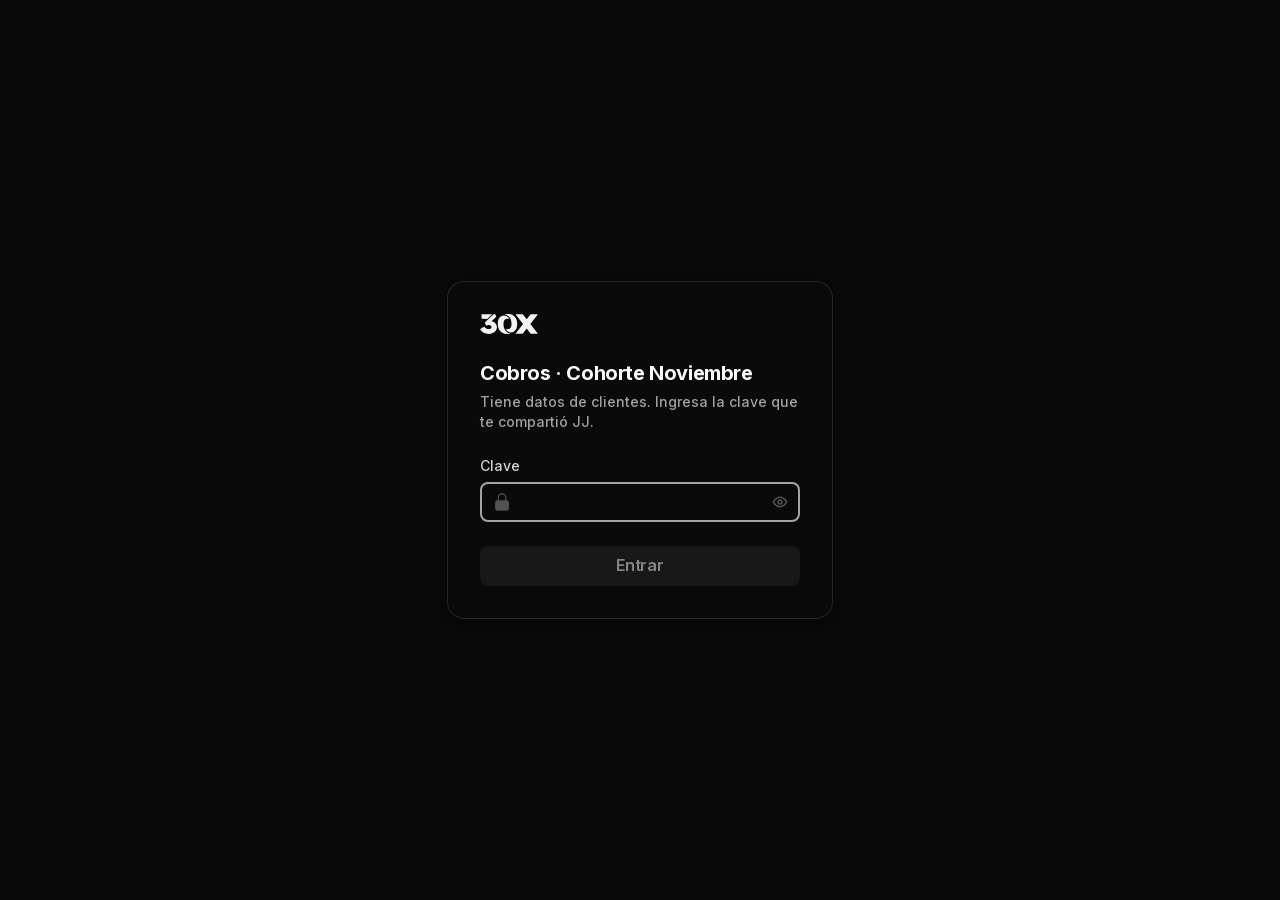
==== index.html @ 17e95dd7 "Dashboard de cobros y onboarding · 2026-11-14 08:45 Co-Authored-By: Claude Opus 5.5 (1M context) <no" ====
<!DOCTYPE html><html lang="es"><head><meta charSet="utf-8"/><meta name="viewport" content="width=device-width, initial-scale=1"/><link rel="preload" href="./_next/static/media/83afe278b6a6bb3c-s.p.0q-301v4kxxnr.woff2" as="font" crossorigin="" type="font/woff2"/><link rel="stylesheet" href="./_next/static/chunks/0poxf.~7xzpi~.css" data-precedence="next"/><link rel="stylesheet" href="./_next/static/chunks/140hnk7wgpl74.css" data-precedence="next"/><link rel="preload" as="script" fetchPriority="low" href="./_next/static/chunks/11kjahy2ntf0n.js"/><script src="./_next/static/chunks/05ynd69aob1p7.js" async=""></script><script src="./_next/static/chunks/00ilazh50sdzh.js" async=""></script><script src="./_next/static/chunks/turbopack-08drzhvyaivx6.js" async=""></script><script src="./_next/static/chunks/09guvu1o7a3d_.js" async=""></script><script src="./_next/static/chunks/0dbhjjzl8qfwv.js" async=""></script><script src="./_next/static/chunks/17mxsuegroo2j.js" async=""></script><meta name="next-size-adjust" content=""/><meta name="theme-color" content="#0A0A0A"/><meta name="color-scheme" content="light dark"/><title>Cobros · 30X</title><meta name="description" content="Cohorte Noviembre: qué cobrar hoy y esta semana en Sales Machine, AI Sales y Ventas con LinkedIn"/><link rel="icon" href="/icon.svg?icon.13203-q12dzmq.svg" sizes="any" type="image/svg+xml"/><script src="./_next/static/chunks/03~yq9q893hmn.js" noModule=""></script></head><body class="inter_2fe1ab3d-module__-T-KAq__variable bg-primary antialiased"><div hidden=""><!--$--><!--/$--></div><script>((a,b,c,d,e,f,g,h)=>{let i=document.documentElement,j=["light","dark"];function k(b){var c;(Array.isArray(a)?a:[a]).forEach(a=>{let c="class"===a,d=c&&f?e.map(a=>f[a]||a):e;c?(i.classList.remove(...d),i.classList.add(f&&f[b]?f[b]:b)):i.setAttribute(a,b)}),c=b,h&&j.includes(c)&&(i.style.colorScheme=c)}if(d)k(d);else try{let a=localStorage.getItem(b)||c,d=g&&"system"===a?window.matchMedia("(prefers-color-scheme: dark)").matches?"dark":"light":a;k(d)}catch(a){}})("class","theme","dark",null,["light","dark"],{"light":"light-mode","dark":"dark-mode"},false,true)</script><div class="flex min-h-dvh items-center justify-center bg-primary px-4"><form class="flex w-full max-w-sm flex-col gap-6 rounded-2xl bg-primary p-8 shadow-xl ring-1 ring-secondary"><svg viewBox="0 0 261 90" fill="none" xmlns="http://www.w3.org/2000/svg" class="w-auto h-5 self-start dark:hidden"><path d="M32.1022 22.5415L7.08472 21.7814V1.23779H54.6559L32.1022 22.5415Z" fill="#010101"></path><path d="M76.1558 58.8727C76.1558 64.928 74.4767 70.26 71.1181 74.8566C67.7595 79.4654 63.2364 83.0692 57.549 85.6923C51.8737 88.3032 45.4997 89.6147 38.4517 89.6147C29.9082 89.6147 22.4802 87.9598 16.1799 84.6381C9.87949 81.3285 4.48625 76.0945 0 68.9606L18.7906 56.1393C20.2002 58.5418 21.9042 60.6011 23.8899 62.2926C25.8878 63.9964 28.0818 65.3448 30.4843 66.3377C32.8867 67.3305 35.5466 67.8331 38.4517 67.8331C41.0257 67.8331 43.3057 67.502 45.3037 66.8401C47.2894 66.1782 48.8951 65.1609 50.0963 63.788C51.2975 62.4152 51.8981 60.7358 51.8981 58.75C51.8981 56.5927 51.2363 54.8767 49.9003 53.5897C48.5765 52.3026 46.8971 51.371 44.8623 50.7949C42.8276 50.2188 40.609 49.9247 38.2066 49.9247C37.0421 49.9247 35.804 50.0228 34.468 50.2311C33.1442 50.4395 31.8938 50.7337 30.7294 51.1014C29.5649 51.4814 28.4864 51.9596 27.4935 52.5357L21.7694 38.5988L38.2556 22.7499H38.2434L61.0057 1.26245H68.8503L73.3 11.8408L51.984 32.078C53.6142 32.4212 55.2322 32.8869 56.8134 33.4998C60.5029 34.9094 63.8002 36.8338 66.7053 39.2853C69.6103 41.7368 71.9149 44.6419 73.6187 48.0005C75.3102 51.359 76.168 54.9871 76.168 58.885L76.1558 58.8727Z" fill="#010101"></path><path d="M260.68 1.25024H227.916L210.155 23.9021L192.406 1.25024H159.642L193.779 44.8012L159.642 88.3644H192.406L210.155 65.7126L227.916 88.3644H260.68L226.543 44.8012L260.68 1.25024Z" fill="#010101"></path><path d="M136.475 88.3401C132.638 89.1858 128.446 89.6026 123.911 89.6026C119.376 89.6026 115.012 89.1736 111.09 88.3155C107.339 87.5065 103.919 86.3054 100.818 84.6996C100.524 84.5525 100.242 84.4053 99.9478 84.2459C93.439 80.679 88.5115 75.5311 85.202 68.8139C81.8802 62.0968 80.2253 54.0926 80.2253 44.8014C80.2253 35.5102 81.7086 27.4201 85.202 20.7888C85.6555 19.9308 86.1334 19.1095 86.6237 18.3128C93.5982 7.17069 108.074 3.18708 119.609 9.51195C119.658 9.53647 119.707 9.56107 119.756 9.59784C121.178 10.3823 122.489 11.2402 123.727 12.2085C127.368 15.0033 130.224 18.5579 132.393 22.9461C132.393 22.9461 132.393 22.9584 132.393 22.9707C129.991 21.5978 127.159 20.9238 123.911 20.9238C120.491 20.9238 117.513 21.6347 115 23.0688C115.012 23.0443 115.024 23.0074 115.049 22.9707C113.271 23.9758 111.727 25.3365 110.403 27.0893C107.204 31.1956 105.611 37.1037 105.611 44.8259C105.611 46.7258 105.721 48.503 105.929 50.17C106.456 57.2181 108.05 63.4452 110.71 68.8385C114.031 75.5556 118.898 80.7036 125.333 84.2705C128.618 86.0969 132.295 87.4575 136.34 88.3401C136.377 88.3401 136.426 88.3523 136.463 88.3646L136.475 88.3401Z" fill="#010101"></path><path d="M110.968 1.26256C114.804 0.416791 118.996 0 123.531 0C128.067 0 132.43 0.429073 136.353 1.2871C140.104 2.09609 143.523 3.29727 146.624 4.903C146.919 5.05009 147.2 5.19733 147.495 5.35668C154.003 8.92361 158.931 14.0716 162.24 20.7887C165.562 27.5058 167.217 35.5101 167.217 44.8013C167.217 54.0924 165.734 62.1825 162.24 68.8138C161.787 69.6719 161.309 70.4931 160.819 71.2899C153.844 82.4319 139.368 86.4156 127.834 80.0907C127.785 80.0662 127.736 80.0416 127.687 80.0048C126.265 79.2203 124.953 78.3624 123.715 77.3941C120.075 74.5994 117.219 71.0447 115.049 66.6565C115.049 66.6565 115.049 66.6442 115.049 66.632C117.452 68.0048 120.283 68.6789 123.531 68.6789C126.951 68.6789 129.93 67.9679 132.443 66.5338C132.43 66.5583 132.418 66.5952 132.394 66.632C134.171 65.6268 135.715 64.2661 137.039 62.5133C140.238 58.407 141.832 52.4989 141.832 44.7767C141.832 42.8768 141.722 41.0996 141.513 39.4326C140.986 32.3845 139.393 26.1575 136.733 20.7641C133.411 14.047 128.545 8.89907 122.109 5.33214C118.824 3.50577 115.147 2.1451 111.102 1.26256C111.065 1.26256 111.017 1.25028 110.98 1.23802L110.968 1.26256Z" fill="#010101"></path></svg><svg viewBox="0 0 261 90" fill="none" xmlns="http://www.w3.org/2000/svg" class="w-auto hidden h-5 self-start dark:block"><path d="M32.1022 22.5415L7.08472 21.7814V1.23779H54.6559L32.1022 22.5415Z" fill="#F2F2F2"></path><path d="M76.1558 58.8727C76.1558 64.928 74.4767 70.26 71.1181 74.8566C67.7595 79.4654 63.2364 83.0692 57.549 85.6923C51.8737 88.3032 45.4997 89.6147 38.4517 89.6147C29.9082 89.6147 22.4802 87.9598 16.1799 84.6381C9.87949 81.3285 4.48625 76.0945 0 68.9606L18.7906 56.1393C20.2002 58.5418 21.9042 60.6011 23.8899 62.2926C25.8878 63.9964 28.0818 65.3448 30.4843 66.3377C32.8867 67.3305 35.5466 67.8331 38.4517 67.8331C41.0257 67.8331 43.3057 67.502 45.3037 66.8401C47.2894 66.1782 48.8951 65.1609 50.0963 63.788C51.2975 62.4152 51.8981 60.7358 51.8981 58.75C51.8981 56.5927 51.2363 54.8767 49.9003 53.5897C48.5765 52.3026 46.8971 51.371 44.8623 50.7949C42.8276 50.2188 40.609 49.9247 38.2066 49.9247C37.0421 49.9247 35.804 50.0228 34.468 50.2311C33.1442 50.4395 31.8938 50.7337 30.7294 51.1014C29.5649 51.4814 28.4864 51.9596 27.4935 52.5357L21.7694 38.5988L38.2556 22.7499H38.2434L61.0057 1.26245H68.8503L73.3 11.8408L51.984 32.078C53.6142 32.4212 55.2322 32.8869 56.8134 33.4998C60.5029 34.9094 63.8002 36.8338 66.7053 39.2853C69.6103 41.7368 71.9149 44.6419 73.6187 48.0005C75.3102 51.359 76.168 54.9871 76.168 58.885L76.1558 58.8727Z" fill="#F2F2F2"></path><path d="M260.68 1.25024H227.916L210.155 23.9021L192.406 1.25024H159.642L193.779 44.8012L159.642 88.3644H192.406L210.155 65.7126L227.916 88.3644H260.68L226.543 44.8012L260.68 1.25024Z" fill="#F2F2F2"></path><path d="M136.475 88.3401C132.638 89.1858 128.446 89.6026 123.911 89.6026C119.376 89.6026 115.012 89.1736 111.09 88.3155C107.339 87.5065 103.919 86.3054 100.818 84.6996C100.524 84.5525 100.242 84.4053 99.9478 84.2459C93.439 80.679 88.5115 75.5311 85.202 68.8139C81.8802 62.0968 80.2253 54.0926 80.2253 44.8014C80.2253 35.5102 81.7086 27.4201 85.202 20.7888C85.6555 19.9308 86.1334 19.1095 86.6237 18.3128C93.5982 7.17069 108.074 3.18708 119.609 9.51195C119.658 9.53647 119.707 9.56107 119.756 9.59784C121.178 10.3823 122.489 11.2402 123.727 12.2085C127.368 15.0033 130.224 18.5579 132.393 22.9461C132.393 22.9461 132.393 22.9584 132.393 22.9707C129.991 21.5978 127.159 20.9238 123.911 20.9238C120.491 20.9238 117.513 21.6347 115 23.0688C115.012 23.0443 115.024 23.0074 115.049 22.9707C113.271 23.9758 111.727 25.3365 110.403 27.0893C107.204 31.1956 105.611 37.1037 105.611 44.8259C105.611 46.7258 105.721 48.503 105.929 50.17C106.456 57.2181 108.05 63.4452 110.71 68.8385C114.031 75.5556 118.898 80.7036 125.333 84.2705C128.618 86.0969 132.295 87.4575 136.34 88.3401C136.377 88.3401 136.426 88.3523 136.463 88.3646L136.475 88.3401Z" fill="#F2F2F2"></path><path d="M110.968 1.26256C114.804 0.416791 118.996 0 123.531 0C128.067 0 132.43 0.429073 136.353 1.2871C140.104 2.09609 143.523 3.29727 146.624 4.903C146.919 5.05009 147.2 5.19733 147.495 5.35668C154.003 8.92361 158.931 14.0716 162.24 20.7887C165.562 27.5058 167.217 35.5101 167.217 44.8013C167.217 54.0924 165.734 62.1825 162.24 68.8138C161.787 69.6719 161.309 70.4931 160.819 71.2899C153.844 82.4319 139.368 86.4156 127.834 80.0907C127.785 80.0662 127.736 80.0416 127.687 80.0048C126.265 79.2203 124.953 78.3624 123.715 77.3941C120.075 74.5994 117.219 71.0447 115.049 66.6565C115.049 66.6565 115.049 66.6442 115.049 66.632C117.452 68.0048 120.283 68.6789 123.531 68.6789C126.951 68.6789 129.93 67.9679 132.443 66.5338C132.43 66.5583 132.418 66.5952 132.394 66.632C134.171 65.6268 135.715 64.2661 137.039 62.5133C140.238 58.407 141.832 52.4989 141.832 44.7767C141.832 42.8768 141.722 41.0996 141.513 39.4326C140.986 32.3845 139.393 26.1575 136.733 20.7641C133.411 14.047 128.545 8.89907 122.109 5.33214C118.824 3.50577 115.147 2.1451 111.102 1.26256C111.065 1.26256 111.017 1.25028 110.98 1.23802L110.968 1.26256Z" fill="#F2F2F2"></path></svg><div class="flex flex-col gap-1"><h1 class="text-xl font-bold tracking-[-0.02em] text-primary">Cobros · Cohorte Noviembre</h1><p class="text-sm font-medium text-tertiary">Tiene datos de clientes. Ingresa la clave que te compartió JJ.</p></div><div data-input-wrapper="true" data-input-size="md" class="group flex h-max w-full flex-col items-start justify-start gap-1.5" data-rac=""><label class="flex cursor-default items-center gap-0.5 text-sm font-medium text-secondary" id="react-aria-_R_hbtbH1_" for="react-aria-_R_hbtb_" data-label="true">Clave<span class="hidden text-brand-tertiary">*</span></label><div role="presentation" class="group/input relative flex w-full flex-row place-content-center place-items-center rounded-lg bg-primary shadow-xs ring-1 ring-primary transition-shadow duration-100 ease-linear ring-inset group-disabled:cursor-not-allowed group-disabled:opacity-50 group-invalid:ring-error_subtle" data-rac=""><svg xmlns="http://www.w3.org/2000/svg" viewBox="0 0 24 24" fill="currentColor" aria-hidden="true" data-slot="icon" class="pointer-events-none absolute text-fg-quaternary left-3 size-5"><path fill-rule="evenodd" d="M12 1.5a5.25 5.25 0 0 0-5.25 5.25v3a3 3 0 0 0-3 3v6.75a3 3 0 0 0 3 3h10.5a3 3 0 0 0 3-3v-6.75a3 3 0 0 0-3-3v-3c0-2.9-2.35-5.25-5.25-5.25Zm3.75 8.25v-3a3.75 3.75 0 1 0-7.5 0v3h7.5Z" clip-rule="evenodd"></path></svg><input type="password" tabindex="0" id="react-aria-_R_hbtb_" aria-labelledby="react-aria-_R_hbtbH1_" aria-describedby="react-aria-_R_hbtbH3_ react-aria-_R_hbtbH4_" class="m-0 w-full bg-transparent text-primary ring-0 outline-hidden placeholder:text-placeholder autofill:rounded-lg autofill:text-primary disabled:cursor-not-allowed px-3 py-2 text-md pl-10" data-rac="" value=""/><button class="absolute flex cursor-pointer items-center justify-center text-fg-quaternary transition duration-100 ease-linear hover:text-fg-quaternary_hover focus:text-fg-quaternary_hover focus:outline-hidden right-3" data-rac="" type="button" tabindex="0" data-react-aria-pressable="true" aria-label="Toggle password visibility" id="react-aria-_R_1dhbtb_"><svg viewBox="0 0 24 24" width="24" height="24" stroke="currentColor" stroke-width="2" fill="none" stroke-linecap="round" stroke-linejoin="round" aria-hidden="true" class="size-4 stroke-[2.25px]"><path d="M2.42 12.713c-.136-.215-.204-.323-.242-.49a1.173 1.173 0 0 1 0-.446c.038-.167.106-.274.242-.49C3.546 9.505 6.895 5 12 5s8.455 4.505 9.58 6.287c.137.215.205.323.243.49.029.125.029.322 0 .446-.038.167-.106.274-.242.49C20.455 14.495 17.105 19 12 19c-5.106 0-8.455-4.505-9.58-6.287Z"></path><path d="M12 15a3 3 0 1 0 0-6 3 3 0 0 0 0 6Z"></path></svg></button></div></div><button type="submit" disabled="" class="inline-flex items-center justify-center font-semibold text-base tracking-[-0.3px] leading-[1.6] transition-all duration-200 ease-out rounded-lg disabled:cursor-not-allowed disabled:opacity-50 focus:outline-none focus-visible:ring-2 focus-visible:ring-offset-2 focus-visible:ring-[#E9FF7B] bg-[#262626] text-white hover:brightness-150 active:brightness-125 ring-1 ring-black/10 h-10 px-5 gap-2"><span>Entrar</span></button></form></div><!--$--><!--/$--><script src="./_next/static/chunks/11kjahy2ntf0n.js" id="_R_" async=""></script><script>(self.__next_f=self.__next_f||[]).push([0])</script><script>self.__next_f.push([1,"1:\"$Sreact.fragment\"\n2:I[7808,[\"./_next/static/chunks/09guvu1o7a3d_.js\",\"./_next/static/chunks/0dbhjjzl8qfwv.js\"],\"Theme\"]\n3:I[39756,[\"./_next/static/chunks/09guvu1o7a3d_.js\",\"./_next/static/chunks/0dbhjjzl8qfwv.js\"],\"default\"]\n4:I[37457,[\"./_next/static/chunks/09guvu1o7a3d_.js\",\"./_next/static/chunks/0dbhjjzl8qfwv.js\"],\"default\"]\n5:I[2268,[\"./_next/static/chunks/09guvu1o7a3d_.js\",\"./_next/static/chunks/0dbhjjzl8qfwv.js\",\"./_next/static/chunks/17mxsuegroo2j.js\"],\"Candado\"]\n6:I[97367,[\"./_next/static/chunks/09guvu1o7a3d_.js\",\"./_next/static/chunks/0dbhjjzl8qfwv.js\"],\"OutletBoundary\"]\n7:\"$Sreact.suspense\"\n9:I[97367,[\"./_next/static/chunks/09guvu1o7a3d_.js\",\"./_next/static/chunks/0dbhjjzl8qfwv.js\"],\"ViewportBoundary\"]\nb:I[97367,[\"./_next/static/chunks/09guvu1o7a3d_.js\",\"./_next/static/chunks/0dbhjjzl8qfwv.js\"],\"MetadataBoundary\"]\nd:I[68027,[\"./_next/static/chunks/09guvu1o7a3d_.js\",\"./_next/static/chunks/0dbhjjzl8qfwv.js\"],\"default\",1]\n:HL[\"./_next/static/chunks/0poxf.~7xzpi~.css\",\"style\"]\n:HL[\"./_next/static/chunks/140hnk7wgpl74.css\",\"style\"]\n:HL[\"./_next/static/media/83afe278b6a6bb3c-s.p.0q-301v4kxxnr.woff2\",\"font\",{\"crossOrigin\":\"\",\"type\":\"font/woff2\"}]\n"])</script><script>self.__next_f.push([1,"0:{\"P\":null,\"c\":[\"\",\"\"],\"q\":\"\",\"i\":false,\"f\":[[[\"\",{\"children\":[\"__PAGE__\",{}]},\"$undefined\",\"$undefined\",16],[[\"$\",\"$1\",\"c\",{\"children\":[[[\"$\",\"link\",\"0\",{\"rel\":\"stylesheet\",\"href\":\"./_next/static/chunks/0poxf.~7xzpi~.css\",\"precedence\":\"next\",\"crossOrigin\":\"$undefined\",\"nonce\":\"$undefined\"}],[\"$\",\"link\",\"1\",{\"rel\":\"stylesheet\",\"href\":\"./_next/static/chunks/140hnk7wgpl74.css\",\"precedence\":\"next\",\"crossOrigin\":\"$undefined\",\"nonce\":\"$undefined\"}],[\"$\",\"script\",\"script-0\",{\"src\":\"./_next/static/chunks/09guvu1o7a3d_.js\",\"async\":true,\"nonce\":\"$undefined\"}],[\"$\",\"script\",\"script-1\",{\"src\":\"./_next/static/chunks/0dbhjjzl8qfwv.js\",\"async\":true,\"nonce\":\"$undefined\"}]],[\"$\",\"html\",null,{\"lang\":\"es\",\"suppressHydrationWarning\":true,\"children\":[\"$\",\"body\",null,{\"className\":\"inter_2fe1ab3d-module__-T-KAq__variable bg-primary antialiased\",\"children\":[\"$\",\"$L2\",null,{\"children\":[\"$\",\"$L3\",null,{\"parallelRouterKey\":\"children\",\"error\":\"$undefined\",\"errorStyles\":\"$undefined\",\"errorScripts\":\"$undefined\",\"template\":[\"$\",\"$L4\",null,{}],\"templateStyles\":\"$undefined\",\"templateScripts\":\"$undefined\",\"notFound\":[[[\"$\",\"title\",null,{\"children\":\"404: This page could not be found.\"}],[\"$\",\"div\",null,{\"style\":{\"fontFamily\":\"system-ui,\\\"Segoe UI\\\",Roboto,Helvetica,Arial,sans-serif,\\\"Apple Color Emoji\\\",\\\"Segoe UI Emoji\\\"\",\"height\":\"100vh\",\"textAlign\":\"center\",\"display\":\"flex\",\"flexDirection\":\"column\",\"alignItems\":\"center\",\"justifyContent\":\"center\"},\"children\":[\"$\",\"div\",null,{\"children\":[[\"$\",\"style\",null,{\"dangerouslySetInnerHTML\":{\"__html\":\"body{color:#000;background:#fff;margin:0}.next-error-h1{border-right:1px solid rgba(0,0,0,.3)}@media (prefers-color-scheme:dark){body{color:#fff;background:#000}.next-error-h1{border-right:1px solid rgba(255,255,255,.3)}}\"}}],[\"$\",\"h1\",null,{\"className\":\"next-error-h1\",\"style\":{\"display\":\"inline-block\",\"margin\":\"0 20px 0 0\",\"padding\":\"0 23px 0 0\",\"fontSize\":24,\"fontWeight\":500,\"verticalAlign\":\"top\",\"lineHeight\":\"49px\"},\"children\":404}],[\"$\",\"div\",null,{\"style\":{\"display\":\"inline-block\"},\"children\":[\"$\",\"h2\",null,{\"style\":{\"fontSize\":14,\"fontWeight\":400,\"lineHeight\":\"49px\",\"margin\":0},\"children\":\"This page could not be found.\"}]}]]}]}]],[]],\"forbidden\":\"$undefined\",\"unauthorized\":\"$undefined\"}]}]}]}]]}],{\"children\":[[\"$\",\"$1\",\"c\",{\"children\":[[\"$\",\"$L5\",null,{}],[[\"$\",\"script\",\"script-0\",{\"src\":\"./_next/static/chunks/17mxsuegroo2j.js\",\"async\":true,\"nonce\":\"$undefined\"}]],[\"$\",\"$L6\",null,{\"children\":[\"$\",\"$7\",null,{\"name\":\"Next.MetadataOutlet\",\"children\":\"$@8\"}]}]]}],{},null,false,null]},null,false,null],[\"$\",\"$1\",\"h\",{\"children\":[null,[\"$\",\"$L9\",null,{\"children\":\"$La\"}],[\"$\",\"div\",null,{\"hidden\":true,\"children\":[\"$\",\"$Lb\",null,{\"children\":[\"$\",\"$7\",null,{\"name\":\"Next.Metadata\",\"children\":\"$Lc\"}]}]}],[\"$\",\"meta\",null,{\"name\":\"next-size-adjust\",\"content\":\"\"}]]}],false]],\"m\":\"$undefined\",\"G\":[\"$d\",[[\"$\",\"link\",\"0\",{\"rel\":\"stylesheet\",\"href\":\"./_next/static/chunks/0poxf.~7xzpi~.css\",\"precedence\":\"next\",\"crossOrigin\":\"$undefined\",\"nonce\":\"$undefined\"}],[\"$\",\"link\",\"1\",{\"rel\":\"stylesheet\",\"href\":\"./_next/static/chunks/140hnk7wgpl74.css\",\"precedence\":\"next\",\"crossOrigin\":\"$undefined\",\"nonce\":\"$undefined\"}]]],\"S\":true,\"h\":null,\"s\":\"$undefined\",\"l\":\"$undefined\",\"p\":\"$undefined\",\"d\":\"$undefined\",\"b\":\"-3QRf1Bd3lkb25sFpv7uR\"}\n"])</script><script>self.__next_f.push([1,"a:[[\"$\",\"meta\",\"0\",{\"charSet\":\"utf-8\"}],[\"$\",\"meta\",\"1\",{\"name\":\"viewport\",\"content\":\"width=device-width, initial-scale=1\"}],[\"$\",\"meta\",\"2\",{\"name\":\"theme-color\",\"content\":\"#0A0A0A\"}],[\"$\",\"meta\",\"3\",{\"name\":\"color-scheme\",\"content\":\"light dark\"}]]\n"])</script><script>self.__next_f.push([1,"e:I[27201,[\"./_next/static/chunks/09guvu1o7a3d_.js\",\"./_next/static/chunks/0dbhjjzl8qfwv.js\"],\"IconMark\"]\n8:null\nc:[[\"$\",\"title\",\"0\",{\"children\":\"Cobros · 30X\"}],[\"$\",\"meta\",\"1\",{\"name\":\"description\",\"content\":\"Cohorte Noviembre: qué cobrar hoy y esta semana en Sales Machine, AI Sales y Ventas con LinkedIn\"}],[\"$\",\"link\",\"2\",{\"rel\":\"icon\",\"href\":\"/icon.svg?icon.13203-q12dzmq.svg\",\"sizes\":\"any\",\"type\":\"image/svg+xml\"}],[\"$\",\"$Le\",\"3\",{}]]\n"])</script></body></html>
---- _next/static/chunks/0poxf.~7xzpi~.css ----
@font-face{font-family:Inter;font-style:normal;font-weight:100 900;font-display:swap;src:url(../media/2c55a0e60120577a-s.0bjc5tiuqdqro.woff2)format("woff2");unicode-range:U+460-52F,U+1C80-1C8A,U+20B4,U+2DE0-2DFF,U+A640-A69F,U+FE2E-FE2F}@font-face{font-family:Inter;font-style:normal;font-weight:100 900;font-display:swap;src:url(../media/9c72aa0f40e4eef8-s.0m6w47a4e5dy9.woff2)format("woff2");unicode-range:U+301,U+400-45F,U+490-491,U+4B0-4B1,U+2116}@font-face{font-family:Inter;font-style:normal;font-weight:100 900;font-display:swap;src:url(../media/ad66f9afd8947f86-s.11u06r12fd6v_.woff2)format("woff2");unicode-range:U+1F??}@font-face{font-family:Inter;font-style:normal;font-weight:100 900;font-display:swap;src:url(../media/5476f68d60460930-s.0wxq9webf.ew4.woff2)format("woff2");unicode-range:U+370-377,U+37A-37F,U+384-38A,U+38C,U+38E-3A1,U+3A3-3FF}@font-face{font-family:Inter;font-style:normal;font-weight:100 900;font-display:swap;src:url(../media/2bbe8d2671613f1f-s.067x_6k0k23tk.woff2)format("woff2");unicode-range:U+102-103,U+110-111,U+128-129,U+168-169,U+1A0-1A1,U+1AF-1B0,U+300-301,U+303-304,U+308-309,U+323,U+329,U+1EA0-1EF9,U+20AB}@font-face{font-family:Inter;font-style:normal;font-weight:100 900;font-display:swap;src:url(../media/1bffadaabf893a1e-s.16ipb6fqu393i.woff2)format("woff2");unicode-range:U+100-2BA,U+2BD-2C5,U+2C7-2CC,U+2CE-2D7,U+2DD-2FF,U+304,U+308,U+329,U+1D00-1DBF,U+1E00-1E9F,U+1EF2-1EFF,U+2020,U+20A0-20AB,U+20AD-20C4,U+2113,U+2C60-2C7F,U+A720-A7FF}@font-face{font-family:Inter;font-style:normal;font-weight:100 900;font-display:swap;src:url(../media/83afe278b6a6bb3c-s.p.0q-301v4kxxnr.woff2)format("woff2");unicode-range:U+??,U+131,U+152-153,U+2BB-2BC,U+2C6,U+2DA,U+2DC,U+304,U+308,U+329,U+2000-206F,U+20AC,U+2122,U+2191,U+2193,U+2212,U+2215,U+FEFF,U+FFFD}@font-face{font-family:Inter Fallback;src:local(Arial);ascent-override:90.44%;descent-override:22.52%;line-gap-override:0.0%;size-adjust:107.12%}.inter_2fe1ab3d-module__-T-KAq__className{font-family:Inter,Inter Fallback;font-style:normal}.inter_2fe1ab3d-module__-T-KAq__variable{--font-inter:"Inter", "Inter Fallback"}
---- _next/static/chunks/140hnk7wgpl74.css ----
@layer properties{@supports (((-webkit-hyphens:none)) and (not (margin-trim:inline))) or ((-moz-orient:inline) and (not (color:rgb(from red r g b)))){*,:before,:after,::backdrop{--tw-translate-x:0;--tw-translate-y:0;--tw-translate-z:0;--tw-scale-x:1;--tw-scale-y:1;--tw-scale-z:1;--tw-rotate-x:initial;--tw-rotate-y:initial;--tw-rotate-z:initial;--tw-skew-x:initial;--tw-skew-y:initial;--tw-scroll-snap-strictness:proximity;--tw-space-x-reverse:0;--tw-divide-y-reverse:0;--tw-border-style:solid;--tw-gradient-position:initial;--tw-gradient-from:#0000;--tw-gradient-via:#0000;--tw-gradient-to:#0000;--tw-gradient-stops:initial;--tw-gradient-via-stops:initial;--tw-gradient-from-position:0%;--tw-gradient-via-position:50%;--tw-gradient-to-position:100%;--tw-leading:initial;--tw-font-weight:initial;--tw-tracking:initial;--tw-ordinal:initial;--tw-slashed-zero:initial;--tw-numeric-figure:initial;--tw-numeric-spacing:initial;--tw-numeric-fraction:initial;--tw-shadow:0 0 #0000;--tw-shadow-color:initial;--tw-shadow-alpha:100%;--tw-inset-shadow:0 0 #0000;--tw-inset-shadow-color:initial;--tw-inset-shadow-alpha:100%;--tw-ring-color:initial;--tw-ring-shadow:0 0 #0000;--tw-inset-ring-color:initial;--tw-inset-ring-shadow:0 0 #0000;--tw-ring-inset:initial;--tw-ring-offset-width:0px;--tw-ring-offset-color:#fff;--tw-ring-offset-shadow:0 0 #0000;--tw-outline-style:solid;--tw-blur:initial;--tw-brightness:initial;--tw-contrast:initial;--tw-grayscale:initial;--tw-hue-rotate:initial;--tw-invert:initial;--tw-opacity:initial;--tw-saturate:initial;--tw-sepia:initial;--tw-drop-shadow:initial;--tw-drop-shadow-color:initial;--tw-drop-shadow-alpha:100%;--tw-drop-shadow-size:initial;--tw-backdrop-blur:initial;--tw-backdrop-brightness:initial;--tw-backdrop-contrast:initial;--tw-backdrop-grayscale:initial;--tw-backdrop-hue-rotate:initial;--tw-backdrop-invert:initial;--tw-backdrop-opacity:initial;--tw-backdrop-saturate:initial;--tw-backdrop-sepia:initial;--tw-duration:initial;--tw-ease:initial;--tw-content:"";--tw-mask-linear:linear-gradient(#fff, #fff);--tw-mask-radial:linear-gradient(#fff, #fff);--tw-mask-conic:linear-gradient(#fff, #fff);--tw-mask-left:linear-gradient(#fff, #fff);--tw-mask-right:linear-gradient(#fff, #fff);--tw-mask-bottom:linear-gradient(#fff, #fff);--tw-mask-top:linear-gradient(#fff, #fff);--tw-mask-bottom-from-position:0%;--tw-mask-bottom-to-position:100%;--tw-mask-bottom-from-color:black;--tw-mask-bottom-to-color:transparent;--tw-mask-linear-position:0deg;--tw-mask-linear-from-position:0%;--tw-mask-linear-to-position:100%;--tw-mask-linear-from-color:black;--tw-mask-linear-to-color:transparent}}}@layer theme{:root,:host{--font-sans:-apple-system, BlinkMacSystemFont, "Segoe UI", Roboto, "Helvetica Neue", "Noto Sans", Arial, sans-serif, "Apple Color Emoji", "Segoe UI Emoji", "Segoe UI Symbol", "Noto Color Emoji";--font-mono:ui-monospace, "Roboto Mono", SFMono-Regular, Menlo, Monaco, Consolas, "Liberation Mono", "Courier New", monospace;--color-red-50:#fef2f2;--color-red-100:#ffe2e2;--color-red-200:#ffcaca;--color-red-300:#ffa3a3;--color-red-400:#ff6568;--color-red-500:#fb2c36;--color-red-600:#e40014;--color-red-700:#bf000f;--color-red-800:#9f0712;--color-red-900:#82181a;--color-red-950:#460809;--color-orange-50:#fff7ed;--color-orange-100:#ffedd5;--color-orange-200:#ffd7a8;--color-orange-300:#ffb96d;--color-orange-400:#ff8b1a;--color-orange-500:#fe6e00;--color-orange-600:#f05100;--color-orange-700:#c53c00;--color-orange-800:#9f2d00;--color-orange-900:#7e2a0c;--color-orange-950:#441306;--color-amber-50:#fffbeb;--color-amber-100:#fef3c6;--color-amber-200:#fee685;--color-amber-300:#ffd236;--color-amber-400:#fcbb00;--color-amber-500:#f99c00;--color-amber-600:#dd7400;--color-amber-700:#b75000;--color-amber-800:#953d00;--color-amber-900:#7b3306;--color-amber-950:#461901;--color-yellow-50:#fefce8;--color-yellow-100:#fef9c2;--color-yellow-200:#fff085;--color-yellow-300:#ffe02a;--color-yellow-400:#fac800;--color-yellow-500:#edb200;--color-yellow-600:#cd8900;--color-yellow-700:#a36100;--color-yellow-800:#874b00;--color-yellow-900:#733e0a;--color-yellow-950:#432004;--color-green-50:#f0fdf4;--color-green-100:#dcfce7;--color-green-200:#b9f8cf;--color-green-300:#7bf1a8;--color-green-400:#05df72;--color-green-500:#00c758;--color-green-600:#00a544;--color-green-700:#008138;--color-green-800:#016630;--color-green-900:#0d542b;--color-green-950:#032e15;--color-emerald-50:#ecfdf5;--color-emerald-100:#d0fae5;--color-emerald-200:#a4f4cf;--color-emerald-300:#5ee9b5;--color-emerald-400:#00d294;--color-emerald-500:#00bb7f;--color-emerald-600:#009767;--color-emerald-700:#007956;--color-emerald-800:#005f46;--color-emerald-900:#004e3b;--color-emerald-950:#002c22;--color-sky-50:#f0f9ff;--color-sky-100:#dff2fe;--color-sky-200:#b8e6fe;--color-sky-300:#77d4ff;--color-sky-400:#00bcfe;--color-sky-500:#00a5ef;--color-sky-600:#0084cc;--color-sky-700:#0069a4;--color-sky-800:#005986;--color-sky-900:#024a70;--color-sky-950:#052f4a;--color-blue-50:#eff6ff;--color-blue-100:#dbeafe;--color-blue-200:#bedbff;--color-blue-300:#90c5ff;--color-blue-400:#54a2ff;--color-blue-500:#3080ff;--color-blue-600:#155dfc;--color-blue-700:#1447e6;--color-blue-800:#193cb8;--color-blue-900:#1c398e;--color-blue-950:#162456;--color-indigo-50:#eef2ff;--color-indigo-100:#e0e7ff;--color-indigo-200:#c7d2ff;--color-indigo-300:#a4b3ff;--color-indigo-400:#7d87ff;--color-indigo-500:#625fff;--color-indigo-600:#4f39f6;--color-indigo-700:#432dd7;--color-indigo-800:#372aac;--color-indigo-900:#312c85;--color-indigo-950:#1e1a4d;--color-purple-50:#faf5ff;--color-purple-100:#f3e8ff;--color-purple-200:#e9d5ff;--color-purple-300:#d9b3ff;--color-purple-400:#c07eff;--color-purple-500:#ac4bff;--color-purple-600:#9810fa;--color-purple-700:#8200da;--color-purple-800:#6e11b0;--color-purple-900:#59168b;--color-purple-950:#3c0366;--color-fuchsia-50:#fdf4ff;--color-fuchsia-100:#fae8ff;--color-fuchsia-200:#f6cfff;--color-fuchsia-300:#f2a9ff;--color-fuchsia-400:#ec6cff;--color-fuchsia-500:#e12afb;--color-fuchsia-600:#c600db;--color-fuchsia-700:#a600b5;--color-fuchsia-800:#8a0194;--color-fuchsia-900:#721378;--color-fuchsia-950:#4b004f;--color-pink-50:#fdf2f8;--color-pink-100:#fce7f3;--color-pink-200:#fccee8;--color-pink-300:#fda5d5;--color-pink-400:#fb64b6;--color-pink-500:#f6339a;--color-pink-600:#e30076;--color-pink-700:#c4005c;--color-pink-800:#a2004c;--color-pink-900:#861043;--color-pink-950:#510424;--color-slate-50:#f8fafc;--color-slate-100:#f1f5f9;--color-slate-200:#e2e8f0;--color-slate-300:#cad5e2;--color-slate-400:#90a1b9;--color-slate-500:#62748e;--color-slate-600:#45556c;--color-slate-700:#314158;--color-slate-800:#1d293d;--color-slate-900:#0f172b;--color-slate-950:#020618;--color-neutral-50:#fafafa;--color-neutral-100:#f5f5f5;--color-neutral-200:#e5e5e5;--color-neutral-300:#d4d4d4;--color-neutral-400:#a1a1a1;--color-neutral-500:#737373;--color-neutral-600:#525252;--color-neutral-700:#404040;--color-neutral-800:#262626;--color-neutral-900:#171717;--color-neutral-950:#0a0a0a;--color-black:#000;--color-white:#fff;--spacing:.25rem;--container-xs:20rem;--container-sm:24rem;--container-2xl:42rem;--text-xs:calc(var(--spacing) * 3);--text-xs--line-height:calc(var(--spacing) * 4.5);--text-sm:calc(var(--spacing) * 3.5);--text-sm--line-height:calc(var(--spacing) * 5);--text-base:1rem;--text-base--line-height:calc(1.5 / 1);--text-lg:calc(var(--spacing) * 4.5);--text-lg--line-height:calc(var(--spacing) * 7);--text-xl:calc(var(--spacing) * 5);--text-xl--line-height:calc(var(--spacing) * 7.5);--font-weight-normal:400;--font-weight-medium:500;--font-weight-semibold:600;--font-weight-bold:700;--leading-snug:1.375;--radius-sm:.25rem;--radius-md:.375rem;--radius-lg:.5rem;--radius-xl:.75rem;--radius-2xl:1rem;--shadow-xs:0px 1px 2px #00000008;--ease-in:cubic-bezier(.4, 0, 1, 1);--ease-out:cubic-bezier(0, 0, .2, 1);--animate-spin:spin 1s linear infinite;--blur-xs:4px;--blur-3xl:64px;--default-transition-duration:.15s;--default-transition-timing-function:cubic-bezier(.4, 0, .2, 1);--default-font-family:var(--font-sans);--default-mono-font-family:var(--font-mono);--font-body:var(--font-inter,"Inter"), -apple-system, "Segoe UI", Roboto, Arial, sans-serif;--text-md:calc(var(--spacing) * 4);--text-md--line-height:calc(var(--spacing) * 6);--text-display-xs:calc(var(--spacing) * 6);--text-display-xs--line-height:calc(var(--spacing) * 8);--text-display-sm:calc(var(--spacing) * 7.5);--text-display-sm--line-height:calc(var(--spacing) * 9.5);--text-display-md:calc(var(--spacing) * 9);--text-display-md--line-height:calc(var(--spacing) * 10);--text-display-md--letter-spacing:-.025em;--text-display-lg:calc(var(--spacing) * 12);--text-display-lg--line-height:calc(var(--spacing) * 13.2);--text-display-lg--letter-spacing:-.03em;--text-display-xl:calc(var(--spacing) * 15);--text-display-xl--line-height:calc(var(--spacing) * 16.5);--text-display-xl--letter-spacing:-.04em;--max-width-container:1280px;--radius-none:0px;--radius-full:9999px;--shadow-skeuomorphic:0px 0px 0px 1px #0000002e inset, 0px -2px 0px 0px #0000000d inset;--color-transparent:#0000;--color-alpha-white:#fff;--color-alpha-black:#000;--color-brand-50:#fafafa;--color-brand-100:#f5f5f7;--color-brand-200:#e5e5e5;--color-brand-300:#d4d4d4;--color-brand-400:#a3a3a3;--color-brand-500:#737373;--color-brand-600:#525252;--color-brand-700:#404040;--color-brand-800:#262626;--color-brand-900:#1a1a1a;--color-brand-950:#0a0a0a;--color-utility-blue-50:var(--color-blue-50);--color-utility-blue-100:var(--color-blue-100);--color-utility-blue-200:var(--color-blue-200);--color-utility-blue-400:var(--color-blue-400);--color-utility-blue-500:var(--color-blue-500);--color-utility-blue-600:var(--color-blue-600);--color-utility-blue-700:var(--color-blue-700);--color-utility-brand-50:var(--color-brand-50);--color-utility-brand-100:var(--color-brand-100);--color-utility-brand-200:var(--color-brand-200);--color-utility-brand-400:var(--color-brand-400);--color-utility-brand-500:var(--color-brand-500);--color-utility-brand-600:var(--color-brand-600);--color-utility-brand-700:var(--color-brand-700);--color-utility-neutral-50:var(--color-neutral-50);--color-utility-neutral-100:var(--color-neutral-100);--color-utility-neutral-200:var(--color-neutral-200);--color-utility-neutral-300:var(--color-neutral-300);--color-utility-neutral-400:var(--color-neutral-400);--color-utility-neutral-500:var(--color-neutral-500);--color-utility-neutral-600:var(--color-neutral-600);--color-utility-neutral-700:var(--color-neutral-700);--color-utility-neutral-800:var(--color-neutral-800);--color-utility-neutral-900:var(--color-neutral-900);--color-utility-red-50:var(--color-red-50);--color-utility-red-100:var(--color-red-100);--color-utility-red-200:var(--color-red-200);--color-utility-red-400:var(--color-red-400);--color-utility-red-500:var(--color-red-500);--color-utility-red-600:var(--color-red-600);--color-utility-red-700:var(--color-red-700);--color-utility-yellow-50:var(--color-yellow-50);--color-utility-yellow-100:var(--color-yellow-100);--color-utility-yellow-200:var(--color-yellow-200);--color-utility-yellow-400:var(--color-yellow-400);--color-utility-yellow-500:var(--color-yellow-500);--color-utility-yellow-700:var(--color-yellow-700);--color-utility-green-50:var(--color-green-50);--color-utility-green-100:var(--color-green-100);--color-utility-green-200:var(--color-green-200);--color-utility-green-400:var(--color-green-400);--color-utility-green-500:var(--color-green-500);--color-utility-green-600:var(--color-green-600);--color-utility-green-700:var(--color-green-700);--color-utility-orange-50:var(--color-orange-50);--color-utility-orange-100:var(--color-orange-100);--color-utility-orange-200:var(--color-orange-200);--color-utility-orange-400:var(--color-orange-400);--color-utility-orange-500:var(--color-orange-500);--color-utility-orange-600:var(--color-orange-600);--color-utility-orange-700:var(--color-orange-700);--color-utility-indigo-50:var(--color-indigo-50);--color-utility-indigo-100:var(--color-indigo-100);--color-utility-indigo-200:var(--color-indigo-200);--color-utility-indigo-400:var(--color-indigo-400);--color-utility-indigo-500:var(--color-indigo-500);--color-utility-indigo-700:var(--color-indigo-700);--color-utility-pink-50:var(--color-pink-50);--color-utility-pink-100:var(--color-pink-100);--color-utility-pink-200:var(--color-pink-200);--color-utility-pink-400:var(--color-pink-400);--color-utility-pink-500:var(--color-pink-500);--color-utility-pink-700:var(--color-pink-700);--color-utility-purple-50:var(--color-purple-50);--color-utility-purple-100:var(--color-purple-100);--color-utility-purple-200:var(--color-purple-200);--color-utility-purple-400:var(--color-purple-400);--color-utility-purple-500:var(--color-purple-500);--color-utility-purple-700:var(--color-purple-700);--color-utility-sky-50:var(--color-sky-50);--color-utility-sky-100:var(--color-sky-100);--color-utility-sky-200:var(--color-sky-200);--color-utility-sky-400:var(--color-sky-400);--color-utility-sky-500:var(--color-sky-500);--color-utility-sky-700:var(--color-sky-700);--color-utility-slate-50:var(--color-slate-50);--color-utility-slate-100:var(--color-slate-100);--color-utility-slate-200:var(--color-slate-200);--color-utility-slate-400:var(--color-slate-400);--color-utility-slate-500:var(--color-slate-500);--color-utility-slate-700:var(--color-slate-700);--color-text-primary:var(--color-neutral-900);--color-text-tertiary:var(--color-neutral-600);--color-text-error-primary:var(--color-red-600);--color-text-warning-primary:var(--color-yellow-600);--color-text-success-primary:var(--color-green-600);--color-text-white:var(--color-white);--color-text-secondary:var(--color-neutral-700);--color-text-secondary_hover:var(--color-neutral-800);--color-text-tertiary_hover:var(--color-neutral-700);--color-text-brand-secondary:var(--color-brand-700);--color-text-placeholder:var(--color-neutral-500);--color-text-brand-tertiary:var(--color-brand-600);--color-text-editor-icon-fg:var(--color-neutral-400);--color-text-editor-icon-fg_active:var(--color-neutral-500);--color-text-quaternary:var(--color-neutral-500);--color-text-brand-primary:var(--color-brand-900);--color-text-primary_on-brand:var(--color-white);--color-text-secondary_on-brand:var(--color-brand-200);--color-text-tertiary_on-brand:var(--color-brand-200);--color-text-quaternary_on-brand:var(--color-brand-300);--color-text-brand-tertiary_alt:var(--color-brand-600);--color-text-error-primary_hover:var(--color-red-700);--color-text-brand-secondary_hover:var(--color-brand-800);--color-border-primary:var(--color-neutral-300);--color-border-secondary:var(--color-neutral-200);--color-border-secondary_alt:#0000001a;--color-border-tertiary:var(--color-neutral-100);--color-border-error:var(--color-red-500);--color-border-error_subtle:var(--color-red-300);--color-border-brand:var(--color-brand-500);--color-border-brand_alt:var(--color-brand-600);--color-fg-secondary:var(--color-neutral-700);--color-fg-warning-primary:var(--color-yellow-600);--color-fg-success-primary:var(--color-green-600);--color-fg-white:var(--color-white);--color-fg-success-secondary:var(--color-green-500);--color-fg-secondary_hover:var(--color-neutral-800);--color-fg-primary:var(--color-neutral-900);--color-fg-brand-secondary:var(--color-brand-500);--color-fg-brand-primary:var(--color-brand-600);--color-fg-quaternary:var(--color-neutral-400);--color-fg-quaternary_hover:var(--color-neutral-500);--color-fg-error-primary:var(--color-red-600);--color-fg-error-secondary:var(--color-red-500);--color-fg-tertiary:var(--color-neutral-600);--color-fg-brand-primary_alt:var(--color-fg-brand-primary);--color-fg-brand-secondary_alt:var(--color-fg-brand-secondary);--color-fg-brand-secondary_hover:var(--color-brand-600);--color-bg-primary:var(--color-white);--color-bg-tertiary:var(--color-neutral-100);--color-bg-brand-primary:var(--color-brand-50);--color-bg-error-secondary:var(--color-red-100);--color-bg-warning-primary:var(--color-yellow-50);--color-bg-warning-secondary:var(--color-yellow-100);--color-bg-success-primary:var(--color-green-50);--color-bg-success-secondary:var(--color-green-100);--color-bg-brand-solid:var(--color-brand-600);--color-bg-secondary-solid:var(--color-neutral-600);--color-bg-error-solid:var(--color-red-600);--color-bg-warning-solid:var(--color-yellow-600);--color-bg-success-solid:var(--color-green-600);--color-bg-secondary_hover:var(--color-neutral-100);--color-bg-primary_hover:var(--color-neutral-50);--color-bg-active:var(--color-neutral-50);--color-bg-brand-solid_hover:var(--color-brand-700);--color-bg-error-primary:var(--color-red-50);--color-bg-brand-secondary:var(--color-brand-100);--color-bg-secondary:#f5f5f7;--color-bg-quaternary:var(--color-neutral-200);--color-bg-primary_alt:var(--color-white);--color-bg-brand-primary_alt:var(--color-brand-50);--color-bg-secondary_alt:var(--color-neutral-50);--color-bg-overlay:var(--color-neutral-950);--color-bg-brand-section:var(--color-brand-800);--color-bg-brand-section_subtle:var(--color-brand-700);--color-bg-primary-solid:var(--color-neutral-950);--color-bg-error-solid_hover:var(--color-red-700);--color-app-store-badge-border:166 166 166 1;--color-featured-icon-light-fg-brand:var(--color-brand-600);--color-featured-icon-light-fg-error:var(--color-red-600);--color-featured-icon-light-fg-gray:var(--color-neutral-500);--color-featured-icon-light-fg-success:var(--color-green-600);--color-featured-icon-light-fg-warning:var(--color-yellow-600);--color-focus-ring:var(--color-brand-500);--color-slider-handle-bg:var(--color-white);--color-slider-handle-border:var(--color-brand-600);--color-toggle-border:var(--color-neutral-300);--color-toggle-slim-border_pressed-hover:var(--color-bg-brand-solid_hover);--color-toggle-slim-border_pressed:var(--color-bg-brand-solid);--color-tooltip-supporting-text:var(--color-neutral-300);--background-color-primary:var(--color-bg-primary);--background-color-tertiary:var(--color-bg-tertiary);--background-color-error-secondary:var(--color-bg-error-secondary);--background-color-warning-secondary:var(--color-bg-warning-secondary);--background-color-success-secondary:var(--color-bg-success-secondary);--background-color-brand-solid:var(--color-bg-brand-solid);--background-color-secondary-solid:var(--color-bg-secondary-solid);--background-color-error-solid:var(--color-bg-error-solid);--background-color-warning-solid:var(--color-bg-warning-solid);--background-color-success-solid:var(--color-bg-success-solid);--background-color-primary_hover:var(--color-bg-primary_hover);--background-color-brand-solid_hover:var(--color-bg-brand-solid_hover);--background-color-error-primary:var(--color-bg-error-primary);--background-color-brand-secondary:var(--color-bg-brand-secondary);--background-color-secondary:var(--color-bg-secondary);--background-color-quaternary:var(--color-bg-quaternary);--background-color-primary_alt:var(--color-bg-primary_alt);--background-color-brand-primary_alt:var(--color-bg-brand-primary_alt);--background-color-secondary_alt:var(--color-bg-secondary_alt);--background-color-overlay:var(--color-bg-overlay);--background-color-primary-solid:var(--color-bg-primary-solid);--background-color-error-solid_hover:var(--color-bg-error-solid_hover);--text-color-primary:var(--color-text-primary);--text-color-secondary:var(--color-text-secondary);--text-color-secondary_hover:var(--color-text-secondary_hover);--text-color-tertiary:var(--color-text-tertiary);--text-color-tertiary_hover:var(--color-text-tertiary_hover);--text-color-error-primary:var(--color-text-error-primary);--text-color-brand-secondary:var(--color-text-brand-secondary);--text-color-placeholder:var(--color-text-placeholder);--text-color-brand-tertiary:var(--color-text-brand-tertiary);--text-color-quaternary:var(--color-text-quaternary);--text-color-primary_on-brand:var(--color-text-primary_on-brand);--text-color-secondary_on-brand:var(--color-text-secondary_on-brand);--text-color-error-primary_hover:var(--color-text-error-primary_hover);--text-color-brand-secondary_hover:var(--color-text-brand-secondary_hover);--text-color-tooltip-supporting-text:var(--color-tooltip-supporting-text);--border-color-primary:var(--color-border-primary);--border-color-secondary:var(--color-border-secondary);--ring-color-primary:var(--color-border-primary);--ring-color-secondary:var(--color-border-secondary);--ring-color-secondary_alt:var(--color-border-secondary_alt);--ring-color-error:var(--color-border-error);--ring-color-error_subtle:var(--color-border-error_subtle);--ring-color-brand:var(--color-border-brand);--ring-color-brand-solid:var(--color-bg-brand-solid);--outline-color-primary:var(--color-border-primary);--outline-color-error:var(--color-border-error);--outline-color-error_subtle:var(--color-border-error_subtle);--outline-color-brand:var(--color-border-brand)}@supports (color:lab(0% 0 0)){:root,:host{--color-red-50:lab(96.5005% 4.18508 1.52328);--color-red-100:lab(92.243% 10.2865 3.83865);--color-red-200:lab(86.017% 19.8815 7.75869);--color-red-300:lab(76.5514% 36.422 15.5335);--color-red-400:lab(63.7053% 60.745 31.3109);--color-red-500:lab(55.4814% 75.0732 48.8528);--color-red-600:lab(48.4493% 77.4328 61.5452);--color-red-700:lab(40.4273% 67.2623 53.7441);--color-red-800:lab(33.7174% 55.8993 41.0293);--color-red-900:lab(28.5139% 44.5539 29.0463);--color-red-950:lab(13.003% 29.04 16.7519);--color-orange-50:lab(97.7008% 1.53735 5.90649);--color-orange-100:lab(94.7127% 3.58394 14.3151);--color-orange-200:lab(88.4871% 9.94918 28.8378);--color-orange-300:lab(80.8059% 21.7313 50.4455);--color-orange-400:lab(70.0429% 42.5156 75.8207);--color-orange-500:lab(64.272% 57.1788 90.3583);--color-orange-600:lab(57.1026% 64.2584 89.8886);--color-orange-700:lab(46.4615% 57.7275 70.8507);--color-orange-800:lab(37.1566% 46.6433 50.5562);--color-orange-900:lab(30.2951% 36.0434 37.671);--color-orange-950:lab(14.1747% 23.4515 19.4461);--color-amber-50:lab(98.6252% -.635922 8.42309);--color-amber-100:lab(95.916% -1.21653 23.111);--color-amber-200:lab(91.7203% -.505269 49.9084);--color-amber-300:lab(86.4156% 6.13147 78.3961);--color-amber-400:lab(80.1641% 16.6016 99.2089);--color-amber-500:lab(72.7183% 31.8672 97.9407);--color-amber-600:lab(60.3514% 40.5624 87.1228);--color-amber-700:lab(47.2709% 42.9082 69.2966);--color-amber-800:lab(37.8822% 37.1699 52.2718);--color-amber-900:lab(31.2288% 30.2627 40.0378);--color-amber-950:lab(15.8111% 20.9107 23.3752);--color-yellow-50:lab(98.6846% -1.79055 9.7766);--color-yellow-100:lab(97.3564% -4.51407 27.344);--color-yellow-200:lab(94.3433% -5.00429 52.9663);--color-yellow-300:lab(89.7033% -.480294 84.4917);--color-yellow-400:lab(83.2664% 8.65132 106.895);--color-yellow-500:lab(76.3898% 14.5258 98.4589);--color-yellow-600:lab(62.7799% 22.4197 86.1544);--color-yellow-700:lab(47.8202% 25.2426 66.5015);--color-yellow-800:lab(38.7484% 23.5833 51.4916);--color-yellow-900:lab(32.3865% 21.1273 38.5959);--color-yellow-950:lab(16.8146% 15.7422 23.1133);--color-green-50:lab(98.1563% -5.60117 2.75915);--color-green-100:lab(96.1861% -13.8464 6.52365);--color-green-200:lab(92.4222% -26.4702 12.9427);--color-green-300:lab(86.9953% -47.2691 25.0054);--color-green-400:lab(78.503% -64.9265 39.7492);--color-green-500:lab(70.5521% -66.5147 45.8073);--color-green-600:lab(59.0978% -58.6621 41.2579);--color-green-700:lab(47.0329% -47.0239 31.4788);--color-green-800:lab(37.4616% -36.7971 22.9692);--color-green-900:lab(30.797% -29.6927 17.382);--color-green-950:lab(15.6845% -20.4225 11.7249);--color-emerald-50:lab(97.8462% -6.94966 1.85487);--color-emerald-100:lab(94.9004% -17.0769 5.63836);--color-emerald-200:lab(90.2247% -31.039 9.47084);--color-emerald-300:lab(83.9203% -48.7124 13.8849);--color-emerald-400:lab(75.0771% -60.7313 19.4147);--color-emerald-500:lab(66.9756% -58.27 19.5419);--color-emerald-600:lab(55.0481% -49.9246 15.93);--color-emerald-700:lab(44.4871% -41.0396 11.0361);--color-emerald-800:lab(35.3675% -33.1188 8.04002);--color-emerald-900:lab(28.8637% -26.9249 5.45986);--color-emerald-950:lab(15.0582% -17.9507 2.38369);--color-sky-50:lab(97.3623% -2.33802 -4.13098);--color-sky-100:lab(94.3709% -4.56053 -8.23453);--color-sky-200:lab(88.6983% -11.3978 -16.8488);--color-sky-300:lab(80.3307% -20.2945 -31.385);--color-sky-400:lab(70.687% -23.6078 -45.9483);--color-sky-500:lab(63.3038% -18.433 -51.0407);--color-sky-600:lab(51.7754% -11.4712 -49.8349);--color-sky-700:lab(41.6013% -9.10804 -42.5647);--color-sky-800:lab(35.164% -9.57692 -34.4068);--color-sky-900:lab(29.1959% -8.34689 -28.2453);--color-sky-950:lab(17.8299% -5.31271 -21.1584);--color-blue-50:lab(96.492% -1.14644 -5.11479);--color-blue-100:lab(92.0301% -2.24757 -11.6453);--color-blue-200:lab(86.15% -4.04379 -21.0797);--color-blue-300:lab(77.5052% -6.4629 -36.42);--color-blue-400:lab(65.0361% -1.42065 -56.9802);--color-blue-500:lab(54.1736% 13.3369 -74.6839);--color-blue-600:lab(44.0605% 29.0279 -86.0352);--color-blue-700:lab(36.9089% 35.0961 -85.6872);--color-blue-800:lab(30.2514% 27.7853 -70.2699);--color-blue-900:lab(26.1542% 15.7545 -51.5504);--color-blue-950:lab(15.6723% 8.86232 -32.2945);--color-indigo-50:lab(95.4818% .411302 -6.78529);--color-indigo-100:lab(91.6577% 1.04591 -12.7199);--color-indigo-200:lab(84.4329% 3.18977 -23.9688);--color-indigo-300:lab(74.0235% 8.54138 -41.6075);--color-indigo-400:lab(59.866% 22.4834 -64.4485);--color-indigo-500:lab(48.295% 38.3129 -81.9673);--color-indigo-600:lab(38.4009% 52.6132 -92.3857);--color-indigo-700:lab(32.4486% 49.2217 -84.6695);--color-indigo-800:lab(26.6645% 37.9804 -68.6402);--color-indigo-900:lab(23.3911% 24.6978 -50.4718);--color-indigo-950:lab(12.4853% 14.9672 -31.3418);--color-purple-50:lab(97.1627% 2.99937 -4.13398);--color-purple-100:lab(93.3333% 6.97437 -9.83434);--color-purple-200:lab(87.8405% 13.4282 -18.7159);--color-purple-300:lab(78.3298% 26.2195 -34.9499);--color-purple-400:lab(63.6946% 47.6127 -59.2066);--color-purple-500:lab(52.0183% 66.11 -78.2316);--color-purple-600:lab(43.0295% 75.21 -86.5669);--color-purple-700:lab(36.1758% 69.8525 -80.0381);--color-purple-800:lab(30.6017% 56.7637 -64.4751);--color-purple-900:lab(24.9401% 45.2703 -51.2728);--color-purple-950:lab(14.8253% 38.9005 -44.5861);--color-fuchsia-50:lab(97.1083% 4.46233 -4.09334);--color-fuchsia-100:lab(93.9419% 9.57647 -9.08735);--color-fuchsia-200:lab(87.7108% 19.9958 -18.2054);--color-fuchsia-300:lab(78.5378% 39.3533 -32.9615);--color-fuchsia-400:lab(66.1178% 66.0652 -52.4733);--color-fuchsia-500:lab(56.4256% 83.132 -64.639);--color-fuchsia-600:lab(47.5131% 83.4271 -63.0363);--color-fuchsia-700:lab(39.787% 72.2653 -53.1244);--color-fuchsia-800:lab(32.904% 60.2883 -43.6569);--color-fuchsia-900:lab(27.755% 48.6174 -34.3553);--color-fuchsia-950:lab(15.7348% 39.0235 -27.4073);--color-pink-50:lab(96.4459% 4.53997 -1.49434);--color-pink-100:lab(93.5864% 9.01193 -3.15079);--color-pink-200:lab(87.4504% 19.6 -6.46662);--color-pink-300:lab(77.8308% 38.525 -10.5394);--color-pink-400:lab(64.5597% 64.3615 -12.7988);--color-pink-500:lab(56.9303% 76.8162 -8.07021);--color-pink-600:lab(49.5493% 79.8381 2.31768);--color-pink-700:lab(42.1737% 71.8009 7.42233);--color-pink-800:lab(34.9559% 60.2885 5.99639);--color-pink-900:lab(29.4367% 49.3962 3.35757);--color-pink-950:lab(15.6116% 35.2166 3.53979);--color-slate-50:lab(98.1434% -.369519 -1.05966);--color-slate-100:lab(96.286% -.852436 -2.46847);--color-slate-200:lab(91.7353% -.998765 -4.76968);--color-slate-300:lab(84.7652% -1.94535 -7.93337);--color-slate-400:lab(65.5349% -2.25151 -14.5072);--color-slate-500:lab(48.0876% -2.03595 -16.5814);--color-slate-600:lab(35.5623% -1.74978 -15.4316);--color-slate-700:lab(26.9569% -1.47016 -15.6993);--color-slate-800:lab(16.132% -.318035 -14.6672);--color-slate-900:lab(7.78673% 1.82345 -15.0537);--color-slate-950:lab(1.76974% 1.32743 -9.28855);--color-neutral-50:lab(98.26% 0 0);--color-neutral-100:lab(96.52% -.0000298023 .0000119209);--color-neutral-200:lab(90.952% 0 -.0000119209);--color-neutral-300:lab(84.92% 0 -.0000119209);--color-neutral-400:lab(66.128% -.0000298023 .0000119209);--color-neutral-500:lab(48.496% 0 0);--color-neutral-600:lab(34.924% 0 0);--color-neutral-700:lab(27.036% 0 0);--color-neutral-800:lab(15.204% 0 -.00000596046);--color-neutral-900:lab(7.78201% -.0000149012 0);--color-neutral-950:lab(2.75381% 0 0)}}}@layer base{*,:after,:before,::backdrop{box-sizing:border-box;border:0 solid;margin:0;padding:0}::file-selector-button{box-sizing:border-box;border:0 solid;margin:0;padding:0}html,:host{-webkit-text-size-adjust:100%;tab-size:4;line-height:1.5;font-family:var(--default-font-family,-apple-system, BlinkMacSystemFont, "Segoe UI", Roboto, "Helvetica Neue", "Noto Sans", Arial, sans-serif, "Apple Color Emoji", "Segoe UI Emoji", "Segoe UI Symbol", "Noto Color Emoji");font-feature-settings:var(--default-font-feature-settings,normal);font-variation-settings:var(--default-font-variation-settings,normal);-webkit-tap-highlight-color:transparent}hr{height:0;color:inherit;border-top-width:1px}abbr:where([title]){-webkit-text-decoration:underline dotted;text-decoration:underline dotted}h1,h2,h3,h4,h5,h6{font-size:inherit;font-weight:inherit}a{color:inherit;-webkit-text-decoration:inherit;-webkit-text-decoration:inherit;-webkit-text-decoration:inherit;-webkit-text-decoration:inherit;text-decoration:inherit}b,strong{font-weight:bolder}code,kbd,samp,pre{font-family:var(--default-mono-font-family,ui-monospace, SFMono-Regular, Menlo, Monaco, Consolas, "Liberation Mono", "Courier New", monospace);font-feature-settings:var(--default-mono-font-feature-settings,normal);font-variation-settings:var(--default-mono-font-variation-settings,normal);font-size:1em}small{font-size:80%}sub,sup{vertical-align:baseline;font-size:75%;line-height:0;position:relative}sub{bottom:-.25em}sup{top:-.5em}table{text-indent:0;border-color:inherit;border-collapse:collapse}:-moz-focusring:where(:not(iframe)){outline:auto}progress{vertical-align:baseline}summary{display:list-item}ol,ul,menu{list-style:none}img,svg,video,canvas,audio,iframe,embed,object{vertical-align:middle;display:block}img,video{max-width:100%;height:auto}button,input,select,optgroup,textarea{font:inherit;font-feature-settings:inherit;font-variation-settings:inherit;letter-spacing:inherit;color:inherit;opacity:1;background-color:#0000;border-radius:0}::file-selector-button{font:inherit;font-feature-settings:inherit;font-variation-settings:inherit;letter-spacing:inherit;color:inherit;opacity:1;background-color:#0000;border-radius:0}:where(select:is([multiple],[size])) optgroup{font-weight:bolder}:where(select:is([multiple],[size])) optgroup option{padding-inline-start:20px}::file-selector-button{margin-inline-end:4px}::placeholder{opacity:1}@supports (not ((-webkit-appearance:-apple-pay-button))) or (contain-intrinsic-size:1px){::placeholder{color:currentColor}@supports (color:color-mix(in lab, red, red)){::placeholder{color:color-mix(in oklab, currentcolor 50%, transparent)}}}textarea{resize:vertical}::-webkit-search-decoration{-webkit-appearance:none}::-webkit-date-and-time-value{min-height:1lh;text-align:inherit}::-webkit-datetime-edit{display:inline-flex}::-webkit-datetime-edit-fields-wrapper{padding:0}::-webkit-datetime-edit{padding-block:0}::-webkit-datetime-edit-year-field{padding-block:0}::-webkit-datetime-edit-month-field{padding-block:0}::-webkit-datetime-edit-day-field{padding-block:0}::-webkit-datetime-edit-hour-field{padding-block:0}::-webkit-datetime-edit-minute-field{padding-block:0}::-webkit-datetime-edit-second-field{padding-block:0}::-webkit-datetime-edit-millisecond-field{padding-block:0}::-webkit-datetime-edit-meridiem-field{padding-block:0}::-webkit-calendar-picker-indicator{line-height:1}:-moz-ui-invalid{box-shadow:none}button,input:where([type=button],[type=reset],[type=submit]){appearance:button}::file-selector-button{appearance:button}::-webkit-inner-spin-button{height:auto}::-webkit-outer-spin-button{height:auto}[hidden]:where(:not([hidden=until-found])){display:none!important}.dark-mode{--color-alpha-white:#0c0e12;--color-alpha-black:#fff;--color-utility-blue-50:var(--color-blue-950);--color-utility-blue-100:var(--color-blue-900);--color-utility-blue-200:var(--color-blue-800);--color-utility-blue-300:var(--color-blue-700);--color-utility-blue-400:var(--color-blue-600);--color-utility-blue-500:var(--color-blue-500);--color-utility-blue-600:var(--color-blue-400);--color-utility-blue-700:var(--color-blue-300);--color-utility-brand-50:var(--color-brand-950);--color-utility-brand-50_alt:var(--color-utility-neutral-50);--color-utility-brand-100:var(--color-brand-900);--color-utility-brand-100_alt:var(--color-utility-neutral-100);--color-utility-brand-200:var(--color-brand-800);--color-utility-brand-200_alt:var(--color-utility-neutral-200);--color-utility-brand-300:var(--color-brand-700);--color-utility-brand-300_alt:var(--color-utility-neutral-300);--color-utility-brand-400:var(--color-brand-600);--color-utility-brand-400_alt:var(--color-utility-neutral-400);--color-utility-brand-500:var(--color-brand-500);--color-utility-brand-500_alt:var(--color-utility-neutral-500);--color-utility-brand-600:var(--color-brand-400);--color-utility-brand-600_alt:var(--color-utility-neutral-600);--color-utility-brand-700:var(--color-brand-300);--color-utility-brand-700_alt:var(--color-utility-neutral-700);--color-utility-brand-800:var(--color-brand-200);--color-utility-brand-800_alt:var(--color-utility-neutral-800);--color-utility-brand-900:var(--color-brand-100);--color-utility-brand-900_alt:var(--color-utility-neutral-900);--color-utility-neutral-50:var(--color-neutral-900);--color-utility-neutral-100:var(--color-neutral-800);--color-utility-neutral-200:var(--color-neutral-700);--color-utility-neutral-300:var(--color-neutral-700);--color-utility-neutral-400:var(--color-neutral-600);--color-utility-neutral-500:var(--color-neutral-500);--color-utility-neutral-600:var(--color-neutral-400);--color-utility-neutral-700:var(--color-neutral-300);--color-utility-neutral-800:var(--color-neutral-200);--color-utility-neutral-900:var(--color-neutral-100);--color-utility-red-50:var(--color-red-950);--color-utility-red-100:var(--color-red-900);--color-utility-red-200:var(--color-red-800);--color-utility-red-300:var(--color-red-700);--color-utility-red-400:var(--color-red-600);--color-utility-red-500:var(--color-red-500);--color-utility-red-600:var(--color-red-400);--color-utility-red-700:var(--color-red-300);--color-utility-yellow-50:var(--color-yellow-950);--color-utility-yellow-100:var(--color-yellow-900);--color-utility-yellow-200:var(--color-yellow-800);--color-utility-yellow-300:var(--color-yellow-700);--color-utility-yellow-400:var(--color-yellow-600);--color-utility-yellow-500:var(--color-yellow-500);--color-utility-yellow-600:var(--color-yellow-400);--color-utility-yellow-700:var(--color-yellow-300);--color-utility-green-50:var(--color-green-950);--color-utility-green-100:var(--color-green-900);--color-utility-green-200:var(--color-green-800);--color-utility-green-300:var(--color-green-700);--color-utility-green-400:var(--color-green-600);--color-utility-green-500:var(--color-green-500);--color-utility-green-600:var(--color-green-400);--color-utility-green-700:var(--color-green-300);--color-utility-orange-50:var(--color-orange-950);--color-utility-orange-100:var(--color-orange-900);--color-utility-orange-200:var(--color-orange-800);--color-utility-orange-300:var(--color-orange-700);--color-utility-orange-400:var(--color-orange-600);--color-utility-orange-500:var(--color-orange-500);--color-utility-orange-600:var(--color-orange-400);--color-utility-orange-700:var(--color-orange-300);--color-utility-indigo-50:var(--color-indigo-950);--color-utility-indigo-100:var(--color-indigo-900);--color-utility-indigo-200:var(--color-indigo-800);--color-utility-indigo-300:var(--color-indigo-700);--color-utility-indigo-400:var(--color-indigo-600);--color-utility-indigo-500:var(--color-indigo-500);--color-utility-indigo-600:var(--color-indigo-400);--color-utility-indigo-700:var(--color-indigo-300);--color-utility-fuchsia-50:var(--color-fuchsia-950);--color-utility-fuchsia-100:var(--color-fuchsia-900);--color-utility-fuchsia-200:var(--color-fuchsia-800);--color-utility-fuchsia-300:var(--color-fuchsia-700);--color-utility-fuchsia-400:var(--color-fuchsia-600);--color-utility-fuchsia-500:var(--color-fuchsia-500);--color-utility-fuchsia-600:var(--color-fuchsia-400);--color-utility-fuchsia-700:var(--color-fuchsia-300);--color-utility-pink-50:var(--color-pink-950);--color-utility-pink-100:var(--color-pink-900);--color-utility-pink-200:var(--color-pink-800);--color-utility-pink-300:var(--color-pink-700);--color-utility-pink-400:var(--color-pink-600);--color-utility-pink-500:var(--color-pink-500);--color-utility-pink-600:var(--color-pink-400);--color-utility-pink-700:var(--color-pink-300);--color-utility-purple-50:var(--color-purple-950);--color-utility-purple-100:var(--color-purple-900);--color-utility-purple-200:var(--color-purple-800);--color-utility-purple-300:var(--color-purple-700);--color-utility-purple-400:var(--color-purple-600);--color-utility-purple-500:var(--color-purple-500);--color-utility-purple-600:var(--color-purple-400);--color-utility-purple-700:var(--color-purple-300);--color-utility-sky-50:var(--color-sky-950);--color-utility-sky-100:var(--color-sky-900);--color-utility-sky-200:var(--color-sky-800);--color-utility-sky-300:var(--color-sky-700);--color-utility-sky-400:var(--color-sky-600);--color-utility-sky-500:var(--color-sky-500);--color-utility-sky-600:var(--color-sky-400);--color-utility-sky-700:var(--color-sky-300);--color-utility-slate-50:var(--color-slate-950);--color-utility-slate-100:var(--color-slate-900);--color-utility-slate-200:var(--color-slate-800);--color-utility-slate-300:var(--color-slate-700);--color-utility-slate-400:var(--color-slate-600);--color-utility-slate-500:var(--color-slate-500);--color-utility-slate-600:var(--color-slate-400);--color-utility-slate-700:var(--color-slate-300);--color-utility-emerald-50:var(--color-emerald-950);--color-utility-emerald-100:var(--color-emerald-900);--color-utility-emerald-200:var(--color-emerald-800);--color-utility-emerald-300:var(--color-emerald-700);--color-utility-emerald-400:var(--color-emerald-600);--color-utility-emerald-500:var(--color-emerald-500);--color-utility-emerald-600:var(--color-emerald-400);--color-utility-emerald-700:var(--color-emerald-300);--color-utility-amber-50:var(--color-amber-950);--color-utility-amber-100:var(--color-amber-900);--color-utility-amber-200:var(--color-amber-800);--color-utility-amber-300:var(--color-amber-700);--color-utility-amber-400:var(--color-amber-600);--color-utility-amber-500:var(--color-amber-500);--color-utility-amber-600:var(--color-amber-400);--color-utility-amber-700:var(--color-amber-300);--color-text-primary:var(--color-neutral-50);--color-text-tertiary:var(--color-neutral-400);--color-text-error-primary:var(--color-red-400);--color-text-warning-primary:var(--color-yellow-400);--color-text-success-primary:var(--color-green-400);--color-text-white:var(--color-white);--color-text-secondary:var(--color-neutral-300);--color-text-secondary_hover:var(--color-neutral-200);--color-text-tertiary_hover:var(--color-neutral-300);--color-text-brand-secondary:var(--color-neutral-300);--color-text-placeholder:var(--color-neutral-500);--color-text-brand-tertiary:var(--color-neutral-400);--color-text-editor-icon-fg:var(--color-neutral-400);--color-text-editor-icon-fg_active:var(--color-white);--color-text-quaternary:var(--color-neutral-400);--color-text-brand-primary:var(--color-neutral-50);--color-text-primary_on-brand:var(--color-neutral-50);--color-text-secondary_on-brand:var(--color-neutral-300);--color-text-tertiary_on-brand:var(--color-neutral-400);--color-text-quaternary_on-brand:var(--color-neutral-400);--color-text-brand-tertiary_alt:var(--color-neutral-50);--color-text-error-primary_hover:var(--color-red-300);--color-text-brand-secondary_hover:var(--color-neutral-200);--color-border-secondary:var(--color-neutral-800);--color-border-error_subtle:var(--color-red-500);--color-border-primary:var(--color-neutral-700);--color-border-brand:var(--color-brand-400);--color-border-error:var(--color-red-400);--color-border-tertiary:var(--color-neutral-800);--color-border-brand_alt:var(--color-neutral-700);--color-border-secondary_alt:var(--color-neutral-800);--color-fg-secondary:var(--color-neutral-300);--color-fg-warning-primary:var(--color-yellow-500);--color-fg-success-primary:var(--color-green-500);--color-fg-white:var(--color-white);--color-fg-success-secondary:var(--color-green-400);--color-fg-secondary_hover:var(--color-neutral-200);--color-fg-primary:var(--color-white);--color-fg-brand-secondary:var(--color-brand-500);--color-fg-brand-primary:var(--color-brand-500);--color-fg-quaternary:var(--color-neutral-600);--color-fg-quaternary_hover:var(--color-neutral-500);--color-fg-error-primary:var(--color-red-500);--color-fg-warning-secondary:var(--color-yellow-400);--color-fg-error-secondary:var(--color-red-400);--color-fg-tertiary:var(--color-neutral-400);--color-fg-tertiary_hover:var(--color-neutral-300);--color-fg-brand-primary_alt:var(--color-neutral-300);--color-fg-brand-secondary_alt:var(--color-neutral-600);--color-fg-brand-secondary_hover:var(--color-neutral-500);--color-bg-primary:var(--color-neutral-950);--color-bg-tertiary:var(--color-neutral-800);--color-bg-brand-primary:var(--color-brand-500);--color-bg-error-secondary:var(--color-red-600);--color-bg-warning-primary:var(--color-yellow-950);--color-bg-warning-secondary:var(--color-yellow-600);--color-bg-success-primary:var(--color-green-950);--color-bg-success-secondary:var(--color-green-600);--color-bg-brand-solid:var(--color-brand-600);--color-bg-secondary-solid:var(--color-neutral-600);--color-bg-error-solid:var(--color-red-600);--color-bg-warning-solid:var(--color-yellow-600);--color-bg-success-solid:var(--color-green-600);--color-bg-secondary_hover:var(--color-neutral-800);--color-bg-primary_hover:var(--color-neutral-900);--color-bg-active:var(--color-neutral-800);--color-bg-brand-solid_hover:var(--color-brand-500);--color-bg-error-primary:var(--color-red-950);--color-bg-brand-secondary:var(--color-brand-600);--color-bg-secondary:var(--color-neutral-900);--color-bg-quaternary:var(--color-neutral-700);--color-bg-primary_alt:var(--color-bg-secondary);--color-bg-brand-primary_alt:var(--color-bg-secondary);--color-bg-secondary_alt:var(--color-bg-primary);--color-bg-overlay:var(--color-neutral-800);--color-bg-brand-section:var(--color-bg-secondary);--color-bg-brand-section_subtle:var(--color-bg-primary);--color-bg-primary-solid:var(--color-bg-secondary);--color-bg-error-solid_hover:var(--color-red-500);--color-app-store-badg-border:var(--color-white);--color-avatar-styles-bg-neutral:224 224 224 1;--color-featured-icon-light-fg-brand:var(--color-brand-200);--color-featured-icon-light-fg-error:var(--color-red-200);--color-featured-icon-light-fg-gray:var(--color-neutral-200);--color-featured-icon-light-fg-success:var(--color-green-200);--color-featured-icon-light-fg-warning:var(--color-yellow-200);--color-focus-ring-error:var(--color-red-500);--color-focus-ring:var(--color-brand-500);--color-footer-button-fg:var(--color-neutral-300);--color-footer-button-fg_hover:var(--color-neutral-100);--color-icon-fg-brand:var(--color-neutral-400);--color-icon-fg-brand_on-brand:var(--color-neutral-400);--color-screen-mockup-border:var(--color-neutral-700);--color-slider-handle-bg:var(--color-fg-brand-primary);--color-slider-handle-border:var(--color-bg-primary);--color-toggle-border:var(--color-transparent);--color-toggle-slim-border_pressed-hover:var(--color-transparent);--color-toggle-slim-border_pressed:var(--color-transparent);--color-tooltip-supporting-text:var(--color-neutral-300);--background-color-primary:var(--color-bg-primary);--background-color-tertiary:var(--color-bg-tertiary);--background-color-brand-primary:var(--color-bg-brand-primary);--background-color-error-secondary:var(--color-bg-error-secondary);--background-color-warning-primary:var(--color-bg-warning-primary);--background-color-warning-secondary:var(--color-bg-warning-secondary);--background-color-success-primary:var(--color-bg-success-primary);--background-color-success-secondary:var(--color-bg-success-secondary);--background-color-brand-solid:var(--color-bg-brand-solid);--background-color-secondary-solid:var(--color-bg-secondary-solid);--background-color-error-solid:var(--color-bg-error-solid);--background-color-warning-solid:var(--color-bg-warning-solid);--background-color-success-solid:var(--color-bg-success-solid);--background-color-secondary_hover:var(--color-bg-secondary_hover);--background-color-primary_hover:var(--color-bg-primary_hover);--background-color-active:var(--color-bg-active);--background-color-brand-solid_hover:var(--color-bg-brand-solid_hover);--background-color-error-primary:var(--color-bg-error-primary);--background-color-brand-secondary:var(--color-bg-brand-secondary);--background-color-secondary:var(--color-bg-secondary);--background-color-quaternary:var(--color-bg-quaternary);--background-color-primary_alt:var(--color-bg-primary_alt);--background-color-brand-primary_alt:var(--color-bg-brand-primary_alt);--background-color-secondary_alt:var(--color-bg-secondary_alt);--background-color-overlay:var(--color-bg-overlay);--background-color-brand-section:var(--color-bg-brand-section);--background-color-brand-section_subtle:var(--color-bg-brand-section_subtle);--background-color-primary-solid:var(--color-bg-primary-solid);--background-color-error-solid_hover:var(--color-bg-error-solid_hover);--background-color-border-brand:var(--color-border-brand);--background-color-border-tertiary:var(--color-border-tertiary);--background-color-border-brand_alt:var(--color-border-brand_alt);--text-color-primary:var(--color-text-primary);--text-color-tertiary:var(--color-text-tertiary);--text-color-error-primary:var(--color-text-error-primary);--text-color-warning-primary:var(--color-text-warning-primary);--text-color-success-primary:var(--color-text-success-primary);--text-color-white:var(--color-text-white);--text-color-secondary:var(--color-text-secondary);--text-color-secondary_hover:var(--color-text-secondary_hover);--text-color-tertiary_hover:var(--color-text-tertiary_hover);--text-color-brand-secondary:var(--color-text-brand-secondary);--text-color-placeholder:var(--color-text-placeholder);--text-color-brand-tertiary:var(--color-text-brand-tertiary);--text-color-editor-icon-fg:var(--color-text-editor-icon-fg);--text-color-editor-icon-fg_active:var(--color-text-editor-icon-fg_active);--text-color-quaternary:var(--color-text-quaternary);--text-color-brand-primary:var(--color-text-brand-primary);--text-color-primary_on-brand:var(--color-text-primary_on-brand);--text-color-secondary_on-brand:var(--color-text-secondary_on-brand);--text-color-tertiary_on-brand:var(--color-text-tertiary_on-brand);--text-color-quaternary_on-brand:var(--color-text-quaternary_on-brand);--text-color-brand-tertiary_alt:var(--color-text-brand-tertiary_alt);--text-color-error-primary_hover:var(--color-text-error-primary_hover);--text-color-brand-secondary_hover:var(--color-text-brand-secondary_hover);--text-color-tooltip-supporting-text:var(--color-tooltip-supporting-text);--border-color-primary:var(--color-border-primary);--border-color-secondary:var(--color-border-secondary);--border-color-secondary_alt:var(--color-border-secondary_alt);--border-color-tertiary:var(--color-border-tertiary);--border-color-error:var(--color-border-error);--border-color-error_subtle:var(--color-border-error_subtle);--border-color-brand:var(--color-border-brand);--border-color-brand_alt:var(--color-border-brand_alt);--border-color-brand-solid:var(--color-bg-brand-solid);--border-color-brand-solid_hover:var(--color-bg-brand-solid_hover);--ring-color-primary:var(--color-border-primary);--ring-color-secondary:var(--color-border-secondary);--ring-color-secondary_alt:var(--color-border-secondary_alt);--ring-color-tertiary:var(--color-border-tertiary);--ring-color-error:var(--color-border-error);--ring-color-error_subtle:var(--color-border-error_subtle);--ring-color-brand:var(--color-border-brand);--ring-color-brand-solid:var(--color-bg-brand-solid);--ring-color-brand-solid_hover:var(--color-bg-brand-solid_hover);--ring-color-brand_alt:var(--color-border-brand_alt);--outline-color-primary:var(--color-border-primary);--outline-color-secondary:var(--color-border-secondary);--outline-color-secondary_alt:var(--color-border-secondary_alt);--outline-color-tertiary:var(--color-border-tertiary);--outline-color-error:var(--color-border-error);--outline-color-error_subtle:var(--color-border-error_subtle);--outline-color-brand:var(--color-border-brand);--outline-color-brand-solid:var(--color-bg-brand-solid);--outline-color-brand-solid_hover:var(--color-bg-brand-solid_hover);--outline-color-brand_alt:var(--color-border-brand_alt)}}@layer components;@layer utilities{.pointer-events-none{pointer-events:none}.collapse{visibility:collapse}.invisible{visibility:hidden}.visible{visibility:visible}.absolute{position:absolute}.fixed{position:fixed}.relative{position:relative}.static{position:static}.sticky{position:sticky}.inset-0{inset:0}.inset-x-0{inset-inline:0}.inset-x-13{inset-inline:calc(var(--spacing) * 13)}.inset-y-0{inset-block:0}.inset-y-0\.5{inset-block:calc(var(--spacing) * .5)}.inset-y-2{inset-block:calc(var(--spacing) * 2)}.inset-y-3{inset-block:calc(var(--spacing) * 3)}.-top-2{top:calc(var(--spacing) * -2)}.-top-4{top:calc(var(--spacing) * -4)}.top-0{top:0}.top-1{top:var(--spacing)}.top-1\.5{top:calc(var(--spacing) * 1.5)}.top-1\/2{top:50%}.top-2{top:calc(var(--spacing) * 2)}.top-3{top:calc(var(--spacing) * 3)}.top-16{top:calc(var(--spacing) * 16)}.-right-0\.5{right:calc(var(--spacing) * -.5)}.-right-3{right:calc(var(--spacing) * -3)}.-right-px{right:-1px}.right-0{right:0}.right-0\.5{right:calc(var(--spacing) * .5)}.right-1{right:var(--spacing)}.right-2{right:calc(var(--spacing) * 2)}.right-2\.5{right:calc(var(--spacing) * 2.5)}.right-3{right:calc(var(--spacing) * 3)}.right-3\.5{right:calc(var(--spacing) * 3.5)}.right-22{right:calc(var(--spacing) * 22)}.-bottom-0\.5{bottom:calc(var(--spacing) * -.5)}.-bottom-2{bottom:calc(var(--spacing) * -2)}.-bottom-px{bottom:-1px}.bottom-0{bottom:0}.bottom-0\.5{bottom:calc(var(--spacing) * .5)}.bottom-1{bottom:var(--spacing)}.bottom-2{bottom:calc(var(--spacing) * 2)}.bottom-3{bottom:calc(var(--spacing) * 3)}.bottom-5{bottom:calc(var(--spacing) * 5)}.-left-4{left:calc(var(--spacing) * -4)}.-left-\[21px\]{left:-21px}.left-0{left:0}.left-1{left:var(--spacing)}.left-1\.5{left:calc(var(--spacing) * 1.5)}.left-1\/2{left:50%}.left-3{left:calc(var(--spacing) * 3)}.left-3\.5{left:calc(var(--spacing) * 3.5)}.z-0{z-index:0}.z-1{z-index:1}.z-10{z-index:10}.z-20{z-index:20}.z-40{z-index:40}.z-50{z-index:50}.order-3{order:3}.order-first{order:-9999}.order-last{order:9999}.col-span-2{grid-column:span 2/span 2}.container{width:100%}@media (min-width:320px){.container{max-width:320px}}@media (min-width:600px){.container{max-width:600px}}@media (min-width:40rem){.container{max-width:40rem}}@media (min-width:48rem){.container{max-width:48rem}}@media (min-width:64rem){.container{max-width:64rem}}@media (min-width:80rem){.container{max-width:80rem}}@media (min-width:96rem){.container{max-width:96rem}}.m-0{margin:0}.-mx-4{margin-inline:calc(var(--spacing) * -4)}.mx-1{margin-inline:var(--spacing)}.mx-auto{margin-inline:auto}.-my-px{margin-block:-1px}.my-1{margin-block:var(--spacing)}.my-auto{margin-block:auto}.mt-0\.5{margin-top:calc(var(--spacing) * .5)}.mt-1{margin-top:var(--spacing)}.mt-1\.5{margin-top:calc(var(--spacing) * 1.5)}.mt-2{margin-top:calc(var(--spacing) * 2)}.mt-3{margin-top:calc(var(--spacing) * 3)}.mt-4{margin-top:calc(var(--spacing) * 4)}.mt-\[10\%\]{margin-top:10%}.mt-px{margin-top:1px}.mr-1\.5{margin-right:calc(var(--spacing) * 1.5)}.mr-2{margin-right:calc(var(--spacing) * 2)}.mr-auto{margin-right:auto}.mb-1\.5{margin-bottom:calc(var(--spacing) * 1.5)}.-ml-0\.75{margin-left:calc(var(--spacing) * -.75)}.ml-0\.5{margin-left:calc(var(--spacing) * .5)}.ml-0\.75{margin-left:calc(var(--spacing) * .75)}.ml-1{margin-left:var(--spacing)}.ml-1\.5{margin-left:calc(var(--spacing) * 1.5)}.ml-1\.25{margin-left:calc(var(--spacing) * 1.25)}.ml-2{margin-left:calc(var(--spacing) * 2)}.ml-auto{margin-left:auto}.box-border{box-sizing:border-box}.scrollbar-hide::-webkit-scrollbar{-webkit-appearance:none;display:none}.scrollbar-hide{-ms-overflow-style:none;scrollbar-width:none}.line-clamp-2{-webkit-line-clamp:2;-webkit-box-orient:vertical;display:-webkit-box;overflow:hidden}.block{display:block}.contents{display:contents}.flex{display:flex}.grid{display:grid}.hidden{display:none}.inline-block{display:inline-block}.inline-flex{display:inline-flex}.table{display:table}.field-sizing-content{field-sizing:content}.aspect-\[0\.3\]{aspect-ratio:.3}.aspect-\[3\]{aspect-ratio:3}.aspect-square{aspect-ratio:1}.size-1\.5{width:calc(var(--spacing) * 1.5);height:calc(var(--spacing) * 1.5)}.size-2{width:calc(var(--spacing) * 2);height:calc(var(--spacing) * 2)}.size-2\.5{width:calc(var(--spacing) * 2.5);height:calc(var(--spacing) * 2.5)}.size-3{width:calc(var(--spacing) * 3);height:calc(var(--spacing) * 3)}.size-3\.5{width:calc(var(--spacing) * 3.5);height:calc(var(--spacing) * 3.5)}.size-4{width:calc(var(--spacing) * 4);height:calc(var(--spacing) * 4)}.size-4\!{width:calc(var(--spacing) * 4)!important;height:calc(var(--spacing) * 4)!important}.size-4\.5{width:calc(var(--spacing) * 4.5);height:calc(var(--spacing) * 4.5)}.size-5{width:calc(var(--spacing) * 5);height:calc(var(--spacing) * 5)}.size-6{width:calc(var(--spacing) * 6);height:calc(var(--spacing) * 6)}.size-7{width:calc(var(--spacing) * 7);height:calc(var(--spacing) * 7)}.size-8{width:calc(var(--spacing) * 8);height:calc(var(--spacing) * 8)}.size-9{width:calc(var(--spacing) * 9);height:calc(var(--spacing) * 9)}.size-10{width:calc(var(--spacing) * 10);height:calc(var(--spacing) * 10)}.size-11{width:calc(var(--spacing) * 11);height:calc(var(--spacing) * 11)}.size-12{width:calc(var(--spacing) * 12);height:calc(var(--spacing) * 12)}.size-14{width:calc(var(--spacing) * 14);height:calc(var(--spacing) * 14)}.size-16{width:calc(var(--spacing) * 16);height:calc(var(--spacing) * 16)}.size-18{width:calc(var(--spacing) * 18);height:calc(var(--spacing) * 18)}.size-20{width:calc(var(--spacing) * 20);height:calc(var(--spacing) * 20)}.size-24{width:calc(var(--spacing) * 24);height:calc(var(--spacing) * 24)}.size-40{width:calc(var(--spacing) * 40);height:calc(var(--spacing) * 40)}.size-\[14px\]{width:14px;height:14px}.size-\[18px\]{width:18px;height:18px}.size-full{width:100%;height:100%}.size-max{width:max-content;height:max-content}.h-1\.5{height:calc(var(--spacing) * 1.5)}.h-1\/2{height:50%}.h-2{height:calc(var(--spacing) * 2)}.h-2\.5{height:calc(var(--spacing) * 2.5)}.h-3{height:calc(var(--spacing) * 3)}.h-4{height:calc(var(--spacing) * 4)}.h-5{height:calc(var(--spacing) * 5)}.h-6{height:calc(var(--spacing) * 6)}.h-8{height:calc(var(--spacing) * 8)}.h-9{height:calc(var(--spacing) * 9)}.h-10{height:calc(var(--spacing) * 10)}.h-11{height:calc(var(--spacing) * 11)}.h-12{height:calc(var(--spacing) * 12)}.h-14{height:calc(var(--spacing) * 14)}.h-18{height:calc(var(--spacing) * 18)}.h-24{height:calc(var(--spacing) * 24)}.h-29\.5{height:calc(var(--spacing) * 29.5)}.h-30{height:calc(var(--spacing) * 30)}.h-31\.5{height:calc(var(--spacing) * 31.5)}.h-32{height:calc(var(--spacing) * 32)}.h-34\.25{height:calc(var(--spacing) * 34.25)}.h-35\.75{height:calc(var(--spacing) * 35.75)}.h-37{height:calc(var(--spacing) * 37)}.h-40{height:calc(var(--spacing) * 40)}.h-41\.5{height:calc(var(--spacing) * 41.5)}.h-41\.75{height:calc(var(--spacing) * 41.75)}.h-45\.25{height:calc(var(--spacing) * 45.25)}.h-\[20\%\]{height:20%}.h-\[34px\]{height:34px}.h-full{height:100%}.h-max{height:max-content}.h-min{height:min-content}.h-px{height:1px}.max-h-56\!{max-height:calc(var(--spacing) * 56)!important}.max-h-64\!{max-height:calc(var(--spacing) * 64)!important}.max-h-68{max-height:calc(var(--spacing) * 68)}.max-h-76{max-height:calc(var(--spacing) * 76)}.max-h-80\!{max-height:calc(var(--spacing) * 80)!important}.max-h-92{max-height:calc(var(--spacing) * 92)}.max-h-\[85dvh\]{max-height:85dvh}.max-h-\[420px\]{max-height:420px}.max-h-\[640px\]{max-height:640px}.max-h-full{max-height:100%}.min-h-0{min-height:0}.min-h-dvh{min-height:100dvh}.w-\(--trigger-width\){width:var(--trigger-width)}.w-0{width:0}.w-1{width:var(--spacing)}.w-2{width:calc(var(--spacing) * 2)}.w-2\.5{width:calc(var(--spacing) * 2.5)}.w-7{width:calc(var(--spacing) * 7)}.w-7\.5{width:calc(var(--spacing) * 7.5)}.w-8{width:calc(var(--spacing) * 8)}.w-9{width:calc(var(--spacing) * 9)}.w-10{width:calc(var(--spacing) * 10)}.w-11{width:calc(var(--spacing) * 11)}.w-11\.5{width:calc(var(--spacing) * 11.5)}.w-28{width:calc(var(--spacing) * 28)}.w-38{width:calc(var(--spacing) * 38)}.w-40{width:calc(var(--spacing) * 40)}.w-40\.25{width:calc(var(--spacing) * 40.25)}.w-42{width:calc(var(--spacing) * 42)}.w-43{width:calc(var(--spacing) * 43)}.w-44{width:calc(var(--spacing) * 44)}.w-45{width:calc(var(--spacing) * 45)}.w-46\.25{width:calc(var(--spacing) * 46.25)}.w-50{width:calc(var(--spacing) * 50)}.w-54{width:calc(var(--spacing) * 54)}.w-55{width:calc(var(--spacing) * 55)}.w-56{width:calc(var(--spacing) * 56)}.w-57\.5{width:calc(var(--spacing) * 57.5)}.w-60{width:calc(var(--spacing) * 60)}.w-62{width:calc(var(--spacing) * 62)}.w-64{width:calc(var(--spacing) * 64)}.w-\[60\%\]{width:60%}.w-\[72\%\]{width:72%}.w-auto{width:auto}.w-full{width:100%}.w-max{width:max-content}.w-min{width:min-content}.w-px{width:1px}.max-w-0{max-width:0}.max-w-2xl{max-width:var(--container-2xl)}.max-w-32{max-width:calc(var(--spacing) * 32)}.max-w-100{max-width:calc(var(--spacing) * 100)}.max-w-\[1320px\]{max-width:1320px}.max-w-container{max-width:var(--max-width-container)}.max-w-none{max-width:none}.max-w-sm{max-width:var(--container-sm)}.max-w-xs{max-width:var(--container-xs)}.min-w-0{min-width:0}.min-w-9{min-width:calc(var(--spacing) * 9)}.min-w-12{min-width:calc(var(--spacing) * 12)}.min-w-\[20\%\]{min-width:20%}.min-w-\[30\%\]{min-width:30%}.flex-1{flex:1}.flex-\[1_0_0\]{flex:1 0 0}.shrink-0{flex-shrink:0}.grow{flex-grow:1}.origin-\(--trigger-anchor-point\){transform-origin:var(--trigger-anchor-point)}.origin-center{transform-origin:50%}.origin-top-left{transform-origin:0 0}.-translate-x-1\/2{--tw-translate-x:calc(calc(1 / 2 * 100%) * -1);translate:var(--tw-translate-x) var(--tw-translate-y)}.translate-x-4{--tw-translate-x:calc(var(--spacing) * 4);translate:var(--tw-translate-x) var(--tw-translate-y)}.translate-x-5{--tw-translate-x:calc(var(--spacing) * 5);translate:var(--tw-translate-x) var(--tw-translate-y)}.-translate-y-1\/2{--tw-translate-y:calc(calc(1 / 2 * 100%) * -1);translate:var(--tw-translate-x) var(--tw-translate-y)}.-translate-y-full{--tw-translate-y:-100%;translate:var(--tw-translate-x) var(--tw-translate-y)}.translate-y-full{--tw-translate-y:100%;translate:var(--tw-translate-x) var(--tw-translate-y)}.-scale-x-100{--tw-scale-x:calc(100% * -1);scale:var(--tw-scale-x) var(--tw-scale-y)}.scale-\[1\.2\]{scale:1.2}.-rotate-90{rotate:-90deg}.rotate-180{rotate:180deg}.transform{transform:var(--tw-rotate-x,) var(--tw-rotate-y,) var(--tw-rotate-z,) var(--tw-skew-x,) var(--tw-skew-y,)}.animate-spin{animation:var(--animate-spin)}.cursor-default{cursor:default}.cursor-grab{cursor:grab}.cursor-grabbing{cursor:grabbing}.cursor-not-allowed{cursor:not-allowed}.cursor-pointer{cursor:pointer}.resize{resize:both}.snap-x{scroll-snap-type:x var(--tw-scroll-snap-strictness)}.snap-mandatory{--tw-scroll-snap-strictness:mandatory}.snap-start{scroll-snap-align:start}.scroll-mt-20{scroll-margin-top:calc(var(--spacing) * 20)}.scroll-py-3{scroll-padding-block:calc(var(--spacing) * 3)}.appearance-none{appearance:none}.grid-cols-1{grid-template-columns:repeat(1,minmax(0,1fr))}.grid-cols-2{grid-template-columns:repeat(2,minmax(0,1fr))}.grid-cols-3{grid-template-columns:repeat(3,minmax(0,1fr))}.grid-cols-\[1fr_auto\]{grid-template-columns:1fr auto}.grid-cols-\[48px_1fr\]{grid-template-columns:48px 1fr}.grid-cols-\[92px_1fr_44px\]{grid-template-columns:92px 1fr 44px}.grid-cols-\[auto_1fr\]{grid-template-columns:auto 1fr}.grid-cols-\[minmax\(0\,1\.6fr\)_110px_minmax\(0\,1fr\)_minmax\(0\,1\.05fr\)_minmax\(0\,1fr\)_minmax\(0\,0\.95fr\)_123px\]{grid-template-columns:minmax(0,1.6fr) 110px minmax(0,1fr) minmax(0,1.05fr) minmax(0,1fr) minmax(0,.95fr) 123px}.grid-cols-\[minmax\(0\,1\.6fr\)_repeat\(6\,minmax\(0\,0\.8fr\)\)_minmax\(0\,0\.9fr\)\]{grid-template-columns:minmax(0,1.6fr) repeat(6,minmax(0,.8fr)) minmax(0,.9fr)}.grid-cols-\[minmax\(0\,1fr\)_auto\]{grid-template-columns:minmax(0,1fr) auto}.flex-col{flex-direction:column}.flex-row{flex-direction:row}.flex-row-reverse{flex-direction:row-reverse}.flex-wrap{flex-wrap:wrap}.place-content-center{place-content:center}.place-items-center{place-items:center}.items-baseline{align-items:baseline}.items-center{align-items:center}.items-end{align-items:flex-end}.items-start{align-items:flex-start}.items-stretch{align-items:stretch}.justify-between{justify-content:space-between}.justify-center{justify-content:center}.justify-end{justify-content:flex-end}.justify-normal{justify-content:normal}.justify-start{justify-content:flex-start}.gap-0\.5{gap:calc(var(--spacing) * .5)}.gap-0\.75{gap:calc(var(--spacing) * .75)}.gap-1{gap:var(--spacing)}.gap-1\.5{gap:calc(var(--spacing) * 1.5)}.gap-1\.25{gap:calc(var(--spacing) * 1.25)}.gap-2{gap:calc(var(--spacing) * 2)}.gap-2\.5{gap:calc(var(--spacing) * 2.5)}.gap-3{gap:calc(var(--spacing) * 3)}.gap-4{gap:calc(var(--spacing) * 4)}.gap-5{gap:calc(var(--spacing) * 5)}.gap-6{gap:calc(var(--spacing) * 6)}.gap-x-1\.5{column-gap:calc(var(--spacing) * 1.5)}.gap-x-2{column-gap:calc(var(--spacing) * 2)}.gap-x-3{column-gap:calc(var(--spacing) * 3)}.gap-x-4{column-gap:calc(var(--spacing) * 4)}:where(.-space-x-0\.5>:not(:last-child)){--tw-space-x-reverse:0;margin-inline-start:calc(calc(var(--spacing) * -.5) * var(--tw-space-x-reverse));margin-inline-end:calc(calc(var(--spacing) * -.5) * calc(1 - var(--tw-space-x-reverse)))}:where(.-space-x-px>:not(:last-child)){--tw-space-x-reverse:0;margin-inline-start:calc(-1px * var(--tw-space-x-reverse));margin-inline-end:calc(-1px * calc(1 - var(--tw-space-x-reverse)))}.gap-y-0\.5{row-gap:calc(var(--spacing) * .5)}.gap-y-1{row-gap:var(--spacing)}.gap-y-2\.5{row-gap:calc(var(--spacing) * 2.5)}.gap-y-3{row-gap:calc(var(--spacing) * 3)}:where(.divide-y>:not(:last-child)){--tw-divide-y-reverse:0;border-bottom-style:var(--tw-border-style);border-top-style:var(--tw-border-style);border-top-width:calc(1px * var(--tw-divide-y-reverse));border-bottom-width:calc(1px * calc(1 - var(--tw-divide-y-reverse)))}:where(.divide-secondary>:not(:last-child)){border-color:var(--border-color-secondary)}:where(.divide-white\/8>:not(:last-child)){border-color:#ffffff14}@supports (color:color-mix(in lab, red, red)){:where(.divide-white\/8>:not(:last-child)){border-color:color-mix(in oklab, var(--color-white) 8%, transparent)}}.self-start{align-self:flex-start}.truncate{text-overflow:ellipsis;white-space:nowrap;overflow:hidden}.overflow-auto{overflow:auto}.overflow-hidden{overflow:hidden}.overflow-visible{overflow:visible}.overflow-x-auto{overflow-x:auto}.overflow-x-clip{overflow-x:clip}.overflow-x-hidden{overflow-x:hidden}.overflow-y-auto{overflow-y:auto}.overscroll-auto{overscroll-behavior:auto}.rounded{border-radius:.25rem}.rounded-2xl{border-radius:var(--radius-2xl)}.rounded-\[3px\]{border-radius:3px}.rounded-\[7px\]{border-radius:7px}.rounded-\[8px\]{border-radius:8px}.rounded-\[10px\]{border-radius:10px}.rounded-\[12px\]{border-radius:12px}.rounded-\[14px\]{border-radius:14px}.rounded-full{border-radius:var(--radius-full)}.rounded-lg{border-radius:var(--radius-lg)}.rounded-md{border-radius:var(--radius-md)}.rounded-none{border-radius:var(--radius-none)}.rounded-none\!{border-radius:var(--radius-none)!important}.rounded-xl{border-radius:var(--radius-xl)}.rounded-t-\[3px\]{border-top-left-radius:3px;border-top-right-radius:3px}.rounded-t-xl{border-top-left-radius:var(--radius-xl);border-top-right-radius:var(--radius-xl)}.rounded-l-none{border-top-left-radius:var(--radius-none);border-bottom-left-radius:var(--radius-none)}.rounded-tl-full{border-top-left-radius:var(--radius-full)}.rounded-r-\[inherit\]{border-top-right-radius:inherit;border-bottom-right-radius:inherit}.rounded-r-none{border-top-right-radius:var(--radius-none);border-bottom-right-radius:var(--radius-none)}.rounded-tr-full{border-top-right-radius:var(--radius-full)}.rounded-b-xl{border-bottom-right-radius:var(--radius-xl);border-bottom-left-radius:var(--radius-xl)}.rounded-br-full{border-bottom-right-radius:var(--radius-full)}.rounded-bl-full{border-bottom-left-radius:var(--radius-full)}.border{border-style:var(--tw-border-style);border-width:1px}.border-y{border-block-style:var(--tw-border-style);border-block-width:1px}.border-t{border-top-style:var(--tw-border-style);border-top-width:1px}.border-b{border-bottom-style:var(--tw-border-style);border-bottom-width:1px}.border-b-2{border-bottom-style:var(--tw-border-style);border-bottom-width:2px}.border-l{border-left-style:var(--tw-border-style);border-left-width:1px}.border-l-2{border-left-style:var(--tw-border-style);border-left-width:2px}.border-dashed{--tw-border-style:dashed;border-style:dashed}.border-none{--tw-border-style:none;border-style:none}.border-fg-brand-primary_alt{border-color:var(--color-fg-brand-primary_alt)}.border-primary{border-color:var(--border-color-primary)}.border-secondary{border-color:var(--border-color-secondary)}.border-toggle-border{border-color:var(--color-toggle-border)}.border-toggle-slim-border_pressed{border-color:var(--color-toggle-slim-border_pressed)}.border-toggle-slim-border_pressed-hover{border-color:var(--color-toggle-slim-border_pressed-hover)}.border-transparent{border-color:#0000}.border-white\/10{border-color:#ffffff1a}@supports (color:color-mix(in lab, red, red)){.border-white\/10{border-color:color-mix(in oklab, var(--color-white) 10%, transparent)}}.bg-\[\#0A0A0A\]{background-color:#0a0a0a}.bg-\[\#1877F2\]{background-color:#1877f2}.bg-\[\#262626\]{background-color:#262626}.bg-\[\#B0C259\]{background-color:#b0c259}.bg-\[\#D4F542\]{background-color:#d4f542}.bg-\[\#DEFF5C\]{background-color:#deff5c}.bg-\[\#E9FF7B\]{background-color:#e9ff7b}.bg-\[\#E9FF7B\]\/50{background-color:#e9ff7b80;background-color:lab(96.418% -20.927 59.5175/.5)}.bg-\[\#EA4C89\]{background-color:#ea4c89}.bg-\[\#F4D9D0\]{background-color:#f4d9d0}.bg-alpha-black\/20{background-color:#0003}@supports (color:color-mix(in lab, red, red)){.bg-alpha-black\/20{background-color:color-mix(in oklab, var(--color-alpha-black) 20%, transparent)}}.bg-alpha-white\/30{background-color:#ffffff4d}@supports (color:color-mix(in lab, red, red)){.bg-alpha-white\/30{background-color:color-mix(in oklab, var(--color-alpha-white) 30%, transparent)}}.bg-alpha-white\/90{background-color:#ffffffe6}@supports (color:color-mix(in lab, red, red)){.bg-alpha-white\/90{background-color:color-mix(in oklab, var(--color-alpha-white) 90%, transparent)}}.bg-black{background-color:var(--color-black)}.bg-black\/10{background-color:#0000001a}@supports (color:color-mix(in lab, red, red)){.bg-black\/10{background-color:color-mix(in oklab, var(--color-black) 10%, transparent)}}.bg-blue-500{background-color:var(--color-blue-500)}.bg-border-secondary{background-color:var(--color-border-secondary)}.bg-brand-50{background-color:var(--color-brand-50)}.bg-brand-100{background-color:var(--color-brand-100)}.bg-brand-primary_alt{background-color:var(--background-color-brand-primary_alt)}.bg-brand-secondary{background-color:var(--background-color-brand-secondary)}.bg-brand-solid{background-color:var(--background-color-brand-solid)}.bg-brand-solid_hover{background-color:var(--background-color-brand-solid_hover)}.bg-current{background-color:currentColor}.bg-error-secondary{background-color:var(--background-color-error-secondary)}.bg-error-solid{background-color:var(--background-color-error-solid)}.bg-fg-brand-primary{background-color:var(--color-fg-brand-primary)}.bg-fg-brand-primary_alt{background-color:var(--color-fg-brand-primary_alt)}.bg-fg-brand-secondary{background-color:var(--color-fg-brand-secondary)}.bg-fg-error-primary{background-color:var(--color-fg-error-primary)}.bg-fg-primary{background-color:var(--color-fg-primary)}.bg-fg-primary\/60{background-color:#17171799}@supports (color:color-mix(in lab, red, red)){.bg-fg-primary\/60{background-color:color-mix(in oklab, var(--color-fg-primary) 60%, transparent)}}.bg-fg-success-secondary{background-color:var(--color-fg-success-secondary)}.bg-fg-white{background-color:var(--color-fg-white)}.bg-green-500{background-color:var(--color-green-500)}.bg-neutral-100{background-color:var(--color-neutral-100)}.bg-neutral-800{background-color:var(--color-neutral-800)}.bg-orange-500{background-color:var(--color-orange-500)}.bg-overlay\/70{background-color:#0a0a0ab3}@supports (color:color-mix(in lab, red, red)){.bg-overlay\/70{background-color:color-mix(in oklab, var(--background-color-overlay) 70%, transparent)}}.bg-pink-500{background-color:var(--color-pink-500)}.bg-primary{background-color:var(--background-color-primary)}.bg-primary-solid{background-color:var(--background-color-primary-solid)}.bg-primary\/90{background-color:#ffffffe6}@supports (color:color-mix(in lab, red, red)){.bg-primary\/90{background-color:color-mix(in oklab, var(--background-color-primary) 90%, transparent)}}.bg-primary\/95{background-color:#fffffff2}@supports (color:color-mix(in lab, red, red)){.bg-primary\/95{background-color:color-mix(in oklab, var(--background-color-primary) 95%, transparent)}}.bg-primary_alt{background-color:var(--background-color-primary_alt)}.bg-primary_hover{background-color:var(--background-color-primary_hover)}.bg-quaternary{background-color:var(--background-color-quaternary)}.bg-secondary{background-color:var(--background-color-secondary)}.bg-secondary-solid{background-color:var(--background-color-secondary-solid)}.bg-secondary_alt{background-color:var(--background-color-secondary_alt)}.bg-slider-handle-bg{background-color:var(--color-slider-handle-bg)}.bg-success-secondary{background-color:var(--background-color-success-secondary)}.bg-success-solid{background-color:var(--background-color-success-solid)}.bg-tertiary{background-color:var(--background-color-tertiary)}.bg-transparent{background-color:#0000}.bg-utility-blue-50{background-color:var(--color-utility-blue-50)}.bg-utility-blue-400{background-color:var(--color-utility-blue-400)}.bg-utility-blue-500{background-color:var(--color-utility-blue-500)}.bg-utility-brand-50{background-color:var(--color-utility-brand-50)}.bg-utility-brand-500{background-color:var(--color-utility-brand-500)}.bg-utility-green-50{background-color:var(--color-utility-green-50)}.bg-utility-green-500{background-color:var(--color-utility-green-500)}.bg-utility-indigo-50{background-color:var(--color-utility-indigo-50)}.bg-utility-indigo-400{background-color:var(--color-utility-indigo-400)}.bg-utility-indigo-500{background-color:var(--color-utility-indigo-500)}.bg-utility-neutral-50{background-color:var(--color-utility-neutral-50)}.bg-utility-neutral-300{background-color:var(--color-utility-neutral-300)}.bg-utility-neutral-500{background-color:var(--color-utility-neutral-500)}.bg-utility-orange-50{background-color:var(--color-utility-orange-50)}.bg-utility-orange-400{background-color:var(--color-utility-orange-400)}.bg-utility-orange-500{background-color:var(--color-utility-orange-500)}.bg-utility-pink-50{background-color:var(--color-utility-pink-50)}.bg-utility-purple-50{background-color:var(--color-utility-purple-50)}.bg-utility-red-50{background-color:var(--color-utility-red-50)}.bg-utility-red-500{background-color:var(--color-utility-red-500)}.bg-utility-red-600{background-color:var(--color-utility-red-600)}.bg-utility-sky-50{background-color:var(--color-utility-sky-50)}.bg-utility-slate-50{background-color:var(--color-utility-slate-50)}.bg-utility-yellow-50{background-color:var(--color-utility-yellow-50)}.bg-utility-yellow-400{background-color:var(--color-utility-yellow-400)}.bg-utility-yellow-500{background-color:var(--color-utility-yellow-500)}.bg-warning-secondary{background-color:var(--background-color-warning-secondary)}.bg-warning-solid{background-color:var(--background-color-warning-solid)}.bg-white{background-color:var(--color-white)}.bg-white\/6{background-color:#ffffff0f}@supports (color:color-mix(in lab, red, red)){.bg-white\/6{background-color:color-mix(in oklab, var(--color-white) 6%, transparent)}}.bg-white\/8{background-color:#ffffff14}@supports (color:color-mix(in lab, red, red)){.bg-white\/8{background-color:color-mix(in oklab, var(--color-white) 8%, transparent)}}.bg-white\/10{background-color:#ffffff1a}@supports (color:color-mix(in lab, red, red)){.bg-white\/10{background-color:color-mix(in oklab, var(--color-white) 10%, transparent)}}.bg-white\/15{background-color:#ffffff26}@supports (color:color-mix(in lab, red, red)){.bg-white\/15{background-color:color-mix(in oklab, var(--color-white) 15%, transparent)}}.bg-yellow-400{background-color:var(--color-yellow-400)}.bg-linear-to-b{--tw-gradient-position:to bottom}@supports (background-image:linear-gradient(in lab, red, red)){.bg-linear-to-b{--tw-gradient-position:to bottom in oklab}}.bg-linear-to-b{background-image:linear-gradient(var(--tw-gradient-stops))}.bg-linear-to-br{--tw-gradient-position:to bottom right}@supports (background-image:linear-gradient(in lab, red, red)){.bg-linear-to-br{--tw-gradient-position:to bottom right in oklab}}.bg-linear-to-br{background-image:linear-gradient(var(--tw-gradient-stops))}.bg-linear-to-r{--tw-gradient-position:to right}@supports (background-image:linear-gradient(in lab, red, red)){.bg-linear-to-r{--tw-gradient-position:to right in oklab}}.bg-linear-to-r{background-image:linear-gradient(var(--tw-gradient-stops))}.bg-linear-to-tr{--tw-gradient-position:to top right}@supports (background-image:linear-gradient(in lab, red, red)){.bg-linear-to-tr{--tw-gradient-position:to top right in oklab}}.bg-linear-to-tr{background-image:linear-gradient(var(--tw-gradient-stops))}.from-\[\#A5C0EE\]{--tw-gradient-from:#a5c0ee;--tw-gradient-stops:var(--tw-gradient-via-stops,var(--tw-gradient-position), var(--tw-gradient-from) var(--tw-gradient-from-position), var(--tw-gradient-to) var(--tw-gradient-to-position))}.from-\[\#FBC2EB\]{--tw-gradient-from:#fbc2eb;--tw-gradient-stops:var(--tw-gradient-via-stops,var(--tw-gradient-position), var(--tw-gradient-from) var(--tw-gradient-from-position), var(--tw-gradient-to) var(--tw-gradient-to-position))}.from-brand-900{--tw-gradient-from:var(--color-brand-900);--tw-gradient-stops:var(--tw-gradient-via-stops,var(--tw-gradient-position), var(--tw-gradient-from) var(--tw-gradient-from-position), var(--tw-gradient-to) var(--tw-gradient-to-position))}.from-neutral-900{--tw-gradient-from:var(--color-neutral-900);--tw-gradient-stops:var(--tw-gradient-via-stops,var(--tw-gradient-position), var(--tw-gradient-from) var(--tw-gradient-from-position), var(--tw-gradient-to) var(--tw-gradient-to-position))}.from-transparent{--tw-gradient-from:transparent;--tw-gradient-stops:var(--tw-gradient-via-stops,var(--tw-gradient-position), var(--tw-gradient-from) var(--tw-gradient-from-position), var(--tw-gradient-to) var(--tw-gradient-to-position))}.from-white\/30{--tw-gradient-from:#ffffff4d}@supports (color:color-mix(in lab, red, red)){.from-white\/30{--tw-gradient-from:color-mix(in oklab, var(--color-white) 30%, transparent)}}.from-white\/30{--tw-gradient-stops:var(--tw-gradient-via-stops,var(--tw-gradient-position), var(--tw-gradient-from) var(--tw-gradient-from-position), var(--tw-gradient-to) var(--tw-gradient-to-position))}.to-\[\#A18CD1\]{--tw-gradient-to:#a18cd1;--tw-gradient-stops:var(--tw-gradient-via-stops,var(--tw-gradient-position), var(--tw-gradient-from) var(--tw-gradient-from-position), var(--tw-gradient-to) var(--tw-gradient-to-position))}.to-\[\#FBC5EC\]{--tw-gradient-to:#fbc5ec;--tw-gradient-stops:var(--tw-gradient-via-stops,var(--tw-gradient-position), var(--tw-gradient-from) var(--tw-gradient-from-position), var(--tw-gradient-to) var(--tw-gradient-to-position))}.to-bg-primary{--tw-gradient-to:var(--color-bg-primary);--tw-gradient-stops:var(--tw-gradient-via-stops,var(--tw-gradient-position), var(--tw-gradient-from) var(--tw-gradient-from-position), var(--tw-gradient-to) var(--tw-gradient-to-position))}.to-brand-700{--tw-gradient-to:var(--color-brand-700);--tw-gradient-stops:var(--tw-gradient-via-stops,var(--tw-gradient-position), var(--tw-gradient-from) var(--tw-gradient-from-position), var(--tw-gradient-to) var(--tw-gradient-to-position))}.to-neutral-700{--tw-gradient-to:var(--color-neutral-700);--tw-gradient-stops:var(--tw-gradient-via-stops,var(--tw-gradient-position), var(--tw-gradient-from) var(--tw-gradient-from-position), var(--tw-gradient-to) var(--tw-gradient-to-position))}.to-transparent{--tw-gradient-to:transparent;--tw-gradient-stops:var(--tw-gradient-via-stops,var(--tw-gradient-position), var(--tw-gradient-from) var(--tw-gradient-from-position), var(--tw-gradient-to) var(--tw-gradient-to-position))}.to-40\%{--tw-gradient-to-position:40%}.fill-\[\#00BCFF\]{fill:#00bcff}.fill-\[\#000\]{fill:#000}.fill-\[\#23B2E7\]{fill:#23b2e7}.fill-\[\#D97757\]{fill:#d97757}.fill-\[\#FD5402\]{fill:#fd5402}.fill-bg-primary{fill:var(--color-bg-primary)}.fill-bg-primary-solid{fill:var(--color-bg-primary-solid)}.fill-bg-secondary{fill:var(--color-bg-secondary)}.fill-bg-tertiary{fill:var(--color-bg-tertiary)}.fill-border-secondary_alt{fill:var(--color-border-secondary_alt)}.fill-current{fill:currentColor}.fill-fg-primary{fill:var(--color-fg-primary)}.fill-fg-quaternary{fill:var(--color-fg-quaternary)}.fill-utility-neutral-50{fill:var(--color-utility-neutral-50)}.fill-utility-neutral-100{fill:var(--color-utility-neutral-100)}.fill-utility-neutral-200{fill:var(--color-utility-neutral-200)}.fill-utility-neutral-300{fill:var(--color-utility-neutral-300)}.stroke-bg-quaternary{stroke:var(--color-bg-quaternary)}.stroke-border-secondary_alt{stroke:var(--color-border-secondary_alt)}.stroke-current{stroke:currentColor}.stroke-fg-brand-primary{stroke:var(--color-fg-brand-primary)}.stroke-inherit{stroke:inherit}.stroke-utility-brand-600{stroke:var(--color-utility-brand-600)}.stroke-3{stroke-width:3px}.stroke-\[2\.25px\]{stroke-width:2.25px}.stroke-\[2\.25px\]\!{stroke-width:2.25px!important}.stroke-\[2\.57px\]{stroke-width:2.57px}.stroke-\[2\.86px\]{stroke-width:2.86px}.stroke-\[3\.6px\]{stroke-width:3.6px}.stroke-\[3px\]{stroke-width:3px}.object-cover{object-fit:cover}.p-0{padding:0}.p-0\!{padding:0!important}.p-0\.5{padding:calc(var(--spacing) * .5)}.p-0\.75{padding:calc(var(--spacing) * .75)}.p-1{padding:var(--spacing)}.p-1\.5{padding:calc(var(--spacing) * 1.5)}.p-1\.25{padding:calc(var(--spacing) * 1.25)}.p-1\.75{padding:calc(var(--spacing) * 1.75)}.p-2{padding:calc(var(--spacing) * 2)}.p-2\.5{padding:calc(var(--spacing) * 2.5)}.p-3{padding:calc(var(--spacing) * 3)}.p-4{padding:calc(var(--spacing) * 4)}.p-5{padding:calc(var(--spacing) * 5)}.p-8{padding:calc(var(--spacing) * 8)}.p-\[1\.5px\]{padding:1.5px}.p-\[5px\]{padding:5px}.p-px{padding:1px}.px-0\.5{padding-inline:calc(var(--spacing) * .5)}.px-1{padding-inline:var(--spacing)}.px-1\.5{padding-inline:calc(var(--spacing) * 1.5)}.px-1\.25{padding-inline:calc(var(--spacing) * 1.25)}.px-2{padding-inline:calc(var(--spacing) * 2)}.px-2\.5{padding-inline:calc(var(--spacing) * 2.5)}.px-2\.25{padding-inline:calc(var(--spacing) * 2.25)}.px-3{padding-inline:calc(var(--spacing) * 3)}.px-3\.5{padding-inline:calc(var(--spacing) * 3.5)}.px-4{padding-inline:calc(var(--spacing) * 4)}.px-4\.5{padding-inline:calc(var(--spacing) * 4.5)}.px-5{padding-inline:calc(var(--spacing) * 5)}.px-6{padding-inline:calc(var(--spacing) * 6)}.py-0\.5{padding-block:calc(var(--spacing) * .5)}.py-0\.75{padding-block:calc(var(--spacing) * .75)}.py-1{padding-block:var(--spacing)}.py-1\.5{padding-block:calc(var(--spacing) * 1.5)}.py-2{padding-block:calc(var(--spacing) * 2)}.py-2\.5{padding-block:calc(var(--spacing) * 2.5)}.py-3{padding-block:calc(var(--spacing) * 3)}.py-3\.5{padding-block:calc(var(--spacing) * 3.5)}.py-4{padding-block:calc(var(--spacing) * 4)}.py-5{padding-block:calc(var(--spacing) * 5)}.py-10{padding-block:calc(var(--spacing) * 10)}.py-16{padding-block:calc(var(--spacing) * 16)}.py-px{padding-block:1px}.pt-0{padding-top:0}.pt-0\.5{padding-top:calc(var(--spacing) * .5)}.pt-1{padding-top:var(--spacing)}.pt-1\.5{padding-top:calc(var(--spacing) * 1.5)}.pt-2{padding-top:calc(var(--spacing) * 2)}.pt-3{padding-top:calc(var(--spacing) * 3)}.pt-4{padding-top:calc(var(--spacing) * 4)}.pt-5{padding-top:calc(var(--spacing) * 5)}.pt-6{padding-top:calc(var(--spacing) * 6)}.pr-0{padding-right:0}.pr-0\.75{padding-right:calc(var(--spacing) * .75)}.pr-1{padding-right:var(--spacing)}.pr-1\.5{padding-right:calc(var(--spacing) * 1.5)}.pr-2{padding-right:calc(var(--spacing) * 2)}.pr-2\.5{padding-right:calc(var(--spacing) * 2.5)}.pr-3{padding-right:calc(var(--spacing) * 3)}.pr-3\.5{padding-right:calc(var(--spacing) * 3.5)}.pr-4{padding-right:calc(var(--spacing) * 4)}.pr-8{padding-right:calc(var(--spacing) * 8)}.pr-9{padding-right:calc(var(--spacing) * 9)}.pr-9\.5{padding-right:calc(var(--spacing) * 9.5)}.pb-0\.5{padding-bottom:calc(var(--spacing) * .5)}.pb-1{padding-bottom:var(--spacing)}.pb-1\.5{padding-bottom:calc(var(--spacing) * 1.5)}.pb-2\.5{padding-bottom:calc(var(--spacing) * 2.5)}.pb-5{padding-bottom:calc(var(--spacing) * 5)}.pb-6{padding-bottom:calc(var(--spacing) * 6)}.pb-\[clamp\(16px\,8vh\,64px\)\]{padding-bottom:clamp(16px,8vh,64px)}.pl-0\.75{padding-left:calc(var(--spacing) * .75)}.pl-1{padding-left:var(--spacing)}.pl-1\.5{padding-left:calc(var(--spacing) * 1.5)}.pl-1\.25{padding-left:calc(var(--spacing) * 1.25)}.pl-1\.75{padding-left:calc(var(--spacing) * 1.75)}.pl-2{padding-left:calc(var(--spacing) * 2)}.pl-2\.5{padding-left:calc(var(--spacing) * 2.5)}.pl-2\.25{padding-left:calc(var(--spacing) * 2.25)}.pl-3{padding-left:calc(var(--spacing) * 3)}.pl-3\.5{padding-left:calc(var(--spacing) * 3.5)}.pl-4{padding-left:calc(var(--spacing) * 4)}.pl-5{padding-left:calc(var(--spacing) * 5)}.pl-6{padding-left:calc(var(--spacing) * 6)}.pl-8{padding-left:calc(var(--spacing) * 8)}.pl-8\.5{padding-left:calc(var(--spacing) * 8.5)}.pl-9{padding-left:calc(var(--spacing) * 9)}.pl-10{padding-left:calc(var(--spacing) * 10)}.pl-10\.5{padding-left:calc(var(--spacing) * 10.5)}.text-center{text-align:center}.text-left{text-align:left}.text-right{text-align:right}.align-middle{vertical-align:middle}.text-display-lg{font-size:var(--text-display-lg);line-height:var(--tw-leading,var(--text-display-lg--line-height));letter-spacing:var(--tw-tracking,var(--text-display-lg--letter-spacing))}.text-display-md{font-size:var(--text-display-md);line-height:var(--tw-leading,var(--text-display-md--line-height));letter-spacing:var(--tw-tracking,var(--text-display-md--letter-spacing))}.text-display-xl{font-size:var(--text-display-xl);line-height:var(--tw-leading,var(--text-display-xl--line-height));letter-spacing:var(--tw-tracking,var(--text-display-xl--letter-spacing))}.text-base{font-size:var(--text-base);line-height:var(--tw-leading,var(--text-base--line-height))}.text-display-sm{font-size:var(--text-display-sm);line-height:var(--tw-leading,var(--text-display-sm--line-height))}.text-display-xs{font-size:var(--text-display-xs);line-height:var(--tw-leading,var(--text-display-xs--line-height))}.text-lg{font-size:var(--text-lg);line-height:var(--tw-leading,var(--text-lg--line-height))}.text-md{font-size:var(--text-md);line-height:var(--tw-leading,var(--text-md--line-height))}.text-sm{font-size:var(--text-sm);line-height:var(--tw-leading,var(--text-sm--line-height))}.text-xl{font-size:var(--text-xl);line-height:var(--tw-leading,var(--text-xl--line-height))}.text-xs{font-size:var(--text-xs);line-height:var(--tw-leading,var(--text-xs--line-height))}.text-\[10px\]{font-size:10px}.text-\[11px\]{font-size:11px}.leading-\[1\.6\]{--tw-leading:1.6;line-height:1.6}.leading-\[13px\]{--tw-leading:13px;line-height:13px}.leading-\[normal\]{--tw-leading:normal;line-height:normal}.leading-snug{--tw-leading:var(--leading-snug);line-height:var(--leading-snug)}.font-bold{--tw-font-weight:var(--font-weight-bold);font-weight:var(--font-weight-bold)}.font-medium{--tw-font-weight:var(--font-weight-medium);font-weight:var(--font-weight-medium)}.font-semibold{--tw-font-weight:var(--font-weight-semibold);font-weight:var(--font-weight-semibold)}.tracking-\[-0\.01em\]{--tw-tracking:-.01em;letter-spacing:-.01em}.tracking-\[-0\.02em\]{--tw-tracking:-.02em;letter-spacing:-.02em}.tracking-\[-0\.03em\]{--tw-tracking:-.03em;letter-spacing:-.03em}.tracking-\[-0\.3px\]{--tw-tracking:-.3px;letter-spacing:-.3px}.tracking-\[-0\.025em\]{--tw-tracking:-.025em;letter-spacing:-.025em}.tracking-\[0\.6px\]{--tw-tracking:.6px;letter-spacing:.6px}.tracking-\[1px\]{--tw-tracking:1px;letter-spacing:1px}.text-balance{text-wrap:balance}.text-ellipsis{text-overflow:ellipsis}.whitespace-nowrap{white-space:nowrap}.whitespace-pre{white-space:pre}.text-\[\#0A0A0A\]{color:#0a0a0a}.text-\[\#999\]{color:#999}.text-\[\#A3A3A3\]{color:#a3a3a3}.text-\[\#D4D4D4\]{color:#d4d4d4}.text-\[\#E9FF7B\]{color:#e9ff7b}.text-\[\#FAFAFA\]{color:#fafafa}.text-alpha-black{color:var(--color-alpha-black)}.text-bg-primary{color:var(--color-bg-primary)}.text-bg-tertiary{color:var(--color-bg-tertiary)}.text-border-secondary{color:var(--color-border-secondary)}.text-brand-secondary{color:var(--text-color-brand-secondary)}.text-brand-tertiary{color:var(--text-color-brand-tertiary)}.text-current{color:currentColor}.text-error-primary{color:var(--text-color-error-primary)}.text-featured-icon-light-fg-brand{color:var(--color-featured-icon-light-fg-brand)}.text-featured-icon-light-fg-error{color:var(--color-featured-icon-light-fg-error)}.text-featured-icon-light-fg-gray{color:var(--color-featured-icon-light-fg-gray)}.text-featured-icon-light-fg-success{color:var(--color-featured-icon-light-fg-success)}.text-featured-icon-light-fg-warning{color:var(--color-featured-icon-light-fg-warning)}.text-fg-brand-primary{color:var(--color-fg-brand-primary)}.text-fg-error-primary{color:var(--color-fg-error-primary)}.text-fg-error-secondary{color:var(--color-fg-error-secondary)}.text-fg-primary{color:var(--color-fg-primary)}.text-fg-quaternary{color:var(--color-fg-quaternary)}.text-fg-quaternary_hover{color:var(--color-fg-quaternary_hover)}.text-fg-secondary{color:var(--color-fg-secondary)}.text-fg-success-primary{color:var(--color-fg-success-primary)}.text-fg-success-secondary{color:var(--color-fg-success-secondary)}.text-fg-tertiary{color:var(--color-fg-tertiary)}.text-fg-warning-primary{color:var(--color-fg-warning-primary)}.text-fg-white{color:var(--color-fg-white)}.text-fg-white\/70{color:#ffffffb3}@supports (color:color-mix(in lab, red, red)){.text-fg-white\/70{color:color-mix(in oklab, var(--color-fg-white) 70%, transparent)}}.text-inherit{color:inherit}.text-neutral-400{color:var(--color-neutral-400)}.text-neutral-500{color:var(--color-neutral-500)}.text-neutral-700{color:var(--color-neutral-700)}.text-placeholder{color:var(--text-color-placeholder)}.text-primary{color:var(--text-color-primary)}.text-primary_on-brand{color:var(--text-color-primary_on-brand)}.text-quaternary{color:var(--text-color-quaternary)}.text-secondary{color:var(--text-color-secondary)}.text-secondary_hover{color:var(--text-color-secondary_hover)}.text-secondary_on-brand{color:var(--text-color-secondary_on-brand)}.text-tertiary{color:var(--text-color-tertiary)}.text-tooltip-supporting-text{color:var(--text-color-tooltip-supporting-text)}.text-transparent{color:#0000}.text-utility-blue-400{color:var(--color-utility-blue-400)}.text-utility-blue-500{color:var(--color-utility-blue-500)}.text-utility-blue-600{color:var(--color-utility-blue-600)}.text-utility-blue-700{color:var(--color-utility-blue-700)}.text-utility-brand-400{color:var(--color-utility-brand-400)}.text-utility-brand-500{color:var(--color-utility-brand-500)}.text-utility-brand-700{color:var(--color-utility-brand-700)}.text-utility-green-400{color:var(--color-utility-green-400)}.text-utility-green-500{color:var(--color-utility-green-500)}.text-utility-green-600{color:var(--color-utility-green-600)}.text-utility-green-700{color:var(--color-utility-green-700)}.text-utility-indigo-400{color:var(--color-utility-indigo-400)}.text-utility-indigo-500{color:var(--color-utility-indigo-500)}.text-utility-indigo-700{color:var(--color-utility-indigo-700)}.text-utility-neutral-50{color:var(--color-utility-neutral-50)}.text-utility-neutral-100{color:var(--color-utility-neutral-100)}.text-utility-neutral-200{color:var(--color-utility-neutral-200)}.text-utility-neutral-400{color:var(--color-utility-neutral-400)}.text-utility-neutral-500{color:var(--color-utility-neutral-500)}.text-utility-neutral-700{color:var(--color-utility-neutral-700)}.text-utility-orange-400{color:var(--color-utility-orange-400)}.text-utility-orange-500{color:var(--color-utility-orange-500)}.text-utility-orange-600{color:var(--color-utility-orange-600)}.text-utility-orange-700{color:var(--color-utility-orange-700)}.text-utility-pink-400{color:var(--color-utility-pink-400)}.text-utility-pink-500{color:var(--color-utility-pink-500)}.text-utility-pink-700{color:var(--color-utility-pink-700)}.text-utility-purple-400{color:var(--color-utility-purple-400)}.text-utility-purple-500{color:var(--color-utility-purple-500)}.text-utility-purple-700{color:var(--color-utility-purple-700)}.text-utility-red-400{color:var(--color-utility-red-400)}.text-utility-red-500{color:var(--color-utility-red-500)}.text-utility-red-600{color:var(--color-utility-red-600)}.text-utility-red-700{color:var(--color-utility-red-700)}.text-utility-sky-400{color:var(--color-utility-sky-400)}.text-utility-sky-500{color:var(--color-utility-sky-500)}.text-utility-sky-700{color:var(--color-utility-sky-700)}.text-utility-slate-400{color:var(--color-utility-slate-400)}.text-utility-slate-500{color:var(--color-utility-slate-500)}.text-utility-slate-700{color:var(--color-utility-slate-700)}.text-utility-yellow-400{color:var(--color-utility-yellow-400)}.text-utility-yellow-500{color:var(--color-utility-yellow-500)}.text-utility-yellow-700{color:var(--color-utility-yellow-700)}.text-white{color:var(--color-white)}.text-yellow-400{color:var(--color-yellow-400)}.uppercase{text-transform:uppercase}.tabular-nums{--tw-numeric-spacing:tabular-nums;font-variant-numeric:var(--tw-ordinal,) var(--tw-slashed-zero,) var(--tw-numeric-figure,) var(--tw-numeric-spacing,) var(--tw-numeric-fraction,)}.line-through{text-decoration-line:line-through}.underline{text-decoration-line:underline}.antialiased{-webkit-font-smoothing:antialiased;-moz-osx-font-smoothing:grayscale}.caret-alpha-black\/90{caret-color:#000000e6}@supports (color:color-mix(in lab, red, red)){.caret-alpha-black\/90{caret-color:color-mix(in oklab, var(--color-alpha-black) 90%, transparent)}}.caret-transparent{caret-color:#0000}.opacity-0{opacity:0}.opacity-30{opacity:.3}.opacity-50{opacity:.5}.opacity-60{opacity:.6}.opacity-70{opacity:.7}.opacity-100{opacity:1}.mix-blend-normal{mix-blend-mode:normal}.shadow-2xl{--tw-shadow:0px 4px 16px var(--tw-shadow-color,#0000000a), 0px 8px 32px var(--tw-shadow-color,#00000014);box-shadow:var(--tw-inset-shadow), var(--tw-inset-ring-shadow), var(--tw-ring-offset-shadow), var(--tw-ring-shadow), var(--tw-shadow)}.shadow-\[inset_0px_1px_0px_0px\]{--tw-shadow:inset 0px 1px 0px 0px var(--tw-shadow-color,currentcolor);box-shadow:var(--tw-inset-shadow), var(--tw-inset-ring-shadow), var(--tw-ring-offset-shadow), var(--tw-ring-shadow), var(--tw-shadow)}.shadow-lg{--tw-shadow:0px 1px 2px var(--tw-shadow-color,#00000003), 0px 2px 6px var(--tw-shadow-color,#00000005), 0px 4px 16px var(--tw-shadow-color,#0000000a);box-shadow:var(--tw-inset-shadow), var(--tw-inset-ring-shadow), var(--tw-ring-offset-shadow), var(--tw-ring-shadow), var(--tw-shadow)}.shadow-md{--tw-shadow:0px 2px 6px var(--tw-shadow-color,#00000005), 0px 4px 16px var(--tw-shadow-color,#0000000a);box-shadow:var(--tw-inset-shadow), var(--tw-inset-ring-shadow), var(--tw-ring-offset-shadow), var(--tw-ring-shadow), var(--tw-shadow)}.shadow-skeuomorphic{--tw-shadow:0px 0px 0px 1px var(--tw-shadow-color,#0000002e) inset, 0px -2px 0px 0px var(--tw-shadow-color,#0000000d) inset;box-shadow:var(--tw-inset-shadow), var(--tw-inset-ring-shadow), var(--tw-ring-offset-shadow), var(--tw-ring-shadow), var(--tw-shadow)}.shadow-sm{--tw-shadow:0px 1px 2px var(--tw-shadow-color,#00000005), 0px 2px 4px var(--tw-shadow-color,#00000005);box-shadow:var(--tw-inset-shadow), var(--tw-inset-ring-shadow), var(--tw-ring-offset-shadow), var(--tw-ring-shadow), var(--tw-shadow)}.shadow-xl{--tw-shadow:0px 2px 8px var(--tw-shadow-color,#00000005), 0px 4px 16px var(--tw-shadow-color,#0000000a), 0px 8px 32px var(--tw-shadow-color,#00000014);box-shadow:var(--tw-inset-shadow), var(--tw-inset-ring-shadow), var(--tw-ring-offset-shadow), var(--tw-ring-shadow), var(--tw-shadow)}.shadow-xs{--tw-shadow:0px 1px 2px var(--tw-shadow-color,#00000008);box-shadow:var(--tw-inset-shadow), var(--tw-inset-ring-shadow), var(--tw-ring-offset-shadow), var(--tw-ring-shadow), var(--tw-shadow)}.shadow-xs-skeuomorphic{--tw-shadow:var(--shadow-skeuomorphic), var(--shadow-xs);box-shadow:var(--tw-inset-shadow), var(--tw-inset-ring-shadow), var(--tw-ring-offset-shadow), var(--tw-ring-shadow), var(--tw-shadow)}.ring{--tw-ring-shadow:var(--tw-ring-inset,) 0 0 0 calc(1px + var(--tw-ring-offset-width)) var(--tw-ring-color,currentcolor);box-shadow:var(--tw-inset-shadow), var(--tw-inset-ring-shadow), var(--tw-ring-offset-shadow), var(--tw-ring-shadow), var(--tw-shadow)}.ring-0{--tw-ring-shadow:var(--tw-ring-inset,) 0 0 0 calc(0px + var(--tw-ring-offset-width)) var(--tw-ring-color,currentcolor);box-shadow:var(--tw-inset-shadow), var(--tw-inset-ring-shadow), var(--tw-ring-offset-shadow), var(--tw-ring-shadow), var(--tw-shadow)}.ring-1{--tw-ring-shadow:var(--tw-ring-inset,) 0 0 0 calc(1px + var(--tw-ring-offset-width)) var(--tw-ring-color,currentcolor);box-shadow:var(--tw-inset-shadow), var(--tw-inset-ring-shadow), var(--tw-ring-offset-shadow), var(--tw-ring-shadow), var(--tw-shadow)}.ring-2{--tw-ring-shadow:var(--tw-ring-inset,) 0 0 0 calc(2px + var(--tw-ring-offset-width)) var(--tw-ring-color,currentcolor);box-shadow:var(--tw-inset-shadow), var(--tw-inset-ring-shadow), var(--tw-ring-offset-shadow), var(--tw-ring-shadow), var(--tw-shadow)}.ring-\[0\.5px\]{--tw-ring-shadow:var(--tw-ring-inset,) 0 0 0 calc(.5px + var(--tw-ring-offset-width)) var(--tw-ring-color,currentcolor);box-shadow:var(--tw-inset-shadow), var(--tw-inset-ring-shadow), var(--tw-ring-offset-shadow), var(--tw-ring-shadow), var(--tw-shadow)}.ring-\[1\.5px\]{--tw-ring-shadow:var(--tw-ring-inset,) 0 0 0 calc(1.5px + var(--tw-ring-offset-width)) var(--tw-ring-color,currentcolor);box-shadow:var(--tw-inset-shadow), var(--tw-inset-ring-shadow), var(--tw-ring-offset-shadow), var(--tw-ring-shadow), var(--tw-shadow)}.ring-\[1\.67px\]{--tw-ring-shadow:var(--tw-ring-inset,) 0 0 0 calc(1.67px + var(--tw-ring-offset-width)) var(--tw-ring-color,currentcolor);box-shadow:var(--tw-inset-shadow), var(--tw-inset-ring-shadow), var(--tw-ring-offset-shadow), var(--tw-ring-shadow), var(--tw-shadow)}.inset-ring-1{--tw-inset-ring-shadow:inset 0 0 0 1px var(--tw-inset-ring-color,currentcolor);box-shadow:var(--tw-inset-shadow), var(--tw-inset-ring-shadow), var(--tw-ring-offset-shadow), var(--tw-ring-shadow), var(--tw-shadow)}.shadow-border-secondary{--tw-shadow-color:#e5e5e5}@supports (color:lab(0% 0 0)){.shadow-border-secondary{--tw-shadow-color:lab(90.952% 0 -.0000119209)}}@supports (color:color-mix(in lab, red, red)){.shadow-border-secondary{--tw-shadow-color:color-mix(in oklab, var(--color-border-secondary) var(--tw-shadow-alpha), transparent)}}.ring-\[\#E9FF7B\]\/30{--tw-ring-color:#e9ff7b4d}@supports (color:lab(0% 0 0)){.ring-\[\#E9FF7B\]\/30{--tw-ring-color:lab(96.418% -20.927 59.5175/.3)}}.ring-app-store-badge-border{--tw-ring-color:var(--color-app-store-badge-border)}.ring-bg-primary{--tw-ring-color:var(--color-bg-primary)}.ring-black\/10{--tw-ring-color:#0000001a}@supports (color:color-mix(in lab, red, red)){.ring-black\/10{--tw-ring-color:color-mix(in oklab, var(--color-black) 10%, transparent)}}.ring-border-primary{--tw-ring-color:var(--color-border-primary)}.ring-brand{--tw-ring-color:var(--ring-color-brand)}.ring-brand-solid{--tw-ring-color:var(--ring-color-brand-solid)}.ring-error{--tw-ring-color:var(--ring-color-error)}.ring-error_subtle{--tw-ring-color:var(--ring-color-error_subtle)}.ring-fg-primary{--tw-ring-color:var(--color-fg-primary)}.ring-focus-ring{--tw-ring-color:var(--color-focus-ring)}.ring-primary{--tw-ring-color:var(--ring-color-primary)}.ring-secondary{--tw-ring-color:var(--ring-color-secondary)}.ring-secondary_alt{--tw-ring-color:var(--ring-color-secondary_alt)}.ring-slider-handle-border{--tw-ring-color:var(--color-slider-handle-border)}.ring-transparent{--tw-ring-color:transparent}.ring-utility-blue-200{--tw-ring-color:var(--color-utility-blue-200)}.ring-utility-brand-200{--tw-ring-color:var(--color-utility-brand-200)}.ring-utility-green-200{--tw-ring-color:var(--color-utility-green-200)}.ring-utility-indigo-200{--tw-ring-color:var(--color-utility-indigo-200)}.ring-utility-neutral-200{--tw-ring-color:var(--color-utility-neutral-200)}.ring-utility-orange-200{--tw-ring-color:var(--color-utility-orange-200)}.ring-utility-pink-200{--tw-ring-color:var(--color-utility-pink-200)}.ring-utility-purple-200{--tw-ring-color:var(--color-utility-purple-200)}.ring-utility-red-200{--tw-ring-color:var(--color-utility-red-200)}.ring-utility-sky-200{--tw-ring-color:var(--color-utility-sky-200)}.ring-utility-slate-200{--tw-ring-color:var(--color-utility-slate-200)}.ring-utility-yellow-200{--tw-ring-color:var(--color-utility-yellow-200)}.ring-white\/8{--tw-ring-color:#ffffff14}@supports (color:color-mix(in lab, red, red)){.ring-white\/8{--tw-ring-color:color-mix(in oklab, var(--color-white) 8%, transparent)}}.ring-white\/10{--tw-ring-color:#ffffff1a}@supports (color:color-mix(in lab, red, red)){.ring-white\/10{--tw-ring-color:color-mix(in oklab, var(--color-white) 10%, transparent)}}.inset-ring-border-secondary{--tw-inset-ring-color:var(--color-border-secondary)}.outline-hidden{--tw-outline-style:none;outline-style:none}@media (forced-colors:active){.outline-hidden{outline-offset:2px;outline:2px solid #0000}}.outline{outline-style:var(--tw-outline-style);outline-width:1px}.outline-0{outline-style:var(--tw-outline-style);outline-width:0}.outline-1{outline-style:var(--tw-outline-style);outline-width:1px}.outline-2{outline-style:var(--tw-outline-style);outline-width:2px}.outline-3{outline-style:var(--tw-outline-style);outline-width:3px}.outline-\[0\.5px\]{outline-style:var(--tw-outline-style);outline-width:.5px}.outline-\[0\.75px\]{outline-style:var(--tw-outline-style);outline-width:.75px}.-outline-offset-1{outline-offset:calc(1px * -1)}.-outline-offset-2{outline-offset:calc(2px * -1)}.-outline-offset-\[0\.5px\]{outline-offset:calc(.5px * -1)}.-outline-offset-\[0\.75px\]{outline-offset:calc(.75px * -1)}.outline-offset-2{outline-offset:2px}.outline-black\/16{outline-color:#00000029}@supports (color:color-mix(in lab, red, red)){.outline-black\/16{outline-color:color-mix(in oklab, var(--color-black) 16%, transparent)}}.outline-brand{outline-color:var(--outline-color-brand)}.outline-error{outline-color:var(--outline-color-error)}.outline-error_subtle{outline-color:var(--outline-color-error_subtle)}.outline-focus-ring{outline-color:var(--color-focus-ring)}.outline-primary{outline-color:var(--outline-color-primary)}.outline-transparent{outline-color:#0000}.outline-utility-brand-100{outline-color:var(--color-utility-brand-100)}.outline-utility-green-100{outline-color:var(--color-utility-green-100)}.outline-utility-neutral-100{outline-color:var(--color-utility-neutral-100)}.outline-utility-red-100{outline-color:var(--color-utility-red-100)}.outline-utility-yellow-100{outline-color:var(--color-utility-yellow-100)}.blur-3xl{--tw-blur:blur(var(--blur-3xl));filter:var(--tw-blur,) var(--tw-brightness,) var(--tw-contrast,) var(--tw-grayscale,) var(--tw-hue-rotate,) var(--tw-invert,) var(--tw-saturate,) var(--tw-sepia,) var(--tw-drop-shadow,)}.grayscale{--tw-grayscale:grayscale(100%);filter:var(--tw-blur,) var(--tw-brightness,) var(--tw-contrast,) var(--tw-grayscale,) var(--tw-hue-rotate,) var(--tw-invert,) var(--tw-saturate,) var(--tw-sepia,) var(--tw-drop-shadow,)}.filter{filter:var(--tw-blur,) var(--tw-brightness,) var(--tw-contrast,) var(--tw-grayscale,) var(--tw-hue-rotate,) var(--tw-invert,) var(--tw-saturate,) var(--tw-sepia,) var(--tw-drop-shadow,)}.backdrop-blur{--tw-backdrop-blur:blur(8px);-webkit-backdrop-filter:var(--tw-backdrop-blur,) var(--tw-backdrop-brightness,) var(--tw-backdrop-contrast,) var(--tw-backdrop-grayscale,) var(--tw-backdrop-hue-rotate,) var(--tw-backdrop-invert,) var(--tw-backdrop-opacity,) var(--tw-backdrop-saturate,) var(--tw-backdrop-sepia,);backdrop-filter:var(--tw-backdrop-blur,) var(--tw-backdrop-brightness,) var(--tw-backdrop-contrast,) var(--tw-backdrop-grayscale,) var(--tw-backdrop-hue-rotate,) var(--tw-backdrop-invert,) var(--tw-backdrop-opacity,) var(--tw-backdrop-saturate,) var(--tw-backdrop-sepia,)}.backdrop-blur-\[6px\]{--tw-backdrop-blur:blur(6px);-webkit-backdrop-filter:var(--tw-backdrop-blur,) var(--tw-backdrop-brightness,) var(--tw-backdrop-contrast,) var(--tw-backdrop-grayscale,) var(--tw-backdrop-hue-rotate,) var(--tw-backdrop-invert,) var(--tw-backdrop-opacity,) var(--tw-backdrop-saturate,) var(--tw-backdrop-sepia,);backdrop-filter:var(--tw-backdrop-blur,) var(--tw-backdrop-brightness,) var(--tw-backdrop-contrast,) var(--tw-backdrop-grayscale,) var(--tw-backdrop-hue-rotate,) var(--tw-backdrop-invert,) var(--tw-backdrop-opacity,) var(--tw-backdrop-saturate,) var(--tw-backdrop-sepia,)}.backdrop-blur-xs{--tw-backdrop-blur:blur(var(--blur-xs));-webkit-backdrop-filter:var(--tw-backdrop-blur,) var(--tw-backdrop-brightness,) var(--tw-backdrop-contrast,) var(--tw-backdrop-grayscale,) var(--tw-backdrop-hue-rotate,) var(--tw-backdrop-invert,) var(--tw-backdrop-opacity,) var(--tw-backdrop-saturate,) var(--tw-backdrop-sepia,);backdrop-filter:var(--tw-backdrop-blur,) var(--tw-backdrop-brightness,) var(--tw-backdrop-contrast,) var(--tw-backdrop-grayscale,) var(--tw-backdrop-hue-rotate,) var(--tw-backdrop-invert,) var(--tw-backdrop-opacity,) var(--tw-backdrop-saturate,) var(--tw-backdrop-sepia,)}.transition{transition-property:color,background-color,border-color,outline-color,text-decoration-color,fill,stroke,--tw-gradient-from,--tw-gradient-via,--tw-gradient-to,opacity,box-shadow,transform,translate,scale,rotate,filter,-webkit-backdrop-filter,backdrop-filter,display,content-visibility,overlay,pointer-events;transition-timing-function:var(--tw-ease,var(--default-transition-timing-function));transition-duration:var(--tw-duration,var(--default-transition-duration))}.transition-\[inherit\]{transition-property:inherit;transition-timing-function:var(--tw-ease,var(--default-transition-timing-function));transition-duration:var(--tw-duration,var(--default-transition-duration))}.transition-all{transition-property:all;transition-timing-function:var(--tw-ease,var(--default-transition-timing-function));transition-duration:var(--tw-duration,var(--default-transition-duration))}.transition-colors{transition-property:color,background-color,border-color,outline-color,text-decoration-color,fill,stroke,--tw-gradient-from,--tw-gradient-via,--tw-gradient-to;transition-timing-function:var(--tw-ease,var(--default-transition-timing-function));transition-duration:var(--tw-duration,var(--default-transition-duration))}.transition-inherit-all{transition-property:inherit;transition-duration:inherit;transition-timing-function:inherit}.transition-shadow{transition-property:box-shadow;transition-timing-function:var(--tw-ease,var(--default-transition-timing-function));transition-duration:var(--tw-duration,var(--default-transition-duration))}.duration-50{--tw-duration:50ms;transition-duration:50ms}.duration-75{--tw-duration:75ms;transition-duration:75ms}.duration-100{--tw-duration:.1s;transition-duration:.1s}.duration-150{--tw-duration:.15s;transition-duration:.15s}.duration-200{--tw-duration:.2s;transition-duration:.2s}.duration-300{--tw-duration:.3s;transition-duration:.3s}.duration-500{--tw-duration:.5s;transition-duration:.5s}.ease-in{--tw-ease:var(--ease-in);transition-timing-function:var(--ease-in)}.ease-linear{--tw-ease:linear;transition-timing-function:linear}.ease-out{--tw-ease:var(--ease-out);transition-timing-function:var(--ease-out)}.will-change-transform{will-change:transform}.animate-in{--tw-enter-opacity:initial;--tw-enter-scale:initial;--tw-enter-rotate:initial;--tw-enter-translate-x:initial;--tw-enter-translate-y:initial;animation-name:enter;animation-duration:.15s}.animate-out{--tw-exit-opacity:initial;--tw-exit-scale:initial;--tw-exit-rotate:initial;--tw-exit-translate-x:initial;--tw-exit-translate-y:initial;animation-name:exit;animation-duration:.15s}.outline-none{--tw-outline-style:none;outline-style:none}.select-none{-webkit-user-select:none;user-select:none}.\[stop-color\:var\(--color-fg-quaternary\)\]{stop-color:var(--color-fg-quaternary)}.duration-50{animation-duration:50ms}.duration-75{animation-duration:75ms}.duration-100{animation-duration:.1s}.duration-150{animation-duration:.15s}.duration-200{animation-duration:.2s}.duration-300{animation-duration:.3s}.duration-500{animation-duration:.5s}.ease-in{animation-timing-function:cubic-bezier(.4,0,1,1)}.ease-linear{animation-timing-function:linear}.ease-out{animation-timing-function:cubic-bezier(0,0,.2,1)}.fade-in{--tw-enter-opacity:0}.fade-out{--tw-exit-opacity:0}.ring-inset{--tw-ring-inset:inset}.slide-in-from-right{--tw-enter-translate-x:100%}.slide-out-to-right{--tw-exit-translate-x:100%}.zoom-in-95{--tw-enter-scale:.95}.zoom-out-95{--tw-exit-scale:.95}.not-last\:pr-\[calc\(calc\(var\(--spacing\)\*3\.5\)\+1px\)\]:not(:last-child){padding-right:calc(calc(var(--spacing) * 3.5) + 1px)}.not-last\:pr-\[calc\(calc\(var\(--spacing\)\*4\)\+1px\)\]:not(:last-child){padding-right:calc(calc(var(--spacing) * 4) + 1px)}.not-last\:pr-\[calc\(calc\(var\(--spacing\)\*4\.5\)\+1px\)\]:not(:last-child){padding-right:calc(calc(var(--spacing) * 4.5) + 1px)}.group-required\:block:is(:where(.group):is(:where([data-rac])[data-required],:where(:not([data-rac])):required) *){display:block}.group-invalid\:text-error-primary:is(:where(.group):is(:where([data-rac])[data-invalid],:where(:not([data-rac])):invalid) *){color:var(--text-color-error-primary)}.group-invalid\:ring-2:is(:where(.group):is(:where([data-rac])[data-invalid],:where(:not([data-rac])):invalid) *){--tw-ring-shadow:var(--tw-ring-inset,) 0 0 0 calc(2px + var(--tw-ring-offset-width)) var(--tw-ring-color,currentcolor);box-shadow:var(--tw-inset-shadow), var(--tw-inset-ring-shadow), var(--tw-ring-offset-shadow), var(--tw-ring-shadow), var(--tw-shadow)}.group-invalid\:ring-error:is(:where(.group):is(:where([data-rac])[data-invalid],:where(:not([data-rac])):invalid) *){--tw-ring-color:var(--ring-color-error)}.group-invalid\:ring-error_subtle:is(:where(.group):is(:where([data-rac])[data-invalid],:where(:not([data-rac])):invalid) *){--tw-ring-color:var(--ring-color-error_subtle)}.group-invalid\:outline-2:is(:where(.group):is(:where([data-rac])[data-invalid],:where(:not([data-rac])):invalid) *){outline-style:var(--tw-outline-style);outline-width:2px}.group-invalid\:-outline-offset-2:is(:where(.group):is(:where([data-rac])[data-invalid],:where(:not([data-rac])):invalid) *){outline-offset:calc(2px * -1)}.group-invalid\:outline-error:is(:where(.group):is(:where([data-rac])[data-invalid],:where(:not([data-rac])):invalid) *){outline-color:var(--outline-color-error)}.group-invalid\:outline-error_subtle:is(:where(.group):is(:where([data-rac])[data-invalid],:where(:not([data-rac])):invalid) *){outline-color:var(--outline-color-error_subtle)}.group-invalid\/input\:block:is(:where(.group\/input):is(:where([data-rac])[data-invalid],:where(:not([data-rac])):invalid) *){display:block}.group-invalid\/input\:hidden:is(:where(.group\/input):is(:where([data-rac])[data-invalid],:where(:not([data-rac])):invalid) *){display:none}@media (hover:hover){.group-hover\:bg-alpha-white\/50:is(:where(.group):is(:where([data-rac])[data-hovered],:where(:not([data-rac])):hover) *){background-color:#ffffff80}@supports (color:color-mix(in lab, red, red)){.group-hover\:bg-alpha-white\/50:is(:where(.group):is(:where([data-rac])[data-hovered],:where(:not([data-rac])):hover) *){background-color:color-mix(in oklab, var(--color-alpha-white) 50%, transparent)}}.group-hover\:bg-primary_hover:is(:where(.group):is(:where([data-rac])[data-hovered],:where(:not([data-rac])):hover) *){background-color:var(--background-color-primary_hover)}.group-hover\:text-fg-quaternary_hover:is(:where(.group):is(:where([data-rac])[data-hovered],:where(:not([data-rac])):hover) *),.group-hover\/button-group\:text-fg-quaternary_hover:is(:where(.group\/button-group):is(:where([data-rac])[data-hovered],:where(:not([data-rac])):hover) *){color:var(--color-fg-quaternary_hover)}}.group-focus-visible\:outline-2:is(:where(.group):is(:where([data-rac])[data-focus-visible],:where(:not([data-rac])):focus-visible) *){outline-style:var(--tw-outline-style);outline-width:2px}.group-focus-visible\:outline-offset-2:is(:where(.group):is(:where([data-rac])[data-focus-visible],:where(:not([data-rac])):focus-visible) *){outline-offset:2px}.group-focus-visible\:outline-focus-ring:is(:where(.group):is(:where([data-rac])[data-focus-visible],:where(:not([data-rac])):focus-visible) *){outline-color:var(--color-focus-ring)}.group-disabled\:cursor-not-allowed:is(:where(.group):is(:where([data-rac])[data-disabled],:where(:not([data-rac])):disabled) *){cursor:not-allowed}.group-disabled\:opacity-50:is(:where(.group):is(:where([data-rac])[data-disabled],:where(:not([data-rac])):disabled) *){opacity:.5}.group-has-\[\&\>select\]\:right-0:is(:where(.group):has(*>select) *){right:0}.group-has-\[\&\>select\]\:bg-transparent:is(:where(.group):has(*>select) *){background-color:#0000}.group-has-\[\&\>select\]\:pr-6:is(:where(.group):has(*>select) *){padding-right:calc(var(--spacing) * 6)}.group-has-\[\&\>select\]\:pr-9:is(:where(.group):has(*>select) *){padding-right:calc(var(--spacing) * 9)}.group-has-\[\&\>select\]\:pr-9\.5:is(:where(.group):has(*>select) *){padding-right:calc(var(--spacing) * 9.5)}.group-has-\[\&\>select\]\:pl-0:is(:where(.group):has(*>select) *){padding-left:0}.group-has-\[\&\>select\]\:pl-2:is(:where(.group):has(*>select) *){padding-left:calc(var(--spacing) * 2)}.group-has-\[\&\>select\]\:pl-2\.5:is(:where(.group):has(*>select) *){padding-left:calc(var(--spacing) * 2.5)}.group-has-\[\&\>select\]\:pl-3:is(:where(.group):has(*>select) *){padding-left:calc(var(--spacing) * 3)}.group-has-\[\&\>select\]\:shadow-none:is(:where(.group):has(*>select) *){--tw-shadow:0 0 #0000;box-shadow:var(--tw-inset-shadow), var(--tw-inset-ring-shadow), var(--tw-ring-offset-shadow), var(--tw-ring-shadow), var(--tw-shadow)}.group-has-\[\&\>select\]\:ring-0:is(:where(.group):has(*>select) *){--tw-ring-shadow:var(--tw-ring-inset,) 0 0 0 calc(0px + var(--tw-ring-offset-width)) var(--tw-ring-color,currentcolor);box-shadow:var(--tw-inset-shadow), var(--tw-inset-ring-shadow), var(--tw-ring-offset-shadow), var(--tw-ring-shadow), var(--tw-shadow)}.group-orientation-vertical\:justify-start:is(:where(.group)[data-orientation=vertical] *){justify-content:flex-start}.group-selected\/button-group\:text-fg-quaternary_hover:is(:where(.group\/button-group)[data-selected] *){color:var(--color-fg-quaternary_hover)}.first-letter\:uppercase:first-letter{text-transform:uppercase}.placeholder\:text-fg-quaternary::placeholder{color:var(--color-fg-quaternary)}.placeholder\:text-placeholder::placeholder{color:var(--text-color-placeholder)}.before\:pointer-events-none:before{content:var(--tw-content);pointer-events:none}.before\:absolute:before{content:var(--tw-content);position:absolute}.before\:inset-0:before{content:var(--tw-content);inset:0}.before\:inset-1:before{content:var(--tw-content);inset:var(--spacing)}.before\:inset-\[0\.5px\]:before{content:var(--tw-content);inset:.5px}.before\:inset-px:before{content:var(--tw-content);inset:1px}.before\:inset-x-0:before{content:var(--tw-content);inset-inline:0}.before\:bottom-0:before{content:var(--tw-content);bottom:0}.before\:z-1:before{content:var(--tw-content);z-index:1}.before\:hidden:before{content:var(--tw-content);display:none}.before\:size-6:before{content:var(--tw-content);width:calc(var(--spacing) * 6);height:calc(var(--spacing) * 6)}.before\:size-7:before{content:var(--tw-content);width:calc(var(--spacing) * 7);height:calc(var(--spacing) * 7)}.before\:size-8:before{content:var(--tw-content);width:calc(var(--spacing) * 8);height:calc(var(--spacing) * 8)}.before\:size-9:before{content:var(--tw-content);width:calc(var(--spacing) * 9);height:calc(var(--spacing) * 9)}.before\:size-full:before{content:var(--tw-content);width:100%;height:100%}.before\:h-px:before{content:var(--tw-content);height:1px}.before\:rounded-\[4px\]:before{content:var(--tw-content);border-radius:4px}.before\:rounded-\[5px\]:before{content:var(--tw-content);border-radius:5px}.before\:rounded-\[6px\]:before{content:var(--tw-content);border-radius:6px}.before\:rounded-\[7px\]:before{content:var(--tw-content);border-radius:7px}.before\:rounded-\[8px\]:before{content:var(--tw-content);border-radius:8px}.before\:rounded-\[9px\]:before{content:var(--tw-content);border-radius:9px}.before\:rounded-\[10px\]:before{content:var(--tw-content);border-radius:10px}.before\:rounded-\[11px\]:before{content:var(--tw-content);border-radius:11px}.before\:rounded-\[inherit\]:before{content:var(--tw-content);border-radius:inherit}.before\:rounded-full:before{content:var(--tw-content);border-radius:var(--radius-full)}.before\:border:before{content:var(--tw-content);border-style:var(--tw-border-style);border-width:1px}.before\:border-2:before{content:var(--tw-content);border-style:var(--tw-border-style);border-width:2px}.before\:border-\[1\.5px\]:before{content:var(--tw-content);border-style:var(--tw-border-style);border-width:1.5px}.before\:border-fg-brand-primary\/30:before{content:var(--tw-content);border-color:#5252524d}@supports (color:color-mix(in lab, red, red)){.before\:border-fg-brand-primary\/30:before{border-color:color-mix(in oklab, var(--color-fg-brand-primary) 30%, transparent)}}.before\:border-fg-error-primary\/30:before{content:var(--tw-content);border-color:#e400144d}@supports (color:color-mix(in lab, red, red)){.before\:border-fg-error-primary\/30:before{border-color:color-mix(in oklab, var(--color-fg-error-primary) 30%, transparent)}}.before\:border-fg-success-primary\/30:before{content:var(--tw-content);border-color:#00a5444d}@supports (color:color-mix(in lab, red, red)){.before\:border-fg-success-primary\/30:before{border-color:color-mix(in oklab, var(--color-fg-success-primary) 30%, transparent)}}.before\:border-fg-tertiary\/30:before{content:var(--tw-content);border-color:#5252524d}@supports (color:color-mix(in lab, red, red)){.before\:border-fg-tertiary\/30:before{border-color:color-mix(in oklab, var(--color-fg-tertiary) 30%, transparent)}}.before\:border-fg-warning-primary\/30:before{content:var(--tw-content);border-color:#cd89004d}@supports (color:color-mix(in lab, red, red)){.before\:border-fg-warning-primary\/30:before{border-color:color-mix(in oklab, var(--color-fg-warning-primary) 30%, transparent)}}.before\:border-utility-brand-200:before{content:var(--tw-content);border-color:var(--color-utility-brand-200)}.before\:border-utility-brand-200\/12:before{content:var(--tw-content);border-color:#e5e5e51f}@supports (color:color-mix(in lab, red, red)){.before\:border-utility-brand-200\/12:before{border-color:color-mix(in oklab, var(--color-utility-brand-200) 12%, transparent)}}.before\:border-utility-green-200:before{content:var(--tw-content);border-color:var(--color-utility-green-200)}.before\:border-utility-green-200\/12:before{content:var(--tw-content);border-color:#b9f8cf1f}@supports (color:color-mix(in lab, red, red)){.before\:border-utility-green-200\/12:before{border-color:color-mix(in oklab, var(--color-utility-green-200) 12%, transparent)}}.before\:border-utility-neutral-200:before{content:var(--tw-content);border-color:var(--color-utility-neutral-200)}.before\:border-utility-neutral-200\/12:before{content:var(--tw-content);border-color:#e5e5e51f}@supports (color:color-mix(in lab, red, red)){.before\:border-utility-neutral-200\/12:before{border-color:color-mix(in oklab, var(--color-utility-neutral-200) 12%, transparent)}}.before\:border-utility-red-200:before{content:var(--tw-content);border-color:var(--color-utility-red-200)}.before\:border-utility-red-200\/12:before{content:var(--tw-content);border-color:#ffcaca1f}@supports (color:color-mix(in lab, red, red)){.before\:border-utility-red-200\/12:before{border-color:color-mix(in oklab, var(--color-utility-red-200) 12%, transparent)}}.before\:border-utility-yellow-200:before{content:var(--tw-content);border-color:var(--color-utility-yellow-200)}.before\:border-utility-yellow-200\/12:before{content:var(--tw-content);border-color:#fff0851f}@supports (color:color-mix(in lab, red, red)){.before\:border-utility-yellow-200\/12:before{border-color:color-mix(in oklab, var(--color-utility-yellow-200) 12%, transparent)}}.before\:border-white\/12:before{content:var(--tw-content);border-color:#ffffff1f}@supports (color:color-mix(in lab, red, red)){.before\:border-white\/12:before{border-color:color-mix(in oklab, var(--color-white) 12%, transparent)}}.before\:border-white\/32:before{content:var(--tw-content);border-color:#ffffff52}@supports (color:color-mix(in lab, red, red)){.before\:border-white\/32:before{border-color:color-mix(in oklab, var(--color-white) 32%, transparent)}}.before\:bg-border-secondary:before{content:var(--tw-content);background-color:var(--color-border-secondary)}.before\:bg-utility-brand-50:before{content:var(--tw-content);background-color:var(--color-utility-brand-50)}.before\:bg-utility-green-50:before{content:var(--tw-content);background-color:var(--color-utility-green-50)}.before\:bg-utility-neutral-50:before{content:var(--tw-content);background-color:var(--color-utility-neutral-50)}.before\:bg-utility-red-50:before{content:var(--tw-content);background-color:var(--color-utility-red-50)}.before\:bg-utility-yellow-50:before{content:var(--tw-content);background-color:var(--color-utility-yellow-50)}.before\:mask-b-from-0\%:before{content:var(--tw-content);-webkit-mask-image:var(--tw-mask-linear), var(--tw-mask-radial), var(--tw-mask-conic);-webkit-mask-image:var(--tw-mask-linear), var(--tw-mask-radial), var(--tw-mask-conic);-webkit-mask-image:var(--tw-mask-linear), var(--tw-mask-radial), var(--tw-mask-conic);mask-image:var(--tw-mask-linear), var(--tw-mask-radial), var(--tw-mask-conic);--tw-mask-linear:var(--tw-mask-left), var(--tw-mask-right), var(--tw-mask-bottom), var(--tw-mask-top);--tw-mask-bottom:linear-gradient(to bottom, var(--tw-mask-bottom-from-color) var(--tw-mask-bottom-from-position), var(--tw-mask-bottom-to-color) var(--tw-mask-bottom-to-position));--tw-mask-bottom-from-position:0%;-webkit-mask-composite:source-in;-webkit-mask-composite:source-in;-webkit-mask-composite:source-in;mask-composite:intersect}.before\:mask-linear-135:before{content:var(--tw-content);-webkit-mask-image:var(--tw-mask-linear), var(--tw-mask-radial), var(--tw-mask-conic);-webkit-mask-image:var(--tw-mask-linear), var(--tw-mask-radial), var(--tw-mask-conic);-webkit-mask-image:var(--tw-mask-linear), var(--tw-mask-radial), var(--tw-mask-conic);mask-image:var(--tw-mask-linear), var(--tw-mask-radial), var(--tw-mask-conic);--tw-mask-linear:linear-gradient(var(--tw-mask-linear-stops,var(--tw-mask-linear-position)));--tw-mask-linear-position:calc(1deg * 135);-webkit-mask-composite:source-in;-webkit-mask-composite:source-in;-webkit-mask-composite:source-in;mask-composite:intersect}.before\:mask-linear-to-white\/20:before{content:var(--tw-content);-webkit-mask-image:var(--tw-mask-linear), var(--tw-mask-radial), var(--tw-mask-conic);-webkit-mask-image:var(--tw-mask-linear), var(--tw-mask-radial), var(--tw-mask-conic);-webkit-mask-image:var(--tw-mask-linear), var(--tw-mask-radial), var(--tw-mask-conic);mask-image:var(--tw-mask-linear), var(--tw-mask-radial), var(--tw-mask-conic);--tw-mask-linear-stops:var(--tw-mask-linear-position), var(--tw-mask-linear-from-color) var(--tw-mask-linear-from-position), var(--tw-mask-linear-to-color) var(--tw-mask-linear-to-position);--tw-mask-linear:linear-gradient(var(--tw-mask-linear-stops));--tw-mask-linear-to-color:#fff3;-webkit-mask-composite:source-in;-webkit-mask-composite:source-in;-webkit-mask-composite:source-in;mask-composite:intersect}@supports (color:color-mix(in lab, red, red)){.before\:mask-linear-to-white\/20:before{--tw-mask-linear-to-color:color-mix(in oklab, var(--color-white) 20%, transparent)}}.before\:mask-\[linear-gradient\(to_bottom\,black_0\%\,transparent_25\%\,transparent_75\%\,black_100\%\)\]:before{content:var(--tw-content);-webkit-mask-image:linear-gradient(#000 0%,#0000 25% 75%,#000 100%);mask-image:linear-gradient(#000 0%,#0000 25% 75%,#000 100%)}.before\:shadow-\[0px_1px_2px_0px_rgba\(0\,0\,0\,0\.1\)\,0px_3px_3px_0px_rgba\(0\,0\,0\,0\.09\)\,1px_8px_5px_0px_rgba\(0\,0\,0\,0\.05\)\,2px_21px_6px_0px_rgba\(0\,0\,0\,0\)\,0px_0px_0px_1px_rgba\(0\,0\,0\,0\.08\)\,1px_13px_5px_0px_rgba\(0\,0\,0\,0\.01\)\,0px_-2px_2px_0px_rgba\(0\,0\,0\,0\.13\)_inset\]:before{content:var(--tw-content);--tw-shadow:0px 1px 2px 0px var(--tw-shadow-color,#0000001a), 0px 3px 3px 0px var(--tw-shadow-color,#00000017), 1px 8px 5px 0px var(--tw-shadow-color,#0000000d), 2px 21px 6px 0px var(--tw-shadow-color,#0000), 0px 0px 0px 1px var(--tw-shadow-color,#00000014), 1px 13px 5px 0px var(--tw-shadow-color,#00000003), 0px -2px 2px 0px var(--tw-shadow-color,#00000021) inset;box-shadow:var(--tw-inset-shadow), var(--tw-inset-ring-shadow), var(--tw-ring-offset-shadow), var(--tw-ring-shadow), var(--tw-shadow)}.before\:ring-1:before{content:var(--tw-content);--tw-ring-shadow:var(--tw-ring-inset,) 0 0 0 calc(1px + var(--tw-ring-offset-width)) var(--tw-ring-color,currentcolor);box-shadow:var(--tw-inset-shadow), var(--tw-inset-ring-shadow), var(--tw-ring-offset-shadow), var(--tw-ring-shadow), var(--tw-shadow)}.before\:ring-black\/10:before{content:var(--tw-content);--tw-ring-color:#0000001a}@supports (color:color-mix(in lab, red, red)){.before\:ring-black\/10:before{--tw-ring-color:color-mix(in oklab, var(--color-black) 10%, transparent)}}.before\:ring-secondary_alt:before{content:var(--tw-content);--tw-ring-color:var(--ring-color-secondary_alt)}.before\:ring-white\/30:before{content:var(--tw-content);--tw-ring-color:#ffffff4d}@supports (color:color-mix(in lab, red, red)){.before\:ring-white\/30:before{--tw-ring-color:color-mix(in oklab, var(--color-white) 30%, transparent)}}.before\:ring-inset:before{content:var(--tw-content);--tw-ring-inset:inset}.after\:pointer-events-none:after{content:var(--tw-content);pointer-events:none}.after\:absolute:after{content:var(--tw-content);position:absolute}.after\:-inset-x-1\.5:after{content:var(--tw-content);inset-inline:calc(var(--spacing) * -1.5)}.after\:-inset-x-2:after{content:var(--tw-content);inset-inline:calc(var(--spacing) * -2)}.after\:-inset-y-2:after{content:var(--tw-content);inset-block:calc(var(--spacing) * -2)}.after\:-inset-y-3:after{content:var(--tw-content);inset-block:calc(var(--spacing) * -3)}.after\:block:after{content:var(--tw-content);display:block}.after\:size-6:after{content:var(--tw-content);width:calc(var(--spacing) * 6);height:calc(var(--spacing) * 6)}.after\:size-7:after{content:var(--tw-content);width:calc(var(--spacing) * 7);height:calc(var(--spacing) * 7)}.after\:size-8:after{content:var(--tw-content);width:calc(var(--spacing) * 8);height:calc(var(--spacing) * 8)}.after\:size-8\.5:after{content:var(--tw-content);width:calc(var(--spacing) * 8.5);height:calc(var(--spacing) * 8.5)}.after\:size-9\.5:after{content:var(--tw-content);width:calc(var(--spacing) * 9.5);height:calc(var(--spacing) * 9.5)}.after\:size-10:after{content:var(--tw-content);width:calc(var(--spacing) * 10);height:calc(var(--spacing) * 10)}.after\:size-10\.5:after{content:var(--tw-content);width:calc(var(--spacing) * 10.5);height:calc(var(--spacing) * 10.5)}.after\:size-11\.5:after{content:var(--tw-content);width:calc(var(--spacing) * 11.5);height:calc(var(--spacing) * 11.5)}.after\:rounded-full:after{content:var(--tw-content);border-radius:var(--radius-full)}.after\:border-2:after{content:var(--tw-content);border-style:var(--tw-border-style);border-width:2px}.after\:border-fg-brand-primary\/10:after{content:var(--tw-content);border-color:#5252521a}@supports (color:color-mix(in lab, red, red)){.after\:border-fg-brand-primary\/10:after{border-color:color-mix(in oklab, var(--color-fg-brand-primary) 10%, transparent)}}.after\:border-fg-error-primary\/10:after{content:var(--tw-content);border-color:#e400141a}@supports (color:color-mix(in lab, red, red)){.after\:border-fg-error-primary\/10:after{border-color:color-mix(in oklab, var(--color-fg-error-primary) 10%, transparent)}}.after\:border-fg-success-primary\/10:after{content:var(--tw-content);border-color:#00a5441a}@supports (color:color-mix(in lab, red, red)){.after\:border-fg-success-primary\/10:after{border-color:color-mix(in oklab, var(--color-fg-success-primary) 10%, transparent)}}.after\:border-fg-tertiary\/10:after{content:var(--tw-content);border-color:#5252521a}@supports (color:color-mix(in lab, red, red)){.after\:border-fg-tertiary\/10:after{border-color:color-mix(in oklab, var(--color-fg-tertiary) 10%, transparent)}}.after\:border-fg-warning-primary\/10:after{content:var(--tw-content);border-color:#cd89001a}@supports (color:color-mix(in lab, red, red)){.after\:border-fg-warning-primary\/10:after{border-color:color-mix(in oklab, var(--color-fg-warning-primary) 10%, transparent)}}.after\:bg-brand-solid:after{content:var(--tw-content);background-color:var(--background-color-brand-solid)}.after\:bg-error-solid:after{content:var(--tw-content);background-color:var(--background-color-error-solid)}.after\:bg-secondary-solid:after{content:var(--tw-content);background-color:var(--background-color-secondary-solid)}.after\:bg-success-solid:after{content:var(--tw-content);background-color:var(--background-color-success-solid)}.after\:bg-warning-solid:after{content:var(--tw-content);background-color:var(--background-color-warning-solid)}.first\:rounded-l-lg:first-child{border-top-left-radius:var(--radius-lg);border-bottom-left-radius:var(--radius-lg)}.first\:pt-0:first-child{padding-top:0}.last\:rounded-r-lg:last-child{border-top-right-radius:var(--radius-lg);border-bottom-right-radius:var(--radius-lg)}.last\:pb-0:last-child{padding-bottom:0}.autofill\:rounded-lg:autofill{border-radius:var(--radius-lg)}.autofill\:text-primary:autofill{color:var(--text-color-primary)}.group-has-\[\&\>select\]\:focus-within\:ring-0:is(:where(.group):has(*>select) *):is(:where([data-rac])[data-focus-within],:where(:not([data-rac])):focus-within){--tw-ring-shadow:var(--tw-ring-inset,) 0 0 0 calc(0px + var(--tw-ring-offset-width)) var(--tw-ring-color,currentcolor);box-shadow:var(--tw-inset-shadow), var(--tw-inset-ring-shadow), var(--tw-ring-offset-shadow), var(--tw-ring-shadow), var(--tw-shadow)}@media (hover:hover){.hover\:bg-\[\#0C63D4\]:is(:where([data-rac])[data-hovered],:where(:not([data-rac])):hover){background-color:#0c63d4}.hover\:bg-\[\#262626\]:is(:where([data-rac])[data-hovered],:where(:not([data-rac])):hover){background-color:#262626}.hover\:bg-\[\#E62872\]:is(:where([data-rac])[data-hovered],:where(:not([data-rac])):hover){background-color:#e62872}.hover\:bg-alpha-white\/50:is(:where([data-rac])[data-hovered],:where(:not([data-rac])):hover){background-color:#ffffff80}@supports (color:color-mix(in lab, red, red)){.hover\:bg-alpha-white\/50:is(:where([data-rac])[data-hovered],:where(:not([data-rac])):hover){background-color:color-mix(in oklab, var(--color-alpha-white) 50%, transparent)}}.hover\:bg-brand-solid_hover:is(:where([data-rac])[data-hovered],:where(:not([data-rac])):hover){background-color:var(--background-color-brand-solid_hover)}.hover\:bg-error-primary:is(:where([data-rac])[data-hovered],:where(:not([data-rac])):hover){background-color:var(--background-color-error-primary)}.hover\:bg-error-solid_hover:is(:where([data-rac])[data-hovered],:where(:not([data-rac])):hover){background-color:var(--background-color-error-solid_hover)}.hover\:bg-primary_hover:is(:where([data-rac])[data-hovered],:where(:not([data-rac])):hover){background-color:var(--background-color-primary_hover)}.hover\:bg-secondary:is(:where([data-rac])[data-hovered],:where(:not([data-rac])):hover){background-color:var(--background-color-secondary)}.hover\:bg-utility-blue-100:is(:where([data-rac])[data-hovered],:where(:not([data-rac])):hover){background-color:var(--color-utility-blue-100)}.hover\:bg-utility-brand-100:is(:where([data-rac])[data-hovered],:where(:not([data-rac])):hover){background-color:var(--color-utility-brand-100)}.hover\:bg-utility-green-100:is(:where([data-rac])[data-hovered],:where(:not([data-rac])):hover){background-color:var(--color-utility-green-100)}.hover\:bg-utility-indigo-100:is(:where([data-rac])[data-hovered],:where(:not([data-rac])):hover){background-color:var(--color-utility-indigo-100)}.hover\:bg-utility-neutral-100:is(:where([data-rac])[data-hovered],:where(:not([data-rac])):hover){background-color:var(--color-utility-neutral-100)}.hover\:bg-utility-orange-100:is(:where([data-rac])[data-hovered],:where(:not([data-rac])):hover){background-color:var(--color-utility-orange-100)}.hover\:bg-utility-pink-100:is(:where([data-rac])[data-hovered],:where(:not([data-rac])):hover){background-color:var(--color-utility-pink-100)}.hover\:bg-utility-purple-100:is(:where([data-rac])[data-hovered],:where(:not([data-rac])):hover){background-color:var(--color-utility-purple-100)}.hover\:bg-utility-red-100:is(:where([data-rac])[data-hovered],:where(:not([data-rac])):hover){background-color:var(--color-utility-red-100)}.hover\:bg-utility-sky-100:is(:where([data-rac])[data-hovered],:where(:not([data-rac])):hover){background-color:var(--color-utility-sky-100)}.hover\:bg-utility-slate-100:is(:where([data-rac])[data-hovered],:where(:not([data-rac])):hover){background-color:var(--color-utility-slate-100)}.hover\:bg-utility-yellow-100:is(:where([data-rac])[data-hovered],:where(:not([data-rac])):hover){background-color:var(--color-utility-yellow-100)}.hover\:bg-white\/14:is(:where([data-rac])[data-hovered],:where(:not([data-rac])):hover){background-color:#ffffff24}@supports (color:color-mix(in lab, red, red)){.hover\:bg-white\/14:is(:where([data-rac])[data-hovered],:where(:not([data-rac])):hover){background-color:color-mix(in oklab, var(--color-white) 14%, transparent)}}.hover\:bg-white\/20:is(:where([data-rac])[data-hovered],:where(:not([data-rac])):hover){background-color:#fff3}@supports (color:color-mix(in lab, red, red)){.hover\:bg-white\/20:is(:where([data-rac])[data-hovered],:where(:not([data-rac])):hover){background-color:color-mix(in oklab, var(--color-white) 20%, transparent)}}.hover\:text-\[\#FAFAFA\]:is(:where([data-rac])[data-hovered],:where(:not([data-rac])):hover){color:#fafafa}.hover\:text-brand-secondary_hover:is(:where([data-rac])[data-hovered],:where(:not([data-rac])):hover){color:var(--text-color-brand-secondary_hover)}.hover\:text-error-primary_hover:is(:where([data-rac])[data-hovered],:where(:not([data-rac])):hover){color:var(--text-color-error-primary_hover)}.hover\:text-fg-primary:is(:where([data-rac])[data-hovered],:where(:not([data-rac])):hover){color:var(--color-fg-primary)}.hover\:text-fg-quaternary_hover:is(:where([data-rac])[data-hovered],:where(:not([data-rac])):hover){color:var(--color-fg-quaternary_hover)}.hover\:text-fg-white:is(:where([data-rac])[data-hovered],:where(:not([data-rac])):hover){color:var(--color-fg-white)}.hover\:text-secondary:is(:where([data-rac])[data-hovered],:where(:not([data-rac])):hover){color:var(--text-color-secondary)}.hover\:text-secondary_hover:is(:where([data-rac])[data-hovered],:where(:not([data-rac])):hover){color:var(--text-color-secondary_hover)}.hover\:text-tertiary_hover:is(:where([data-rac])[data-hovered],:where(:not([data-rac])):hover){color:var(--text-color-tertiary_hover)}.hover\:text-utility-blue-500:is(:where([data-rac])[data-hovered],:where(:not([data-rac])):hover){color:var(--color-utility-blue-500)}.hover\:text-utility-brand-500:is(:where([data-rac])[data-hovered],:where(:not([data-rac])):hover){color:var(--color-utility-brand-500)}.hover\:text-utility-green-500:is(:where([data-rac])[data-hovered],:where(:not([data-rac])):hover){color:var(--color-utility-green-500)}.hover\:text-utility-indigo-500:is(:where([data-rac])[data-hovered],:where(:not([data-rac])):hover){color:var(--color-utility-indigo-500)}.hover\:text-utility-neutral-500:is(:where([data-rac])[data-hovered],:where(:not([data-rac])):hover){color:var(--color-utility-neutral-500)}.hover\:text-utility-orange-500:is(:where([data-rac])[data-hovered],:where(:not([data-rac])):hover){color:var(--color-utility-orange-500)}.hover\:text-utility-pink-500:is(:where([data-rac])[data-hovered],:where(:not([data-rac])):hover){color:var(--color-utility-pink-500)}.hover\:text-utility-purple-500:is(:where([data-rac])[data-hovered],:where(:not([data-rac])):hover){color:var(--color-utility-purple-500)}.hover\:text-utility-red-500:is(:where([data-rac])[data-hovered],:where(:not([data-rac])):hover){color:var(--color-utility-red-500)}.hover\:text-utility-sky-500:is(:where([data-rac])[data-hovered],:where(:not([data-rac])):hover){color:var(--color-utility-sky-500)}.hover\:text-utility-slate-500:is(:where([data-rac])[data-hovered],:where(:not([data-rac])):hover){color:var(--color-utility-slate-500)}.hover\:text-utility-yellow-500:is(:where([data-rac])[data-hovered],:where(:not([data-rac])):hover){color:var(--color-utility-yellow-500)}.hover\:underline:is(:where([data-rac])[data-hovered],:where(:not([data-rac])):hover){text-decoration-line:underline}.hover\:ring-primary:is(:where([data-rac])[data-hovered],:where(:not([data-rac])):hover){--tw-ring-color:var(--ring-color-primary)}.hover\:brightness-90:is(:where([data-rac])[data-hovered],:where(:not([data-rac])):hover){--tw-brightness:brightness(90%);filter:var(--tw-blur,) var(--tw-brightness,) var(--tw-contrast,) var(--tw-grayscale,) var(--tw-hue-rotate,) var(--tw-invert,) var(--tw-saturate,) var(--tw-sepia,) var(--tw-drop-shadow,)}.hover\:brightness-150:is(:where([data-rac])[data-hovered],:where(:not([data-rac])):hover){--tw-brightness:brightness(150%);filter:var(--tw-blur,) var(--tw-brightness,) var(--tw-contrast,) var(--tw-grayscale,) var(--tw-hue-rotate,) var(--tw-invert,) var(--tw-saturate,) var(--tw-sepia,) var(--tw-drop-shadow,)}}.focus\:z-10:is(:where([data-rac])[data-focused],:where(:not([data-rac])):focus){z-index:10}.focus\:bg-brand-solid:is(:where([data-rac])[data-focused],:where(:not([data-rac])):focus){background-color:var(--background-color-brand-solid)}.focus\:font-medium:is(:where([data-rac])[data-focused],:where(:not([data-rac])):focus){--tw-font-weight:var(--font-weight-medium);font-weight:var(--font-weight-medium)}.focus\:text-fg-quaternary_hover:is(:where([data-rac])[data-focused],:where(:not([data-rac])):focus){color:var(--color-fg-quaternary_hover)}.focus\:text-white:is(:where([data-rac])[data-focused],:where(:not([data-rac])):focus){color:var(--color-white)}.focus\:outline-hidden:is(:where([data-rac])[data-focused],:where(:not([data-rac])):focus){--tw-outline-style:none;outline-style:none}@media (forced-colors:active){.focus\:outline-hidden:is(:where([data-rac])[data-focused],:where(:not([data-rac])):focus){outline-offset:2px;outline:2px solid #0000}}.focus\:outline-none:is(:where([data-rac])[data-focused],:where(:not([data-rac])):focus){--tw-outline-style:none;outline-style:none}.focus-visible\:z-1:is(:where([data-rac])[data-focus-visible],:where(:not([data-rac])):focus-visible){z-index:1}.focus-visible\:z-10:is(:where([data-rac])[data-focus-visible],:where(:not([data-rac])):focus-visible){z-index:10}.focus-visible\:bg-primary_hover:is(:where([data-rac])[data-focus-visible],:where(:not([data-rac])):focus-visible){background-color:var(--background-color-primary_hover)}.focus-visible\:ring-2:is(:where([data-rac])[data-focus-visible],:where(:not([data-rac])):focus-visible){--tw-ring-shadow:var(--tw-ring-inset,) 0 0 0 calc(2px + var(--tw-ring-offset-width)) var(--tw-ring-color,currentcolor);box-shadow:var(--tw-inset-shadow), var(--tw-inset-ring-shadow), var(--tw-ring-offset-shadow), var(--tw-ring-shadow), var(--tw-shadow)}.focus-visible\:ring-\[\#E9FF7B\]:is(:where([data-rac])[data-focus-visible],:where(:not([data-rac])):focus-visible){--tw-ring-color:#e9ff7b}.focus-visible\:ring-brand:is(:where([data-rac])[data-focus-visible],:where(:not([data-rac])):focus-visible){--tw-ring-color:var(--ring-color-brand)}.focus-visible\:ring-focus-ring:is(:where([data-rac])[data-focus-visible],:where(:not([data-rac])):focus-visible){--tw-ring-color:var(--color-focus-ring)}.focus-visible\:ring-offset-2:is(:where([data-rac])[data-focus-visible],:where(:not([data-rac])):focus-visible){--tw-ring-offset-width:2px;--tw-ring-offset-shadow:var(--tw-ring-inset,) 0 0 0 var(--tw-ring-offset-width) var(--tw-ring-offset-color)}.focus-visible\:ring-offset-\[-2px\]:is(:where([data-rac])[data-focus-visible],:where(:not([data-rac])):focus-visible){--tw-ring-offset-width:-2px;--tw-ring-offset-shadow:var(--tw-ring-inset,) 0 0 0 var(--tw-ring-offset-width) var(--tw-ring-offset-color)}.focus-visible\:ring-offset-bg-primary:is(:where([data-rac])[data-focus-visible],:where(:not([data-rac])):focus-visible){--tw-ring-offset-color:var(--color-bg-primary)}.focus-visible\:outline-hidden:is(:where([data-rac])[data-focus-visible],:where(:not([data-rac])):focus-visible){--tw-outline-style:none;outline-style:none}@media (forced-colors:active){.focus-visible\:outline-hidden:is(:where([data-rac])[data-focus-visible],:where(:not([data-rac])):focus-visible){outline-offset:2px;outline:2px solid #0000}}.focus-visible\:outline-2:is(:where([data-rac])[data-focus-visible],:where(:not([data-rac])):focus-visible){outline-style:var(--tw-outline-style);outline-width:2px}.focus-visible\:-outline-offset-2:is(:where([data-rac])[data-focus-visible],:where(:not([data-rac])):focus-visible){outline-offset:calc(2px * -1)}.focus-visible\:outline-offset-2:is(:where([data-rac])[data-focus-visible],:where(:not([data-rac])):focus-visible){outline-offset:2px}.focus-visible\:outline-focus-ring:is(:where([data-rac])[data-focus-visible],:where(:not([data-rac])):focus-visible){outline-color:var(--color-focus-ring)}.focus-visible\:ring-inset:is(:where([data-rac])[data-focus-visible],:where(:not([data-rac])):focus-visible){--tw-ring-inset:inset}.active\:brightness-85:is(:where([data-rac])[data-active],:where(:not([data-rac])):active){--tw-brightness:brightness(85%);filter:var(--tw-blur,) var(--tw-brightness,) var(--tw-contrast,) var(--tw-grayscale,) var(--tw-hue-rotate,) var(--tw-invert,) var(--tw-saturate,) var(--tw-sepia,) var(--tw-drop-shadow,)}.active\:brightness-125:is(:where([data-rac])[data-active],:where(:not([data-rac])):active){--tw-brightness:brightness(125%);filter:var(--tw-blur,) var(--tw-brightness,) var(--tw-contrast,) var(--tw-grayscale,) var(--tw-hue-rotate,) var(--tw-invert,) var(--tw-saturate,) var(--tw-sepia,) var(--tw-drop-shadow,)}@media (hover:hover){.enabled\:hover\:bg-primary_hover:enabled:is(:where([data-rac])[data-hovered],:where(:not([data-rac])):hover){background-color:var(--background-color-primary_hover)}}.disabled\:cursor-default:is(:where([data-rac])[data-disabled],:where(:not([data-rac])):disabled){cursor:default}.disabled\:cursor-not-allowed:is(:where([data-rac])[data-disabled],:where(:not([data-rac])):disabled){cursor:not-allowed}.disabled\:text-secondary\/50:is(:where([data-rac])[data-disabled],:where(:not([data-rac])):disabled){color:#40404080}@supports (color:color-mix(in lab, red, red)){.disabled\:text-secondary\/50:is(:where([data-rac])[data-disabled],:where(:not([data-rac])):disabled){color:color-mix(in oklab, var(--text-color-secondary) 50%, transparent)}}.disabled\:opacity-50:is(:where([data-rac])[data-disabled],:where(:not([data-rac])):disabled){opacity:.5}.disabled\:shadow-xs:is(:where([data-rac])[data-disabled],:where(:not([data-rac])):disabled){--tw-shadow:0px 1px 2px var(--tw-shadow-color,#00000008);box-shadow:var(--tw-inset-shadow), var(--tw-inset-ring-shadow), var(--tw-ring-offset-shadow), var(--tw-ring-shadow), var(--tw-shadow)}:is(.disabled\:\*\:opacity-50:is(:where([data-rac])[data-disabled],:where(:not([data-rac])):disabled)>*){opacity:.5}:where([data-input-wrapper]) .in-data-input-wrapper\:right-0{right:0}:where([data-input-wrapper]) .in-data-input-wrapper\:flex{display:flex}:where([data-input-wrapper]) .in-data-input-wrapper\:size-4{width:calc(var(--spacing) * 4);height:calc(var(--spacing) * 4)}:where([data-input-wrapper]) .in-data-input-wrapper\:h-full{height:100%}:where([data-input-wrapper]) .in-data-input-wrapper\:w-max{width:max-content}:where([data-input-wrapper]) .in-data-input-wrapper\:gap-1{gap:var(--spacing)}:where([data-input-wrapper]) .in-data-input-wrapper\:gap-1\.5{gap:calc(var(--spacing) * 1.5)}:where([data-input-wrapper]) .in-data-input-wrapper\:bg-inherit{background-color:inherit}:where([data-input-wrapper]) .in-data-input-wrapper\:stroke-\[2\.625px\]{stroke-width:2.625px}:where([data-input-wrapper]) .in-data-input-wrapper\:px-3{padding-inline:calc(var(--spacing) * 3)}:where([data-input-wrapper]) .in-data-input-wrapper\:px-3\.5{padding-inline:calc(var(--spacing) * 3.5)}:where([data-input-wrapper]) .in-data-input-wrapper\:px-4{padding-inline:calc(var(--spacing) * 4)}:where([data-input-wrapper]) .in-data-input-wrapper\:py-2{padding-block:calc(var(--spacing) * 2)}:where([data-input-wrapper]) .in-data-input-wrapper\:py-2\.5{padding-block:calc(var(--spacing) * 2.5)}:where([data-input-wrapper]) .in-data-input-wrapper\:text-md{font-size:var(--text-md);line-height:var(--tw-leading,var(--text-md--line-height))}:where([data-input-wrapper]) .in-data-input-wrapper\:font-normal{--tw-font-weight:var(--font-weight-normal);font-weight:var(--font-weight-normal)}:where([data-input-wrapper]) .in-data-input-wrapper\:text-tertiary{color:var(--text-color-tertiary)}:where([data-input-wrapper]) .in-data-input-wrapper\:opacity-100{opacity:1}:where([data-input-wrapper]) .in-data-input-wrapper\:shadow-none{--tw-shadow:0 0 #0000;box-shadow:var(--tw-inset-shadow), var(--tw-inset-ring-shadow), var(--tw-ring-offset-shadow), var(--tw-ring-shadow), var(--tw-shadow)}:where([data-input-wrapper]) .in-data-input-wrapper\:shadow-xs{--tw-shadow:0px 1px 2px var(--tw-shadow-color,#00000008);box-shadow:var(--tw-inset-shadow), var(--tw-inset-ring-shadow), var(--tw-ring-offset-shadow), var(--tw-ring-shadow), var(--tw-shadow)}:where([data-input-wrapper]) .in-data-input-wrapper\:ring-transparent{--tw-ring-color:transparent}:where([data-input-wrapper]) .in-data-input-wrapper\:group-disabled\:pointer-events-none:is(:where(.group):is(:where([data-rac])[data-disabled],:where(:not([data-rac])):disabled) *){pointer-events:none}:where([data-input-wrapper]) .in-data-input-wrapper\:group-disabled\:cursor-not-allowed:is(:where(.group):is(:where([data-rac])[data-disabled],:where(:not([data-rac])):disabled) *){cursor:not-allowed}:where([data-input-wrapper]) .in-data-input-wrapper\:group-disabled\:bg-transparent:is(:where(.group):is(:where([data-rac])[data-disabled],:where(:not([data-rac])):disabled) *){background-color:#0000}:where([data-input-wrapper]) .in-data-input-wrapper\:group-disabled\:opacity-100:is(:where(.group):is(:where([data-rac])[data-disabled],:where(:not([data-rac])):disabled) *){opacity:1}:where([data-input-wrapper]) .in-data-input-wrapper\:focus\:\!z-50:is(:where([data-rac])[data-focused],:where(:not([data-rac])):focus){z-index:50!important}:where([data-input-wrapper]) .in-data-input-wrapper\:disabled\:opacity-100:is(:where([data-rac])[data-disabled],:where(:not([data-rac])):disabled){opacity:1}:where([data-leading]) :is(:where([data-input-wrapper]) .in-data-input-wrapper\:in-data-leading\:-mr-px){margin-right:-1px}:where([data-leading]) :is(:where([data-input-wrapper]) .in-data-input-wrapper\:in-data-leading\:rounded-l-lg){border-top-left-radius:var(--radius-lg);border-bottom-left-radius:var(--radius-lg)}:where([data-leading]) :is(:where([data-input-wrapper]) .in-data-input-wrapper\:in-data-leading\:rounded-r-none){border-top-right-radius:var(--radius-none);border-bottom-right-radius:var(--radius-none)}:where([data-leading]) :is(:where([data-input-wrapper]) .in-data-input-wrapper\:in-data-leading\:pr-4\.5){padding-right:calc(var(--spacing) * 4.5)}:where([data-leading]) :is(:where([data-input-wrapper]) .in-data-input-wrapper\:in-data-leading\:before\:rounded-r-none):before{content:var(--tw-content);border-top-right-radius:var(--radius-none);border-bottom-right-radius:var(--radius-none)}:where([data-trailing]) :is(:where([data-input-wrapper]) .in-data-input-wrapper\:in-data-trailing\:-ml-px){margin-left:-1px}:where([data-trailing]) :is(:where([data-input-wrapper]) .in-data-input-wrapper\:in-data-trailing\:rounded-l-none){border-top-left-radius:var(--radius-none);border-bottom-left-radius:var(--radius-none)}:where([data-trailing]) :is(:where([data-input-wrapper]) .in-data-input-wrapper\:in-data-trailing\:rounded-r-lg){border-top-right-radius:var(--radius-lg);border-bottom-right-radius:var(--radius-lg)}:where([data-trailing]) :is(:where([data-input-wrapper]) .in-data-input-wrapper\:in-data-trailing\:before\:rounded-l-none):before{content:var(--tw-content);border-top-left-radius:var(--radius-none);border-bottom-left-radius:var(--radius-none)}:where([data-input-size=lg]) :is(:where([data-input-wrapper]) .in-data-input-wrapper\:in-data-\[input-size\=lg\]\:py-2\.5){padding-block:calc(var(--spacing) * 2.5)}:where([data-input-size=lg]) :is(:where([data-input-wrapper]) .in-data-input-wrapper\:in-data-\[input-size\=lg\]\:pr-3){padding-right:calc(var(--spacing) * 3)}:where([data-input-size=lg]) :is(:where([data-input-wrapper]) .in-data-input-wrapper\:in-data-\[input-size\=lg\]\:pl-3\.5),:where([data-input-size=lg]) :is(:where([data-leading]) :is(:where([data-input-wrapper]) .in-data-input-wrapper\:in-data-leading\:in-data-\[input-size\=lg\]\:pl-3\.5)){padding-left:calc(var(--spacing) * 3.5)}:where([data-input-size=lg]) :is(:where([data-trailing]) :is(:where([data-input-wrapper]) .in-data-input-wrapper\:in-data-trailing\:in-data-\[input-size\=lg\]\:pr-8)){padding-right:calc(var(--spacing) * 8)}:where([data-input-size=md]) :is(:where([data-input-wrapper]) .in-data-input-wrapper\:in-data-\[input-size\=md\]\:py-2){padding-block:calc(var(--spacing) * 2)}:where([data-input-size=md]) :is(:where([data-input-wrapper]) .in-data-input-wrapper\:in-data-\[input-size\=md\]\:pl-3){padding-left:calc(var(--spacing) * 3)}:where([data-input-size=md]) :is(:where([data-leading]) :is(:where([data-input-wrapper]) .in-data-input-wrapper\:in-data-leading\:in-data-\[input-size\=md\]\:pr-4\.5)){padding-right:calc(var(--spacing) * 4.5)}:where([data-input-size=md]) :is(:where([data-leading]) :is(:where([data-input-wrapper]) .in-data-input-wrapper\:in-data-leading\:in-data-\[input-size\=md\]\:pl-3)){padding-left:calc(var(--spacing) * 3)}:where([data-input-size=md]) :is(:where([data-trailing]) :is(:where([data-input-wrapper]) .in-data-input-wrapper\:in-data-trailing\:in-data-\[input-size\=md\]\:right-3)){right:calc(var(--spacing) * 3)}:where([data-input-size=md]) :is(:where([data-trailing]) :is(:where([data-input-wrapper]) .in-data-input-wrapper\:in-data-trailing\:in-data-\[input-size\=md\]\:pr-7\.5)){padding-right:calc(var(--spacing) * 7.5)}:where([data-input-size=sm]) .in-data-\[input-size\=sm\]\:text-xs{font-size:var(--text-xs);line-height:var(--tw-leading,var(--text-xs--line-height))}:where([data-input-size=sm]) :is(:where([data-input-wrapper]) .in-data-input-wrapper\:in-data-\[input-size\=sm\]\:px-3){padding-inline:calc(var(--spacing) * 3)}:where([data-input-size=sm]) :is(:where([data-input-wrapper]) .in-data-input-wrapper\:in-data-\[input-size\=sm\]\:py-2){padding-block:calc(var(--spacing) * 2)}:where([data-input-size=sm]) :is(:where([data-input-wrapper]) .in-data-input-wrapper\:in-data-\[input-size\=sm\]\:text-sm){font-size:var(--text-sm);line-height:var(--tw-leading,var(--text-sm--line-height))}:where([data-input-size=sm]) :is(:where([data-leading]) :is(:where([data-input-wrapper]) .in-data-input-wrapper\:in-data-leading\:in-data-\[input-size\=sm\]\:pr-3\.5)){padding-right:calc(var(--spacing) * 3.5)}:where([data-input-size=sm]) :is(:where([data-trailing]) :is(:where([data-input-wrapper]) .in-data-input-wrapper\:in-data-trailing\:in-data-\[input-size\=sm\]\:right-3)){right:calc(var(--spacing) * 3)}:where([data-input-size=sm]) :is(:where([data-trailing]) :is(:where([data-input-wrapper]) .in-data-input-wrapper\:in-data-trailing\:in-data-\[input-size\=sm\]\:pr-6\.5)){padding-right:calc(var(--spacing) * 6.5)}:where([data-size=sm]) :is(:where([data-input-wrapper]) .in-data-input-wrapper\:in-data-\[size\=sm\]\:text-sm){font-size:var(--text-sm);line-height:var(--tw-leading,var(--text-sm--line-height))}:where([data-placement=left]) .in-placement-left\:-rotate-90{rotate:-90deg}:where([data-placement=left]) .in-placement-left\:slide-in-from-right-0\.5{--tw-enter-translate-x:.125rem}:where([data-placement=left]) .in-placement-left\:slide-out-to-right-0\.5{--tw-exit-translate-x:.125rem}:where([data-placement=right]) .in-placement-right\:rotate-90{rotate:90deg}:where([data-placement=right]) .in-placement-right\:slide-in-from-left-0\.5{--tw-enter-translate-x:-.125rem}:where([data-placement=right]) .in-placement-right\:slide-out-to-left-0\.5{--tw-exit-translate-x:-.125rem}:where([data-placement=top]) .in-placement-top\:rotate-0{rotate:none}:where([data-placement=top]) .in-placement-top\:slide-in-from-bottom-0\.5{--tw-enter-translate-y:.125rem}:where([data-placement=top]) .in-placement-top\:slide-out-to-bottom-0\.5{--tw-exit-translate-y:.125rem}:where([data-placement=bottom]) .in-placement-bottom\:rotate-180{rotate:180deg}:where([data-placement=bottom]) .in-placement-bottom\:slide-in-from-top-0\.5{--tw-enter-translate-y:-.125rem}:where([data-placement=bottom]) .in-placement-bottom\:slide-out-to-top-0\.5{--tw-exit-translate-y:-.125rem}.has-\[\&\>select\]\:shadow-xs:has(*>select){--tw-shadow:0px 1px 2px var(--tw-shadow-color,#00000008);box-shadow:var(--tw-inset-shadow), var(--tw-inset-ring-shadow), var(--tw-ring-offset-shadow), var(--tw-ring-shadow), var(--tw-shadow)}.has-\[\&\>select\]\:ring-1:has(*>select){--tw-ring-shadow:var(--tw-ring-inset,) 0 0 0 calc(1px + var(--tw-ring-offset-width)) var(--tw-ring-color,currentcolor);box-shadow:var(--tw-inset-shadow), var(--tw-inset-ring-shadow), var(--tw-ring-offset-shadow), var(--tw-ring-shadow), var(--tw-shadow)}.has-\[\&\>select\]\:ring-border-error_subtle:has(*>select){--tw-ring-color:var(--color-border-error_subtle)}.has-\[\&\>select\]\:ring-border-primary:has(*>select){--tw-ring-color:var(--color-border-primary)}.has-\[\&\>select\]\:ring-inset:has(*>select){--tw-ring-inset:inset}.has-\[\&\>select\]\:has-\[input\:focus\]\:ring-2:has(*>select):has(:is(input:focus)){--tw-ring-shadow:var(--tw-ring-inset,) 0 0 0 calc(2px + var(--tw-ring-offset-width)) var(--tw-ring-color,currentcolor);box-shadow:var(--tw-inset-shadow), var(--tw-inset-ring-shadow), var(--tw-ring-offset-shadow), var(--tw-ring-shadow), var(--tw-shadow)}.has-\[\&\>select\]\:has-\[input\:focus\]\:ring-border-brand:has(*>select):has(:is(input:focus)){--tw-ring-color:var(--color-border-brand)}.has-\[\&\>select\]\:has-\[input\:focus\]\:ring-border-error:has(*>select):has(:is(input:focus)){--tw-ring-color:var(--color-border-error)}:is(.\*\:data-icon\:pointer-events-none>*)[data-icon]{pointer-events:none}:is(.\*\:data-icon\:size-4>*)[data-icon]{width:calc(var(--spacing) * 4);height:calc(var(--spacing) * 4)}:is(.\*\:data-icon\:size-5>*)[data-icon]{width:calc(var(--spacing) * 5);height:calc(var(--spacing) * 5)}:is(.\*\:data-icon\:size-6>*)[data-icon]{width:calc(var(--spacing) * 6);height:calc(var(--spacing) * 6)}:is(.\*\:data-icon\:size-7>*)[data-icon]{width:calc(var(--spacing) * 7);height:calc(var(--spacing) * 7)}:is(.\*\:data-icon\:shrink-0>*)[data-icon]{flex-shrink:0}:is(.\*\:data-icon\:stroke-\[2\.25px\]>*)[data-icon]{stroke-width:2.25px}:is(.\*\:data-icon\:stroke-\[2\.25px\]\!>*)[data-icon]{stroke-width:2.25px!important}:is(.\*\:data-icon\:text-current>*)[data-icon]{color:currentColor}:is(.\*\:data-icon\:text-fg-brand-secondary_alt>*)[data-icon]{color:var(--color-fg-brand-secondary_alt)}:is(.\*\:data-icon\:text-fg-brand-secondary_hover>*)[data-icon]{color:var(--color-fg-brand-secondary_hover)}:is(.\*\:data-icon\:text-fg-error-secondary>*)[data-icon]{color:var(--color-fg-error-secondary)}:is(.\*\:data-icon\:text-fg-quaternary>*)[data-icon]{color:var(--color-fg-quaternary)}:is(.\*\:data-icon\:text-fg-secondary_hover>*)[data-icon]{color:var(--color-fg-secondary_hover)}:is(.\*\:data-icon\:text-white\/60>*)[data-icon]{color:#fff9}@supports (color:color-mix(in lab, red, red)){:is(.\*\:data-icon\:text-white\/60>*)[data-icon]{color:color-mix(in oklab, var(--color-white) 60%, transparent)}}:is(.\*\:data-icon\:transition-inherit-all>*)[data-icon]{transition-property:inherit;transition-duration:inherit;transition-timing-function:inherit}@media (hover:hover){:is(.hover\:\*\:data-icon\:text-fg-brand-secondary_hover:is(:where([data-rac])[data-hovered],:where(:not([data-rac])):hover)>*)[data-icon]{color:var(--color-fg-brand-secondary_hover)}:is(.hover\:\*\:data-icon\:text-fg-error-primary:is(:where([data-rac])[data-hovered],:where(:not([data-rac])):hover)>*)[data-icon]{color:var(--color-fg-error-primary)}:is(.hover\:\*\:data-icon\:text-fg-quaternary_hover:is(:where([data-rac])[data-hovered],:where(:not([data-rac])):hover)>*)[data-icon]{color:var(--color-fg-quaternary_hover)}:is(.hover\:\*\:data-icon\:text-white\/70:is(:where([data-rac])[data-hovered],:where(:not([data-rac])):hover)>*)[data-icon]{color:#ffffffb3}@supports (color:color-mix(in lab, red, red)){:is(.hover\:\*\:data-icon\:text-white\/70:is(:where([data-rac])[data-hovered],:where(:not([data-rac])):hover)>*)[data-icon]{color:color-mix(in oklab, var(--color-white) 70%, transparent)}}}.data-icon-leading\:pl-3[data-icon-leading]{padding-left:calc(var(--spacing) * 3)}.data-icon-leading\:pl-3\.5[data-icon-leading]{padding-left:calc(var(--spacing) * 3.5)}.data-icon-leading\:pl-4[data-icon-leading]{padding-left:calc(var(--spacing) * 4)}.data-icon-only\:p-2[data-icon-only]{padding:calc(var(--spacing) * 2)}.data-icon-only\:p-2\.5[data-icon-only]{padding:calc(var(--spacing) * 2.5)}.data-icon-only\:p-3[data-icon-only]{padding:calc(var(--spacing) * 3)}.data-icon-only\:p-3\.5[data-icon-only]{padding:calc(var(--spacing) * 3.5)}.data-icon-only\:px-2\.5[data-icon-only]{padding-inline:calc(var(--spacing) * 2.5)}.data-icon-only\:px-3[data-icon-only]{padding-inline:calc(var(--spacing) * 3)}.data-icon-only\:px-3\.5[data-icon-only]{padding-inline:calc(var(--spacing) * 3.5)}:where([data-input-wrapper]) .in-data-input-wrapper\:data-icon-only\:p-2\.5[data-icon-only]{padding:calc(var(--spacing) * 2.5)}:where([data-input-wrapper]) .in-data-input-wrapper\:data-icon-only\:p-3[data-icon-only]{padding:calc(var(--spacing) * 3)}.data-loading\:bg-brand-solid_hover[data-loading]{background-color:var(--background-color-brand-solid_hover)}.data-loading\:bg-error-primary[data-loading]{background-color:var(--background-color-error-primary)}.data-loading\:bg-error-solid_hover[data-loading]{background-color:var(--background-color-error-solid_hover)}.data-loading\:bg-primary_hover[data-loading]{background-color:var(--background-color-primary_hover)}:is(.\*\:data-text\:underline>*)[data-text]{text-decoration-line:underline}:is(.\*\:data-text\:decoration-transparent>*)[data-text]{text-decoration-color:#0000}:is(.\*\:data-text\:underline-offset-2>*)[data-text]{text-underline-offset:2px}:is(.\*\:data-text\:underline-offset-3>*)[data-text]{text-underline-offset:3px}:is(.\*\:data-text\:underline-offset-4>*)[data-text]{text-underline-offset:4px}@media (hover:hover){:is(.hover\:\*\:data-text\:decoration-current:is(:where([data-rac])[data-hovered],:where(:not([data-rac])):hover)>*)[data-text]{text-decoration-color:currentColor}:is(.hover\:\*\:data-text\:decoration-fg-brand-secondary_alt:is(:where([data-rac])[data-hovered],:where(:not([data-rac])):hover)>*)[data-text]{-webkit-text-decoration-color:var(--color-fg-brand-secondary_alt);-webkit-text-decoration-color:var(--color-fg-brand-secondary_alt);-webkit-text-decoration-color:var(--color-fg-brand-secondary_alt);text-decoration-color:var(--color-fg-brand-secondary_alt)}:is(.hover\:\*\:data-text\:decoration-fg-quaternary:is(:where([data-rac])[data-hovered],:where(:not([data-rac])):hover)>*)[data-text]{-webkit-text-decoration-color:var(--color-fg-quaternary);-webkit-text-decoration-color:var(--color-fg-quaternary);-webkit-text-decoration-color:var(--color-fg-quaternary);text-decoration-color:var(--color-fg-quaternary)}}.nth-2\:pl-3:nth-child(2){padding-left:calc(var(--spacing) * 3)}@media not all and (min-width:48rem){.max-md\:hidden{display:none}}@media not all and (min-width:40rem){.max-sm\:overflow-y-auto{overflow-y:auto}.max-sm\:rounded-xl{border-radius:var(--radius-xl)}}@media (min-width:40rem){.sm\:mx-0{margin-inline:0}.sm\:ml-auto{margin-left:auto}.sm\:block{display:block}.sm\:inline{display:inline}.sm\:w-48{width:calc(var(--spacing) * 48)}.sm\:w-56{width:calc(var(--spacing) * 56)}.sm\:w-\[44\%\]{width:44%}.sm\:grid-cols-2{grid-template-columns:repeat(2,minmax(0,1fr))}.sm\:grid-cols-4{grid-template-columns:repeat(4,minmax(0,1fr))}.sm\:flex-row{flex-direction:row}.sm\:items-center{align-items:center}.sm\:justify-center{justify-content:center}.sm\:p-8{padding:calc(var(--spacing) * 8)}.sm\:px-0{padding-inline:0}}@media (min-width:48rem){.md\:order-none{order:0}.md\:col-span-1{grid-column:span 1/span 1}.md\:mx-0{margin-inline:0}.md\:ml-0{margin-left:0}.md\:ml-auto{margin-left:auto}.md\:block{display:block}.md\:flex{display:flex}.md\:grid{display:grid}.md\:hidden{display:none}.md\:inline{display:inline}.md\:size-9{width:calc(var(--spacing) * 9);height:calc(var(--spacing) * 9)}.md\:h-16{height:calc(var(--spacing) * 16)}.md\:w-auto{width:auto}.md\:max-w-60{max-width:calc(var(--spacing) * 60)}.md\:max-w-xs{max-width:var(--container-xs)}.md\:flex-1{flex:1}.md\:grid-cols-5{grid-template-columns:repeat(5,minmax(0,1fr))}.md\:grid-cols-\[200px_1fr_auto\]{grid-template-columns:200px 1fr auto}.md\:grid-cols-\[minmax\(0\,1\.4fr\)_minmax\(0\,1fr\)\]{grid-template-columns:minmax(0,1.4fr) minmax(0,1fr)}.md\:grid-cols-\[minmax\(0\,1\.6fr\)_repeat\(6\,minmax\(0\,0\.8fr\)\)_minmax\(0\,0\.9fr\)\]{grid-template-columns:minmax(0,1.6fr) repeat(6,minmax(0,.8fr)) minmax(0,.9fr)}.md\:flex-row{flex-direction:row}.md\:flex-nowrap{flex-wrap:nowrap}.md\:items-center{align-items:center}.md\:items-end{align-items:flex-end}.md\:justify-between{justify-content:space-between}.md\:justify-center{justify-content:center}.md\:justify-end{justify-content:flex-end}.md\:gap-3{gap:calc(var(--spacing) * 3)}.md\:gap-4{gap:calc(var(--spacing) * 4)}.md\:gap-8{gap:calc(var(--spacing) * 8)}.md\:overflow-visible{overflow:visible}.md\:border-t-0{border-top-style:var(--tw-border-style);border-top-width:0}.md\:border-l{border-left-style:var(--tw-border-style);border-left-width:1px}.md\:p-6{padding:calc(var(--spacing) * 6)}.md\:px-0{padding-inline:0}.md\:px-5{padding-inline:calc(var(--spacing) * 5)}.md\:px-6{padding-inline:calc(var(--spacing) * 6)}.md\:px-8{padding-inline:calc(var(--spacing) * 8)}.md\:py-0{padding-block:0}.md\:py-6{padding-block:calc(var(--spacing) * 6)}.md\:py-8{padding-block:calc(var(--spacing) * 8)}.md\:pt-3{padding-top:calc(var(--spacing) * 3)}.md\:pt-5{padding-top:calc(var(--spacing) * 5)}.md\:pt-7{padding-top:calc(var(--spacing) * 7)}.md\:pb-4{padding-bottom:calc(var(--spacing) * 4)}.md\:pl-5{padding-left:calc(var(--spacing) * 5)}.md\:pl-6{padding-left:calc(var(--spacing) * 6)}.md\:pl-10{padding-left:calc(var(--spacing) * 10)}.md\:text-display-sm{font-size:var(--text-display-sm);line-height:var(--tw-leading,var(--text-display-sm--line-height))}.md\:text-lg{font-size:var(--text-lg);line-height:var(--tw-leading,var(--text-lg--line-height))}.md\:leading-\[1\.15\]{--tw-leading:1.15;line-height:1.15}}@media (min-width:64rem){.lg\:col-span-1{grid-column:span 1/span 1}.lg\:block{display:block}.lg\:contents{display:contents}.lg\:grid{display:grid}.lg\:hidden{display:none}.lg\:min-h-\[72px\]{min-height:72px}.lg\:grid-cols-4{grid-template-columns:repeat(4,minmax(0,1fr))}.lg\:grid-cols-5{grid-template-columns:repeat(5,minmax(0,1fr))}.lg\:grid-cols-\[minmax\(0\,1\.6fr\)_110px_minmax\(0\,1fr\)_minmax\(0\,1\.05fr\)_minmax\(0\,1fr\)_minmax\(0\,0\.95fr\)_auto\]{grid-template-columns:minmax(0,1.6fr) 110px minmax(0,1fr) minmax(0,1.05fr) minmax(0,1fr) minmax(0,.95fr) auto}.lg\:items-center{align-items:center}.lg\:gap-4{gap:calc(var(--spacing) * 4)}.lg\:bg-transparent{background-color:#0000}.lg\:p-0{padding:0}.lg\:py-3{padding-block:calc(var(--spacing) * 3)}.lg\:text-sm{font-size:var(--text-sm);line-height:var(--tw-leading,var(--text-sm--line-height))}:is(.lg\:\*\*\:data-label\:hidden *)[data-label]{display:none}}@media (min-width:80rem){.xl\:grid-cols-4{grid-template-columns:repeat(4,minmax(0,1fr))}.xl\:grid-cols-\[1\.35fr_1fr\]{grid-template-columns:1.35fr 1fr}.xl\:grid-cols-\[1fr_1\.3fr\]{grid-template-columns:1fr 1.3fr}}.dark\:block:where(.dark-mode,.dark-mode *){display:block}.dark\:hidden:where(.dark-mode,.dark-mode *){display:none}.dark\:bg-\[\#171717\]:where(.dark-mode,.dark-mode *){background-color:#171717}.dark\:bg-\[\#262626\]:where(.dark-mode,.dark-mode *){background-color:#262626}@media (hover:hover){.dark\:hover\:bg-\[\#333\]:where(.dark-mode,.dark-mode *):is(:where([data-rac])[data-hovered],:where(:not([data-rac])):hover){background-color:#333}}.placement-right\:slide-in-from-left-0\.5[data-placement=right]{--tw-enter-translate-x:-.125rem}.placement-right\:slide-out-to-left-0\.5[data-placement=right]{--tw-exit-translate-x:-.125rem}.placement-top\:slide-in-from-bottom-0\.5[data-placement=top]{--tw-enter-translate-y:.125rem}.placement-top\:slide-out-to-bottom-0\.5[data-placement=top]{--tw-exit-translate-y:.125rem}.placement-bottom\:slide-in-from-top-0\.5[data-placement=bottom]{--tw-enter-translate-y:-.125rem}.placement-bottom\:slide-out-to-top-0\.5[data-placement=bottom]{--tw-exit-translate-y:-.125rem}.selected\:bg-primary_hover[data-selected]{background-color:var(--background-color-primary_hover)}.selected\:bg-secondary[data-selected]{background-color:var(--background-color-secondary)}.selected\:text-secondary_hover[data-selected]{color:var(--text-color-secondary_hover)}@media (min-width:64rem){.lg\:label\:hidden [data-label]{display:none}}.\[\&\:\:-webkit-resizer\]\:bg-\(image\:--resize-handle-bg\)::-webkit-resizer{background-image:var(--resize-handle-bg)}.\[\&\:\:-webkit-resizer\]\:bg-contain::-webkit-resizer{background-size:contain}.dark\:\[\&\:\:-webkit-resizer\]\:bg-\(image\:--resize-handle-bg-dark\):where(.dark-mode,.dark-mode *)::-webkit-resizer{background-image:var(--resize-handle-bg-dark)}.\[\&\>\*\:not\(\[data-icon\=loading\]\)\]\:invisible>:not([data-icon=loading]){visibility:hidden}.\[\&\>\*\:not\(\[data-icon\=loading\]\)\:not\(\[data-text\]\)\]\:hidden>:not([data-icon=loading]):not([data-text]){display:none}.\[\&\>div\]\:justify-end>div{justify-content:flex-end}.\[\&\>svg\]\:size-4>svg{width:calc(var(--spacing) * 4);height:calc(var(--spacing) * 4)}.\[\&\>svg\]\:size-5>svg{width:calc(var(--spacing) * 5);height:calc(var(--spacing) * 5)}.\[\&\>svg\]\:size-full>svg{width:100%;height:100%}.\[\&\>svg\]\:text-fg-quaternary>svg{color:var(--color-fg-quaternary)}.\[\&\>td\]\:after\:absolute>td:after{content:var(--tw-content);position:absolute}.\[\&\>td\]\:after\:inset-x-0>td:after{content:var(--tw-content);inset-inline:0}.\[\&\>td\]\:after\:bottom-0>td:after{content:var(--tw-content);bottom:0}.\[\&\>td\]\:after\:h-px>td:after{content:var(--tw-content);height:1px}.\[\&\>td\]\:after\:w-full>td:after{content:var(--tw-content);width:100%}.\[\&\>td\]\:after\:bg-border-secondary>td:after{content:var(--tw-content);background-color:var(--color-border-secondary)}.last\:\[\&\>td\]\:after\:hidden:last-child>td:after{content:var(--tw-content);display:none}.\[\&\>td\]\:focus-visible\:after\:opacity-0>td:is(:where([data-rac])[data-focus-visible],:where(:not([data-rac])):focus-visible):after,.focus-visible\:\[\&\>td\]\:after\:opacity-0:is(:where([data-rac])[data-focus-visible],:where(:not([data-rac])):focus-visible)>td:after{content:var(--tw-content);opacity:0}.\[\&\>tr\>th\]\:after\:pointer-events-none>tr>th:after{content:var(--tw-content);pointer-events:none}.\[\&\>tr\>th\]\:after\:absolute>tr>th:after{content:var(--tw-content);position:absolute}.\[\&\>tr\>th\]\:after\:inset-x-0>tr>th:after{content:var(--tw-content);inset-inline:0}.\[\&\>tr\>th\]\:after\:bottom-0>tr>th:after{content:var(--tw-content);bottom:0}.\[\&\>tr\>th\]\:after\:h-px>tr>th:after{content:var(--tw-content);height:1px}.\[\&\>tr\>th\]\:after\:bg-border-secondary>tr>th:after{content:var(--tw-content);background-color:var(--color-border-secondary)}.\[\&\>tr\>th\]\:focus-visible\:after\:bg-transparent>tr>th:is(:where([data-rac])[data-focus-visible],:where(:not([data-rac])):focus-visible):after{content:var(--tw-content);background-color:#0000}}.prose:not(:where([class~=not-prose],[class~=not-prose] *)){--tw-prose-body:var(--color-text-tertiary);--tw-prose-headings:var(--color-text-primary);--tw-prose-lead:var(--color-text-tertiary);--tw-prose-links:var(--color-text-tertiary);--tw-prose-bold:var(--color-text-primary);--tw-prose-counters:var(--color-text-tertiary);--tw-prose-bullets:var(--color-text-tertiary);--tw-prose-hr:var(--color-border-secondary);--tw-prose-quotes:var(--color-text-primary);--tw-prose-quote-borders:var(--color-fg-brand-primary_alt);--tw-prose-captions:var(--color-text-tertiary);--tw-prose-code:var(--color-text-tertiary);--tw-prose-pre-code:var(--color-text-tertiary);--tw-prose-pre-bg:var(--color-bg-primary);--tw-prose-th-borders:var(--color-border-primary);--tw-prose-td-borders:var(--color-border-secondary);color:var(--tw-prose-body);font-size:var(--text-md);line-height:var(--text-md--line-height)}.prose :not(:where([class~=not-prose],[class~=not-prose] *)):where(p){margin-top:calc(var(--spacing) * 4);margin-bottom:calc(var(--spacing) * 4)}.prose :not(:where([class~=not-prose],[class~=not-prose] *)):where([class~=lead]){font-size:var(--text-md);line-height:var(--text-md--line-height);margin-top:1.2em;margin-bottom:1.2em}.prose :not(:where([class~=not-prose],[class~=not-prose] *)):where(ol){margin-top:calc(var(--spacing) * 4);margin-bottom:calc(var(--spacing) * 4);padding-inline-start:calc(var(--spacing) * 5.75);list-style-type:decimal}.prose :not(:where([class~=not-prose],[class~=not-prose] *)):where(ul){margin-top:calc(var(--spacing) * 4);margin-bottom:calc(var(--spacing) * 4);padding-inline-start:calc(var(--spacing) * 5.75);list-style-type:disc}.prose :not(:where([class~=not-prose],[class~=not-prose] *)):where(li){margin-top:calc(var(--spacing) * 2);margin-bottom:calc(var(--spacing) * 2)}.prose :not(:where([class~=not-prose],[class~=not-prose] *)):where(ol>li),.prose :not(:where([class~=not-prose],[class~=not-prose] *)):where(ul>li){margin-top:0;margin-bottom:0;padding-inline-start:1px}.prose :not(:where([class~=not-prose],[class~=not-prose] *)):where(hr){margin-top:calc(var(--spacing) * 8);margin-bottom:calc(var(--spacing) * 8)}.prose :not(:where([class~=not-prose],[class~=not-prose] *)):where(blockquote){color:var(--tw-prose-quotes);border-left-width:2px;border-left-color:var(--tw-prose-quote-borders);margin-top:calc(var(--spacing) * 10);margin-bottom:calc(var(--spacing) * 10);padding-inline-start:0}.prose :not(:where([class~=not-prose],[class~=not-prose] *)):where(blockquote p){font-style:italic;font-weight:500;font-size:var(--text-xl);line-height:var(--text-xl--line-height);margin:0}.prose :not(:where([class~=not-prose],[class~=not-prose] *)):where(){content:open-quote;content:close-quote}.prose :not(:where([class~=not-prose],[class~=not-prose] *)):where(h1){color:var(--tw-prose-headings);font-weight:600;font-size:var(--text-display-sm);line-height:var(--text-display-sm--line-height);margin-bottom:calc(var(--spacing) * 5);margin-top:calc(var(--spacing) * 10)}.prose :not(:where([class~=not-prose],[class~=not-prose] *)):where(h2){color:var(--tw-prose-headings);font-weight:600;font-size:var(--text-display-xs);line-height:var(--text-display-xs--line-height);margin-bottom:calc(var(--spacing) * 4);margin-top:calc(var(--spacing) * 8)}.prose :not(:where([class~=not-prose],[class~=not-prose] *)):where(h3){color:var(--tw-prose-headings);font-weight:600;font-size:var(--text-xl);line-height:var(--text-xl--line-height);margin-bottom:calc(var(--spacing) * 3);margin-top:calc(var(--spacing) * 8)}.prose :not(:where([class~=not-prose],[class~=not-prose] *)):where(h4){color:var(--tw-prose-headings);font-weight:600;font-size:var(--text-lg);line-height:var(--text-lg--line-height);margin-bottom:calc(var(--spacing) * 2);margin-top:calc(var(--spacing) * 5)}.prose :not(:where([class~=not-prose],[class~=not-prose] *)):where(h2+*),.prose :not(:where([class~=not-prose],[class~=not-prose] *)):where(h3+*),.prose :not(:where([class~=not-prose],[class~=not-prose] *)):where(h4+*){margin-top:0}.prose :not(:where([class~=not-prose],[class~=not-prose] *)):where(h1 strong){color:inherit;font-weight:900}.prose :not(:where([class~=not-prose],[class~=not-prose] *)):where(h2 strong){color:inherit;font-weight:800}.prose :not(:where([class~=not-prose],[class~=not-prose] *)):where(h3 strong),.prose :not(:where([class~=not-prose],[class~=not-prose] *)):where(h4 strong){color:inherit;font-weight:700}.prose :not(:where([class~=not-prose],[class~=not-prose] *)):where(img){border-radius:var(--radius-xl);object-fit:cover;width:100%;margin-top:calc(var(--spacing) * 8);margin-bottom:calc(var(--spacing) * 8)}.prose :not(:where([class~=not-prose],[class~=not-prose] *)):where(video){margin-top:calc(var(--spacing) * 8);margin-bottom:calc(var(--spacing) * 8)}.prose :not(:where([class~=not-prose],[class~=not-prose] *)):where(figure){margin-top:calc(var(--spacing) * 10);margin-bottom:calc(var(--spacing) * 10)}.prose :not(:where([class~=not-prose],[class~=not-prose] *)):where(figure>*){margin-top:0;margin-bottom:0}.prose :not(:where([class~=not-prose],[class~=not-prose] *)):where(figure:has(>blockquote)){border-left-width:2px;border-left-color:var(--tw-prose-quote-borders);padding-top:calc(var(--spacing) * 2);padding-bottom:calc(var(--spacing) * 2);padding-inline-start:calc(var(--spacing) * 4)}.prose :not(:where([class~=not-prose],[class~=not-prose] *)):where(figure:has(>blockquote) blockquote){border:none;padding-inline-start:0}.prose :not(:where([class~=not-prose],[class~=not-prose] *)):where(img+figcaption){align-items:center;gap:calc(var(--spacing) * 1.5);display:flex}.prose :not(:where([class~=not-prose],[class~=not-prose] *)):where(figcaption){color:var(--tw-prose-captions);font-size:var(--text-sm);line-height:var(--text-sm--line-height);margin-top:calc(var(--spacing) * 3)}.prose :not(:where([class~=not-prose],[class~=not-prose] *)):where(cite){font-style:normal}.prose :not(:where([class~=not-prose],[class~=not-prose] *)):where(a:not(h1 a,h2 a,h3 a,h4 a,h5 a,h6 a)){text-underline-offset:3px;font-weight:400;text-decoration:underline}.prose :not(:where([class~=not-prose],[class~=not-prose] *)):where(a:focus-visible){border-radius:var(--radius-sm);outline:2px solid var(--color-focus-ring);outline-offset:2px}.prose :not(:where([class~=not-prose],[class~=not-prose] *)):where(:is(h1,h2,h3) a){color:var(--tw-prose-headings);font-weight:inherit;text-decoration:none}.prose :not(:where([class~=not-prose],[class~=not-prose] *)):where(code:not(pre code)){padding:calc(var(--spacing) * .5) calc(var(--spacing) * 1.5);margin:calc(var(--spacing) * -.5) 0px;background:var(--color-bg-secondary);box-shadow:0 0 0 1px var(--color-border-secondary);border-radius:6px;font-size:.875rem;font-weight:700;line-height:1.25rem}.prose :not(:where([class~=not-prose],[class~=not-prose] *)):where(code:not(pre code)):before,.prose :not(:where([class~=not-prose],[class~=not-prose] *)):where(code:not(pre code)):after{content:""}.prose.prose-centered-quote :not(:where([class~=not-prose],[class~=not-prose] *)):where(blockquote){text-align:center;border-left:none;padding-inline-start:0!important}.prose.prose-centered-quote :not(:where([class~=not-prose],[class~=not-prose] *)):where(figure:has(>blockquote)){text-align:center;border-left:none;padding-inline-start:0!important;padding-top:0!important;padding-bottom:0!important}.prose.prose-minimal-quote :not(:where([class~=not-prose],[class~=not-prose] *)):where(blockquote),.prose.prose-minimal-quote :not(:where([class~=not-prose],[class~=not-prose] *)):where(figure:has(>blockquote)){border-left:none;padding-inline-start:0!important}@media (min-width:48rem){.prose.md\:prose-lg:not(:where([class~=not-prose],[class~=not-prose] *)){font-size:var(--text-lg);line-height:var(--text-lg--line-height)}.prose.md\:prose-lg :not(:where([class~=not-prose],[class~=not-prose] *)):where(p){margin-top:calc(var(--spacing) * 4.5);margin-bottom:calc(var(--spacing) * 4.5)}.prose.md\:prose-lg :not(:where([class~=not-prose],[class~=not-prose] *)):where([class~=lead]){font-size:var(--text-xl);line-height:var(--text-xl--line-height);margin-top:1.09em;margin-bottom:1.09em}.prose.md\:prose-lg :not(:where([class~=not-prose],[class~=not-prose] *)):where(ol),.prose.md\:prose-lg :not(:where([class~=not-prose],[class~=not-prose] *)):where(ul){margin-top:calc(var(--spacing) * 4.5);margin-bottom:calc(var(--spacing) * 4.5);padding-inline-start:calc(var(--spacing) * 6.5)}.prose.md\:prose-lg :not(:where([class~=not-prose],[class~=not-prose] *)):where(ol>li),.prose.md\:prose-lg :not(:where([class~=not-prose],[class~=not-prose] *)):where(ul>li){margin-top:0;margin-bottom:0;padding-inline-start:1px}.prose.md\:prose-lg :not(:where([class~=not-prose],[class~=not-prose] *)):where(hr){margin-top:calc(var(--spacing) * 8);margin-bottom:calc(var(--spacing) * 8)}.prose.md\:prose-lg :not(:where([class~=not-prose],[class~=not-prose] *)):where(blockquote){margin-top:calc(var(--spacing) * 12);margin-bottom:calc(var(--spacing) * 12);padding-inline-start:0}.prose.md\:prose-lg :not(:where([class~=not-prose],[class~=not-prose] *)):where(blockquote p){font-size:var(--text-display-xs);line-height:var(--text-display-xs--line-height);margin:0}.prose.md\:prose-lg :not(:where([class~=not-prose],[class~=not-prose] *)):where(h1){font-size:var(--text-display-md);line-height:var(--text-display-md--line-height);margin-bottom:calc(var(--spacing) * 6);margin-top:calc(var(--spacing) * 12)}.prose.md\:prose-lg :not(:where([class~=not-prose],[class~=not-prose] *)):where(h2){font-size:var(--text-display-sm);line-height:var(--text-display-sm--line-height);margin-bottom:calc(var(--spacing) * 5);margin-top:calc(var(--spacing) * 10)}.prose.md\:prose-lg :not(:where([class~=not-prose],[class~=not-prose] *)):where(h3){font-size:var(--text-display-xs);line-height:var(--text-display-xs--line-height);margin-bottom:calc(var(--spacing) * 4);margin-top:calc(var(--spacing) * 8)}.prose.md\:prose-lg :not(:where([class~=not-prose],[class~=not-prose] *)):where(h4){font-size:var(--text-xl);line-height:var(--text-xl--line-height);margin-bottom:calc(var(--spacing) * 3);margin-top:calc(var(--spacing) * 8)}.prose.md\:prose-lg :not(:where([class~=not-prose],[class~=not-prose] *)):where(h2+*),.prose.md\:prose-lg :not(:where([class~=not-prose],[class~=not-prose] *)):where(h3+*),.prose.md\:prose-lg :not(:where([class~=not-prose],[class~=not-prose] *)):where(h4+*){margin-top:0}.prose.md\:prose-lg :not(:where([class~=not-prose],[class~=not-prose] *)):where(figure){margin-top:calc(var(--spacing) * 12);margin-bottom:calc(var(--spacing) * 12)}.prose.md\:prose-lg :not(:where([class~=not-prose],[class~=not-prose] *)):where(figure>*){margin-top:0;margin-bottom:0}.prose.md\:prose-lg :not(:where([class~=not-prose],[class~=not-prose] *)):where(figure:has(>blockquote)){padding-inline-start:calc(var(--spacing) * 5)}.prose.md\:prose-lg :not(:where([class~=not-prose],[class~=not-prose] *)):where(figure>blockquote+figcaption){font-size:var(--text-md);line-height:var(--text-md--line-height)}.prose.md\:prose-lg :not(:where([class~=not-prose],[class~=not-prose] *)):where(figcaption){margin-top:calc(var(--spacing) * 4)}.prose.md\:prose-lg :not(:where([class~=not-prose],[class~=not-prose] *)):where(a:not(h1 a,h2 a,h3 a,h4 a,h5 a,h6 a)){text-underline-offset:3px;font-weight:400;text-decoration:underline}.prose.md\:prose-lg :not(:where([class~=not-prose],[class~=not-prose] *)):where(:is(h1,h2,h3) a){color:var(--tw-prose-headings);font-weight:inherit;text-decoration:none}.prose.md\:prose-lg :not(:where([class~=not-prose],[class~=not-prose] *)):where(code:not(pre code)){padding:calc(var(--spacing) * .5) calc(var(--spacing) * 1.5);margin:calc(var(--spacing) * -.5) 0px;background:var(--color-bg-secondary);box-shadow:0 0 0 1px var(--color-border-secondary);border-radius:6px;font-size:.875rem;font-weight:700;line-height:1.25rem}}.prose>:first-child:not(:where([class~=not-prose],[class~=not-prose] *)){margin-top:0}.prose>:last-child:not(:where([class~=not-prose],[class~=not-prose] *)){margin-bottom:0}html,body{font-family:var(--font-body);-webkit-font-smoothing:antialiased;-moz-osx-font-smoothing:grayscale;-webkit-font-variant-ligatures:contextual;font-variant-ligatures:contextual;-webkit-font-kerning:normal;font-kerning:normal}details summary::-webkit-details-marker{display:none}input::-webkit-outer-spin-button{-webkit-appearance:none;margin:0}input::-webkit-inner-spin-button{-webkit-appearance:none;margin:0}input[type=number]{-moz-appearance:textfield}input[type=search]::-webkit-search-cancel-button{-webkit-appearance:none}.recharts-surface,.recharts-surface g,.recharts-surface path{outline:none}@keyframes enter{0%{opacity:var(--tw-enter-opacity,1);transform:translate3d(var(--tw-enter-translate-x,0), var(--tw-enter-translate-y,0), 0) scale3d(var(--tw-enter-scale,1), var(--tw-enter-scale,1), var(--tw-enter-scale,1)) rotate(var(--tw-enter-rotate,0))}}@keyframes exit{to{opacity:var(--tw-exit-opacity,1);transform:translate3d(var(--tw-exit-translate-x,0), var(--tw-exit-translate-y,0), 0) scale3d(var(--tw-exit-scale,1), var(--tw-exit-scale,1), var(--tw-exit-scale,1)) rotate(var(--tw-exit-rotate,0))}}@property --tw-translate-x{syntax:"*";inherits:false;initial-value:0}@property --tw-translate-y{syntax:"*";inherits:false;initial-value:0}@property --tw-translate-z{syntax:"*";inherits:false;initial-value:0}@property --tw-scale-x{syntax:"*";inherits:false;initial-value:1}@property --tw-scale-y{syntax:"*";inherits:false;initial-value:1}@property --tw-scale-z{syntax:"*";inherits:false;initial-value:1}@property --tw-rotate-x{syntax:"*";inherits:false}@property --tw-rotate-y{syntax:"*";inherits:false}@property --tw-rotate-z{syntax:"*";inherits:false}@property --tw-skew-x{syntax:"*";inherits:false}@property --tw-skew-y{syntax:"*";inherits:false}@property --tw-scroll-snap-strictness{syntax:"*";inherits:false;initial-value:proximity}@property --tw-space-x-reverse{syntax:"*";inherits:false;initial-value:0}@property --tw-divide-y-reverse{syntax:"*";inherits:false;initial-value:0}@property --tw-border-style{syntax:"*";inherits:false;initial-value:solid}@property --tw-gradient-position{syntax:"*";inherits:false}@property --tw-gradient-from{syntax:"<color>";inherits:false;initial-value:#0000}@property --tw-gradient-via{syntax:"<color>";inherits:false;initial-value:#0000}@property --tw-gradient-to{syntax:"<color>";inherits:false;initial-value:#0000}@property --tw-gradient-stops{syntax:"*";inherits:false}@property --tw-gradient-via-stops{syntax:"*";inherits:false}@property --tw-gradient-from-position{syntax:"<length-percentage>";inherits:false;initial-value:0%}@property --tw-gradient-via-position{syntax:"<length-percentage>";inherits:false;initial-value:50%}@property --tw-gradient-to-position{syntax:"<length-percentage>";inherits:false;initial-value:100%}@property --tw-leading{syntax:"*";inherits:false}@property --tw-font-weight{syntax:"*";inherits:false}@property --tw-tracking{syntax:"*";inherits:false}@property --tw-ordinal{syntax:"*";inherits:false}@property --tw-slashed-zero{syntax:"*";inherits:false}@property --tw-numeric-figure{syntax:"*";inherits:false}@property --tw-numeric-spacing{syntax:"*";inherits:false}@property --tw-numeric-fraction{syntax:"*";inherits:false}@property --tw-shadow{syntax:"*";inherits:false;initial-value:0 0 #0000}@property --tw-shadow-color{syntax:"*";inherits:false}@property --tw-shadow-alpha{syntax:"<percentage>";inherits:false;initial-value:100%}@property --tw-inset-shadow{syntax:"*";inherits:false;initial-value:0 0 #0000}@property --tw-inset-shadow-color{syntax:"*";inherits:false}@property --tw-inset-shadow-alpha{syntax:"<percentage>";inherits:false;initial-value:100%}@property --tw-ring-color{syntax:"*";inherits:false}@property --tw-ring-shadow{syntax:"*";inherits:false;initial-value:0 0 #0000}@property --tw-inset-ring-color{syntax:"*";inherits:false}@property --tw-inset-ring-shadow{syntax:"*";inherits:false;initial-value:0 0 #0000}@property --tw-ring-inset{syntax:"*";inherits:false}@property --tw-ring-offset-width{syntax:"<length>";inherits:false;initial-value:0}@property --tw-ring-offset-color{syntax:"*";inherits:false;initial-value:#fff}@property --tw-ring-offset-shadow{syntax:"*";inherits:false;initial-value:0 0 #0000}@property --tw-outline-style{syntax:"*";inherits:false;initial-value:solid}@property --tw-blur{syntax:"*";inherits:false}@property --tw-brightness{syntax:"*";inherits:false}@property --tw-contrast{syntax:"*";inherits:false}@property --tw-grayscale{syntax:"*";inherits:false}@property --tw-hue-rotate{syntax:"*";inherits:false}@property --tw-invert{syntax:"*";inherits:false}@property --tw-opacity{syntax:"*";inherits:false}@property --tw-saturate{syntax:"*";inherits:false}@property --tw-sepia{syntax:"*";inherits:false}@property --tw-drop-shadow{syntax:"*";inherits:false}@property --tw-drop-shadow-color{syntax:"*";inherits:false}@property --tw-drop-shadow-alpha{syntax:"<percentage>";inherits:false;initial-value:100%}@property --tw-drop-shadow-size{syntax:"*";inherits:false}@property --tw-backdrop-blur{syntax:"*";inherits:false}@property --tw-backdrop-brightness{syntax:"*";inherits:false}@property --tw-backdrop-contrast{syntax:"*";inherits:false}@property --tw-backdrop-grayscale{syntax:"*";inherits:false}@property --tw-backdrop-hue-rotate{syntax:"*";inherits:false}@property --tw-backdrop-invert{syntax:"*";inherits:false}@property --tw-backdrop-opacity{syntax:"*";inherits:false}@property --tw-backdrop-saturate{syntax:"*";inherits:false}@property --tw-backdrop-sepia{syntax:"*";inherits:false}@property --tw-duration{syntax:"*";inherits:false}@property --tw-ease{syntax:"*";inherits:false}@property --tw-content{syntax:"*";inherits:false;initial-value:""}@property --tw-mask-linear{syntax:"*";inherits:false;initial-value:linear-gradient(#fff, #fff)}@property --tw-mask-radial{syntax:"*";inherits:false;initial-value:linear-gradient(#fff, #fff)}@property --tw-mask-conic{syntax:"*";inherits:false;initial-value:linear-gradient(#fff, #fff)}@property --tw-mask-left{syntax:"*";inherits:false;initial-value:linear-gradient(#fff, #fff)}@property --tw-mask-right{syntax:"*";inherits:false;initial-value:linear-gradient(#fff, #fff)}@property --tw-mask-bottom{syntax:"*";inherits:false;initial-value:linear-gradient(#fff, #fff)}@property --tw-mask-top{syntax:"*";inherits:false;initial-value:linear-gradient(#fff, #fff)}@property --tw-mask-bottom-from-position{syntax:"*";inherits:false;initial-value:0%}@property --tw-mask-bottom-to-position{syntax:"*";inherits:false;initial-value:100%}@property --tw-mask-bottom-from-color{syntax:"*";inherits:false;initial-value:black}@property --tw-mask-bottom-to-color{syntax:"*";inherits:false;initial-value:transparent}@property --tw-mask-linear-position{syntax:"*";inherits:false;initial-value:0deg}@property --tw-mask-linear-from-position{syntax:"*";inherits:false;initial-value:0%}@property --tw-mask-linear-to-position{syntax:"*";inherits:false;initial-value:100%}@property --tw-mask-linear-from-color{syntax:"*";inherits:false;initial-value:black}@property --tw-mask-linear-to-color{syntax:"*";inherits:false;initial-value:transparent}@keyframes spin{to{transform:rotate(360deg)}}
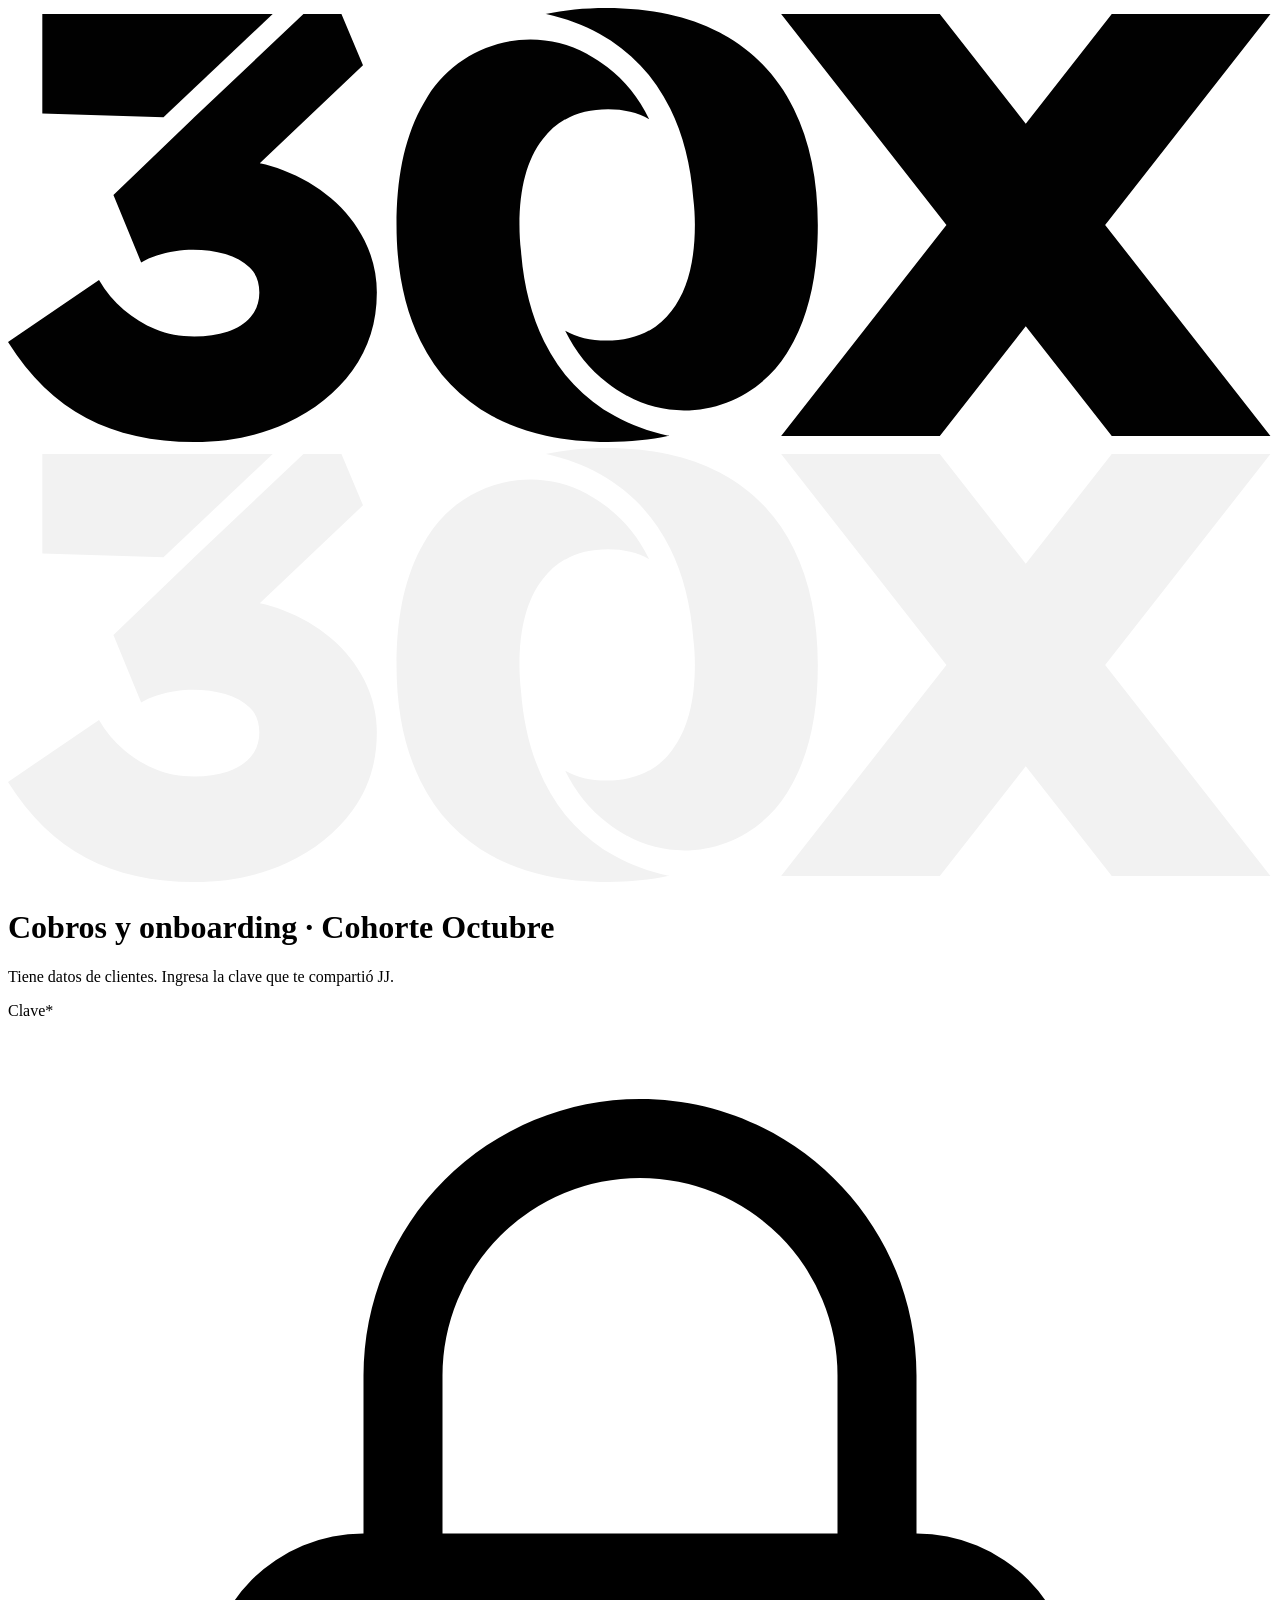
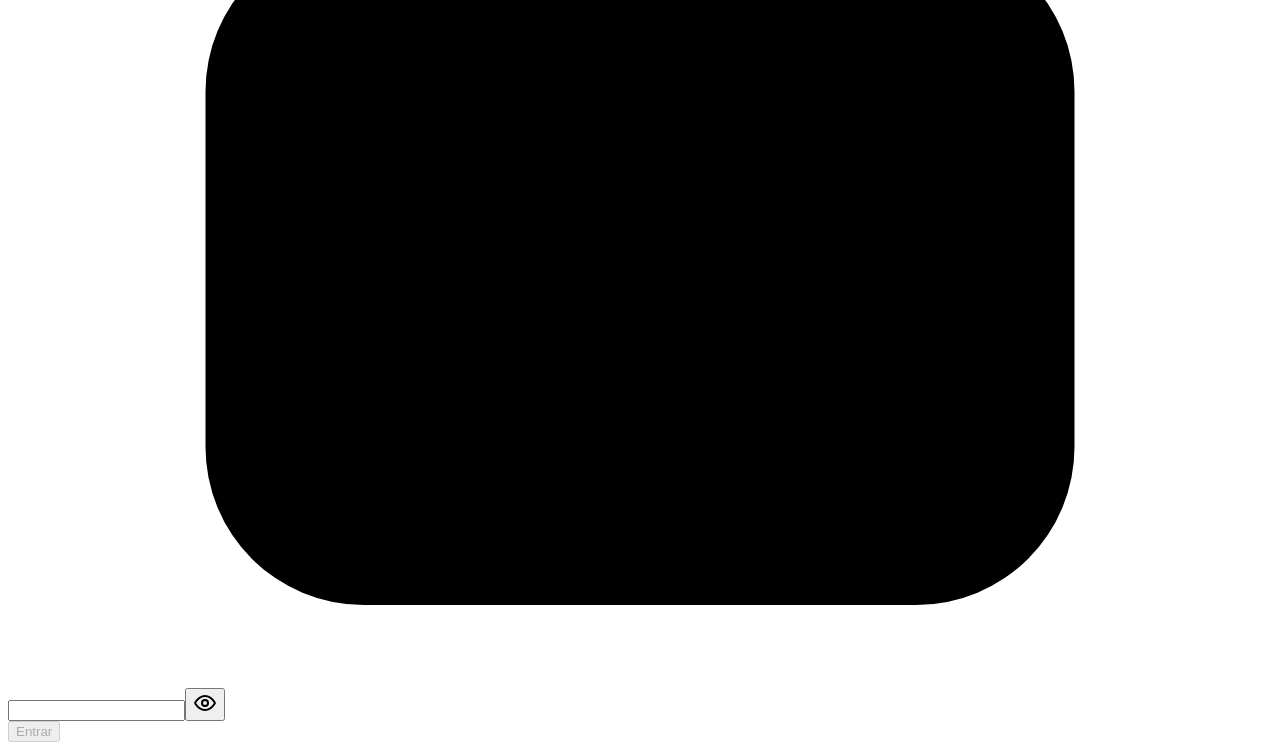
==== commit 4a2f08d2: "Dashboard de cobros y onboarding · 2026-10-17 19:36 Co-Authored-By: Claude Opus 5.5 (1M context) <no" ====
--- a/index.html
+++ b/index.html
@@ -1 +1 @@
-<!DOCTYPE html><html lang="es"><head><meta charSet="utf-8"/><meta name="viewport" content="width=device-width, initial-scale=1"/><link rel="preload" href="./_next/static/media/83afe278b6a6bb3c-s.p.0q-301v4kxxnr.woff2" as="font" crossorigin="" type="font/woff2"/><link rel="stylesheet" href="./_next/static/chunks/0poxf.~7xzpi~.css" data-precedence="next"/><link rel="stylesheet" href="./_next/static/chunks/140hnk7wgpl74.css" data-precedence="next"/><link rel="preload" as="script" fetchPriority="low" href="./_next/static/chunks/11kjahy2ntf0n.js"/><script src="./_next/static/chunks/05ynd69aob1p7.js" async=""></script><script src="./_next/static/chunks/00ilazh50sdzh.js" async=""></script><script src="./_next/static/chunks/turbopack-08drzhvyaivx6.js" async=""></script><script src="./_next/static/chunks/09guvu1o7a3d_.js" async=""></script><script src="./_next/static/chunks/0dbhjjzl8qfwv.js" async=""></script><script src="./_next/static/chunks/17mxsuegroo2j.js" async=""></script><meta name="next-size-adjust" content=""/><meta name="theme-color" content="#0A0A0A"/><meta name="color-scheme" content="light dark"/><title>Cobros · 30X</title><meta name="description" content="Cohorte Noviembre: qué cobrar hoy y esta semana en Sales Machine, AI Sales y Ventas con LinkedIn"/><link rel="icon" href="/icon.svg?icon.13203-q12dzmq.svg" sizes="any" type="image/svg+xml"/><script src="./_next/static/chunks/03~yq9q893hmn.js" noModule=""></script></head><body class="inter_2fe1ab3d-module__-T-KAq__variable bg-primary antialiased"><div hidden=""><!--$--><!--/$--></div><script>((a,b,c,d,e,f,g,h)=>{let i=document.documentElement,j=["light","dark"];function k(b){var c;(Array.isArray(a)?a:[a]).forEach(a=>{let c="class"===a,d=c&&f?e.map(a=>f[a]||a):e;c?(i.classList.remove(...d),i.classList.add(f&&f[b]?f[b]:b)):i.setAttribute(a,b)}),c=b,h&&j.includes(c)&&(i.style.colorScheme=c)}if(d)k(d);else try{let a=localStorage.getItem(b)||c,d=g&&"system"===a?window.matchMedia("(prefers-color-scheme: dark)").matches?"dark":"light":a;k(d)}catch(a){}})("class","theme","dark",null,["light","dark"],{"light":"light-mode","dark":"dark-mode"},false,true)</script><div class="flex min-h-dvh items-center justify-center bg-primary px-4"><form class="flex w-full max-w-sm flex-col gap-6 rounded-2xl bg-primary p-8 shadow-xl ring-1 ring-secondary"><svg viewBox="0 0 261 90" fill="none" xmlns="http://www.w3.org/2000/svg" class="w-auto h-5 self-start dark:hidden"><path d="M32.1022 22.5415L7.08472 21.7814V1.23779H54.6559L32.1022 22.5415Z" fill="#010101"></path><path d="M76.1558 58.8727C76.1558 64.928 74.4767 70.26 71.1181 74.8566C67.7595 79.4654 63.2364 83.0692 57.549 85.6923C51.8737 88.3032 45.4997 89.6147 38.4517 89.6147C29.9082 89.6147 22.4802 87.9598 16.1799 84.6381C9.87949 81.3285 4.48625 76.0945 0 68.9606L18.7906 56.1393C20.2002 58.5418 21.9042 60.6011 23.8899 62.2926C25.8878 63.9964 28.0818 65.3448 30.4843 66.3377C32.8867 67.3305 35.5466 67.8331 38.4517 67.8331C41.0257 67.8331 43.3057 67.502 45.3037 66.8401C47.2894 66.1782 48.8951 65.1609 50.0963 63.788C51.2975 62.4152 51.8981 60.7358 51.8981 58.75C51.8981 56.5927 51.2363 54.8767 49.9003 53.5897C48.5765 52.3026 46.8971 51.371 44.8623 50.7949C42.8276 50.2188 40.609 49.9247 38.2066 49.9247C37.0421 49.9247 35.804 50.0228 34.468 50.2311C33.1442 50.4395 31.8938 50.7337 30.7294 51.1014C29.5649 51.4814 28.4864 51.9596 27.4935 52.5357L21.7694 38.5988L38.2556 22.7499H38.2434L61.0057 1.26245H68.8503L73.3 11.8408L51.984 32.078C53.6142 32.4212 55.2322 32.8869 56.8134 33.4998C60.5029 34.9094 63.8002 36.8338 66.7053 39.2853C69.6103 41.7368 71.9149 44.6419 73.6187 48.0005C75.3102 51.359 76.168 54.9871 76.168 58.885L76.1558 58.8727Z" fill="#010101"></path><path d="M260.68 1.25024H227.916L210.155 23.9021L192.406 1.25024H159.642L193.779 44.8012L159.642 88.3644H192.406L210.155 65.7126L227.916 88.3644H260.68L226.543 44.8012L260.68 1.25024Z" fill="#010101"></path><path d="M136.475 88.3401C132.638 89.1858 128.446 89.6026 123.911 89.6026C119.376 89.6026 115.012 89.1736 111.09 88.3155C107.339 87.5065 103.919 86.3054 100.818 84.6996C100.524 84.5525 100.242 84.4053 99.9478 84.2459C93.439 80.679 88.5115 75.5311 85.202 68.8139C81.8802 62.0968 80.2253 54.0926 80.2253 44.8014C80.2253 35.5102 81.7086 27.4201 85.202 20.7888C85.6555 19.9308 86.1334 19.1095 86.6237 18.3128C93.5982 7.17069 108.074 3.18708 119.609 9.51195C119.658 9.53647 119.707 9.56107 119.756 9.59784C121.178 10.3823 122.489 11.2402 123.727 12.2085C127.368 15.0033 130.224 18.5579 132.393 22.9461C132.393 22.9461 132.393 22.9584 132.393 22.9707C129.991 21.5978 127.159 20.9238 123.911 20.9238C120.491 20.9238 117.513 21.6347 115 23.0688C115.012 23.0443 115.024 23.0074 115.049 22.9707C113.271 23.9758 111.727 25.3365 110.403 27.0893C107.204 31.1956 105.611 37.1037 105.611 44.8259C105.611 46.7258 105.721 48.503 105.929 50.17C106.456 57.2181 108.05 63.4452 110.71 68.8385C114.031 75.5556 118.898 80.7036 125.333 84.2705C128.618 86.0969 132.295 87.4575 136.34 88.3401C136.377 88.3401 136.426 88.3523 136.463 88.3646L136.475 88.3401Z" fill="#010101"></path><path d="M110.968 1.26256C114.804 0.416791 118.996 0 123.531 0C128.067 0 132.43 0.429073 136.353 1.2871C140.104 2.09609 143.523 3.29727 146.624 4.903C146.919 5.05009 147.2 5.19733 147.495 5.35668C154.003 8.92361 158.931 14.0716 162.24 20.7887C165.562 27.5058 167.217 35.5101 167.217 44.8013C167.217 54.0924 165.734 62.1825 162.24 68.8138C161.787 69.6719 161.309 70.4931 160.819 71.2899C153.844 82.4319 139.368 86.4156 127.834 80.0907C127.785 80.0662 127.736 80.0416 127.687 80.0048C126.265 79.2203 124.953 78.3624 123.715 77.3941C120.075 74.5994 117.219 71.0447 115.049 66.6565C115.049 66.6565 115.049 66.6442 115.049 66.632C117.452 68.0048 120.283 68.6789 123.531 68.6789C126.951 68.6789 129.93 67.9679 132.443 66.5338C132.43 66.5583 132.418 66.5952 132.394 66.632C134.171 65.6268 135.715 64.2661 137.039 62.5133C140.238 58.407 141.832 52.4989 141.832 44.7767C141.832 42.8768 141.722 41.0996 141.513 39.4326C140.986 32.3845 139.393 26.1575 136.733 20.7641C133.411 14.047 128.545 8.89907 122.109 5.33214C118.824 3.50577 115.147 2.1451 111.102 1.26256C111.065 1.26256 111.017 1.25028 110.98 1.23802L110.968 1.26256Z" fill="#010101"></path></svg><svg viewBox="0 0 261 90" fill="none" xmlns="http://www.w3.org/2000/svg" class="w-auto hidden h-5 self-start dark:block"><path d="M32.1022 22.5415L7.08472 21.7814V1.23779H54.6559L32.1022 22.5415Z" fill="#F2F2F2"></path><path d="M76.1558 58.8727C76.1558 64.928 74.4767 70.26 71.1181 74.8566C67.7595 79.4654 63.2364 83.0692 57.549 85.6923C51.8737 88.3032 45.4997 89.6147 38.4517 89.6147C29.9082 89.6147 22.4802 87.9598 16.1799 84.6381C9.87949 81.3285 4.48625 76.0945 0 68.9606L18.7906 56.1393C20.2002 58.5418 21.9042 60.6011 23.8899 62.2926C25.8878 63.9964 28.0818 65.3448 30.4843 66.3377C32.8867 67.3305 35.5466 67.8331 38.4517 67.8331C41.0257 67.8331 43.3057 67.502 45.3037 66.8401C47.2894 66.1782 48.8951 65.1609 50.0963 63.788C51.2975 62.4152 51.8981 60.7358 51.8981 58.75C51.8981 56.5927 51.2363 54.8767 49.9003 53.5897C48.5765 52.3026 46.8971 51.371 44.8623 50.7949C42.8276 50.2188 40.609 49.9247 38.2066 49.9247C37.0421 49.9247 35.804 50.0228 34.468 50.2311C33.1442 50.4395 31.8938 50.7337 30.7294 51.1014C29.5649 51.4814 28.4864 51.9596 27.4935 52.5357L21.7694 38.5988L38.2556 22.7499H38.2434L61.0057 1.26245H68.8503L73.3 11.8408L51.984 32.078C53.6142 32.4212 55.2322 32.8869 56.8134 33.4998C60.5029 34.9094 63.8002 36.8338 66.7053 39.2853C69.6103 41.7368 71.9149 44.6419 73.6187 48.0005C75.3102 51.359 76.168 54.9871 76.168 58.885L76.1558 58.8727Z" fill="#F2F2F2"></path><path d="M260.68 1.25024H227.916L210.155 23.9021L192.406 1.25024H159.642L193.779 44.8012L159.642 88.3644H192.406L210.155 65.7126L227.916 88.3644H260.68L226.543 44.8012L260.68 1.25024Z" fill="#F2F2F2"></path><path d="M136.475 88.3401C132.638 89.1858 128.446 89.6026 123.911 89.6026C119.376 89.6026 115.012 89.1736 111.09 88.3155C107.339 87.5065 103.919 86.3054 100.818 84.6996C100.524 84.5525 100.242 84.4053 99.9478 84.2459C93.439 80.679 88.5115 75.5311 85.202 68.8139C81.8802 62.0968 80.2253 54.0926 80.2253 44.8014C80.2253 35.5102 81.7086 27.4201 85.202 20.7888C85.6555 19.9308 86.1334 19.1095 86.6237 18.3128C93.5982 7.17069 108.074 3.18708 119.609 9.51195C119.658 9.53647 119.707 9.56107 119.756 9.59784C121.178 10.3823 122.489 11.2402 123.727 12.2085C127.368 15.0033 130.224 18.5579 132.393 22.9461C132.393 22.9461 132.393 22.9584 132.393 22.9707C129.991 21.5978 127.159 20.9238 123.911 20.9238C120.491 20.9238 117.513 21.6347 115 23.0688C115.012 23.0443 115.024 23.0074 115.049 22.9707C113.271 23.9758 111.727 25.3365 110.403 27.0893C107.204 31.1956 105.611 37.1037 105.611 44.8259C105.611 46.7258 105.721 48.503 105.929 50.17C106.456 57.2181 108.05 63.4452 110.71 68.8385C114.031 75.5556 118.898 80.7036 125.333 84.2705C128.618 86.0969 132.295 87.4575 136.34 88.3401C136.377 88.3401 136.426 88.3523 136.463 88.3646L136.475 88.3401Z" fill="#F2F2F2"></path><path d="M110.968 1.26256C114.804 0.416791 118.996 0 123.531 0C128.067 0 132.43 0.429073 136.353 1.2871C140.104 2.09609 143.523 3.29727 146.624 4.903C146.919 5.05009 147.2 5.19733 147.495 5.35668C154.003 8.92361 158.931 14.0716 162.24 20.7887C165.562 27.5058 167.217 35.5101 167.217 44.8013C167.217 54.0924 165.734 62.1825 162.24 68.8138C161.787 69.6719 161.309 70.4931 160.819 71.2899C153.844 82.4319 139.368 86.4156 127.834 80.0907C127.785 80.0662 127.736 80.0416 127.687 80.0048C126.265 79.2203 124.953 78.3624 123.715 77.3941C120.075 74.5994 117.219 71.0447 115.049 66.6565C115.049 66.6565 115.049 66.6442 115.049 66.632C117.452 68.0048 120.283 68.6789 123.531 68.6789C126.951 68.6789 129.93 67.9679 132.443 66.5338C132.43 66.5583 132.418 66.5952 132.394 66.632C134.171 65.6268 135.715 64.2661 137.039 62.5133C140.238 58.407 141.832 52.4989 141.832 44.7767C141.832 42.8768 141.722 41.0996 141.513 39.4326C140.986 32.3845 139.393 26.1575 136.733 20.7641C133.411 14.047 128.545 8.89907 122.109 5.33214C118.824 3.50577 115.147 2.1451 111.102 1.26256C111.065 1.26256 111.017 1.25028 110.98 1.23802L110.968 1.26256Z" fill="#F2F2F2"></path></svg><div class="flex flex-col gap-1"><h1 class="text-xl font-bold tracking-[-0.02em] text-primary">Cobros · Cohorte Noviembre</h1><p class="text-sm font-medium text-tertiary">Tiene datos de clientes. Ingresa la clave que te compartió JJ.</p></div><div data-input-wrapper="true" data-input-size="md" class="group flex h-max w-full flex-col items-start justify-start gap-1.5" data-rac=""><label class="flex cursor-default items-center gap-0.5 text-sm font-medium text-secondary" id="react-aria-_R_hbtbH1_" for="react-aria-_R_hbtb_" data-label="true">Clave<span class="hidden text-brand-tertiary">*</span></label><div role="presentation" class="group/input relative flex w-full flex-row place-content-center place-items-center rounded-lg bg-primary shadow-xs ring-1 ring-primary transition-shadow duration-100 ease-linear ring-inset group-disabled:cursor-not-allowed group-disabled:opacity-50 group-invalid:ring-error_subtle" data-rac=""><svg xmlns="http://www.w3.org/2000/svg" viewBox="0 0 24 24" fill="currentColor" aria-hidden="true" data-slot="icon" class="pointer-events-none absolute text-fg-quaternary left-3 size-5"><path fill-rule="evenodd" d="M12 1.5a5.25 5.25 0 0 0-5.25 5.25v3a3 3 0 0 0-3 3v6.75a3 3 0 0 0 3 3h10.5a3 3 0 0 0 3-3v-6.75a3 3 0 0 0-3-3v-3c0-2.9-2.35-5.25-5.25-5.25Zm3.75 8.25v-3a3.75 3.75 0 1 0-7.5 0v3h7.5Z" clip-rule="evenodd"></path></svg><input type="password" tabindex="0" id="react-aria-_R_hbtb_" aria-labelledby="react-aria-_R_hbtbH1_" aria-describedby="react-aria-_R_hbtbH3_ react-aria-_R_hbtbH4_" class="m-0 w-full bg-transparent text-primary ring-0 outline-hidden placeholder:text-placeholder autofill:rounded-lg autofill:text-primary disabled:cursor-not-allowed px-3 py-2 text-md pl-10" data-rac="" value=""/><button class="absolute flex cursor-pointer items-center justify-center text-fg-quaternary transition duration-100 ease-linear hover:text-fg-quaternary_hover focus:text-fg-quaternary_hover focus:outline-hidden right-3" data-rac="" type="button" tabindex="0" data-react-aria-pressable="true" aria-label="Toggle password visibility" id="react-aria-_R_1dhbtb_"><svg viewBox="0 0 24 24" width="24" height="24" stroke="currentColor" stroke-width="2" fill="none" stroke-linecap="round" stroke-linejoin="round" aria-hidden="true" class="size-4 stroke-[2.25px]"><path d="M2.42 12.713c-.136-.215-.204-.323-.242-.49a1.173 1.173 0 0 1 0-.446c.038-.167.106-.274.242-.49C3.546 9.505 6.895 5 12 5s8.455 4.505 9.58 6.287c.137.215.205.323.243.49.029.125.029.322 0 .446-.038.167-.106.274-.242.49C20.455 14.495 17.105 19 12 19c-5.106 0-8.455-4.505-9.58-6.287Z"></path><path d="M12 15a3 3 0 1 0 0-6 3 3 0 0 0 0 6Z"></path></svg></button></div></div><button type="submit" disabled="" class="inline-flex items-center justify-center font-semibold text-base tracking-[-0.3px] leading-[1.6] transition-all duration-200 ease-out rounded-lg disabled:cursor-not-allowed disabled:opacity-50 focus:outline-none focus-visible:ring-2 focus-visible:ring-offset-2 focus-visible:ring-[#E9FF7B] bg-[#262626] text-white hover:brightness-150 active:brightness-125 ring-1 ring-black/10 h-10 px-5 gap-2"><span>Entrar</span></button></form></div><!--$--><!--/$--><script src="./_next/static/chunks/11kjahy2ntf0n.js" id="_R_" async=""></script><script>(self.__next_f=self.__next_f||[]).push([0])</script><script>self.__next_f.push([1,"1:\"$Sreact.fragment\"\n2:I[7808,[\"./_next/static/chunks/09guvu1o7a3d_.js\",\"./_next/static/chunks/0dbhjjzl8qfwv.js\"],\"Theme\"]\n3:I[39756,[\"./_next/static/chunks/09guvu1o7a3d_.js\",\"./_next/static/chunks/0dbhjjzl8qfwv.js\"],\"default\"]\n4:I[37457,[\"./_next/static/chunks/09guvu1o7a3d_.js\",\"./_next/static/chunks/0dbhjjzl8qfwv.js\"],\"default\"]\n5:I[2268,[\"./_next/static/chunks/09guvu1o7a3d_.js\",\"./_next/static/chunks/0dbhjjzl8qfwv.js\",\"./_next/static/chunks/17mxsuegroo2j.js\"],\"Candado\"]\n6:I[97367,[\"./_next/static/chunks/09guvu1o7a3d_.js\",\"./_next/static/chunks/0dbhjjzl8qfwv.js\"],\"OutletBoundary\"]\n7:\"$Sreact.suspense\"\n9:I[97367,[\"./_next/static/chunks/09guvu1o7a3d_.js\",\"./_next/static/chunks/0dbhjjzl8qfwv.js\"],\"ViewportBoundary\"]\nb:I[97367,[\"./_next/static/chunks/09guvu1o7a3d_.js\",\"./_next/static/chunks/0dbhjjzl8qfwv.js\"],\"MetadataBoundary\"]\nd:I[68027,[\"./_next/static/chunks/09guvu1o7a3d_.js\",\"./_next/static/chunks/0dbhjjzl8qfwv.js\"],\"default\",1]\n:HL[\"./_next/static/chunks/0poxf.~7xzpi~.css\",\"style\"]\n:HL[\"./_next/static/chunks/140hnk7wgpl74.css\",\"style\"]\n:HL[\"./_next/static/media/83afe278b6a6bb3c-s.p.0q-301v4kxxnr.woff2\",\"font\",{\"crossOrigin\":\"\",\"type\":\"font/woff2\"}]\n"])</script><script>self.__next_f.push([1,"0:{\"P\":null,\"c\":[\"\",\"\"],\"q\":\"\",\"i\":false,\"f\":[[[\"\",{\"children\":[\"__PAGE__\",{}]},\"$undefined\",\"$undefined\",16],[[\"$\",\"$1\",\"c\",{\"children\":[[[\"$\",\"link\",\"0\",{\"rel\":\"stylesheet\",\"href\":\"./_next/static/chunks/0poxf.~7xzpi~.css\",\"precedence\":\"next\",\"crossOrigin\":\"$undefined\",\"nonce\":\"$undefined\"}],[\"$\",\"link\",\"1\",{\"rel\":\"stylesheet\",\"href\":\"./_next/static/chunks/140hnk7wgpl74.css\",\"precedence\":\"next\",\"crossOrigin\":\"$undefined\",\"nonce\":\"$undefined\"}],[\"$\",\"script\",\"script-0\",{\"src\":\"./_next/static/chunks/09guvu1o7a3d_.js\",\"async\":true,\"nonce\":\"$undefined\"}],[\"$\",\"script\",\"script-1\",{\"src\":\"./_next/static/chunks/0dbhjjzl8qfwv.js\",\"async\":true,\"nonce\":\"$undefined\"}]],[\"$\",\"html\",null,{\"lang\":\"es\",\"suppressHydrationWarning\":true,\"children\":[\"$\",\"body\",null,{\"className\":\"inter_2fe1ab3d-module__-T-KAq__variable bg-primary antialiased\",\"children\":[\"$\",\"$L2\",null,{\"children\":[\"$\",\"$L3\",null,{\"parallelRouterKey\":\"children\",\"error\":\"$undefined\",\"errorStyles\":\"$undefined\",\"errorScripts\":\"$undefined\",\"template\":[\"$\",\"$L4\",null,{}],\"templateStyles\":\"$undefined\",\"templateScripts\":\"$undefined\",\"notFound\":[[[\"$\",\"title\",null,{\"children\":\"404: This page could not be found.\"}],[\"$\",\"div\",null,{\"style\":{\"fontFamily\":\"system-ui,\\\"Segoe UI\\\",Roboto,Helvetica,Arial,sans-serif,\\\"Apple Color Emoji\\\",\\\"Segoe UI Emoji\\\"\",\"height\":\"100vh\",\"textAlign\":\"center\",\"display\":\"flex\",\"flexDirection\":\"column\",\"alignItems\":\"center\",\"justifyContent\":\"center\"},\"children\":[\"$\",\"div\",null,{\"children\":[[\"$\",\"style\",null,{\"dangerouslySetInnerHTML\":{\"__html\":\"body{color:#000;background:#fff;margin:0}.next-error-h1{border-right:1px solid rgba(0,0,0,.3)}@media (prefers-color-scheme:dark){body{color:#fff;background:#000}.next-error-h1{border-right:1px solid rgba(255,255,255,.3)}}\"}}],[\"$\",\"h1\",null,{\"className\":\"next-error-h1\",\"style\":{\"display\":\"inline-block\",\"margin\":\"0 20px 0 0\",\"padding\":\"0 23px 0 0\",\"fontSize\":24,\"fontWeight\":500,\"verticalAlign\":\"top\",\"lineHeight\":\"49px\"},\"children\":404}],[\"$\",\"div\",null,{\"style\":{\"display\":\"inline-block\"},\"children\":[\"$\",\"h2\",null,{\"style\":{\"fontSize\":14,\"fontWeight\":400,\"lineHeight\":\"49px\",\"margin\":0},\"children\":\"This page could not be found.\"}]}]]}]}]],[]],\"forbidden\":\"$undefined\",\"unauthorized\":\"$undefined\"}]}]}]}]]}],{\"children\":[[\"$\",\"$1\",\"c\",{\"children\":[[\"$\",\"$L5\",null,{}],[[\"$\",\"script\",\"script-0\",{\"src\":\"./_next/static/chunks/17mxsuegroo2j.js\",\"async\":true,\"nonce\":\"$undefined\"}]],[\"$\",\"$L6\",null,{\"children\":[\"$\",\"$7\",null,{\"name\":\"Next.MetadataOutlet\",\"children\":\"$@8\"}]}]]}],{},null,false,null]},null,false,null],[\"$\",\"$1\",\"h\",{\"children\":[null,[\"$\",\"$L9\",null,{\"children\":\"$La\"}],[\"$\",\"div\",null,{\"hidden\":true,\"children\":[\"$\",\"$Lb\",null,{\"children\":[\"$\",\"$7\",null,{\"name\":\"Next.Metadata\",\"children\":\"$Lc\"}]}]}],[\"$\",\"meta\",null,{\"name\":\"next-size-adjust\",\"content\":\"\"}]]}],false]],\"m\":\"$undefined\",\"G\":[\"$d\",[[\"$\",\"link\",\"0\",{\"rel\":\"stylesheet\",\"href\":\"./_next/static/chunks/0poxf.~7xzpi~.css\",\"precedence\":\"next\",\"crossOrigin\":\"$undefined\",\"nonce\":\"$undefined\"}],[\"$\",\"link\",\"1\",{\"rel\":\"stylesheet\",\"href\":\"./_next/static/chunks/140hnk7wgpl74.css\",\"precedence\":\"next\",\"crossOrigin\":\"$undefined\",\"nonce\":\"$undefined\"}]]],\"S\":true,\"h\":null,\"s\":\"$undefined\",\"l\":\"$undefined\",\"p\":\"$undefined\",\"d\":\"$undefined\",\"b\":\"-3QRf1Bd3lkb25sFpv7uR\"}\n"])</script><script>self.__next_f.push([1,"a:[[\"$\",\"meta\",\"0\",{\"charSet\":\"utf-8\"}],[\"$\",\"meta\",\"1\",{\"name\":\"viewport\",\"content\":\"width=device-width, initial-scale=1\"}],[\"$\",\"meta\",\"2\",{\"name\":\"theme-color\",\"content\":\"#0A0A0A\"}],[\"$\",\"meta\",\"3\",{\"name\":\"color-scheme\",\"content\":\"light dark\"}]]\n"])</script><script>self.__next_f.push([1,"e:I[27201,[\"./_next/static/chunks/09guvu1o7a3d_.js\",\"./_next/static/chunks/0dbhjjzl8qfwv.js\"],\"IconMark\"]\n8:null\nc:[[\"$\",\"title\",\"0\",{\"children\":\"Cobros · 30X\"}],[\"$\",\"meta\",\"1\",{\"name\":\"description\",\"content\":\"Cohorte Noviembre: qué cobrar hoy y esta semana en Sales Machine, AI Sales y Ventas con LinkedIn\"}],[\"$\",\"link\",\"2\",{\"rel\":\"icon\",\"href\":\"/icon.svg?icon.13203-q12dzmq.svg\",\"sizes\":\"any\",\"type\":\"image/svg+xml\"}],[\"$\",\"$Le\",\"3\",{}]]\n"])</script></body></html>+<!DOCTYPE html><html lang="es"><head><meta charSet="utf-8"/><meta name="viewport" content="width=device-width, initial-scale=1"/><link rel="preload" href="./_next/static/media/83afe278b6a6bb3c-s.p.0q-301v4kxxnr.woff2" as="font" crossorigin="" type="font/woff2"/><link rel="stylesheet" href="./_next/static/chunks/0poxf.~7xzpi~.css" data-precedence="next"/><link rel="stylesheet" href="./_next/static/chunks/11-cd7_7hu02h.css" data-precedence="next"/><link rel="preload" as="script" fetchPriority="low" href="./_next/static/chunks/11kjahy2ntf0n.js"/><script src="./_next/static/chunks/05ynd69aob1p7.js" async=""></script><script src="./_next/static/chunks/00ilazh50sdzh.js" async=""></script><script src="./_next/static/chunks/turbopack-08drzhvyaivx6.js" async=""></script><script src="./_next/static/chunks/12jf59la_4g-5.js" async=""></script><script src="./_next/static/chunks/0dbhjjzl8qfwv.js" async=""></script><script src="./_next/static/chunks/0pasyzr3tx472.js" async=""></script><meta name="next-size-adjust" content=""/><meta name="theme-color" content="#1A1A1A"/><meta name="color-scheme" content="light dark"/><title>Cobros y Onboarding · 30X</title><meta name="description" content="Cohorte Octubre: cobros pendientes y onboarding de Sales Machine, AI Sales y Ventas con LinkedIn"/><link rel="icon" href="/icon.svg?icon.13203-q12dzmq.svg" sizes="any" type="image/svg+xml"/><script src="./_next/static/chunks/03~yq9q893hmn.js" noModule=""></script></head><body class="inter_2fe1ab3d-module__-T-KAq__variable bg-primary antialiased"><div hidden=""><!--$--><!--/$--></div><script>((a,b,c,d,e,f,g,h)=>{let i=document.documentElement,j=["light","dark"];function k(b){var c;(Array.isArray(a)?a:[a]).forEach(a=>{let c="class"===a,d=c&&f?e.map(a=>f[a]||a):e;c?(i.classList.remove(...d),i.classList.add(f&&f[b]?f[b]:b)):i.setAttribute(a,b)}),c=b,h&&j.includes(c)&&(i.style.colorScheme=c)}if(d)k(d);else try{let a=localStorage.getItem(b)||c,d=g&&"system"===a?window.matchMedia("(prefers-color-scheme: dark)").matches?"dark":"light":a;k(d)}catch(a){}})("class","theme","system",null,["light","dark"],{"light":"light-mode","dark":"dark-mode"},true,true)</script><div class="flex min-h-dvh items-center justify-center bg-primary px-4"><form class="flex w-full max-w-sm flex-col gap-6 rounded-2xl bg-primary p-8 shadow-xl ring-1 ring-secondary"><svg viewBox="0 0 261 90" fill="none" xmlns="http://www.w3.org/2000/svg" class="w-auto h-5 self-start dark:hidden"><path d="M32.1022 22.5415L7.08472 21.7814V1.23779H54.6559L32.1022 22.5415Z" fill="#010101"></path><path d="M76.1558 58.8727C76.1558 64.928 74.4767 70.26 71.1181 74.8566C67.7595 79.4654 63.2364 83.0692 57.549 85.6923C51.8737 88.3032 45.4997 89.6147 38.4517 89.6147C29.9082 89.6147 22.4802 87.9598 16.1799 84.6381C9.87949 81.3285 4.48625 76.0945 0 68.9606L18.7906 56.1393C20.2002 58.5418 21.9042 60.6011 23.8899 62.2926C25.8878 63.9964 28.0818 65.3448 30.4843 66.3377C32.8867 67.3305 35.5466 67.8331 38.4517 67.8331C41.0257 67.8331 43.3057 67.502 45.3037 66.8401C47.2894 66.1782 48.8951 65.1609 50.0963 63.788C51.2975 62.4152 51.8981 60.7358 51.8981 58.75C51.8981 56.5927 51.2363 54.8767 49.9003 53.5897C48.5765 52.3026 46.8971 51.371 44.8623 50.7949C42.8276 50.2188 40.609 49.9247 38.2066 49.9247C37.0421 49.9247 35.804 50.0228 34.468 50.2311C33.1442 50.4395 31.8938 50.7337 30.7294 51.1014C29.5649 51.4814 28.4864 51.9596 27.4935 52.5357L21.7694 38.5988L38.2556 22.7499H38.2434L61.0057 1.26245H68.8503L73.3 11.8408L51.984 32.078C53.6142 32.4212 55.2322 32.8869 56.8134 33.4998C60.5029 34.9094 63.8002 36.8338 66.7053 39.2853C69.6103 41.7368 71.9149 44.6419 73.6187 48.0005C75.3102 51.359 76.168 54.9871 76.168 58.885L76.1558 58.8727Z" fill="#010101"></path><path d="M260.68 1.25024H227.916L210.155 23.9021L192.406 1.25024H159.642L193.779 44.8012L159.642 88.3644H192.406L210.155 65.7126L227.916 88.3644H260.68L226.543 44.8012L260.68 1.25024Z" fill="#010101"></path><path d="M136.475 88.3401C132.638 89.1858 128.446 89.6026 123.911 89.6026C119.376 89.6026 115.012 89.1736 111.09 88.3155C107.339 87.5065 103.919 86.3054 100.818 84.6996C100.524 84.5525 100.242 84.4053 99.9478 84.2459C93.439 80.679 88.5115 75.5311 85.202 68.8139C81.8802 62.0968 80.2253 54.0926 80.2253 44.8014C80.2253 35.5102 81.7086 27.4201 85.202 20.7888C85.6555 19.9308 86.1334 19.1095 86.6237 18.3128C93.5982 7.17069 108.074 3.18708 119.609 9.51195C119.658 9.53647 119.707 9.56107 119.756 9.59784C121.178 10.3823 122.489 11.2402 123.727 12.2085C127.368 15.0033 130.224 18.5579 132.393 22.9461C132.393 22.9461 132.393 22.9584 132.393 22.9707C129.991 21.5978 127.159 20.9238 123.911 20.9238C120.491 20.9238 117.513 21.6347 115 23.0688C115.012 23.0443 115.024 23.0074 115.049 22.9707C113.271 23.9758 111.727 25.3365 110.403 27.0893C107.204 31.1956 105.611 37.1037 105.611 44.8259C105.611 46.7258 105.721 48.503 105.929 50.17C106.456 57.2181 108.05 63.4452 110.71 68.8385C114.031 75.5556 118.898 80.7036 125.333 84.2705C128.618 86.0969 132.295 87.4575 136.34 88.3401C136.377 88.3401 136.426 88.3523 136.463 88.3646L136.475 88.3401Z" fill="#010101"></path><path d="M110.968 1.26256C114.804 0.416791 118.996 0 123.531 0C128.067 0 132.43 0.429073 136.353 1.2871C140.104 2.09609 143.523 3.29727 146.624 4.903C146.919 5.05009 147.2 5.19733 147.495 5.35668C154.003 8.92361 158.931 14.0716 162.24 20.7887C165.562 27.5058 167.217 35.5101 167.217 44.8013C167.217 54.0924 165.734 62.1825 162.24 68.8138C161.787 69.6719 161.309 70.4931 160.819 71.2899C153.844 82.4319 139.368 86.4156 127.834 80.0907C127.785 80.0662 127.736 80.0416 127.687 80.0048C126.265 79.2203 124.953 78.3624 123.715 77.3941C120.075 74.5994 117.219 71.0447 115.049 66.6565C115.049 66.6565 115.049 66.6442 115.049 66.632C117.452 68.0048 120.283 68.6789 123.531 68.6789C126.951 68.6789 129.93 67.9679 132.443 66.5338C132.43 66.5583 132.418 66.5952 132.394 66.632C134.171 65.6268 135.715 64.2661 137.039 62.5133C140.238 58.407 141.832 52.4989 141.832 44.7767C141.832 42.8768 141.722 41.0996 141.513 39.4326C140.986 32.3845 139.393 26.1575 136.733 20.7641C133.411 14.047 128.545 8.89907 122.109 5.33214C118.824 3.50577 115.147 2.1451 111.102 1.26256C111.065 1.26256 111.017 1.25028 110.98 1.23802L110.968 1.26256Z" fill="#010101"></path></svg><svg viewBox="0 0 261 90" fill="none" xmlns="http://www.w3.org/2000/svg" class="w-auto hidden h-5 self-start dark:block"><path d="M32.1022 22.5415L7.08472 21.7814V1.23779H54.6559L32.1022 22.5415Z" fill="#F2F2F2"></path><path d="M76.1558 58.8727C76.1558 64.928 74.4767 70.26 71.1181 74.8566C67.7595 79.4654 63.2364 83.0692 57.549 85.6923C51.8737 88.3032 45.4997 89.6147 38.4517 89.6147C29.9082 89.6147 22.4802 87.9598 16.1799 84.6381C9.87949 81.3285 4.48625 76.0945 0 68.9606L18.7906 56.1393C20.2002 58.5418 21.9042 60.6011 23.8899 62.2926C25.8878 63.9964 28.0818 65.3448 30.4843 66.3377C32.8867 67.3305 35.5466 67.8331 38.4517 67.8331C41.0257 67.8331 43.3057 67.502 45.3037 66.8401C47.2894 66.1782 48.8951 65.1609 50.0963 63.788C51.2975 62.4152 51.8981 60.7358 51.8981 58.75C51.8981 56.5927 51.2363 54.8767 49.9003 53.5897C48.5765 52.3026 46.8971 51.371 44.8623 50.7949C42.8276 50.2188 40.609 49.9247 38.2066 49.9247C37.0421 49.9247 35.804 50.0228 34.468 50.2311C33.1442 50.4395 31.8938 50.7337 30.7294 51.1014C29.5649 51.4814 28.4864 51.9596 27.4935 52.5357L21.7694 38.5988L38.2556 22.7499H38.2434L61.0057 1.26245H68.8503L73.3 11.8408L51.984 32.078C53.6142 32.4212 55.2322 32.8869 56.8134 33.4998C60.5029 34.9094 63.8002 36.8338 66.7053 39.2853C69.6103 41.7368 71.9149 44.6419 73.6187 48.0005C75.3102 51.359 76.168 54.9871 76.168 58.885L76.1558 58.8727Z" fill="#F2F2F2"></path><path d="M260.68 1.25024H227.916L210.155 23.9021L192.406 1.25024H159.642L193.779 44.8012L159.642 88.3644H192.406L210.155 65.7126L227.916 88.3644H260.68L226.543 44.8012L260.68 1.25024Z" fill="#F2F2F2"></path><path d="M136.475 88.3401C132.638 89.1858 128.446 89.6026 123.911 89.6026C119.376 89.6026 115.012 89.1736 111.09 88.3155C107.339 87.5065 103.919 86.3054 100.818 84.6996C100.524 84.5525 100.242 84.4053 99.9478 84.2459C93.439 80.679 88.5115 75.5311 85.202 68.8139C81.8802 62.0968 80.2253 54.0926 80.2253 44.8014C80.2253 35.5102 81.7086 27.4201 85.202 20.7888C85.6555 19.9308 86.1334 19.1095 86.6237 18.3128C93.5982 7.17069 108.074 3.18708 119.609 9.51195C119.658 9.53647 119.707 9.56107 119.756 9.59784C121.178 10.3823 122.489 11.2402 123.727 12.2085C127.368 15.0033 130.224 18.5579 132.393 22.9461C132.393 22.9461 132.393 22.9584 132.393 22.9707C129.991 21.5978 127.159 20.9238 123.911 20.9238C120.491 20.9238 117.513 21.6347 115 23.0688C115.012 23.0443 115.024 23.0074 115.049 22.9707C113.271 23.9758 111.727 25.3365 110.403 27.0893C107.204 31.1956 105.611 37.1037 105.611 44.8259C105.611 46.7258 105.721 48.503 105.929 50.17C106.456 57.2181 108.05 63.4452 110.71 68.8385C114.031 75.5556 118.898 80.7036 125.333 84.2705C128.618 86.0969 132.295 87.4575 136.34 88.3401C136.377 88.3401 136.426 88.3523 136.463 88.3646L136.475 88.3401Z" fill="#F2F2F2"></path><path d="M110.968 1.26256C114.804 0.416791 118.996 0 123.531 0C128.067 0 132.43 0.429073 136.353 1.2871C140.104 2.09609 143.523 3.29727 146.624 4.903C146.919 5.05009 147.2 5.19733 147.495 5.35668C154.003 8.92361 158.931 14.0716 162.24 20.7887C165.562 27.5058 167.217 35.5101 167.217 44.8013C167.217 54.0924 165.734 62.1825 162.24 68.8138C161.787 69.6719 161.309 70.4931 160.819 71.2899C153.844 82.4319 139.368 86.4156 127.834 80.0907C127.785 80.0662 127.736 80.0416 127.687 80.0048C126.265 79.2203 124.953 78.3624 123.715 77.3941C120.075 74.5994 117.219 71.0447 115.049 66.6565C115.049 66.6565 115.049 66.6442 115.049 66.632C117.452 68.0048 120.283 68.6789 123.531 68.6789C126.951 68.6789 129.93 67.9679 132.443 66.5338C132.43 66.5583 132.418 66.5952 132.394 66.632C134.171 65.6268 135.715 64.2661 137.039 62.5133C140.238 58.407 141.832 52.4989 141.832 44.7767C141.832 42.8768 141.722 41.0996 141.513 39.4326C140.986 32.3845 139.393 26.1575 136.733 20.7641C133.411 14.047 128.545 8.89907 122.109 5.33214C118.824 3.50577 115.147 2.1451 111.102 1.26256C111.065 1.26256 111.017 1.25028 110.98 1.23802L110.968 1.26256Z" fill="#F2F2F2"></path></svg><div class="flex flex-col gap-1"><h1 class="text-xl font-bold tracking-[-0.02em] text-primary">Cobros y onboarding · Cohorte Octubre</h1><p class="text-sm font-medium text-tertiary">Tiene datos de clientes. Ingresa la clave que te compartió JJ.</p></div><div data-input-wrapper="true" data-input-size="md" class="group flex h-max w-full flex-col items-start justify-start gap-1.5" data-rac=""><label class="flex cursor-default items-center gap-0.5 text-sm font-medium text-secondary" id="react-aria-_R_hbtbH1_" for="react-aria-_R_hbtb_" data-label="true">Clave<span class="hidden text-brand-tertiary">*</span></label><div role="presentation" class="group/input relative flex w-full flex-row place-content-center place-items-center rounded-lg bg-primary shadow-xs ring-1 ring-primary transition-shadow duration-100 ease-linear ring-inset group-disabled:cursor-not-allowed group-disabled:opacity-50 group-invalid:ring-error_subtle" data-rac=""><svg xmlns="http://www.w3.org/2000/svg" viewBox="0 0 24 24" fill="currentColor" aria-hidden="true" data-slot="icon" class="pointer-events-none absolute text-fg-quaternary left-3 size-5"><path fill-rule="evenodd" d="M12 1.5a5.25 5.25 0 0 0-5.25 5.25v3a3 3 0 0 0-3 3v6.75a3 3 0 0 0 3 3h10.5a3 3 0 0 0 3-3v-6.75a3 3 0 0 0-3-3v-3c0-2.9-2.35-5.25-5.25-5.25Zm3.75 8.25v-3a3.75 3.75 0 1 0-7.5 0v3h7.5Z" clip-rule="evenodd"></path></svg><input type="password" tabindex="0" id="react-aria-_R_hbtb_" aria-labelledby="react-aria-_R_hbtbH1_" aria-describedby="react-aria-_R_hbtbH3_ react-aria-_R_hbtbH4_" class="m-0 w-full bg-transparent text-primary ring-0 outline-hidden placeholder:text-placeholder autofill:rounded-lg autofill:text-primary disabled:cursor-not-allowed px-3 py-2 text-md pl-10" data-rac="" value=""/><button class="absolute flex cursor-pointer items-center justify-center text-fg-quaternary transition duration-100 ease-linear hover:text-fg-quaternary_hover focus:text-fg-quaternary_hover focus:outline-hidden right-3" data-rac="" type="button" tabindex="0" data-react-aria-pressable="true" aria-label="Toggle password visibility" id="react-aria-_R_1dhbtb_"><svg viewBox="0 0 24 24" width="24" height="24" stroke="currentColor" stroke-width="2" fill="none" stroke-linecap="round" stroke-linejoin="round" aria-hidden="true" class="size-4 stroke-[2.25px]"><path d="M2.42 12.713c-.136-.215-.204-.323-.242-.49a1.173 1.173 0 0 1 0-.446c.038-.167.106-.274.242-.49C3.546 9.505 6.895 5 12 5s8.455 4.505 9.58 6.287c.137.215.205.323.243.49.029.125.029.322 0 .446-.038.167-.106.274-.242.49C20.455 14.495 17.105 19 12 19c-5.106 0-8.455-4.505-9.58-6.287Z"></path><path d="M12 15a3 3 0 1 0 0-6 3 3 0 0 0 0 6Z"></path></svg></button></div></div><button type="submit" disabled="" class="inline-flex items-center justify-center font-semibold text-base tracking-[-0.3px] leading-[1.6] transition-all duration-200 ease-out rounded-lg disabled:cursor-not-allowed disabled:opacity-50 focus:outline-none focus-visible:ring-2 focus-visible:ring-offset-2 focus-visible:ring-[#E9FF7B] bg-[#262626] text-white hover:brightness-150 active:brightness-125 ring-1 ring-black/10 h-10 px-5 gap-2"><span>Entrar</span></button></form></div><!--$--><!--/$--><script src="./_next/static/chunks/11kjahy2ntf0n.js" id="_R_" async=""></script><script>(self.__next_f=self.__next_f||[]).push([0])</script><script>self.__next_f.push([1,"1:\"$Sreact.fragment\"\n2:I[7808,[\"./_next/static/chunks/12jf59la_4g-5.js\",\"./_next/static/chunks/0dbhjjzl8qfwv.js\"],\"Theme\"]\n3:I[39756,[\"./_next/static/chunks/12jf59la_4g-5.js\",\"./_next/static/chunks/0dbhjjzl8qfwv.js\"],\"default\"]\n4:I[37457,[\"./_next/static/chunks/12jf59la_4g-5.js\",\"./_next/static/chunks/0dbhjjzl8qfwv.js\"],\"default\"]\n5:I[2268,[\"./_next/static/chunks/12jf59la_4g-5.js\",\"./_next/static/chunks/0dbhjjzl8qfwv.js\",\"./_next/static/chunks/0pasyzr3tx472.js\"],\"Candado\"]\n6:I[97367,[\"./_next/static/chunks/12jf59la_4g-5.js\",\"./_next/static/chunks/0dbhjjzl8qfwv.js\"],\"OutletBoundary\"]\n7:\"$Sreact.suspense\"\n9:I[97367,[\"./_next/static/chunks/12jf59la_4g-5.js\",\"./_next/static/chunks/0dbhjjzl8qfwv.js\"],\"ViewportBoundary\"]\nb:I[97367,[\"./_next/static/chunks/12jf59la_4g-5.js\",\"./_next/static/chunks/0dbhjjzl8qfwv.js\"],\"MetadataBoundary\"]\nd:I[68027,[\"./_next/static/chunks/12jf59la_4g-5.js\",\"./_next/static/chunks/0dbhjjzl8qfwv.js\"],\"default\",1]\n:HL[\"./_next/static/chunks/0poxf.~7xzpi~.css\",\"style\"]\n:HL[\"./_next/static/chunks/11-cd7_7hu02h.css\",\"style\"]\n:HL[\"./_next/static/media/83afe278b6a6bb3c-s.p.0q-301v4kxxnr.woff2\",\"font\",{\"crossOrigin\":\"\",\"type\":\"font/woff2\"}]\n"])</script><script>self.__next_f.push([1,"0:{\"P\":null,\"c\":[\"\",\"\"],\"q\":\"\",\"i\":false,\"f\":[[[\"\",{\"children\":[\"__PAGE__\",{}]},\"$undefined\",\"$undefined\",16],[[\"$\",\"$1\",\"c\",{\"children\":[[[\"$\",\"link\",\"0\",{\"rel\":\"stylesheet\",\"href\":\"./_next/static/chunks/0poxf.~7xzpi~.css\",\"precedence\":\"next\",\"crossOrigin\":\"$undefined\",\"nonce\":\"$undefined\"}],[\"$\",\"link\",\"1\",{\"rel\":\"stylesheet\",\"href\":\"./_next/static/chunks/11-cd7_7hu02h.css\",\"precedence\":\"next\",\"crossOrigin\":\"$undefined\",\"nonce\":\"$undefined\"}],[\"$\",\"script\",\"script-0\",{\"src\":\"./_next/static/chunks/12jf59la_4g-5.js\",\"async\":true,\"nonce\":\"$undefined\"}],[\"$\",\"script\",\"script-1\",{\"src\":\"./_next/static/chunks/0dbhjjzl8qfwv.js\",\"async\":true,\"nonce\":\"$undefined\"}]],[\"$\",\"html\",null,{\"lang\":\"es\",\"suppressHydrationWarning\":true,\"children\":[\"$\",\"body\",null,{\"className\":\"inter_2fe1ab3d-module__-T-KAq__variable bg-primary antialiased\",\"children\":[\"$\",\"$L2\",null,{\"children\":[\"$\",\"$L3\",null,{\"parallelRouterKey\":\"children\",\"error\":\"$undefined\",\"errorStyles\":\"$undefined\",\"errorScripts\":\"$undefined\",\"template\":[\"$\",\"$L4\",null,{}],\"templateStyles\":\"$undefined\",\"templateScripts\":\"$undefined\",\"notFound\":[[[\"$\",\"title\",null,{\"children\":\"404: This page could not be found.\"}],[\"$\",\"div\",null,{\"style\":{\"fontFamily\":\"system-ui,\\\"Segoe UI\\\",Roboto,Helvetica,Arial,sans-serif,\\\"Apple Color Emoji\\\",\\\"Segoe UI Emoji\\\"\",\"height\":\"100vh\",\"textAlign\":\"center\",\"display\":\"flex\",\"flexDirection\":\"column\",\"alignItems\":\"center\",\"justifyContent\":\"center\"},\"children\":[\"$\",\"div\",null,{\"children\":[[\"$\",\"style\",null,{\"dangerouslySetInnerHTML\":{\"__html\":\"body{color:#000;background:#fff;margin:0}.next-error-h1{border-right:1px solid rgba(0,0,0,.3)}@media (prefers-color-scheme:dark){body{color:#fff;background:#000}.next-error-h1{border-right:1px solid rgba(255,255,255,.3)}}\"}}],[\"$\",\"h1\",null,{\"className\":\"next-error-h1\",\"style\":{\"display\":\"inline-block\",\"margin\":\"0 20px 0 0\",\"padding\":\"0 23px 0 0\",\"fontSize\":24,\"fontWeight\":500,\"verticalAlign\":\"top\",\"lineHeight\":\"49px\"},\"children\":404}],[\"$\",\"div\",null,{\"style\":{\"display\":\"inline-block\"},\"children\":[\"$\",\"h2\",null,{\"style\":{\"fontSize\":14,\"fontWeight\":400,\"lineHeight\":\"49px\",\"margin\":0},\"children\":\"This page could not be found.\"}]}]]}]}]],[]],\"forbidden\":\"$undefined\",\"unauthorized\":\"$undefined\"}]}]}]}]]}],{\"children\":[[\"$\",\"$1\",\"c\",{\"children\":[[\"$\",\"$L5\",null,{}],[[\"$\",\"script\",\"script-0\",{\"src\":\"./_next/static/chunks/0pasyzr3tx472.js\",\"async\":true,\"nonce\":\"$undefined\"}]],[\"$\",\"$L6\",null,{\"children\":[\"$\",\"$7\",null,{\"name\":\"Next.MetadataOutlet\",\"children\":\"$@8\"}]}]]}],{},null,false,null]},null,false,null],[\"$\",\"$1\",\"h\",{\"children\":[null,[\"$\",\"$L9\",null,{\"children\":\"$La\"}],[\"$\",\"div\",null,{\"hidden\":true,\"children\":[\"$\",\"$Lb\",null,{\"children\":[\"$\",\"$7\",null,{\"name\":\"Next.Metadata\",\"children\":\"$Lc\"}]}]}],[\"$\",\"meta\",null,{\"name\":\"next-size-adjust\",\"content\":\"\"}]]}],false]],\"m\":\"$undefined\",\"G\":[\"$d\",[[\"$\",\"link\",\"0\",{\"rel\":\"stylesheet\",\"href\":\"./_next/static/chunks/0poxf.~7xzpi~.css\",\"precedence\":\"next\",\"crossOrigin\":\"$undefined\",\"nonce\":\"$undefined\"}],[\"$\",\"link\",\"1\",{\"rel\":\"stylesheet\",\"href\":\"./_next/static/chunks/11-cd7_7hu02h.css\",\"precedence\":\"next\",\"crossOrigin\":\"$undefined\",\"nonce\":\"$undefined\"}]]],\"S\":true,\"h\":null,\"s\":\"$undefined\",\"l\":\"$undefined\",\"p\":\"$undefined\",\"d\":\"$undefined\",\"b\":\"3AXOLVlCBNH2nscgYTvEy\"}\n"])</script><script>self.__next_f.push([1,"a:[[\"$\",\"meta\",\"0\",{\"charSet\":\"utf-8\"}],[\"$\",\"meta\",\"1\",{\"name\":\"viewport\",\"content\":\"width=device-width, initial-scale=1\"}],[\"$\",\"meta\",\"2\",{\"name\":\"theme-color\",\"content\":\"#1A1A1A\"}],[\"$\",\"meta\",\"3\",{\"name\":\"color-scheme\",\"content\":\"light dark\"}]]\n"])</script><script>self.__next_f.push([1,"e:I[27201,[\"./_next/static/chunks/12jf59la_4g-5.js\",\"./_next/static/chunks/0dbhjjzl8qfwv.js\"],\"IconMark\"]\n8:null\nc:[[\"$\",\"title\",\"0\",{\"children\":\"Cobros y Onboarding · 30X\"}],[\"$\",\"meta\",\"1\",{\"name\":\"description\",\"content\":\"Cohorte Octubre: cobros pendientes y onboarding de Sales Machine, AI Sales y Ventas con LinkedIn\"}],[\"$\",\"link\",\"2\",{\"rel\":\"icon\",\"href\":\"/icon.svg?icon.13203-q12dzmq.svg\",\"sizes\":\"any\",\"type\":\"image/svg+xml\"}],[\"$\",\"$Le\",\"3\",{}]]\n"])</script></body></html>
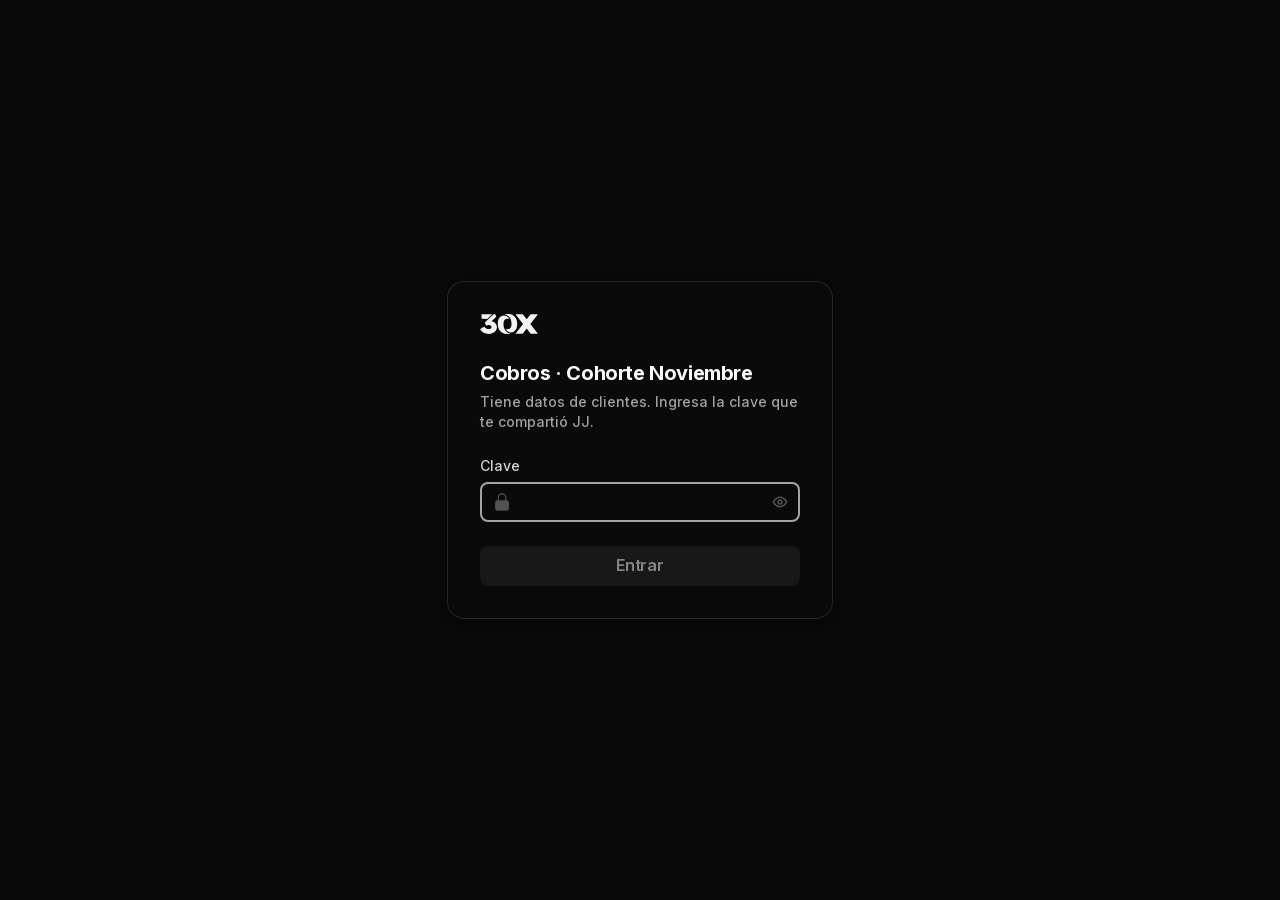
==== commit 4aed02b1: "Dashboard de cobros y onboarding · 2026-10-31 13:34 Co-Authored-By: Claude Opus 5.5 (1M context) <no" ====
--- a/index.html
+++ b/index.html
@@ -1 +1 @@
-<!DOCTYPE html><html lang="es"><head><meta charSet="utf-8"/><meta name="viewport" content="width=device-width, initial-scale=1"/><link rel="preload" href="./_next/static/media/83afe278b6a6bb3c-s.p.0q-301v4kxxnr.woff2" as="font" crossorigin="" type="font/woff2"/><link rel="stylesheet" href="./_next/static/chunks/0poxf.~7xzpi~.css" data-precedence="next"/><link rel="stylesheet" href="./_next/static/chunks/11-cd7_7hu02h.css" data-precedence="next"/><link rel="preload" as="script" fetchPriority="low" href="./_next/static/chunks/11kjahy2ntf0n.js"/><script src="./_next/static/chunks/05ynd69aob1p7.js" async=""></script><script src="./_next/static/chunks/00ilazh50sdzh.js" async=""></script><script src="./_next/static/chunks/turbopack-08drzhvyaivx6.js" async=""></script><script src="./_next/static/chunks/12jf59la_4g-5.js" async=""></script><script src="./_next/static/chunks/0dbhjjzl8qfwv.js" async=""></script><script src="./_next/static/chunks/0pasyzr3tx472.js" async=""></script><meta name="next-size-adjust" content=""/><meta name="theme-color" content="#1A1A1A"/><meta name="color-scheme" content="light dark"/><title>Cobros y Onboarding · 30X</title><meta name="description" content="Cohorte Octubre: cobros pendientes y onboarding de Sales Machine, AI Sales y Ventas con LinkedIn"/><link rel="icon" href="/icon.svg?icon.13203-q12dzmq.svg" sizes="any" type="image/svg+xml"/><script src="./_next/static/chunks/03~yq9q893hmn.js" noModule=""></script></head><body class="inter_2fe1ab3d-module__-T-KAq__variable bg-primary antialiased"><div hidden=""><!--$--><!--/$--></div><script>((a,b,c,d,e,f,g,h)=>{let i=document.documentElement,j=["light","dark"];function k(b){var c;(Array.isArray(a)?a:[a]).forEach(a=>{let c="class"===a,d=c&&f?e.map(a=>f[a]||a):e;c?(i.classList.remove(...d),i.classList.add(f&&f[b]?f[b]:b)):i.setAttribute(a,b)}),c=b,h&&j.includes(c)&&(i.style.colorScheme=c)}if(d)k(d);else try{let a=localStorage.getItem(b)||c,d=g&&"system"===a?window.matchMedia("(prefers-color-scheme: dark)").matches?"dark":"light":a;k(d)}catch(a){}})("class","theme","system",null,["light","dark"],{"light":"light-mode","dark":"dark-mode"},true,true)</script><div class="flex min-h-dvh items-center justify-center bg-primary px-4"><form class="flex w-full max-w-sm flex-col gap-6 rounded-2xl bg-primary p-8 shadow-xl ring-1 ring-secondary"><svg viewBox="0 0 261 90" fill="none" xmlns="http://www.w3.org/2000/svg" class="w-auto h-5 self-start dark:hidden"><path d="M32.1022 22.5415L7.08472 21.7814V1.23779H54.6559L32.1022 22.5415Z" fill="#010101"></path><path d="M76.1558 58.8727C76.1558 64.928 74.4767 70.26 71.1181 74.8566C67.7595 79.4654 63.2364 83.0692 57.549 85.6923C51.8737 88.3032 45.4997 89.6147 38.4517 89.6147C29.9082 89.6147 22.4802 87.9598 16.1799 84.6381C9.87949 81.3285 4.48625 76.0945 0 68.9606L18.7906 56.1393C20.2002 58.5418 21.9042 60.6011 23.8899 62.2926C25.8878 63.9964 28.0818 65.3448 30.4843 66.3377C32.8867 67.3305 35.5466 67.8331 38.4517 67.8331C41.0257 67.8331 43.3057 67.502 45.3037 66.8401C47.2894 66.1782 48.8951 65.1609 50.0963 63.788C51.2975 62.4152 51.8981 60.7358 51.8981 58.75C51.8981 56.5927 51.2363 54.8767 49.9003 53.5897C48.5765 52.3026 46.8971 51.371 44.8623 50.7949C42.8276 50.2188 40.609 49.9247 38.2066 49.9247C37.0421 49.9247 35.804 50.0228 34.468 50.2311C33.1442 50.4395 31.8938 50.7337 30.7294 51.1014C29.5649 51.4814 28.4864 51.9596 27.4935 52.5357L21.7694 38.5988L38.2556 22.7499H38.2434L61.0057 1.26245H68.8503L73.3 11.8408L51.984 32.078C53.6142 32.4212 55.2322 32.8869 56.8134 33.4998C60.5029 34.9094 63.8002 36.8338 66.7053 39.2853C69.6103 41.7368 71.9149 44.6419 73.6187 48.0005C75.3102 51.359 76.168 54.9871 76.168 58.885L76.1558 58.8727Z" fill="#010101"></path><path d="M260.68 1.25024H227.916L210.155 23.9021L192.406 1.25024H159.642L193.779 44.8012L159.642 88.3644H192.406L210.155 65.7126L227.916 88.3644H260.68L226.543 44.8012L260.68 1.25024Z" fill="#010101"></path><path d="M136.475 88.3401C132.638 89.1858 128.446 89.6026 123.911 89.6026C119.376 89.6026 115.012 89.1736 111.09 88.3155C107.339 87.5065 103.919 86.3054 100.818 84.6996C100.524 84.5525 100.242 84.4053 99.9478 84.2459C93.439 80.679 88.5115 75.5311 85.202 68.8139C81.8802 62.0968 80.2253 54.0926 80.2253 44.8014C80.2253 35.5102 81.7086 27.4201 85.202 20.7888C85.6555 19.9308 86.1334 19.1095 86.6237 18.3128C93.5982 7.17069 108.074 3.18708 119.609 9.51195C119.658 9.53647 119.707 9.56107 119.756 9.59784C121.178 10.3823 122.489 11.2402 123.727 12.2085C127.368 15.0033 130.224 18.5579 132.393 22.9461C132.393 22.9461 132.393 22.9584 132.393 22.9707C129.991 21.5978 127.159 20.9238 123.911 20.9238C120.491 20.9238 117.513 21.6347 115 23.0688C115.012 23.0443 115.024 23.0074 115.049 22.9707C113.271 23.9758 111.727 25.3365 110.403 27.0893C107.204 31.1956 105.611 37.1037 105.611 44.8259C105.611 46.7258 105.721 48.503 105.929 50.17C106.456 57.2181 108.05 63.4452 110.71 68.8385C114.031 75.5556 118.898 80.7036 125.333 84.2705C128.618 86.0969 132.295 87.4575 136.34 88.3401C136.377 88.3401 136.426 88.3523 136.463 88.3646L136.475 88.3401Z" fill="#010101"></path><path d="M110.968 1.26256C114.804 0.416791 118.996 0 123.531 0C128.067 0 132.43 0.429073 136.353 1.2871C140.104 2.09609 143.523 3.29727 146.624 4.903C146.919 5.05009 147.2 5.19733 147.495 5.35668C154.003 8.92361 158.931 14.0716 162.24 20.7887C165.562 27.5058 167.217 35.5101 167.217 44.8013C167.217 54.0924 165.734 62.1825 162.24 68.8138C161.787 69.6719 161.309 70.4931 160.819 71.2899C153.844 82.4319 139.368 86.4156 127.834 80.0907C127.785 80.0662 127.736 80.0416 127.687 80.0048C126.265 79.2203 124.953 78.3624 123.715 77.3941C120.075 74.5994 117.219 71.0447 115.049 66.6565C115.049 66.6565 115.049 66.6442 115.049 66.632C117.452 68.0048 120.283 68.6789 123.531 68.6789C126.951 68.6789 129.93 67.9679 132.443 66.5338C132.43 66.5583 132.418 66.5952 132.394 66.632C134.171 65.6268 135.715 64.2661 137.039 62.5133C140.238 58.407 141.832 52.4989 141.832 44.7767C141.832 42.8768 141.722 41.0996 141.513 39.4326C140.986 32.3845 139.393 26.1575 136.733 20.7641C133.411 14.047 128.545 8.89907 122.109 5.33214C118.824 3.50577 115.147 2.1451 111.102 1.26256C111.065 1.26256 111.017 1.25028 110.98 1.23802L110.968 1.26256Z" fill="#010101"></path></svg><svg viewBox="0 0 261 90" fill="none" xmlns="http://www.w3.org/2000/svg" class="w-auto hidden h-5 self-start dark:block"><path d="M32.1022 22.5415L7.08472 21.7814V1.23779H54.6559L32.1022 22.5415Z" fill="#F2F2F2"></path><path d="M76.1558 58.8727C76.1558 64.928 74.4767 70.26 71.1181 74.8566C67.7595 79.4654 63.2364 83.0692 57.549 85.6923C51.8737 88.3032 45.4997 89.6147 38.4517 89.6147C29.9082 89.6147 22.4802 87.9598 16.1799 84.6381C9.87949 81.3285 4.48625 76.0945 0 68.9606L18.7906 56.1393C20.2002 58.5418 21.9042 60.6011 23.8899 62.2926C25.8878 63.9964 28.0818 65.3448 30.4843 66.3377C32.8867 67.3305 35.5466 67.8331 38.4517 67.8331C41.0257 67.8331 43.3057 67.502 45.3037 66.8401C47.2894 66.1782 48.8951 65.1609 50.0963 63.788C51.2975 62.4152 51.8981 60.7358 51.8981 58.75C51.8981 56.5927 51.2363 54.8767 49.9003 53.5897C48.5765 52.3026 46.8971 51.371 44.8623 50.7949C42.8276 50.2188 40.609 49.9247 38.2066 49.9247C37.0421 49.9247 35.804 50.0228 34.468 50.2311C33.1442 50.4395 31.8938 50.7337 30.7294 51.1014C29.5649 51.4814 28.4864 51.9596 27.4935 52.5357L21.7694 38.5988L38.2556 22.7499H38.2434L61.0057 1.26245H68.8503L73.3 11.8408L51.984 32.078C53.6142 32.4212 55.2322 32.8869 56.8134 33.4998C60.5029 34.9094 63.8002 36.8338 66.7053 39.2853C69.6103 41.7368 71.9149 44.6419 73.6187 48.0005C75.3102 51.359 76.168 54.9871 76.168 58.885L76.1558 58.8727Z" fill="#F2F2F2"></path><path d="M260.68 1.25024H227.916L210.155 23.9021L192.406 1.25024H159.642L193.779 44.8012L159.642 88.3644H192.406L210.155 65.7126L227.916 88.3644H260.68L226.543 44.8012L260.68 1.25024Z" fill="#F2F2F2"></path><path d="M136.475 88.3401C132.638 89.1858 128.446 89.6026 123.911 89.6026C119.376 89.6026 115.012 89.1736 111.09 88.3155C107.339 87.5065 103.919 86.3054 100.818 84.6996C100.524 84.5525 100.242 84.4053 99.9478 84.2459C93.439 80.679 88.5115 75.5311 85.202 68.8139C81.8802 62.0968 80.2253 54.0926 80.2253 44.8014C80.2253 35.5102 81.7086 27.4201 85.202 20.7888C85.6555 19.9308 86.1334 19.1095 86.6237 18.3128C93.5982 7.17069 108.074 3.18708 119.609 9.51195C119.658 9.53647 119.707 9.56107 119.756 9.59784C121.178 10.3823 122.489 11.2402 123.727 12.2085C127.368 15.0033 130.224 18.5579 132.393 22.9461C132.393 22.9461 132.393 22.9584 132.393 22.9707C129.991 21.5978 127.159 20.9238 123.911 20.9238C120.491 20.9238 117.513 21.6347 115 23.0688C115.012 23.0443 115.024 23.0074 115.049 22.9707C113.271 23.9758 111.727 25.3365 110.403 27.0893C107.204 31.1956 105.611 37.1037 105.611 44.8259C105.611 46.7258 105.721 48.503 105.929 50.17C106.456 57.2181 108.05 63.4452 110.71 68.8385C114.031 75.5556 118.898 80.7036 125.333 84.2705C128.618 86.0969 132.295 87.4575 136.34 88.3401C136.377 88.3401 136.426 88.3523 136.463 88.3646L136.475 88.3401Z" fill="#F2F2F2"></path><path d="M110.968 1.26256C114.804 0.416791 118.996 0 123.531 0C128.067 0 132.43 0.429073 136.353 1.2871C140.104 2.09609 143.523 3.29727 146.624 4.903C146.919 5.05009 147.2 5.19733 147.495 5.35668C154.003 8.92361 158.931 14.0716 162.24 20.7887C165.562 27.5058 167.217 35.5101 167.217 44.8013C167.217 54.0924 165.734 62.1825 162.24 68.8138C161.787 69.6719 161.309 70.4931 160.819 71.2899C153.844 82.4319 139.368 86.4156 127.834 80.0907C127.785 80.0662 127.736 80.0416 127.687 80.0048C126.265 79.2203 124.953 78.3624 123.715 77.3941C120.075 74.5994 117.219 71.0447 115.049 66.6565C115.049 66.6565 115.049 66.6442 115.049 66.632C117.452 68.0048 120.283 68.6789 123.531 68.6789C126.951 68.6789 129.93 67.9679 132.443 66.5338C132.43 66.5583 132.418 66.5952 132.394 66.632C134.171 65.6268 135.715 64.2661 137.039 62.5133C140.238 58.407 141.832 52.4989 141.832 44.7767C141.832 42.8768 141.722 41.0996 141.513 39.4326C140.986 32.3845 139.393 26.1575 136.733 20.7641C133.411 14.047 128.545 8.89907 122.109 5.33214C118.824 3.50577 115.147 2.1451 111.102 1.26256C111.065 1.26256 111.017 1.25028 110.98 1.23802L110.968 1.26256Z" fill="#F2F2F2"></path></svg><div class="flex flex-col gap-1"><h1 class="text-xl font-bold tracking-[-0.02em] text-primary">Cobros y onboarding · Cohorte Octubre</h1><p class="text-sm font-medium text-tertiary">Tiene datos de clientes. Ingresa la clave que te compartió JJ.</p></div><div data-input-wrapper="true" data-input-size="md" class="group flex h-max w-full flex-col items-start justify-start gap-1.5" data-rac=""><label class="flex cursor-default items-center gap-0.5 text-sm font-medium text-secondary" id="react-aria-_R_hbtbH1_" for="react-aria-_R_hbtb_" data-label="true">Clave<span class="hidden text-brand-tertiary">*</span></label><div role="presentation" class="group/input relative flex w-full flex-row place-content-center place-items-center rounded-lg bg-primary shadow-xs ring-1 ring-primary transition-shadow duration-100 ease-linear ring-inset group-disabled:cursor-not-allowed group-disabled:opacity-50 group-invalid:ring-error_subtle" data-rac=""><svg xmlns="http://www.w3.org/2000/svg" viewBox="0 0 24 24" fill="currentColor" aria-hidden="true" data-slot="icon" class="pointer-events-none absolute text-fg-quaternary left-3 size-5"><path fill-rule="evenodd" d="M12 1.5a5.25 5.25 0 0 0-5.25 5.25v3a3 3 0 0 0-3 3v6.75a3 3 0 0 0 3 3h10.5a3 3 0 0 0 3-3v-6.75a3 3 0 0 0-3-3v-3c0-2.9-2.35-5.25-5.25-5.25Zm3.75 8.25v-3a3.75 3.75 0 1 0-7.5 0v3h7.5Z" clip-rule="evenodd"></path></svg><input type="password" tabindex="0" id="react-aria-_R_hbtb_" aria-labelledby="react-aria-_R_hbtbH1_" aria-describedby="react-aria-_R_hbtbH3_ react-aria-_R_hbtbH4_" class="m-0 w-full bg-transparent text-primary ring-0 outline-hidden placeholder:text-placeholder autofill:rounded-lg autofill:text-primary disabled:cursor-not-allowed px-3 py-2 text-md pl-10" data-rac="" value=""/><button class="absolute flex cursor-pointer items-center justify-center text-fg-quaternary transition duration-100 ease-linear hover:text-fg-quaternary_hover focus:text-fg-quaternary_hover focus:outline-hidden right-3" data-rac="" type="button" tabindex="0" data-react-aria-pressable="true" aria-label="Toggle password visibility" id="react-aria-_R_1dhbtb_"><svg viewBox="0 0 24 24" width="24" height="24" stroke="currentColor" stroke-width="2" fill="none" stroke-linecap="round" stroke-linejoin="round" aria-hidden="true" class="size-4 stroke-[2.25px]"><path d="M2.42 12.713c-.136-.215-.204-.323-.242-.49a1.173 1.173 0 0 1 0-.446c.038-.167.106-.274.242-.49C3.546 9.505 6.895 5 12 5s8.455 4.505 9.58 6.287c.137.215.205.323.243.49.029.125.029.322 0 .446-.038.167-.106.274-.242.49C20.455 14.495 17.105 19 12 19c-5.106 0-8.455-4.505-9.58-6.287Z"></path><path d="M12 15a3 3 0 1 0 0-6 3 3 0 0 0 0 6Z"></path></svg></button></div></div><button type="submit" disabled="" class="inline-flex items-center justify-center font-semibold text-base tracking-[-0.3px] leading-[1.6] transition-all duration-200 ease-out rounded-lg disabled:cursor-not-allowed disabled:opacity-50 focus:outline-none focus-visible:ring-2 focus-visible:ring-offset-2 focus-visible:ring-[#E9FF7B] bg-[#262626] text-white hover:brightness-150 active:brightness-125 ring-1 ring-black/10 h-10 px-5 gap-2"><span>Entrar</span></button></form></div><!--$--><!--/$--><script src="./_next/static/chunks/11kjahy2ntf0n.js" id="_R_" async=""></script><script>(self.__next_f=self.__next_f||[]).push([0])</script><script>self.__next_f.push([1,"1:\"$Sreact.fragment\"\n2:I[7808,[\"./_next/static/chunks/12jf59la_4g-5.js\",\"./_next/static/chunks/0dbhjjzl8qfwv.js\"],\"Theme\"]\n3:I[39756,[\"./_next/static/chunks/12jf59la_4g-5.js\",\"./_next/static/chunks/0dbhjjzl8qfwv.js\"],\"default\"]\n4:I[37457,[\"./_next/static/chunks/12jf59la_4g-5.js\",\"./_next/static/chunks/0dbhjjzl8qfwv.js\"],\"default\"]\n5:I[2268,[\"./_next/static/chunks/12jf59la_4g-5.js\",\"./_next/static/chunks/0dbhjjzl8qfwv.js\",\"./_next/static/chunks/0pasyzr3tx472.js\"],\"Candado\"]\n6:I[97367,[\"./_next/static/chunks/12jf59la_4g-5.js\",\"./_next/static/chunks/0dbhjjzl8qfwv.js\"],\"OutletBoundary\"]\n7:\"$Sreact.suspense\"\n9:I[97367,[\"./_next/static/chunks/12jf59la_4g-5.js\",\"./_next/static/chunks/0dbhjjzl8qfwv.js\"],\"ViewportBoundary\"]\nb:I[97367,[\"./_next/static/chunks/12jf59la_4g-5.js\",\"./_next/static/chunks/0dbhjjzl8qfwv.js\"],\"MetadataBoundary\"]\nd:I[68027,[\"./_next/static/chunks/12jf59la_4g-5.js\",\"./_next/static/chunks/0dbhjjzl8qfwv.js\"],\"default\",1]\n:HL[\"./_next/static/chunks/0poxf.~7xzpi~.css\",\"style\"]\n:HL[\"./_next/static/chunks/11-cd7_7hu02h.css\",\"style\"]\n:HL[\"./_next/static/media/83afe278b6a6bb3c-s.p.0q-301v4kxxnr.woff2\",\"font\",{\"crossOrigin\":\"\",\"type\":\"font/woff2\"}]\n"])</script><script>self.__next_f.push([1,"0:{\"P\":null,\"c\":[\"\",\"\"],\"q\":\"\",\"i\":false,\"f\":[[[\"\",{\"children\":[\"__PAGE__\",{}]},\"$undefined\",\"$undefined\",16],[[\"$\",\"$1\",\"c\",{\"children\":[[[\"$\",\"link\",\"0\",{\"rel\":\"stylesheet\",\"href\":\"./_next/static/chunks/0poxf.~7xzpi~.css\",\"precedence\":\"next\",\"crossOrigin\":\"$undefined\",\"nonce\":\"$undefined\"}],[\"$\",\"link\",\"1\",{\"rel\":\"stylesheet\",\"href\":\"./_next/static/chunks/11-cd7_7hu02h.css\",\"precedence\":\"next\",\"crossOrigin\":\"$undefined\",\"nonce\":\"$undefined\"}],[\"$\",\"script\",\"script-0\",{\"src\":\"./_next/static/chunks/12jf59la_4g-5.js\",\"async\":true,\"nonce\":\"$undefined\"}],[\"$\",\"script\",\"script-1\",{\"src\":\"./_next/static/chunks/0dbhjjzl8qfwv.js\",\"async\":true,\"nonce\":\"$undefined\"}]],[\"$\",\"html\",null,{\"lang\":\"es\",\"suppressHydrationWarning\":true,\"children\":[\"$\",\"body\",null,{\"className\":\"inter_2fe1ab3d-module__-T-KAq__variable bg-primary antialiased\",\"children\":[\"$\",\"$L2\",null,{\"children\":[\"$\",\"$L3\",null,{\"parallelRouterKey\":\"children\",\"error\":\"$undefined\",\"errorStyles\":\"$undefined\",\"errorScripts\":\"$undefined\",\"template\":[\"$\",\"$L4\",null,{}],\"templateStyles\":\"$undefined\",\"templateScripts\":\"$undefined\",\"notFound\":[[[\"$\",\"title\",null,{\"children\":\"404: This page could not be found.\"}],[\"$\",\"div\",null,{\"style\":{\"fontFamily\":\"system-ui,\\\"Segoe UI\\\",Roboto,Helvetica,Arial,sans-serif,\\\"Apple Color Emoji\\\",\\\"Segoe UI Emoji\\\"\",\"height\":\"100vh\",\"textAlign\":\"center\",\"display\":\"flex\",\"flexDirection\":\"column\",\"alignItems\":\"center\",\"justifyContent\":\"center\"},\"children\":[\"$\",\"div\",null,{\"children\":[[\"$\",\"style\",null,{\"dangerouslySetInnerHTML\":{\"__html\":\"body{color:#000;background:#fff;margin:0}.next-error-h1{border-right:1px solid rgba(0,0,0,.3)}@media (prefers-color-scheme:dark){body{color:#fff;background:#000}.next-error-h1{border-right:1px solid rgba(255,255,255,.3)}}\"}}],[\"$\",\"h1\",null,{\"className\":\"next-error-h1\",\"style\":{\"display\":\"inline-block\",\"margin\":\"0 20px 0 0\",\"padding\":\"0 23px 0 0\",\"fontSize\":24,\"fontWeight\":500,\"verticalAlign\":\"top\",\"lineHeight\":\"49px\"},\"children\":404}],[\"$\",\"div\",null,{\"style\":{\"display\":\"inline-block\"},\"children\":[\"$\",\"h2\",null,{\"style\":{\"fontSize\":14,\"fontWeight\":400,\"lineHeight\":\"49px\",\"margin\":0},\"children\":\"This page could not be found.\"}]}]]}]}]],[]],\"forbidden\":\"$undefined\",\"unauthorized\":\"$undefined\"}]}]}]}]]}],{\"children\":[[\"$\",\"$1\",\"c\",{\"children\":[[\"$\",\"$L5\",null,{}],[[\"$\",\"script\",\"script-0\",{\"src\":\"./_next/static/chunks/0pasyzr3tx472.js\",\"async\":true,\"nonce\":\"$undefined\"}]],[\"$\",\"$L6\",null,{\"children\":[\"$\",\"$7\",null,{\"name\":\"Next.MetadataOutlet\",\"children\":\"$@8\"}]}]]}],{},null,false,null]},null,false,null],[\"$\",\"$1\",\"h\",{\"children\":[null,[\"$\",\"$L9\",null,{\"children\":\"$La\"}],[\"$\",\"div\",null,{\"hidden\":true,\"children\":[\"$\",\"$Lb\",null,{\"children\":[\"$\",\"$7\",null,{\"name\":\"Next.Metadata\",\"children\":\"$Lc\"}]}]}],[\"$\",\"meta\",null,{\"name\":\"next-size-adjust\",\"content\":\"\"}]]}],false]],\"m\":\"$undefined\",\"G\":[\"$d\",[[\"$\",\"link\",\"0\",{\"rel\":\"stylesheet\",\"href\":\"./_next/static/chunks/0poxf.~7xzpi~.css\",\"precedence\":\"next\",\"crossOrigin\":\"$undefined\",\"nonce\":\"$undefined\"}],[\"$\",\"link\",\"1\",{\"rel\":\"stylesheet\",\"href\":\"./_next/static/chunks/11-cd7_7hu02h.css\",\"precedence\":\"next\",\"crossOrigin\":\"$undefined\",\"nonce\":\"$undefined\"}]]],\"S\":true,\"h\":null,\"s\":\"$undefined\",\"l\":\"$undefined\",\"p\":\"$undefined\",\"d\":\"$undefined\",\"b\":\"3AXOLVlCBNH2nscgYTvEy\"}\n"])</script><script>self.__next_f.push([1,"a:[[\"$\",\"meta\",\"0\",{\"charSet\":\"utf-8\"}],[\"$\",\"meta\",\"1\",{\"name\":\"viewport\",\"content\":\"width=device-width, initial-scale=1\"}],[\"$\",\"meta\",\"2\",{\"name\":\"theme-color\",\"content\":\"#1A1A1A\"}],[\"$\",\"meta\",\"3\",{\"name\":\"color-scheme\",\"content\":\"light dark\"}]]\n"])</script><script>self.__next_f.push([1,"e:I[27201,[\"./_next/static/chunks/12jf59la_4g-5.js\",\"./_next/static/chunks/0dbhjjzl8qfwv.js\"],\"IconMark\"]\n8:null\nc:[[\"$\",\"title\",\"0\",{\"children\":\"Cobros y Onboarding · 30X\"}],[\"$\",\"meta\",\"1\",{\"name\":\"description\",\"content\":\"Cohorte Octubre: cobros pendientes y onboarding de Sales Machine, AI Sales y Ventas con LinkedIn\"}],[\"$\",\"link\",\"2\",{\"rel\":\"icon\",\"href\":\"/icon.svg?icon.13203-q12dzmq.svg\",\"sizes\":\"any\",\"type\":\"image/svg+xml\"}],[\"$\",\"$Le\",\"3\",{}]]\n"])</script></body></html>+<!DOCTYPE html><html lang="es"><head><meta charSet="utf-8"/><meta name="viewport" content="width=device-width, initial-scale=1"/><link rel="preload" href="./_next/static/media/83afe278b6a6bb3c-s.p.0q-301v4kxxnr.woff2" as="font" crossorigin="" type="font/woff2"/><link rel="stylesheet" href="./_next/static/chunks/0poxf.~7xzpi~.css" data-precedence="next"/><link rel="stylesheet" href="./_next/static/chunks/140hnk7wgpl74.css" data-precedence="next"/><link rel="preload" as="script" fetchPriority="low" href="./_next/static/chunks/11kjahy2ntf0n.js"/><script src="./_next/static/chunks/05ynd69aob1p7.js" async=""></script><script src="./_next/static/chunks/00ilazh50sdzh.js" async=""></script><script src="./_next/static/chunks/turbopack-08drzhvyaivx6.js" async=""></script><script src="./_next/static/chunks/09guvu1o7a3d_.js" async=""></script><script src="./_next/static/chunks/0dbhjjzl8qfwv.js" async=""></script><script src="./_next/static/chunks/17mxsuegroo2j.js" async=""></script><meta name="next-size-adjust" content=""/><meta name="theme-color" content="#0A0A0A"/><meta name="color-scheme" content="light dark"/><title>Cobros · 30X</title><meta name="description" content="Cohorte Noviembre: qué cobrar hoy y esta semana en Sales Machine, AI Sales y Ventas con LinkedIn"/><link rel="icon" href="/icon.svg?icon.13203-q12dzmq.svg" sizes="any" type="image/svg+xml"/><script src="./_next/static/chunks/03~yq9q893hmn.js" noModule=""></script></head><body class="inter_2fe1ab3d-module__-T-KAq__variable bg-primary antialiased"><div hidden=""><!--$--><!--/$--></div><script>((a,b,c,d,e,f,g,h)=>{let i=document.documentElement,j=["light","dark"];function k(b){var c;(Array.isArray(a)?a:[a]).forEach(a=>{let c="class"===a,d=c&&f?e.map(a=>f[a]||a):e;c?(i.classList.remove(...d),i.classList.add(f&&f[b]?f[b]:b)):i.setAttribute(a,b)}),c=b,h&&j.includes(c)&&(i.style.colorScheme=c)}if(d)k(d);else try{let a=localStorage.getItem(b)||c,d=g&&"system"===a?window.matchMedia("(prefers-color-scheme: dark)").matches?"dark":"light":a;k(d)}catch(a){}})("class","theme","dark",null,["light","dark"],{"light":"light-mode","dark":"dark-mode"},false,true)</script><div class="flex min-h-dvh items-center justify-center bg-primary px-4"><form class="flex w-full max-w-sm flex-col gap-6 rounded-2xl bg-primary p-8 shadow-xl ring-1 ring-secondary"><svg viewBox="0 0 261 90" fill="none" xmlns="http://www.w3.org/2000/svg" class="w-auto h-5 self-start dark:hidden"><path d="M32.1022 22.5415L7.08472 21.7814V1.23779H54.6559L32.1022 22.5415Z" fill="#010101"></path><path d="M76.1558 58.8727C76.1558 64.928 74.4767 70.26 71.1181 74.8566C67.7595 79.4654 63.2364 83.0692 57.549 85.6923C51.8737 88.3032 45.4997 89.6147 38.4517 89.6147C29.9082 89.6147 22.4802 87.9598 16.1799 84.6381C9.87949 81.3285 4.48625 76.0945 0 68.9606L18.7906 56.1393C20.2002 58.5418 21.9042 60.6011 23.8899 62.2926C25.8878 63.9964 28.0818 65.3448 30.4843 66.3377C32.8867 67.3305 35.5466 67.8331 38.4517 67.8331C41.0257 67.8331 43.3057 67.502 45.3037 66.8401C47.2894 66.1782 48.8951 65.1609 50.0963 63.788C51.2975 62.4152 51.8981 60.7358 51.8981 58.75C51.8981 56.5927 51.2363 54.8767 49.9003 53.5897C48.5765 52.3026 46.8971 51.371 44.8623 50.7949C42.8276 50.2188 40.609 49.9247 38.2066 49.9247C37.0421 49.9247 35.804 50.0228 34.468 50.2311C33.1442 50.4395 31.8938 50.7337 30.7294 51.1014C29.5649 51.4814 28.4864 51.9596 27.4935 52.5357L21.7694 38.5988L38.2556 22.7499H38.2434L61.0057 1.26245H68.8503L73.3 11.8408L51.984 32.078C53.6142 32.4212 55.2322 32.8869 56.8134 33.4998C60.5029 34.9094 63.8002 36.8338 66.7053 39.2853C69.6103 41.7368 71.9149 44.6419 73.6187 48.0005C75.3102 51.359 76.168 54.9871 76.168 58.885L76.1558 58.8727Z" fill="#010101"></path><path d="M260.68 1.25024H227.916L210.155 23.9021L192.406 1.25024H159.642L193.779 44.8012L159.642 88.3644H192.406L210.155 65.7126L227.916 88.3644H260.68L226.543 44.8012L260.68 1.25024Z" fill="#010101"></path><path d="M136.475 88.3401C132.638 89.1858 128.446 89.6026 123.911 89.6026C119.376 89.6026 115.012 89.1736 111.09 88.3155C107.339 87.5065 103.919 86.3054 100.818 84.6996C100.524 84.5525 100.242 84.4053 99.9478 84.2459C93.439 80.679 88.5115 75.5311 85.202 68.8139C81.8802 62.0968 80.2253 54.0926 80.2253 44.8014C80.2253 35.5102 81.7086 27.4201 85.202 20.7888C85.6555 19.9308 86.1334 19.1095 86.6237 18.3128C93.5982 7.17069 108.074 3.18708 119.609 9.51195C119.658 9.53647 119.707 9.56107 119.756 9.59784C121.178 10.3823 122.489 11.2402 123.727 12.2085C127.368 15.0033 130.224 18.5579 132.393 22.9461C132.393 22.9461 132.393 22.9584 132.393 22.9707C129.991 21.5978 127.159 20.9238 123.911 20.9238C120.491 20.9238 117.513 21.6347 115 23.0688C115.012 23.0443 115.024 23.0074 115.049 22.9707C113.271 23.9758 111.727 25.3365 110.403 27.0893C107.204 31.1956 105.611 37.1037 105.611 44.8259C105.611 46.7258 105.721 48.503 105.929 50.17C106.456 57.2181 108.05 63.4452 110.71 68.8385C114.031 75.5556 118.898 80.7036 125.333 84.2705C128.618 86.0969 132.295 87.4575 136.34 88.3401C136.377 88.3401 136.426 88.3523 136.463 88.3646L136.475 88.3401Z" fill="#010101"></path><path d="M110.968 1.26256C114.804 0.416791 118.996 0 123.531 0C128.067 0 132.43 0.429073 136.353 1.2871C140.104 2.09609 143.523 3.29727 146.624 4.903C146.919 5.05009 147.2 5.19733 147.495 5.35668C154.003 8.92361 158.931 14.0716 162.24 20.7887C165.562 27.5058 167.217 35.5101 167.217 44.8013C167.217 54.0924 165.734 62.1825 162.24 68.8138C161.787 69.6719 161.309 70.4931 160.819 71.2899C153.844 82.4319 139.368 86.4156 127.834 80.0907C127.785 80.0662 127.736 80.0416 127.687 80.0048C126.265 79.2203 124.953 78.3624 123.715 77.3941C120.075 74.5994 117.219 71.0447 115.049 66.6565C115.049 66.6565 115.049 66.6442 115.049 66.632C117.452 68.0048 120.283 68.6789 123.531 68.6789C126.951 68.6789 129.93 67.9679 132.443 66.5338C132.43 66.5583 132.418 66.5952 132.394 66.632C134.171 65.6268 135.715 64.2661 137.039 62.5133C140.238 58.407 141.832 52.4989 141.832 44.7767C141.832 42.8768 141.722 41.0996 141.513 39.4326C140.986 32.3845 139.393 26.1575 136.733 20.7641C133.411 14.047 128.545 8.89907 122.109 5.33214C118.824 3.50577 115.147 2.1451 111.102 1.26256C111.065 1.26256 111.017 1.25028 110.98 1.23802L110.968 1.26256Z" fill="#010101"></path></svg><svg viewBox="0 0 261 90" fill="none" xmlns="http://www.w3.org/2000/svg" class="w-auto hidden h-5 self-start dark:block"><path d="M32.1022 22.5415L7.08472 21.7814V1.23779H54.6559L32.1022 22.5415Z" fill="#F2F2F2"></path><path d="M76.1558 58.8727C76.1558 64.928 74.4767 70.26 71.1181 74.8566C67.7595 79.4654 63.2364 83.0692 57.549 85.6923C51.8737 88.3032 45.4997 89.6147 38.4517 89.6147C29.9082 89.6147 22.4802 87.9598 16.1799 84.6381C9.87949 81.3285 4.48625 76.0945 0 68.9606L18.7906 56.1393C20.2002 58.5418 21.9042 60.6011 23.8899 62.2926C25.8878 63.9964 28.0818 65.3448 30.4843 66.3377C32.8867 67.3305 35.5466 67.8331 38.4517 67.8331C41.0257 67.8331 43.3057 67.502 45.3037 66.8401C47.2894 66.1782 48.8951 65.1609 50.0963 63.788C51.2975 62.4152 51.8981 60.7358 51.8981 58.75C51.8981 56.5927 51.2363 54.8767 49.9003 53.5897C48.5765 52.3026 46.8971 51.371 44.8623 50.7949C42.8276 50.2188 40.609 49.9247 38.2066 49.9247C37.0421 49.9247 35.804 50.0228 34.468 50.2311C33.1442 50.4395 31.8938 50.7337 30.7294 51.1014C29.5649 51.4814 28.4864 51.9596 27.4935 52.5357L21.7694 38.5988L38.2556 22.7499H38.2434L61.0057 1.26245H68.8503L73.3 11.8408L51.984 32.078C53.6142 32.4212 55.2322 32.8869 56.8134 33.4998C60.5029 34.9094 63.8002 36.8338 66.7053 39.2853C69.6103 41.7368 71.9149 44.6419 73.6187 48.0005C75.3102 51.359 76.168 54.9871 76.168 58.885L76.1558 58.8727Z" fill="#F2F2F2"></path><path d="M260.68 1.25024H227.916L210.155 23.9021L192.406 1.25024H159.642L193.779 44.8012L159.642 88.3644H192.406L210.155 65.7126L227.916 88.3644H260.68L226.543 44.8012L260.68 1.25024Z" fill="#F2F2F2"></path><path d="M136.475 88.3401C132.638 89.1858 128.446 89.6026 123.911 89.6026C119.376 89.6026 115.012 89.1736 111.09 88.3155C107.339 87.5065 103.919 86.3054 100.818 84.6996C100.524 84.5525 100.242 84.4053 99.9478 84.2459C93.439 80.679 88.5115 75.5311 85.202 68.8139C81.8802 62.0968 80.2253 54.0926 80.2253 44.8014C80.2253 35.5102 81.7086 27.4201 85.202 20.7888C85.6555 19.9308 86.1334 19.1095 86.6237 18.3128C93.5982 7.17069 108.074 3.18708 119.609 9.51195C119.658 9.53647 119.707 9.56107 119.756 9.59784C121.178 10.3823 122.489 11.2402 123.727 12.2085C127.368 15.0033 130.224 18.5579 132.393 22.9461C132.393 22.9461 132.393 22.9584 132.393 22.9707C129.991 21.5978 127.159 20.9238 123.911 20.9238C120.491 20.9238 117.513 21.6347 115 23.0688C115.012 23.0443 115.024 23.0074 115.049 22.9707C113.271 23.9758 111.727 25.3365 110.403 27.0893C107.204 31.1956 105.611 37.1037 105.611 44.8259C105.611 46.7258 105.721 48.503 105.929 50.17C106.456 57.2181 108.05 63.4452 110.71 68.8385C114.031 75.5556 118.898 80.7036 125.333 84.2705C128.618 86.0969 132.295 87.4575 136.34 88.3401C136.377 88.3401 136.426 88.3523 136.463 88.3646L136.475 88.3401Z" fill="#F2F2F2"></path><path d="M110.968 1.26256C114.804 0.416791 118.996 0 123.531 0C128.067 0 132.43 0.429073 136.353 1.2871C140.104 2.09609 143.523 3.29727 146.624 4.903C146.919 5.05009 147.2 5.19733 147.495 5.35668C154.003 8.92361 158.931 14.0716 162.24 20.7887C165.562 27.5058 167.217 35.5101 167.217 44.8013C167.217 54.0924 165.734 62.1825 162.24 68.8138C161.787 69.6719 161.309 70.4931 160.819 71.2899C153.844 82.4319 139.368 86.4156 127.834 80.0907C127.785 80.0662 127.736 80.0416 127.687 80.0048C126.265 79.2203 124.953 78.3624 123.715 77.3941C120.075 74.5994 117.219 71.0447 115.049 66.6565C115.049 66.6565 115.049 66.6442 115.049 66.632C117.452 68.0048 120.283 68.6789 123.531 68.6789C126.951 68.6789 129.93 67.9679 132.443 66.5338C132.43 66.5583 132.418 66.5952 132.394 66.632C134.171 65.6268 135.715 64.2661 137.039 62.5133C140.238 58.407 141.832 52.4989 141.832 44.7767C141.832 42.8768 141.722 41.0996 141.513 39.4326C140.986 32.3845 139.393 26.1575 136.733 20.7641C133.411 14.047 128.545 8.89907 122.109 5.33214C118.824 3.50577 115.147 2.1451 111.102 1.26256C111.065 1.26256 111.017 1.25028 110.98 1.23802L110.968 1.26256Z" fill="#F2F2F2"></path></svg><div class="flex flex-col gap-1"><h1 class="text-xl font-bold tracking-[-0.02em] text-primary">Cobros · Cohorte Noviembre</h1><p class="text-sm font-medium text-tertiary">Tiene datos de clientes. Ingresa la clave que te compartió JJ.</p></div><div data-input-wrapper="true" data-input-size="md" class="group flex h-max w-full flex-col items-start justify-start gap-1.5" data-rac=""><label class="flex cursor-default items-center gap-0.5 text-sm font-medium text-secondary" id="react-aria-_R_hbtbH1_" for="react-aria-_R_hbtb_" data-label="true">Clave<span class="hidden text-brand-tertiary">*</span></label><div role="presentation" class="group/input relative flex w-full flex-row place-content-center place-items-center rounded-lg bg-primary shadow-xs ring-1 ring-primary transition-shadow duration-100 ease-linear ring-inset group-disabled:cursor-not-allowed group-disabled:opacity-50 group-invalid:ring-error_subtle" data-rac=""><svg xmlns="http://www.w3.org/2000/svg" viewBox="0 0 24 24" fill="currentColor" aria-hidden="true" data-slot="icon" class="pointer-events-none absolute text-fg-quaternary left-3 size-5"><path fill-rule="evenodd" d="M12 1.5a5.25 5.25 0 0 0-5.25 5.25v3a3 3 0 0 0-3 3v6.75a3 3 0 0 0 3 3h10.5a3 3 0 0 0 3-3v-6.75a3 3 0 0 0-3-3v-3c0-2.9-2.35-5.25-5.25-5.25Zm3.75 8.25v-3a3.75 3.75 0 1 0-7.5 0v3h7.5Z" clip-rule="evenodd"></path></svg><input type="password" tabindex="0" id="react-aria-_R_hbtb_" aria-labelledby="react-aria-_R_hbtbH1_" aria-describedby="react-aria-_R_hbtbH3_ react-aria-_R_hbtbH4_" class="m-0 w-full bg-transparent text-primary ring-0 outline-hidden placeholder:text-placeholder autofill:rounded-lg autofill:text-primary disabled:cursor-not-allowed px-3 py-2 text-md pl-10" data-rac="" value=""/><button class="absolute flex cursor-pointer items-center justify-center text-fg-quaternary transition duration-100 ease-linear hover:text-fg-quaternary_hover focus:text-fg-quaternary_hover focus:outline-hidden right-3" data-rac="" type="button" tabindex="0" data-react-aria-pressable="true" aria-label="Toggle password visibility" id="react-aria-_R_1dhbtb_"><svg viewBox="0 0 24 24" width="24" height="24" stroke="currentColor" stroke-width="2" fill="none" stroke-linecap="round" stroke-linejoin="round" aria-hidden="true" class="size-4 stroke-[2.25px]"><path d="M2.42 12.713c-.136-.215-.204-.323-.242-.49a1.173 1.173 0 0 1 0-.446c.038-.167.106-.274.242-.49C3.546 9.505 6.895 5 12 5s8.455 4.505 9.58 6.287c.137.215.205.323.243.49.029.125.029.322 0 .446-.038.167-.106.274-.242.49C20.455 14.495 17.105 19 12 19c-5.106 0-8.455-4.505-9.58-6.287Z"></path><path d="M12 15a3 3 0 1 0 0-6 3 3 0 0 0 0 6Z"></path></svg></button></div></div><button type="submit" disabled="" class="inline-flex items-center justify-center font-semibold text-base tracking-[-0.3px] leading-[1.6] transition-all duration-200 ease-out rounded-lg disabled:cursor-not-allowed disabled:opacity-50 focus:outline-none focus-visible:ring-2 focus-visible:ring-offset-2 focus-visible:ring-[#E9FF7B] bg-[#262626] text-white hover:brightness-150 active:brightness-125 ring-1 ring-black/10 h-10 px-5 gap-2"><span>Entrar</span></button></form></div><!--$--><!--/$--><script src="./_next/static/chunks/11kjahy2ntf0n.js" id="_R_" async=""></script><script>(self.__next_f=self.__next_f||[]).push([0])</script><script>self.__next_f.push([1,"1:\"$Sreact.fragment\"\n2:I[7808,[\"./_next/static/chunks/09guvu1o7a3d_.js\",\"./_next/static/chunks/0dbhjjzl8qfwv.js\"],\"Theme\"]\n3:I[39756,[\"./_next/static/chunks/09guvu1o7a3d_.js\",\"./_next/static/chunks/0dbhjjzl8qfwv.js\"],\"default\"]\n4:I[37457,[\"./_next/static/chunks/09guvu1o7a3d_.js\",\"./_next/static/chunks/0dbhjjzl8qfwv.js\"],\"default\"]\n5:I[2268,[\"./_next/static/chunks/09guvu1o7a3d_.js\",\"./_next/static/chunks/0dbhjjzl8qfwv.js\",\"./_next/static/chunks/17mxsuegroo2j.js\"],\"Candado\"]\n6:I[97367,[\"./_next/static/chunks/09guvu1o7a3d_.js\",\"./_next/static/chunks/0dbhjjzl8qfwv.js\"],\"OutletBoundary\"]\n7:\"$Sreact.suspense\"\n9:I[97367,[\"./_next/static/chunks/09guvu1o7a3d_.js\",\"./_next/static/chunks/0dbhjjzl8qfwv.js\"],\"ViewportBoundary\"]\nb:I[97367,[\"./_next/static/chunks/09guvu1o7a3d_.js\",\"./_next/static/chunks/0dbhjjzl8qfwv.js\"],\"MetadataBoundary\"]\nd:I[68027,[\"./_next/static/chunks/09guvu1o7a3d_.js\",\"./_next/static/chunks/0dbhjjzl8qfwv.js\"],\"default\",1]\n:HL[\"./_next/static/chunks/0poxf.~7xzpi~.css\",\"style\"]\n:HL[\"./_next/static/chunks/140hnk7wgpl74.css\",\"style\"]\n:HL[\"./_next/static/media/83afe278b6a6bb3c-s.p.0q-301v4kxxnr.woff2\",\"font\",{\"crossOrigin\":\"\",\"type\":\"font/woff2\"}]\n"])</script><script>self.__next_f.push([1,"0:{\"P\":null,\"c\":[\"\",\"\"],\"q\":\"\",\"i\":false,\"f\":[[[\"\",{\"children\":[\"__PAGE__\",{}]},\"$undefined\",\"$undefined\",16],[[\"$\",\"$1\",\"c\",{\"children\":[[[\"$\",\"link\",\"0\",{\"rel\":\"stylesheet\",\"href\":\"./_next/static/chunks/0poxf.~7xzpi~.css\",\"precedence\":\"next\",\"crossOrigin\":\"$undefined\",\"nonce\":\"$undefined\"}],[\"$\",\"link\",\"1\",{\"rel\":\"stylesheet\",\"href\":\"./_next/static/chunks/140hnk7wgpl74.css\",\"precedence\":\"next\",\"crossOrigin\":\"$undefined\",\"nonce\":\"$undefined\"}],[\"$\",\"script\",\"script-0\",{\"src\":\"./_next/static/chunks/09guvu1o7a3d_.js\",\"async\":true,\"nonce\":\"$undefined\"}],[\"$\",\"script\",\"script-1\",{\"src\":\"./_next/static/chunks/0dbhjjzl8qfwv.js\",\"async\":true,\"nonce\":\"$undefined\"}]],[\"$\",\"html\",null,{\"lang\":\"es\",\"suppressHydrationWarning\":true,\"children\":[\"$\",\"body\",null,{\"className\":\"inter_2fe1ab3d-module__-T-KAq__variable bg-primary antialiased\",\"children\":[\"$\",\"$L2\",null,{\"children\":[\"$\",\"$L3\",null,{\"parallelRouterKey\":\"children\",\"error\":\"$undefined\",\"errorStyles\":\"$undefined\",\"errorScripts\":\"$undefined\",\"template\":[\"$\",\"$L4\",null,{}],\"templateStyles\":\"$undefined\",\"templateScripts\":\"$undefined\",\"notFound\":[[[\"$\",\"title\",null,{\"children\":\"404: This page could not be found.\"}],[\"$\",\"div\",null,{\"style\":{\"fontFamily\":\"system-ui,\\\"Segoe UI\\\",Roboto,Helvetica,Arial,sans-serif,\\\"Apple Color Emoji\\\",\\\"Segoe UI Emoji\\\"\",\"height\":\"100vh\",\"textAlign\":\"center\",\"display\":\"flex\",\"flexDirection\":\"column\",\"alignItems\":\"center\",\"justifyContent\":\"center\"},\"children\":[\"$\",\"div\",null,{\"children\":[[\"$\",\"style\",null,{\"dangerouslySetInnerHTML\":{\"__html\":\"body{color:#000;background:#fff;margin:0}.next-error-h1{border-right:1px solid rgba(0,0,0,.3)}@media (prefers-color-scheme:dark){body{color:#fff;background:#000}.next-error-h1{border-right:1px solid rgba(255,255,255,.3)}}\"}}],[\"$\",\"h1\",null,{\"className\":\"next-error-h1\",\"style\":{\"display\":\"inline-block\",\"margin\":\"0 20px 0 0\",\"padding\":\"0 23px 0 0\",\"fontSize\":24,\"fontWeight\":500,\"verticalAlign\":\"top\",\"lineHeight\":\"49px\"},\"children\":404}],[\"$\",\"div\",null,{\"style\":{\"display\":\"inline-block\"},\"children\":[\"$\",\"h2\",null,{\"style\":{\"fontSize\":14,\"fontWeight\":400,\"lineHeight\":\"49px\",\"margin\":0},\"children\":\"This page could not be found.\"}]}]]}]}]],[]],\"forbidden\":\"$undefined\",\"unauthorized\":\"$undefined\"}]}]}]}]]}],{\"children\":[[\"$\",\"$1\",\"c\",{\"children\":[[\"$\",\"$L5\",null,{}],[[\"$\",\"script\",\"script-0\",{\"src\":\"./_next/static/chunks/17mxsuegroo2j.js\",\"async\":true,\"nonce\":\"$undefined\"}]],[\"$\",\"$L6\",null,{\"children\":[\"$\",\"$7\",null,{\"name\":\"Next.MetadataOutlet\",\"children\":\"$@8\"}]}]]}],{},null,false,null]},null,false,null],[\"$\",\"$1\",\"h\",{\"children\":[null,[\"$\",\"$L9\",null,{\"children\":\"$La\"}],[\"$\",\"div\",null,{\"hidden\":true,\"children\":[\"$\",\"$Lb\",null,{\"children\":[\"$\",\"$7\",null,{\"name\":\"Next.Metadata\",\"children\":\"$Lc\"}]}]}],[\"$\",\"meta\",null,{\"name\":\"next-size-adjust\",\"content\":\"\"}]]}],false]],\"m\":\"$undefined\",\"G\":[\"$d\",[[\"$\",\"link\",\"0\",{\"rel\":\"stylesheet\",\"href\":\"./_next/static/chunks/0poxf.~7xzpi~.css\",\"precedence\":\"next\",\"crossOrigin\":\"$undefined\",\"nonce\":\"$undefined\"}],[\"$\",\"link\",\"1\",{\"rel\":\"stylesheet\",\"href\":\"./_next/static/chunks/140hnk7wgpl74.css\",\"precedence\":\"next\",\"crossOrigin\":\"$undefined\",\"nonce\":\"$undefined\"}]]],\"S\":true,\"h\":null,\"s\":\"$undefined\",\"l\":\"$undefined\",\"p\":\"$undefined\",\"d\":\"$undefined\",\"b\":\"5yiqsNUM2rOfUZ3ncfvDw\"}\n"])</script><script>self.__next_f.push([1,"a:[[\"$\",\"meta\",\"0\",{\"charSet\":\"utf-8\"}],[\"$\",\"meta\",\"1\",{\"name\":\"viewport\",\"content\":\"width=device-width, initial-scale=1\"}],[\"$\",\"meta\",\"2\",{\"name\":\"theme-color\",\"content\":\"#0A0A0A\"}],[\"$\",\"meta\",\"3\",{\"name\":\"color-scheme\",\"content\":\"light dark\"}]]\n"])</script><script>self.__next_f.push([1,"e:I[27201,[\"./_next/static/chunks/09guvu1o7a3d_.js\",\"./_next/static/chunks/0dbhjjzl8qfwv.js\"],\"IconMark\"]\n8:null\nc:[[\"$\",\"title\",\"0\",{\"children\":\"Cobros · 30X\"}],[\"$\",\"meta\",\"1\",{\"name\":\"description\",\"content\":\"Cohorte Noviembre: qué cobrar hoy y esta semana en Sales Machine, AI Sales y Ventas con LinkedIn\"}],[\"$\",\"link\",\"2\",{\"rel\":\"icon\",\"href\":\"/icon.svg?icon.13203-q12dzmq.svg\",\"sizes\":\"any\",\"type\":\"image/svg+xml\"}],[\"$\",\"$Le\",\"3\",{}]]\n"])</script></body></html>
--- a/_next/static/chunks/140hnk7wgpl74.css
+++ b/_next/static/chunks/140hnk7wgpl74.css
@@ -0,0 +1 @@
+@layer properties{@supports (((-webkit-hyphens:none)) and (not (margin-trim:inline))) or ((-moz-orient:inline) and (not (color:rgb(from red r g b)))){*,:before,:after,::backdrop{--tw-translate-x:0;--tw-translate-y:0;--tw-translate-z:0;--tw-scale-x:1;--tw-scale-y:1;--tw-scale-z:1;--tw-rotate-x:initial;--tw-rotate-y:initial;--tw-rotate-z:initial;--tw-skew-x:initial;--tw-skew-y:initial;--tw-scroll-snap-strictness:proximity;--tw-space-x-reverse:0;--tw-divide-y-reverse:0;--tw-border-style:solid;--tw-gradient-position:initial;--tw-gradient-from:#0000;--tw-gradient-via:#0000;--tw-gradient-to:#0000;--tw-gradient-stops:initial;--tw-gradient-via-stops:initial;--tw-gradient-from-position:0%;--tw-gradient-via-position:50%;--tw-gradient-to-position:100%;--tw-leading:initial;--tw-font-weight:initial;--tw-tracking:initial;--tw-ordinal:initial;--tw-slashed-zero:initial;--tw-numeric-figure:initial;--tw-numeric-spacing:initial;--tw-numeric-fraction:initial;--tw-shadow:0 0 #0000;--tw-shadow-color:initial;--tw-shadow-alpha:100%;--tw-inset-shadow:0 0 #0000;--tw-inset-shadow-color:initial;--tw-inset-shadow-alpha:100%;--tw-ring-color:initial;--tw-ring-shadow:0 0 #0000;--tw-inset-ring-color:initial;--tw-inset-ring-shadow:0 0 #0000;--tw-ring-inset:initial;--tw-ring-offset-width:0px;--tw-ring-offset-color:#fff;--tw-ring-offset-shadow:0 0 #0000;--tw-outline-style:solid;--tw-blur:initial;--tw-brightness:initial;--tw-contrast:initial;--tw-grayscale:initial;--tw-hue-rotate:initial;--tw-invert:initial;--tw-opacity:initial;--tw-saturate:initial;--tw-sepia:initial;--tw-drop-shadow:initial;--tw-drop-shadow-color:initial;--tw-drop-shadow-alpha:100%;--tw-drop-shadow-size:initial;--tw-backdrop-blur:initial;--tw-backdrop-brightness:initial;--tw-backdrop-contrast:initial;--tw-backdrop-grayscale:initial;--tw-backdrop-hue-rotate:initial;--tw-backdrop-invert:initial;--tw-backdrop-opacity:initial;--tw-backdrop-saturate:initial;--tw-backdrop-sepia:initial;--tw-duration:initial;--tw-ease:initial;--tw-content:"";--tw-mask-linear:linear-gradient(#fff, #fff);--tw-mask-radial:linear-gradient(#fff, #fff);--tw-mask-conic:linear-gradient(#fff, #fff);--tw-mask-left:linear-gradient(#fff, #fff);--tw-mask-right:linear-gradient(#fff, #fff);--tw-mask-bottom:linear-gradient(#fff, #fff);--tw-mask-top:linear-gradient(#fff, #fff);--tw-mask-bottom-from-position:0%;--tw-mask-bottom-to-position:100%;--tw-mask-bottom-from-color:black;--tw-mask-bottom-to-color:transparent;--tw-mask-linear-position:0deg;--tw-mask-linear-from-position:0%;--tw-mask-linear-to-position:100%;--tw-mask-linear-from-color:black;--tw-mask-linear-to-color:transparent}}}@layer theme{:root,:host{--font-sans:-apple-system, BlinkMacSystemFont, "Segoe UI", Roboto, "Helvetica Neue", "Noto Sans", Arial, sans-serif, "Apple Color Emoji", "Segoe UI Emoji", "Segoe UI Symbol", "Noto Color Emoji";--font-mono:ui-monospace, "Roboto Mono", SFMono-Regular, Menlo, Monaco, Consolas, "Liberation Mono", "Courier New", monospace;--color-red-50:#fef2f2;--color-red-100:#ffe2e2;--color-red-200:#ffcaca;--color-red-300:#ffa3a3;--color-red-400:#ff6568;--color-red-500:#fb2c36;--color-red-600:#e40014;--color-red-700:#bf000f;--color-red-800:#9f0712;--color-red-900:#82181a;--color-red-950:#460809;--color-orange-50:#fff7ed;--color-orange-100:#ffedd5;--color-orange-200:#ffd7a8;--color-orange-300:#ffb96d;--color-orange-400:#ff8b1a;--color-orange-500:#fe6e00;--color-orange-600:#f05100;--color-orange-700:#c53c00;--color-orange-800:#9f2d00;--color-orange-900:#7e2a0c;--color-orange-950:#441306;--color-amber-50:#fffbeb;--color-amber-100:#fef3c6;--color-amber-200:#fee685;--color-amber-300:#ffd236;--color-amber-400:#fcbb00;--color-amber-500:#f99c00;--color-amber-600:#dd7400;--color-amber-700:#b75000;--color-amber-800:#953d00;--color-amber-900:#7b3306;--color-amber-950:#461901;--color-yellow-50:#fefce8;--color-yellow-100:#fef9c2;--color-yellow-200:#fff085;--color-yellow-300:#ffe02a;--color-yellow-400:#fac800;--color-yellow-500:#edb200;--color-yellow-600:#cd8900;--color-yellow-700:#a36100;--color-yellow-800:#874b00;--color-yellow-900:#733e0a;--color-yellow-950:#432004;--color-green-50:#f0fdf4;--color-green-100:#dcfce7;--color-green-200:#b9f8cf;--color-green-300:#7bf1a8;--color-green-400:#05df72;--color-green-500:#00c758;--color-green-600:#00a544;--color-green-700:#008138;--color-green-800:#016630;--color-green-900:#0d542b;--color-green-950:#032e15;--color-emerald-50:#ecfdf5;--color-emerald-100:#d0fae5;--color-emerald-200:#a4f4cf;--color-emerald-300:#5ee9b5;--color-emerald-400:#00d294;--color-emerald-500:#00bb7f;--color-emerald-600:#009767;--color-emerald-700:#007956;--color-emerald-800:#005f46;--color-emerald-900:#004e3b;--color-emerald-950:#002c22;--color-sky-50:#f0f9ff;--color-sky-100:#dff2fe;--color-sky-200:#b8e6fe;--color-sky-300:#77d4ff;--color-sky-400:#00bcfe;--color-sky-500:#00a5ef;--color-sky-600:#0084cc;--color-sky-700:#0069a4;--color-sky-800:#005986;--color-sky-900:#024a70;--color-sky-950:#052f4a;--color-blue-50:#eff6ff;--color-blue-100:#dbeafe;--color-blue-200:#bedbff;--color-blue-300:#90c5ff;--color-blue-400:#54a2ff;--color-blue-500:#3080ff;--color-blue-600:#155dfc;--color-blue-700:#1447e6;--color-blue-800:#193cb8;--color-blue-900:#1c398e;--color-blue-950:#162456;--color-indigo-50:#eef2ff;--color-indigo-100:#e0e7ff;--color-indigo-200:#c7d2ff;--color-indigo-300:#a4b3ff;--color-indigo-400:#7d87ff;--color-indigo-500:#625fff;--color-indigo-600:#4f39f6;--color-indigo-700:#432dd7;--color-indigo-800:#372aac;--color-indigo-900:#312c85;--color-indigo-950:#1e1a4d;--color-purple-50:#faf5ff;--color-purple-100:#f3e8ff;--color-purple-200:#e9d5ff;--color-purple-300:#d9b3ff;--color-purple-400:#c07eff;--color-purple-500:#ac4bff;--color-purple-600:#9810fa;--color-purple-700:#8200da;--color-purple-800:#6e11b0;--color-purple-900:#59168b;--color-purple-950:#3c0366;--color-fuchsia-50:#fdf4ff;--color-fuchsia-100:#fae8ff;--color-fuchsia-200:#f6cfff;--color-fuchsia-300:#f2a9ff;--color-fuchsia-400:#ec6cff;--color-fuchsia-500:#e12afb;--color-fuchsia-600:#c600db;--color-fuchsia-700:#a600b5;--color-fuchsia-800:#8a0194;--color-fuchsia-900:#721378;--color-fuchsia-950:#4b004f;--color-pink-50:#fdf2f8;--color-pink-100:#fce7f3;--color-pink-200:#fccee8;--color-pink-300:#fda5d5;--color-pink-400:#fb64b6;--color-pink-500:#f6339a;--color-pink-600:#e30076;--color-pink-700:#c4005c;--color-pink-800:#a2004c;--color-pink-900:#861043;--color-pink-950:#510424;--color-slate-50:#f8fafc;--color-slate-100:#f1f5f9;--color-slate-200:#e2e8f0;--color-slate-300:#cad5e2;--color-slate-400:#90a1b9;--color-slate-500:#62748e;--color-slate-600:#45556c;--color-slate-700:#314158;--color-slate-800:#1d293d;--color-slate-900:#0f172b;--color-slate-950:#020618;--color-neutral-50:#fafafa;--color-neutral-100:#f5f5f5;--color-neutral-200:#e5e5e5;--color-neutral-300:#d4d4d4;--color-neutral-400:#a1a1a1;--color-neutral-500:#737373;--color-neutral-600:#525252;--color-neutral-700:#404040;--color-neutral-800:#262626;--color-neutral-900:#171717;--color-neutral-950:#0a0a0a;--color-black:#000;--color-white:#fff;--spacing:.25rem;--container-xs:20rem;--container-sm:24rem;--container-2xl:42rem;--text-xs:calc(var(--spacing) * 3);--text-xs--line-height:calc(var(--spacing) * 4.5);--text-sm:calc(var(--spacing) * 3.5);--text-sm--line-height:calc(var(--spacing) * 5);--text-base:1rem;--text-base--line-height:calc(1.5 / 1);--text-lg:calc(var(--spacing) * 4.5);--text-lg--line-height:calc(var(--spacing) * 7);--text-xl:calc(var(--spacing) * 5);--text-xl--line-height:calc(var(--spacing) * 7.5);--font-weight-normal:400;--font-weight-medium:500;--font-weight-semibold:600;--font-weight-bold:700;--leading-snug:1.375;--radius-sm:.25rem;--radius-md:.375rem;--radius-lg:.5rem;--radius-xl:.75rem;--radius-2xl:1rem;--shadow-xs:0px 1px 2px #00000008;--ease-in:cubic-bezier(.4, 0, 1, 1);--ease-out:cubic-bezier(0, 0, .2, 1);--animate-spin:spin 1s linear infinite;--blur-xs:4px;--blur-3xl:64px;--default-transition-duration:.15s;--default-transition-timing-function:cubic-bezier(.4, 0, .2, 1);--default-font-family:var(--font-sans);--default-mono-font-family:var(--font-mono);--font-body:var(--font-inter,"Inter"), -apple-system, "Segoe UI", Roboto, Arial, sans-serif;--text-md:calc(var(--spacing) * 4);--text-md--line-height:calc(var(--spacing) * 6);--text-display-xs:calc(var(--spacing) * 6);--text-display-xs--line-height:calc(var(--spacing) * 8);--text-display-sm:calc(var(--spacing) * 7.5);--text-display-sm--line-height:calc(var(--spacing) * 9.5);--text-display-md:calc(var(--spacing) * 9);--text-display-md--line-height:calc(var(--spacing) * 10);--text-display-md--letter-spacing:-.025em;--text-display-lg:calc(var(--spacing) * 12);--text-display-lg--line-height:calc(var(--spacing) * 13.2);--text-display-lg--letter-spacing:-.03em;--text-display-xl:calc(var(--spacing) * 15);--text-display-xl--line-height:calc(var(--spacing) * 16.5);--text-display-xl--letter-spacing:-.04em;--max-width-container:1280px;--radius-none:0px;--radius-full:9999px;--shadow-skeuomorphic:0px 0px 0px 1px #0000002e inset, 0px -2px 0px 0px #0000000d inset;--color-transparent:#0000;--color-alpha-white:#fff;--color-alpha-black:#000;--color-brand-50:#fafafa;--color-brand-100:#f5f5f7;--color-brand-200:#e5e5e5;--color-brand-300:#d4d4d4;--color-brand-400:#a3a3a3;--color-brand-500:#737373;--color-brand-600:#525252;--color-brand-700:#404040;--color-brand-800:#262626;--color-brand-900:#1a1a1a;--color-brand-950:#0a0a0a;--color-utility-blue-50:var(--color-blue-50);--color-utility-blue-100:var(--color-blue-100);--color-utility-blue-200:var(--color-blue-200);--color-utility-blue-400:var(--color-blue-400);--color-utility-blue-500:var(--color-blue-500);--color-utility-blue-600:var(--color-blue-600);--color-utility-blue-700:var(--color-blue-700);--color-utility-brand-50:var(--color-brand-50);--color-utility-brand-100:var(--color-brand-100);--color-utility-brand-200:var(--color-brand-200);--color-utility-brand-400:var(--color-brand-400);--color-utility-brand-500:var(--color-brand-500);--color-utility-brand-600:var(--color-brand-600);--color-utility-brand-700:var(--color-brand-700);--color-utility-neutral-50:var(--color-neutral-50);--color-utility-neutral-100:var(--color-neutral-100);--color-utility-neutral-200:var(--color-neutral-200);--color-utility-neutral-300:var(--color-neutral-300);--color-utility-neutral-400:var(--color-neutral-400);--color-utility-neutral-500:var(--color-neutral-500);--color-utility-neutral-600:var(--color-neutral-600);--color-utility-neutral-700:var(--color-neutral-700);--color-utility-neutral-800:var(--color-neutral-800);--color-utility-neutral-900:var(--color-neutral-900);--color-utility-red-50:var(--color-red-50);--color-utility-red-100:var(--color-red-100);--color-utility-red-200:var(--color-red-200);--color-utility-red-400:var(--color-red-400);--color-utility-red-500:var(--color-red-500);--color-utility-red-600:var(--color-red-600);--color-utility-red-700:var(--color-red-700);--color-utility-yellow-50:var(--color-yellow-50);--color-utility-yellow-100:var(--color-yellow-100);--color-utility-yellow-200:var(--color-yellow-200);--color-utility-yellow-400:var(--color-yellow-400);--color-utility-yellow-500:var(--color-yellow-500);--color-utility-yellow-700:var(--color-yellow-700);--color-utility-green-50:var(--color-green-50);--color-utility-green-100:var(--color-green-100);--color-utility-green-200:var(--color-green-200);--color-utility-green-400:var(--color-green-400);--color-utility-green-500:var(--color-green-500);--color-utility-green-600:var(--color-green-600);--color-utility-green-700:var(--color-green-700);--color-utility-orange-50:var(--color-orange-50);--color-utility-orange-100:var(--color-orange-100);--color-utility-orange-200:var(--color-orange-200);--color-utility-orange-400:var(--color-orange-400);--color-utility-orange-500:var(--color-orange-500);--color-utility-orange-600:var(--color-orange-600);--color-utility-orange-700:var(--color-orange-700);--color-utility-indigo-50:var(--color-indigo-50);--color-utility-indigo-100:var(--color-indigo-100);--color-utility-indigo-200:var(--color-indigo-200);--color-utility-indigo-400:var(--color-indigo-400);--color-utility-indigo-500:var(--color-indigo-500);--color-utility-indigo-700:var(--color-indigo-700);--color-utility-pink-50:var(--color-pink-50);--color-utility-pink-100:var(--color-pink-100);--color-utility-pink-200:var(--color-pink-200);--color-utility-pink-400:var(--color-pink-400);--color-utility-pink-500:var(--color-pink-500);--color-utility-pink-700:var(--color-pink-700);--color-utility-purple-50:var(--color-purple-50);--color-utility-purple-100:var(--color-purple-100);--color-utility-purple-200:var(--color-purple-200);--color-utility-purple-400:var(--color-purple-400);--color-utility-purple-500:var(--color-purple-500);--color-utility-purple-700:var(--color-purple-700);--color-utility-sky-50:var(--color-sky-50);--color-utility-sky-100:var(--color-sky-100);--color-utility-sky-200:var(--color-sky-200);--color-utility-sky-400:var(--color-sky-400);--color-utility-sky-500:var(--color-sky-500);--color-utility-sky-700:var(--color-sky-700);--color-utility-slate-50:var(--color-slate-50);--color-utility-slate-100:var(--color-slate-100);--color-utility-slate-200:var(--color-slate-200);--color-utility-slate-400:var(--color-slate-400);--color-utility-slate-500:var(--color-slate-500);--color-utility-slate-700:var(--color-slate-700);--color-text-primary:var(--color-neutral-900);--color-text-tertiary:var(--color-neutral-600);--color-text-error-primary:var(--color-red-600);--color-text-warning-primary:var(--color-yellow-600);--color-text-success-primary:var(--color-green-600);--color-text-white:var(--color-white);--color-text-secondary:var(--color-neutral-700);--color-text-secondary_hover:var(--color-neutral-800);--color-text-tertiary_hover:var(--color-neutral-700);--color-text-brand-secondary:var(--color-brand-700);--color-text-placeholder:var(--color-neutral-500);--color-text-brand-tertiary:var(--color-brand-600);--color-text-editor-icon-fg:var(--color-neutral-400);--color-text-editor-icon-fg_active:var(--color-neutral-500);--color-text-quaternary:var(--color-neutral-500);--color-text-brand-primary:var(--color-brand-900);--color-text-primary_on-brand:var(--color-white);--color-text-secondary_on-brand:var(--color-brand-200);--color-text-tertiary_on-brand:var(--color-brand-200);--color-text-quaternary_on-brand:var(--color-brand-300);--color-text-brand-tertiary_alt:var(--color-brand-600);--color-text-error-primary_hover:var(--color-red-700);--color-text-brand-secondary_hover:var(--color-brand-800);--color-border-primary:var(--color-neutral-300);--color-border-secondary:var(--color-neutral-200);--color-border-secondary_alt:#0000001a;--color-border-tertiary:var(--color-neutral-100);--color-border-error:var(--color-red-500);--color-border-error_subtle:var(--color-red-300);--color-border-brand:var(--color-brand-500);--color-border-brand_alt:var(--color-brand-600);--color-fg-secondary:var(--color-neutral-700);--color-fg-warning-primary:var(--color-yellow-600);--color-fg-success-primary:var(--color-green-600);--color-fg-white:var(--color-white);--color-fg-success-secondary:var(--color-green-500);--color-fg-secondary_hover:var(--color-neutral-800);--color-fg-primary:var(--color-neutral-900);--color-fg-brand-secondary:var(--color-brand-500);--color-fg-brand-primary:var(--color-brand-600);--color-fg-quaternary:var(--color-neutral-400);--color-fg-quaternary_hover:var(--color-neutral-500);--color-fg-error-primary:var(--color-red-600);--color-fg-error-secondary:var(--color-red-500);--color-fg-tertiary:var(--color-neutral-600);--color-fg-brand-primary_alt:var(--color-fg-brand-primary);--color-fg-brand-secondary_alt:var(--color-fg-brand-secondary);--color-fg-brand-secondary_hover:var(--color-brand-600);--color-bg-primary:var(--color-white);--color-bg-tertiary:var(--color-neutral-100);--color-bg-brand-primary:var(--color-brand-50);--color-bg-error-secondary:var(--color-red-100);--color-bg-warning-primary:var(--color-yellow-50);--color-bg-warning-secondary:var(--color-yellow-100);--color-bg-success-primary:var(--color-green-50);--color-bg-success-secondary:var(--color-green-100);--color-bg-brand-solid:var(--color-brand-600);--color-bg-secondary-solid:var(--color-neutral-600);--color-bg-error-solid:var(--color-red-600);--color-bg-warning-solid:var(--color-yellow-600);--color-bg-success-solid:var(--color-green-600);--color-bg-secondary_hover:var(--color-neutral-100);--color-bg-primary_hover:var(--color-neutral-50);--color-bg-active:var(--color-neutral-50);--color-bg-brand-solid_hover:var(--color-brand-700);--color-bg-error-primary:var(--color-red-50);--color-bg-brand-secondary:var(--color-brand-100);--color-bg-secondary:#f5f5f7;--color-bg-quaternary:var(--color-neutral-200);--color-bg-primary_alt:var(--color-white);--color-bg-brand-primary_alt:var(--color-brand-50);--color-bg-secondary_alt:var(--color-neutral-50);--color-bg-overlay:var(--color-neutral-950);--color-bg-brand-section:var(--color-brand-800);--color-bg-brand-section_subtle:var(--color-brand-700);--color-bg-primary-solid:var(--color-neutral-950);--color-bg-error-solid_hover:var(--color-red-700);--color-app-store-badge-border:166 166 166 1;--color-featured-icon-light-fg-brand:var(--color-brand-600);--color-featured-icon-light-fg-error:var(--color-red-600);--color-featured-icon-light-fg-gray:var(--color-neutral-500);--color-featured-icon-light-fg-success:var(--color-green-600);--color-featured-icon-light-fg-warning:var(--color-yellow-600);--color-focus-ring:var(--color-brand-500);--color-slider-handle-bg:var(--color-white);--color-slider-handle-border:var(--color-brand-600);--color-toggle-border:var(--color-neutral-300);--color-toggle-slim-border_pressed-hover:var(--color-bg-brand-solid_hover);--color-toggle-slim-border_pressed:var(--color-bg-brand-solid);--color-tooltip-supporting-text:var(--color-neutral-300);--background-color-primary:var(--color-bg-primary);--background-color-tertiary:var(--color-bg-tertiary);--background-color-error-secondary:var(--color-bg-error-secondary);--background-color-warning-secondary:var(--color-bg-warning-secondary);--background-color-success-secondary:var(--color-bg-success-secondary);--background-color-brand-solid:var(--color-bg-brand-solid);--background-color-secondary-solid:var(--color-bg-secondary-solid);--background-color-error-solid:var(--color-bg-error-solid);--background-color-warning-solid:var(--color-bg-warning-solid);--background-color-success-solid:var(--color-bg-success-solid);--background-color-primary_hover:var(--color-bg-primary_hover);--background-color-brand-solid_hover:var(--color-bg-brand-solid_hover);--background-color-error-primary:var(--color-bg-error-primary);--background-color-brand-secondary:var(--color-bg-brand-secondary);--background-color-secondary:var(--color-bg-secondary);--background-color-quaternary:var(--color-bg-quaternary);--background-color-primary_alt:var(--color-bg-primary_alt);--background-color-brand-primary_alt:var(--color-bg-brand-primary_alt);--background-color-secondary_alt:var(--color-bg-secondary_alt);--background-color-overlay:var(--color-bg-overlay);--background-color-primary-solid:var(--color-bg-primary-solid);--background-color-error-solid_hover:var(--color-bg-error-solid_hover);--text-color-primary:var(--color-text-primary);--text-color-secondary:var(--color-text-secondary);--text-color-secondary_hover:var(--color-text-secondary_hover);--text-color-tertiary:var(--color-text-tertiary);--text-color-tertiary_hover:var(--color-text-tertiary_hover);--text-color-error-primary:var(--color-text-error-primary);--text-color-brand-secondary:var(--color-text-brand-secondary);--text-color-placeholder:var(--color-text-placeholder);--text-color-brand-tertiary:var(--color-text-brand-tertiary);--text-color-quaternary:var(--color-text-quaternary);--text-color-primary_on-brand:var(--color-text-primary_on-brand);--text-color-secondary_on-brand:var(--color-text-secondary_on-brand);--text-color-error-primary_hover:var(--color-text-error-primary_hover);--text-color-brand-secondary_hover:var(--color-text-brand-secondary_hover);--text-color-tooltip-supporting-text:var(--color-tooltip-supporting-text);--border-color-primary:var(--color-border-primary);--border-color-secondary:var(--color-border-secondary);--ring-color-primary:var(--color-border-primary);--ring-color-secondary:var(--color-border-secondary);--ring-color-secondary_alt:var(--color-border-secondary_alt);--ring-color-error:var(--color-border-error);--ring-color-error_subtle:var(--color-border-error_subtle);--ring-color-brand:var(--color-border-brand);--ring-color-brand-solid:var(--color-bg-brand-solid);--outline-color-primary:var(--color-border-primary);--outline-color-error:var(--color-border-error);--outline-color-error_subtle:var(--color-border-error_subtle);--outline-color-brand:var(--color-border-brand)}@supports (color:lab(0% 0 0)){:root,:host{--color-red-50:lab(96.5005% 4.18508 1.52328);--color-red-100:lab(92.243% 10.2865 3.83865);--color-red-200:lab(86.017% 19.8815 7.75869);--color-red-300:lab(76.5514% 36.422 15.5335);--color-red-400:lab(63.7053% 60.745 31.3109);--color-red-500:lab(55.4814% 75.0732 48.8528);--color-red-600:lab(48.4493% 77.4328 61.5452);--color-red-700:lab(40.4273% 67.2623 53.7441);--color-red-800:lab(33.7174% 55.8993 41.0293);--color-red-900:lab(28.5139% 44.5539 29.0463);--color-red-950:lab(13.003% 29.04 16.7519);--color-orange-50:lab(97.7008% 1.53735 5.90649);--color-orange-100:lab(94.7127% 3.58394 14.3151);--color-orange-200:lab(88.4871% 9.94918 28.8378);--color-orange-300:lab(80.8059% 21.7313 50.4455);--color-orange-400:lab(70.0429% 42.5156 75.8207);--color-orange-500:lab(64.272% 57.1788 90.3583);--color-orange-600:lab(57.1026% 64.2584 89.8886);--color-orange-700:lab(46.4615% 57.7275 70.8507);--color-orange-800:lab(37.1566% 46.6433 50.5562);--color-orange-900:lab(30.2951% 36.0434 37.671);--color-orange-950:lab(14.1747% 23.4515 19.4461);--color-amber-50:lab(98.6252% -.635922 8.42309);--color-amber-100:lab(95.916% -1.21653 23.111);--color-amber-200:lab(91.7203% -.505269 49.9084);--color-amber-300:lab(86.4156% 6.13147 78.3961);--color-amber-400:lab(80.1641% 16.6016 99.2089);--color-amber-500:lab(72.7183% 31.8672 97.9407);--color-amber-600:lab(60.3514% 40.5624 87.1228);--color-amber-700:lab(47.2709% 42.9082 69.2966);--color-amber-800:lab(37.8822% 37.1699 52.2718);--color-amber-900:lab(31.2288% 30.2627 40.0378);--color-amber-950:lab(15.8111% 20.9107 23.3752);--color-yellow-50:lab(98.6846% -1.79055 9.7766);--color-yellow-100:lab(97.3564% -4.51407 27.344);--color-yellow-200:lab(94.3433% -5.00429 52.9663);--color-yellow-300:lab(89.7033% -.480294 84.4917);--color-yellow-400:lab(83.2664% 8.65132 106.895);--color-yellow-500:lab(76.3898% 14.5258 98.4589);--color-yellow-600:lab(62.7799% 22.4197 86.1544);--color-yellow-700:lab(47.8202% 25.2426 66.5015);--color-yellow-800:lab(38.7484% 23.5833 51.4916);--color-yellow-900:lab(32.3865% 21.1273 38.5959);--color-yellow-950:lab(16.8146% 15.7422 23.1133);--color-green-50:lab(98.1563% -5.60117 2.75915);--color-green-100:lab(96.1861% -13.8464 6.52365);--color-green-200:lab(92.4222% -26.4702 12.9427);--color-green-300:lab(86.9953% -47.2691 25.0054);--color-green-400:lab(78.503% -64.9265 39.7492);--color-green-500:lab(70.5521% -66.5147 45.8073);--color-green-600:lab(59.0978% -58.6621 41.2579);--color-green-700:lab(47.0329% -47.0239 31.4788);--color-green-800:lab(37.4616% -36.7971 22.9692);--color-green-900:lab(30.797% -29.6927 17.382);--color-green-950:lab(15.6845% -20.4225 11.7249);--color-emerald-50:lab(97.8462% -6.94966 1.85487);--color-emerald-100:lab(94.9004% -17.0769 5.63836);--color-emerald-200:lab(90.2247% -31.039 9.47084);--color-emerald-300:lab(83.9203% -48.7124 13.8849);--color-emerald-400:lab(75.0771% -60.7313 19.4147);--color-emerald-500:lab(66.9756% -58.27 19.5419);--color-emerald-600:lab(55.0481% -49.9246 15.93);--color-emerald-700:lab(44.4871% -41.0396 11.0361);--color-emerald-800:lab(35.3675% -33.1188 8.04002);--color-emerald-900:lab(28.8637% -26.9249 5.45986);--color-emerald-950:lab(15.0582% -17.9507 2.38369);--color-sky-50:lab(97.3623% -2.33802 -4.13098);--color-sky-100:lab(94.3709% -4.56053 -8.23453);--color-sky-200:lab(88.6983% -11.3978 -16.8488);--color-sky-300:lab(80.3307% -20.2945 -31.385);--color-sky-400:lab(70.687% -23.6078 -45.9483);--color-sky-500:lab(63.3038% -18.433 -51.0407);--color-sky-600:lab(51.7754% -11.4712 -49.8349);--color-sky-700:lab(41.6013% -9.10804 -42.5647);--color-sky-800:lab(35.164% -9.57692 -34.4068);--color-sky-900:lab(29.1959% -8.34689 -28.2453);--color-sky-950:lab(17.8299% -5.31271 -21.1584);--color-blue-50:lab(96.492% -1.14644 -5.11479);--color-blue-100:lab(92.0301% -2.24757 -11.6453);--color-blue-200:lab(86.15% -4.04379 -21.0797);--color-blue-300:lab(77.5052% -6.4629 -36.42);--color-blue-400:lab(65.0361% -1.42065 -56.9802);--color-blue-500:lab(54.1736% 13.3369 -74.6839);--color-blue-600:lab(44.0605% 29.0279 -86.0352);--color-blue-700:lab(36.9089% 35.0961 -85.6872);--color-blue-800:lab(30.2514% 27.7853 -70.2699);--color-blue-900:lab(26.1542% 15.7545 -51.5504);--color-blue-950:lab(15.6723% 8.86232 -32.2945);--color-indigo-50:lab(95.4818% .411302 -6.78529);--color-indigo-100:lab(91.6577% 1.04591 -12.7199);--color-indigo-200:lab(84.4329% 3.18977 -23.9688);--color-indigo-300:lab(74.0235% 8.54138 -41.6075);--color-indigo-400:lab(59.866% 22.4834 -64.4485);--color-indigo-500:lab(48.295% 38.3129 -81.9673);--color-indigo-600:lab(38.4009% 52.6132 -92.3857);--color-indigo-700:lab(32.4486% 49.2217 -84.6695);--color-indigo-800:lab(26.6645% 37.9804 -68.6402);--color-indigo-900:lab(23.3911% 24.6978 -50.4718);--color-indigo-950:lab(12.4853% 14.9672 -31.3418);--color-purple-50:lab(97.1627% 2.99937 -4.13398);--color-purple-100:lab(93.3333% 6.97437 -9.83434);--color-purple-200:lab(87.8405% 13.4282 -18.7159);--color-purple-300:lab(78.3298% 26.2195 -34.9499);--color-purple-400:lab(63.6946% 47.6127 -59.2066);--color-purple-500:lab(52.0183% 66.11 -78.2316);--color-purple-600:lab(43.0295% 75.21 -86.5669);--color-purple-700:lab(36.1758% 69.8525 -80.0381);--color-purple-800:lab(30.6017% 56.7637 -64.4751);--color-purple-900:lab(24.9401% 45.2703 -51.2728);--color-purple-950:lab(14.8253% 38.9005 -44.5861);--color-fuchsia-50:lab(97.1083% 4.46233 -4.09334);--color-fuchsia-100:lab(93.9419% 9.57647 -9.08735);--color-fuchsia-200:lab(87.7108% 19.9958 -18.2054);--color-fuchsia-300:lab(78.5378% 39.3533 -32.9615);--color-fuchsia-400:lab(66.1178% 66.0652 -52.4733);--color-fuchsia-500:lab(56.4256% 83.132 -64.639);--color-fuchsia-600:lab(47.5131% 83.4271 -63.0363);--color-fuchsia-700:lab(39.787% 72.2653 -53.1244);--color-fuchsia-800:lab(32.904% 60.2883 -43.6569);--color-fuchsia-900:lab(27.755% 48.6174 -34.3553);--color-fuchsia-950:lab(15.7348% 39.0235 -27.4073);--color-pink-50:lab(96.4459% 4.53997 -1.49434);--color-pink-100:lab(93.5864% 9.01193 -3.15079);--color-pink-200:lab(87.4504% 19.6 -6.46662);--color-pink-300:lab(77.8308% 38.525 -10.5394);--color-pink-400:lab(64.5597% 64.3615 -12.7988);--color-pink-500:lab(56.9303% 76.8162 -8.07021);--color-pink-600:lab(49.5493% 79.8381 2.31768);--color-pink-700:lab(42.1737% 71.8009 7.42233);--color-pink-800:lab(34.9559% 60.2885 5.99639);--color-pink-900:lab(29.4367% 49.3962 3.35757);--color-pink-950:lab(15.6116% 35.2166 3.53979);--color-slate-50:lab(98.1434% -.369519 -1.05966);--color-slate-100:lab(96.286% -.852436 -2.46847);--color-slate-200:lab(91.7353% -.998765 -4.76968);--color-slate-300:lab(84.7652% -1.94535 -7.93337);--color-slate-400:lab(65.5349% -2.25151 -14.5072);--color-slate-500:lab(48.0876% -2.03595 -16.5814);--color-slate-600:lab(35.5623% -1.74978 -15.4316);--color-slate-700:lab(26.9569% -1.47016 -15.6993);--color-slate-800:lab(16.132% -.318035 -14.6672);--color-slate-900:lab(7.78673% 1.82345 -15.0537);--color-slate-950:lab(1.76974% 1.32743 -9.28855);--color-neutral-50:lab(98.26% 0 0);--color-neutral-100:lab(96.52% -.0000298023 .0000119209);--color-neutral-200:lab(90.952% 0 -.0000119209);--color-neutral-300:lab(84.92% 0 -.0000119209);--color-neutral-400:lab(66.128% -.0000298023 .0000119209);--color-neutral-500:lab(48.496% 0 0);--color-neutral-600:lab(34.924% 0 0);--color-neutral-700:lab(27.036% 0 0);--color-neutral-800:lab(15.204% 0 -.00000596046);--color-neutral-900:lab(7.78201% -.0000149012 0);--color-neutral-950:lab(2.75381% 0 0)}}}@layer base{*,:after,:before,::backdrop{box-sizing:border-box;border:0 solid;margin:0;padding:0}::file-selector-button{box-sizing:border-box;border:0 solid;margin:0;padding:0}html,:host{-webkit-text-size-adjust:100%;tab-size:4;line-height:1.5;font-family:var(--default-font-family,-apple-system, BlinkMacSystemFont, "Segoe UI", Roboto, "Helvetica Neue", "Noto Sans", Arial, sans-serif, "Apple Color Emoji", "Segoe UI Emoji", "Segoe UI Symbol", "Noto Color Emoji");font-feature-settings:var(--default-font-feature-settings,normal);font-variation-settings:var(--default-font-variation-settings,normal);-webkit-tap-highlight-color:transparent}hr{height:0;color:inherit;border-top-width:1px}abbr:where([title]){-webkit-text-decoration:underline dotted;text-decoration:underline dotted}h1,h2,h3,h4,h5,h6{font-size:inherit;font-weight:inherit}a{color:inherit;-webkit-text-decoration:inherit;-webkit-text-decoration:inherit;-webkit-text-decoration:inherit;-webkit-text-decoration:inherit;text-decoration:inherit}b,strong{font-weight:bolder}code,kbd,samp,pre{font-family:var(--default-mono-font-family,ui-monospace, SFMono-Regular, Menlo, Monaco, Consolas, "Liberation Mono", "Courier New", monospace);font-feature-settings:var(--default-mono-font-feature-settings,normal);font-variation-settings:var(--default-mono-font-variation-settings,normal);font-size:1em}small{font-size:80%}sub,sup{vertical-align:baseline;font-size:75%;line-height:0;position:relative}sub{bottom:-.25em}sup{top:-.5em}table{text-indent:0;border-color:inherit;border-collapse:collapse}:-moz-focusring:where(:not(iframe)){outline:auto}progress{vertical-align:baseline}summary{display:list-item}ol,ul,menu{list-style:none}img,svg,video,canvas,audio,iframe,embed,object{vertical-align:middle;display:block}img,video{max-width:100%;height:auto}button,input,select,optgroup,textarea{font:inherit;font-feature-settings:inherit;font-variation-settings:inherit;letter-spacing:inherit;color:inherit;opacity:1;background-color:#0000;border-radius:0}::file-selector-button{font:inherit;font-feature-settings:inherit;font-variation-settings:inherit;letter-spacing:inherit;color:inherit;opacity:1;background-color:#0000;border-radius:0}:where(select:is([multiple],[size])) optgroup{font-weight:bolder}:where(select:is([multiple],[size])) optgroup option{padding-inline-start:20px}::file-selector-button{margin-inline-end:4px}::placeholder{opacity:1}@supports (not ((-webkit-appearance:-apple-pay-button))) or (contain-intrinsic-size:1px){::placeholder{color:currentColor}@supports (color:color-mix(in lab, red, red)){::placeholder{color:color-mix(in oklab, currentcolor 50%, transparent)}}}textarea{resize:vertical}::-webkit-search-decoration{-webkit-appearance:none}::-webkit-date-and-time-value{min-height:1lh;text-align:inherit}::-webkit-datetime-edit{display:inline-flex}::-webkit-datetime-edit-fields-wrapper{padding:0}::-webkit-datetime-edit{padding-block:0}::-webkit-datetime-edit-year-field{padding-block:0}::-webkit-datetime-edit-month-field{padding-block:0}::-webkit-datetime-edit-day-field{padding-block:0}::-webkit-datetime-edit-hour-field{padding-block:0}::-webkit-datetime-edit-minute-field{padding-block:0}::-webkit-datetime-edit-second-field{padding-block:0}::-webkit-datetime-edit-millisecond-field{padding-block:0}::-webkit-datetime-edit-meridiem-field{padding-block:0}::-webkit-calendar-picker-indicator{line-height:1}:-moz-ui-invalid{box-shadow:none}button,input:where([type=button],[type=reset],[type=submit]){appearance:button}::file-selector-button{appearance:button}::-webkit-inner-spin-button{height:auto}::-webkit-outer-spin-button{height:auto}[hidden]:where(:not([hidden=until-found])){display:none!important}.dark-mode{--color-alpha-white:#0c0e12;--color-alpha-black:#fff;--color-utility-blue-50:var(--color-blue-950);--color-utility-blue-100:var(--color-blue-900);--color-utility-blue-200:var(--color-blue-800);--color-utility-blue-300:var(--color-blue-700);--color-utility-blue-400:var(--color-blue-600);--color-utility-blue-500:var(--color-blue-500);--color-utility-blue-600:var(--color-blue-400);--color-utility-blue-700:var(--color-blue-300);--color-utility-brand-50:var(--color-brand-950);--color-utility-brand-50_alt:var(--color-utility-neutral-50);--color-utility-brand-100:var(--color-brand-900);--color-utility-brand-100_alt:var(--color-utility-neutral-100);--color-utility-brand-200:var(--color-brand-800);--color-utility-brand-200_alt:var(--color-utility-neutral-200);--color-utility-brand-300:var(--color-brand-700);--color-utility-brand-300_alt:var(--color-utility-neutral-300);--color-utility-brand-400:var(--color-brand-600);--color-utility-brand-400_alt:var(--color-utility-neutral-400);--color-utility-brand-500:var(--color-brand-500);--color-utility-brand-500_alt:var(--color-utility-neutral-500);--color-utility-brand-600:var(--color-brand-400);--color-utility-brand-600_alt:var(--color-utility-neutral-600);--color-utility-brand-700:var(--color-brand-300);--color-utility-brand-700_alt:var(--color-utility-neutral-700);--color-utility-brand-800:var(--color-brand-200);--color-utility-brand-800_alt:var(--color-utility-neutral-800);--color-utility-brand-900:var(--color-brand-100);--color-utility-brand-900_alt:var(--color-utility-neutral-900);--color-utility-neutral-50:var(--color-neutral-900);--color-utility-neutral-100:var(--color-neutral-800);--color-utility-neutral-200:var(--color-neutral-700);--color-utility-neutral-300:var(--color-neutral-700);--color-utility-neutral-400:var(--color-neutral-600);--color-utility-neutral-500:var(--color-neutral-500);--color-utility-neutral-600:var(--color-neutral-400);--color-utility-neutral-700:var(--color-neutral-300);--color-utility-neutral-800:var(--color-neutral-200);--color-utility-neutral-900:var(--color-neutral-100);--color-utility-red-50:var(--color-red-950);--color-utility-red-100:var(--color-red-900);--color-utility-red-200:var(--color-red-800);--color-utility-red-300:var(--color-red-700);--color-utility-red-400:var(--color-red-600);--color-utility-red-500:var(--color-red-500);--color-utility-red-600:var(--color-red-400);--color-utility-red-700:var(--color-red-300);--color-utility-yellow-50:var(--color-yellow-950);--color-utility-yellow-100:var(--color-yellow-900);--color-utility-yellow-200:var(--color-yellow-800);--color-utility-yellow-300:var(--color-yellow-700);--color-utility-yellow-400:var(--color-yellow-600);--color-utility-yellow-500:var(--color-yellow-500);--color-utility-yellow-600:var(--color-yellow-400);--color-utility-yellow-700:var(--color-yellow-300);--color-utility-green-50:var(--color-green-950);--color-utility-green-100:var(--color-green-900);--color-utility-green-200:var(--color-green-800);--color-utility-green-300:var(--color-green-700);--color-utility-green-400:var(--color-green-600);--color-utility-green-500:var(--color-green-500);--color-utility-green-600:var(--color-green-400);--color-utility-green-700:var(--color-green-300);--color-utility-orange-50:var(--color-orange-950);--color-utility-orange-100:var(--color-orange-900);--color-utility-orange-200:var(--color-orange-800);--color-utility-orange-300:var(--color-orange-700);--color-utility-orange-400:var(--color-orange-600);--color-utility-orange-500:var(--color-orange-500);--color-utility-orange-600:var(--color-orange-400);--color-utility-orange-700:var(--color-orange-300);--color-utility-indigo-50:var(--color-indigo-950);--color-utility-indigo-100:var(--color-indigo-900);--color-utility-indigo-200:var(--color-indigo-800);--color-utility-indigo-300:var(--color-indigo-700);--color-utility-indigo-400:var(--color-indigo-600);--color-utility-indigo-500:var(--color-indigo-500);--color-utility-indigo-600:var(--color-indigo-400);--color-utility-indigo-700:var(--color-indigo-300);--color-utility-fuchsia-50:var(--color-fuchsia-950);--color-utility-fuchsia-100:var(--color-fuchsia-900);--color-utility-fuchsia-200:var(--color-fuchsia-800);--color-utility-fuchsia-300:var(--color-fuchsia-700);--color-utility-fuchsia-400:var(--color-fuchsia-600);--color-utility-fuchsia-500:var(--color-fuchsia-500);--color-utility-fuchsia-600:var(--color-fuchsia-400);--color-utility-fuchsia-700:var(--color-fuchsia-300);--color-utility-pink-50:var(--color-pink-950);--color-utility-pink-100:var(--color-pink-900);--color-utility-pink-200:var(--color-pink-800);--color-utility-pink-300:var(--color-pink-700);--color-utility-pink-400:var(--color-pink-600);--color-utility-pink-500:var(--color-pink-500);--color-utility-pink-600:var(--color-pink-400);--color-utility-pink-700:var(--color-pink-300);--color-utility-purple-50:var(--color-purple-950);--color-utility-purple-100:var(--color-purple-900);--color-utility-purple-200:var(--color-purple-800);--color-utility-purple-300:var(--color-purple-700);--color-utility-purple-400:var(--color-purple-600);--color-utility-purple-500:var(--color-purple-500);--color-utility-purple-600:var(--color-purple-400);--color-utility-purple-700:var(--color-purple-300);--color-utility-sky-50:var(--color-sky-950);--color-utility-sky-100:var(--color-sky-900);--color-utility-sky-200:var(--color-sky-800);--color-utility-sky-300:var(--color-sky-700);--color-utility-sky-400:var(--color-sky-600);--color-utility-sky-500:var(--color-sky-500);--color-utility-sky-600:var(--color-sky-400);--color-utility-sky-700:var(--color-sky-300);--color-utility-slate-50:var(--color-slate-950);--color-utility-slate-100:var(--color-slate-900);--color-utility-slate-200:var(--color-slate-800);--color-utility-slate-300:var(--color-slate-700);--color-utility-slate-400:var(--color-slate-600);--color-utility-slate-500:var(--color-slate-500);--color-utility-slate-600:var(--color-slate-400);--color-utility-slate-700:var(--color-slate-300);--color-utility-emerald-50:var(--color-emerald-950);--color-utility-emerald-100:var(--color-emerald-900);--color-utility-emerald-200:var(--color-emerald-800);--color-utility-emerald-300:var(--color-emerald-700);--color-utility-emerald-400:var(--color-emerald-600);--color-utility-emerald-500:var(--color-emerald-500);--color-utility-emerald-600:var(--color-emerald-400);--color-utility-emerald-700:var(--color-emerald-300);--color-utility-amber-50:var(--color-amber-950);--color-utility-amber-100:var(--color-amber-900);--color-utility-amber-200:var(--color-amber-800);--color-utility-amber-300:var(--color-amber-700);--color-utility-amber-400:var(--color-amber-600);--color-utility-amber-500:var(--color-amber-500);--color-utility-amber-600:var(--color-amber-400);--color-utility-amber-700:var(--color-amber-300);--color-text-primary:var(--color-neutral-50);--color-text-tertiary:var(--color-neutral-400);--color-text-error-primary:var(--color-red-400);--color-text-warning-primary:var(--color-yellow-400);--color-text-success-primary:var(--color-green-400);--color-text-white:var(--color-white);--color-text-secondary:var(--color-neutral-300);--color-text-secondary_hover:var(--color-neutral-200);--color-text-tertiary_hover:var(--color-neutral-300);--color-text-brand-secondary:var(--color-neutral-300);--color-text-placeholder:var(--color-neutral-500);--color-text-brand-tertiary:var(--color-neutral-400);--color-text-editor-icon-fg:var(--color-neutral-400);--color-text-editor-icon-fg_active:var(--color-white);--color-text-quaternary:var(--color-neutral-400);--color-text-brand-primary:var(--color-neutral-50);--color-text-primary_on-brand:var(--color-neutral-50);--color-text-secondary_on-brand:var(--color-neutral-300);--color-text-tertiary_on-brand:var(--color-neutral-400);--color-text-quaternary_on-brand:var(--color-neutral-400);--color-text-brand-tertiary_alt:var(--color-neutral-50);--color-text-error-primary_hover:var(--color-red-300);--color-text-brand-secondary_hover:var(--color-neutral-200);--color-border-secondary:var(--color-neutral-800);--color-border-error_subtle:var(--color-red-500);--color-border-primary:var(--color-neutral-700);--color-border-brand:var(--color-brand-400);--color-border-error:var(--color-red-400);--color-border-tertiary:var(--color-neutral-800);--color-border-brand_alt:var(--color-neutral-700);--color-border-secondary_alt:var(--color-neutral-800);--color-fg-secondary:var(--color-neutral-300);--color-fg-warning-primary:var(--color-yellow-500);--color-fg-success-primary:var(--color-green-500);--color-fg-white:var(--color-white);--color-fg-success-secondary:var(--color-green-400);--color-fg-secondary_hover:var(--color-neutral-200);--color-fg-primary:var(--color-white);--color-fg-brand-secondary:var(--color-brand-500);--color-fg-brand-primary:var(--color-brand-500);--color-fg-quaternary:var(--color-neutral-600);--color-fg-quaternary_hover:var(--color-neutral-500);--color-fg-error-primary:var(--color-red-500);--color-fg-warning-secondary:var(--color-yellow-400);--color-fg-error-secondary:var(--color-red-400);--color-fg-tertiary:var(--color-neutral-400);--color-fg-tertiary_hover:var(--color-neutral-300);--color-fg-brand-primary_alt:var(--color-neutral-300);--color-fg-brand-secondary_alt:var(--color-neutral-600);--color-fg-brand-secondary_hover:var(--color-neutral-500);--color-bg-primary:var(--color-neutral-950);--color-bg-tertiary:var(--color-neutral-800);--color-bg-brand-primary:var(--color-brand-500);--color-bg-error-secondary:var(--color-red-600);--color-bg-warning-primary:var(--color-yellow-950);--color-bg-warning-secondary:var(--color-yellow-600);--color-bg-success-primary:var(--color-green-950);--color-bg-success-secondary:var(--color-green-600);--color-bg-brand-solid:var(--color-brand-600);--color-bg-secondary-solid:var(--color-neutral-600);--color-bg-error-solid:var(--color-red-600);--color-bg-warning-solid:var(--color-yellow-600);--color-bg-success-solid:var(--color-green-600);--color-bg-secondary_hover:var(--color-neutral-800);--color-bg-primary_hover:var(--color-neutral-900);--color-bg-active:var(--color-neutral-800);--color-bg-brand-solid_hover:var(--color-brand-500);--color-bg-error-primary:var(--color-red-950);--color-bg-brand-secondary:var(--color-brand-600);--color-bg-secondary:var(--color-neutral-900);--color-bg-quaternary:var(--color-neutral-700);--color-bg-primary_alt:var(--color-bg-secondary);--color-bg-brand-primary_alt:var(--color-bg-secondary);--color-bg-secondary_alt:var(--color-bg-primary);--color-bg-overlay:var(--color-neutral-800);--color-bg-brand-section:var(--color-bg-secondary);--color-bg-brand-section_subtle:var(--color-bg-primary);--color-bg-primary-solid:var(--color-bg-secondary);--color-bg-error-solid_hover:var(--color-red-500);--color-app-store-badg-border:var(--color-white);--color-avatar-styles-bg-neutral:224 224 224 1;--color-featured-icon-light-fg-brand:var(--color-brand-200);--color-featured-icon-light-fg-error:var(--color-red-200);--color-featured-icon-light-fg-gray:var(--color-neutral-200);--color-featured-icon-light-fg-success:var(--color-green-200);--color-featured-icon-light-fg-warning:var(--color-yellow-200);--color-focus-ring-error:var(--color-red-500);--color-focus-ring:var(--color-brand-500);--color-footer-button-fg:var(--color-neutral-300);--color-footer-button-fg_hover:var(--color-neutral-100);--color-icon-fg-brand:var(--color-neutral-400);--color-icon-fg-brand_on-brand:var(--color-neutral-400);--color-screen-mockup-border:var(--color-neutral-700);--color-slider-handle-bg:var(--color-fg-brand-primary);--color-slider-handle-border:var(--color-bg-primary);--color-toggle-border:var(--color-transparent);--color-toggle-slim-border_pressed-hover:var(--color-transparent);--color-toggle-slim-border_pressed:var(--color-transparent);--color-tooltip-supporting-text:var(--color-neutral-300);--background-color-primary:var(--color-bg-primary);--background-color-tertiary:var(--color-bg-tertiary);--background-color-brand-primary:var(--color-bg-brand-primary);--background-color-error-secondary:var(--color-bg-error-secondary);--background-color-warning-primary:var(--color-bg-warning-primary);--background-color-warning-secondary:var(--color-bg-warning-secondary);--background-color-success-primary:var(--color-bg-success-primary);--background-color-success-secondary:var(--color-bg-success-secondary);--background-color-brand-solid:var(--color-bg-brand-solid);--background-color-secondary-solid:var(--color-bg-secondary-solid);--background-color-error-solid:var(--color-bg-error-solid);--background-color-warning-solid:var(--color-bg-warning-solid);--background-color-success-solid:var(--color-bg-success-solid);--background-color-secondary_hover:var(--color-bg-secondary_hover);--background-color-primary_hover:var(--color-bg-primary_hover);--background-color-active:var(--color-bg-active);--background-color-brand-solid_hover:var(--color-bg-brand-solid_hover);--background-color-error-primary:var(--color-bg-error-primary);--background-color-brand-secondary:var(--color-bg-brand-secondary);--background-color-secondary:var(--color-bg-secondary);--background-color-quaternary:var(--color-bg-quaternary);--background-color-primary_alt:var(--color-bg-primary_alt);--background-color-brand-primary_alt:var(--color-bg-brand-primary_alt);--background-color-secondary_alt:var(--color-bg-secondary_alt);--background-color-overlay:var(--color-bg-overlay);--background-color-brand-section:var(--color-bg-brand-section);--background-color-brand-section_subtle:var(--color-bg-brand-section_subtle);--background-color-primary-solid:var(--color-bg-primary-solid);--background-color-error-solid_hover:var(--color-bg-error-solid_hover);--background-color-border-brand:var(--color-border-brand);--background-color-border-tertiary:var(--color-border-tertiary);--background-color-border-brand_alt:var(--color-border-brand_alt);--text-color-primary:var(--color-text-primary);--text-color-tertiary:var(--color-text-tertiary);--text-color-error-primary:var(--color-text-error-primary);--text-color-warning-primary:var(--color-text-warning-primary);--text-color-success-primary:var(--color-text-success-primary);--text-color-white:var(--color-text-white);--text-color-secondary:var(--color-text-secondary);--text-color-secondary_hover:var(--color-text-secondary_hover);--text-color-tertiary_hover:var(--color-text-tertiary_hover);--text-color-brand-secondary:var(--color-text-brand-secondary);--text-color-placeholder:var(--color-text-placeholder);--text-color-brand-tertiary:var(--color-text-brand-tertiary);--text-color-editor-icon-fg:var(--color-text-editor-icon-fg);--text-color-editor-icon-fg_active:var(--color-text-editor-icon-fg_active);--text-color-quaternary:var(--color-text-quaternary);--text-color-brand-primary:var(--color-text-brand-primary);--text-color-primary_on-brand:var(--color-text-primary_on-brand);--text-color-secondary_on-brand:var(--color-text-secondary_on-brand);--text-color-tertiary_on-brand:var(--color-text-tertiary_on-brand);--text-color-quaternary_on-brand:var(--color-text-quaternary_on-brand);--text-color-brand-tertiary_alt:var(--color-text-brand-tertiary_alt);--text-color-error-primary_hover:var(--color-text-error-primary_hover);--text-color-brand-secondary_hover:var(--color-text-brand-secondary_hover);--text-color-tooltip-supporting-text:var(--color-tooltip-supporting-text);--border-color-primary:var(--color-border-primary);--border-color-secondary:var(--color-border-secondary);--border-color-secondary_alt:var(--color-border-secondary_alt);--border-color-tertiary:var(--color-border-tertiary);--border-color-error:var(--color-border-error);--border-color-error_subtle:var(--color-border-error_subtle);--border-color-brand:var(--color-border-brand);--border-color-brand_alt:var(--color-border-brand_alt);--border-color-brand-solid:var(--color-bg-brand-solid);--border-color-brand-solid_hover:var(--color-bg-brand-solid_hover);--ring-color-primary:var(--color-border-primary);--ring-color-secondary:var(--color-border-secondary);--ring-color-secondary_alt:var(--color-border-secondary_alt);--ring-color-tertiary:var(--color-border-tertiary);--ring-color-error:var(--color-border-error);--ring-color-error_subtle:var(--color-border-error_subtle);--ring-color-brand:var(--color-border-brand);--ring-color-brand-solid:var(--color-bg-brand-solid);--ring-color-brand-solid_hover:var(--color-bg-brand-solid_hover);--ring-color-brand_alt:var(--color-border-brand_alt);--outline-color-primary:var(--color-border-primary);--outline-color-secondary:var(--color-border-secondary);--outline-color-secondary_alt:var(--color-border-secondary_alt);--outline-color-tertiary:var(--color-border-tertiary);--outline-color-error:var(--color-border-error);--outline-color-error_subtle:var(--color-border-error_subtle);--outline-color-brand:var(--color-border-brand);--outline-color-brand-solid:var(--color-bg-brand-solid);--outline-color-brand-solid_hover:var(--color-bg-brand-solid_hover);--outline-color-brand_alt:var(--color-border-brand_alt)}}@layer components;@layer utilities{.pointer-events-none{pointer-events:none}.collapse{visibility:collapse}.invisible{visibility:hidden}.visible{visibility:visible}.absolute{position:absolute}.fixed{position:fixed}.relative{position:relative}.static{position:static}.sticky{position:sticky}.inset-0{inset:0}.inset-x-0{inset-inline:0}.inset-x-13{inset-inline:calc(var(--spacing) * 13)}.inset-y-0{inset-block:0}.inset-y-0\.5{inset-block:calc(var(--spacing) * .5)}.inset-y-2{inset-block:calc(var(--spacing) * 2)}.inset-y-3{inset-block:calc(var(--spacing) * 3)}.-top-2{top:calc(var(--spacing) * -2)}.-top-4{top:calc(var(--spacing) * -4)}.top-0{top:0}.top-1{top:var(--spacing)}.top-1\.5{top:calc(var(--spacing) * 1.5)}.top-1\/2{top:50%}.top-2{top:calc(var(--spacing) * 2)}.top-3{top:calc(var(--spacing) * 3)}.top-16{top:calc(var(--spacing) * 16)}.-right-0\.5{right:calc(var(--spacing) * -.5)}.-right-3{right:calc(var(--spacing) * -3)}.-right-px{right:-1px}.right-0{right:0}.right-0\.5{right:calc(var(--spacing) * .5)}.right-1{right:var(--spacing)}.right-2{right:calc(var(--spacing) * 2)}.right-2\.5{right:calc(var(--spacing) * 2.5)}.right-3{right:calc(var(--spacing) * 3)}.right-3\.5{right:calc(var(--spacing) * 3.5)}.right-22{right:calc(var(--spacing) * 22)}.-bottom-0\.5{bottom:calc(var(--spacing) * -.5)}.-bottom-2{bottom:calc(var(--spacing) * -2)}.-bottom-px{bottom:-1px}.bottom-0{bottom:0}.bottom-0\.5{bottom:calc(var(--spacing) * .5)}.bottom-1{bottom:var(--spacing)}.bottom-2{bottom:calc(var(--spacing) * 2)}.bottom-3{bottom:calc(var(--spacing) * 3)}.bottom-5{bottom:calc(var(--spacing) * 5)}.-left-4{left:calc(var(--spacing) * -4)}.-left-\[21px\]{left:-21px}.left-0{left:0}.left-1{left:var(--spacing)}.left-1\.5{left:calc(var(--spacing) * 1.5)}.left-1\/2{left:50%}.left-3{left:calc(var(--spacing) * 3)}.left-3\.5{left:calc(var(--spacing) * 3.5)}.z-0{z-index:0}.z-1{z-index:1}.z-10{z-index:10}.z-20{z-index:20}.z-40{z-index:40}.z-50{z-index:50}.order-3{order:3}.order-first{order:-9999}.order-last{order:9999}.col-span-2{grid-column:span 2/span 2}.container{width:100%}@media (min-width:320px){.container{max-width:320px}}@media (min-width:600px){.container{max-width:600px}}@media (min-width:40rem){.container{max-width:40rem}}@media (min-width:48rem){.container{max-width:48rem}}@media (min-width:64rem){.container{max-width:64rem}}@media (min-width:80rem){.container{max-width:80rem}}@media (min-width:96rem){.container{max-width:96rem}}.m-0{margin:0}.-mx-4{margin-inline:calc(var(--spacing) * -4)}.mx-1{margin-inline:var(--spacing)}.mx-auto{margin-inline:auto}.-my-px{margin-block:-1px}.my-1{margin-block:var(--spacing)}.my-auto{margin-block:auto}.mt-0\.5{margin-top:calc(var(--spacing) * .5)}.mt-1{margin-top:var(--spacing)}.mt-1\.5{margin-top:calc(var(--spacing) * 1.5)}.mt-2{margin-top:calc(var(--spacing) * 2)}.mt-3{margin-top:calc(var(--spacing) * 3)}.mt-4{margin-top:calc(var(--spacing) * 4)}.mt-\[10\%\]{margin-top:10%}.mt-px{margin-top:1px}.mr-1\.5{margin-right:calc(var(--spacing) * 1.5)}.mr-2{margin-right:calc(var(--spacing) * 2)}.mr-auto{margin-right:auto}.mb-1\.5{margin-bottom:calc(var(--spacing) * 1.5)}.-ml-0\.75{margin-left:calc(var(--spacing) * -.75)}.ml-0\.5{margin-left:calc(var(--spacing) * .5)}.ml-0\.75{margin-left:calc(var(--spacing) * .75)}.ml-1{margin-left:var(--spacing)}.ml-1\.5{margin-left:calc(var(--spacing) * 1.5)}.ml-1\.25{margin-left:calc(var(--spacing) * 1.25)}.ml-2{margin-left:calc(var(--spacing) * 2)}.ml-auto{margin-left:auto}.box-border{box-sizing:border-box}.scrollbar-hide::-webkit-scrollbar{-webkit-appearance:none;display:none}.scrollbar-hide{-ms-overflow-style:none;scrollbar-width:none}.line-clamp-2{-webkit-line-clamp:2;-webkit-box-orient:vertical;display:-webkit-box;overflow:hidden}.block{display:block}.contents{display:contents}.flex{display:flex}.grid{display:grid}.hidden{display:none}.inline-block{display:inline-block}.inline-flex{display:inline-flex}.table{display:table}.field-sizing-content{field-sizing:content}.aspect-\[0\.3\]{aspect-ratio:.3}.aspect-\[3\]{aspect-ratio:3}.aspect-square{aspect-ratio:1}.size-1\.5{width:calc(var(--spacing) * 1.5);height:calc(var(--spacing) * 1.5)}.size-2{width:calc(var(--spacing) * 2);height:calc(var(--spacing) * 2)}.size-2\.5{width:calc(var(--spacing) * 2.5);height:calc(var(--spacing) * 2.5)}.size-3{width:calc(var(--spacing) * 3);height:calc(var(--spacing) * 3)}.size-3\.5{width:calc(var(--spacing) * 3.5);height:calc(var(--spacing) * 3.5)}.size-4{width:calc(var(--spacing) * 4);height:calc(var(--spacing) * 4)}.size-4\!{width:calc(var(--spacing) * 4)!important;height:calc(var(--spacing) * 4)!important}.size-4\.5{width:calc(var(--spacing) * 4.5);height:calc(var(--spacing) * 4.5)}.size-5{width:calc(var(--spacing) * 5);height:calc(var(--spacing) * 5)}.size-6{width:calc(var(--spacing) * 6);height:calc(var(--spacing) * 6)}.size-7{width:calc(var(--spacing) * 7);height:calc(var(--spacing) * 7)}.size-8{width:calc(var(--spacing) * 8);height:calc(var(--spacing) * 8)}.size-9{width:calc(var(--spacing) * 9);height:calc(var(--spacing) * 9)}.size-10{width:calc(var(--spacing) * 10);height:calc(var(--spacing) * 10)}.size-11{width:calc(var(--spacing) * 11);height:calc(var(--spacing) * 11)}.size-12{width:calc(var(--spacing) * 12);height:calc(var(--spacing) * 12)}.size-14{width:calc(var(--spacing) * 14);height:calc(var(--spacing) * 14)}.size-16{width:calc(var(--spacing) * 16);height:calc(var(--spacing) * 16)}.size-18{width:calc(var(--spacing) * 18);height:calc(var(--spacing) * 18)}.size-20{width:calc(var(--spacing) * 20);height:calc(var(--spacing) * 20)}.size-24{width:calc(var(--spacing) * 24);height:calc(var(--spacing) * 24)}.size-40{width:calc(var(--spacing) * 40);height:calc(var(--spacing) * 40)}.size-\[14px\]{width:14px;height:14px}.size-\[18px\]{width:18px;height:18px}.size-full{width:100%;height:100%}.size-max{width:max-content;height:max-content}.h-1\.5{height:calc(var(--spacing) * 1.5)}.h-1\/2{height:50%}.h-2{height:calc(var(--spacing) * 2)}.h-2\.5{height:calc(var(--spacing) * 2.5)}.h-3{height:calc(var(--spacing) * 3)}.h-4{height:calc(var(--spacing) * 4)}.h-5{height:calc(var(--spacing) * 5)}.h-6{height:calc(var(--spacing) * 6)}.h-8{height:calc(var(--spacing) * 8)}.h-9{height:calc(var(--spacing) * 9)}.h-10{height:calc(var(--spacing) * 10)}.h-11{height:calc(var(--spacing) * 11)}.h-12{height:calc(var(--spacing) * 12)}.h-14{height:calc(var(--spacing) * 14)}.h-18{height:calc(var(--spacing) * 18)}.h-24{height:calc(var(--spacing) * 24)}.h-29\.5{height:calc(var(--spacing) * 29.5)}.h-30{height:calc(var(--spacing) * 30)}.h-31\.5{height:calc(var(--spacing) * 31.5)}.h-32{height:calc(var(--spacing) * 32)}.h-34\.25{height:calc(var(--spacing) * 34.25)}.h-35\.75{height:calc(var(--spacing) * 35.75)}.h-37{height:calc(var(--spacing) * 37)}.h-40{height:calc(var(--spacing) * 40)}.h-41\.5{height:calc(var(--spacing) * 41.5)}.h-41\.75{height:calc(var(--spacing) * 41.75)}.h-45\.25{height:calc(var(--spacing) * 45.25)}.h-\[20\%\]{height:20%}.h-\[34px\]{height:34px}.h-full{height:100%}.h-max{height:max-content}.h-min{height:min-content}.h-px{height:1px}.max-h-56\!{max-height:calc(var(--spacing) * 56)!important}.max-h-64\!{max-height:calc(var(--spacing) * 64)!important}.max-h-68{max-height:calc(var(--spacing) * 68)}.max-h-76{max-height:calc(var(--spacing) * 76)}.max-h-80\!{max-height:calc(var(--spacing) * 80)!important}.max-h-92{max-height:calc(var(--spacing) * 92)}.max-h-\[85dvh\]{max-height:85dvh}.max-h-\[420px\]{max-height:420px}.max-h-\[640px\]{max-height:640px}.max-h-full{max-height:100%}.min-h-0{min-height:0}.min-h-dvh{min-height:100dvh}.w-\(--trigger-width\){width:var(--trigger-width)}.w-0{width:0}.w-1{width:var(--spacing)}.w-2{width:calc(var(--spacing) * 2)}.w-2\.5{width:calc(var(--spacing) * 2.5)}.w-7{width:calc(var(--spacing) * 7)}.w-7\.5{width:calc(var(--spacing) * 7.5)}.w-8{width:calc(var(--spacing) * 8)}.w-9{width:calc(var(--spacing) * 9)}.w-10{width:calc(var(--spacing) * 10)}.w-11{width:calc(var(--spacing) * 11)}.w-11\.5{width:calc(var(--spacing) * 11.5)}.w-28{width:calc(var(--spacing) * 28)}.w-38{width:calc(var(--spacing) * 38)}.w-40{width:calc(var(--spacing) * 40)}.w-40\.25{width:calc(var(--spacing) * 40.25)}.w-42{width:calc(var(--spacing) * 42)}.w-43{width:calc(var(--spacing) * 43)}.w-44{width:calc(var(--spacing) * 44)}.w-45{width:calc(var(--spacing) * 45)}.w-46\.25{width:calc(var(--spacing) * 46.25)}.w-50{width:calc(var(--spacing) * 50)}.w-54{width:calc(var(--spacing) * 54)}.w-55{width:calc(var(--spacing) * 55)}.w-56{width:calc(var(--spacing) * 56)}.w-57\.5{width:calc(var(--spacing) * 57.5)}.w-60{width:calc(var(--spacing) * 60)}.w-62{width:calc(var(--spacing) * 62)}.w-64{width:calc(var(--spacing) * 64)}.w-\[60\%\]{width:60%}.w-\[72\%\]{width:72%}.w-auto{width:auto}.w-full{width:100%}.w-max{width:max-content}.w-min{width:min-content}.w-px{width:1px}.max-w-0{max-width:0}.max-w-2xl{max-width:var(--container-2xl)}.max-w-32{max-width:calc(var(--spacing) * 32)}.max-w-100{max-width:calc(var(--spacing) * 100)}.max-w-\[1320px\]{max-width:1320px}.max-w-container{max-width:var(--max-width-container)}.max-w-none{max-width:none}.max-w-sm{max-width:var(--container-sm)}.max-w-xs{max-width:var(--container-xs)}.min-w-0{min-width:0}.min-w-9{min-width:calc(var(--spacing) * 9)}.min-w-12{min-width:calc(var(--spacing) * 12)}.min-w-\[20\%\]{min-width:20%}.min-w-\[30\%\]{min-width:30%}.flex-1{flex:1}.flex-\[1_0_0\]{flex:1 0 0}.shrink-0{flex-shrink:0}.grow{flex-grow:1}.origin-\(--trigger-anchor-point\){transform-origin:var(--trigger-anchor-point)}.origin-center{transform-origin:50%}.origin-top-left{transform-origin:0 0}.-translate-x-1\/2{--tw-translate-x:calc(calc(1 / 2 * 100%) * -1);translate:var(--tw-translate-x) var(--tw-translate-y)}.translate-x-4{--tw-translate-x:calc(var(--spacing) * 4);translate:var(--tw-translate-x) var(--tw-translate-y)}.translate-x-5{--tw-translate-x:calc(var(--spacing) * 5);translate:var(--tw-translate-x) var(--tw-translate-y)}.-translate-y-1\/2{--tw-translate-y:calc(calc(1 / 2 * 100%) * -1);translate:var(--tw-translate-x) var(--tw-translate-y)}.-translate-y-full{--tw-translate-y:-100%;translate:var(--tw-translate-x) var(--tw-translate-y)}.translate-y-full{--tw-translate-y:100%;translate:var(--tw-translate-x) var(--tw-translate-y)}.-scale-x-100{--tw-scale-x:calc(100% * -1);scale:var(--tw-scale-x) var(--tw-scale-y)}.scale-\[1\.2\]{scale:1.2}.-rotate-90{rotate:-90deg}.rotate-180{rotate:180deg}.transform{transform:var(--tw-rotate-x,) var(--tw-rotate-y,) var(--tw-rotate-z,) var(--tw-skew-x,) var(--tw-skew-y,)}.animate-spin{animation:var(--animate-spin)}.cursor-default{cursor:default}.cursor-grab{cursor:grab}.cursor-grabbing{cursor:grabbing}.cursor-not-allowed{cursor:not-allowed}.cursor-pointer{cursor:pointer}.resize{resize:both}.snap-x{scroll-snap-type:x var(--tw-scroll-snap-strictness)}.snap-mandatory{--tw-scroll-snap-strictness:mandatory}.snap-start{scroll-snap-align:start}.scroll-mt-20{scroll-margin-top:calc(var(--spacing) * 20)}.scroll-py-3{scroll-padding-block:calc(var(--spacing) * 3)}.appearance-none{appearance:none}.grid-cols-1{grid-template-columns:repeat(1,minmax(0,1fr))}.grid-cols-2{grid-template-columns:repeat(2,minmax(0,1fr))}.grid-cols-3{grid-template-columns:repeat(3,minmax(0,1fr))}.grid-cols-\[1fr_auto\]{grid-template-columns:1fr auto}.grid-cols-\[48px_1fr\]{grid-template-columns:48px 1fr}.grid-cols-\[92px_1fr_44px\]{grid-template-columns:92px 1fr 44px}.grid-cols-\[auto_1fr\]{grid-template-columns:auto 1fr}.grid-cols-\[minmax\(0\,1\.6fr\)_110px_minmax\(0\,1fr\)_minmax\(0\,1\.05fr\)_minmax\(0\,1fr\)_minmax\(0\,0\.95fr\)_123px\]{grid-template-columns:minmax(0,1.6fr) 110px minmax(0,1fr) minmax(0,1.05fr) minmax(0,1fr) minmax(0,.95fr) 123px}.grid-cols-\[minmax\(0\,1\.6fr\)_repeat\(6\,minmax\(0\,0\.8fr\)\)_minmax\(0\,0\.9fr\)\]{grid-template-columns:minmax(0,1.6fr) repeat(6,minmax(0,.8fr)) minmax(0,.9fr)}.grid-cols-\[minmax\(0\,1fr\)_auto\]{grid-template-columns:minmax(0,1fr) auto}.flex-col{flex-direction:column}.flex-row{flex-direction:row}.flex-row-reverse{flex-direction:row-reverse}.flex-wrap{flex-wrap:wrap}.place-content-center{place-content:center}.place-items-center{place-items:center}.items-baseline{align-items:baseline}.items-center{align-items:center}.items-end{align-items:flex-end}.items-start{align-items:flex-start}.items-stretch{align-items:stretch}.justify-between{justify-content:space-between}.justify-center{justify-content:center}.justify-end{justify-content:flex-end}.justify-normal{justify-content:normal}.justify-start{justify-content:flex-start}.gap-0\.5{gap:calc(var(--spacing) * .5)}.gap-0\.75{gap:calc(var(--spacing) * .75)}.gap-1{gap:var(--spacing)}.gap-1\.5{gap:calc(var(--spacing) * 1.5)}.gap-1\.25{gap:calc(var(--spacing) * 1.25)}.gap-2{gap:calc(var(--spacing) * 2)}.gap-2\.5{gap:calc(var(--spacing) * 2.5)}.gap-3{gap:calc(var(--spacing) * 3)}.gap-4{gap:calc(var(--spacing) * 4)}.gap-5{gap:calc(var(--spacing) * 5)}.gap-6{gap:calc(var(--spacing) * 6)}.gap-x-1\.5{column-gap:calc(var(--spacing) * 1.5)}.gap-x-2{column-gap:calc(var(--spacing) * 2)}.gap-x-3{column-gap:calc(var(--spacing) * 3)}.gap-x-4{column-gap:calc(var(--spacing) * 4)}:where(.-space-x-0\.5>:not(:last-child)){--tw-space-x-reverse:0;margin-inline-start:calc(calc(var(--spacing) * -.5) * var(--tw-space-x-reverse));margin-inline-end:calc(calc(var(--spacing) * -.5) * calc(1 - var(--tw-space-x-reverse)))}:where(.-space-x-px>:not(:last-child)){--tw-space-x-reverse:0;margin-inline-start:calc(-1px * var(--tw-space-x-reverse));margin-inline-end:calc(-1px * calc(1 - var(--tw-space-x-reverse)))}.gap-y-0\.5{row-gap:calc(var(--spacing) * .5)}.gap-y-1{row-gap:var(--spacing)}.gap-y-2\.5{row-gap:calc(var(--spacing) * 2.5)}.gap-y-3{row-gap:calc(var(--spacing) * 3)}:where(.divide-y>:not(:last-child)){--tw-divide-y-reverse:0;border-bottom-style:var(--tw-border-style);border-top-style:var(--tw-border-style);border-top-width:calc(1px * var(--tw-divide-y-reverse));border-bottom-width:calc(1px * calc(1 - var(--tw-divide-y-reverse)))}:where(.divide-secondary>:not(:last-child)){border-color:var(--border-color-secondary)}:where(.divide-white\/8>:not(:last-child)){border-color:#ffffff14}@supports (color:color-mix(in lab, red, red)){:where(.divide-white\/8>:not(:last-child)){border-color:color-mix(in oklab, var(--color-white) 8%, transparent)}}.self-start{align-self:flex-start}.truncate{text-overflow:ellipsis;white-space:nowrap;overflow:hidden}.overflow-auto{overflow:auto}.overflow-hidden{overflow:hidden}.overflow-visible{overflow:visible}.overflow-x-auto{overflow-x:auto}.overflow-x-clip{overflow-x:clip}.overflow-x-hidden{overflow-x:hidden}.overflow-y-auto{overflow-y:auto}.overscroll-auto{overscroll-behavior:auto}.rounded{border-radius:.25rem}.rounded-2xl{border-radius:var(--radius-2xl)}.rounded-\[3px\]{border-radius:3px}.rounded-\[7px\]{border-radius:7px}.rounded-\[8px\]{border-radius:8px}.rounded-\[10px\]{border-radius:10px}.rounded-\[12px\]{border-radius:12px}.rounded-\[14px\]{border-radius:14px}.rounded-full{border-radius:var(--radius-full)}.rounded-lg{border-radius:var(--radius-lg)}.rounded-md{border-radius:var(--radius-md)}.rounded-none{border-radius:var(--radius-none)}.rounded-none\!{border-radius:var(--radius-none)!important}.rounded-xl{border-radius:var(--radius-xl)}.rounded-t-\[3px\]{border-top-left-radius:3px;border-top-right-radius:3px}.rounded-t-xl{border-top-left-radius:var(--radius-xl);border-top-right-radius:var(--radius-xl)}.rounded-l-none{border-top-left-radius:var(--radius-none);border-bottom-left-radius:var(--radius-none)}.rounded-tl-full{border-top-left-radius:var(--radius-full)}.rounded-r-\[inherit\]{border-top-right-radius:inherit;border-bottom-right-radius:inherit}.rounded-r-none{border-top-right-radius:var(--radius-none);border-bottom-right-radius:var(--radius-none)}.rounded-tr-full{border-top-right-radius:var(--radius-full)}.rounded-b-xl{border-bottom-right-radius:var(--radius-xl);border-bottom-left-radius:var(--radius-xl)}.rounded-br-full{border-bottom-right-radius:var(--radius-full)}.rounded-bl-full{border-bottom-left-radius:var(--radius-full)}.border{border-style:var(--tw-border-style);border-width:1px}.border-y{border-block-style:var(--tw-border-style);border-block-width:1px}.border-t{border-top-style:var(--tw-border-style);border-top-width:1px}.border-b{border-bottom-style:var(--tw-border-style);border-bottom-width:1px}.border-b-2{border-bottom-style:var(--tw-border-style);border-bottom-width:2px}.border-l{border-left-style:var(--tw-border-style);border-left-width:1px}.border-l-2{border-left-style:var(--tw-border-style);border-left-width:2px}.border-dashed{--tw-border-style:dashed;border-style:dashed}.border-none{--tw-border-style:none;border-style:none}.border-fg-brand-primary_alt{border-color:var(--color-fg-brand-primary_alt)}.border-primary{border-color:var(--border-color-primary)}.border-secondary{border-color:var(--border-color-secondary)}.border-toggle-border{border-color:var(--color-toggle-border)}.border-toggle-slim-border_pressed{border-color:var(--color-toggle-slim-border_pressed)}.border-toggle-slim-border_pressed-hover{border-color:var(--color-toggle-slim-border_pressed-hover)}.border-transparent{border-color:#0000}.border-white\/10{border-color:#ffffff1a}@supports (color:color-mix(in lab, red, red)){.border-white\/10{border-color:color-mix(in oklab, var(--color-white) 10%, transparent)}}.bg-\[\#0A0A0A\]{background-color:#0a0a0a}.bg-\[\#1877F2\]{background-color:#1877f2}.bg-\[\#262626\]{background-color:#262626}.bg-\[\#B0C259\]{background-color:#b0c259}.bg-\[\#D4F542\]{background-color:#d4f542}.bg-\[\#DEFF5C\]{background-color:#deff5c}.bg-\[\#E9FF7B\]{background-color:#e9ff7b}.bg-\[\#E9FF7B\]\/50{background-color:#e9ff7b80;background-color:lab(96.418% -20.927 59.5175/.5)}.bg-\[\#EA4C89\]{background-color:#ea4c89}.bg-\[\#F4D9D0\]{background-color:#f4d9d0}.bg-alpha-black\/20{background-color:#0003}@supports (color:color-mix(in lab, red, red)){.bg-alpha-black\/20{background-color:color-mix(in oklab, var(--color-alpha-black) 20%, transparent)}}.bg-alpha-white\/30{background-color:#ffffff4d}@supports (color:color-mix(in lab, red, red)){.bg-alpha-white\/30{background-color:color-mix(in oklab, var(--color-alpha-white) 30%, transparent)}}.bg-alpha-white\/90{background-color:#ffffffe6}@supports (color:color-mix(in lab, red, red)){.bg-alpha-white\/90{background-color:color-mix(in oklab, var(--color-alpha-white) 90%, transparent)}}.bg-black{background-color:var(--color-black)}.bg-black\/10{background-color:#0000001a}@supports (color:color-mix(in lab, red, red)){.bg-black\/10{background-color:color-mix(in oklab, var(--color-black) 10%, transparent)}}.bg-blue-500{background-color:var(--color-blue-500)}.bg-border-secondary{background-color:var(--color-border-secondary)}.bg-brand-50{background-color:var(--color-brand-50)}.bg-brand-100{background-color:var(--color-brand-100)}.bg-brand-primary_alt{background-color:var(--background-color-brand-primary_alt)}.bg-brand-secondary{background-color:var(--background-color-brand-secondary)}.bg-brand-solid{background-color:var(--background-color-brand-solid)}.bg-brand-solid_hover{background-color:var(--background-color-brand-solid_hover)}.bg-current{background-color:currentColor}.bg-error-secondary{background-color:var(--background-color-error-secondary)}.bg-error-solid{background-color:var(--background-color-error-solid)}.bg-fg-brand-primary{background-color:var(--color-fg-brand-primary)}.bg-fg-brand-primary_alt{background-color:var(--color-fg-brand-primary_alt)}.bg-fg-brand-secondary{background-color:var(--color-fg-brand-secondary)}.bg-fg-error-primary{background-color:var(--color-fg-error-primary)}.bg-fg-primary{background-color:var(--color-fg-primary)}.bg-fg-primary\/60{background-color:#17171799}@supports (color:color-mix(in lab, red, red)){.bg-fg-primary\/60{background-color:color-mix(in oklab, var(--color-fg-primary) 60%, transparent)}}.bg-fg-success-secondary{background-color:var(--color-fg-success-secondary)}.bg-fg-white{background-color:var(--color-fg-white)}.bg-green-500{background-color:var(--color-green-500)}.bg-neutral-100{background-color:var(--color-neutral-100)}.bg-neutral-800{background-color:var(--color-neutral-800)}.bg-orange-500{background-color:var(--color-orange-500)}.bg-overlay\/70{background-color:#0a0a0ab3}@supports (color:color-mix(in lab, red, red)){.bg-overlay\/70{background-color:color-mix(in oklab, var(--background-color-overlay) 70%, transparent)}}.bg-pink-500{background-color:var(--color-pink-500)}.bg-primary{background-color:var(--background-color-primary)}.bg-primary-solid{background-color:var(--background-color-primary-solid)}.bg-primary\/90{background-color:#ffffffe6}@supports (color:color-mix(in lab, red, red)){.bg-primary\/90{background-color:color-mix(in oklab, var(--background-color-primary) 90%, transparent)}}.bg-primary\/95{background-color:#fffffff2}@supports (color:color-mix(in lab, red, red)){.bg-primary\/95{background-color:color-mix(in oklab, var(--background-color-primary) 95%, transparent)}}.bg-primary_alt{background-color:var(--background-color-primary_alt)}.bg-primary_hover{background-color:var(--background-color-primary_hover)}.bg-quaternary{background-color:var(--background-color-quaternary)}.bg-secondary{background-color:var(--background-color-secondary)}.bg-secondary-solid{background-color:var(--background-color-secondary-solid)}.bg-secondary_alt{background-color:var(--background-color-secondary_alt)}.bg-slider-handle-bg{background-color:var(--color-slider-handle-bg)}.bg-success-secondary{background-color:var(--background-color-success-secondary)}.bg-success-solid{background-color:var(--background-color-success-solid)}.bg-tertiary{background-color:var(--background-color-tertiary)}.bg-transparent{background-color:#0000}.bg-utility-blue-50{background-color:var(--color-utility-blue-50)}.bg-utility-blue-400{background-color:var(--color-utility-blue-400)}.bg-utility-blue-500{background-color:var(--color-utility-blue-500)}.bg-utility-brand-50{background-color:var(--color-utility-brand-50)}.bg-utility-brand-500{background-color:var(--color-utility-brand-500)}.bg-utility-green-50{background-color:var(--color-utility-green-50)}.bg-utility-green-500{background-color:var(--color-utility-green-500)}.bg-utility-indigo-50{background-color:var(--color-utility-indigo-50)}.bg-utility-indigo-400{background-color:var(--color-utility-indigo-400)}.bg-utility-indigo-500{background-color:var(--color-utility-indigo-500)}.bg-utility-neutral-50{background-color:var(--color-utility-neutral-50)}.bg-utility-neutral-300{background-color:var(--color-utility-neutral-300)}.bg-utility-neutral-500{background-color:var(--color-utility-neutral-500)}.bg-utility-orange-50{background-color:var(--color-utility-orange-50)}.bg-utility-orange-400{background-color:var(--color-utility-orange-400)}.bg-utility-orange-500{background-color:var(--color-utility-orange-500)}.bg-utility-pink-50{background-color:var(--color-utility-pink-50)}.bg-utility-purple-50{background-color:var(--color-utility-purple-50)}.bg-utility-red-50{background-color:var(--color-utility-red-50)}.bg-utility-red-500{background-color:var(--color-utility-red-500)}.bg-utility-red-600{background-color:var(--color-utility-red-600)}.bg-utility-sky-50{background-color:var(--color-utility-sky-50)}.bg-utility-slate-50{background-color:var(--color-utility-slate-50)}.bg-utility-yellow-50{background-color:var(--color-utility-yellow-50)}.bg-utility-yellow-400{background-color:var(--color-utility-yellow-400)}.bg-utility-yellow-500{background-color:var(--color-utility-yellow-500)}.bg-warning-secondary{background-color:var(--background-color-warning-secondary)}.bg-warning-solid{background-color:var(--background-color-warning-solid)}.bg-white{background-color:var(--color-white)}.bg-white\/6{background-color:#ffffff0f}@supports (color:color-mix(in lab, red, red)){.bg-white\/6{background-color:color-mix(in oklab, var(--color-white) 6%, transparent)}}.bg-white\/8{background-color:#ffffff14}@supports (color:color-mix(in lab, red, red)){.bg-white\/8{background-color:color-mix(in oklab, var(--color-white) 8%, transparent)}}.bg-white\/10{background-color:#ffffff1a}@supports (color:color-mix(in lab, red, red)){.bg-white\/10{background-color:color-mix(in oklab, var(--color-white) 10%, transparent)}}.bg-white\/15{background-color:#ffffff26}@supports (color:color-mix(in lab, red, red)){.bg-white\/15{background-color:color-mix(in oklab, var(--color-white) 15%, transparent)}}.bg-yellow-400{background-color:var(--color-yellow-400)}.bg-linear-to-b{--tw-gradient-position:to bottom}@supports (background-image:linear-gradient(in lab, red, red)){.bg-linear-to-b{--tw-gradient-position:to bottom in oklab}}.bg-linear-to-b{background-image:linear-gradient(var(--tw-gradient-stops))}.bg-linear-to-br{--tw-gradient-position:to bottom right}@supports (background-image:linear-gradient(in lab, red, red)){.bg-linear-to-br{--tw-gradient-position:to bottom right in oklab}}.bg-linear-to-br{background-image:linear-gradient(var(--tw-gradient-stops))}.bg-linear-to-r{--tw-gradient-position:to right}@supports (background-image:linear-gradient(in lab, red, red)){.bg-linear-to-r{--tw-gradient-position:to right in oklab}}.bg-linear-to-r{background-image:linear-gradient(var(--tw-gradient-stops))}.bg-linear-to-tr{--tw-gradient-position:to top right}@supports (background-image:linear-gradient(in lab, red, red)){.bg-linear-to-tr{--tw-gradient-position:to top right in oklab}}.bg-linear-to-tr{background-image:linear-gradient(var(--tw-gradient-stops))}.from-\[\#A5C0EE\]{--tw-gradient-from:#a5c0ee;--tw-gradient-stops:var(--tw-gradient-via-stops,var(--tw-gradient-position), var(--tw-gradient-from) var(--tw-gradient-from-position), var(--tw-gradient-to) var(--tw-gradient-to-position))}.from-\[\#FBC2EB\]{--tw-gradient-from:#fbc2eb;--tw-gradient-stops:var(--tw-gradient-via-stops,var(--tw-gradient-position), var(--tw-gradient-from) var(--tw-gradient-from-position), var(--tw-gradient-to) var(--tw-gradient-to-position))}.from-brand-900{--tw-gradient-from:var(--color-brand-900);--tw-gradient-stops:var(--tw-gradient-via-stops,var(--tw-gradient-position), var(--tw-gradient-from) var(--tw-gradient-from-position), var(--tw-gradient-to) var(--tw-gradient-to-position))}.from-neutral-900{--tw-gradient-from:var(--color-neutral-900);--tw-gradient-stops:var(--tw-gradient-via-stops,var(--tw-gradient-position), var(--tw-gradient-from) var(--tw-gradient-from-position), var(--tw-gradient-to) var(--tw-gradient-to-position))}.from-transparent{--tw-gradient-from:transparent;--tw-gradient-stops:var(--tw-gradient-via-stops,var(--tw-gradient-position), var(--tw-gradient-from) var(--tw-gradient-from-position), var(--tw-gradient-to) var(--tw-gradient-to-position))}.from-white\/30{--tw-gradient-from:#ffffff4d}@supports (color:color-mix(in lab, red, red)){.from-white\/30{--tw-gradient-from:color-mix(in oklab, var(--color-white) 30%, transparent)}}.from-white\/30{--tw-gradient-stops:var(--tw-gradient-via-stops,var(--tw-gradient-position), var(--tw-gradient-from) var(--tw-gradient-from-position), var(--tw-gradient-to) var(--tw-gradient-to-position))}.to-\[\#A18CD1\]{--tw-gradient-to:#a18cd1;--tw-gradient-stops:var(--tw-gradient-via-stops,var(--tw-gradient-position), var(--tw-gradient-from) var(--tw-gradient-from-position), var(--tw-gradient-to) var(--tw-gradient-to-position))}.to-\[\#FBC5EC\]{--tw-gradient-to:#fbc5ec;--tw-gradient-stops:var(--tw-gradient-via-stops,var(--tw-gradient-position), var(--tw-gradient-from) var(--tw-gradient-from-position), var(--tw-gradient-to) var(--tw-gradient-to-position))}.to-bg-primary{--tw-gradient-to:var(--color-bg-primary);--tw-gradient-stops:var(--tw-gradient-via-stops,var(--tw-gradient-position), var(--tw-gradient-from) var(--tw-gradient-from-position), var(--tw-gradient-to) var(--tw-gradient-to-position))}.to-brand-700{--tw-gradient-to:var(--color-brand-700);--tw-gradient-stops:var(--tw-gradient-via-stops,var(--tw-gradient-position), var(--tw-gradient-from) var(--tw-gradient-from-position), var(--tw-gradient-to) var(--tw-gradient-to-position))}.to-neutral-700{--tw-gradient-to:var(--color-neutral-700);--tw-gradient-stops:var(--tw-gradient-via-stops,var(--tw-gradient-position), var(--tw-gradient-from) var(--tw-gradient-from-position), var(--tw-gradient-to) var(--tw-gradient-to-position))}.to-transparent{--tw-gradient-to:transparent;--tw-gradient-stops:var(--tw-gradient-via-stops,var(--tw-gradient-position), var(--tw-gradient-from) var(--tw-gradient-from-position), var(--tw-gradient-to) var(--tw-gradient-to-position))}.to-40\%{--tw-gradient-to-position:40%}.fill-\[\#00BCFF\]{fill:#00bcff}.fill-\[\#000\]{fill:#000}.fill-\[\#23B2E7\]{fill:#23b2e7}.fill-\[\#D97757\]{fill:#d97757}.fill-\[\#FD5402\]{fill:#fd5402}.fill-bg-primary{fill:var(--color-bg-primary)}.fill-bg-primary-solid{fill:var(--color-bg-primary-solid)}.fill-bg-secondary{fill:var(--color-bg-secondary)}.fill-bg-tertiary{fill:var(--color-bg-tertiary)}.fill-border-secondary_alt{fill:var(--color-border-secondary_alt)}.fill-current{fill:currentColor}.fill-fg-primary{fill:var(--color-fg-primary)}.fill-fg-quaternary{fill:var(--color-fg-quaternary)}.fill-utility-neutral-50{fill:var(--color-utility-neutral-50)}.fill-utility-neutral-100{fill:var(--color-utility-neutral-100)}.fill-utility-neutral-200{fill:var(--color-utility-neutral-200)}.fill-utility-neutral-300{fill:var(--color-utility-neutral-300)}.stroke-bg-quaternary{stroke:var(--color-bg-quaternary)}.stroke-border-secondary_alt{stroke:var(--color-border-secondary_alt)}.stroke-current{stroke:currentColor}.stroke-fg-brand-primary{stroke:var(--color-fg-brand-primary)}.stroke-inherit{stroke:inherit}.stroke-utility-brand-600{stroke:var(--color-utility-brand-600)}.stroke-3{stroke-width:3px}.stroke-\[2\.25px\]{stroke-width:2.25px}.stroke-\[2\.25px\]\!{stroke-width:2.25px!important}.stroke-\[2\.57px\]{stroke-width:2.57px}.stroke-\[2\.86px\]{stroke-width:2.86px}.stroke-\[3\.6px\]{stroke-width:3.6px}.stroke-\[3px\]{stroke-width:3px}.object-cover{object-fit:cover}.p-0{padding:0}.p-0\!{padding:0!important}.p-0\.5{padding:calc(var(--spacing) * .5)}.p-0\.75{padding:calc(var(--spacing) * .75)}.p-1{padding:var(--spacing)}.p-1\.5{padding:calc(var(--spacing) * 1.5)}.p-1\.25{padding:calc(var(--spacing) * 1.25)}.p-1\.75{padding:calc(var(--spacing) * 1.75)}.p-2{padding:calc(var(--spacing) * 2)}.p-2\.5{padding:calc(var(--spacing) * 2.5)}.p-3{padding:calc(var(--spacing) * 3)}.p-4{padding:calc(var(--spacing) * 4)}.p-5{padding:calc(var(--spacing) * 5)}.p-8{padding:calc(var(--spacing) * 8)}.p-\[1\.5px\]{padding:1.5px}.p-\[5px\]{padding:5px}.p-px{padding:1px}.px-0\.5{padding-inline:calc(var(--spacing) * .5)}.px-1{padding-inline:var(--spacing)}.px-1\.5{padding-inline:calc(var(--spacing) * 1.5)}.px-1\.25{padding-inline:calc(var(--spacing) * 1.25)}.px-2{padding-inline:calc(var(--spacing) * 2)}.px-2\.5{padding-inline:calc(var(--spacing) * 2.5)}.px-2\.25{padding-inline:calc(var(--spacing) * 2.25)}.px-3{padding-inline:calc(var(--spacing) * 3)}.px-3\.5{padding-inline:calc(var(--spacing) * 3.5)}.px-4{padding-inline:calc(var(--spacing) * 4)}.px-4\.5{padding-inline:calc(var(--spacing) * 4.5)}.px-5{padding-inline:calc(var(--spacing) * 5)}.px-6{padding-inline:calc(var(--spacing) * 6)}.py-0\.5{padding-block:calc(var(--spacing) * .5)}.py-0\.75{padding-block:calc(var(--spacing) * .75)}.py-1{padding-block:var(--spacing)}.py-1\.5{padding-block:calc(var(--spacing) * 1.5)}.py-2{padding-block:calc(var(--spacing) * 2)}.py-2\.5{padding-block:calc(var(--spacing) * 2.5)}.py-3{padding-block:calc(var(--spacing) * 3)}.py-3\.5{padding-block:calc(var(--spacing) * 3.5)}.py-4{padding-block:calc(var(--spacing) * 4)}.py-5{padding-block:calc(var(--spacing) * 5)}.py-10{padding-block:calc(var(--spacing) * 10)}.py-16{padding-block:calc(var(--spacing) * 16)}.py-px{padding-block:1px}.pt-0{padding-top:0}.pt-0\.5{padding-top:calc(var(--spacing) * .5)}.pt-1{padding-top:var(--spacing)}.pt-1\.5{padding-top:calc(var(--spacing) * 1.5)}.pt-2{padding-top:calc(var(--spacing) * 2)}.pt-3{padding-top:calc(var(--spacing) * 3)}.pt-4{padding-top:calc(var(--spacing) * 4)}.pt-5{padding-top:calc(var(--spacing) * 5)}.pt-6{padding-top:calc(var(--spacing) * 6)}.pr-0{padding-right:0}.pr-0\.75{padding-right:calc(var(--spacing) * .75)}.pr-1{padding-right:var(--spacing)}.pr-1\.5{padding-right:calc(var(--spacing) * 1.5)}.pr-2{padding-right:calc(var(--spacing) * 2)}.pr-2\.5{padding-right:calc(var(--spacing) * 2.5)}.pr-3{padding-right:calc(var(--spacing) * 3)}.pr-3\.5{padding-right:calc(var(--spacing) * 3.5)}.pr-4{padding-right:calc(var(--spacing) * 4)}.pr-8{padding-right:calc(var(--spacing) * 8)}.pr-9{padding-right:calc(var(--spacing) * 9)}.pr-9\.5{padding-right:calc(var(--spacing) * 9.5)}.pb-0\.5{padding-bottom:calc(var(--spacing) * .5)}.pb-1{padding-bottom:var(--spacing)}.pb-1\.5{padding-bottom:calc(var(--spacing) * 1.5)}.pb-2\.5{padding-bottom:calc(var(--spacing) * 2.5)}.pb-5{padding-bottom:calc(var(--spacing) * 5)}.pb-6{padding-bottom:calc(var(--spacing) * 6)}.pb-\[clamp\(16px\,8vh\,64px\)\]{padding-bottom:clamp(16px,8vh,64px)}.pl-0\.75{padding-left:calc(var(--spacing) * .75)}.pl-1{padding-left:var(--spacing)}.pl-1\.5{padding-left:calc(var(--spacing) * 1.5)}.pl-1\.25{padding-left:calc(var(--spacing) * 1.25)}.pl-1\.75{padding-left:calc(var(--spacing) * 1.75)}.pl-2{padding-left:calc(var(--spacing) * 2)}.pl-2\.5{padding-left:calc(var(--spacing) * 2.5)}.pl-2\.25{padding-left:calc(var(--spacing) * 2.25)}.pl-3{padding-left:calc(var(--spacing) * 3)}.pl-3\.5{padding-left:calc(var(--spacing) * 3.5)}.pl-4{padding-left:calc(var(--spacing) * 4)}.pl-5{padding-left:calc(var(--spacing) * 5)}.pl-6{padding-left:calc(var(--spacing) * 6)}.pl-8{padding-left:calc(var(--spacing) * 8)}.pl-8\.5{padding-left:calc(var(--spacing) * 8.5)}.pl-9{padding-left:calc(var(--spacing) * 9)}.pl-10{padding-left:calc(var(--spacing) * 10)}.pl-10\.5{padding-left:calc(var(--spacing) * 10.5)}.text-center{text-align:center}.text-left{text-align:left}.text-right{text-align:right}.align-middle{vertical-align:middle}.text-display-lg{font-size:var(--text-display-lg);line-height:var(--tw-leading,var(--text-display-lg--line-height));letter-spacing:var(--tw-tracking,var(--text-display-lg--letter-spacing))}.text-display-md{font-size:var(--text-display-md);line-height:var(--tw-leading,var(--text-display-md--line-height));letter-spacing:var(--tw-tracking,var(--text-display-md--letter-spacing))}.text-display-xl{font-size:var(--text-display-xl);line-height:var(--tw-leading,var(--text-display-xl--line-height));letter-spacing:var(--tw-tracking,var(--text-display-xl--letter-spacing))}.text-base{font-size:var(--text-base);line-height:var(--tw-leading,var(--text-base--line-height))}.text-display-sm{font-size:var(--text-display-sm);line-height:var(--tw-leading,var(--text-display-sm--line-height))}.text-display-xs{font-size:var(--text-display-xs);line-height:var(--tw-leading,var(--text-display-xs--line-height))}.text-lg{font-size:var(--text-lg);line-height:var(--tw-leading,var(--text-lg--line-height))}.text-md{font-size:var(--text-md);line-height:var(--tw-leading,var(--text-md--line-height))}.text-sm{font-size:var(--text-sm);line-height:var(--tw-leading,var(--text-sm--line-height))}.text-xl{font-size:var(--text-xl);line-height:var(--tw-leading,var(--text-xl--line-height))}.text-xs{font-size:var(--text-xs);line-height:var(--tw-leading,var(--text-xs--line-height))}.text-\[10px\]{font-size:10px}.text-\[11px\]{font-size:11px}.leading-\[1\.6\]{--tw-leading:1.6;line-height:1.6}.leading-\[13px\]{--tw-leading:13px;line-height:13px}.leading-\[normal\]{--tw-leading:normal;line-height:normal}.leading-snug{--tw-leading:var(--leading-snug);line-height:var(--leading-snug)}.font-bold{--tw-font-weight:var(--font-weight-bold);font-weight:var(--font-weight-bold)}.font-medium{--tw-font-weight:var(--font-weight-medium);font-weight:var(--font-weight-medium)}.font-semibold{--tw-font-weight:var(--font-weight-semibold);font-weight:var(--font-weight-semibold)}.tracking-\[-0\.01em\]{--tw-tracking:-.01em;letter-spacing:-.01em}.tracking-\[-0\.02em\]{--tw-tracking:-.02em;letter-spacing:-.02em}.tracking-\[-0\.03em\]{--tw-tracking:-.03em;letter-spacing:-.03em}.tracking-\[-0\.3px\]{--tw-tracking:-.3px;letter-spacing:-.3px}.tracking-\[-0\.025em\]{--tw-tracking:-.025em;letter-spacing:-.025em}.tracking-\[0\.6px\]{--tw-tracking:.6px;letter-spacing:.6px}.tracking-\[1px\]{--tw-tracking:1px;letter-spacing:1px}.text-balance{text-wrap:balance}.text-ellipsis{text-overflow:ellipsis}.whitespace-nowrap{white-space:nowrap}.whitespace-pre{white-space:pre}.text-\[\#0A0A0A\]{color:#0a0a0a}.text-\[\#999\]{color:#999}.text-\[\#A3A3A3\]{color:#a3a3a3}.text-\[\#D4D4D4\]{color:#d4d4d4}.text-\[\#E9FF7B\]{color:#e9ff7b}.text-\[\#FAFAFA\]{color:#fafafa}.text-alpha-black{color:var(--color-alpha-black)}.text-bg-primary{color:var(--color-bg-primary)}.text-bg-tertiary{color:var(--color-bg-tertiary)}.text-border-secondary{color:var(--color-border-secondary)}.text-brand-secondary{color:var(--text-color-brand-secondary)}.text-brand-tertiary{color:var(--text-color-brand-tertiary)}.text-current{color:currentColor}.text-error-primary{color:var(--text-color-error-primary)}.text-featured-icon-light-fg-brand{color:var(--color-featured-icon-light-fg-brand)}.text-featured-icon-light-fg-error{color:var(--color-featured-icon-light-fg-error)}.text-featured-icon-light-fg-gray{color:var(--color-featured-icon-light-fg-gray)}.text-featured-icon-light-fg-success{color:var(--color-featured-icon-light-fg-success)}.text-featured-icon-light-fg-warning{color:var(--color-featured-icon-light-fg-warning)}.text-fg-brand-primary{color:var(--color-fg-brand-primary)}.text-fg-error-primary{color:var(--color-fg-error-primary)}.text-fg-error-secondary{color:var(--color-fg-error-secondary)}.text-fg-primary{color:var(--color-fg-primary)}.text-fg-quaternary{color:var(--color-fg-quaternary)}.text-fg-quaternary_hover{color:var(--color-fg-quaternary_hover)}.text-fg-secondary{color:var(--color-fg-secondary)}.text-fg-success-primary{color:var(--color-fg-success-primary)}.text-fg-success-secondary{color:var(--color-fg-success-secondary)}.text-fg-tertiary{color:var(--color-fg-tertiary)}.text-fg-warning-primary{color:var(--color-fg-warning-primary)}.text-fg-white{color:var(--color-fg-white)}.text-fg-white\/70{color:#ffffffb3}@supports (color:color-mix(in lab, red, red)){.text-fg-white\/70{color:color-mix(in oklab, var(--color-fg-white) 70%, transparent)}}.text-inherit{color:inherit}.text-neutral-400{color:var(--color-neutral-400)}.text-neutral-500{color:var(--color-neutral-500)}.text-neutral-700{color:var(--color-neutral-700)}.text-placeholder{color:var(--text-color-placeholder)}.text-primary{color:var(--text-color-primary)}.text-primary_on-brand{color:var(--text-color-primary_on-brand)}.text-quaternary{color:var(--text-color-quaternary)}.text-secondary{color:var(--text-color-secondary)}.text-secondary_hover{color:var(--text-color-secondary_hover)}.text-secondary_on-brand{color:var(--text-color-secondary_on-brand)}.text-tertiary{color:var(--text-color-tertiary)}.text-tooltip-supporting-text{color:var(--text-color-tooltip-supporting-text)}.text-transparent{color:#0000}.text-utility-blue-400{color:var(--color-utility-blue-400)}.text-utility-blue-500{color:var(--color-utility-blue-500)}.text-utility-blue-600{color:var(--color-utility-blue-600)}.text-utility-blue-700{color:var(--color-utility-blue-700)}.text-utility-brand-400{color:var(--color-utility-brand-400)}.text-utility-brand-500{color:var(--color-utility-brand-500)}.text-utility-brand-700{color:var(--color-utility-brand-700)}.text-utility-green-400{color:var(--color-utility-green-400)}.text-utility-green-500{color:var(--color-utility-green-500)}.text-utility-green-600{color:var(--color-utility-green-600)}.text-utility-green-700{color:var(--color-utility-green-700)}.text-utility-indigo-400{color:var(--color-utility-indigo-400)}.text-utility-indigo-500{color:var(--color-utility-indigo-500)}.text-utility-indigo-700{color:var(--color-utility-indigo-700)}.text-utility-neutral-50{color:var(--color-utility-neutral-50)}.text-utility-neutral-100{color:var(--color-utility-neutral-100)}.text-utility-neutral-200{color:var(--color-utility-neutral-200)}.text-utility-neutral-400{color:var(--color-utility-neutral-400)}.text-utility-neutral-500{color:var(--color-utility-neutral-500)}.text-utility-neutral-700{color:var(--color-utility-neutral-700)}.text-utility-orange-400{color:var(--color-utility-orange-400)}.text-utility-orange-500{color:var(--color-utility-orange-500)}.text-utility-orange-600{color:var(--color-utility-orange-600)}.text-utility-orange-700{color:var(--color-utility-orange-700)}.text-utility-pink-400{color:var(--color-utility-pink-400)}.text-utility-pink-500{color:var(--color-utility-pink-500)}.text-utility-pink-700{color:var(--color-utility-pink-700)}.text-utility-purple-400{color:var(--color-utility-purple-400)}.text-utility-purple-500{color:var(--color-utility-purple-500)}.text-utility-purple-700{color:var(--color-utility-purple-700)}.text-utility-red-400{color:var(--color-utility-red-400)}.text-utility-red-500{color:var(--color-utility-red-500)}.text-utility-red-600{color:var(--color-utility-red-600)}.text-utility-red-700{color:var(--color-utility-red-700)}.text-utility-sky-400{color:var(--color-utility-sky-400)}.text-utility-sky-500{color:var(--color-utility-sky-500)}.text-utility-sky-700{color:var(--color-utility-sky-700)}.text-utility-slate-400{color:var(--color-utility-slate-400)}.text-utility-slate-500{color:var(--color-utility-slate-500)}.text-utility-slate-700{color:var(--color-utility-slate-700)}.text-utility-yellow-400{color:var(--color-utility-yellow-400)}.text-utility-yellow-500{color:var(--color-utility-yellow-500)}.text-utility-yellow-700{color:var(--color-utility-yellow-700)}.text-white{color:var(--color-white)}.text-yellow-400{color:var(--color-yellow-400)}.uppercase{text-transform:uppercase}.tabular-nums{--tw-numeric-spacing:tabular-nums;font-variant-numeric:var(--tw-ordinal,) var(--tw-slashed-zero,) var(--tw-numeric-figure,) var(--tw-numeric-spacing,) var(--tw-numeric-fraction,)}.line-through{text-decoration-line:line-through}.underline{text-decoration-line:underline}.antialiased{-webkit-font-smoothing:antialiased;-moz-osx-font-smoothing:grayscale}.caret-alpha-black\/90{caret-color:#000000e6}@supports (color:color-mix(in lab, red, red)){.caret-alpha-black\/90{caret-color:color-mix(in oklab, var(--color-alpha-black) 90%, transparent)}}.caret-transparent{caret-color:#0000}.opacity-0{opacity:0}.opacity-30{opacity:.3}.opacity-50{opacity:.5}.opacity-60{opacity:.6}.opacity-70{opacity:.7}.opacity-100{opacity:1}.mix-blend-normal{mix-blend-mode:normal}.shadow-2xl{--tw-shadow:0px 4px 16px var(--tw-shadow-color,#0000000a), 0px 8px 32px var(--tw-shadow-color,#00000014);box-shadow:var(--tw-inset-shadow), var(--tw-inset-ring-shadow), var(--tw-ring-offset-shadow), var(--tw-ring-shadow), var(--tw-shadow)}.shadow-\[inset_0px_1px_0px_0px\]{--tw-shadow:inset 0px 1px 0px 0px var(--tw-shadow-color,currentcolor);box-shadow:var(--tw-inset-shadow), var(--tw-inset-ring-shadow), var(--tw-ring-offset-shadow), var(--tw-ring-shadow), var(--tw-shadow)}.shadow-lg{--tw-shadow:0px 1px 2px var(--tw-shadow-color,#00000003), 0px 2px 6px var(--tw-shadow-color,#00000005), 0px 4px 16px var(--tw-shadow-color,#0000000a);box-shadow:var(--tw-inset-shadow), var(--tw-inset-ring-shadow), var(--tw-ring-offset-shadow), var(--tw-ring-shadow), var(--tw-shadow)}.shadow-md{--tw-shadow:0px 2px 6px var(--tw-shadow-color,#00000005), 0px 4px 16px var(--tw-shadow-color,#0000000a);box-shadow:var(--tw-inset-shadow), var(--tw-inset-ring-shadow), var(--tw-ring-offset-shadow), var(--tw-ring-shadow), var(--tw-shadow)}.shadow-skeuomorphic{--tw-shadow:0px 0px 0px 1px var(--tw-shadow-color,#0000002e) inset, 0px -2px 0px 0px var(--tw-shadow-color,#0000000d) inset;box-shadow:var(--tw-inset-shadow), var(--tw-inset-ring-shadow), var(--tw-ring-offset-shadow), var(--tw-ring-shadow), var(--tw-shadow)}.shadow-sm{--tw-shadow:0px 1px 2px var(--tw-shadow-color,#00000005), 0px 2px 4px var(--tw-shadow-color,#00000005);box-shadow:var(--tw-inset-shadow), var(--tw-inset-ring-shadow), var(--tw-ring-offset-shadow), var(--tw-ring-shadow), var(--tw-shadow)}.shadow-xl{--tw-shadow:0px 2px 8px var(--tw-shadow-color,#00000005), 0px 4px 16px var(--tw-shadow-color,#0000000a), 0px 8px 32px var(--tw-shadow-color,#00000014);box-shadow:var(--tw-inset-shadow), var(--tw-inset-ring-shadow), var(--tw-ring-offset-shadow), var(--tw-ring-shadow), var(--tw-shadow)}.shadow-xs{--tw-shadow:0px 1px 2px var(--tw-shadow-color,#00000008);box-shadow:var(--tw-inset-shadow), var(--tw-inset-ring-shadow), var(--tw-ring-offset-shadow), var(--tw-ring-shadow), var(--tw-shadow)}.shadow-xs-skeuomorphic{--tw-shadow:var(--shadow-skeuomorphic), var(--shadow-xs);box-shadow:var(--tw-inset-shadow), var(--tw-inset-ring-shadow), var(--tw-ring-offset-shadow), var(--tw-ring-shadow), var(--tw-shadow)}.ring{--tw-ring-shadow:var(--tw-ring-inset,) 0 0 0 calc(1px + var(--tw-ring-offset-width)) var(--tw-ring-color,currentcolor);box-shadow:var(--tw-inset-shadow), var(--tw-inset-ring-shadow), var(--tw-ring-offset-shadow), var(--tw-ring-shadow), var(--tw-shadow)}.ring-0{--tw-ring-shadow:var(--tw-ring-inset,) 0 0 0 calc(0px + var(--tw-ring-offset-width)) var(--tw-ring-color,currentcolor);box-shadow:var(--tw-inset-shadow), var(--tw-inset-ring-shadow), var(--tw-ring-offset-shadow), var(--tw-ring-shadow), var(--tw-shadow)}.ring-1{--tw-ring-shadow:var(--tw-ring-inset,) 0 0 0 calc(1px + var(--tw-ring-offset-width)) var(--tw-ring-color,currentcolor);box-shadow:var(--tw-inset-shadow), var(--tw-inset-ring-shadow), var(--tw-ring-offset-shadow), var(--tw-ring-shadow), var(--tw-shadow)}.ring-2{--tw-ring-shadow:var(--tw-ring-inset,) 0 0 0 calc(2px + var(--tw-ring-offset-width)) var(--tw-ring-color,currentcolor);box-shadow:var(--tw-inset-shadow), var(--tw-inset-ring-shadow), var(--tw-ring-offset-shadow), var(--tw-ring-shadow), var(--tw-shadow)}.ring-\[0\.5px\]{--tw-ring-shadow:var(--tw-ring-inset,) 0 0 0 calc(.5px + var(--tw-ring-offset-width)) var(--tw-ring-color,currentcolor);box-shadow:var(--tw-inset-shadow), var(--tw-inset-ring-shadow), var(--tw-ring-offset-shadow), var(--tw-ring-shadow), var(--tw-shadow)}.ring-\[1\.5px\]{--tw-ring-shadow:var(--tw-ring-inset,) 0 0 0 calc(1.5px + var(--tw-ring-offset-width)) var(--tw-ring-color,currentcolor);box-shadow:var(--tw-inset-shadow), var(--tw-inset-ring-shadow), var(--tw-ring-offset-shadow), var(--tw-ring-shadow), var(--tw-shadow)}.ring-\[1\.67px\]{--tw-ring-shadow:var(--tw-ring-inset,) 0 0 0 calc(1.67px + var(--tw-ring-offset-width)) var(--tw-ring-color,currentcolor);box-shadow:var(--tw-inset-shadow), var(--tw-inset-ring-shadow), var(--tw-ring-offset-shadow), var(--tw-ring-shadow), var(--tw-shadow)}.inset-ring-1{--tw-inset-ring-shadow:inset 0 0 0 1px var(--tw-inset-ring-color,currentcolor);box-shadow:var(--tw-inset-shadow), var(--tw-inset-ring-shadow), var(--tw-ring-offset-shadow), var(--tw-ring-shadow), var(--tw-shadow)}.shadow-border-secondary{--tw-shadow-color:#e5e5e5}@supports (color:lab(0% 0 0)){.shadow-border-secondary{--tw-shadow-color:lab(90.952% 0 -.0000119209)}}@supports (color:color-mix(in lab, red, red)){.shadow-border-secondary{--tw-shadow-color:color-mix(in oklab, var(--color-border-secondary) var(--tw-shadow-alpha), transparent)}}.ring-\[\#E9FF7B\]\/30{--tw-ring-color:#e9ff7b4d}@supports (color:lab(0% 0 0)){.ring-\[\#E9FF7B\]\/30{--tw-ring-color:lab(96.418% -20.927 59.5175/.3)}}.ring-app-store-badge-border{--tw-ring-color:var(--color-app-store-badge-border)}.ring-bg-primary{--tw-ring-color:var(--color-bg-primary)}.ring-black\/10{--tw-ring-color:#0000001a}@supports (color:color-mix(in lab, red, red)){.ring-black\/10{--tw-ring-color:color-mix(in oklab, var(--color-black) 10%, transparent)}}.ring-border-primary{--tw-ring-color:var(--color-border-primary)}.ring-brand{--tw-ring-color:var(--ring-color-brand)}.ring-brand-solid{--tw-ring-color:var(--ring-color-brand-solid)}.ring-error{--tw-ring-color:var(--ring-color-error)}.ring-error_subtle{--tw-ring-color:var(--ring-color-error_subtle)}.ring-fg-primary{--tw-ring-color:var(--color-fg-primary)}.ring-focus-ring{--tw-ring-color:var(--color-focus-ring)}.ring-primary{--tw-ring-color:var(--ring-color-primary)}.ring-secondary{--tw-ring-color:var(--ring-color-secondary)}.ring-secondary_alt{--tw-ring-color:var(--ring-color-secondary_alt)}.ring-slider-handle-border{--tw-ring-color:var(--color-slider-handle-border)}.ring-transparent{--tw-ring-color:transparent}.ring-utility-blue-200{--tw-ring-color:var(--color-utility-blue-200)}.ring-utility-brand-200{--tw-ring-color:var(--color-utility-brand-200)}.ring-utility-green-200{--tw-ring-color:var(--color-utility-green-200)}.ring-utility-indigo-200{--tw-ring-color:var(--color-utility-indigo-200)}.ring-utility-neutral-200{--tw-ring-color:var(--color-utility-neutral-200)}.ring-utility-orange-200{--tw-ring-color:var(--color-utility-orange-200)}.ring-utility-pink-200{--tw-ring-color:var(--color-utility-pink-200)}.ring-utility-purple-200{--tw-ring-color:var(--color-utility-purple-200)}.ring-utility-red-200{--tw-ring-color:var(--color-utility-red-200)}.ring-utility-sky-200{--tw-ring-color:var(--color-utility-sky-200)}.ring-utility-slate-200{--tw-ring-color:var(--color-utility-slate-200)}.ring-utility-yellow-200{--tw-ring-color:var(--color-utility-yellow-200)}.ring-white\/8{--tw-ring-color:#ffffff14}@supports (color:color-mix(in lab, red, red)){.ring-white\/8{--tw-ring-color:color-mix(in oklab, var(--color-white) 8%, transparent)}}.ring-white\/10{--tw-ring-color:#ffffff1a}@supports (color:color-mix(in lab, red, red)){.ring-white\/10{--tw-ring-color:color-mix(in oklab, var(--color-white) 10%, transparent)}}.inset-ring-border-secondary{--tw-inset-ring-color:var(--color-border-secondary)}.outline-hidden{--tw-outline-style:none;outline-style:none}@media (forced-colors:active){.outline-hidden{outline-offset:2px;outline:2px solid #0000}}.outline{outline-style:var(--tw-outline-style);outline-width:1px}.outline-0{outline-style:var(--tw-outline-style);outline-width:0}.outline-1{outline-style:var(--tw-outline-style);outline-width:1px}.outline-2{outline-style:var(--tw-outline-style);outline-width:2px}.outline-3{outline-style:var(--tw-outline-style);outline-width:3px}.outline-\[0\.5px\]{outline-style:var(--tw-outline-style);outline-width:.5px}.outline-\[0\.75px\]{outline-style:var(--tw-outline-style);outline-width:.75px}.-outline-offset-1{outline-offset:calc(1px * -1)}.-outline-offset-2{outline-offset:calc(2px * -1)}.-outline-offset-\[0\.5px\]{outline-offset:calc(.5px * -1)}.-outline-offset-\[0\.75px\]{outline-offset:calc(.75px * -1)}.outline-offset-2{outline-offset:2px}.outline-black\/16{outline-color:#00000029}@supports (color:color-mix(in lab, red, red)){.outline-black\/16{outline-color:color-mix(in oklab, var(--color-black) 16%, transparent)}}.outline-brand{outline-color:var(--outline-color-brand)}.outline-error{outline-color:var(--outline-color-error)}.outline-error_subtle{outline-color:var(--outline-color-error_subtle)}.outline-focus-ring{outline-color:var(--color-focus-ring)}.outline-primary{outline-color:var(--outline-color-primary)}.outline-transparent{outline-color:#0000}.outline-utility-brand-100{outline-color:var(--color-utility-brand-100)}.outline-utility-green-100{outline-color:var(--color-utility-green-100)}.outline-utility-neutral-100{outline-color:var(--color-utility-neutral-100)}.outline-utility-red-100{outline-color:var(--color-utility-red-100)}.outline-utility-yellow-100{outline-color:var(--color-utility-yellow-100)}.blur-3xl{--tw-blur:blur(var(--blur-3xl));filter:var(--tw-blur,) var(--tw-brightness,) var(--tw-contrast,) var(--tw-grayscale,) var(--tw-hue-rotate,) var(--tw-invert,) var(--tw-saturate,) var(--tw-sepia,) var(--tw-drop-shadow,)}.grayscale{--tw-grayscale:grayscale(100%);filter:var(--tw-blur,) var(--tw-brightness,) var(--tw-contrast,) var(--tw-grayscale,) var(--tw-hue-rotate,) var(--tw-invert,) var(--tw-saturate,) var(--tw-sepia,) var(--tw-drop-shadow,)}.filter{filter:var(--tw-blur,) var(--tw-brightness,) var(--tw-contrast,) var(--tw-grayscale,) var(--tw-hue-rotate,) var(--tw-invert,) var(--tw-saturate,) var(--tw-sepia,) var(--tw-drop-shadow,)}.backdrop-blur{--tw-backdrop-blur:blur(8px);-webkit-backdrop-filter:var(--tw-backdrop-blur,) var(--tw-backdrop-brightness,) var(--tw-backdrop-contrast,) var(--tw-backdrop-grayscale,) var(--tw-backdrop-hue-rotate,) var(--tw-backdrop-invert,) var(--tw-backdrop-opacity,) var(--tw-backdrop-saturate,) var(--tw-backdrop-sepia,);backdrop-filter:var(--tw-backdrop-blur,) var(--tw-backdrop-brightness,) var(--tw-backdrop-contrast,) var(--tw-backdrop-grayscale,) var(--tw-backdrop-hue-rotate,) var(--tw-backdrop-invert,) var(--tw-backdrop-opacity,) var(--tw-backdrop-saturate,) var(--tw-backdrop-sepia,)}.backdrop-blur-\[6px\]{--tw-backdrop-blur:blur(6px);-webkit-backdrop-filter:var(--tw-backdrop-blur,) var(--tw-backdrop-brightness,) var(--tw-backdrop-contrast,) var(--tw-backdrop-grayscale,) var(--tw-backdrop-hue-rotate,) var(--tw-backdrop-invert,) var(--tw-backdrop-opacity,) var(--tw-backdrop-saturate,) var(--tw-backdrop-sepia,);backdrop-filter:var(--tw-backdrop-blur,) var(--tw-backdrop-brightness,) var(--tw-backdrop-contrast,) var(--tw-backdrop-grayscale,) var(--tw-backdrop-hue-rotate,) var(--tw-backdrop-invert,) var(--tw-backdrop-opacity,) var(--tw-backdrop-saturate,) var(--tw-backdrop-sepia,)}.backdrop-blur-xs{--tw-backdrop-blur:blur(var(--blur-xs));-webkit-backdrop-filter:var(--tw-backdrop-blur,) var(--tw-backdrop-brightness,) var(--tw-backdrop-contrast,) var(--tw-backdrop-grayscale,) var(--tw-backdrop-hue-rotate,) var(--tw-backdrop-invert,) var(--tw-backdrop-opacity,) var(--tw-backdrop-saturate,) var(--tw-backdrop-sepia,);backdrop-filter:var(--tw-backdrop-blur,) var(--tw-backdrop-brightness,) var(--tw-backdrop-contrast,) var(--tw-backdrop-grayscale,) var(--tw-backdrop-hue-rotate,) var(--tw-backdrop-invert,) var(--tw-backdrop-opacity,) var(--tw-backdrop-saturate,) var(--tw-backdrop-sepia,)}.transition{transition-property:color,background-color,border-color,outline-color,text-decoration-color,fill,stroke,--tw-gradient-from,--tw-gradient-via,--tw-gradient-to,opacity,box-shadow,transform,translate,scale,rotate,filter,-webkit-backdrop-filter,backdrop-filter,display,content-visibility,overlay,pointer-events;transition-timing-function:var(--tw-ease,var(--default-transition-timing-function));transition-duration:var(--tw-duration,var(--default-transition-duration))}.transition-\[inherit\]{transition-property:inherit;transition-timing-function:var(--tw-ease,var(--default-transition-timing-function));transition-duration:var(--tw-duration,var(--default-transition-duration))}.transition-all{transition-property:all;transition-timing-function:var(--tw-ease,var(--default-transition-timing-function));transition-duration:var(--tw-duration,var(--default-transition-duration))}.transition-colors{transition-property:color,background-color,border-color,outline-color,text-decoration-color,fill,stroke,--tw-gradient-from,--tw-gradient-via,--tw-gradient-to;transition-timing-function:var(--tw-ease,var(--default-transition-timing-function));transition-duration:var(--tw-duration,var(--default-transition-duration))}.transition-inherit-all{transition-property:inherit;transition-duration:inherit;transition-timing-function:inherit}.transition-shadow{transition-property:box-shadow;transition-timing-function:var(--tw-ease,var(--default-transition-timing-function));transition-duration:var(--tw-duration,var(--default-transition-duration))}.duration-50{--tw-duration:50ms;transition-duration:50ms}.duration-75{--tw-duration:75ms;transition-duration:75ms}.duration-100{--tw-duration:.1s;transition-duration:.1s}.duration-150{--tw-duration:.15s;transition-duration:.15s}.duration-200{--tw-duration:.2s;transition-duration:.2s}.duration-300{--tw-duration:.3s;transition-duration:.3s}.duration-500{--tw-duration:.5s;transition-duration:.5s}.ease-in{--tw-ease:var(--ease-in);transition-timing-function:var(--ease-in)}.ease-linear{--tw-ease:linear;transition-timing-function:linear}.ease-out{--tw-ease:var(--ease-out);transition-timing-function:var(--ease-out)}.will-change-transform{will-change:transform}.animate-in{--tw-enter-opacity:initial;--tw-enter-scale:initial;--tw-enter-rotate:initial;--tw-enter-translate-x:initial;--tw-enter-translate-y:initial;animation-name:enter;animation-duration:.15s}.animate-out{--tw-exit-opacity:initial;--tw-exit-scale:initial;--tw-exit-rotate:initial;--tw-exit-translate-x:initial;--tw-exit-translate-y:initial;animation-name:exit;animation-duration:.15s}.outline-none{--tw-outline-style:none;outline-style:none}.select-none{-webkit-user-select:none;user-select:none}.\[stop-color\:var\(--color-fg-quaternary\)\]{stop-color:var(--color-fg-quaternary)}.duration-50{animation-duration:50ms}.duration-75{animation-duration:75ms}.duration-100{animation-duration:.1s}.duration-150{animation-duration:.15s}.duration-200{animation-duration:.2s}.duration-300{animation-duration:.3s}.duration-500{animation-duration:.5s}.ease-in{animation-timing-function:cubic-bezier(.4,0,1,1)}.ease-linear{animation-timing-function:linear}.ease-out{animation-timing-function:cubic-bezier(0,0,.2,1)}.fade-in{--tw-enter-opacity:0}.fade-out{--tw-exit-opacity:0}.ring-inset{--tw-ring-inset:inset}.slide-in-from-right{--tw-enter-translate-x:100%}.slide-out-to-right{--tw-exit-translate-x:100%}.zoom-in-95{--tw-enter-scale:.95}.zoom-out-95{--tw-exit-scale:.95}.not-last\:pr-\[calc\(calc\(var\(--spacing\)\*3\.5\)\+1px\)\]:not(:last-child){padding-right:calc(calc(var(--spacing) * 3.5) + 1px)}.not-last\:pr-\[calc\(calc\(var\(--spacing\)\*4\)\+1px\)\]:not(:last-child){padding-right:calc(calc(var(--spacing) * 4) + 1px)}.not-last\:pr-\[calc\(calc\(var\(--spacing\)\*4\.5\)\+1px\)\]:not(:last-child){padding-right:calc(calc(var(--spacing) * 4.5) + 1px)}.group-required\:block:is(:where(.group):is(:where([data-rac])[data-required],:where(:not([data-rac])):required) *){display:block}.group-invalid\:text-error-primary:is(:where(.group):is(:where([data-rac])[data-invalid],:where(:not([data-rac])):invalid) *){color:var(--text-color-error-primary)}.group-invalid\:ring-2:is(:where(.group):is(:where([data-rac])[data-invalid],:where(:not([data-rac])):invalid) *){--tw-ring-shadow:var(--tw-ring-inset,) 0 0 0 calc(2px + var(--tw-ring-offset-width)) var(--tw-ring-color,currentcolor);box-shadow:var(--tw-inset-shadow), var(--tw-inset-ring-shadow), var(--tw-ring-offset-shadow), var(--tw-ring-shadow), var(--tw-shadow)}.group-invalid\:ring-error:is(:where(.group):is(:where([data-rac])[data-invalid],:where(:not([data-rac])):invalid) *){--tw-ring-color:var(--ring-color-error)}.group-invalid\:ring-error_subtle:is(:where(.group):is(:where([data-rac])[data-invalid],:where(:not([data-rac])):invalid) *){--tw-ring-color:var(--ring-color-error_subtle)}.group-invalid\:outline-2:is(:where(.group):is(:where([data-rac])[data-invalid],:where(:not([data-rac])):invalid) *){outline-style:var(--tw-outline-style);outline-width:2px}.group-invalid\:-outline-offset-2:is(:where(.group):is(:where([data-rac])[data-invalid],:where(:not([data-rac])):invalid) *){outline-offset:calc(2px * -1)}.group-invalid\:outline-error:is(:where(.group):is(:where([data-rac])[data-invalid],:where(:not([data-rac])):invalid) *){outline-color:var(--outline-color-error)}.group-invalid\:outline-error_subtle:is(:where(.group):is(:where([data-rac])[data-invalid],:where(:not([data-rac])):invalid) *){outline-color:var(--outline-color-error_subtle)}.group-invalid\/input\:block:is(:where(.group\/input):is(:where([data-rac])[data-invalid],:where(:not([data-rac])):invalid) *){display:block}.group-invalid\/input\:hidden:is(:where(.group\/input):is(:where([data-rac])[data-invalid],:where(:not([data-rac])):invalid) *){display:none}@media (hover:hover){.group-hover\:bg-alpha-white\/50:is(:where(.group):is(:where([data-rac])[data-hovered],:where(:not([data-rac])):hover) *){background-color:#ffffff80}@supports (color:color-mix(in lab, red, red)){.group-hover\:bg-alpha-white\/50:is(:where(.group):is(:where([data-rac])[data-hovered],:where(:not([data-rac])):hover) *){background-color:color-mix(in oklab, var(--color-alpha-white) 50%, transparent)}}.group-hover\:bg-primary_hover:is(:where(.group):is(:where([data-rac])[data-hovered],:where(:not([data-rac])):hover) *){background-color:var(--background-color-primary_hover)}.group-hover\:text-fg-quaternary_hover:is(:where(.group):is(:where([data-rac])[data-hovered],:where(:not([data-rac])):hover) *),.group-hover\/button-group\:text-fg-quaternary_hover:is(:where(.group\/button-group):is(:where([data-rac])[data-hovered],:where(:not([data-rac])):hover) *){color:var(--color-fg-quaternary_hover)}}.group-focus-visible\:outline-2:is(:where(.group):is(:where([data-rac])[data-focus-visible],:where(:not([data-rac])):focus-visible) *){outline-style:var(--tw-outline-style);outline-width:2px}.group-focus-visible\:outline-offset-2:is(:where(.group):is(:where([data-rac])[data-focus-visible],:where(:not([data-rac])):focus-visible) *){outline-offset:2px}.group-focus-visible\:outline-focus-ring:is(:where(.group):is(:where([data-rac])[data-focus-visible],:where(:not([data-rac])):focus-visible) *){outline-color:var(--color-focus-ring)}.group-disabled\:cursor-not-allowed:is(:where(.group):is(:where([data-rac])[data-disabled],:where(:not([data-rac])):disabled) *){cursor:not-allowed}.group-disabled\:opacity-50:is(:where(.group):is(:where([data-rac])[data-disabled],:where(:not([data-rac])):disabled) *){opacity:.5}.group-has-\[\&\>select\]\:right-0:is(:where(.group):has(*>select) *){right:0}.group-has-\[\&\>select\]\:bg-transparent:is(:where(.group):has(*>select) *){background-color:#0000}.group-has-\[\&\>select\]\:pr-6:is(:where(.group):has(*>select) *){padding-right:calc(var(--spacing) * 6)}.group-has-\[\&\>select\]\:pr-9:is(:where(.group):has(*>select) *){padding-right:calc(var(--spacing) * 9)}.group-has-\[\&\>select\]\:pr-9\.5:is(:where(.group):has(*>select) *){padding-right:calc(var(--spacing) * 9.5)}.group-has-\[\&\>select\]\:pl-0:is(:where(.group):has(*>select) *){padding-left:0}.group-has-\[\&\>select\]\:pl-2:is(:where(.group):has(*>select) *){padding-left:calc(var(--spacing) * 2)}.group-has-\[\&\>select\]\:pl-2\.5:is(:where(.group):has(*>select) *){padding-left:calc(var(--spacing) * 2.5)}.group-has-\[\&\>select\]\:pl-3:is(:where(.group):has(*>select) *){padding-left:calc(var(--spacing) * 3)}.group-has-\[\&\>select\]\:shadow-none:is(:where(.group):has(*>select) *){--tw-shadow:0 0 #0000;box-shadow:var(--tw-inset-shadow), var(--tw-inset-ring-shadow), var(--tw-ring-offset-shadow), var(--tw-ring-shadow), var(--tw-shadow)}.group-has-\[\&\>select\]\:ring-0:is(:where(.group):has(*>select) *){--tw-ring-shadow:var(--tw-ring-inset,) 0 0 0 calc(0px + var(--tw-ring-offset-width)) var(--tw-ring-color,currentcolor);box-shadow:var(--tw-inset-shadow), var(--tw-inset-ring-shadow), var(--tw-ring-offset-shadow), var(--tw-ring-shadow), var(--tw-shadow)}.group-orientation-vertical\:justify-start:is(:where(.group)[data-orientation=vertical] *){justify-content:flex-start}.group-selected\/button-group\:text-fg-quaternary_hover:is(:where(.group\/button-group)[data-selected] *){color:var(--color-fg-quaternary_hover)}.first-letter\:uppercase:first-letter{text-transform:uppercase}.placeholder\:text-fg-quaternary::placeholder{color:var(--color-fg-quaternary)}.placeholder\:text-placeholder::placeholder{color:var(--text-color-placeholder)}.before\:pointer-events-none:before{content:var(--tw-content);pointer-events:none}.before\:absolute:before{content:var(--tw-content);position:absolute}.before\:inset-0:before{content:var(--tw-content);inset:0}.before\:inset-1:before{content:var(--tw-content);inset:var(--spacing)}.before\:inset-\[0\.5px\]:before{content:var(--tw-content);inset:.5px}.before\:inset-px:before{content:var(--tw-content);inset:1px}.before\:inset-x-0:before{content:var(--tw-content);inset-inline:0}.before\:bottom-0:before{content:var(--tw-content);bottom:0}.before\:z-1:before{content:var(--tw-content);z-index:1}.before\:hidden:before{content:var(--tw-content);display:none}.before\:size-6:before{content:var(--tw-content);width:calc(var(--spacing) * 6);height:calc(var(--spacing) * 6)}.before\:size-7:before{content:var(--tw-content);width:calc(var(--spacing) * 7);height:calc(var(--spacing) * 7)}.before\:size-8:before{content:var(--tw-content);width:calc(var(--spacing) * 8);height:calc(var(--spacing) * 8)}.before\:size-9:before{content:var(--tw-content);width:calc(var(--spacing) * 9);height:calc(var(--spacing) * 9)}.before\:size-full:before{content:var(--tw-content);width:100%;height:100%}.before\:h-px:before{content:var(--tw-content);height:1px}.before\:rounded-\[4px\]:before{content:var(--tw-content);border-radius:4px}.before\:rounded-\[5px\]:before{content:var(--tw-content);border-radius:5px}.before\:rounded-\[6px\]:before{content:var(--tw-content);border-radius:6px}.before\:rounded-\[7px\]:before{content:var(--tw-content);border-radius:7px}.before\:rounded-\[8px\]:before{content:var(--tw-content);border-radius:8px}.before\:rounded-\[9px\]:before{content:var(--tw-content);border-radius:9px}.before\:rounded-\[10px\]:before{content:var(--tw-content);border-radius:10px}.before\:rounded-\[11px\]:before{content:var(--tw-content);border-radius:11px}.before\:rounded-\[inherit\]:before{content:var(--tw-content);border-radius:inherit}.before\:rounded-full:before{content:var(--tw-content);border-radius:var(--radius-full)}.before\:border:before{content:var(--tw-content);border-style:var(--tw-border-style);border-width:1px}.before\:border-2:before{content:var(--tw-content);border-style:var(--tw-border-style);border-width:2px}.before\:border-\[1\.5px\]:before{content:var(--tw-content);border-style:var(--tw-border-style);border-width:1.5px}.before\:border-fg-brand-primary\/30:before{content:var(--tw-content);border-color:#5252524d}@supports (color:color-mix(in lab, red, red)){.before\:border-fg-brand-primary\/30:before{border-color:color-mix(in oklab, var(--color-fg-brand-primary) 30%, transparent)}}.before\:border-fg-error-primary\/30:before{content:var(--tw-content);border-color:#e400144d}@supports (color:color-mix(in lab, red, red)){.before\:border-fg-error-primary\/30:before{border-color:color-mix(in oklab, var(--color-fg-error-primary) 30%, transparent)}}.before\:border-fg-success-primary\/30:before{content:var(--tw-content);border-color:#00a5444d}@supports (color:color-mix(in lab, red, red)){.before\:border-fg-success-primary\/30:before{border-color:color-mix(in oklab, var(--color-fg-success-primary) 30%, transparent)}}.before\:border-fg-tertiary\/30:before{content:var(--tw-content);border-color:#5252524d}@supports (color:color-mix(in lab, red, red)){.before\:border-fg-tertiary\/30:before{border-color:color-mix(in oklab, var(--color-fg-tertiary) 30%, transparent)}}.before\:border-fg-warning-primary\/30:before{content:var(--tw-content);border-color:#cd89004d}@supports (color:color-mix(in lab, red, red)){.before\:border-fg-warning-primary\/30:before{border-color:color-mix(in oklab, var(--color-fg-warning-primary) 30%, transparent)}}.before\:border-utility-brand-200:before{content:var(--tw-content);border-color:var(--color-utility-brand-200)}.before\:border-utility-brand-200\/12:before{content:var(--tw-content);border-color:#e5e5e51f}@supports (color:color-mix(in lab, red, red)){.before\:border-utility-brand-200\/12:before{border-color:color-mix(in oklab, var(--color-utility-brand-200) 12%, transparent)}}.before\:border-utility-green-200:before{content:var(--tw-content);border-color:var(--color-utility-green-200)}.before\:border-utility-green-200\/12:before{content:var(--tw-content);border-color:#b9f8cf1f}@supports (color:color-mix(in lab, red, red)){.before\:border-utility-green-200\/12:before{border-color:color-mix(in oklab, var(--color-utility-green-200) 12%, transparent)}}.before\:border-utility-neutral-200:before{content:var(--tw-content);border-color:var(--color-utility-neutral-200)}.before\:border-utility-neutral-200\/12:before{content:var(--tw-content);border-color:#e5e5e51f}@supports (color:color-mix(in lab, red, red)){.before\:border-utility-neutral-200\/12:before{border-color:color-mix(in oklab, var(--color-utility-neutral-200) 12%, transparent)}}.before\:border-utility-red-200:before{content:var(--tw-content);border-color:var(--color-utility-red-200)}.before\:border-utility-red-200\/12:before{content:var(--tw-content);border-color:#ffcaca1f}@supports (color:color-mix(in lab, red, red)){.before\:border-utility-red-200\/12:before{border-color:color-mix(in oklab, var(--color-utility-red-200) 12%, transparent)}}.before\:border-utility-yellow-200:before{content:var(--tw-content);border-color:var(--color-utility-yellow-200)}.before\:border-utility-yellow-200\/12:before{content:var(--tw-content);border-color:#fff0851f}@supports (color:color-mix(in lab, red, red)){.before\:border-utility-yellow-200\/12:before{border-color:color-mix(in oklab, var(--color-utility-yellow-200) 12%, transparent)}}.before\:border-white\/12:before{content:var(--tw-content);border-color:#ffffff1f}@supports (color:color-mix(in lab, red, red)){.before\:border-white\/12:before{border-color:color-mix(in oklab, var(--color-white) 12%, transparent)}}.before\:border-white\/32:before{content:var(--tw-content);border-color:#ffffff52}@supports (color:color-mix(in lab, red, red)){.before\:border-white\/32:before{border-color:color-mix(in oklab, var(--color-white) 32%, transparent)}}.before\:bg-border-secondary:before{content:var(--tw-content);background-color:var(--color-border-secondary)}.before\:bg-utility-brand-50:before{content:var(--tw-content);background-color:var(--color-utility-brand-50)}.before\:bg-utility-green-50:before{content:var(--tw-content);background-color:var(--color-utility-green-50)}.before\:bg-utility-neutral-50:before{content:var(--tw-content);background-color:var(--color-utility-neutral-50)}.before\:bg-utility-red-50:before{content:var(--tw-content);background-color:var(--color-utility-red-50)}.before\:bg-utility-yellow-50:before{content:var(--tw-content);background-color:var(--color-utility-yellow-50)}.before\:mask-b-from-0\%:before{content:var(--tw-content);-webkit-mask-image:var(--tw-mask-linear), var(--tw-mask-radial), var(--tw-mask-conic);-webkit-mask-image:var(--tw-mask-linear), var(--tw-mask-radial), var(--tw-mask-conic);-webkit-mask-image:var(--tw-mask-linear), var(--tw-mask-radial), var(--tw-mask-conic);mask-image:var(--tw-mask-linear), var(--tw-mask-radial), var(--tw-mask-conic);--tw-mask-linear:var(--tw-mask-left), var(--tw-mask-right), var(--tw-mask-bottom), var(--tw-mask-top);--tw-mask-bottom:linear-gradient(to bottom, var(--tw-mask-bottom-from-color) var(--tw-mask-bottom-from-position), var(--tw-mask-bottom-to-color) var(--tw-mask-bottom-to-position));--tw-mask-bottom-from-position:0%;-webkit-mask-composite:source-in;-webkit-mask-composite:source-in;-webkit-mask-composite:source-in;mask-composite:intersect}.before\:mask-linear-135:before{content:var(--tw-content);-webkit-mask-image:var(--tw-mask-linear), var(--tw-mask-radial), var(--tw-mask-conic);-webkit-mask-image:var(--tw-mask-linear), var(--tw-mask-radial), var(--tw-mask-conic);-webkit-mask-image:var(--tw-mask-linear), var(--tw-mask-radial), var(--tw-mask-conic);mask-image:var(--tw-mask-linear), var(--tw-mask-radial), var(--tw-mask-conic);--tw-mask-linear:linear-gradient(var(--tw-mask-linear-stops,var(--tw-mask-linear-position)));--tw-mask-linear-position:calc(1deg * 135);-webkit-mask-composite:source-in;-webkit-mask-composite:source-in;-webkit-mask-composite:source-in;mask-composite:intersect}.before\:mask-linear-to-white\/20:before{content:var(--tw-content);-webkit-mask-image:var(--tw-mask-linear), var(--tw-mask-radial), var(--tw-mask-conic);-webkit-mask-image:var(--tw-mask-linear), var(--tw-mask-radial), var(--tw-mask-conic);-webkit-mask-image:var(--tw-mask-linear), var(--tw-mask-radial), var(--tw-mask-conic);mask-image:var(--tw-mask-linear), var(--tw-mask-radial), var(--tw-mask-conic);--tw-mask-linear-stops:var(--tw-mask-linear-position), var(--tw-mask-linear-from-color) var(--tw-mask-linear-from-position), var(--tw-mask-linear-to-color) var(--tw-mask-linear-to-position);--tw-mask-linear:linear-gradient(var(--tw-mask-linear-stops));--tw-mask-linear-to-color:#fff3;-webkit-mask-composite:source-in;-webkit-mask-composite:source-in;-webkit-mask-composite:source-in;mask-composite:intersect}@supports (color:color-mix(in lab, red, red)){.before\:mask-linear-to-white\/20:before{--tw-mask-linear-to-color:color-mix(in oklab, var(--color-white) 20%, transparent)}}.before\:mask-\[linear-gradient\(to_bottom\,black_0\%\,transparent_25\%\,transparent_75\%\,black_100\%\)\]:before{content:var(--tw-content);-webkit-mask-image:linear-gradient(#000 0%,#0000 25% 75%,#000 100%);mask-image:linear-gradient(#000 0%,#0000 25% 75%,#000 100%)}.before\:shadow-\[0px_1px_2px_0px_rgba\(0\,0\,0\,0\.1\)\,0px_3px_3px_0px_rgba\(0\,0\,0\,0\.09\)\,1px_8px_5px_0px_rgba\(0\,0\,0\,0\.05\)\,2px_21px_6px_0px_rgba\(0\,0\,0\,0\)\,0px_0px_0px_1px_rgba\(0\,0\,0\,0\.08\)\,1px_13px_5px_0px_rgba\(0\,0\,0\,0\.01\)\,0px_-2px_2px_0px_rgba\(0\,0\,0\,0\.13\)_inset\]:before{content:var(--tw-content);--tw-shadow:0px 1px 2px 0px var(--tw-shadow-color,#0000001a), 0px 3px 3px 0px var(--tw-shadow-color,#00000017), 1px 8px 5px 0px var(--tw-shadow-color,#0000000d), 2px 21px 6px 0px var(--tw-shadow-color,#0000), 0px 0px 0px 1px var(--tw-shadow-color,#00000014), 1px 13px 5px 0px var(--tw-shadow-color,#00000003), 0px -2px 2px 0px var(--tw-shadow-color,#00000021) inset;box-shadow:var(--tw-inset-shadow), var(--tw-inset-ring-shadow), var(--tw-ring-offset-shadow), var(--tw-ring-shadow), var(--tw-shadow)}.before\:ring-1:before{content:var(--tw-content);--tw-ring-shadow:var(--tw-ring-inset,) 0 0 0 calc(1px + var(--tw-ring-offset-width)) var(--tw-ring-color,currentcolor);box-shadow:var(--tw-inset-shadow), var(--tw-inset-ring-shadow), var(--tw-ring-offset-shadow), var(--tw-ring-shadow), var(--tw-shadow)}.before\:ring-black\/10:before{content:var(--tw-content);--tw-ring-color:#0000001a}@supports (color:color-mix(in lab, red, red)){.before\:ring-black\/10:before{--tw-ring-color:color-mix(in oklab, var(--color-black) 10%, transparent)}}.before\:ring-secondary_alt:before{content:var(--tw-content);--tw-ring-color:var(--ring-color-secondary_alt)}.before\:ring-white\/30:before{content:var(--tw-content);--tw-ring-color:#ffffff4d}@supports (color:color-mix(in lab, red, red)){.before\:ring-white\/30:before{--tw-ring-color:color-mix(in oklab, var(--color-white) 30%, transparent)}}.before\:ring-inset:before{content:var(--tw-content);--tw-ring-inset:inset}.after\:pointer-events-none:after{content:var(--tw-content);pointer-events:none}.after\:absolute:after{content:var(--tw-content);position:absolute}.after\:-inset-x-1\.5:after{content:var(--tw-content);inset-inline:calc(var(--spacing) * -1.5)}.after\:-inset-x-2:after{content:var(--tw-content);inset-inline:calc(var(--spacing) * -2)}.after\:-inset-y-2:after{content:var(--tw-content);inset-block:calc(var(--spacing) * -2)}.after\:-inset-y-3:after{content:var(--tw-content);inset-block:calc(var(--spacing) * -3)}.after\:block:after{content:var(--tw-content);display:block}.after\:size-6:after{content:var(--tw-content);width:calc(var(--spacing) * 6);height:calc(var(--spacing) * 6)}.after\:size-7:after{content:var(--tw-content);width:calc(var(--spacing) * 7);height:calc(var(--spacing) * 7)}.after\:size-8:after{content:var(--tw-content);width:calc(var(--spacing) * 8);height:calc(var(--spacing) * 8)}.after\:size-8\.5:after{content:var(--tw-content);width:calc(var(--spacing) * 8.5);height:calc(var(--spacing) * 8.5)}.after\:size-9\.5:after{content:var(--tw-content);width:calc(var(--spacing) * 9.5);height:calc(var(--spacing) * 9.5)}.after\:size-10:after{content:var(--tw-content);width:calc(var(--spacing) * 10);height:calc(var(--spacing) * 10)}.after\:size-10\.5:after{content:var(--tw-content);width:calc(var(--spacing) * 10.5);height:calc(var(--spacing) * 10.5)}.after\:size-11\.5:after{content:var(--tw-content);width:calc(var(--spacing) * 11.5);height:calc(var(--spacing) * 11.5)}.after\:rounded-full:after{content:var(--tw-content);border-radius:var(--radius-full)}.after\:border-2:after{content:var(--tw-content);border-style:var(--tw-border-style);border-width:2px}.after\:border-fg-brand-primary\/10:after{content:var(--tw-content);border-color:#5252521a}@supports (color:color-mix(in lab, red, red)){.after\:border-fg-brand-primary\/10:after{border-color:color-mix(in oklab, var(--color-fg-brand-primary) 10%, transparent)}}.after\:border-fg-error-primary\/10:after{content:var(--tw-content);border-color:#e400141a}@supports (color:color-mix(in lab, red, red)){.after\:border-fg-error-primary\/10:after{border-color:color-mix(in oklab, var(--color-fg-error-primary) 10%, transparent)}}.after\:border-fg-success-primary\/10:after{content:var(--tw-content);border-color:#00a5441a}@supports (color:color-mix(in lab, red, red)){.after\:border-fg-success-primary\/10:after{border-color:color-mix(in oklab, var(--color-fg-success-primary) 10%, transparent)}}.after\:border-fg-tertiary\/10:after{content:var(--tw-content);border-color:#5252521a}@supports (color:color-mix(in lab, red, red)){.after\:border-fg-tertiary\/10:after{border-color:color-mix(in oklab, var(--color-fg-tertiary) 10%, transparent)}}.after\:border-fg-warning-primary\/10:after{content:var(--tw-content);border-color:#cd89001a}@supports (color:color-mix(in lab, red, red)){.after\:border-fg-warning-primary\/10:after{border-color:color-mix(in oklab, var(--color-fg-warning-primary) 10%, transparent)}}.after\:bg-brand-solid:after{content:var(--tw-content);background-color:var(--background-color-brand-solid)}.after\:bg-error-solid:after{content:var(--tw-content);background-color:var(--background-color-error-solid)}.after\:bg-secondary-solid:after{content:var(--tw-content);background-color:var(--background-color-secondary-solid)}.after\:bg-success-solid:after{content:var(--tw-content);background-color:var(--background-color-success-solid)}.after\:bg-warning-solid:after{content:var(--tw-content);background-color:var(--background-color-warning-solid)}.first\:rounded-l-lg:first-child{border-top-left-radius:var(--radius-lg);border-bottom-left-radius:var(--radius-lg)}.first\:pt-0:first-child{padding-top:0}.last\:rounded-r-lg:last-child{border-top-right-radius:var(--radius-lg);border-bottom-right-radius:var(--radius-lg)}.last\:pb-0:last-child{padding-bottom:0}.autofill\:rounded-lg:autofill{border-radius:var(--radius-lg)}.autofill\:text-primary:autofill{color:var(--text-color-primary)}.group-has-\[\&\>select\]\:focus-within\:ring-0:is(:where(.group):has(*>select) *):is(:where([data-rac])[data-focus-within],:where(:not([data-rac])):focus-within){--tw-ring-shadow:var(--tw-ring-inset,) 0 0 0 calc(0px + var(--tw-ring-offset-width)) var(--tw-ring-color,currentcolor);box-shadow:var(--tw-inset-shadow), var(--tw-inset-ring-shadow), var(--tw-ring-offset-shadow), var(--tw-ring-shadow), var(--tw-shadow)}@media (hover:hover){.hover\:bg-\[\#0C63D4\]:is(:where([data-rac])[data-hovered],:where(:not([data-rac])):hover){background-color:#0c63d4}.hover\:bg-\[\#262626\]:is(:where([data-rac])[data-hovered],:where(:not([data-rac])):hover){background-color:#262626}.hover\:bg-\[\#E62872\]:is(:where([data-rac])[data-hovered],:where(:not([data-rac])):hover){background-color:#e62872}.hover\:bg-alpha-white\/50:is(:where([data-rac])[data-hovered],:where(:not([data-rac])):hover){background-color:#ffffff80}@supports (color:color-mix(in lab, red, red)){.hover\:bg-alpha-white\/50:is(:where([data-rac])[data-hovered],:where(:not([data-rac])):hover){background-color:color-mix(in oklab, var(--color-alpha-white) 50%, transparent)}}.hover\:bg-brand-solid_hover:is(:where([data-rac])[data-hovered],:where(:not([data-rac])):hover){background-color:var(--background-color-brand-solid_hover)}.hover\:bg-error-primary:is(:where([data-rac])[data-hovered],:where(:not([data-rac])):hover){background-color:var(--background-color-error-primary)}.hover\:bg-error-solid_hover:is(:where([data-rac])[data-hovered],:where(:not([data-rac])):hover){background-color:var(--background-color-error-solid_hover)}.hover\:bg-primary_hover:is(:where([data-rac])[data-hovered],:where(:not([data-rac])):hover){background-color:var(--background-color-primary_hover)}.hover\:bg-secondary:is(:where([data-rac])[data-hovered],:where(:not([data-rac])):hover){background-color:var(--background-color-secondary)}.hover\:bg-utility-blue-100:is(:where([data-rac])[data-hovered],:where(:not([data-rac])):hover){background-color:var(--color-utility-blue-100)}.hover\:bg-utility-brand-100:is(:where([data-rac])[data-hovered],:where(:not([data-rac])):hover){background-color:var(--color-utility-brand-100)}.hover\:bg-utility-green-100:is(:where([data-rac])[data-hovered],:where(:not([data-rac])):hover){background-color:var(--color-utility-green-100)}.hover\:bg-utility-indigo-100:is(:where([data-rac])[data-hovered],:where(:not([data-rac])):hover){background-color:var(--color-utility-indigo-100)}.hover\:bg-utility-neutral-100:is(:where([data-rac])[data-hovered],:where(:not([data-rac])):hover){background-color:var(--color-utility-neutral-100)}.hover\:bg-utility-orange-100:is(:where([data-rac])[data-hovered],:where(:not([data-rac])):hover){background-color:var(--color-utility-orange-100)}.hover\:bg-utility-pink-100:is(:where([data-rac])[data-hovered],:where(:not([data-rac])):hover){background-color:var(--color-utility-pink-100)}.hover\:bg-utility-purple-100:is(:where([data-rac])[data-hovered],:where(:not([data-rac])):hover){background-color:var(--color-utility-purple-100)}.hover\:bg-utility-red-100:is(:where([data-rac])[data-hovered],:where(:not([data-rac])):hover){background-color:var(--color-utility-red-100)}.hover\:bg-utility-sky-100:is(:where([data-rac])[data-hovered],:where(:not([data-rac])):hover){background-color:var(--color-utility-sky-100)}.hover\:bg-utility-slate-100:is(:where([data-rac])[data-hovered],:where(:not([data-rac])):hover){background-color:var(--color-utility-slate-100)}.hover\:bg-utility-yellow-100:is(:where([data-rac])[data-hovered],:where(:not([data-rac])):hover){background-color:var(--color-utility-yellow-100)}.hover\:bg-white\/14:is(:where([data-rac])[data-hovered],:where(:not([data-rac])):hover){background-color:#ffffff24}@supports (color:color-mix(in lab, red, red)){.hover\:bg-white\/14:is(:where([data-rac])[data-hovered],:where(:not([data-rac])):hover){background-color:color-mix(in oklab, var(--color-white) 14%, transparent)}}.hover\:bg-white\/20:is(:where([data-rac])[data-hovered],:where(:not([data-rac])):hover){background-color:#fff3}@supports (color:color-mix(in lab, red, red)){.hover\:bg-white\/20:is(:where([data-rac])[data-hovered],:where(:not([data-rac])):hover){background-color:color-mix(in oklab, var(--color-white) 20%, transparent)}}.hover\:text-\[\#FAFAFA\]:is(:where([data-rac])[data-hovered],:where(:not([data-rac])):hover){color:#fafafa}.hover\:text-brand-secondary_hover:is(:where([data-rac])[data-hovered],:where(:not([data-rac])):hover){color:var(--text-color-brand-secondary_hover)}.hover\:text-error-primary_hover:is(:where([data-rac])[data-hovered],:where(:not([data-rac])):hover){color:var(--text-color-error-primary_hover)}.hover\:text-fg-primary:is(:where([data-rac])[data-hovered],:where(:not([data-rac])):hover){color:var(--color-fg-primary)}.hover\:text-fg-quaternary_hover:is(:where([data-rac])[data-hovered],:where(:not([data-rac])):hover){color:var(--color-fg-quaternary_hover)}.hover\:text-fg-white:is(:where([data-rac])[data-hovered],:where(:not([data-rac])):hover){color:var(--color-fg-white)}.hover\:text-secondary:is(:where([data-rac])[data-hovered],:where(:not([data-rac])):hover){color:var(--text-color-secondary)}.hover\:text-secondary_hover:is(:where([data-rac])[data-hovered],:where(:not([data-rac])):hover){color:var(--text-color-secondary_hover)}.hover\:text-tertiary_hover:is(:where([data-rac])[data-hovered],:where(:not([data-rac])):hover){color:var(--text-color-tertiary_hover)}.hover\:text-utility-blue-500:is(:where([data-rac])[data-hovered],:where(:not([data-rac])):hover){color:var(--color-utility-blue-500)}.hover\:text-utility-brand-500:is(:where([data-rac])[data-hovered],:where(:not([data-rac])):hover){color:var(--color-utility-brand-500)}.hover\:text-utility-green-500:is(:where([data-rac])[data-hovered],:where(:not([data-rac])):hover){color:var(--color-utility-green-500)}.hover\:text-utility-indigo-500:is(:where([data-rac])[data-hovered],:where(:not([data-rac])):hover){color:var(--color-utility-indigo-500)}.hover\:text-utility-neutral-500:is(:where([data-rac])[data-hovered],:where(:not([data-rac])):hover){color:var(--color-utility-neutral-500)}.hover\:text-utility-orange-500:is(:where([data-rac])[data-hovered],:where(:not([data-rac])):hover){color:var(--color-utility-orange-500)}.hover\:text-utility-pink-500:is(:where([data-rac])[data-hovered],:where(:not([data-rac])):hover){color:var(--color-utility-pink-500)}.hover\:text-utility-purple-500:is(:where([data-rac])[data-hovered],:where(:not([data-rac])):hover){color:var(--color-utility-purple-500)}.hover\:text-utility-red-500:is(:where([data-rac])[data-hovered],:where(:not([data-rac])):hover){color:var(--color-utility-red-500)}.hover\:text-utility-sky-500:is(:where([data-rac])[data-hovered],:where(:not([data-rac])):hover){color:var(--color-utility-sky-500)}.hover\:text-utility-slate-500:is(:where([data-rac])[data-hovered],:where(:not([data-rac])):hover){color:var(--color-utility-slate-500)}.hover\:text-utility-yellow-500:is(:where([data-rac])[data-hovered],:where(:not([data-rac])):hover){color:var(--color-utility-yellow-500)}.hover\:underline:is(:where([data-rac])[data-hovered],:where(:not([data-rac])):hover){text-decoration-line:underline}.hover\:ring-primary:is(:where([data-rac])[data-hovered],:where(:not([data-rac])):hover){--tw-ring-color:var(--ring-color-primary)}.hover\:brightness-90:is(:where([data-rac])[data-hovered],:where(:not([data-rac])):hover){--tw-brightness:brightness(90%);filter:var(--tw-blur,) var(--tw-brightness,) var(--tw-contrast,) var(--tw-grayscale,) var(--tw-hue-rotate,) var(--tw-invert,) var(--tw-saturate,) var(--tw-sepia,) var(--tw-drop-shadow,)}.hover\:brightness-150:is(:where([data-rac])[data-hovered],:where(:not([data-rac])):hover){--tw-brightness:brightness(150%);filter:var(--tw-blur,) var(--tw-brightness,) var(--tw-contrast,) var(--tw-grayscale,) var(--tw-hue-rotate,) var(--tw-invert,) var(--tw-saturate,) var(--tw-sepia,) var(--tw-drop-shadow,)}}.focus\:z-10:is(:where([data-rac])[data-focused],:where(:not([data-rac])):focus){z-index:10}.focus\:bg-brand-solid:is(:where([data-rac])[data-focused],:where(:not([data-rac])):focus){background-color:var(--background-color-brand-solid)}.focus\:font-medium:is(:where([data-rac])[data-focused],:where(:not([data-rac])):focus){--tw-font-weight:var(--font-weight-medium);font-weight:var(--font-weight-medium)}.focus\:text-fg-quaternary_hover:is(:where([data-rac])[data-focused],:where(:not([data-rac])):focus){color:var(--color-fg-quaternary_hover)}.focus\:text-white:is(:where([data-rac])[data-focused],:where(:not([data-rac])):focus){color:var(--color-white)}.focus\:outline-hidden:is(:where([data-rac])[data-focused],:where(:not([data-rac])):focus){--tw-outline-style:none;outline-style:none}@media (forced-colors:active){.focus\:outline-hidden:is(:where([data-rac])[data-focused],:where(:not([data-rac])):focus){outline-offset:2px;outline:2px solid #0000}}.focus\:outline-none:is(:where([data-rac])[data-focused],:where(:not([data-rac])):focus){--tw-outline-style:none;outline-style:none}.focus-visible\:z-1:is(:where([data-rac])[data-focus-visible],:where(:not([data-rac])):focus-visible){z-index:1}.focus-visible\:z-10:is(:where([data-rac])[data-focus-visible],:where(:not([data-rac])):focus-visible){z-index:10}.focus-visible\:bg-primary_hover:is(:where([data-rac])[data-focus-visible],:where(:not([data-rac])):focus-visible){background-color:var(--background-color-primary_hover)}.focus-visible\:ring-2:is(:where([data-rac])[data-focus-visible],:where(:not([data-rac])):focus-visible){--tw-ring-shadow:var(--tw-ring-inset,) 0 0 0 calc(2px + var(--tw-ring-offset-width)) var(--tw-ring-color,currentcolor);box-shadow:var(--tw-inset-shadow), var(--tw-inset-ring-shadow), var(--tw-ring-offset-shadow), var(--tw-ring-shadow), var(--tw-shadow)}.focus-visible\:ring-\[\#E9FF7B\]:is(:where([data-rac])[data-focus-visible],:where(:not([data-rac])):focus-visible){--tw-ring-color:#e9ff7b}.focus-visible\:ring-brand:is(:where([data-rac])[data-focus-visible],:where(:not([data-rac])):focus-visible){--tw-ring-color:var(--ring-color-brand)}.focus-visible\:ring-focus-ring:is(:where([data-rac])[data-focus-visible],:where(:not([data-rac])):focus-visible){--tw-ring-color:var(--color-focus-ring)}.focus-visible\:ring-offset-2:is(:where([data-rac])[data-focus-visible],:where(:not([data-rac])):focus-visible){--tw-ring-offset-width:2px;--tw-ring-offset-shadow:var(--tw-ring-inset,) 0 0 0 var(--tw-ring-offset-width) var(--tw-ring-offset-color)}.focus-visible\:ring-offset-\[-2px\]:is(:where([data-rac])[data-focus-visible],:where(:not([data-rac])):focus-visible){--tw-ring-offset-width:-2px;--tw-ring-offset-shadow:var(--tw-ring-inset,) 0 0 0 var(--tw-ring-offset-width) var(--tw-ring-offset-color)}.focus-visible\:ring-offset-bg-primary:is(:where([data-rac])[data-focus-visible],:where(:not([data-rac])):focus-visible){--tw-ring-offset-color:var(--color-bg-primary)}.focus-visible\:outline-hidden:is(:where([data-rac])[data-focus-visible],:where(:not([data-rac])):focus-visible){--tw-outline-style:none;outline-style:none}@media (forced-colors:active){.focus-visible\:outline-hidden:is(:where([data-rac])[data-focus-visible],:where(:not([data-rac])):focus-visible){outline-offset:2px;outline:2px solid #0000}}.focus-visible\:outline-2:is(:where([data-rac])[data-focus-visible],:where(:not([data-rac])):focus-visible){outline-style:var(--tw-outline-style);outline-width:2px}.focus-visible\:-outline-offset-2:is(:where([data-rac])[data-focus-visible],:where(:not([data-rac])):focus-visible){outline-offset:calc(2px * -1)}.focus-visible\:outline-offset-2:is(:where([data-rac])[data-focus-visible],:where(:not([data-rac])):focus-visible){outline-offset:2px}.focus-visible\:outline-focus-ring:is(:where([data-rac])[data-focus-visible],:where(:not([data-rac])):focus-visible){outline-color:var(--color-focus-ring)}.focus-visible\:ring-inset:is(:where([data-rac])[data-focus-visible],:where(:not([data-rac])):focus-visible){--tw-ring-inset:inset}.active\:brightness-85:is(:where([data-rac])[data-active],:where(:not([data-rac])):active){--tw-brightness:brightness(85%);filter:var(--tw-blur,) var(--tw-brightness,) var(--tw-contrast,) var(--tw-grayscale,) var(--tw-hue-rotate,) var(--tw-invert,) var(--tw-saturate,) var(--tw-sepia,) var(--tw-drop-shadow,)}.active\:brightness-125:is(:where([data-rac])[data-active],:where(:not([data-rac])):active){--tw-brightness:brightness(125%);filter:var(--tw-blur,) var(--tw-brightness,) var(--tw-contrast,) var(--tw-grayscale,) var(--tw-hue-rotate,) var(--tw-invert,) var(--tw-saturate,) var(--tw-sepia,) var(--tw-drop-shadow,)}@media (hover:hover){.enabled\:hover\:bg-primary_hover:enabled:is(:where([data-rac])[data-hovered],:where(:not([data-rac])):hover){background-color:var(--background-color-primary_hover)}}.disabled\:cursor-default:is(:where([data-rac])[data-disabled],:where(:not([data-rac])):disabled){cursor:default}.disabled\:cursor-not-allowed:is(:where([data-rac])[data-disabled],:where(:not([data-rac])):disabled){cursor:not-allowed}.disabled\:text-secondary\/50:is(:where([data-rac])[data-disabled],:where(:not([data-rac])):disabled){color:#40404080}@supports (color:color-mix(in lab, red, red)){.disabled\:text-secondary\/50:is(:where([data-rac])[data-disabled],:where(:not([data-rac])):disabled){color:color-mix(in oklab, var(--text-color-secondary) 50%, transparent)}}.disabled\:opacity-50:is(:where([data-rac])[data-disabled],:where(:not([data-rac])):disabled){opacity:.5}.disabled\:shadow-xs:is(:where([data-rac])[data-disabled],:where(:not([data-rac])):disabled){--tw-shadow:0px 1px 2px var(--tw-shadow-color,#00000008);box-shadow:var(--tw-inset-shadow), var(--tw-inset-ring-shadow), var(--tw-ring-offset-shadow), var(--tw-ring-shadow), var(--tw-shadow)}:is(.disabled\:\*\:opacity-50:is(:where([data-rac])[data-disabled],:where(:not([data-rac])):disabled)>*){opacity:.5}:where([data-input-wrapper]) .in-data-input-wrapper\:right-0{right:0}:where([data-input-wrapper]) .in-data-input-wrapper\:flex{display:flex}:where([data-input-wrapper]) .in-data-input-wrapper\:size-4{width:calc(var(--spacing) * 4);height:calc(var(--spacing) * 4)}:where([data-input-wrapper]) .in-data-input-wrapper\:h-full{height:100%}:where([data-input-wrapper]) .in-data-input-wrapper\:w-max{width:max-content}:where([data-input-wrapper]) .in-data-input-wrapper\:gap-1{gap:var(--spacing)}:where([data-input-wrapper]) .in-data-input-wrapper\:gap-1\.5{gap:calc(var(--spacing) * 1.5)}:where([data-input-wrapper]) .in-data-input-wrapper\:bg-inherit{background-color:inherit}:where([data-input-wrapper]) .in-data-input-wrapper\:stroke-\[2\.625px\]{stroke-width:2.625px}:where([data-input-wrapper]) .in-data-input-wrapper\:px-3{padding-inline:calc(var(--spacing) * 3)}:where([data-input-wrapper]) .in-data-input-wrapper\:px-3\.5{padding-inline:calc(var(--spacing) * 3.5)}:where([data-input-wrapper]) .in-data-input-wrapper\:px-4{padding-inline:calc(var(--spacing) * 4)}:where([data-input-wrapper]) .in-data-input-wrapper\:py-2{padding-block:calc(var(--spacing) * 2)}:where([data-input-wrapper]) .in-data-input-wrapper\:py-2\.5{padding-block:calc(var(--spacing) * 2.5)}:where([data-input-wrapper]) .in-data-input-wrapper\:text-md{font-size:var(--text-md);line-height:var(--tw-leading,var(--text-md--line-height))}:where([data-input-wrapper]) .in-data-input-wrapper\:font-normal{--tw-font-weight:var(--font-weight-normal);font-weight:var(--font-weight-normal)}:where([data-input-wrapper]) .in-data-input-wrapper\:text-tertiary{color:var(--text-color-tertiary)}:where([data-input-wrapper]) .in-data-input-wrapper\:opacity-100{opacity:1}:where([data-input-wrapper]) .in-data-input-wrapper\:shadow-none{--tw-shadow:0 0 #0000;box-shadow:var(--tw-inset-shadow), var(--tw-inset-ring-shadow), var(--tw-ring-offset-shadow), var(--tw-ring-shadow), var(--tw-shadow)}:where([data-input-wrapper]) .in-data-input-wrapper\:shadow-xs{--tw-shadow:0px 1px 2px var(--tw-shadow-color,#00000008);box-shadow:var(--tw-inset-shadow), var(--tw-inset-ring-shadow), var(--tw-ring-offset-shadow), var(--tw-ring-shadow), var(--tw-shadow)}:where([data-input-wrapper]) .in-data-input-wrapper\:ring-transparent{--tw-ring-color:transparent}:where([data-input-wrapper]) .in-data-input-wrapper\:group-disabled\:pointer-events-none:is(:where(.group):is(:where([data-rac])[data-disabled],:where(:not([data-rac])):disabled) *){pointer-events:none}:where([data-input-wrapper]) .in-data-input-wrapper\:group-disabled\:cursor-not-allowed:is(:where(.group):is(:where([data-rac])[data-disabled],:where(:not([data-rac])):disabled) *){cursor:not-allowed}:where([data-input-wrapper]) .in-data-input-wrapper\:group-disabled\:bg-transparent:is(:where(.group):is(:where([data-rac])[data-disabled],:where(:not([data-rac])):disabled) *){background-color:#0000}:where([data-input-wrapper]) .in-data-input-wrapper\:group-disabled\:opacity-100:is(:where(.group):is(:where([data-rac])[data-disabled],:where(:not([data-rac])):disabled) *){opacity:1}:where([data-input-wrapper]) .in-data-input-wrapper\:focus\:\!z-50:is(:where([data-rac])[data-focused],:where(:not([data-rac])):focus){z-index:50!important}:where([data-input-wrapper]) .in-data-input-wrapper\:disabled\:opacity-100:is(:where([data-rac])[data-disabled],:where(:not([data-rac])):disabled){opacity:1}:where([data-leading]) :is(:where([data-input-wrapper]) .in-data-input-wrapper\:in-data-leading\:-mr-px){margin-right:-1px}:where([data-leading]) :is(:where([data-input-wrapper]) .in-data-input-wrapper\:in-data-leading\:rounded-l-lg){border-top-left-radius:var(--radius-lg);border-bottom-left-radius:var(--radius-lg)}:where([data-leading]) :is(:where([data-input-wrapper]) .in-data-input-wrapper\:in-data-leading\:rounded-r-none){border-top-right-radius:var(--radius-none);border-bottom-right-radius:var(--radius-none)}:where([data-leading]) :is(:where([data-input-wrapper]) .in-data-input-wrapper\:in-data-leading\:pr-4\.5){padding-right:calc(var(--spacing) * 4.5)}:where([data-leading]) :is(:where([data-input-wrapper]) .in-data-input-wrapper\:in-data-leading\:before\:rounded-r-none):before{content:var(--tw-content);border-top-right-radius:var(--radius-none);border-bottom-right-radius:var(--radius-none)}:where([data-trailing]) :is(:where([data-input-wrapper]) .in-data-input-wrapper\:in-data-trailing\:-ml-px){margin-left:-1px}:where([data-trailing]) :is(:where([data-input-wrapper]) .in-data-input-wrapper\:in-data-trailing\:rounded-l-none){border-top-left-radius:var(--radius-none);border-bottom-left-radius:var(--radius-none)}:where([data-trailing]) :is(:where([data-input-wrapper]) .in-data-input-wrapper\:in-data-trailing\:rounded-r-lg){border-top-right-radius:var(--radius-lg);border-bottom-right-radius:var(--radius-lg)}:where([data-trailing]) :is(:where([data-input-wrapper]) .in-data-input-wrapper\:in-data-trailing\:before\:rounded-l-none):before{content:var(--tw-content);border-top-left-radius:var(--radius-none);border-bottom-left-radius:var(--radius-none)}:where([data-input-size=lg]) :is(:where([data-input-wrapper]) .in-data-input-wrapper\:in-data-\[input-size\=lg\]\:py-2\.5){padding-block:calc(var(--spacing) * 2.5)}:where([data-input-size=lg]) :is(:where([data-input-wrapper]) .in-data-input-wrapper\:in-data-\[input-size\=lg\]\:pr-3){padding-right:calc(var(--spacing) * 3)}:where([data-input-size=lg]) :is(:where([data-input-wrapper]) .in-data-input-wrapper\:in-data-\[input-size\=lg\]\:pl-3\.5),:where([data-input-size=lg]) :is(:where([data-leading]) :is(:where([data-input-wrapper]) .in-data-input-wrapper\:in-data-leading\:in-data-\[input-size\=lg\]\:pl-3\.5)){padding-left:calc(var(--spacing) * 3.5)}:where([data-input-size=lg]) :is(:where([data-trailing]) :is(:where([data-input-wrapper]) .in-data-input-wrapper\:in-data-trailing\:in-data-\[input-size\=lg\]\:pr-8)){padding-right:calc(var(--spacing) * 8)}:where([data-input-size=md]) :is(:where([data-input-wrapper]) .in-data-input-wrapper\:in-data-\[input-size\=md\]\:py-2){padding-block:calc(var(--spacing) * 2)}:where([data-input-size=md]) :is(:where([data-input-wrapper]) .in-data-input-wrapper\:in-data-\[input-size\=md\]\:pl-3){padding-left:calc(var(--spacing) * 3)}:where([data-input-size=md]) :is(:where([data-leading]) :is(:where([data-input-wrapper]) .in-data-input-wrapper\:in-data-leading\:in-data-\[input-size\=md\]\:pr-4\.5)){padding-right:calc(var(--spacing) * 4.5)}:where([data-input-size=md]) :is(:where([data-leading]) :is(:where([data-input-wrapper]) .in-data-input-wrapper\:in-data-leading\:in-data-\[input-size\=md\]\:pl-3)){padding-left:calc(var(--spacing) * 3)}:where([data-input-size=md]) :is(:where([data-trailing]) :is(:where([data-input-wrapper]) .in-data-input-wrapper\:in-data-trailing\:in-data-\[input-size\=md\]\:right-3)){right:calc(var(--spacing) * 3)}:where([data-input-size=md]) :is(:where([data-trailing]) :is(:where([data-input-wrapper]) .in-data-input-wrapper\:in-data-trailing\:in-data-\[input-size\=md\]\:pr-7\.5)){padding-right:calc(var(--spacing) * 7.5)}:where([data-input-size=sm]) .in-data-\[input-size\=sm\]\:text-xs{font-size:var(--text-xs);line-height:var(--tw-leading,var(--text-xs--line-height))}:where([data-input-size=sm]) :is(:where([data-input-wrapper]) .in-data-input-wrapper\:in-data-\[input-size\=sm\]\:px-3){padding-inline:calc(var(--spacing) * 3)}:where([data-input-size=sm]) :is(:where([data-input-wrapper]) .in-data-input-wrapper\:in-data-\[input-size\=sm\]\:py-2){padding-block:calc(var(--spacing) * 2)}:where([data-input-size=sm]) :is(:where([data-input-wrapper]) .in-data-input-wrapper\:in-data-\[input-size\=sm\]\:text-sm){font-size:var(--text-sm);line-height:var(--tw-leading,var(--text-sm--line-height))}:where([data-input-size=sm]) :is(:where([data-leading]) :is(:where([data-input-wrapper]) .in-data-input-wrapper\:in-data-leading\:in-data-\[input-size\=sm\]\:pr-3\.5)){padding-right:calc(var(--spacing) * 3.5)}:where([data-input-size=sm]) :is(:where([data-trailing]) :is(:where([data-input-wrapper]) .in-data-input-wrapper\:in-data-trailing\:in-data-\[input-size\=sm\]\:right-3)){right:calc(var(--spacing) * 3)}:where([data-input-size=sm]) :is(:where([data-trailing]) :is(:where([data-input-wrapper]) .in-data-input-wrapper\:in-data-trailing\:in-data-\[input-size\=sm\]\:pr-6\.5)){padding-right:calc(var(--spacing) * 6.5)}:where([data-size=sm]) :is(:where([data-input-wrapper]) .in-data-input-wrapper\:in-data-\[size\=sm\]\:text-sm){font-size:var(--text-sm);line-height:var(--tw-leading,var(--text-sm--line-height))}:where([data-placement=left]) .in-placement-left\:-rotate-90{rotate:-90deg}:where([data-placement=left]) .in-placement-left\:slide-in-from-right-0\.5{--tw-enter-translate-x:.125rem}:where([data-placement=left]) .in-placement-left\:slide-out-to-right-0\.5{--tw-exit-translate-x:.125rem}:where([data-placement=right]) .in-placement-right\:rotate-90{rotate:90deg}:where([data-placement=right]) .in-placement-right\:slide-in-from-left-0\.5{--tw-enter-translate-x:-.125rem}:where([data-placement=right]) .in-placement-right\:slide-out-to-left-0\.5{--tw-exit-translate-x:-.125rem}:where([data-placement=top]) .in-placement-top\:rotate-0{rotate:none}:where([data-placement=top]) .in-placement-top\:slide-in-from-bottom-0\.5{--tw-enter-translate-y:.125rem}:where([data-placement=top]) .in-placement-top\:slide-out-to-bottom-0\.5{--tw-exit-translate-y:.125rem}:where([data-placement=bottom]) .in-placement-bottom\:rotate-180{rotate:180deg}:where([data-placement=bottom]) .in-placement-bottom\:slide-in-from-top-0\.5{--tw-enter-translate-y:-.125rem}:where([data-placement=bottom]) .in-placement-bottom\:slide-out-to-top-0\.5{--tw-exit-translate-y:-.125rem}.has-\[\&\>select\]\:shadow-xs:has(*>select){--tw-shadow:0px 1px 2px var(--tw-shadow-color,#00000008);box-shadow:var(--tw-inset-shadow), var(--tw-inset-ring-shadow), var(--tw-ring-offset-shadow), var(--tw-ring-shadow), var(--tw-shadow)}.has-\[\&\>select\]\:ring-1:has(*>select){--tw-ring-shadow:var(--tw-ring-inset,) 0 0 0 calc(1px + var(--tw-ring-offset-width)) var(--tw-ring-color,currentcolor);box-shadow:var(--tw-inset-shadow), var(--tw-inset-ring-shadow), var(--tw-ring-offset-shadow), var(--tw-ring-shadow), var(--tw-shadow)}.has-\[\&\>select\]\:ring-border-error_subtle:has(*>select){--tw-ring-color:var(--color-border-error_subtle)}.has-\[\&\>select\]\:ring-border-primary:has(*>select){--tw-ring-color:var(--color-border-primary)}.has-\[\&\>select\]\:ring-inset:has(*>select){--tw-ring-inset:inset}.has-\[\&\>select\]\:has-\[input\:focus\]\:ring-2:has(*>select):has(:is(input:focus)){--tw-ring-shadow:var(--tw-ring-inset,) 0 0 0 calc(2px + var(--tw-ring-offset-width)) var(--tw-ring-color,currentcolor);box-shadow:var(--tw-inset-shadow), var(--tw-inset-ring-shadow), var(--tw-ring-offset-shadow), var(--tw-ring-shadow), var(--tw-shadow)}.has-\[\&\>select\]\:has-\[input\:focus\]\:ring-border-brand:has(*>select):has(:is(input:focus)){--tw-ring-color:var(--color-border-brand)}.has-\[\&\>select\]\:has-\[input\:focus\]\:ring-border-error:has(*>select):has(:is(input:focus)){--tw-ring-color:var(--color-border-error)}:is(.\*\:data-icon\:pointer-events-none>*)[data-icon]{pointer-events:none}:is(.\*\:data-icon\:size-4>*)[data-icon]{width:calc(var(--spacing) * 4);height:calc(var(--spacing) * 4)}:is(.\*\:data-icon\:size-5>*)[data-icon]{width:calc(var(--spacing) * 5);height:calc(var(--spacing) * 5)}:is(.\*\:data-icon\:size-6>*)[data-icon]{width:calc(var(--spacing) * 6);height:calc(var(--spacing) * 6)}:is(.\*\:data-icon\:size-7>*)[data-icon]{width:calc(var(--spacing) * 7);height:calc(var(--spacing) * 7)}:is(.\*\:data-icon\:shrink-0>*)[data-icon]{flex-shrink:0}:is(.\*\:data-icon\:stroke-\[2\.25px\]>*)[data-icon]{stroke-width:2.25px}:is(.\*\:data-icon\:stroke-\[2\.25px\]\!>*)[data-icon]{stroke-width:2.25px!important}:is(.\*\:data-icon\:text-current>*)[data-icon]{color:currentColor}:is(.\*\:data-icon\:text-fg-brand-secondary_alt>*)[data-icon]{color:var(--color-fg-brand-secondary_alt)}:is(.\*\:data-icon\:text-fg-brand-secondary_hover>*)[data-icon]{color:var(--color-fg-brand-secondary_hover)}:is(.\*\:data-icon\:text-fg-error-secondary>*)[data-icon]{color:var(--color-fg-error-secondary)}:is(.\*\:data-icon\:text-fg-quaternary>*)[data-icon]{color:var(--color-fg-quaternary)}:is(.\*\:data-icon\:text-fg-secondary_hover>*)[data-icon]{color:var(--color-fg-secondary_hover)}:is(.\*\:data-icon\:text-white\/60>*)[data-icon]{color:#fff9}@supports (color:color-mix(in lab, red, red)){:is(.\*\:data-icon\:text-white\/60>*)[data-icon]{color:color-mix(in oklab, var(--color-white) 60%, transparent)}}:is(.\*\:data-icon\:transition-inherit-all>*)[data-icon]{transition-property:inherit;transition-duration:inherit;transition-timing-function:inherit}@media (hover:hover){:is(.hover\:\*\:data-icon\:text-fg-brand-secondary_hover:is(:where([data-rac])[data-hovered],:where(:not([data-rac])):hover)>*)[data-icon]{color:var(--color-fg-brand-secondary_hover)}:is(.hover\:\*\:data-icon\:text-fg-error-primary:is(:where([data-rac])[data-hovered],:where(:not([data-rac])):hover)>*)[data-icon]{color:var(--color-fg-error-primary)}:is(.hover\:\*\:data-icon\:text-fg-quaternary_hover:is(:where([data-rac])[data-hovered],:where(:not([data-rac])):hover)>*)[data-icon]{color:var(--color-fg-quaternary_hover)}:is(.hover\:\*\:data-icon\:text-white\/70:is(:where([data-rac])[data-hovered],:where(:not([data-rac])):hover)>*)[data-icon]{color:#ffffffb3}@supports (color:color-mix(in lab, red, red)){:is(.hover\:\*\:data-icon\:text-white\/70:is(:where([data-rac])[data-hovered],:where(:not([data-rac])):hover)>*)[data-icon]{color:color-mix(in oklab, var(--color-white) 70%, transparent)}}}.data-icon-leading\:pl-3[data-icon-leading]{padding-left:calc(var(--spacing) * 3)}.data-icon-leading\:pl-3\.5[data-icon-leading]{padding-left:calc(var(--spacing) * 3.5)}.data-icon-leading\:pl-4[data-icon-leading]{padding-left:calc(var(--spacing) * 4)}.data-icon-only\:p-2[data-icon-only]{padding:calc(var(--spacing) * 2)}.data-icon-only\:p-2\.5[data-icon-only]{padding:calc(var(--spacing) * 2.5)}.data-icon-only\:p-3[data-icon-only]{padding:calc(var(--spacing) * 3)}.data-icon-only\:p-3\.5[data-icon-only]{padding:calc(var(--spacing) * 3.5)}.data-icon-only\:px-2\.5[data-icon-only]{padding-inline:calc(var(--spacing) * 2.5)}.data-icon-only\:px-3[data-icon-only]{padding-inline:calc(var(--spacing) * 3)}.data-icon-only\:px-3\.5[data-icon-only]{padding-inline:calc(var(--spacing) * 3.5)}:where([data-input-wrapper]) .in-data-input-wrapper\:data-icon-only\:p-2\.5[data-icon-only]{padding:calc(var(--spacing) * 2.5)}:where([data-input-wrapper]) .in-data-input-wrapper\:data-icon-only\:p-3[data-icon-only]{padding:calc(var(--spacing) * 3)}.data-loading\:bg-brand-solid_hover[data-loading]{background-color:var(--background-color-brand-solid_hover)}.data-loading\:bg-error-primary[data-loading]{background-color:var(--background-color-error-primary)}.data-loading\:bg-error-solid_hover[data-loading]{background-color:var(--background-color-error-solid_hover)}.data-loading\:bg-primary_hover[data-loading]{background-color:var(--background-color-primary_hover)}:is(.\*\:data-text\:underline>*)[data-text]{text-decoration-line:underline}:is(.\*\:data-text\:decoration-transparent>*)[data-text]{text-decoration-color:#0000}:is(.\*\:data-text\:underline-offset-2>*)[data-text]{text-underline-offset:2px}:is(.\*\:data-text\:underline-offset-3>*)[data-text]{text-underline-offset:3px}:is(.\*\:data-text\:underline-offset-4>*)[data-text]{text-underline-offset:4px}@media (hover:hover){:is(.hover\:\*\:data-text\:decoration-current:is(:where([data-rac])[data-hovered],:where(:not([data-rac])):hover)>*)[data-text]{text-decoration-color:currentColor}:is(.hover\:\*\:data-text\:decoration-fg-brand-secondary_alt:is(:where([data-rac])[data-hovered],:where(:not([data-rac])):hover)>*)[data-text]{-webkit-text-decoration-color:var(--color-fg-brand-secondary_alt);-webkit-text-decoration-color:var(--color-fg-brand-secondary_alt);-webkit-text-decoration-color:var(--color-fg-brand-secondary_alt);text-decoration-color:var(--color-fg-brand-secondary_alt)}:is(.hover\:\*\:data-text\:decoration-fg-quaternary:is(:where([data-rac])[data-hovered],:where(:not([data-rac])):hover)>*)[data-text]{-webkit-text-decoration-color:var(--color-fg-quaternary);-webkit-text-decoration-color:var(--color-fg-quaternary);-webkit-text-decoration-color:var(--color-fg-quaternary);text-decoration-color:var(--color-fg-quaternary)}}.nth-2\:pl-3:nth-child(2){padding-left:calc(var(--spacing) * 3)}@media not all and (min-width:48rem){.max-md\:hidden{display:none}}@media not all and (min-width:40rem){.max-sm\:overflow-y-auto{overflow-y:auto}.max-sm\:rounded-xl{border-radius:var(--radius-xl)}}@media (min-width:40rem){.sm\:mx-0{margin-inline:0}.sm\:ml-auto{margin-left:auto}.sm\:block{display:block}.sm\:inline{display:inline}.sm\:w-48{width:calc(var(--spacing) * 48)}.sm\:w-56{width:calc(var(--spacing) * 56)}.sm\:w-\[44\%\]{width:44%}.sm\:grid-cols-2{grid-template-columns:repeat(2,minmax(0,1fr))}.sm\:grid-cols-4{grid-template-columns:repeat(4,minmax(0,1fr))}.sm\:flex-row{flex-direction:row}.sm\:items-center{align-items:center}.sm\:justify-center{justify-content:center}.sm\:p-8{padding:calc(var(--spacing) * 8)}.sm\:px-0{padding-inline:0}}@media (min-width:48rem){.md\:order-none{order:0}.md\:col-span-1{grid-column:span 1/span 1}.md\:mx-0{margin-inline:0}.md\:ml-0{margin-left:0}.md\:ml-auto{margin-left:auto}.md\:block{display:block}.md\:flex{display:flex}.md\:grid{display:grid}.md\:hidden{display:none}.md\:inline{display:inline}.md\:size-9{width:calc(var(--spacing) * 9);height:calc(var(--spacing) * 9)}.md\:h-16{height:calc(var(--spacing) * 16)}.md\:w-auto{width:auto}.md\:max-w-60{max-width:calc(var(--spacing) * 60)}.md\:max-w-xs{max-width:var(--container-xs)}.md\:flex-1{flex:1}.md\:grid-cols-5{grid-template-columns:repeat(5,minmax(0,1fr))}.md\:grid-cols-\[200px_1fr_auto\]{grid-template-columns:200px 1fr auto}.md\:grid-cols-\[minmax\(0\,1\.4fr\)_minmax\(0\,1fr\)\]{grid-template-columns:minmax(0,1.4fr) minmax(0,1fr)}.md\:grid-cols-\[minmax\(0\,1\.6fr\)_repeat\(6\,minmax\(0\,0\.8fr\)\)_minmax\(0\,0\.9fr\)\]{grid-template-columns:minmax(0,1.6fr) repeat(6,minmax(0,.8fr)) minmax(0,.9fr)}.md\:flex-row{flex-direction:row}.md\:flex-nowrap{flex-wrap:nowrap}.md\:items-center{align-items:center}.md\:items-end{align-items:flex-end}.md\:justify-between{justify-content:space-between}.md\:justify-center{justify-content:center}.md\:justify-end{justify-content:flex-end}.md\:gap-3{gap:calc(var(--spacing) * 3)}.md\:gap-4{gap:calc(var(--spacing) * 4)}.md\:gap-8{gap:calc(var(--spacing) * 8)}.md\:overflow-visible{overflow:visible}.md\:border-t-0{border-top-style:var(--tw-border-style);border-top-width:0}.md\:border-l{border-left-style:var(--tw-border-style);border-left-width:1px}.md\:p-6{padding:calc(var(--spacing) * 6)}.md\:px-0{padding-inline:0}.md\:px-5{padding-inline:calc(var(--spacing) * 5)}.md\:px-6{padding-inline:calc(var(--spacing) * 6)}.md\:px-8{padding-inline:calc(var(--spacing) * 8)}.md\:py-0{padding-block:0}.md\:py-6{padding-block:calc(var(--spacing) * 6)}.md\:py-8{padding-block:calc(var(--spacing) * 8)}.md\:pt-3{padding-top:calc(var(--spacing) * 3)}.md\:pt-5{padding-top:calc(var(--spacing) * 5)}.md\:pt-7{padding-top:calc(var(--spacing) * 7)}.md\:pb-4{padding-bottom:calc(var(--spacing) * 4)}.md\:pl-5{padding-left:calc(var(--spacing) * 5)}.md\:pl-6{padding-left:calc(var(--spacing) * 6)}.md\:pl-10{padding-left:calc(var(--spacing) * 10)}.md\:text-display-sm{font-size:var(--text-display-sm);line-height:var(--tw-leading,var(--text-display-sm--line-height))}.md\:text-lg{font-size:var(--text-lg);line-height:var(--tw-leading,var(--text-lg--line-height))}.md\:leading-\[1\.15\]{--tw-leading:1.15;line-height:1.15}}@media (min-width:64rem){.lg\:col-span-1{grid-column:span 1/span 1}.lg\:block{display:block}.lg\:contents{display:contents}.lg\:grid{display:grid}.lg\:hidden{display:none}.lg\:min-h-\[72px\]{min-height:72px}.lg\:grid-cols-4{grid-template-columns:repeat(4,minmax(0,1fr))}.lg\:grid-cols-5{grid-template-columns:repeat(5,minmax(0,1fr))}.lg\:grid-cols-\[minmax\(0\,1\.6fr\)_110px_minmax\(0\,1fr\)_minmax\(0\,1\.05fr\)_minmax\(0\,1fr\)_minmax\(0\,0\.95fr\)_auto\]{grid-template-columns:minmax(0,1.6fr) 110px minmax(0,1fr) minmax(0,1.05fr) minmax(0,1fr) minmax(0,.95fr) auto}.lg\:items-center{align-items:center}.lg\:gap-4{gap:calc(var(--spacing) * 4)}.lg\:bg-transparent{background-color:#0000}.lg\:p-0{padding:0}.lg\:py-3{padding-block:calc(var(--spacing) * 3)}.lg\:text-sm{font-size:var(--text-sm);line-height:var(--tw-leading,var(--text-sm--line-height))}:is(.lg\:\*\*\:data-label\:hidden *)[data-label]{display:none}}@media (min-width:80rem){.xl\:grid-cols-4{grid-template-columns:repeat(4,minmax(0,1fr))}.xl\:grid-cols-\[1\.35fr_1fr\]{grid-template-columns:1.35fr 1fr}.xl\:grid-cols-\[1fr_1\.3fr\]{grid-template-columns:1fr 1.3fr}}.dark\:block:where(.dark-mode,.dark-mode *){display:block}.dark\:hidden:where(.dark-mode,.dark-mode *){display:none}.dark\:bg-\[\#171717\]:where(.dark-mode,.dark-mode *){background-color:#171717}.dark\:bg-\[\#262626\]:where(.dark-mode,.dark-mode *){background-color:#262626}@media (hover:hover){.dark\:hover\:bg-\[\#333\]:where(.dark-mode,.dark-mode *):is(:where([data-rac])[data-hovered],:where(:not([data-rac])):hover){background-color:#333}}.placement-right\:slide-in-from-left-0\.5[data-placement=right]{--tw-enter-translate-x:-.125rem}.placement-right\:slide-out-to-left-0\.5[data-placement=right]{--tw-exit-translate-x:-.125rem}.placement-top\:slide-in-from-bottom-0\.5[data-placement=top]{--tw-enter-translate-y:.125rem}.placement-top\:slide-out-to-bottom-0\.5[data-placement=top]{--tw-exit-translate-y:.125rem}.placement-bottom\:slide-in-from-top-0\.5[data-placement=bottom]{--tw-enter-translate-y:-.125rem}.placement-bottom\:slide-out-to-top-0\.5[data-placement=bottom]{--tw-exit-translate-y:-.125rem}.selected\:bg-primary_hover[data-selected]{background-color:var(--background-color-primary_hover)}.selected\:bg-secondary[data-selected]{background-color:var(--background-color-secondary)}.selected\:text-secondary_hover[data-selected]{color:var(--text-color-secondary_hover)}@media (min-width:64rem){.lg\:label\:hidden [data-label]{display:none}}.\[\&\:\:-webkit-resizer\]\:bg-\(image\:--resize-handle-bg\)::-webkit-resizer{background-image:var(--resize-handle-bg)}.\[\&\:\:-webkit-resizer\]\:bg-contain::-webkit-resizer{background-size:contain}.dark\:\[\&\:\:-webkit-resizer\]\:bg-\(image\:--resize-handle-bg-dark\):where(.dark-mode,.dark-mode *)::-webkit-resizer{background-image:var(--resize-handle-bg-dark)}.\[\&\>\*\:not\(\[data-icon\=loading\]\)\]\:invisible>:not([data-icon=loading]){visibility:hidden}.\[\&\>\*\:not\(\[data-icon\=loading\]\)\:not\(\[data-text\]\)\]\:hidden>:not([data-icon=loading]):not([data-text]){display:none}.\[\&\>div\]\:justify-end>div{justify-content:flex-end}.\[\&\>svg\]\:size-4>svg{width:calc(var(--spacing) * 4);height:calc(var(--spacing) * 4)}.\[\&\>svg\]\:size-5>svg{width:calc(var(--spacing) * 5);height:calc(var(--spacing) * 5)}.\[\&\>svg\]\:size-full>svg{width:100%;height:100%}.\[\&\>svg\]\:text-fg-quaternary>svg{color:var(--color-fg-quaternary)}.\[\&\>td\]\:after\:absolute>td:after{content:var(--tw-content);position:absolute}.\[\&\>td\]\:after\:inset-x-0>td:after{content:var(--tw-content);inset-inline:0}.\[\&\>td\]\:after\:bottom-0>td:after{content:var(--tw-content);bottom:0}.\[\&\>td\]\:after\:h-px>td:after{content:var(--tw-content);height:1px}.\[\&\>td\]\:after\:w-full>td:after{content:var(--tw-content);width:100%}.\[\&\>td\]\:after\:bg-border-secondary>td:after{content:var(--tw-content);background-color:var(--color-border-secondary)}.last\:\[\&\>td\]\:after\:hidden:last-child>td:after{content:var(--tw-content);display:none}.\[\&\>td\]\:focus-visible\:after\:opacity-0>td:is(:where([data-rac])[data-focus-visible],:where(:not([data-rac])):focus-visible):after,.focus-visible\:\[\&\>td\]\:after\:opacity-0:is(:where([data-rac])[data-focus-visible],:where(:not([data-rac])):focus-visible)>td:after{content:var(--tw-content);opacity:0}.\[\&\>tr\>th\]\:after\:pointer-events-none>tr>th:after{content:var(--tw-content);pointer-events:none}.\[\&\>tr\>th\]\:after\:absolute>tr>th:after{content:var(--tw-content);position:absolute}.\[\&\>tr\>th\]\:after\:inset-x-0>tr>th:after{content:var(--tw-content);inset-inline:0}.\[\&\>tr\>th\]\:after\:bottom-0>tr>th:after{content:var(--tw-content);bottom:0}.\[\&\>tr\>th\]\:after\:h-px>tr>th:after{content:var(--tw-content);height:1px}.\[\&\>tr\>th\]\:after\:bg-border-secondary>tr>th:after{content:var(--tw-content);background-color:var(--color-border-secondary)}.\[\&\>tr\>th\]\:focus-visible\:after\:bg-transparent>tr>th:is(:where([data-rac])[data-focus-visible],:where(:not([data-rac])):focus-visible):after{content:var(--tw-content);background-color:#0000}}.prose:not(:where([class~=not-prose],[class~=not-prose] *)){--tw-prose-body:var(--color-text-tertiary);--tw-prose-headings:var(--color-text-primary);--tw-prose-lead:var(--color-text-tertiary);--tw-prose-links:var(--color-text-tertiary);--tw-prose-bold:var(--color-text-primary);--tw-prose-counters:var(--color-text-tertiary);--tw-prose-bullets:var(--color-text-tertiary);--tw-prose-hr:var(--color-border-secondary);--tw-prose-quotes:var(--color-text-primary);--tw-prose-quote-borders:var(--color-fg-brand-primary_alt);--tw-prose-captions:var(--color-text-tertiary);--tw-prose-code:var(--color-text-tertiary);--tw-prose-pre-code:var(--color-text-tertiary);--tw-prose-pre-bg:var(--color-bg-primary);--tw-prose-th-borders:var(--color-border-primary);--tw-prose-td-borders:var(--color-border-secondary);color:var(--tw-prose-body);font-size:var(--text-md);line-height:var(--text-md--line-height)}.prose :not(:where([class~=not-prose],[class~=not-prose] *)):where(p){margin-top:calc(var(--spacing) * 4);margin-bottom:calc(var(--spacing) * 4)}.prose :not(:where([class~=not-prose],[class~=not-prose] *)):where([class~=lead]){font-size:var(--text-md);line-height:var(--text-md--line-height);margin-top:1.2em;margin-bottom:1.2em}.prose :not(:where([class~=not-prose],[class~=not-prose] *)):where(ol){margin-top:calc(var(--spacing) * 4);margin-bottom:calc(var(--spacing) * 4);padding-inline-start:calc(var(--spacing) * 5.75);list-style-type:decimal}.prose :not(:where([class~=not-prose],[class~=not-prose] *)):where(ul){margin-top:calc(var(--spacing) * 4);margin-bottom:calc(var(--spacing) * 4);padding-inline-start:calc(var(--spacing) * 5.75);list-style-type:disc}.prose :not(:where([class~=not-prose],[class~=not-prose] *)):where(li){margin-top:calc(var(--spacing) * 2);margin-bottom:calc(var(--spacing) * 2)}.prose :not(:where([class~=not-prose],[class~=not-prose] *)):where(ol>li),.prose :not(:where([class~=not-prose],[class~=not-prose] *)):where(ul>li){margin-top:0;margin-bottom:0;padding-inline-start:1px}.prose :not(:where([class~=not-prose],[class~=not-prose] *)):where(hr){margin-top:calc(var(--spacing) * 8);margin-bottom:calc(var(--spacing) * 8)}.prose :not(:where([class~=not-prose],[class~=not-prose] *)):where(blockquote){color:var(--tw-prose-quotes);border-left-width:2px;border-left-color:var(--tw-prose-quote-borders);margin-top:calc(var(--spacing) * 10);margin-bottom:calc(var(--spacing) * 10);padding-inline-start:0}.prose :not(:where([class~=not-prose],[class~=not-prose] *)):where(blockquote p){font-style:italic;font-weight:500;font-size:var(--text-xl);line-height:var(--text-xl--line-height);margin:0}.prose :not(:where([class~=not-prose],[class~=not-prose] *)):where(){content:open-quote;content:close-quote}.prose :not(:where([class~=not-prose],[class~=not-prose] *)):where(h1){color:var(--tw-prose-headings);font-weight:600;font-size:var(--text-display-sm);line-height:var(--text-display-sm--line-height);margin-bottom:calc(var(--spacing) * 5);margin-top:calc(var(--spacing) * 10)}.prose :not(:where([class~=not-prose],[class~=not-prose] *)):where(h2){color:var(--tw-prose-headings);font-weight:600;font-size:var(--text-display-xs);line-height:var(--text-display-xs--line-height);margin-bottom:calc(var(--spacing) * 4);margin-top:calc(var(--spacing) * 8)}.prose :not(:where([class~=not-prose],[class~=not-prose] *)):where(h3){color:var(--tw-prose-headings);font-weight:600;font-size:var(--text-xl);line-height:var(--text-xl--line-height);margin-bottom:calc(var(--spacing) * 3);margin-top:calc(var(--spacing) * 8)}.prose :not(:where([class~=not-prose],[class~=not-prose] *)):where(h4){color:var(--tw-prose-headings);font-weight:600;font-size:var(--text-lg);line-height:var(--text-lg--line-height);margin-bottom:calc(var(--spacing) * 2);margin-top:calc(var(--spacing) * 5)}.prose :not(:where([class~=not-prose],[class~=not-prose] *)):where(h2+*),.prose :not(:where([class~=not-prose],[class~=not-prose] *)):where(h3+*),.prose :not(:where([class~=not-prose],[class~=not-prose] *)):where(h4+*){margin-top:0}.prose :not(:where([class~=not-prose],[class~=not-prose] *)):where(h1 strong){color:inherit;font-weight:900}.prose :not(:where([class~=not-prose],[class~=not-prose] *)):where(h2 strong){color:inherit;font-weight:800}.prose :not(:where([class~=not-prose],[class~=not-prose] *)):where(h3 strong),.prose :not(:where([class~=not-prose],[class~=not-prose] *)):where(h4 strong){color:inherit;font-weight:700}.prose :not(:where([class~=not-prose],[class~=not-prose] *)):where(img){border-radius:var(--radius-xl);object-fit:cover;width:100%;margin-top:calc(var(--spacing) * 8);margin-bottom:calc(var(--spacing) * 8)}.prose :not(:where([class~=not-prose],[class~=not-prose] *)):where(video){margin-top:calc(var(--spacing) * 8);margin-bottom:calc(var(--spacing) * 8)}.prose :not(:where([class~=not-prose],[class~=not-prose] *)):where(figure){margin-top:calc(var(--spacing) * 10);margin-bottom:calc(var(--spacing) * 10)}.prose :not(:where([class~=not-prose],[class~=not-prose] *)):where(figure>*){margin-top:0;margin-bottom:0}.prose :not(:where([class~=not-prose],[class~=not-prose] *)):where(figure:has(>blockquote)){border-left-width:2px;border-left-color:var(--tw-prose-quote-borders);padding-top:calc(var(--spacing) * 2);padding-bottom:calc(var(--spacing) * 2);padding-inline-start:calc(var(--spacing) * 4)}.prose :not(:where([class~=not-prose],[class~=not-prose] *)):where(figure:has(>blockquote) blockquote){border:none;padding-inline-start:0}.prose :not(:where([class~=not-prose],[class~=not-prose] *)):where(img+figcaption){align-items:center;gap:calc(var(--spacing) * 1.5);display:flex}.prose :not(:where([class~=not-prose],[class~=not-prose] *)):where(figcaption){color:var(--tw-prose-captions);font-size:var(--text-sm);line-height:var(--text-sm--line-height);margin-top:calc(var(--spacing) * 3)}.prose :not(:where([class~=not-prose],[class~=not-prose] *)):where(cite){font-style:normal}.prose :not(:where([class~=not-prose],[class~=not-prose] *)):where(a:not(h1 a,h2 a,h3 a,h4 a,h5 a,h6 a)){text-underline-offset:3px;font-weight:400;text-decoration:underline}.prose :not(:where([class~=not-prose],[class~=not-prose] *)):where(a:focus-visible){border-radius:var(--radius-sm);outline:2px solid var(--color-focus-ring);outline-offset:2px}.prose :not(:where([class~=not-prose],[class~=not-prose] *)):where(:is(h1,h2,h3) a){color:var(--tw-prose-headings);font-weight:inherit;text-decoration:none}.prose :not(:where([class~=not-prose],[class~=not-prose] *)):where(code:not(pre code)){padding:calc(var(--spacing) * .5) calc(var(--spacing) * 1.5);margin:calc(var(--spacing) * -.5) 0px;background:var(--color-bg-secondary);box-shadow:0 0 0 1px var(--color-border-secondary);border-radius:6px;font-size:.875rem;font-weight:700;line-height:1.25rem}.prose :not(:where([class~=not-prose],[class~=not-prose] *)):where(code:not(pre code)):before,.prose :not(:where([class~=not-prose],[class~=not-prose] *)):where(code:not(pre code)):after{content:""}.prose.prose-centered-quote :not(:where([class~=not-prose],[class~=not-prose] *)):where(blockquote){text-align:center;border-left:none;padding-inline-start:0!important}.prose.prose-centered-quote :not(:where([class~=not-prose],[class~=not-prose] *)):where(figure:has(>blockquote)){text-align:center;border-left:none;padding-inline-start:0!important;padding-top:0!important;padding-bottom:0!important}.prose.prose-minimal-quote :not(:where([class~=not-prose],[class~=not-prose] *)):where(blockquote),.prose.prose-minimal-quote :not(:where([class~=not-prose],[class~=not-prose] *)):where(figure:has(>blockquote)){border-left:none;padding-inline-start:0!important}@media (min-width:48rem){.prose.md\:prose-lg:not(:where([class~=not-prose],[class~=not-prose] *)){font-size:var(--text-lg);line-height:var(--text-lg--line-height)}.prose.md\:prose-lg :not(:where([class~=not-prose],[class~=not-prose] *)):where(p){margin-top:calc(var(--spacing) * 4.5);margin-bottom:calc(var(--spacing) * 4.5)}.prose.md\:prose-lg :not(:where([class~=not-prose],[class~=not-prose] *)):where([class~=lead]){font-size:var(--text-xl);line-height:var(--text-xl--line-height);margin-top:1.09em;margin-bottom:1.09em}.prose.md\:prose-lg :not(:where([class~=not-prose],[class~=not-prose] *)):where(ol),.prose.md\:prose-lg :not(:where([class~=not-prose],[class~=not-prose] *)):where(ul){margin-top:calc(var(--spacing) * 4.5);margin-bottom:calc(var(--spacing) * 4.5);padding-inline-start:calc(var(--spacing) * 6.5)}.prose.md\:prose-lg :not(:where([class~=not-prose],[class~=not-prose] *)):where(ol>li),.prose.md\:prose-lg :not(:where([class~=not-prose],[class~=not-prose] *)):where(ul>li){margin-top:0;margin-bottom:0;padding-inline-start:1px}.prose.md\:prose-lg :not(:where([class~=not-prose],[class~=not-prose] *)):where(hr){margin-top:calc(var(--spacing) * 8);margin-bottom:calc(var(--spacing) * 8)}.prose.md\:prose-lg :not(:where([class~=not-prose],[class~=not-prose] *)):where(blockquote){margin-top:calc(var(--spacing) * 12);margin-bottom:calc(var(--spacing) * 12);padding-inline-start:0}.prose.md\:prose-lg :not(:where([class~=not-prose],[class~=not-prose] *)):where(blockquote p){font-size:var(--text-display-xs);line-height:var(--text-display-xs--line-height);margin:0}.prose.md\:prose-lg :not(:where([class~=not-prose],[class~=not-prose] *)):where(h1){font-size:var(--text-display-md);line-height:var(--text-display-md--line-height);margin-bottom:calc(var(--spacing) * 6);margin-top:calc(var(--spacing) * 12)}.prose.md\:prose-lg :not(:where([class~=not-prose],[class~=not-prose] *)):where(h2){font-size:var(--text-display-sm);line-height:var(--text-display-sm--line-height);margin-bottom:calc(var(--spacing) * 5);margin-top:calc(var(--spacing) * 10)}.prose.md\:prose-lg :not(:where([class~=not-prose],[class~=not-prose] *)):where(h3){font-size:var(--text-display-xs);line-height:var(--text-display-xs--line-height);margin-bottom:calc(var(--spacing) * 4);margin-top:calc(var(--spacing) * 8)}.prose.md\:prose-lg :not(:where([class~=not-prose],[class~=not-prose] *)):where(h4){font-size:var(--text-xl);line-height:var(--text-xl--line-height);margin-bottom:calc(var(--spacing) * 3);margin-top:calc(var(--spacing) * 8)}.prose.md\:prose-lg :not(:where([class~=not-prose],[class~=not-prose] *)):where(h2+*),.prose.md\:prose-lg :not(:where([class~=not-prose],[class~=not-prose] *)):where(h3+*),.prose.md\:prose-lg :not(:where([class~=not-prose],[class~=not-prose] *)):where(h4+*){margin-top:0}.prose.md\:prose-lg :not(:where([class~=not-prose],[class~=not-prose] *)):where(figure){margin-top:calc(var(--spacing) * 12);margin-bottom:calc(var(--spacing) * 12)}.prose.md\:prose-lg :not(:where([class~=not-prose],[class~=not-prose] *)):where(figure>*){margin-top:0;margin-bottom:0}.prose.md\:prose-lg :not(:where([class~=not-prose],[class~=not-prose] *)):where(figure:has(>blockquote)){padding-inline-start:calc(var(--spacing) * 5)}.prose.md\:prose-lg :not(:where([class~=not-prose],[class~=not-prose] *)):where(figure>blockquote+figcaption){font-size:var(--text-md);line-height:var(--text-md--line-height)}.prose.md\:prose-lg :not(:where([class~=not-prose],[class~=not-prose] *)):where(figcaption){margin-top:calc(var(--spacing) * 4)}.prose.md\:prose-lg :not(:where([class~=not-prose],[class~=not-prose] *)):where(a:not(h1 a,h2 a,h3 a,h4 a,h5 a,h6 a)){text-underline-offset:3px;font-weight:400;text-decoration:underline}.prose.md\:prose-lg :not(:where([class~=not-prose],[class~=not-prose] *)):where(:is(h1,h2,h3) a){color:var(--tw-prose-headings);font-weight:inherit;text-decoration:none}.prose.md\:prose-lg :not(:where([class~=not-prose],[class~=not-prose] *)):where(code:not(pre code)){padding:calc(var(--spacing) * .5) calc(var(--spacing) * 1.5);margin:calc(var(--spacing) * -.5) 0px;background:var(--color-bg-secondary);box-shadow:0 0 0 1px var(--color-border-secondary);border-radius:6px;font-size:.875rem;font-weight:700;line-height:1.25rem}}.prose>:first-child:not(:where([class~=not-prose],[class~=not-prose] *)){margin-top:0}.prose>:last-child:not(:where([class~=not-prose],[class~=not-prose] *)){margin-bottom:0}html,body{font-family:var(--font-body);-webkit-font-smoothing:antialiased;-moz-osx-font-smoothing:grayscale;-webkit-font-variant-ligatures:contextual;font-variant-ligatures:contextual;-webkit-font-kerning:normal;font-kerning:normal}details summary::-webkit-details-marker{display:none}input::-webkit-outer-spin-button{-webkit-appearance:none;margin:0}input::-webkit-inner-spin-button{-webkit-appearance:none;margin:0}input[type=number]{-moz-appearance:textfield}input[type=search]::-webkit-search-cancel-button{-webkit-appearance:none}.recharts-surface,.recharts-surface g,.recharts-surface path{outline:none}@keyframes enter{0%{opacity:var(--tw-enter-opacity,1);transform:translate3d(var(--tw-enter-translate-x,0), var(--tw-enter-translate-y,0), 0) scale3d(var(--tw-enter-scale,1), var(--tw-enter-scale,1), var(--tw-enter-scale,1)) rotate(var(--tw-enter-rotate,0))}}@keyframes exit{to{opacity:var(--tw-exit-opacity,1);transform:translate3d(var(--tw-exit-translate-x,0), var(--tw-exit-translate-y,0), 0) scale3d(var(--tw-exit-scale,1), var(--tw-exit-scale,1), var(--tw-exit-scale,1)) rotate(var(--tw-exit-rotate,0))}}@property --tw-translate-x{syntax:"*";inherits:false;initial-value:0}@property --tw-translate-y{syntax:"*";inherits:false;initial-value:0}@property --tw-translate-z{syntax:"*";inherits:false;initial-value:0}@property --tw-scale-x{syntax:"*";inherits:false;initial-value:1}@property --tw-scale-y{syntax:"*";inherits:false;initial-value:1}@property --tw-scale-z{syntax:"*";inherits:false;initial-value:1}@property --tw-rotate-x{syntax:"*";inherits:false}@property --tw-rotate-y{syntax:"*";inherits:false}@property --tw-rotate-z{syntax:"*";inherits:false}@property --tw-skew-x{syntax:"*";inherits:false}@property --tw-skew-y{syntax:"*";inherits:false}@property --tw-scroll-snap-strictness{syntax:"*";inherits:false;initial-value:proximity}@property --tw-space-x-reverse{syntax:"*";inherits:false;initial-value:0}@property --tw-divide-y-reverse{syntax:"*";inherits:false;initial-value:0}@property --tw-border-style{syntax:"*";inherits:false;initial-value:solid}@property --tw-gradient-position{syntax:"*";inherits:false}@property --tw-gradient-from{syntax:"<color>";inherits:false;initial-value:#0000}@property --tw-gradient-via{syntax:"<color>";inherits:false;initial-value:#0000}@property --tw-gradient-to{syntax:"<color>";inherits:false;initial-value:#0000}@property --tw-gradient-stops{syntax:"*";inherits:false}@property --tw-gradient-via-stops{syntax:"*";inherits:false}@property --tw-gradient-from-position{syntax:"<length-percentage>";inherits:false;initial-value:0%}@property --tw-gradient-via-position{syntax:"<length-percentage>";inherits:false;initial-value:50%}@property --tw-gradient-to-position{syntax:"<length-percentage>";inherits:false;initial-value:100%}@property --tw-leading{syntax:"*";inherits:false}@property --tw-font-weight{syntax:"*";inherits:false}@property --tw-tracking{syntax:"*";inherits:false}@property --tw-ordinal{syntax:"*";inherits:false}@property --tw-slashed-zero{syntax:"*";inherits:false}@property --tw-numeric-figure{syntax:"*";inherits:false}@property --tw-numeric-spacing{syntax:"*";inherits:false}@property --tw-numeric-fraction{syntax:"*";inherits:false}@property --tw-shadow{syntax:"*";inherits:false;initial-value:0 0 #0000}@property --tw-shadow-color{syntax:"*";inherits:false}@property --tw-shadow-alpha{syntax:"<percentage>";inherits:false;initial-value:100%}@property --tw-inset-shadow{syntax:"*";inherits:false;initial-value:0 0 #0000}@property --tw-inset-shadow-color{syntax:"*";inherits:false}@property --tw-inset-shadow-alpha{syntax:"<percentage>";inherits:false;initial-value:100%}@property --tw-ring-color{syntax:"*";inherits:false}@property --tw-ring-shadow{syntax:"*";inherits:false;initial-value:0 0 #0000}@property --tw-inset-ring-color{syntax:"*";inherits:false}@property --tw-inset-ring-shadow{syntax:"*";inherits:false;initial-value:0 0 #0000}@property --tw-ring-inset{syntax:"*";inherits:false}@property --tw-ring-offset-width{syntax:"<length>";inherits:false;initial-value:0}@property --tw-ring-offset-color{syntax:"*";inherits:false;initial-value:#fff}@property --tw-ring-offset-shadow{syntax:"*";inherits:false;initial-value:0 0 #0000}@property --tw-outline-style{syntax:"*";inherits:false;initial-value:solid}@property --tw-blur{syntax:"*";inherits:false}@property --tw-brightness{syntax:"*";inherits:false}@property --tw-contrast{syntax:"*";inherits:false}@property --tw-grayscale{syntax:"*";inherits:false}@property --tw-hue-rotate{syntax:"*";inherits:false}@property --tw-invert{syntax:"*";inherits:false}@property --tw-opacity{syntax:"*";inherits:false}@property --tw-saturate{syntax:"*";inherits:false}@property --tw-sepia{syntax:"*";inherits:false}@property --tw-drop-shadow{syntax:"*";inherits:false}@property --tw-drop-shadow-color{syntax:"*";inherits:false}@property --tw-drop-shadow-alpha{syntax:"<percentage>";inherits:false;initial-value:100%}@property --tw-drop-shadow-size{syntax:"*";inherits:false}@property --tw-backdrop-blur{syntax:"*";inherits:false}@property --tw-backdrop-brightness{syntax:"*";inherits:false}@property --tw-backdrop-contrast{syntax:"*";inherits:false}@property --tw-backdrop-grayscale{syntax:"*";inherits:false}@property --tw-backdrop-hue-rotate{syntax:"*";inherits:false}@property --tw-backdrop-invert{syntax:"*";inherits:false}@property --tw-backdrop-opacity{syntax:"*";inherits:false}@property --tw-backdrop-saturate{syntax:"*";inherits:false}@property --tw-backdrop-sepia{syntax:"*";inherits:false}@property --tw-duration{syntax:"*";inherits:false}@property --tw-ease{syntax:"*";inherits:false}@property --tw-content{syntax:"*";inherits:false;initial-value:""}@property --tw-mask-linear{syntax:"*";inherits:false;initial-value:linear-gradient(#fff, #fff)}@property --tw-mask-radial{syntax:"*";inherits:false;initial-value:linear-gradient(#fff, #fff)}@property --tw-mask-conic{syntax:"*";inherits:false;initial-value:linear-gradient(#fff, #fff)}@property --tw-mask-left{syntax:"*";inherits:false;initial-value:linear-gradient(#fff, #fff)}@property --tw-mask-right{syntax:"*";inherits:false;initial-value:linear-gradient(#fff, #fff)}@property --tw-mask-bottom{syntax:"*";inherits:false;initial-value:linear-gradient(#fff, #fff)}@property --tw-mask-top{syntax:"*";inherits:false;initial-value:linear-gradient(#fff, #fff)}@property --tw-mask-bottom-from-position{syntax:"*";inherits:false;initial-value:0%}@property --tw-mask-bottom-to-position{syntax:"*";inherits:false;initial-value:100%}@property --tw-mask-bottom-from-color{syntax:"*";inherits:false;initial-value:black}@property --tw-mask-bottom-to-color{syntax:"*";inherits:false;initial-value:transparent}@property --tw-mask-linear-position{syntax:"*";inherits:false;initial-value:0deg}@property --tw-mask-linear-from-position{syntax:"*";inherits:false;initial-value:0%}@property --tw-mask-linear-to-position{syntax:"*";inherits:false;initial-value:100%}@property --tw-mask-linear-from-color{syntax:"*";inherits:false;initial-value:black}@property --tw-mask-linear-to-color{syntax:"*";inherits:false;initial-value:transparent}@keyframes spin{to{transform:rotate(360deg)}}
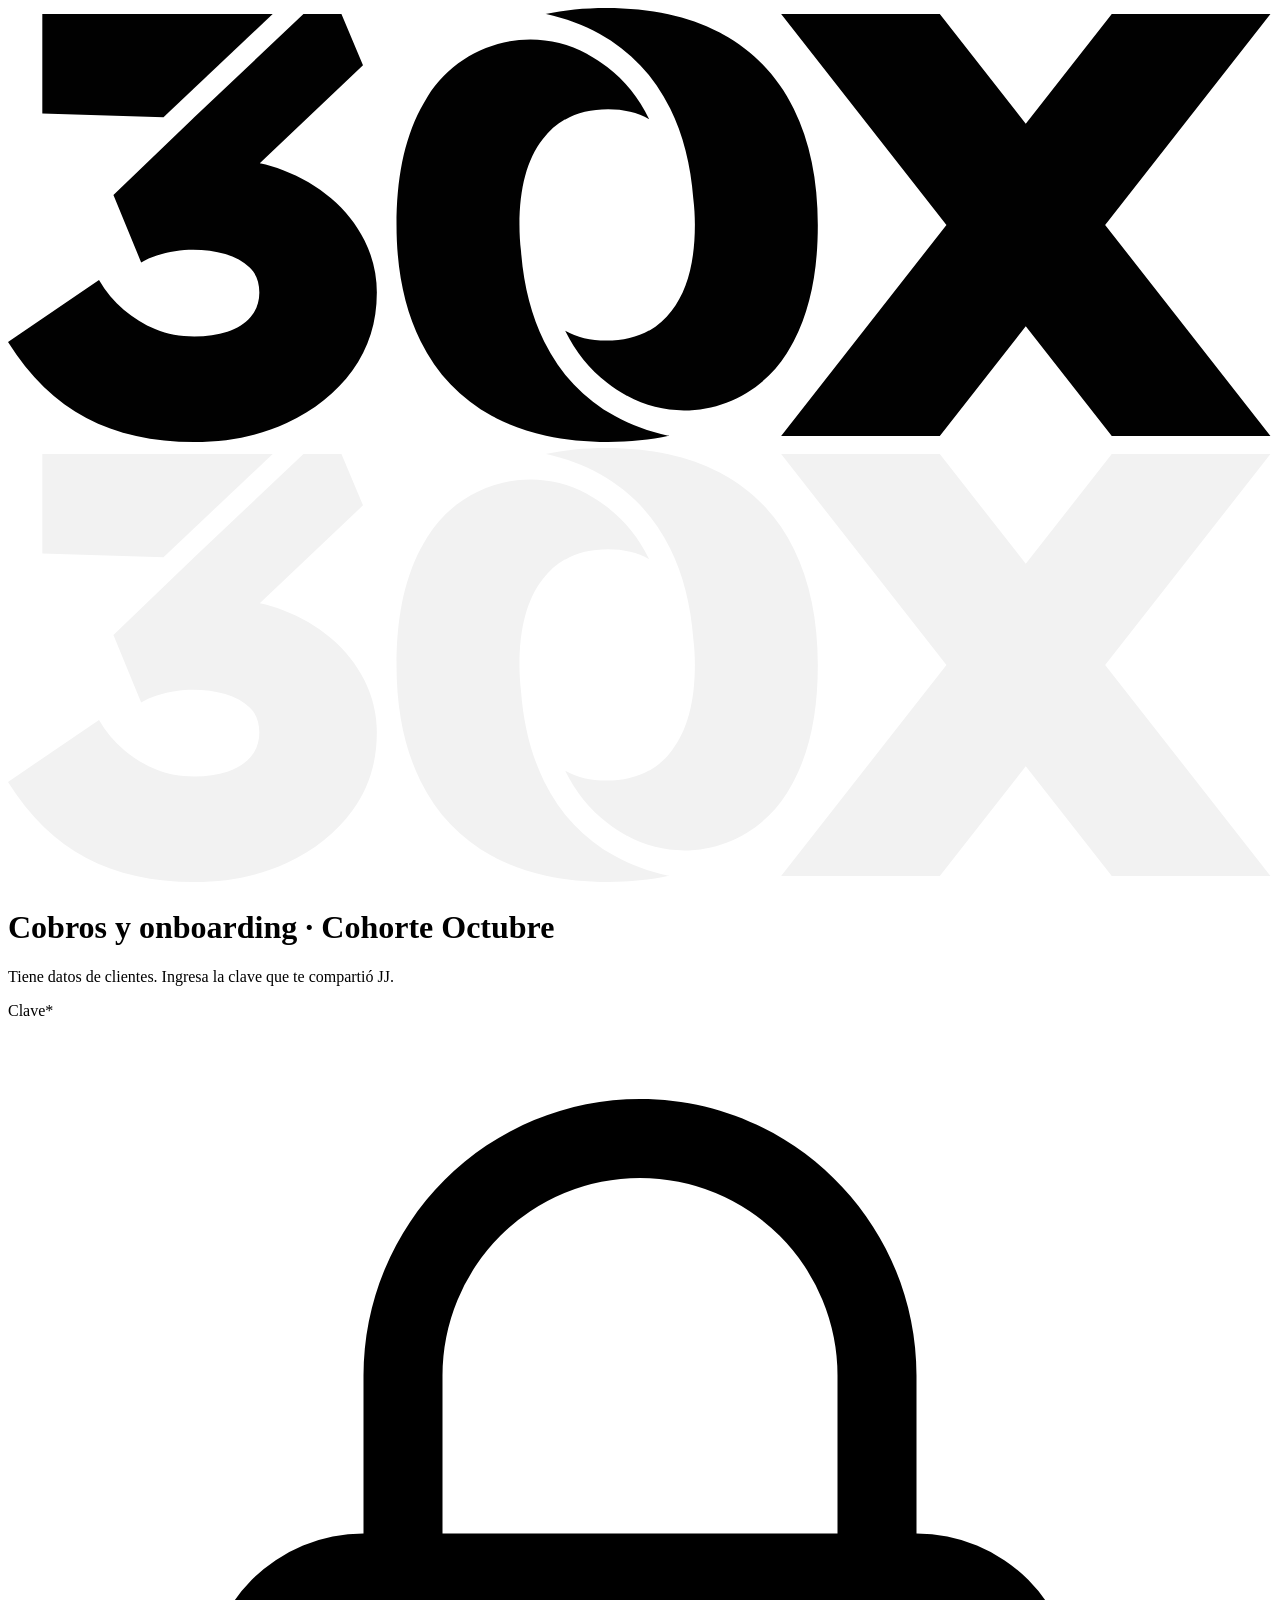
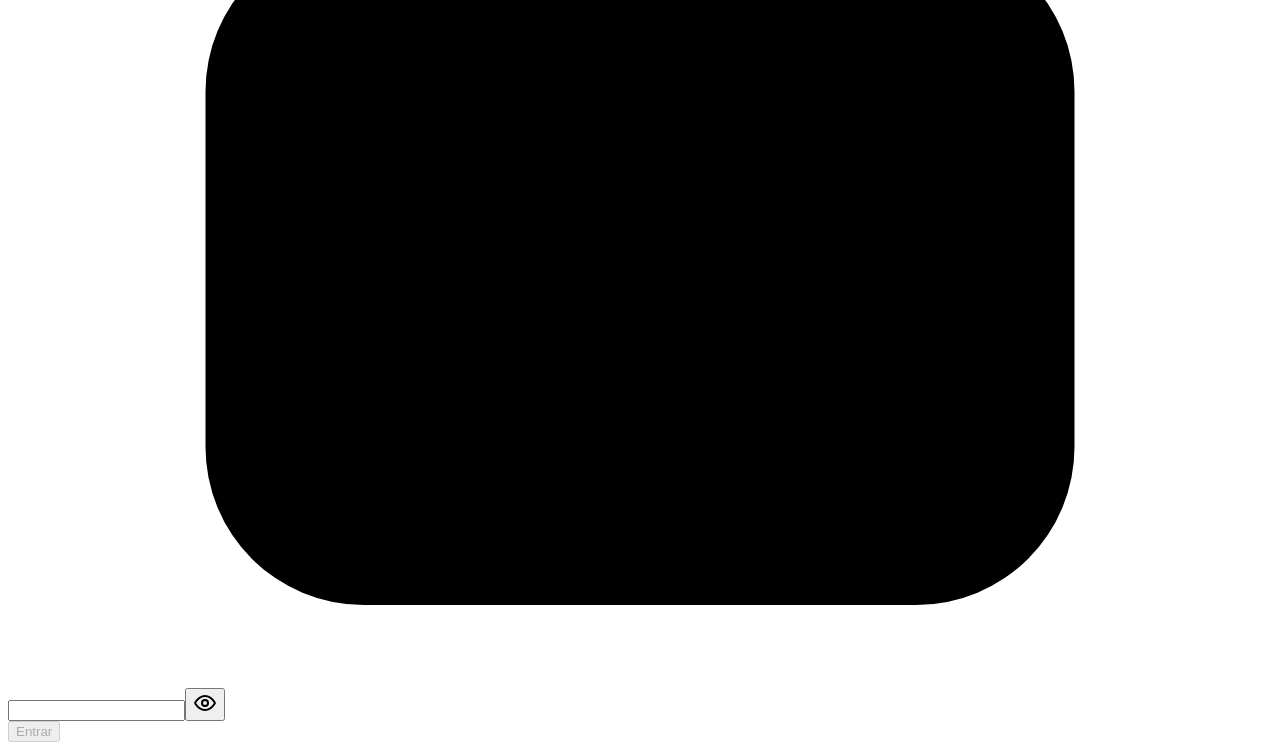
==== commit 757eb998: "Dashboard de cobros y onboarding · 2026-10-02 10:09 Co-Authored-By: Claude Opus 5.5 (1M context) <no" ====
--- a/index.html
+++ b/index.html
@@ -1 +1 @@
-<!DOCTYPE html><html lang="es"><head><meta charSet="utf-8"/><meta name="viewport" content="width=device-width, initial-scale=1"/><link rel="preload" href="./_next/static/media/83afe278b6a6bb3c-s.p.0q-301v4kxxnr.woff2" as="font" crossorigin="" type="font/woff2"/><link rel="stylesheet" href="./_next/static/chunks/0poxf.~7xzpi~.css" data-precedence="next"/><link rel="stylesheet" href="./_next/static/chunks/140hnk7wgpl74.css" data-precedence="next"/><link rel="preload" as="script" fetchPriority="low" href="./_next/static/chunks/11kjahy2ntf0n.js"/><script src="./_next/static/chunks/05ynd69aob1p7.js" async=""></script><script src="./_next/static/chunks/00ilazh50sdzh.js" async=""></script><script src="./_next/static/chunks/turbopack-08drzhvyaivx6.js" async=""></script><script src="./_next/static/chunks/09guvu1o7a3d_.js" async=""></script><script src="./_next/static/chunks/0dbhjjzl8qfwv.js" async=""></script><script src="./_next/static/chunks/17mxsuegroo2j.js" async=""></script><meta name="next-size-adjust" content=""/><meta name="theme-color" content="#0A0A0A"/><meta name="color-scheme" content="light dark"/><title>Cobros · 30X</title><meta name="description" content="Cohorte Noviembre: qué cobrar hoy y esta semana en Sales Machine, AI Sales y Ventas con LinkedIn"/><link rel="icon" href="/icon.svg?icon.13203-q12dzmq.svg" sizes="any" type="image/svg+xml"/><script src="./_next/static/chunks/03~yq9q893hmn.js" noModule=""></script></head><body class="inter_2fe1ab3d-module__-T-KAq__variable bg-primary antialiased"><div hidden=""><!--$--><!--/$--></div><script>((a,b,c,d,e,f,g,h)=>{let i=document.documentElement,j=["light","dark"];function k(b){var c;(Array.isArray(a)?a:[a]).forEach(a=>{let c="class"===a,d=c&&f?e.map(a=>f[a]||a):e;c?(i.classList.remove(...d),i.classList.add(f&&f[b]?f[b]:b)):i.setAttribute(a,b)}),c=b,h&&j.includes(c)&&(i.style.colorScheme=c)}if(d)k(d);else try{let a=localStorage.getItem(b)||c,d=g&&"system"===a?window.matchMedia("(prefers-color-scheme: dark)").matches?"dark":"light":a;k(d)}catch(a){}})("class","theme","dark",null,["light","dark"],{"light":"light-mode","dark":"dark-mode"},false,true)</script><div class="flex min-h-dvh items-center justify-center bg-primary px-4"><form class="flex w-full max-w-sm flex-col gap-6 rounded-2xl bg-primary p-8 shadow-xl ring-1 ring-secondary"><svg viewBox="0 0 261 90" fill="none" xmlns="http://www.w3.org/2000/svg" class="w-auto h-5 self-start dark:hidden"><path d="M32.1022 22.5415L7.08472 21.7814V1.23779H54.6559L32.1022 22.5415Z" fill="#010101"></path><path d="M76.1558 58.8727C76.1558 64.928 74.4767 70.26 71.1181 74.8566C67.7595 79.4654 63.2364 83.0692 57.549 85.6923C51.8737 88.3032 45.4997 89.6147 38.4517 89.6147C29.9082 89.6147 22.4802 87.9598 16.1799 84.6381C9.87949 81.3285 4.48625 76.0945 0 68.9606L18.7906 56.1393C20.2002 58.5418 21.9042 60.6011 23.8899 62.2926C25.8878 63.9964 28.0818 65.3448 30.4843 66.3377C32.8867 67.3305 35.5466 67.8331 38.4517 67.8331C41.0257 67.8331 43.3057 67.502 45.3037 66.8401C47.2894 66.1782 48.8951 65.1609 50.0963 63.788C51.2975 62.4152 51.8981 60.7358 51.8981 58.75C51.8981 56.5927 51.2363 54.8767 49.9003 53.5897C48.5765 52.3026 46.8971 51.371 44.8623 50.7949C42.8276 50.2188 40.609 49.9247 38.2066 49.9247C37.0421 49.9247 35.804 50.0228 34.468 50.2311C33.1442 50.4395 31.8938 50.7337 30.7294 51.1014C29.5649 51.4814 28.4864 51.9596 27.4935 52.5357L21.7694 38.5988L38.2556 22.7499H38.2434L61.0057 1.26245H68.8503L73.3 11.8408L51.984 32.078C53.6142 32.4212 55.2322 32.8869 56.8134 33.4998C60.5029 34.9094 63.8002 36.8338 66.7053 39.2853C69.6103 41.7368 71.9149 44.6419 73.6187 48.0005C75.3102 51.359 76.168 54.9871 76.168 58.885L76.1558 58.8727Z" fill="#010101"></path><path d="M260.68 1.25024H227.916L210.155 23.9021L192.406 1.25024H159.642L193.779 44.8012L159.642 88.3644H192.406L210.155 65.7126L227.916 88.3644H260.68L226.543 44.8012L260.68 1.25024Z" fill="#010101"></path><path d="M136.475 88.3401C132.638 89.1858 128.446 89.6026 123.911 89.6026C119.376 89.6026 115.012 89.1736 111.09 88.3155C107.339 87.5065 103.919 86.3054 100.818 84.6996C100.524 84.5525 100.242 84.4053 99.9478 84.2459C93.439 80.679 88.5115 75.5311 85.202 68.8139C81.8802 62.0968 80.2253 54.0926 80.2253 44.8014C80.2253 35.5102 81.7086 27.4201 85.202 20.7888C85.6555 19.9308 86.1334 19.1095 86.6237 18.3128C93.5982 7.17069 108.074 3.18708 119.609 9.51195C119.658 9.53647 119.707 9.56107 119.756 9.59784C121.178 10.3823 122.489 11.2402 123.727 12.2085C127.368 15.0033 130.224 18.5579 132.393 22.9461C132.393 22.9461 132.393 22.9584 132.393 22.9707C129.991 21.5978 127.159 20.9238 123.911 20.9238C120.491 20.9238 117.513 21.6347 115 23.0688C115.012 23.0443 115.024 23.0074 115.049 22.9707C113.271 23.9758 111.727 25.3365 110.403 27.0893C107.204 31.1956 105.611 37.1037 105.611 44.8259C105.611 46.7258 105.721 48.503 105.929 50.17C106.456 57.2181 108.05 63.4452 110.71 68.8385C114.031 75.5556 118.898 80.7036 125.333 84.2705C128.618 86.0969 132.295 87.4575 136.34 88.3401C136.377 88.3401 136.426 88.3523 136.463 88.3646L136.475 88.3401Z" fill="#010101"></path><path d="M110.968 1.26256C114.804 0.416791 118.996 0 123.531 0C128.067 0 132.43 0.429073 136.353 1.2871C140.104 2.09609 143.523 3.29727 146.624 4.903C146.919 5.05009 147.2 5.19733 147.495 5.35668C154.003 8.92361 158.931 14.0716 162.24 20.7887C165.562 27.5058 167.217 35.5101 167.217 44.8013C167.217 54.0924 165.734 62.1825 162.24 68.8138C161.787 69.6719 161.309 70.4931 160.819 71.2899C153.844 82.4319 139.368 86.4156 127.834 80.0907C127.785 80.0662 127.736 80.0416 127.687 80.0048C126.265 79.2203 124.953 78.3624 123.715 77.3941C120.075 74.5994 117.219 71.0447 115.049 66.6565C115.049 66.6565 115.049 66.6442 115.049 66.632C117.452 68.0048 120.283 68.6789 123.531 68.6789C126.951 68.6789 129.93 67.9679 132.443 66.5338C132.43 66.5583 132.418 66.5952 132.394 66.632C134.171 65.6268 135.715 64.2661 137.039 62.5133C140.238 58.407 141.832 52.4989 141.832 44.7767C141.832 42.8768 141.722 41.0996 141.513 39.4326C140.986 32.3845 139.393 26.1575 136.733 20.7641C133.411 14.047 128.545 8.89907 122.109 5.33214C118.824 3.50577 115.147 2.1451 111.102 1.26256C111.065 1.26256 111.017 1.25028 110.98 1.23802L110.968 1.26256Z" fill="#010101"></path></svg><svg viewBox="0 0 261 90" fill="none" xmlns="http://www.w3.org/2000/svg" class="w-auto hidden h-5 self-start dark:block"><path d="M32.1022 22.5415L7.08472 21.7814V1.23779H54.6559L32.1022 22.5415Z" fill="#F2F2F2"></path><path d="M76.1558 58.8727C76.1558 64.928 74.4767 70.26 71.1181 74.8566C67.7595 79.4654 63.2364 83.0692 57.549 85.6923C51.8737 88.3032 45.4997 89.6147 38.4517 89.6147C29.9082 89.6147 22.4802 87.9598 16.1799 84.6381C9.87949 81.3285 4.48625 76.0945 0 68.9606L18.7906 56.1393C20.2002 58.5418 21.9042 60.6011 23.8899 62.2926C25.8878 63.9964 28.0818 65.3448 30.4843 66.3377C32.8867 67.3305 35.5466 67.8331 38.4517 67.8331C41.0257 67.8331 43.3057 67.502 45.3037 66.8401C47.2894 66.1782 48.8951 65.1609 50.0963 63.788C51.2975 62.4152 51.8981 60.7358 51.8981 58.75C51.8981 56.5927 51.2363 54.8767 49.9003 53.5897C48.5765 52.3026 46.8971 51.371 44.8623 50.7949C42.8276 50.2188 40.609 49.9247 38.2066 49.9247C37.0421 49.9247 35.804 50.0228 34.468 50.2311C33.1442 50.4395 31.8938 50.7337 30.7294 51.1014C29.5649 51.4814 28.4864 51.9596 27.4935 52.5357L21.7694 38.5988L38.2556 22.7499H38.2434L61.0057 1.26245H68.8503L73.3 11.8408L51.984 32.078C53.6142 32.4212 55.2322 32.8869 56.8134 33.4998C60.5029 34.9094 63.8002 36.8338 66.7053 39.2853C69.6103 41.7368 71.9149 44.6419 73.6187 48.0005C75.3102 51.359 76.168 54.9871 76.168 58.885L76.1558 58.8727Z" fill="#F2F2F2"></path><path d="M260.68 1.25024H227.916L210.155 23.9021L192.406 1.25024H159.642L193.779 44.8012L159.642 88.3644H192.406L210.155 65.7126L227.916 88.3644H260.68L226.543 44.8012L260.68 1.25024Z" fill="#F2F2F2"></path><path d="M136.475 88.3401C132.638 89.1858 128.446 89.6026 123.911 89.6026C119.376 89.6026 115.012 89.1736 111.09 88.3155C107.339 87.5065 103.919 86.3054 100.818 84.6996C100.524 84.5525 100.242 84.4053 99.9478 84.2459C93.439 80.679 88.5115 75.5311 85.202 68.8139C81.8802 62.0968 80.2253 54.0926 80.2253 44.8014C80.2253 35.5102 81.7086 27.4201 85.202 20.7888C85.6555 19.9308 86.1334 19.1095 86.6237 18.3128C93.5982 7.17069 108.074 3.18708 119.609 9.51195C119.658 9.53647 119.707 9.56107 119.756 9.59784C121.178 10.3823 122.489 11.2402 123.727 12.2085C127.368 15.0033 130.224 18.5579 132.393 22.9461C132.393 22.9461 132.393 22.9584 132.393 22.9707C129.991 21.5978 127.159 20.9238 123.911 20.9238C120.491 20.9238 117.513 21.6347 115 23.0688C115.012 23.0443 115.024 23.0074 115.049 22.9707C113.271 23.9758 111.727 25.3365 110.403 27.0893C107.204 31.1956 105.611 37.1037 105.611 44.8259C105.611 46.7258 105.721 48.503 105.929 50.17C106.456 57.2181 108.05 63.4452 110.71 68.8385C114.031 75.5556 118.898 80.7036 125.333 84.2705C128.618 86.0969 132.295 87.4575 136.34 88.3401C136.377 88.3401 136.426 88.3523 136.463 88.3646L136.475 88.3401Z" fill="#F2F2F2"></path><path d="M110.968 1.26256C114.804 0.416791 118.996 0 123.531 0C128.067 0 132.43 0.429073 136.353 1.2871C140.104 2.09609 143.523 3.29727 146.624 4.903C146.919 5.05009 147.2 5.19733 147.495 5.35668C154.003 8.92361 158.931 14.0716 162.24 20.7887C165.562 27.5058 167.217 35.5101 167.217 44.8013C167.217 54.0924 165.734 62.1825 162.24 68.8138C161.787 69.6719 161.309 70.4931 160.819 71.2899C153.844 82.4319 139.368 86.4156 127.834 80.0907C127.785 80.0662 127.736 80.0416 127.687 80.0048C126.265 79.2203 124.953 78.3624 123.715 77.3941C120.075 74.5994 117.219 71.0447 115.049 66.6565C115.049 66.6565 115.049 66.6442 115.049 66.632C117.452 68.0048 120.283 68.6789 123.531 68.6789C126.951 68.6789 129.93 67.9679 132.443 66.5338C132.43 66.5583 132.418 66.5952 132.394 66.632C134.171 65.6268 135.715 64.2661 137.039 62.5133C140.238 58.407 141.832 52.4989 141.832 44.7767C141.832 42.8768 141.722 41.0996 141.513 39.4326C140.986 32.3845 139.393 26.1575 136.733 20.7641C133.411 14.047 128.545 8.89907 122.109 5.33214C118.824 3.50577 115.147 2.1451 111.102 1.26256C111.065 1.26256 111.017 1.25028 110.98 1.23802L110.968 1.26256Z" fill="#F2F2F2"></path></svg><div class="flex flex-col gap-1"><h1 class="text-xl font-bold tracking-[-0.02em] text-primary">Cobros · Cohorte Noviembre</h1><p class="text-sm font-medium text-tertiary">Tiene datos de clientes. Ingresa la clave que te compartió JJ.</p></div><div data-input-wrapper="true" data-input-size="md" class="group flex h-max w-full flex-col items-start justify-start gap-1.5" data-rac=""><label class="flex cursor-default items-center gap-0.5 text-sm font-medium text-secondary" id="react-aria-_R_hbtbH1_" for="react-aria-_R_hbtb_" data-label="true">Clave<span class="hidden text-brand-tertiary">*</span></label><div role="presentation" class="group/input relative flex w-full flex-row place-content-center place-items-center rounded-lg bg-primary shadow-xs ring-1 ring-primary transition-shadow duration-100 ease-linear ring-inset group-disabled:cursor-not-allowed group-disabled:opacity-50 group-invalid:ring-error_subtle" data-rac=""><svg xmlns="http://www.w3.org/2000/svg" viewBox="0 0 24 24" fill="currentColor" aria-hidden="true" data-slot="icon" class="pointer-events-none absolute text-fg-quaternary left-3 size-5"><path fill-rule="evenodd" d="M12 1.5a5.25 5.25 0 0 0-5.25 5.25v3a3 3 0 0 0-3 3v6.75a3 3 0 0 0 3 3h10.5a3 3 0 0 0 3-3v-6.75a3 3 0 0 0-3-3v-3c0-2.9-2.35-5.25-5.25-5.25Zm3.75 8.25v-3a3.75 3.75 0 1 0-7.5 0v3h7.5Z" clip-rule="evenodd"></path></svg><input type="password" tabindex="0" id="react-aria-_R_hbtb_" aria-labelledby="react-aria-_R_hbtbH1_" aria-describedby="react-aria-_R_hbtbH3_ react-aria-_R_hbtbH4_" class="m-0 w-full bg-transparent text-primary ring-0 outline-hidden placeholder:text-placeholder autofill:rounded-lg autofill:text-primary disabled:cursor-not-allowed px-3 py-2 text-md pl-10" data-rac="" value=""/><button class="absolute flex cursor-pointer items-center justify-center text-fg-quaternary transition duration-100 ease-linear hover:text-fg-quaternary_hover focus:text-fg-quaternary_hover focus:outline-hidden right-3" data-rac="" type="button" tabindex="0" data-react-aria-pressable="true" aria-label="Toggle password visibility" id="react-aria-_R_1dhbtb_"><svg viewBox="0 0 24 24" width="24" height="24" stroke="currentColor" stroke-width="2" fill="none" stroke-linecap="round" stroke-linejoin="round" aria-hidden="true" class="size-4 stroke-[2.25px]"><path d="M2.42 12.713c-.136-.215-.204-.323-.242-.49a1.173 1.173 0 0 1 0-.446c.038-.167.106-.274.242-.49C3.546 9.505 6.895 5 12 5s8.455 4.505 9.58 6.287c.137.215.205.323.243.49.029.125.029.322 0 .446-.038.167-.106.274-.242.49C20.455 14.495 17.105 19 12 19c-5.106 0-8.455-4.505-9.58-6.287Z"></path><path d="M12 15a3 3 0 1 0 0-6 3 3 0 0 0 0 6Z"></path></svg></button></div></div><button type="submit" disabled="" class="inline-flex items-center justify-center font-semibold text-base tracking-[-0.3px] leading-[1.6] transition-all duration-200 ease-out rounded-lg disabled:cursor-not-allowed disabled:opacity-50 focus:outline-none focus-visible:ring-2 focus-visible:ring-offset-2 focus-visible:ring-[#E9FF7B] bg-[#262626] text-white hover:brightness-150 active:brightness-125 ring-1 ring-black/10 h-10 px-5 gap-2"><span>Entrar</span></button></form></div><!--$--><!--/$--><script src="./_next/static/chunks/11kjahy2ntf0n.js" id="_R_" async=""></script><script>(self.__next_f=self.__next_f||[]).push([0])</script><script>self.__next_f.push([1,"1:\"$Sreact.fragment\"\n2:I[7808,[\"./_next/static/chunks/09guvu1o7a3d_.js\",\"./_next/static/chunks/0dbhjjzl8qfwv.js\"],\"Theme\"]\n3:I[39756,[\"./_next/static/chunks/09guvu1o7a3d_.js\",\"./_next/static/chunks/0dbhjjzl8qfwv.js\"],\"default\"]\n4:I[37457,[\"./_next/static/chunks/09guvu1o7a3d_.js\",\"./_next/static/chunks/0dbhjjzl8qfwv.js\"],\"default\"]\n5:I[2268,[\"./_next/static/chunks/09guvu1o7a3d_.js\",\"./_next/static/chunks/0dbhjjzl8qfwv.js\",\"./_next/static/chunks/17mxsuegroo2j.js\"],\"Candado\"]\n6:I[97367,[\"./_next/static/chunks/09guvu1o7a3d_.js\",\"./_next/static/chunks/0dbhjjzl8qfwv.js\"],\"OutletBoundary\"]\n7:\"$Sreact.suspense\"\n9:I[97367,[\"./_next/static/chunks/09guvu1o7a3d_.js\",\"./_next/static/chunks/0dbhjjzl8qfwv.js\"],\"ViewportBoundary\"]\nb:I[97367,[\"./_next/static/chunks/09guvu1o7a3d_.js\",\"./_next/static/chunks/0dbhjjzl8qfwv.js\"],\"MetadataBoundary\"]\nd:I[68027,[\"./_next/static/chunks/09guvu1o7a3d_.js\",\"./_next/static/chunks/0dbhjjzl8qfwv.js\"],\"default\",1]\n:HL[\"./_next/static/chunks/0poxf.~7xzpi~.css\",\"style\"]\n:HL[\"./_next/static/chunks/140hnk7wgpl74.css\",\"style\"]\n:HL[\"./_next/static/media/83afe278b6a6bb3c-s.p.0q-301v4kxxnr.woff2\",\"font\",{\"crossOrigin\":\"\",\"type\":\"font/woff2\"}]\n"])</script><script>self.__next_f.push([1,"0:{\"P\":null,\"c\":[\"\",\"\"],\"q\":\"\",\"i\":false,\"f\":[[[\"\",{\"children\":[\"__PAGE__\",{}]},\"$undefined\",\"$undefined\",16],[[\"$\",\"$1\",\"c\",{\"children\":[[[\"$\",\"link\",\"0\",{\"rel\":\"stylesheet\",\"href\":\"./_next/static/chunks/0poxf.~7xzpi~.css\",\"precedence\":\"next\",\"crossOrigin\":\"$undefined\",\"nonce\":\"$undefined\"}],[\"$\",\"link\",\"1\",{\"rel\":\"stylesheet\",\"href\":\"./_next/static/chunks/140hnk7wgpl74.css\",\"precedence\":\"next\",\"crossOrigin\":\"$undefined\",\"nonce\":\"$undefined\"}],[\"$\",\"script\",\"script-0\",{\"src\":\"./_next/static/chunks/09guvu1o7a3d_.js\",\"async\":true,\"nonce\":\"$undefined\"}],[\"$\",\"script\",\"script-1\",{\"src\":\"./_next/static/chunks/0dbhjjzl8qfwv.js\",\"async\":true,\"nonce\":\"$undefined\"}]],[\"$\",\"html\",null,{\"lang\":\"es\",\"suppressHydrationWarning\":true,\"children\":[\"$\",\"body\",null,{\"className\":\"inter_2fe1ab3d-module__-T-KAq__variable bg-primary antialiased\",\"children\":[\"$\",\"$L2\",null,{\"children\":[\"$\",\"$L3\",null,{\"parallelRouterKey\":\"children\",\"error\":\"$undefined\",\"errorStyles\":\"$undefined\",\"errorScripts\":\"$undefined\",\"template\":[\"$\",\"$L4\",null,{}],\"templateStyles\":\"$undefined\",\"templateScripts\":\"$undefined\",\"notFound\":[[[\"$\",\"title\",null,{\"children\":\"404: This page could not be found.\"}],[\"$\",\"div\",null,{\"style\":{\"fontFamily\":\"system-ui,\\\"Segoe UI\\\",Roboto,Helvetica,Arial,sans-serif,\\\"Apple Color Emoji\\\",\\\"Segoe UI Emoji\\\"\",\"height\":\"100vh\",\"textAlign\":\"center\",\"display\":\"flex\",\"flexDirection\":\"column\",\"alignItems\":\"center\",\"justifyContent\":\"center\"},\"children\":[\"$\",\"div\",null,{\"children\":[[\"$\",\"style\",null,{\"dangerouslySetInnerHTML\":{\"__html\":\"body{color:#000;background:#fff;margin:0}.next-error-h1{border-right:1px solid rgba(0,0,0,.3)}@media (prefers-color-scheme:dark){body{color:#fff;background:#000}.next-error-h1{border-right:1px solid rgba(255,255,255,.3)}}\"}}],[\"$\",\"h1\",null,{\"className\":\"next-error-h1\",\"style\":{\"display\":\"inline-block\",\"margin\":\"0 20px 0 0\",\"padding\":\"0 23px 0 0\",\"fontSize\":24,\"fontWeight\":500,\"verticalAlign\":\"top\",\"lineHeight\":\"49px\"},\"children\":404}],[\"$\",\"div\",null,{\"style\":{\"display\":\"inline-block\"},\"children\":[\"$\",\"h2\",null,{\"style\":{\"fontSize\":14,\"fontWeight\":400,\"lineHeight\":\"49px\",\"margin\":0},\"children\":\"This page could not be found.\"}]}]]}]}]],[]],\"forbidden\":\"$undefined\",\"unauthorized\":\"$undefined\"}]}]}]}]]}],{\"children\":[[\"$\",\"$1\",\"c\",{\"children\":[[\"$\",\"$L5\",null,{}],[[\"$\",\"script\",\"script-0\",{\"src\":\"./_next/static/chunks/17mxsuegroo2j.js\",\"async\":true,\"nonce\":\"$undefined\"}]],[\"$\",\"$L6\",null,{\"children\":[\"$\",\"$7\",null,{\"name\":\"Next.MetadataOutlet\",\"children\":\"$@8\"}]}]]}],{},null,false,null]},null,false,null],[\"$\",\"$1\",\"h\",{\"children\":[null,[\"$\",\"$L9\",null,{\"children\":\"$La\"}],[\"$\",\"div\",null,{\"hidden\":true,\"children\":[\"$\",\"$Lb\",null,{\"children\":[\"$\",\"$7\",null,{\"name\":\"Next.Metadata\",\"children\":\"$Lc\"}]}]}],[\"$\",\"meta\",null,{\"name\":\"next-size-adjust\",\"content\":\"\"}]]}],false]],\"m\":\"$undefined\",\"G\":[\"$d\",[[\"$\",\"link\",\"0\",{\"rel\":\"stylesheet\",\"href\":\"./_next/static/chunks/0poxf.~7xzpi~.css\",\"precedence\":\"next\",\"crossOrigin\":\"$undefined\",\"nonce\":\"$undefined\"}],[\"$\",\"link\",\"1\",{\"rel\":\"stylesheet\",\"href\":\"./_next/static/chunks/140hnk7wgpl74.css\",\"precedence\":\"next\",\"crossOrigin\":\"$undefined\",\"nonce\":\"$undefined\"}]]],\"S\":true,\"h\":null,\"s\":\"$undefined\",\"l\":\"$undefined\",\"p\":\"$undefined\",\"d\":\"$undefined\",\"b\":\"5yiqsNUM2rOfUZ3ncfvDw\"}\n"])</script><script>self.__next_f.push([1,"a:[[\"$\",\"meta\",\"0\",{\"charSet\":\"utf-8\"}],[\"$\",\"meta\",\"1\",{\"name\":\"viewport\",\"content\":\"width=device-width, initial-scale=1\"}],[\"$\",\"meta\",\"2\",{\"name\":\"theme-color\",\"content\":\"#0A0A0A\"}],[\"$\",\"meta\",\"3\",{\"name\":\"color-scheme\",\"content\":\"light dark\"}]]\n"])</script><script>self.__next_f.push([1,"e:I[27201,[\"./_next/static/chunks/09guvu1o7a3d_.js\",\"./_next/static/chunks/0dbhjjzl8qfwv.js\"],\"IconMark\"]\n8:null\nc:[[\"$\",\"title\",\"0\",{\"children\":\"Cobros · 30X\"}],[\"$\",\"meta\",\"1\",{\"name\":\"description\",\"content\":\"Cohorte Noviembre: qué cobrar hoy y esta semana en Sales Machine, AI Sales y Ventas con LinkedIn\"}],[\"$\",\"link\",\"2\",{\"rel\":\"icon\",\"href\":\"/icon.svg?icon.13203-q12dzmq.svg\",\"sizes\":\"any\",\"type\":\"image/svg+xml\"}],[\"$\",\"$Le\",\"3\",{}]]\n"])</script></body></html>+<!DOCTYPE html><html lang="es"><head><meta charSet="utf-8"/><meta name="viewport" content="width=device-width, initial-scale=1"/><link rel="preload" href="./_next/static/media/83afe278b6a6bb3c-s.p.0q-301v4kxxnr.woff2" as="font" crossorigin="" type="font/woff2"/><link rel="stylesheet" href="./_next/static/chunks/02usadrux6us3.css" data-precedence="next"/><link rel="stylesheet" href="./_next/static/chunks/11-cd7_7hu02h.css" data-precedence="next"/><link rel="preload" as="script" fetchPriority="low" href="./_next/static/chunks/11kjahy2ntf0n.js"/><script src="./_next/static/chunks/05ynd69aob1p7.js" async=""></script><script src="./_next/static/chunks/00ilazh50sdzh.js" async=""></script><script src="./_next/static/chunks/turbopack-08drzhvyaivx6.js" async=""></script><script src="./_next/static/chunks/12jf59la_4g-5.js" async=""></script><script src="./_next/static/chunks/0dbhjjzl8qfwv.js" async=""></script><script src="./_next/static/chunks/0pasyzr3tx472.js" async=""></script><meta name="next-size-adjust" content=""/><meta name="theme-color" content="#1A1A1A"/><meta name="color-scheme" content="light dark"/><title>Cobros y Onboarding · 30X</title><meta name="description" content="Cohorte Octubre: cobros pendientes y onboarding de Sales Machine, AI Sales y Ventas con LinkedIn"/><link rel="icon" href="/icon.svg?icon.13203-q12dzmq.svg" sizes="any" type="image/svg+xml"/><script src="./_next/static/chunks/03~yq9q893hmn.js" noModule=""></script></head><body class="inter_2fe1ab3d-module__-T-KAq__variable bg-primary antialiased"><div hidden=""><!--$--><!--/$--></div><script>((a,b,c,d,e,f,g,h)=>{let i=document.documentElement,j=["light","dark"];function k(b){var c;(Array.isArray(a)?a:[a]).forEach(a=>{let c="class"===a,d=c&&f?e.map(a=>f[a]||a):e;c?(i.classList.remove(...d),i.classList.add(f&&f[b]?f[b]:b)):i.setAttribute(a,b)}),c=b,h&&j.includes(c)&&(i.style.colorScheme=c)}if(d)k(d);else try{let a=localStorage.getItem(b)||c,d=g&&"system"===a?window.matchMedia("(prefers-color-scheme: dark)").matches?"dark":"light":a;k(d)}catch(a){}})("class","theme","system",null,["light","dark"],{"light":"light-mode","dark":"dark-mode"},true,true)</script><div class="flex min-h-dvh items-center justify-center bg-primary px-4"><form class="flex w-full max-w-sm flex-col gap-6 rounded-2xl bg-primary p-8 shadow-xl ring-1 ring-secondary"><svg viewBox="0 0 261 90" fill="none" xmlns="http://www.w3.org/2000/svg" class="w-auto h-5 self-start dark:hidden"><path d="M32.1022 22.5415L7.08472 21.7814V1.23779H54.6559L32.1022 22.5415Z" fill="#010101"></path><path d="M76.1558 58.8727C76.1558 64.928 74.4767 70.26 71.1181 74.8566C67.7595 79.4654 63.2364 83.0692 57.549 85.6923C51.8737 88.3032 45.4997 89.6147 38.4517 89.6147C29.9082 89.6147 22.4802 87.9598 16.1799 84.6381C9.87949 81.3285 4.48625 76.0945 0 68.9606L18.7906 56.1393C20.2002 58.5418 21.9042 60.6011 23.8899 62.2926C25.8878 63.9964 28.0818 65.3448 30.4843 66.3377C32.8867 67.3305 35.5466 67.8331 38.4517 67.8331C41.0257 67.8331 43.3057 67.502 45.3037 66.8401C47.2894 66.1782 48.8951 65.1609 50.0963 63.788C51.2975 62.4152 51.8981 60.7358 51.8981 58.75C51.8981 56.5927 51.2363 54.8767 49.9003 53.5897C48.5765 52.3026 46.8971 51.371 44.8623 50.7949C42.8276 50.2188 40.609 49.9247 38.2066 49.9247C37.0421 49.9247 35.804 50.0228 34.468 50.2311C33.1442 50.4395 31.8938 50.7337 30.7294 51.1014C29.5649 51.4814 28.4864 51.9596 27.4935 52.5357L21.7694 38.5988L38.2556 22.7499H38.2434L61.0057 1.26245H68.8503L73.3 11.8408L51.984 32.078C53.6142 32.4212 55.2322 32.8869 56.8134 33.4998C60.5029 34.9094 63.8002 36.8338 66.7053 39.2853C69.6103 41.7368 71.9149 44.6419 73.6187 48.0005C75.3102 51.359 76.168 54.9871 76.168 58.885L76.1558 58.8727Z" fill="#010101"></path><path d="M260.68 1.25024H227.916L210.155 23.9021L192.406 1.25024H159.642L193.779 44.8012L159.642 88.3644H192.406L210.155 65.7126L227.916 88.3644H260.68L226.543 44.8012L260.68 1.25024Z" fill="#010101"></path><path d="M136.475 88.3401C132.638 89.1858 128.446 89.6026 123.911 89.6026C119.376 89.6026 115.012 89.1736 111.09 88.3155C107.339 87.5065 103.919 86.3054 100.818 84.6996C100.524 84.5525 100.242 84.4053 99.9478 84.2459C93.439 80.679 88.5115 75.5311 85.202 68.8139C81.8802 62.0968 80.2253 54.0926 80.2253 44.8014C80.2253 35.5102 81.7086 27.4201 85.202 20.7888C85.6555 19.9308 86.1334 19.1095 86.6237 18.3128C93.5982 7.17069 108.074 3.18708 119.609 9.51195C119.658 9.53647 119.707 9.56107 119.756 9.59784C121.178 10.3823 122.489 11.2402 123.727 12.2085C127.368 15.0033 130.224 18.5579 132.393 22.9461C132.393 22.9461 132.393 22.9584 132.393 22.9707C129.991 21.5978 127.159 20.9238 123.911 20.9238C120.491 20.9238 117.513 21.6347 115 23.0688C115.012 23.0443 115.024 23.0074 115.049 22.9707C113.271 23.9758 111.727 25.3365 110.403 27.0893C107.204 31.1956 105.611 37.1037 105.611 44.8259C105.611 46.7258 105.721 48.503 105.929 50.17C106.456 57.2181 108.05 63.4452 110.71 68.8385C114.031 75.5556 118.898 80.7036 125.333 84.2705C128.618 86.0969 132.295 87.4575 136.34 88.3401C136.377 88.3401 136.426 88.3523 136.463 88.3646L136.475 88.3401Z" fill="#010101"></path><path d="M110.968 1.26256C114.804 0.416791 118.996 0 123.531 0C128.067 0 132.43 0.429073 136.353 1.2871C140.104 2.09609 143.523 3.29727 146.624 4.903C146.919 5.05009 147.2 5.19733 147.495 5.35668C154.003 8.92361 158.931 14.0716 162.24 20.7887C165.562 27.5058 167.217 35.5101 167.217 44.8013C167.217 54.0924 165.734 62.1825 162.24 68.8138C161.787 69.6719 161.309 70.4931 160.819 71.2899C153.844 82.4319 139.368 86.4156 127.834 80.0907C127.785 80.0662 127.736 80.0416 127.687 80.0048C126.265 79.2203 124.953 78.3624 123.715 77.3941C120.075 74.5994 117.219 71.0447 115.049 66.6565C115.049 66.6565 115.049 66.6442 115.049 66.632C117.452 68.0048 120.283 68.6789 123.531 68.6789C126.951 68.6789 129.93 67.9679 132.443 66.5338C132.43 66.5583 132.418 66.5952 132.394 66.632C134.171 65.6268 135.715 64.2661 137.039 62.5133C140.238 58.407 141.832 52.4989 141.832 44.7767C141.832 42.8768 141.722 41.0996 141.513 39.4326C140.986 32.3845 139.393 26.1575 136.733 20.7641C133.411 14.047 128.545 8.89907 122.109 5.33214C118.824 3.50577 115.147 2.1451 111.102 1.26256C111.065 1.26256 111.017 1.25028 110.98 1.23802L110.968 1.26256Z" fill="#010101"></path></svg><svg viewBox="0 0 261 90" fill="none" xmlns="http://www.w3.org/2000/svg" class="w-auto hidden h-5 self-start dark:block"><path d="M32.1022 22.5415L7.08472 21.7814V1.23779H54.6559L32.1022 22.5415Z" fill="#F2F2F2"></path><path d="M76.1558 58.8727C76.1558 64.928 74.4767 70.26 71.1181 74.8566C67.7595 79.4654 63.2364 83.0692 57.549 85.6923C51.8737 88.3032 45.4997 89.6147 38.4517 89.6147C29.9082 89.6147 22.4802 87.9598 16.1799 84.6381C9.87949 81.3285 4.48625 76.0945 0 68.9606L18.7906 56.1393C20.2002 58.5418 21.9042 60.6011 23.8899 62.2926C25.8878 63.9964 28.0818 65.3448 30.4843 66.3377C32.8867 67.3305 35.5466 67.8331 38.4517 67.8331C41.0257 67.8331 43.3057 67.502 45.3037 66.8401C47.2894 66.1782 48.8951 65.1609 50.0963 63.788C51.2975 62.4152 51.8981 60.7358 51.8981 58.75C51.8981 56.5927 51.2363 54.8767 49.9003 53.5897C48.5765 52.3026 46.8971 51.371 44.8623 50.7949C42.8276 50.2188 40.609 49.9247 38.2066 49.9247C37.0421 49.9247 35.804 50.0228 34.468 50.2311C33.1442 50.4395 31.8938 50.7337 30.7294 51.1014C29.5649 51.4814 28.4864 51.9596 27.4935 52.5357L21.7694 38.5988L38.2556 22.7499H38.2434L61.0057 1.26245H68.8503L73.3 11.8408L51.984 32.078C53.6142 32.4212 55.2322 32.8869 56.8134 33.4998C60.5029 34.9094 63.8002 36.8338 66.7053 39.2853C69.6103 41.7368 71.9149 44.6419 73.6187 48.0005C75.3102 51.359 76.168 54.9871 76.168 58.885L76.1558 58.8727Z" fill="#F2F2F2"></path><path d="M260.68 1.25024H227.916L210.155 23.9021L192.406 1.25024H159.642L193.779 44.8012L159.642 88.3644H192.406L210.155 65.7126L227.916 88.3644H260.68L226.543 44.8012L260.68 1.25024Z" fill="#F2F2F2"></path><path d="M136.475 88.3401C132.638 89.1858 128.446 89.6026 123.911 89.6026C119.376 89.6026 115.012 89.1736 111.09 88.3155C107.339 87.5065 103.919 86.3054 100.818 84.6996C100.524 84.5525 100.242 84.4053 99.9478 84.2459C93.439 80.679 88.5115 75.5311 85.202 68.8139C81.8802 62.0968 80.2253 54.0926 80.2253 44.8014C80.2253 35.5102 81.7086 27.4201 85.202 20.7888C85.6555 19.9308 86.1334 19.1095 86.6237 18.3128C93.5982 7.17069 108.074 3.18708 119.609 9.51195C119.658 9.53647 119.707 9.56107 119.756 9.59784C121.178 10.3823 122.489 11.2402 123.727 12.2085C127.368 15.0033 130.224 18.5579 132.393 22.9461C132.393 22.9461 132.393 22.9584 132.393 22.9707C129.991 21.5978 127.159 20.9238 123.911 20.9238C120.491 20.9238 117.513 21.6347 115 23.0688C115.012 23.0443 115.024 23.0074 115.049 22.9707C113.271 23.9758 111.727 25.3365 110.403 27.0893C107.204 31.1956 105.611 37.1037 105.611 44.8259C105.611 46.7258 105.721 48.503 105.929 50.17C106.456 57.2181 108.05 63.4452 110.71 68.8385C114.031 75.5556 118.898 80.7036 125.333 84.2705C128.618 86.0969 132.295 87.4575 136.34 88.3401C136.377 88.3401 136.426 88.3523 136.463 88.3646L136.475 88.3401Z" fill="#F2F2F2"></path><path d="M110.968 1.26256C114.804 0.416791 118.996 0 123.531 0C128.067 0 132.43 0.429073 136.353 1.2871C140.104 2.09609 143.523 3.29727 146.624 4.903C146.919 5.05009 147.2 5.19733 147.495 5.35668C154.003 8.92361 158.931 14.0716 162.24 20.7887C165.562 27.5058 167.217 35.5101 167.217 44.8013C167.217 54.0924 165.734 62.1825 162.24 68.8138C161.787 69.6719 161.309 70.4931 160.819 71.2899C153.844 82.4319 139.368 86.4156 127.834 80.0907C127.785 80.0662 127.736 80.0416 127.687 80.0048C126.265 79.2203 124.953 78.3624 123.715 77.3941C120.075 74.5994 117.219 71.0447 115.049 66.6565C115.049 66.6565 115.049 66.6442 115.049 66.632C117.452 68.0048 120.283 68.6789 123.531 68.6789C126.951 68.6789 129.93 67.9679 132.443 66.5338C132.43 66.5583 132.418 66.5952 132.394 66.632C134.171 65.6268 135.715 64.2661 137.039 62.5133C140.238 58.407 141.832 52.4989 141.832 44.7767C141.832 42.8768 141.722 41.0996 141.513 39.4326C140.986 32.3845 139.393 26.1575 136.733 20.7641C133.411 14.047 128.545 8.89907 122.109 5.33214C118.824 3.50577 115.147 2.1451 111.102 1.26256C111.065 1.26256 111.017 1.25028 110.98 1.23802L110.968 1.26256Z" fill="#F2F2F2"></path></svg><div class="flex flex-col gap-1"><h1 class="text-xl font-bold tracking-[-0.02em] text-primary">Cobros y onboarding · Cohorte Octubre</h1><p class="text-sm font-medium text-tertiary">Tiene datos de clientes. Ingresa la clave que te compartió JJ.</p></div><div data-input-wrapper="true" data-input-size="md" class="group flex h-max w-full flex-col items-start justify-start gap-1.5" data-rac=""><label class="flex cursor-default items-center gap-0.5 text-sm font-medium text-secondary" id="react-aria-_R_hbtbH1_" for="react-aria-_R_hbtb_" data-label="true">Clave<span class="hidden text-brand-tertiary">*</span></label><div role="presentation" class="group/input relative flex w-full flex-row place-content-center place-items-center rounded-lg bg-primary shadow-xs ring-1 ring-primary transition-shadow duration-100 ease-linear ring-inset group-disabled:cursor-not-allowed group-disabled:opacity-50 group-invalid:ring-error_subtle" data-rac=""><svg xmlns="http://www.w3.org/2000/svg" viewBox="0 0 24 24" fill="currentColor" aria-hidden="true" data-slot="icon" class="pointer-events-none absolute text-fg-quaternary left-3 size-5"><path fill-rule="evenodd" d="M12 1.5a5.25 5.25 0 0 0-5.25 5.25v3a3 3 0 0 0-3 3v6.75a3 3 0 0 0 3 3h10.5a3 3 0 0 0 3-3v-6.75a3 3 0 0 0-3-3v-3c0-2.9-2.35-5.25-5.25-5.25Zm3.75 8.25v-3a3.75 3.75 0 1 0-7.5 0v3h7.5Z" clip-rule="evenodd"></path></svg><input type="password" tabindex="0" id="react-aria-_R_hbtb_" aria-labelledby="react-aria-_R_hbtbH1_" aria-describedby="react-aria-_R_hbtbH3_ react-aria-_R_hbtbH4_" class="m-0 w-full bg-transparent text-primary ring-0 outline-hidden placeholder:text-placeholder autofill:rounded-lg autofill:text-primary disabled:cursor-not-allowed px-3 py-2 text-md pl-10" data-rac="" value=""/><button class="absolute flex cursor-pointer items-center justify-center text-fg-quaternary transition duration-100 ease-linear hover:text-fg-quaternary_hover focus:text-fg-quaternary_hover focus:outline-hidden right-3" data-rac="" type="button" tabindex="0" data-react-aria-pressable="true" aria-label="Toggle password visibility" id="react-aria-_R_1dhbtb_"><svg viewBox="0 0 24 24" width="24" height="24" stroke="currentColor" stroke-width="2" fill="none" stroke-linecap="round" stroke-linejoin="round" aria-hidden="true" class="size-4 stroke-[2.25px]"><path d="M2.42 12.713c-.136-.215-.204-.323-.242-.49a1.173 1.173 0 0 1 0-.446c.038-.167.106-.274.242-.49C3.546 9.505 6.895 5 12 5s8.455 4.505 9.58 6.287c.137.215.205.323.243.49.029.125.029.322 0 .446-.038.167-.106.274-.242.49C20.455 14.495 17.105 19 12 19c-5.106 0-8.455-4.505-9.58-6.287Z"></path><path d="M12 15a3 3 0 1 0 0-6 3 3 0 0 0 0 6Z"></path></svg></button></div></div><button type="submit" disabled="" class="inline-flex items-center justify-center font-semibold text-base tracking-[-0.3px] leading-[1.6] transition-all duration-200 ease-out rounded-lg disabled:cursor-not-allowed disabled:opacity-50 focus:outline-none focus-visible:ring-2 focus-visible:ring-offset-2 focus-visible:ring-[#E9FF7B] bg-[#262626] text-white hover:brightness-150 active:brightness-125 ring-1 ring-black/10 h-10 px-5 gap-2"><span>Entrar</span></button></form></div><!--$--><!--/$--><script src="./_next/static/chunks/11kjahy2ntf0n.js" id="_R_" async=""></script><script>(self.__next_f=self.__next_f||[]).push([0])</script><script>self.__next_f.push([1,"1:\"$Sreact.fragment\"\n2:I[7808,[\"./_next/static/chunks/12jf59la_4g-5.js\",\"./_next/static/chunks/0dbhjjzl8qfwv.js\"],\"Theme\"]\n3:I[39756,[\"./_next/static/chunks/12jf59la_4g-5.js\",\"./_next/static/chunks/0dbhjjzl8qfwv.js\"],\"default\"]\n4:I[37457,[\"./_next/static/chunks/12jf59la_4g-5.js\",\"./_next/static/chunks/0dbhjjzl8qfwv.js\"],\"default\"]\n5:I[2268,[\"./_next/static/chunks/12jf59la_4g-5.js\",\"./_next/static/chunks/0dbhjjzl8qfwv.js\",\"./_next/static/chunks/0pasyzr3tx472.js\"],\"Candado\"]\n6:I[97367,[\"./_next/static/chunks/12jf59la_4g-5.js\",\"./_next/static/chunks/0dbhjjzl8qfwv.js\"],\"OutletBoundary\"]\n7:\"$Sreact.suspense\"\n9:I[97367,[\"./_next/static/chunks/12jf59la_4g-5.js\",\"./_next/static/chunks/0dbhjjzl8qfwv.js\"],\"ViewportBoundary\"]\nb:I[97367,[\"./_next/static/chunks/12jf59la_4g-5.js\",\"./_next/static/chunks/0dbhjjzl8qfwv.js\"],\"MetadataBoundary\"]\nd:I[68027,[\"./_next/static/chunks/12jf59la_4g-5.js\",\"./_next/static/chunks/0dbhjjzl8qfwv.js\"],\"default\",1]\n:HL[\"./_next/static/chunks/02usadrux6us3.css\",\"style\"]\n:HL[\"./_next/static/chunks/11-cd7_7hu02h.css\",\"style\"]\n:HL[\"./_next/static/media/83afe278b6a6bb3c-s.p.0q-301v4kxxnr.woff2\",\"font\",{\"crossOrigin\":\"\",\"type\":\"font/woff2\"}]\n"])</script><script>self.__next_f.push([1,"0:{\"P\":null,\"c\":[\"\",\"\"],\"q\":\"\",\"i\":false,\"f\":[[[\"\",{\"children\":[\"__PAGE__\",{}]},\"$undefined\",\"$undefined\",16],[[\"$\",\"$1\",\"c\",{\"children\":[[[\"$\",\"link\",\"0\",{\"rel\":\"stylesheet\",\"href\":\"./_next/static/chunks/02usadrux6us3.css\",\"precedence\":\"next\",\"crossOrigin\":\"$undefined\",\"nonce\":\"$undefined\"}],[\"$\",\"link\",\"1\",{\"rel\":\"stylesheet\",\"href\":\"./_next/static/chunks/11-cd7_7hu02h.css\",\"precedence\":\"next\",\"crossOrigin\":\"$undefined\",\"nonce\":\"$undefined\"}],[\"$\",\"script\",\"script-0\",{\"src\":\"./_next/static/chunks/12jf59la_4g-5.js\",\"async\":true,\"nonce\":\"$undefined\"}],[\"$\",\"script\",\"script-1\",{\"src\":\"./_next/static/chunks/0dbhjjzl8qfwv.js\",\"async\":true,\"nonce\":\"$undefined\"}]],[\"$\",\"html\",null,{\"lang\":\"es\",\"suppressHydrationWarning\":true,\"children\":[\"$\",\"body\",null,{\"className\":\"inter_2fe1ab3d-module__-T-KAq__variable bg-primary antialiased\",\"children\":[\"$\",\"$L2\",null,{\"children\":[\"$\",\"$L3\",null,{\"parallelRouterKey\":\"children\",\"error\":\"$undefined\",\"errorStyles\":\"$undefined\",\"errorScripts\":\"$undefined\",\"template\":[\"$\",\"$L4\",null,{}],\"templateStyles\":\"$undefined\",\"templateScripts\":\"$undefined\",\"notFound\":[[[\"$\",\"title\",null,{\"children\":\"404: This page could not be found.\"}],[\"$\",\"div\",null,{\"style\":{\"fontFamily\":\"system-ui,\\\"Segoe UI\\\",Roboto,Helvetica,Arial,sans-serif,\\\"Apple Color Emoji\\\",\\\"Segoe UI Emoji\\\"\",\"height\":\"100vh\",\"textAlign\":\"center\",\"display\":\"flex\",\"flexDirection\":\"column\",\"alignItems\":\"center\",\"justifyContent\":\"center\"},\"children\":[\"$\",\"div\",null,{\"children\":[[\"$\",\"style\",null,{\"dangerouslySetInnerHTML\":{\"__html\":\"body{color:#000;background:#fff;margin:0}.next-error-h1{border-right:1px solid rgba(0,0,0,.3)}@media (prefers-color-scheme:dark){body{color:#fff;background:#000}.next-error-h1{border-right:1px solid rgba(255,255,255,.3)}}\"}}],[\"$\",\"h1\",null,{\"className\":\"next-error-h1\",\"style\":{\"display\":\"inline-block\",\"margin\":\"0 20px 0 0\",\"padding\":\"0 23px 0 0\",\"fontSize\":24,\"fontWeight\":500,\"verticalAlign\":\"top\",\"lineHeight\":\"49px\"},\"children\":404}],[\"$\",\"div\",null,{\"style\":{\"display\":\"inline-block\"},\"children\":[\"$\",\"h2\",null,{\"style\":{\"fontSize\":14,\"fontWeight\":400,\"lineHeight\":\"49px\",\"margin\":0},\"children\":\"This page could not be found.\"}]}]]}]}]],[]],\"forbidden\":\"$undefined\",\"unauthorized\":\"$undefined\"}]}]}]}]]}],{\"children\":[[\"$\",\"$1\",\"c\",{\"children\":[[\"$\",\"$L5\",null,{}],[[\"$\",\"script\",\"script-0\",{\"src\":\"./_next/static/chunks/0pasyzr3tx472.js\",\"async\":true,\"nonce\":\"$undefined\"}]],[\"$\",\"$L6\",null,{\"children\":[\"$\",\"$7\",null,{\"name\":\"Next.MetadataOutlet\",\"children\":\"$@8\"}]}]]}],{},null,false,null]},null,false,null],[\"$\",\"$1\",\"h\",{\"children\":[null,[\"$\",\"$L9\",null,{\"children\":\"$La\"}],[\"$\",\"div\",null,{\"hidden\":true,\"children\":[\"$\",\"$Lb\",null,{\"children\":[\"$\",\"$7\",null,{\"name\":\"Next.Metadata\",\"children\":\"$Lc\"}]}]}],[\"$\",\"meta\",null,{\"name\":\"next-size-adjust\",\"content\":\"\"}]]}],false]],\"m\":\"$undefined\",\"G\":[\"$d\",[[\"$\",\"link\",\"0\",{\"rel\":\"stylesheet\",\"href\":\"./_next/static/chunks/02usadrux6us3.css\",\"precedence\":\"next\",\"crossOrigin\":\"$undefined\",\"nonce\":\"$undefined\"}],[\"$\",\"link\",\"1\",{\"rel\":\"stylesheet\",\"href\":\"./_next/static/chunks/11-cd7_7hu02h.css\",\"precedence\":\"next\",\"crossOrigin\":\"$undefined\",\"nonce\":\"$undefined\"}]]],\"S\":true,\"h\":null,\"s\":\"$undefined\",\"l\":\"$undefined\",\"p\":\"$undefined\",\"d\":\"$undefined\",\"b\":\"BRd-dwPWl4nS4b8ik8xI-\"}\n"])</script><script>self.__next_f.push([1,"a:[[\"$\",\"meta\",\"0\",{\"charSet\":\"utf-8\"}],[\"$\",\"meta\",\"1\",{\"name\":\"viewport\",\"content\":\"width=device-width, initial-scale=1\"}],[\"$\",\"meta\",\"2\",{\"name\":\"theme-color\",\"content\":\"#1A1A1A\"}],[\"$\",\"meta\",\"3\",{\"name\":\"color-scheme\",\"content\":\"light dark\"}]]\n"])</script><script>self.__next_f.push([1,"e:I[27201,[\"./_next/static/chunks/12jf59la_4g-5.js\",\"./_next/static/chunks/0dbhjjzl8qfwv.js\"],\"IconMark\"]\n8:null\nc:[[\"$\",\"title\",\"0\",{\"children\":\"Cobros y Onboarding · 30X\"}],[\"$\",\"meta\",\"1\",{\"name\":\"description\",\"content\":\"Cohorte Octubre: cobros pendientes y onboarding de Sales Machine, AI Sales y Ventas con LinkedIn\"}],[\"$\",\"link\",\"2\",{\"rel\":\"icon\",\"href\":\"/icon.svg?icon.13203-q12dzmq.svg\",\"sizes\":\"any\",\"type\":\"image/svg+xml\"}],[\"$\",\"$Le\",\"3\",{}]]\n"])</script></body></html>
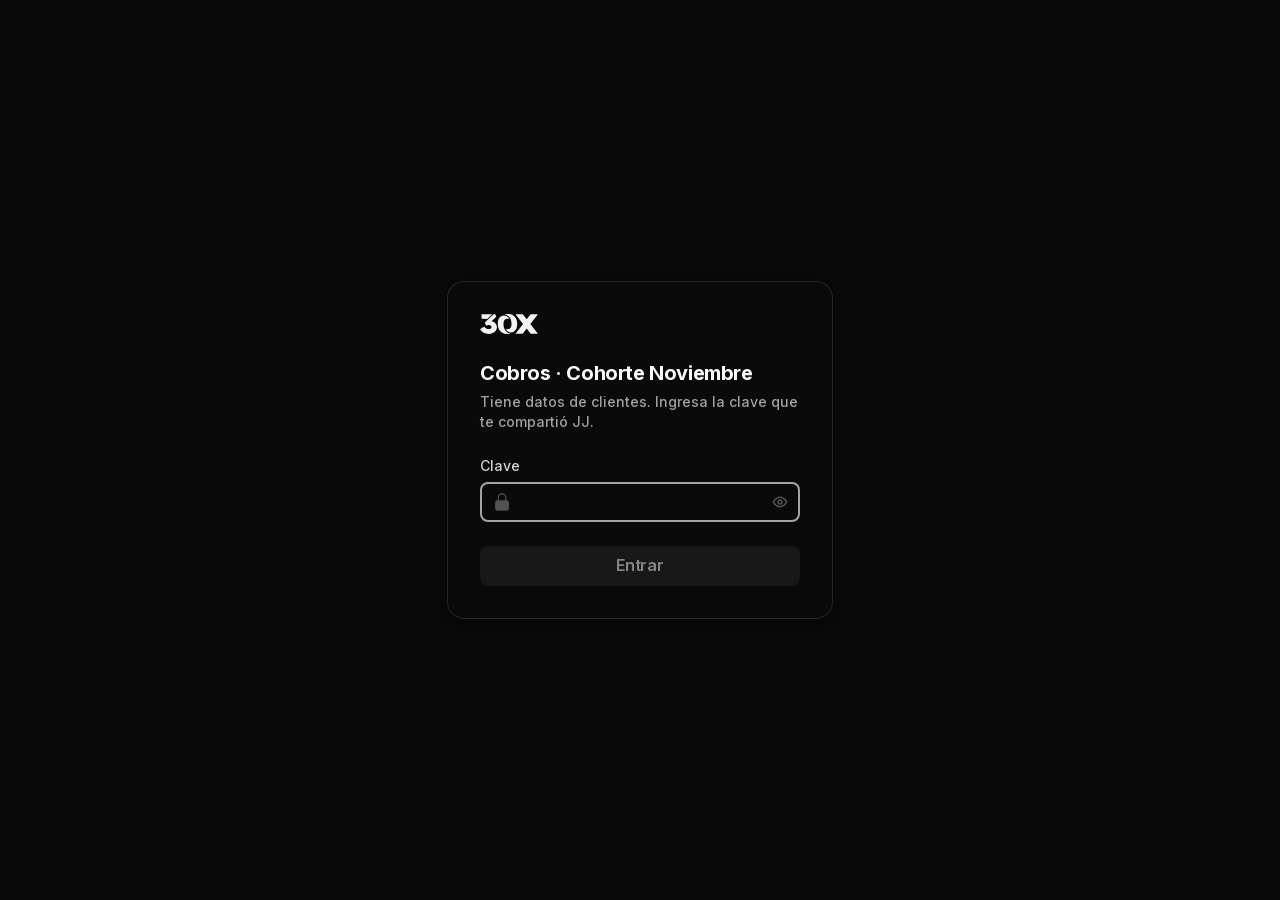
==== commit 8c243d40: "Dashboard de cobros y onboarding · 2026-11-28 14:03 Co-Authored-By: Claude Opus 5.5 (1M context) <no" ====
--- a/index.html
+++ b/index.html
@@ -1 +1 @@
-<!DOCTYPE html><html lang="es"><head><meta charSet="utf-8"/><meta name="viewport" content="width=device-width, initial-scale=1"/><link rel="preload" href="./_next/static/media/83afe278b6a6bb3c-s.p.0q-301v4kxxnr.woff2" as="font" crossorigin="" type="font/woff2"/><link rel="stylesheet" href="./_next/static/chunks/02usadrux6us3.css" data-precedence="next"/><link rel="stylesheet" href="./_next/static/chunks/11-cd7_7hu02h.css" data-precedence="next"/><link rel="preload" as="script" fetchPriority="low" href="./_next/static/chunks/11kjahy2ntf0n.js"/><script src="./_next/static/chunks/05ynd69aob1p7.js" async=""></script><script src="./_next/static/chunks/00ilazh50sdzh.js" async=""></script><script src="./_next/static/chunks/turbopack-08drzhvyaivx6.js" async=""></script><script src="./_next/static/chunks/12jf59la_4g-5.js" async=""></script><script src="./_next/static/chunks/0dbhjjzl8qfwv.js" async=""></script><script src="./_next/static/chunks/0pasyzr3tx472.js" async=""></script><meta name="next-size-adjust" content=""/><meta name="theme-color" content="#1A1A1A"/><meta name="color-scheme" content="light dark"/><title>Cobros y Onboarding · 30X</title><meta name="description" content="Cohorte Octubre: cobros pendientes y onboarding de Sales Machine, AI Sales y Ventas con LinkedIn"/><link rel="icon" href="/icon.svg?icon.13203-q12dzmq.svg" sizes="any" type="image/svg+xml"/><script src="./_next/static/chunks/03~yq9q893hmn.js" noModule=""></script></head><body class="inter_2fe1ab3d-module__-T-KAq__variable bg-primary antialiased"><div hidden=""><!--$--><!--/$--></div><script>((a,b,c,d,e,f,g,h)=>{let i=document.documentElement,j=["light","dark"];function k(b){var c;(Array.isArray(a)?a:[a]).forEach(a=>{let c="class"===a,d=c&&f?e.map(a=>f[a]||a):e;c?(i.classList.remove(...d),i.classList.add(f&&f[b]?f[b]:b)):i.setAttribute(a,b)}),c=b,h&&j.includes(c)&&(i.style.colorScheme=c)}if(d)k(d);else try{let a=localStorage.getItem(b)||c,d=g&&"system"===a?window.matchMedia("(prefers-color-scheme: dark)").matches?"dark":"light":a;k(d)}catch(a){}})("class","theme","system",null,["light","dark"],{"light":"light-mode","dark":"dark-mode"},true,true)</script><div class="flex min-h-dvh items-center justify-center bg-primary px-4"><form class="flex w-full max-w-sm flex-col gap-6 rounded-2xl bg-primary p-8 shadow-xl ring-1 ring-secondary"><svg viewBox="0 0 261 90" fill="none" xmlns="http://www.w3.org/2000/svg" class="w-auto h-5 self-start dark:hidden"><path d="M32.1022 22.5415L7.08472 21.7814V1.23779H54.6559L32.1022 22.5415Z" fill="#010101"></path><path d="M76.1558 58.8727C76.1558 64.928 74.4767 70.26 71.1181 74.8566C67.7595 79.4654 63.2364 83.0692 57.549 85.6923C51.8737 88.3032 45.4997 89.6147 38.4517 89.6147C29.9082 89.6147 22.4802 87.9598 16.1799 84.6381C9.87949 81.3285 4.48625 76.0945 0 68.9606L18.7906 56.1393C20.2002 58.5418 21.9042 60.6011 23.8899 62.2926C25.8878 63.9964 28.0818 65.3448 30.4843 66.3377C32.8867 67.3305 35.5466 67.8331 38.4517 67.8331C41.0257 67.8331 43.3057 67.502 45.3037 66.8401C47.2894 66.1782 48.8951 65.1609 50.0963 63.788C51.2975 62.4152 51.8981 60.7358 51.8981 58.75C51.8981 56.5927 51.2363 54.8767 49.9003 53.5897C48.5765 52.3026 46.8971 51.371 44.8623 50.7949C42.8276 50.2188 40.609 49.9247 38.2066 49.9247C37.0421 49.9247 35.804 50.0228 34.468 50.2311C33.1442 50.4395 31.8938 50.7337 30.7294 51.1014C29.5649 51.4814 28.4864 51.9596 27.4935 52.5357L21.7694 38.5988L38.2556 22.7499H38.2434L61.0057 1.26245H68.8503L73.3 11.8408L51.984 32.078C53.6142 32.4212 55.2322 32.8869 56.8134 33.4998C60.5029 34.9094 63.8002 36.8338 66.7053 39.2853C69.6103 41.7368 71.9149 44.6419 73.6187 48.0005C75.3102 51.359 76.168 54.9871 76.168 58.885L76.1558 58.8727Z" fill="#010101"></path><path d="M260.68 1.25024H227.916L210.155 23.9021L192.406 1.25024H159.642L193.779 44.8012L159.642 88.3644H192.406L210.155 65.7126L227.916 88.3644H260.68L226.543 44.8012L260.68 1.25024Z" fill="#010101"></path><path d="M136.475 88.3401C132.638 89.1858 128.446 89.6026 123.911 89.6026C119.376 89.6026 115.012 89.1736 111.09 88.3155C107.339 87.5065 103.919 86.3054 100.818 84.6996C100.524 84.5525 100.242 84.4053 99.9478 84.2459C93.439 80.679 88.5115 75.5311 85.202 68.8139C81.8802 62.0968 80.2253 54.0926 80.2253 44.8014C80.2253 35.5102 81.7086 27.4201 85.202 20.7888C85.6555 19.9308 86.1334 19.1095 86.6237 18.3128C93.5982 7.17069 108.074 3.18708 119.609 9.51195C119.658 9.53647 119.707 9.56107 119.756 9.59784C121.178 10.3823 122.489 11.2402 123.727 12.2085C127.368 15.0033 130.224 18.5579 132.393 22.9461C132.393 22.9461 132.393 22.9584 132.393 22.9707C129.991 21.5978 127.159 20.9238 123.911 20.9238C120.491 20.9238 117.513 21.6347 115 23.0688C115.012 23.0443 115.024 23.0074 115.049 22.9707C113.271 23.9758 111.727 25.3365 110.403 27.0893C107.204 31.1956 105.611 37.1037 105.611 44.8259C105.611 46.7258 105.721 48.503 105.929 50.17C106.456 57.2181 108.05 63.4452 110.71 68.8385C114.031 75.5556 118.898 80.7036 125.333 84.2705C128.618 86.0969 132.295 87.4575 136.34 88.3401C136.377 88.3401 136.426 88.3523 136.463 88.3646L136.475 88.3401Z" fill="#010101"></path><path d="M110.968 1.26256C114.804 0.416791 118.996 0 123.531 0C128.067 0 132.43 0.429073 136.353 1.2871C140.104 2.09609 143.523 3.29727 146.624 4.903C146.919 5.05009 147.2 5.19733 147.495 5.35668C154.003 8.92361 158.931 14.0716 162.24 20.7887C165.562 27.5058 167.217 35.5101 167.217 44.8013C167.217 54.0924 165.734 62.1825 162.24 68.8138C161.787 69.6719 161.309 70.4931 160.819 71.2899C153.844 82.4319 139.368 86.4156 127.834 80.0907C127.785 80.0662 127.736 80.0416 127.687 80.0048C126.265 79.2203 124.953 78.3624 123.715 77.3941C120.075 74.5994 117.219 71.0447 115.049 66.6565C115.049 66.6565 115.049 66.6442 115.049 66.632C117.452 68.0048 120.283 68.6789 123.531 68.6789C126.951 68.6789 129.93 67.9679 132.443 66.5338C132.43 66.5583 132.418 66.5952 132.394 66.632C134.171 65.6268 135.715 64.2661 137.039 62.5133C140.238 58.407 141.832 52.4989 141.832 44.7767C141.832 42.8768 141.722 41.0996 141.513 39.4326C140.986 32.3845 139.393 26.1575 136.733 20.7641C133.411 14.047 128.545 8.89907 122.109 5.33214C118.824 3.50577 115.147 2.1451 111.102 1.26256C111.065 1.26256 111.017 1.25028 110.98 1.23802L110.968 1.26256Z" fill="#010101"></path></svg><svg viewBox="0 0 261 90" fill="none" xmlns="http://www.w3.org/2000/svg" class="w-auto hidden h-5 self-start dark:block"><path d="M32.1022 22.5415L7.08472 21.7814V1.23779H54.6559L32.1022 22.5415Z" fill="#F2F2F2"></path><path d="M76.1558 58.8727C76.1558 64.928 74.4767 70.26 71.1181 74.8566C67.7595 79.4654 63.2364 83.0692 57.549 85.6923C51.8737 88.3032 45.4997 89.6147 38.4517 89.6147C29.9082 89.6147 22.4802 87.9598 16.1799 84.6381C9.87949 81.3285 4.48625 76.0945 0 68.9606L18.7906 56.1393C20.2002 58.5418 21.9042 60.6011 23.8899 62.2926C25.8878 63.9964 28.0818 65.3448 30.4843 66.3377C32.8867 67.3305 35.5466 67.8331 38.4517 67.8331C41.0257 67.8331 43.3057 67.502 45.3037 66.8401C47.2894 66.1782 48.8951 65.1609 50.0963 63.788C51.2975 62.4152 51.8981 60.7358 51.8981 58.75C51.8981 56.5927 51.2363 54.8767 49.9003 53.5897C48.5765 52.3026 46.8971 51.371 44.8623 50.7949C42.8276 50.2188 40.609 49.9247 38.2066 49.9247C37.0421 49.9247 35.804 50.0228 34.468 50.2311C33.1442 50.4395 31.8938 50.7337 30.7294 51.1014C29.5649 51.4814 28.4864 51.9596 27.4935 52.5357L21.7694 38.5988L38.2556 22.7499H38.2434L61.0057 1.26245H68.8503L73.3 11.8408L51.984 32.078C53.6142 32.4212 55.2322 32.8869 56.8134 33.4998C60.5029 34.9094 63.8002 36.8338 66.7053 39.2853C69.6103 41.7368 71.9149 44.6419 73.6187 48.0005C75.3102 51.359 76.168 54.9871 76.168 58.885L76.1558 58.8727Z" fill="#F2F2F2"></path><path d="M260.68 1.25024H227.916L210.155 23.9021L192.406 1.25024H159.642L193.779 44.8012L159.642 88.3644H192.406L210.155 65.7126L227.916 88.3644H260.68L226.543 44.8012L260.68 1.25024Z" fill="#F2F2F2"></path><path d="M136.475 88.3401C132.638 89.1858 128.446 89.6026 123.911 89.6026C119.376 89.6026 115.012 89.1736 111.09 88.3155C107.339 87.5065 103.919 86.3054 100.818 84.6996C100.524 84.5525 100.242 84.4053 99.9478 84.2459C93.439 80.679 88.5115 75.5311 85.202 68.8139C81.8802 62.0968 80.2253 54.0926 80.2253 44.8014C80.2253 35.5102 81.7086 27.4201 85.202 20.7888C85.6555 19.9308 86.1334 19.1095 86.6237 18.3128C93.5982 7.17069 108.074 3.18708 119.609 9.51195C119.658 9.53647 119.707 9.56107 119.756 9.59784C121.178 10.3823 122.489 11.2402 123.727 12.2085C127.368 15.0033 130.224 18.5579 132.393 22.9461C132.393 22.9461 132.393 22.9584 132.393 22.9707C129.991 21.5978 127.159 20.9238 123.911 20.9238C120.491 20.9238 117.513 21.6347 115 23.0688C115.012 23.0443 115.024 23.0074 115.049 22.9707C113.271 23.9758 111.727 25.3365 110.403 27.0893C107.204 31.1956 105.611 37.1037 105.611 44.8259C105.611 46.7258 105.721 48.503 105.929 50.17C106.456 57.2181 108.05 63.4452 110.71 68.8385C114.031 75.5556 118.898 80.7036 125.333 84.2705C128.618 86.0969 132.295 87.4575 136.34 88.3401C136.377 88.3401 136.426 88.3523 136.463 88.3646L136.475 88.3401Z" fill="#F2F2F2"></path><path d="M110.968 1.26256C114.804 0.416791 118.996 0 123.531 0C128.067 0 132.43 0.429073 136.353 1.2871C140.104 2.09609 143.523 3.29727 146.624 4.903C146.919 5.05009 147.2 5.19733 147.495 5.35668C154.003 8.92361 158.931 14.0716 162.24 20.7887C165.562 27.5058 167.217 35.5101 167.217 44.8013C167.217 54.0924 165.734 62.1825 162.24 68.8138C161.787 69.6719 161.309 70.4931 160.819 71.2899C153.844 82.4319 139.368 86.4156 127.834 80.0907C127.785 80.0662 127.736 80.0416 127.687 80.0048C126.265 79.2203 124.953 78.3624 123.715 77.3941C120.075 74.5994 117.219 71.0447 115.049 66.6565C115.049 66.6565 115.049 66.6442 115.049 66.632C117.452 68.0048 120.283 68.6789 123.531 68.6789C126.951 68.6789 129.93 67.9679 132.443 66.5338C132.43 66.5583 132.418 66.5952 132.394 66.632C134.171 65.6268 135.715 64.2661 137.039 62.5133C140.238 58.407 141.832 52.4989 141.832 44.7767C141.832 42.8768 141.722 41.0996 141.513 39.4326C140.986 32.3845 139.393 26.1575 136.733 20.7641C133.411 14.047 128.545 8.89907 122.109 5.33214C118.824 3.50577 115.147 2.1451 111.102 1.26256C111.065 1.26256 111.017 1.25028 110.98 1.23802L110.968 1.26256Z" fill="#F2F2F2"></path></svg><div class="flex flex-col gap-1"><h1 class="text-xl font-bold tracking-[-0.02em] text-primary">Cobros y onboarding · Cohorte Octubre</h1><p class="text-sm font-medium text-tertiary">Tiene datos de clientes. Ingresa la clave que te compartió JJ.</p></div><div data-input-wrapper="true" data-input-size="md" class="group flex h-max w-full flex-col items-start justify-start gap-1.5" data-rac=""><label class="flex cursor-default items-center gap-0.5 text-sm font-medium text-secondary" id="react-aria-_R_hbtbH1_" for="react-aria-_R_hbtb_" data-label="true">Clave<span class="hidden text-brand-tertiary">*</span></label><div role="presentation" class="group/input relative flex w-full flex-row place-content-center place-items-center rounded-lg bg-primary shadow-xs ring-1 ring-primary transition-shadow duration-100 ease-linear ring-inset group-disabled:cursor-not-allowed group-disabled:opacity-50 group-invalid:ring-error_subtle" data-rac=""><svg xmlns="http://www.w3.org/2000/svg" viewBox="0 0 24 24" fill="currentColor" aria-hidden="true" data-slot="icon" class="pointer-events-none absolute text-fg-quaternary left-3 size-5"><path fill-rule="evenodd" d="M12 1.5a5.25 5.25 0 0 0-5.25 5.25v3a3 3 0 0 0-3 3v6.75a3 3 0 0 0 3 3h10.5a3 3 0 0 0 3-3v-6.75a3 3 0 0 0-3-3v-3c0-2.9-2.35-5.25-5.25-5.25Zm3.75 8.25v-3a3.75 3.75 0 1 0-7.5 0v3h7.5Z" clip-rule="evenodd"></path></svg><input type="password" tabindex="0" id="react-aria-_R_hbtb_" aria-labelledby="react-aria-_R_hbtbH1_" aria-describedby="react-aria-_R_hbtbH3_ react-aria-_R_hbtbH4_" class="m-0 w-full bg-transparent text-primary ring-0 outline-hidden placeholder:text-placeholder autofill:rounded-lg autofill:text-primary disabled:cursor-not-allowed px-3 py-2 text-md pl-10" data-rac="" value=""/><button class="absolute flex cursor-pointer items-center justify-center text-fg-quaternary transition duration-100 ease-linear hover:text-fg-quaternary_hover focus:text-fg-quaternary_hover focus:outline-hidden right-3" data-rac="" type="button" tabindex="0" data-react-aria-pressable="true" aria-label="Toggle password visibility" id="react-aria-_R_1dhbtb_"><svg viewBox="0 0 24 24" width="24" height="24" stroke="currentColor" stroke-width="2" fill="none" stroke-linecap="round" stroke-linejoin="round" aria-hidden="true" class="size-4 stroke-[2.25px]"><path d="M2.42 12.713c-.136-.215-.204-.323-.242-.49a1.173 1.173 0 0 1 0-.446c.038-.167.106-.274.242-.49C3.546 9.505 6.895 5 12 5s8.455 4.505 9.58 6.287c.137.215.205.323.243.49.029.125.029.322 0 .446-.038.167-.106.274-.242.49C20.455 14.495 17.105 19 12 19c-5.106 0-8.455-4.505-9.58-6.287Z"></path><path d="M12 15a3 3 0 1 0 0-6 3 3 0 0 0 0 6Z"></path></svg></button></div></div><button type="submit" disabled="" class="inline-flex items-center justify-center font-semibold text-base tracking-[-0.3px] leading-[1.6] transition-all duration-200 ease-out rounded-lg disabled:cursor-not-allowed disabled:opacity-50 focus:outline-none focus-visible:ring-2 focus-visible:ring-offset-2 focus-visible:ring-[#E9FF7B] bg-[#262626] text-white hover:brightness-150 active:brightness-125 ring-1 ring-black/10 h-10 px-5 gap-2"><span>Entrar</span></button></form></div><!--$--><!--/$--><script src="./_next/static/chunks/11kjahy2ntf0n.js" id="_R_" async=""></script><script>(self.__next_f=self.__next_f||[]).push([0])</script><script>self.__next_f.push([1,"1:\"$Sreact.fragment\"\n2:I[7808,[\"./_next/static/chunks/12jf59la_4g-5.js\",\"./_next/static/chunks/0dbhjjzl8qfwv.js\"],\"Theme\"]\n3:I[39756,[\"./_next/static/chunks/12jf59la_4g-5.js\",\"./_next/static/chunks/0dbhjjzl8qfwv.js\"],\"default\"]\n4:I[37457,[\"./_next/static/chunks/12jf59la_4g-5.js\",\"./_next/static/chunks/0dbhjjzl8qfwv.js\"],\"default\"]\n5:I[2268,[\"./_next/static/chunks/12jf59la_4g-5.js\",\"./_next/static/chunks/0dbhjjzl8qfwv.js\",\"./_next/static/chunks/0pasyzr3tx472.js\"],\"Candado\"]\n6:I[97367,[\"./_next/static/chunks/12jf59la_4g-5.js\",\"./_next/static/chunks/0dbhjjzl8qfwv.js\"],\"OutletBoundary\"]\n7:\"$Sreact.suspense\"\n9:I[97367,[\"./_next/static/chunks/12jf59la_4g-5.js\",\"./_next/static/chunks/0dbhjjzl8qfwv.js\"],\"ViewportBoundary\"]\nb:I[97367,[\"./_next/static/chunks/12jf59la_4g-5.js\",\"./_next/static/chunks/0dbhjjzl8qfwv.js\"],\"MetadataBoundary\"]\nd:I[68027,[\"./_next/static/chunks/12jf59la_4g-5.js\",\"./_next/static/chunks/0dbhjjzl8qfwv.js\"],\"default\",1]\n:HL[\"./_next/static/chunks/02usadrux6us3.css\",\"style\"]\n:HL[\"./_next/static/chunks/11-cd7_7hu02h.css\",\"style\"]\n:HL[\"./_next/static/media/83afe278b6a6bb3c-s.p.0q-301v4kxxnr.woff2\",\"font\",{\"crossOrigin\":\"\",\"type\":\"font/woff2\"}]\n"])</script><script>self.__next_f.push([1,"0:{\"P\":null,\"c\":[\"\",\"\"],\"q\":\"\",\"i\":false,\"f\":[[[\"\",{\"children\":[\"__PAGE__\",{}]},\"$undefined\",\"$undefined\",16],[[\"$\",\"$1\",\"c\",{\"children\":[[[\"$\",\"link\",\"0\",{\"rel\":\"stylesheet\",\"href\":\"./_next/static/chunks/02usadrux6us3.css\",\"precedence\":\"next\",\"crossOrigin\":\"$undefined\",\"nonce\":\"$undefined\"}],[\"$\",\"link\",\"1\",{\"rel\":\"stylesheet\",\"href\":\"./_next/static/chunks/11-cd7_7hu02h.css\",\"precedence\":\"next\",\"crossOrigin\":\"$undefined\",\"nonce\":\"$undefined\"}],[\"$\",\"script\",\"script-0\",{\"src\":\"./_next/static/chunks/12jf59la_4g-5.js\",\"async\":true,\"nonce\":\"$undefined\"}],[\"$\",\"script\",\"script-1\",{\"src\":\"./_next/static/chunks/0dbhjjzl8qfwv.js\",\"async\":true,\"nonce\":\"$undefined\"}]],[\"$\",\"html\",null,{\"lang\":\"es\",\"suppressHydrationWarning\":true,\"children\":[\"$\",\"body\",null,{\"className\":\"inter_2fe1ab3d-module__-T-KAq__variable bg-primary antialiased\",\"children\":[\"$\",\"$L2\",null,{\"children\":[\"$\",\"$L3\",null,{\"parallelRouterKey\":\"children\",\"error\":\"$undefined\",\"errorStyles\":\"$undefined\",\"errorScripts\":\"$undefined\",\"template\":[\"$\",\"$L4\",null,{}],\"templateStyles\":\"$undefined\",\"templateScripts\":\"$undefined\",\"notFound\":[[[\"$\",\"title\",null,{\"children\":\"404: This page could not be found.\"}],[\"$\",\"div\",null,{\"style\":{\"fontFamily\":\"system-ui,\\\"Segoe UI\\\",Roboto,Helvetica,Arial,sans-serif,\\\"Apple Color Emoji\\\",\\\"Segoe UI Emoji\\\"\",\"height\":\"100vh\",\"textAlign\":\"center\",\"display\":\"flex\",\"flexDirection\":\"column\",\"alignItems\":\"center\",\"justifyContent\":\"center\"},\"children\":[\"$\",\"div\",null,{\"children\":[[\"$\",\"style\",null,{\"dangerouslySetInnerHTML\":{\"__html\":\"body{color:#000;background:#fff;margin:0}.next-error-h1{border-right:1px solid rgba(0,0,0,.3)}@media (prefers-color-scheme:dark){body{color:#fff;background:#000}.next-error-h1{border-right:1px solid rgba(255,255,255,.3)}}\"}}],[\"$\",\"h1\",null,{\"className\":\"next-error-h1\",\"style\":{\"display\":\"inline-block\",\"margin\":\"0 20px 0 0\",\"padding\":\"0 23px 0 0\",\"fontSize\":24,\"fontWeight\":500,\"verticalAlign\":\"top\",\"lineHeight\":\"49px\"},\"children\":404}],[\"$\",\"div\",null,{\"style\":{\"display\":\"inline-block\"},\"children\":[\"$\",\"h2\",null,{\"style\":{\"fontSize\":14,\"fontWeight\":400,\"lineHeight\":\"49px\",\"margin\":0},\"children\":\"This page could not be found.\"}]}]]}]}]],[]],\"forbidden\":\"$undefined\",\"unauthorized\":\"$undefined\"}]}]}]}]]}],{\"children\":[[\"$\",\"$1\",\"c\",{\"children\":[[\"$\",\"$L5\",null,{}],[[\"$\",\"script\",\"script-0\",{\"src\":\"./_next/static/chunks/0pasyzr3tx472.js\",\"async\":true,\"nonce\":\"$undefined\"}]],[\"$\",\"$L6\",null,{\"children\":[\"$\",\"$7\",null,{\"name\":\"Next.MetadataOutlet\",\"children\":\"$@8\"}]}]]}],{},null,false,null]},null,false,null],[\"$\",\"$1\",\"h\",{\"children\":[null,[\"$\",\"$L9\",null,{\"children\":\"$La\"}],[\"$\",\"div\",null,{\"hidden\":true,\"children\":[\"$\",\"$Lb\",null,{\"children\":[\"$\",\"$7\",null,{\"name\":\"Next.Metadata\",\"children\":\"$Lc\"}]}]}],[\"$\",\"meta\",null,{\"name\":\"next-size-adjust\",\"content\":\"\"}]]}],false]],\"m\":\"$undefined\",\"G\":[\"$d\",[[\"$\",\"link\",\"0\",{\"rel\":\"stylesheet\",\"href\":\"./_next/static/chunks/02usadrux6us3.css\",\"precedence\":\"next\",\"crossOrigin\":\"$undefined\",\"nonce\":\"$undefined\"}],[\"$\",\"link\",\"1\",{\"rel\":\"stylesheet\",\"href\":\"./_next/static/chunks/11-cd7_7hu02h.css\",\"precedence\":\"next\",\"crossOrigin\":\"$undefined\",\"nonce\":\"$undefined\"}]]],\"S\":true,\"h\":null,\"s\":\"$undefined\",\"l\":\"$undefined\",\"p\":\"$undefined\",\"d\":\"$undefined\",\"b\":\"BRd-dwPWl4nS4b8ik8xI-\"}\n"])</script><script>self.__next_f.push([1,"a:[[\"$\",\"meta\",\"0\",{\"charSet\":\"utf-8\"}],[\"$\",\"meta\",\"1\",{\"name\":\"viewport\",\"content\":\"width=device-width, initial-scale=1\"}],[\"$\",\"meta\",\"2\",{\"name\":\"theme-color\",\"content\":\"#1A1A1A\"}],[\"$\",\"meta\",\"3\",{\"name\":\"color-scheme\",\"content\":\"light dark\"}]]\n"])</script><script>self.__next_f.push([1,"e:I[27201,[\"./_next/static/chunks/12jf59la_4g-5.js\",\"./_next/static/chunks/0dbhjjzl8qfwv.js\"],\"IconMark\"]\n8:null\nc:[[\"$\",\"title\",\"0\",{\"children\":\"Cobros y Onboarding · 30X\"}],[\"$\",\"meta\",\"1\",{\"name\":\"description\",\"content\":\"Cohorte Octubre: cobros pendientes y onboarding de Sales Machine, AI Sales y Ventas con LinkedIn\"}],[\"$\",\"link\",\"2\",{\"rel\":\"icon\",\"href\":\"/icon.svg?icon.13203-q12dzmq.svg\",\"sizes\":\"any\",\"type\":\"image/svg+xml\"}],[\"$\",\"$Le\",\"3\",{}]]\n"])</script></body></html>+<!DOCTYPE html><html lang="es"><head><meta charSet="utf-8"/><meta name="viewport" content="width=device-width, initial-scale=1"/><link rel="preload" href="./_next/static/media/83afe278b6a6bb3c-s.p.0q-301v4kxxnr.woff2" as="font" crossorigin="" type="font/woff2"/><link rel="stylesheet" href="./_next/static/chunks/0poxf.~7xzpi~.css" data-precedence="next"/><link rel="stylesheet" href="./_next/static/chunks/140hnk7wgpl74.css" data-precedence="next"/><link rel="preload" as="script" fetchPriority="low" href="./_next/static/chunks/11kjahy2ntf0n.js"/><script src="./_next/static/chunks/05ynd69aob1p7.js" async=""></script><script src="./_next/static/chunks/00ilazh50sdzh.js" async=""></script><script src="./_next/static/chunks/turbopack-08drzhvyaivx6.js" async=""></script><script src="./_next/static/chunks/09guvu1o7a3d_.js" async=""></script><script src="./_next/static/chunks/0dbhjjzl8qfwv.js" async=""></script><script src="./_next/static/chunks/17mxsuegroo2j.js" async=""></script><meta name="next-size-adjust" content=""/><meta name="theme-color" content="#0A0A0A"/><meta name="color-scheme" content="light dark"/><title>Cobros · 30X</title><meta name="description" content="Cohorte Noviembre: qué cobrar hoy y esta semana en Sales Machine, AI Sales y Ventas con LinkedIn"/><link rel="icon" href="/icon.svg?icon.13203-q12dzmq.svg" sizes="any" type="image/svg+xml"/><script src="./_next/static/chunks/03~yq9q893hmn.js" noModule=""></script></head><body class="inter_2fe1ab3d-module__-T-KAq__variable bg-primary antialiased"><div hidden=""><!--$--><!--/$--></div><script>((a,b,c,d,e,f,g,h)=>{let i=document.documentElement,j=["light","dark"];function k(b){var c;(Array.isArray(a)?a:[a]).forEach(a=>{let c="class"===a,d=c&&f?e.map(a=>f[a]||a):e;c?(i.classList.remove(...d),i.classList.add(f&&f[b]?f[b]:b)):i.setAttribute(a,b)}),c=b,h&&j.includes(c)&&(i.style.colorScheme=c)}if(d)k(d);else try{let a=localStorage.getItem(b)||c,d=g&&"system"===a?window.matchMedia("(prefers-color-scheme: dark)").matches?"dark":"light":a;k(d)}catch(a){}})("class","theme","dark",null,["light","dark"],{"light":"light-mode","dark":"dark-mode"},false,true)</script><div class="flex min-h-dvh items-center justify-center bg-primary px-4"><form class="flex w-full max-w-sm flex-col gap-6 rounded-2xl bg-primary p-8 shadow-xl ring-1 ring-secondary"><svg viewBox="0 0 261 90" fill="none" xmlns="http://www.w3.org/2000/svg" class="w-auto h-5 self-start dark:hidden"><path d="M32.1022 22.5415L7.08472 21.7814V1.23779H54.6559L32.1022 22.5415Z" fill="#010101"></path><path d="M76.1558 58.8727C76.1558 64.928 74.4767 70.26 71.1181 74.8566C67.7595 79.4654 63.2364 83.0692 57.549 85.6923C51.8737 88.3032 45.4997 89.6147 38.4517 89.6147C29.9082 89.6147 22.4802 87.9598 16.1799 84.6381C9.87949 81.3285 4.48625 76.0945 0 68.9606L18.7906 56.1393C20.2002 58.5418 21.9042 60.6011 23.8899 62.2926C25.8878 63.9964 28.0818 65.3448 30.4843 66.3377C32.8867 67.3305 35.5466 67.8331 38.4517 67.8331C41.0257 67.8331 43.3057 67.502 45.3037 66.8401C47.2894 66.1782 48.8951 65.1609 50.0963 63.788C51.2975 62.4152 51.8981 60.7358 51.8981 58.75C51.8981 56.5927 51.2363 54.8767 49.9003 53.5897C48.5765 52.3026 46.8971 51.371 44.8623 50.7949C42.8276 50.2188 40.609 49.9247 38.2066 49.9247C37.0421 49.9247 35.804 50.0228 34.468 50.2311C33.1442 50.4395 31.8938 50.7337 30.7294 51.1014C29.5649 51.4814 28.4864 51.9596 27.4935 52.5357L21.7694 38.5988L38.2556 22.7499H38.2434L61.0057 1.26245H68.8503L73.3 11.8408L51.984 32.078C53.6142 32.4212 55.2322 32.8869 56.8134 33.4998C60.5029 34.9094 63.8002 36.8338 66.7053 39.2853C69.6103 41.7368 71.9149 44.6419 73.6187 48.0005C75.3102 51.359 76.168 54.9871 76.168 58.885L76.1558 58.8727Z" fill="#010101"></path><path d="M260.68 1.25024H227.916L210.155 23.9021L192.406 1.25024H159.642L193.779 44.8012L159.642 88.3644H192.406L210.155 65.7126L227.916 88.3644H260.68L226.543 44.8012L260.68 1.25024Z" fill="#010101"></path><path d="M136.475 88.3401C132.638 89.1858 128.446 89.6026 123.911 89.6026C119.376 89.6026 115.012 89.1736 111.09 88.3155C107.339 87.5065 103.919 86.3054 100.818 84.6996C100.524 84.5525 100.242 84.4053 99.9478 84.2459C93.439 80.679 88.5115 75.5311 85.202 68.8139C81.8802 62.0968 80.2253 54.0926 80.2253 44.8014C80.2253 35.5102 81.7086 27.4201 85.202 20.7888C85.6555 19.9308 86.1334 19.1095 86.6237 18.3128C93.5982 7.17069 108.074 3.18708 119.609 9.51195C119.658 9.53647 119.707 9.56107 119.756 9.59784C121.178 10.3823 122.489 11.2402 123.727 12.2085C127.368 15.0033 130.224 18.5579 132.393 22.9461C132.393 22.9461 132.393 22.9584 132.393 22.9707C129.991 21.5978 127.159 20.9238 123.911 20.9238C120.491 20.9238 117.513 21.6347 115 23.0688C115.012 23.0443 115.024 23.0074 115.049 22.9707C113.271 23.9758 111.727 25.3365 110.403 27.0893C107.204 31.1956 105.611 37.1037 105.611 44.8259C105.611 46.7258 105.721 48.503 105.929 50.17C106.456 57.2181 108.05 63.4452 110.71 68.8385C114.031 75.5556 118.898 80.7036 125.333 84.2705C128.618 86.0969 132.295 87.4575 136.34 88.3401C136.377 88.3401 136.426 88.3523 136.463 88.3646L136.475 88.3401Z" fill="#010101"></path><path d="M110.968 1.26256C114.804 0.416791 118.996 0 123.531 0C128.067 0 132.43 0.429073 136.353 1.2871C140.104 2.09609 143.523 3.29727 146.624 4.903C146.919 5.05009 147.2 5.19733 147.495 5.35668C154.003 8.92361 158.931 14.0716 162.24 20.7887C165.562 27.5058 167.217 35.5101 167.217 44.8013C167.217 54.0924 165.734 62.1825 162.24 68.8138C161.787 69.6719 161.309 70.4931 160.819 71.2899C153.844 82.4319 139.368 86.4156 127.834 80.0907C127.785 80.0662 127.736 80.0416 127.687 80.0048C126.265 79.2203 124.953 78.3624 123.715 77.3941C120.075 74.5994 117.219 71.0447 115.049 66.6565C115.049 66.6565 115.049 66.6442 115.049 66.632C117.452 68.0048 120.283 68.6789 123.531 68.6789C126.951 68.6789 129.93 67.9679 132.443 66.5338C132.43 66.5583 132.418 66.5952 132.394 66.632C134.171 65.6268 135.715 64.2661 137.039 62.5133C140.238 58.407 141.832 52.4989 141.832 44.7767C141.832 42.8768 141.722 41.0996 141.513 39.4326C140.986 32.3845 139.393 26.1575 136.733 20.7641C133.411 14.047 128.545 8.89907 122.109 5.33214C118.824 3.50577 115.147 2.1451 111.102 1.26256C111.065 1.26256 111.017 1.25028 110.98 1.23802L110.968 1.26256Z" fill="#010101"></path></svg><svg viewBox="0 0 261 90" fill="none" xmlns="http://www.w3.org/2000/svg" class="w-auto hidden h-5 self-start dark:block"><path d="M32.1022 22.5415L7.08472 21.7814V1.23779H54.6559L32.1022 22.5415Z" fill="#F2F2F2"></path><path d="M76.1558 58.8727C76.1558 64.928 74.4767 70.26 71.1181 74.8566C67.7595 79.4654 63.2364 83.0692 57.549 85.6923C51.8737 88.3032 45.4997 89.6147 38.4517 89.6147C29.9082 89.6147 22.4802 87.9598 16.1799 84.6381C9.87949 81.3285 4.48625 76.0945 0 68.9606L18.7906 56.1393C20.2002 58.5418 21.9042 60.6011 23.8899 62.2926C25.8878 63.9964 28.0818 65.3448 30.4843 66.3377C32.8867 67.3305 35.5466 67.8331 38.4517 67.8331C41.0257 67.8331 43.3057 67.502 45.3037 66.8401C47.2894 66.1782 48.8951 65.1609 50.0963 63.788C51.2975 62.4152 51.8981 60.7358 51.8981 58.75C51.8981 56.5927 51.2363 54.8767 49.9003 53.5897C48.5765 52.3026 46.8971 51.371 44.8623 50.7949C42.8276 50.2188 40.609 49.9247 38.2066 49.9247C37.0421 49.9247 35.804 50.0228 34.468 50.2311C33.1442 50.4395 31.8938 50.7337 30.7294 51.1014C29.5649 51.4814 28.4864 51.9596 27.4935 52.5357L21.7694 38.5988L38.2556 22.7499H38.2434L61.0057 1.26245H68.8503L73.3 11.8408L51.984 32.078C53.6142 32.4212 55.2322 32.8869 56.8134 33.4998C60.5029 34.9094 63.8002 36.8338 66.7053 39.2853C69.6103 41.7368 71.9149 44.6419 73.6187 48.0005C75.3102 51.359 76.168 54.9871 76.168 58.885L76.1558 58.8727Z" fill="#F2F2F2"></path><path d="M260.68 1.25024H227.916L210.155 23.9021L192.406 1.25024H159.642L193.779 44.8012L159.642 88.3644H192.406L210.155 65.7126L227.916 88.3644H260.68L226.543 44.8012L260.68 1.25024Z" fill="#F2F2F2"></path><path d="M136.475 88.3401C132.638 89.1858 128.446 89.6026 123.911 89.6026C119.376 89.6026 115.012 89.1736 111.09 88.3155C107.339 87.5065 103.919 86.3054 100.818 84.6996C100.524 84.5525 100.242 84.4053 99.9478 84.2459C93.439 80.679 88.5115 75.5311 85.202 68.8139C81.8802 62.0968 80.2253 54.0926 80.2253 44.8014C80.2253 35.5102 81.7086 27.4201 85.202 20.7888C85.6555 19.9308 86.1334 19.1095 86.6237 18.3128C93.5982 7.17069 108.074 3.18708 119.609 9.51195C119.658 9.53647 119.707 9.56107 119.756 9.59784C121.178 10.3823 122.489 11.2402 123.727 12.2085C127.368 15.0033 130.224 18.5579 132.393 22.9461C132.393 22.9461 132.393 22.9584 132.393 22.9707C129.991 21.5978 127.159 20.9238 123.911 20.9238C120.491 20.9238 117.513 21.6347 115 23.0688C115.012 23.0443 115.024 23.0074 115.049 22.9707C113.271 23.9758 111.727 25.3365 110.403 27.0893C107.204 31.1956 105.611 37.1037 105.611 44.8259C105.611 46.7258 105.721 48.503 105.929 50.17C106.456 57.2181 108.05 63.4452 110.71 68.8385C114.031 75.5556 118.898 80.7036 125.333 84.2705C128.618 86.0969 132.295 87.4575 136.34 88.3401C136.377 88.3401 136.426 88.3523 136.463 88.3646L136.475 88.3401Z" fill="#F2F2F2"></path><path d="M110.968 1.26256C114.804 0.416791 118.996 0 123.531 0C128.067 0 132.43 0.429073 136.353 1.2871C140.104 2.09609 143.523 3.29727 146.624 4.903C146.919 5.05009 147.2 5.19733 147.495 5.35668C154.003 8.92361 158.931 14.0716 162.24 20.7887C165.562 27.5058 167.217 35.5101 167.217 44.8013C167.217 54.0924 165.734 62.1825 162.24 68.8138C161.787 69.6719 161.309 70.4931 160.819 71.2899C153.844 82.4319 139.368 86.4156 127.834 80.0907C127.785 80.0662 127.736 80.0416 127.687 80.0048C126.265 79.2203 124.953 78.3624 123.715 77.3941C120.075 74.5994 117.219 71.0447 115.049 66.6565C115.049 66.6565 115.049 66.6442 115.049 66.632C117.452 68.0048 120.283 68.6789 123.531 68.6789C126.951 68.6789 129.93 67.9679 132.443 66.5338C132.43 66.5583 132.418 66.5952 132.394 66.632C134.171 65.6268 135.715 64.2661 137.039 62.5133C140.238 58.407 141.832 52.4989 141.832 44.7767C141.832 42.8768 141.722 41.0996 141.513 39.4326C140.986 32.3845 139.393 26.1575 136.733 20.7641C133.411 14.047 128.545 8.89907 122.109 5.33214C118.824 3.50577 115.147 2.1451 111.102 1.26256C111.065 1.26256 111.017 1.25028 110.98 1.23802L110.968 1.26256Z" fill="#F2F2F2"></path></svg><div class="flex flex-col gap-1"><h1 class="text-xl font-bold tracking-[-0.02em] text-primary">Cobros · Cohorte Noviembre</h1><p class="text-sm font-medium text-tertiary">Tiene datos de clientes. Ingresa la clave que te compartió JJ.</p></div><div data-input-wrapper="true" data-input-size="md" class="group flex h-max w-full flex-col items-start justify-start gap-1.5" data-rac=""><label class="flex cursor-default items-center gap-0.5 text-sm font-medium text-secondary" id="react-aria-_R_hbtbH1_" for="react-aria-_R_hbtb_" data-label="true">Clave<span class="hidden text-brand-tertiary">*</span></label><div role="presentation" class="group/input relative flex w-full flex-row place-content-center place-items-center rounded-lg bg-primary shadow-xs ring-1 ring-primary transition-shadow duration-100 ease-linear ring-inset group-disabled:cursor-not-allowed group-disabled:opacity-50 group-invalid:ring-error_subtle" data-rac=""><svg xmlns="http://www.w3.org/2000/svg" viewBox="0 0 24 24" fill="currentColor" aria-hidden="true" data-slot="icon" class="pointer-events-none absolute text-fg-quaternary left-3 size-5"><path fill-rule="evenodd" d="M12 1.5a5.25 5.25 0 0 0-5.25 5.25v3a3 3 0 0 0-3 3v6.75a3 3 0 0 0 3 3h10.5a3 3 0 0 0 3-3v-6.75a3 3 0 0 0-3-3v-3c0-2.9-2.35-5.25-5.25-5.25Zm3.75 8.25v-3a3.75 3.75 0 1 0-7.5 0v3h7.5Z" clip-rule="evenodd"></path></svg><input type="password" tabindex="0" id="react-aria-_R_hbtb_" aria-labelledby="react-aria-_R_hbtbH1_" aria-describedby="react-aria-_R_hbtbH3_ react-aria-_R_hbtbH4_" class="m-0 w-full bg-transparent text-primary ring-0 outline-hidden placeholder:text-placeholder autofill:rounded-lg autofill:text-primary disabled:cursor-not-allowed px-3 py-2 text-md pl-10" data-rac="" value=""/><button class="absolute flex cursor-pointer items-center justify-center text-fg-quaternary transition duration-100 ease-linear hover:text-fg-quaternary_hover focus:text-fg-quaternary_hover focus:outline-hidden right-3" data-rac="" type="button" tabindex="0" data-react-aria-pressable="true" aria-label="Toggle password visibility" id="react-aria-_R_1dhbtb_"><svg viewBox="0 0 24 24" width="24" height="24" stroke="currentColor" stroke-width="2" fill="none" stroke-linecap="round" stroke-linejoin="round" aria-hidden="true" class="size-4 stroke-[2.25px]"><path d="M2.42 12.713c-.136-.215-.204-.323-.242-.49a1.173 1.173 0 0 1 0-.446c.038-.167.106-.274.242-.49C3.546 9.505 6.895 5 12 5s8.455 4.505 9.58 6.287c.137.215.205.323.243.49.029.125.029.322 0 .446-.038.167-.106.274-.242.49C20.455 14.495 17.105 19 12 19c-5.106 0-8.455-4.505-9.58-6.287Z"></path><path d="M12 15a3 3 0 1 0 0-6 3 3 0 0 0 0 6Z"></path></svg></button></div></div><button type="submit" disabled="" class="inline-flex items-center justify-center font-semibold text-base tracking-[-0.3px] leading-[1.6] transition-all duration-200 ease-out rounded-lg disabled:cursor-not-allowed disabled:opacity-50 focus:outline-none focus-visible:ring-2 focus-visible:ring-offset-2 focus-visible:ring-[#E9FF7B] bg-[#262626] text-white hover:brightness-150 active:brightness-125 ring-1 ring-black/10 h-10 px-5 gap-2"><span>Entrar</span></button></form></div><!--$--><!--/$--><script src="./_next/static/chunks/11kjahy2ntf0n.js" id="_R_" async=""></script><script>(self.__next_f=self.__next_f||[]).push([0])</script><script>self.__next_f.push([1,"1:\"$Sreact.fragment\"\n2:I[7808,[\"./_next/static/chunks/09guvu1o7a3d_.js\",\"./_next/static/chunks/0dbhjjzl8qfwv.js\"],\"Theme\"]\n3:I[39756,[\"./_next/static/chunks/09guvu1o7a3d_.js\",\"./_next/static/chunks/0dbhjjzl8qfwv.js\"],\"default\"]\n4:I[37457,[\"./_next/static/chunks/09guvu1o7a3d_.js\",\"./_next/static/chunks/0dbhjjzl8qfwv.js\"],\"default\"]\n5:I[2268,[\"./_next/static/chunks/09guvu1o7a3d_.js\",\"./_next/static/chunks/0dbhjjzl8qfwv.js\",\"./_next/static/chunks/17mxsuegroo2j.js\"],\"Candado\"]\n6:I[97367,[\"./_next/static/chunks/09guvu1o7a3d_.js\",\"./_next/static/chunks/0dbhjjzl8qfwv.js\"],\"OutletBoundary\"]\n7:\"$Sreact.suspense\"\n9:I[97367,[\"./_next/static/chunks/09guvu1o7a3d_.js\",\"./_next/static/chunks/0dbhjjzl8qfwv.js\"],\"ViewportBoundary\"]\nb:I[97367,[\"./_next/static/chunks/09guvu1o7a3d_.js\",\"./_next/static/chunks/0dbhjjzl8qfwv.js\"],\"MetadataBoundary\"]\nd:I[68027,[\"./_next/static/chunks/09guvu1o7a3d_.js\",\"./_next/static/chunks/0dbhjjzl8qfwv.js\"],\"default\",1]\n:HL[\"./_next/static/chunks/0poxf.~7xzpi~.css\",\"style\"]\n:HL[\"./_next/static/chunks/140hnk7wgpl74.css\",\"style\"]\n:HL[\"./_next/static/media/83afe278b6a6bb3c-s.p.0q-301v4kxxnr.woff2\",\"font\",{\"crossOrigin\":\"\",\"type\":\"font/woff2\"}]\n"])</script><script>self.__next_f.push([1,"0:{\"P\":null,\"c\":[\"\",\"\"],\"q\":\"\",\"i\":false,\"f\":[[[\"\",{\"children\":[\"__PAGE__\",{}]},\"$undefined\",\"$undefined\",16],[[\"$\",\"$1\",\"c\",{\"children\":[[[\"$\",\"link\",\"0\",{\"rel\":\"stylesheet\",\"href\":\"./_next/static/chunks/0poxf.~7xzpi~.css\",\"precedence\":\"next\",\"crossOrigin\":\"$undefined\",\"nonce\":\"$undefined\"}],[\"$\",\"link\",\"1\",{\"rel\":\"stylesheet\",\"href\":\"./_next/static/chunks/140hnk7wgpl74.css\",\"precedence\":\"next\",\"crossOrigin\":\"$undefined\",\"nonce\":\"$undefined\"}],[\"$\",\"script\",\"script-0\",{\"src\":\"./_next/static/chunks/09guvu1o7a3d_.js\",\"async\":true,\"nonce\":\"$undefined\"}],[\"$\",\"script\",\"script-1\",{\"src\":\"./_next/static/chunks/0dbhjjzl8qfwv.js\",\"async\":true,\"nonce\":\"$undefined\"}]],[\"$\",\"html\",null,{\"lang\":\"es\",\"suppressHydrationWarning\":true,\"children\":[\"$\",\"body\",null,{\"className\":\"inter_2fe1ab3d-module__-T-KAq__variable bg-primary antialiased\",\"children\":[\"$\",\"$L2\",null,{\"children\":[\"$\",\"$L3\",null,{\"parallelRouterKey\":\"children\",\"error\":\"$undefined\",\"errorStyles\":\"$undefined\",\"errorScripts\":\"$undefined\",\"template\":[\"$\",\"$L4\",null,{}],\"templateStyles\":\"$undefined\",\"templateScripts\":\"$undefined\",\"notFound\":[[[\"$\",\"title\",null,{\"children\":\"404: This page could not be found.\"}],[\"$\",\"div\",null,{\"style\":{\"fontFamily\":\"system-ui,\\\"Segoe UI\\\",Roboto,Helvetica,Arial,sans-serif,\\\"Apple Color Emoji\\\",\\\"Segoe UI Emoji\\\"\",\"height\":\"100vh\",\"textAlign\":\"center\",\"display\":\"flex\",\"flexDirection\":\"column\",\"alignItems\":\"center\",\"justifyContent\":\"center\"},\"children\":[\"$\",\"div\",null,{\"children\":[[\"$\",\"style\",null,{\"dangerouslySetInnerHTML\":{\"__html\":\"body{color:#000;background:#fff;margin:0}.next-error-h1{border-right:1px solid rgba(0,0,0,.3)}@media (prefers-color-scheme:dark){body{color:#fff;background:#000}.next-error-h1{border-right:1px solid rgba(255,255,255,.3)}}\"}}],[\"$\",\"h1\",null,{\"className\":\"next-error-h1\",\"style\":{\"display\":\"inline-block\",\"margin\":\"0 20px 0 0\",\"padding\":\"0 23px 0 0\",\"fontSize\":24,\"fontWeight\":500,\"verticalAlign\":\"top\",\"lineHeight\":\"49px\"},\"children\":404}],[\"$\",\"div\",null,{\"style\":{\"display\":\"inline-block\"},\"children\":[\"$\",\"h2\",null,{\"style\":{\"fontSize\":14,\"fontWeight\":400,\"lineHeight\":\"49px\",\"margin\":0},\"children\":\"This page could not be found.\"}]}]]}]}]],[]],\"forbidden\":\"$undefined\",\"unauthorized\":\"$undefined\"}]}]}]}]]}],{\"children\":[[\"$\",\"$1\",\"c\",{\"children\":[[\"$\",\"$L5\",null,{}],[[\"$\",\"script\",\"script-0\",{\"src\":\"./_next/static/chunks/17mxsuegroo2j.js\",\"async\":true,\"nonce\":\"$undefined\"}]],[\"$\",\"$L6\",null,{\"children\":[\"$\",\"$7\",null,{\"name\":\"Next.MetadataOutlet\",\"children\":\"$@8\"}]}]]}],{},null,false,null]},null,false,null],[\"$\",\"$1\",\"h\",{\"children\":[null,[\"$\",\"$L9\",null,{\"children\":\"$La\"}],[\"$\",\"div\",null,{\"hidden\":true,\"children\":[\"$\",\"$Lb\",null,{\"children\":[\"$\",\"$7\",null,{\"name\":\"Next.Metadata\",\"children\":\"$Lc\"}]}]}],[\"$\",\"meta\",null,{\"name\":\"next-size-adjust\",\"content\":\"\"}]]}],false]],\"m\":\"$undefined\",\"G\":[\"$d\",[[\"$\",\"link\",\"0\",{\"rel\":\"stylesheet\",\"href\":\"./_next/static/chunks/0poxf.~7xzpi~.css\",\"precedence\":\"next\",\"crossOrigin\":\"$undefined\",\"nonce\":\"$undefined\"}],[\"$\",\"link\",\"1\",{\"rel\":\"stylesheet\",\"href\":\"./_next/static/chunks/140hnk7wgpl74.css\",\"precedence\":\"next\",\"crossOrigin\":\"$undefined\",\"nonce\":\"$undefined\"}]]],\"S\":true,\"h\":null,\"s\":\"$undefined\",\"l\":\"$undefined\",\"p\":\"$undefined\",\"d\":\"$undefined\",\"b\":\"gWoYpY72lpfjKXLNFKFuZ\"}\n"])</script><script>self.__next_f.push([1,"a:[[\"$\",\"meta\",\"0\",{\"charSet\":\"utf-8\"}],[\"$\",\"meta\",\"1\",{\"name\":\"viewport\",\"content\":\"width=device-width, initial-scale=1\"}],[\"$\",\"meta\",\"2\",{\"name\":\"theme-color\",\"content\":\"#0A0A0A\"}],[\"$\",\"meta\",\"3\",{\"name\":\"color-scheme\",\"content\":\"light dark\"}]]\n"])</script><script>self.__next_f.push([1,"e:I[27201,[\"./_next/static/chunks/09guvu1o7a3d_.js\",\"./_next/static/chunks/0dbhjjzl8qfwv.js\"],\"IconMark\"]\n8:null\nc:[[\"$\",\"title\",\"0\",{\"children\":\"Cobros · 30X\"}],[\"$\",\"meta\",\"1\",{\"name\":\"description\",\"content\":\"Cohorte Noviembre: qué cobrar hoy y esta semana en Sales Machine, AI Sales y Ventas con LinkedIn\"}],[\"$\",\"link\",\"2\",{\"rel\":\"icon\",\"href\":\"/icon.svg?icon.13203-q12dzmq.svg\",\"sizes\":\"any\",\"type\":\"image/svg+xml\"}],[\"$\",\"$Le\",\"3\",{}]]\n"])</script></body></html>
--- a/_next/static/chunks/0poxf.~7xzpi~.css
+++ b/_next/static/chunks/0poxf.~7xzpi~.css
@@ -0,0 +1 @@
+@font-face{font-family:Inter;font-style:normal;font-weight:100 900;font-display:swap;src:url(../media/2c55a0e60120577a-s.0bjc5tiuqdqro.woff2)format("woff2");unicode-range:U+460-52F,U+1C80-1C8A,U+20B4,U+2DE0-2DFF,U+A640-A69F,U+FE2E-FE2F}@font-face{font-family:Inter;font-style:normal;font-weight:100 900;font-display:swap;src:url(../media/9c72aa0f40e4eef8-s.0m6w47a4e5dy9.woff2)format("woff2");unicode-range:U+301,U+400-45F,U+490-491,U+4B0-4B1,U+2116}@font-face{font-family:Inter;font-style:normal;font-weight:100 900;font-display:swap;src:url(../media/ad66f9afd8947f86-s.11u06r12fd6v_.woff2)format("woff2");unicode-range:U+1F??}@font-face{font-family:Inter;font-style:normal;font-weight:100 900;font-display:swap;src:url(../media/5476f68d60460930-s.0wxq9webf.ew4.woff2)format("woff2");unicode-range:U+370-377,U+37A-37F,U+384-38A,U+38C,U+38E-3A1,U+3A3-3FF}@font-face{font-family:Inter;font-style:normal;font-weight:100 900;font-display:swap;src:url(../media/2bbe8d2671613f1f-s.067x_6k0k23tk.woff2)format("woff2");unicode-range:U+102-103,U+110-111,U+128-129,U+168-169,U+1A0-1A1,U+1AF-1B0,U+300-301,U+303-304,U+308-309,U+323,U+329,U+1EA0-1EF9,U+20AB}@font-face{font-family:Inter;font-style:normal;font-weight:100 900;font-display:swap;src:url(../media/1bffadaabf893a1e-s.16ipb6fqu393i.woff2)format("woff2");unicode-range:U+100-2BA,U+2BD-2C5,U+2C7-2CC,U+2CE-2D7,U+2DD-2FF,U+304,U+308,U+329,U+1D00-1DBF,U+1E00-1E9F,U+1EF2-1EFF,U+2020,U+20A0-20AB,U+20AD-20C4,U+2113,U+2C60-2C7F,U+A720-A7FF}@font-face{font-family:Inter;font-style:normal;font-weight:100 900;font-display:swap;src:url(../media/83afe278b6a6bb3c-s.p.0q-301v4kxxnr.woff2)format("woff2");unicode-range:U+??,U+131,U+152-153,U+2BB-2BC,U+2C6,U+2DA,U+2DC,U+304,U+308,U+329,U+2000-206F,U+20AC,U+2122,U+2191,U+2193,U+2212,U+2215,U+FEFF,U+FFFD}@font-face{font-family:Inter Fallback;src:local(Arial);ascent-override:90.44%;descent-override:22.52%;line-gap-override:0.0%;size-adjust:107.12%}.inter_2fe1ab3d-module__-T-KAq__className{font-family:Inter,Inter Fallback;font-style:normal}.inter_2fe1ab3d-module__-T-KAq__variable{--font-inter:"Inter", "Inter Fallback"}
--- a/_next/static/chunks/140hnk7wgpl74.css
+++ b/_next/static/chunks/140hnk7wgpl74.css
@@ -0,0 +1 @@
+@layer properties{@supports (((-webkit-hyphens:none)) and (not (margin-trim:inline))) or ((-moz-orient:inline) and (not (color:rgb(from red r g b)))){*,:before,:after,::backdrop{--tw-translate-x:0;--tw-translate-y:0;--tw-translate-z:0;--tw-scale-x:1;--tw-scale-y:1;--tw-scale-z:1;--tw-rotate-x:initial;--tw-rotate-y:initial;--tw-rotate-z:initial;--tw-skew-x:initial;--tw-skew-y:initial;--tw-scroll-snap-strictness:proximity;--tw-space-x-reverse:0;--tw-divide-y-reverse:0;--tw-border-style:solid;--tw-gradient-position:initial;--tw-gradient-from:#0000;--tw-gradient-via:#0000;--tw-gradient-to:#0000;--tw-gradient-stops:initial;--tw-gradient-via-stops:initial;--tw-gradient-from-position:0%;--tw-gradient-via-position:50%;--tw-gradient-to-position:100%;--tw-leading:initial;--tw-font-weight:initial;--tw-tracking:initial;--tw-ordinal:initial;--tw-slashed-zero:initial;--tw-numeric-figure:initial;--tw-numeric-spacing:initial;--tw-numeric-fraction:initial;--tw-shadow:0 0 #0000;--tw-shadow-color:initial;--tw-shadow-alpha:100%;--tw-inset-shadow:0 0 #0000;--tw-inset-shadow-color:initial;--tw-inset-shadow-alpha:100%;--tw-ring-color:initial;--tw-ring-shadow:0 0 #0000;--tw-inset-ring-color:initial;--tw-inset-ring-shadow:0 0 #0000;--tw-ring-inset:initial;--tw-ring-offset-width:0px;--tw-ring-offset-color:#fff;--tw-ring-offset-shadow:0 0 #0000;--tw-outline-style:solid;--tw-blur:initial;--tw-brightness:initial;--tw-contrast:initial;--tw-grayscale:initial;--tw-hue-rotate:initial;--tw-invert:initial;--tw-opacity:initial;--tw-saturate:initial;--tw-sepia:initial;--tw-drop-shadow:initial;--tw-drop-shadow-color:initial;--tw-drop-shadow-alpha:100%;--tw-drop-shadow-size:initial;--tw-backdrop-blur:initial;--tw-backdrop-brightness:initial;--tw-backdrop-contrast:initial;--tw-backdrop-grayscale:initial;--tw-backdrop-hue-rotate:initial;--tw-backdrop-invert:initial;--tw-backdrop-opacity:initial;--tw-backdrop-saturate:initial;--tw-backdrop-sepia:initial;--tw-duration:initial;--tw-ease:initial;--tw-content:"";--tw-mask-linear:linear-gradient(#fff, #fff);--tw-mask-radial:linear-gradient(#fff, #fff);--tw-mask-conic:linear-gradient(#fff, #fff);--tw-mask-left:linear-gradient(#fff, #fff);--tw-mask-right:linear-gradient(#fff, #fff);--tw-mask-bottom:linear-gradient(#fff, #fff);--tw-mask-top:linear-gradient(#fff, #fff);--tw-mask-bottom-from-position:0%;--tw-mask-bottom-to-position:100%;--tw-mask-bottom-from-color:black;--tw-mask-bottom-to-color:transparent;--tw-mask-linear-position:0deg;--tw-mask-linear-from-position:0%;--tw-mask-linear-to-position:100%;--tw-mask-linear-from-color:black;--tw-mask-linear-to-color:transparent}}}@layer theme{:root,:host{--font-sans:-apple-system, BlinkMacSystemFont, "Segoe UI", Roboto, "Helvetica Neue", "Noto Sans", Arial, sans-serif, "Apple Color Emoji", "Segoe UI Emoji", "Segoe UI Symbol", "Noto Color Emoji";--font-mono:ui-monospace, "Roboto Mono", SFMono-Regular, Menlo, Monaco, Consolas, "Liberation Mono", "Courier New", monospace;--color-red-50:#fef2f2;--color-red-100:#ffe2e2;--color-red-200:#ffcaca;--color-red-300:#ffa3a3;--color-red-400:#ff6568;--color-red-500:#fb2c36;--color-red-600:#e40014;--color-red-700:#bf000f;--color-red-800:#9f0712;--color-red-900:#82181a;--color-red-950:#460809;--color-orange-50:#fff7ed;--color-orange-100:#ffedd5;--color-orange-200:#ffd7a8;--color-orange-300:#ffb96d;--color-orange-400:#ff8b1a;--color-orange-500:#fe6e00;--color-orange-600:#f05100;--color-orange-700:#c53c00;--color-orange-800:#9f2d00;--color-orange-900:#7e2a0c;--color-orange-950:#441306;--color-amber-50:#fffbeb;--color-amber-100:#fef3c6;--color-amber-200:#fee685;--color-amber-300:#ffd236;--color-amber-400:#fcbb00;--color-amber-500:#f99c00;--color-amber-600:#dd7400;--color-amber-700:#b75000;--color-amber-800:#953d00;--color-amber-900:#7b3306;--color-amber-950:#461901;--color-yellow-50:#fefce8;--color-yellow-100:#fef9c2;--color-yellow-200:#fff085;--color-yellow-300:#ffe02a;--color-yellow-400:#fac800;--color-yellow-500:#edb200;--color-yellow-600:#cd8900;--color-yellow-700:#a36100;--color-yellow-800:#874b00;--color-yellow-900:#733e0a;--color-yellow-950:#432004;--color-green-50:#f0fdf4;--color-green-100:#dcfce7;--color-green-200:#b9f8cf;--color-green-300:#7bf1a8;--color-green-400:#05df72;--color-green-500:#00c758;--color-green-600:#00a544;--color-green-700:#008138;--color-green-800:#016630;--color-green-900:#0d542b;--color-green-950:#032e15;--color-emerald-50:#ecfdf5;--color-emerald-100:#d0fae5;--color-emerald-200:#a4f4cf;--color-emerald-300:#5ee9b5;--color-emerald-400:#00d294;--color-emerald-500:#00bb7f;--color-emerald-600:#009767;--color-emerald-700:#007956;--color-emerald-800:#005f46;--color-emerald-900:#004e3b;--color-emerald-950:#002c22;--color-sky-50:#f0f9ff;--color-sky-100:#dff2fe;--color-sky-200:#b8e6fe;--color-sky-300:#77d4ff;--color-sky-400:#00bcfe;--color-sky-500:#00a5ef;--color-sky-600:#0084cc;--color-sky-700:#0069a4;--color-sky-800:#005986;--color-sky-900:#024a70;--color-sky-950:#052f4a;--color-blue-50:#eff6ff;--color-blue-100:#dbeafe;--color-blue-200:#bedbff;--color-blue-300:#90c5ff;--color-blue-400:#54a2ff;--color-blue-500:#3080ff;--color-blue-600:#155dfc;--color-blue-700:#1447e6;--color-blue-800:#193cb8;--color-blue-900:#1c398e;--color-blue-950:#162456;--color-indigo-50:#eef2ff;--color-indigo-100:#e0e7ff;--color-indigo-200:#c7d2ff;--color-indigo-300:#a4b3ff;--color-indigo-400:#7d87ff;--color-indigo-500:#625fff;--color-indigo-600:#4f39f6;--color-indigo-700:#432dd7;--color-indigo-800:#372aac;--color-indigo-900:#312c85;--color-indigo-950:#1e1a4d;--color-purple-50:#faf5ff;--color-purple-100:#f3e8ff;--color-purple-200:#e9d5ff;--color-purple-300:#d9b3ff;--color-purple-400:#c07eff;--color-purple-500:#ac4bff;--color-purple-600:#9810fa;--color-purple-700:#8200da;--color-purple-800:#6e11b0;--color-purple-900:#59168b;--color-purple-950:#3c0366;--color-fuchsia-50:#fdf4ff;--color-fuchsia-100:#fae8ff;--color-fuchsia-200:#f6cfff;--color-fuchsia-300:#f2a9ff;--color-fuchsia-400:#ec6cff;--color-fuchsia-500:#e12afb;--color-fuchsia-600:#c600db;--color-fuchsia-700:#a600b5;--color-fuchsia-800:#8a0194;--color-fuchsia-900:#721378;--color-fuchsia-950:#4b004f;--color-pink-50:#fdf2f8;--color-pink-100:#fce7f3;--color-pink-200:#fccee8;--color-pink-300:#fda5d5;--color-pink-400:#fb64b6;--color-pink-500:#f6339a;--color-pink-600:#e30076;--color-pink-700:#c4005c;--color-pink-800:#a2004c;--color-pink-900:#861043;--color-pink-950:#510424;--color-slate-50:#f8fafc;--color-slate-100:#f1f5f9;--color-slate-200:#e2e8f0;--color-slate-300:#cad5e2;--color-slate-400:#90a1b9;--color-slate-500:#62748e;--color-slate-600:#45556c;--color-slate-700:#314158;--color-slate-800:#1d293d;--color-slate-900:#0f172b;--color-slate-950:#020618;--color-neutral-50:#fafafa;--color-neutral-100:#f5f5f5;--color-neutral-200:#e5e5e5;--color-neutral-300:#d4d4d4;--color-neutral-400:#a1a1a1;--color-neutral-500:#737373;--color-neutral-600:#525252;--color-neutral-700:#404040;--color-neutral-800:#262626;--color-neutral-900:#171717;--color-neutral-950:#0a0a0a;--color-black:#000;--color-white:#fff;--spacing:.25rem;--container-xs:20rem;--container-sm:24rem;--container-2xl:42rem;--text-xs:calc(var(--spacing) * 3);--text-xs--line-height:calc(var(--spacing) * 4.5);--text-sm:calc(var(--spacing) * 3.5);--text-sm--line-height:calc(var(--spacing) * 5);--text-base:1rem;--text-base--line-height:calc(1.5 / 1);--text-lg:calc(var(--spacing) * 4.5);--text-lg--line-height:calc(var(--spacing) * 7);--text-xl:calc(var(--spacing) * 5);--text-xl--line-height:calc(var(--spacing) * 7.5);--font-weight-normal:400;--font-weight-medium:500;--font-weight-semibold:600;--font-weight-bold:700;--leading-snug:1.375;--radius-sm:.25rem;--radius-md:.375rem;--radius-lg:.5rem;--radius-xl:.75rem;--radius-2xl:1rem;--shadow-xs:0px 1px 2px #00000008;--ease-in:cubic-bezier(.4, 0, 1, 1);--ease-out:cubic-bezier(0, 0, .2, 1);--animate-spin:spin 1s linear infinite;--blur-xs:4px;--blur-3xl:64px;--default-transition-duration:.15s;--default-transition-timing-function:cubic-bezier(.4, 0, .2, 1);--default-font-family:var(--font-sans);--default-mono-font-family:var(--font-mono);--font-body:var(--font-inter,"Inter"), -apple-system, "Segoe UI", Roboto, Arial, sans-serif;--text-md:calc(var(--spacing) * 4);--text-md--line-height:calc(var(--spacing) * 6);--text-display-xs:calc(var(--spacing) * 6);--text-display-xs--line-height:calc(var(--spacing) * 8);--text-display-sm:calc(var(--spacing) * 7.5);--text-display-sm--line-height:calc(var(--spacing) * 9.5);--text-display-md:calc(var(--spacing) * 9);--text-display-md--line-height:calc(var(--spacing) * 10);--text-display-md--letter-spacing:-.025em;--text-display-lg:calc(var(--spacing) * 12);--text-display-lg--line-height:calc(var(--spacing) * 13.2);--text-display-lg--letter-spacing:-.03em;--text-display-xl:calc(var(--spacing) * 15);--text-display-xl--line-height:calc(var(--spacing) * 16.5);--text-display-xl--letter-spacing:-.04em;--max-width-container:1280px;--radius-none:0px;--radius-full:9999px;--shadow-skeuomorphic:0px 0px 0px 1px #0000002e inset, 0px -2px 0px 0px #0000000d inset;--color-transparent:#0000;--color-alpha-white:#fff;--color-alpha-black:#000;--color-brand-50:#fafafa;--color-brand-100:#f5f5f7;--color-brand-200:#e5e5e5;--color-brand-300:#d4d4d4;--color-brand-400:#a3a3a3;--color-brand-500:#737373;--color-brand-600:#525252;--color-brand-700:#404040;--color-brand-800:#262626;--color-brand-900:#1a1a1a;--color-brand-950:#0a0a0a;--color-utility-blue-50:var(--color-blue-50);--color-utility-blue-100:var(--color-blue-100);--color-utility-blue-200:var(--color-blue-200);--color-utility-blue-400:var(--color-blue-400);--color-utility-blue-500:var(--color-blue-500);--color-utility-blue-600:var(--color-blue-600);--color-utility-blue-700:var(--color-blue-700);--color-utility-brand-50:var(--color-brand-50);--color-utility-brand-100:var(--color-brand-100);--color-utility-brand-200:var(--color-brand-200);--color-utility-brand-400:var(--color-brand-400);--color-utility-brand-500:var(--color-brand-500);--color-utility-brand-600:var(--color-brand-600);--color-utility-brand-700:var(--color-brand-700);--color-utility-neutral-50:var(--color-neutral-50);--color-utility-neutral-100:var(--color-neutral-100);--color-utility-neutral-200:var(--color-neutral-200);--color-utility-neutral-300:var(--color-neutral-300);--color-utility-neutral-400:var(--color-neutral-400);--color-utility-neutral-500:var(--color-neutral-500);--color-utility-neutral-600:var(--color-neutral-600);--color-utility-neutral-700:var(--color-neutral-700);--color-utility-neutral-800:var(--color-neutral-800);--color-utility-neutral-900:var(--color-neutral-900);--color-utility-red-50:var(--color-red-50);--color-utility-red-100:var(--color-red-100);--color-utility-red-200:var(--color-red-200);--color-utility-red-400:var(--color-red-400);--color-utility-red-500:var(--color-red-500);--color-utility-red-600:var(--color-red-600);--color-utility-red-700:var(--color-red-700);--color-utility-yellow-50:var(--color-yellow-50);--color-utility-yellow-100:var(--color-yellow-100);--color-utility-yellow-200:var(--color-yellow-200);--color-utility-yellow-400:var(--color-yellow-400);--color-utility-yellow-500:var(--color-yellow-500);--color-utility-yellow-700:var(--color-yellow-700);--color-utility-green-50:var(--color-green-50);--color-utility-green-100:var(--color-green-100);--color-utility-green-200:var(--color-green-200);--color-utility-green-400:var(--color-green-400);--color-utility-green-500:var(--color-green-500);--color-utility-green-600:var(--color-green-600);--color-utility-green-700:var(--color-green-700);--color-utility-orange-50:var(--color-orange-50);--color-utility-orange-100:var(--color-orange-100);--color-utility-orange-200:var(--color-orange-200);--color-utility-orange-400:var(--color-orange-400);--color-utility-orange-500:var(--color-orange-500);--color-utility-orange-600:var(--color-orange-600);--color-utility-orange-700:var(--color-orange-700);--color-utility-indigo-50:var(--color-indigo-50);--color-utility-indigo-100:var(--color-indigo-100);--color-utility-indigo-200:var(--color-indigo-200);--color-utility-indigo-400:var(--color-indigo-400);--color-utility-indigo-500:var(--color-indigo-500);--color-utility-indigo-700:var(--color-indigo-700);--color-utility-pink-50:var(--color-pink-50);--color-utility-pink-100:var(--color-pink-100);--color-utility-pink-200:var(--color-pink-200);--color-utility-pink-400:var(--color-pink-400);--color-utility-pink-500:var(--color-pink-500);--color-utility-pink-700:var(--color-pink-700);--color-utility-purple-50:var(--color-purple-50);--color-utility-purple-100:var(--color-purple-100);--color-utility-purple-200:var(--color-purple-200);--color-utility-purple-400:var(--color-purple-400);--color-utility-purple-500:var(--color-purple-500);--color-utility-purple-700:var(--color-purple-700);--color-utility-sky-50:var(--color-sky-50);--color-utility-sky-100:var(--color-sky-100);--color-utility-sky-200:var(--color-sky-200);--color-utility-sky-400:var(--color-sky-400);--color-utility-sky-500:var(--color-sky-500);--color-utility-sky-700:var(--color-sky-700);--color-utility-slate-50:var(--color-slate-50);--color-utility-slate-100:var(--color-slate-100);--color-utility-slate-200:var(--color-slate-200);--color-utility-slate-400:var(--color-slate-400);--color-utility-slate-500:var(--color-slate-500);--color-utility-slate-700:var(--color-slate-700);--color-text-primary:var(--color-neutral-900);--color-text-tertiary:var(--color-neutral-600);--color-text-error-primary:var(--color-red-600);--color-text-warning-primary:var(--color-yellow-600);--color-text-success-primary:var(--color-green-600);--color-text-white:var(--color-white);--color-text-secondary:var(--color-neutral-700);--color-text-secondary_hover:var(--color-neutral-800);--color-text-tertiary_hover:var(--color-neutral-700);--color-text-brand-secondary:var(--color-brand-700);--color-text-placeholder:var(--color-neutral-500);--color-text-brand-tertiary:var(--color-brand-600);--color-text-editor-icon-fg:var(--color-neutral-400);--color-text-editor-icon-fg_active:var(--color-neutral-500);--color-text-quaternary:var(--color-neutral-500);--color-text-brand-primary:var(--color-brand-900);--color-text-primary_on-brand:var(--color-white);--color-text-secondary_on-brand:var(--color-brand-200);--color-text-tertiary_on-brand:var(--color-brand-200);--color-text-quaternary_on-brand:var(--color-brand-300);--color-text-brand-tertiary_alt:var(--color-brand-600);--color-text-error-primary_hover:var(--color-red-700);--color-text-brand-secondary_hover:var(--color-brand-800);--color-border-primary:var(--color-neutral-300);--color-border-secondary:var(--color-neutral-200);--color-border-secondary_alt:#0000001a;--color-border-tertiary:var(--color-neutral-100);--color-border-error:var(--color-red-500);--color-border-error_subtle:var(--color-red-300);--color-border-brand:var(--color-brand-500);--color-border-brand_alt:var(--color-brand-600);--color-fg-secondary:var(--color-neutral-700);--color-fg-warning-primary:var(--color-yellow-600);--color-fg-success-primary:var(--color-green-600);--color-fg-white:var(--color-white);--color-fg-success-secondary:var(--color-green-500);--color-fg-secondary_hover:var(--color-neutral-800);--color-fg-primary:var(--color-neutral-900);--color-fg-brand-secondary:var(--color-brand-500);--color-fg-brand-primary:var(--color-brand-600);--color-fg-quaternary:var(--color-neutral-400);--color-fg-quaternary_hover:var(--color-neutral-500);--color-fg-error-primary:var(--color-red-600);--color-fg-error-secondary:var(--color-red-500);--color-fg-tertiary:var(--color-neutral-600);--color-fg-brand-primary_alt:var(--color-fg-brand-primary);--color-fg-brand-secondary_alt:var(--color-fg-brand-secondary);--color-fg-brand-secondary_hover:var(--color-brand-600);--color-bg-primary:var(--color-white);--color-bg-tertiary:var(--color-neutral-100);--color-bg-brand-primary:var(--color-brand-50);--color-bg-error-secondary:var(--color-red-100);--color-bg-warning-primary:var(--color-yellow-50);--color-bg-warning-secondary:var(--color-yellow-100);--color-bg-success-primary:var(--color-green-50);--color-bg-success-secondary:var(--color-green-100);--color-bg-brand-solid:var(--color-brand-600);--color-bg-secondary-solid:var(--color-neutral-600);--color-bg-error-solid:var(--color-red-600);--color-bg-warning-solid:var(--color-yellow-600);--color-bg-success-solid:var(--color-green-600);--color-bg-secondary_hover:var(--color-neutral-100);--color-bg-primary_hover:var(--color-neutral-50);--color-bg-active:var(--color-neutral-50);--color-bg-brand-solid_hover:var(--color-brand-700);--color-bg-error-primary:var(--color-red-50);--color-bg-brand-secondary:var(--color-brand-100);--color-bg-secondary:#f5f5f7;--color-bg-quaternary:var(--color-neutral-200);--color-bg-primary_alt:var(--color-white);--color-bg-brand-primary_alt:var(--color-brand-50);--color-bg-secondary_alt:var(--color-neutral-50);--color-bg-overlay:var(--color-neutral-950);--color-bg-brand-section:var(--color-brand-800);--color-bg-brand-section_subtle:var(--color-brand-700);--color-bg-primary-solid:var(--color-neutral-950);--color-bg-error-solid_hover:var(--color-red-700);--color-app-store-badge-border:166 166 166 1;--color-featured-icon-light-fg-brand:var(--color-brand-600);--color-featured-icon-light-fg-error:var(--color-red-600);--color-featured-icon-light-fg-gray:var(--color-neutral-500);--color-featured-icon-light-fg-success:var(--color-green-600);--color-featured-icon-light-fg-warning:var(--color-yellow-600);--color-focus-ring:var(--color-brand-500);--color-slider-handle-bg:var(--color-white);--color-slider-handle-border:var(--color-brand-600);--color-toggle-border:var(--color-neutral-300);--color-toggle-slim-border_pressed-hover:var(--color-bg-brand-solid_hover);--color-toggle-slim-border_pressed:var(--color-bg-brand-solid);--color-tooltip-supporting-text:var(--color-neutral-300);--background-color-primary:var(--color-bg-primary);--background-color-tertiary:var(--color-bg-tertiary);--background-color-error-secondary:var(--color-bg-error-secondary);--background-color-warning-secondary:var(--color-bg-warning-secondary);--background-color-success-secondary:var(--color-bg-success-secondary);--background-color-brand-solid:var(--color-bg-brand-solid);--background-color-secondary-solid:var(--color-bg-secondary-solid);--background-color-error-solid:var(--color-bg-error-solid);--background-color-warning-solid:var(--color-bg-warning-solid);--background-color-success-solid:var(--color-bg-success-solid);--background-color-primary_hover:var(--color-bg-primary_hover);--background-color-brand-solid_hover:var(--color-bg-brand-solid_hover);--background-color-error-primary:var(--color-bg-error-primary);--background-color-brand-secondary:var(--color-bg-brand-secondary);--background-color-secondary:var(--color-bg-secondary);--background-color-quaternary:var(--color-bg-quaternary);--background-color-primary_alt:var(--color-bg-primary_alt);--background-color-brand-primary_alt:var(--color-bg-brand-primary_alt);--background-color-secondary_alt:var(--color-bg-secondary_alt);--background-color-overlay:var(--color-bg-overlay);--background-color-primary-solid:var(--color-bg-primary-solid);--background-color-error-solid_hover:var(--color-bg-error-solid_hover);--text-color-primary:var(--color-text-primary);--text-color-secondary:var(--color-text-secondary);--text-color-secondary_hover:var(--color-text-secondary_hover);--text-color-tertiary:var(--color-text-tertiary);--text-color-tertiary_hover:var(--color-text-tertiary_hover);--text-color-error-primary:var(--color-text-error-primary);--text-color-brand-secondary:var(--color-text-brand-secondary);--text-color-placeholder:var(--color-text-placeholder);--text-color-brand-tertiary:var(--color-text-brand-tertiary);--text-color-quaternary:var(--color-text-quaternary);--text-color-primary_on-brand:var(--color-text-primary_on-brand);--text-color-secondary_on-brand:var(--color-text-secondary_on-brand);--text-color-error-primary_hover:var(--color-text-error-primary_hover);--text-color-brand-secondary_hover:var(--color-text-brand-secondary_hover);--text-color-tooltip-supporting-text:var(--color-tooltip-supporting-text);--border-color-primary:var(--color-border-primary);--border-color-secondary:var(--color-border-secondary);--ring-color-primary:var(--color-border-primary);--ring-color-secondary:var(--color-border-secondary);--ring-color-secondary_alt:var(--color-border-secondary_alt);--ring-color-error:var(--color-border-error);--ring-color-error_subtle:var(--color-border-error_subtle);--ring-color-brand:var(--color-border-brand);--ring-color-brand-solid:var(--color-bg-brand-solid);--outline-color-primary:var(--color-border-primary);--outline-color-error:var(--color-border-error);--outline-color-error_subtle:var(--color-border-error_subtle);--outline-color-brand:var(--color-border-brand)}@supports (color:lab(0% 0 0)){:root,:host{--color-red-50:lab(96.5005% 4.18508 1.52328);--color-red-100:lab(92.243% 10.2865 3.83865);--color-red-200:lab(86.017% 19.8815 7.75869);--color-red-300:lab(76.5514% 36.422 15.5335);--color-red-400:lab(63.7053% 60.745 31.3109);--color-red-500:lab(55.4814% 75.0732 48.8528);--color-red-600:lab(48.4493% 77.4328 61.5452);--color-red-700:lab(40.4273% 67.2623 53.7441);--color-red-800:lab(33.7174% 55.8993 41.0293);--color-red-900:lab(28.5139% 44.5539 29.0463);--color-red-950:lab(13.003% 29.04 16.7519);--color-orange-50:lab(97.7008% 1.53735 5.90649);--color-orange-100:lab(94.7127% 3.58394 14.3151);--color-orange-200:lab(88.4871% 9.94918 28.8378);--color-orange-300:lab(80.8059% 21.7313 50.4455);--color-orange-400:lab(70.0429% 42.5156 75.8207);--color-orange-500:lab(64.272% 57.1788 90.3583);--color-orange-600:lab(57.1026% 64.2584 89.8886);--color-orange-700:lab(46.4615% 57.7275 70.8507);--color-orange-800:lab(37.1566% 46.6433 50.5562);--color-orange-900:lab(30.2951% 36.0434 37.671);--color-orange-950:lab(14.1747% 23.4515 19.4461);--color-amber-50:lab(98.6252% -.635922 8.42309);--color-amber-100:lab(95.916% -1.21653 23.111);--color-amber-200:lab(91.7203% -.505269 49.9084);--color-amber-300:lab(86.4156% 6.13147 78.3961);--color-amber-400:lab(80.1641% 16.6016 99.2089);--color-amber-500:lab(72.7183% 31.8672 97.9407);--color-amber-600:lab(60.3514% 40.5624 87.1228);--color-amber-700:lab(47.2709% 42.9082 69.2966);--color-amber-800:lab(37.8822% 37.1699 52.2718);--color-amber-900:lab(31.2288% 30.2627 40.0378);--color-amber-950:lab(15.8111% 20.9107 23.3752);--color-yellow-50:lab(98.6846% -1.79055 9.7766);--color-yellow-100:lab(97.3564% -4.51407 27.344);--color-yellow-200:lab(94.3433% -5.00429 52.9663);--color-yellow-300:lab(89.7033% -.480294 84.4917);--color-yellow-400:lab(83.2664% 8.65132 106.895);--color-yellow-500:lab(76.3898% 14.5258 98.4589);--color-yellow-600:lab(62.7799% 22.4197 86.1544);--color-yellow-700:lab(47.8202% 25.2426 66.5015);--color-yellow-800:lab(38.7484% 23.5833 51.4916);--color-yellow-900:lab(32.3865% 21.1273 38.5959);--color-yellow-950:lab(16.8146% 15.7422 23.1133);--color-green-50:lab(98.1563% -5.60117 2.75915);--color-green-100:lab(96.1861% -13.8464 6.52365);--color-green-200:lab(92.4222% -26.4702 12.9427);--color-green-300:lab(86.9953% -47.2691 25.0054);--color-green-400:lab(78.503% -64.9265 39.7492);--color-green-500:lab(70.5521% -66.5147 45.8073);--color-green-600:lab(59.0978% -58.6621 41.2579);--color-green-700:lab(47.0329% -47.0239 31.4788);--color-green-800:lab(37.4616% -36.7971 22.9692);--color-green-900:lab(30.797% -29.6927 17.382);--color-green-950:lab(15.6845% -20.4225 11.7249);--color-emerald-50:lab(97.8462% -6.94966 1.85487);--color-emerald-100:lab(94.9004% -17.0769 5.63836);--color-emerald-200:lab(90.2247% -31.039 9.47084);--color-emerald-300:lab(83.9203% -48.7124 13.8849);--color-emerald-400:lab(75.0771% -60.7313 19.4147);--color-emerald-500:lab(66.9756% -58.27 19.5419);--color-emerald-600:lab(55.0481% -49.9246 15.93);--color-emerald-700:lab(44.4871% -41.0396 11.0361);--color-emerald-800:lab(35.3675% -33.1188 8.04002);--color-emerald-900:lab(28.8637% -26.9249 5.45986);--color-emerald-950:lab(15.0582% -17.9507 2.38369);--color-sky-50:lab(97.3623% -2.33802 -4.13098);--color-sky-100:lab(94.3709% -4.56053 -8.23453);--color-sky-200:lab(88.6983% -11.3978 -16.8488);--color-sky-300:lab(80.3307% -20.2945 -31.385);--color-sky-400:lab(70.687% -23.6078 -45.9483);--color-sky-500:lab(63.3038% -18.433 -51.0407);--color-sky-600:lab(51.7754% -11.4712 -49.8349);--color-sky-700:lab(41.6013% -9.10804 -42.5647);--color-sky-800:lab(35.164% -9.57692 -34.4068);--color-sky-900:lab(29.1959% -8.34689 -28.2453);--color-sky-950:lab(17.8299% -5.31271 -21.1584);--color-blue-50:lab(96.492% -1.14644 -5.11479);--color-blue-100:lab(92.0301% -2.24757 -11.6453);--color-blue-200:lab(86.15% -4.04379 -21.0797);--color-blue-300:lab(77.5052% -6.4629 -36.42);--color-blue-400:lab(65.0361% -1.42065 -56.9802);--color-blue-500:lab(54.1736% 13.3369 -74.6839);--color-blue-600:lab(44.0605% 29.0279 -86.0352);--color-blue-700:lab(36.9089% 35.0961 -85.6872);--color-blue-800:lab(30.2514% 27.7853 -70.2699);--color-blue-900:lab(26.1542% 15.7545 -51.5504);--color-blue-950:lab(15.6723% 8.86232 -32.2945);--color-indigo-50:lab(95.4818% .411302 -6.78529);--color-indigo-100:lab(91.6577% 1.04591 -12.7199);--color-indigo-200:lab(84.4329% 3.18977 -23.9688);--color-indigo-300:lab(74.0235% 8.54138 -41.6075);--color-indigo-400:lab(59.866% 22.4834 -64.4485);--color-indigo-500:lab(48.295% 38.3129 -81.9673);--color-indigo-600:lab(38.4009% 52.6132 -92.3857);--color-indigo-700:lab(32.4486% 49.2217 -84.6695);--color-indigo-800:lab(26.6645% 37.9804 -68.6402);--color-indigo-900:lab(23.3911% 24.6978 -50.4718);--color-indigo-950:lab(12.4853% 14.9672 -31.3418);--color-purple-50:lab(97.1627% 2.99937 -4.13398);--color-purple-100:lab(93.3333% 6.97437 -9.83434);--color-purple-200:lab(87.8405% 13.4282 -18.7159);--color-purple-300:lab(78.3298% 26.2195 -34.9499);--color-purple-400:lab(63.6946% 47.6127 -59.2066);--color-purple-500:lab(52.0183% 66.11 -78.2316);--color-purple-600:lab(43.0295% 75.21 -86.5669);--color-purple-700:lab(36.1758% 69.8525 -80.0381);--color-purple-800:lab(30.6017% 56.7637 -64.4751);--color-purple-900:lab(24.9401% 45.2703 -51.2728);--color-purple-950:lab(14.8253% 38.9005 -44.5861);--color-fuchsia-50:lab(97.1083% 4.46233 -4.09334);--color-fuchsia-100:lab(93.9419% 9.57647 -9.08735);--color-fuchsia-200:lab(87.7108% 19.9958 -18.2054);--color-fuchsia-300:lab(78.5378% 39.3533 -32.9615);--color-fuchsia-400:lab(66.1178% 66.0652 -52.4733);--color-fuchsia-500:lab(56.4256% 83.132 -64.639);--color-fuchsia-600:lab(47.5131% 83.4271 -63.0363);--color-fuchsia-700:lab(39.787% 72.2653 -53.1244);--color-fuchsia-800:lab(32.904% 60.2883 -43.6569);--color-fuchsia-900:lab(27.755% 48.6174 -34.3553);--color-fuchsia-950:lab(15.7348% 39.0235 -27.4073);--color-pink-50:lab(96.4459% 4.53997 -1.49434);--color-pink-100:lab(93.5864% 9.01193 -3.15079);--color-pink-200:lab(87.4504% 19.6 -6.46662);--color-pink-300:lab(77.8308% 38.525 -10.5394);--color-pink-400:lab(64.5597% 64.3615 -12.7988);--color-pink-500:lab(56.9303% 76.8162 -8.07021);--color-pink-600:lab(49.5493% 79.8381 2.31768);--color-pink-700:lab(42.1737% 71.8009 7.42233);--color-pink-800:lab(34.9559% 60.2885 5.99639);--color-pink-900:lab(29.4367% 49.3962 3.35757);--color-pink-950:lab(15.6116% 35.2166 3.53979);--color-slate-50:lab(98.1434% -.369519 -1.05966);--color-slate-100:lab(96.286% -.852436 -2.46847);--color-slate-200:lab(91.7353% -.998765 -4.76968);--color-slate-300:lab(84.7652% -1.94535 -7.93337);--color-slate-400:lab(65.5349% -2.25151 -14.5072);--color-slate-500:lab(48.0876% -2.03595 -16.5814);--color-slate-600:lab(35.5623% -1.74978 -15.4316);--color-slate-700:lab(26.9569% -1.47016 -15.6993);--color-slate-800:lab(16.132% -.318035 -14.6672);--color-slate-900:lab(7.78673% 1.82345 -15.0537);--color-slate-950:lab(1.76974% 1.32743 -9.28855);--color-neutral-50:lab(98.26% 0 0);--color-neutral-100:lab(96.52% -.0000298023 .0000119209);--color-neutral-200:lab(90.952% 0 -.0000119209);--color-neutral-300:lab(84.92% 0 -.0000119209);--color-neutral-400:lab(66.128% -.0000298023 .0000119209);--color-neutral-500:lab(48.496% 0 0);--color-neutral-600:lab(34.924% 0 0);--color-neutral-700:lab(27.036% 0 0);--color-neutral-800:lab(15.204% 0 -.00000596046);--color-neutral-900:lab(7.78201% -.0000149012 0);--color-neutral-950:lab(2.75381% 0 0)}}}@layer base{*,:after,:before,::backdrop{box-sizing:border-box;border:0 solid;margin:0;padding:0}::file-selector-button{box-sizing:border-box;border:0 solid;margin:0;padding:0}html,:host{-webkit-text-size-adjust:100%;tab-size:4;line-height:1.5;font-family:var(--default-font-family,-apple-system, BlinkMacSystemFont, "Segoe UI", Roboto, "Helvetica Neue", "Noto Sans", Arial, sans-serif, "Apple Color Emoji", "Segoe UI Emoji", "Segoe UI Symbol", "Noto Color Emoji");font-feature-settings:var(--default-font-feature-settings,normal);font-variation-settings:var(--default-font-variation-settings,normal);-webkit-tap-highlight-color:transparent}hr{height:0;color:inherit;border-top-width:1px}abbr:where([title]){-webkit-text-decoration:underline dotted;text-decoration:underline dotted}h1,h2,h3,h4,h5,h6{font-size:inherit;font-weight:inherit}a{color:inherit;-webkit-text-decoration:inherit;-webkit-text-decoration:inherit;-webkit-text-decoration:inherit;-webkit-text-decoration:inherit;text-decoration:inherit}b,strong{font-weight:bolder}code,kbd,samp,pre{font-family:var(--default-mono-font-family,ui-monospace, SFMono-Regular, Menlo, Monaco, Consolas, "Liberation Mono", "Courier New", monospace);font-feature-settings:var(--default-mono-font-feature-settings,normal);font-variation-settings:var(--default-mono-font-variation-settings,normal);font-size:1em}small{font-size:80%}sub,sup{vertical-align:baseline;font-size:75%;line-height:0;position:relative}sub{bottom:-.25em}sup{top:-.5em}table{text-indent:0;border-color:inherit;border-collapse:collapse}:-moz-focusring:where(:not(iframe)){outline:auto}progress{vertical-align:baseline}summary{display:list-item}ol,ul,menu{list-style:none}img,svg,video,canvas,audio,iframe,embed,object{vertical-align:middle;display:block}img,video{max-width:100%;height:auto}button,input,select,optgroup,textarea{font:inherit;font-feature-settings:inherit;font-variation-settings:inherit;letter-spacing:inherit;color:inherit;opacity:1;background-color:#0000;border-radius:0}::file-selector-button{font:inherit;font-feature-settings:inherit;font-variation-settings:inherit;letter-spacing:inherit;color:inherit;opacity:1;background-color:#0000;border-radius:0}:where(select:is([multiple],[size])) optgroup{font-weight:bolder}:where(select:is([multiple],[size])) optgroup option{padding-inline-start:20px}::file-selector-button{margin-inline-end:4px}::placeholder{opacity:1}@supports (not ((-webkit-appearance:-apple-pay-button))) or (contain-intrinsic-size:1px){::placeholder{color:currentColor}@supports (color:color-mix(in lab, red, red)){::placeholder{color:color-mix(in oklab, currentcolor 50%, transparent)}}}textarea{resize:vertical}::-webkit-search-decoration{-webkit-appearance:none}::-webkit-date-and-time-value{min-height:1lh;text-align:inherit}::-webkit-datetime-edit{display:inline-flex}::-webkit-datetime-edit-fields-wrapper{padding:0}::-webkit-datetime-edit{padding-block:0}::-webkit-datetime-edit-year-field{padding-block:0}::-webkit-datetime-edit-month-field{padding-block:0}::-webkit-datetime-edit-day-field{padding-block:0}::-webkit-datetime-edit-hour-field{padding-block:0}::-webkit-datetime-edit-minute-field{padding-block:0}::-webkit-datetime-edit-second-field{padding-block:0}::-webkit-datetime-edit-millisecond-field{padding-block:0}::-webkit-datetime-edit-meridiem-field{padding-block:0}::-webkit-calendar-picker-indicator{line-height:1}:-moz-ui-invalid{box-shadow:none}button,input:where([type=button],[type=reset],[type=submit]){appearance:button}::file-selector-button{appearance:button}::-webkit-inner-spin-button{height:auto}::-webkit-outer-spin-button{height:auto}[hidden]:where(:not([hidden=until-found])){display:none!important}.dark-mode{--color-alpha-white:#0c0e12;--color-alpha-black:#fff;--color-utility-blue-50:var(--color-blue-950);--color-utility-blue-100:var(--color-blue-900);--color-utility-blue-200:var(--color-blue-800);--color-utility-blue-300:var(--color-blue-700);--color-utility-blue-400:var(--color-blue-600);--color-utility-blue-500:var(--color-blue-500);--color-utility-blue-600:var(--color-blue-400);--color-utility-blue-700:var(--color-blue-300);--color-utility-brand-50:var(--color-brand-950);--color-utility-brand-50_alt:var(--color-utility-neutral-50);--color-utility-brand-100:var(--color-brand-900);--color-utility-brand-100_alt:var(--color-utility-neutral-100);--color-utility-brand-200:var(--color-brand-800);--color-utility-brand-200_alt:var(--color-utility-neutral-200);--color-utility-brand-300:var(--color-brand-700);--color-utility-brand-300_alt:var(--color-utility-neutral-300);--color-utility-brand-400:var(--color-brand-600);--color-utility-brand-400_alt:var(--color-utility-neutral-400);--color-utility-brand-500:var(--color-brand-500);--color-utility-brand-500_alt:var(--color-utility-neutral-500);--color-utility-brand-600:var(--color-brand-400);--color-utility-brand-600_alt:var(--color-utility-neutral-600);--color-utility-brand-700:var(--color-brand-300);--color-utility-brand-700_alt:var(--color-utility-neutral-700);--color-utility-brand-800:var(--color-brand-200);--color-utility-brand-800_alt:var(--color-utility-neutral-800);--color-utility-brand-900:var(--color-brand-100);--color-utility-brand-900_alt:var(--color-utility-neutral-900);--color-utility-neutral-50:var(--color-neutral-900);--color-utility-neutral-100:var(--color-neutral-800);--color-utility-neutral-200:var(--color-neutral-700);--color-utility-neutral-300:var(--color-neutral-700);--color-utility-neutral-400:var(--color-neutral-600);--color-utility-neutral-500:var(--color-neutral-500);--color-utility-neutral-600:var(--color-neutral-400);--color-utility-neutral-700:var(--color-neutral-300);--color-utility-neutral-800:var(--color-neutral-200);--color-utility-neutral-900:var(--color-neutral-100);--color-utility-red-50:var(--color-red-950);--color-utility-red-100:var(--color-red-900);--color-utility-red-200:var(--color-red-800);--color-utility-red-300:var(--color-red-700);--color-utility-red-400:var(--color-red-600);--color-utility-red-500:var(--color-red-500);--color-utility-red-600:var(--color-red-400);--color-utility-red-700:var(--color-red-300);--color-utility-yellow-50:var(--color-yellow-950);--color-utility-yellow-100:var(--color-yellow-900);--color-utility-yellow-200:var(--color-yellow-800);--color-utility-yellow-300:var(--color-yellow-700);--color-utility-yellow-400:var(--color-yellow-600);--color-utility-yellow-500:var(--color-yellow-500);--color-utility-yellow-600:var(--color-yellow-400);--color-utility-yellow-700:var(--color-yellow-300);--color-utility-green-50:var(--color-green-950);--color-utility-green-100:var(--color-green-900);--color-utility-green-200:var(--color-green-800);--color-utility-green-300:var(--color-green-700);--color-utility-green-400:var(--color-green-600);--color-utility-green-500:var(--color-green-500);--color-utility-green-600:var(--color-green-400);--color-utility-green-700:var(--color-green-300);--color-utility-orange-50:var(--color-orange-950);--color-utility-orange-100:var(--color-orange-900);--color-utility-orange-200:var(--color-orange-800);--color-utility-orange-300:var(--color-orange-700);--color-utility-orange-400:var(--color-orange-600);--color-utility-orange-500:var(--color-orange-500);--color-utility-orange-600:var(--color-orange-400);--color-utility-orange-700:var(--color-orange-300);--color-utility-indigo-50:var(--color-indigo-950);--color-utility-indigo-100:var(--color-indigo-900);--color-utility-indigo-200:var(--color-indigo-800);--color-utility-indigo-300:var(--color-indigo-700);--color-utility-indigo-400:var(--color-indigo-600);--color-utility-indigo-500:var(--color-indigo-500);--color-utility-indigo-600:var(--color-indigo-400);--color-utility-indigo-700:var(--color-indigo-300);--color-utility-fuchsia-50:var(--color-fuchsia-950);--color-utility-fuchsia-100:var(--color-fuchsia-900);--color-utility-fuchsia-200:var(--color-fuchsia-800);--color-utility-fuchsia-300:var(--color-fuchsia-700);--color-utility-fuchsia-400:var(--color-fuchsia-600);--color-utility-fuchsia-500:var(--color-fuchsia-500);--color-utility-fuchsia-600:var(--color-fuchsia-400);--color-utility-fuchsia-700:var(--color-fuchsia-300);--color-utility-pink-50:var(--color-pink-950);--color-utility-pink-100:var(--color-pink-900);--color-utility-pink-200:var(--color-pink-800);--color-utility-pink-300:var(--color-pink-700);--color-utility-pink-400:var(--color-pink-600);--color-utility-pink-500:var(--color-pink-500);--color-utility-pink-600:var(--color-pink-400);--color-utility-pink-700:var(--color-pink-300);--color-utility-purple-50:var(--color-purple-950);--color-utility-purple-100:var(--color-purple-900);--color-utility-purple-200:var(--color-purple-800);--color-utility-purple-300:var(--color-purple-700);--color-utility-purple-400:var(--color-purple-600);--color-utility-purple-500:var(--color-purple-500);--color-utility-purple-600:var(--color-purple-400);--color-utility-purple-700:var(--color-purple-300);--color-utility-sky-50:var(--color-sky-950);--color-utility-sky-100:var(--color-sky-900);--color-utility-sky-200:var(--color-sky-800);--color-utility-sky-300:var(--color-sky-700);--color-utility-sky-400:var(--color-sky-600);--color-utility-sky-500:var(--color-sky-500);--color-utility-sky-600:var(--color-sky-400);--color-utility-sky-700:var(--color-sky-300);--color-utility-slate-50:var(--color-slate-950);--color-utility-slate-100:var(--color-slate-900);--color-utility-slate-200:var(--color-slate-800);--color-utility-slate-300:var(--color-slate-700);--color-utility-slate-400:var(--color-slate-600);--color-utility-slate-500:var(--color-slate-500);--color-utility-slate-600:var(--color-slate-400);--color-utility-slate-700:var(--color-slate-300);--color-utility-emerald-50:var(--color-emerald-950);--color-utility-emerald-100:var(--color-emerald-900);--color-utility-emerald-200:var(--color-emerald-800);--color-utility-emerald-300:var(--color-emerald-700);--color-utility-emerald-400:var(--color-emerald-600);--color-utility-emerald-500:var(--color-emerald-500);--color-utility-emerald-600:var(--color-emerald-400);--color-utility-emerald-700:var(--color-emerald-300);--color-utility-amber-50:var(--color-amber-950);--color-utility-amber-100:var(--color-amber-900);--color-utility-amber-200:var(--color-amber-800);--color-utility-amber-300:var(--color-amber-700);--color-utility-amber-400:var(--color-amber-600);--color-utility-amber-500:var(--color-amber-500);--color-utility-amber-600:var(--color-amber-400);--color-utility-amber-700:var(--color-amber-300);--color-text-primary:var(--color-neutral-50);--color-text-tertiary:var(--color-neutral-400);--color-text-error-primary:var(--color-red-400);--color-text-warning-primary:var(--color-yellow-400);--color-text-success-primary:var(--color-green-400);--color-text-white:var(--color-white);--color-text-secondary:var(--color-neutral-300);--color-text-secondary_hover:var(--color-neutral-200);--color-text-tertiary_hover:var(--color-neutral-300);--color-text-brand-secondary:var(--color-neutral-300);--color-text-placeholder:var(--color-neutral-500);--color-text-brand-tertiary:var(--color-neutral-400);--color-text-editor-icon-fg:var(--color-neutral-400);--color-text-editor-icon-fg_active:var(--color-white);--color-text-quaternary:var(--color-neutral-400);--color-text-brand-primary:var(--color-neutral-50);--color-text-primary_on-brand:var(--color-neutral-50);--color-text-secondary_on-brand:var(--color-neutral-300);--color-text-tertiary_on-brand:var(--color-neutral-400);--color-text-quaternary_on-brand:var(--color-neutral-400);--color-text-brand-tertiary_alt:var(--color-neutral-50);--color-text-error-primary_hover:var(--color-red-300);--color-text-brand-secondary_hover:var(--color-neutral-200);--color-border-secondary:var(--color-neutral-800);--color-border-error_subtle:var(--color-red-500);--color-border-primary:var(--color-neutral-700);--color-border-brand:var(--color-brand-400);--color-border-error:var(--color-red-400);--color-border-tertiary:var(--color-neutral-800);--color-border-brand_alt:var(--color-neutral-700);--color-border-secondary_alt:var(--color-neutral-800);--color-fg-secondary:var(--color-neutral-300);--color-fg-warning-primary:var(--color-yellow-500);--color-fg-success-primary:var(--color-green-500);--color-fg-white:var(--color-white);--color-fg-success-secondary:var(--color-green-400);--color-fg-secondary_hover:var(--color-neutral-200);--color-fg-primary:var(--color-white);--color-fg-brand-secondary:var(--color-brand-500);--color-fg-brand-primary:var(--color-brand-500);--color-fg-quaternary:var(--color-neutral-600);--color-fg-quaternary_hover:var(--color-neutral-500);--color-fg-error-primary:var(--color-red-500);--color-fg-warning-secondary:var(--color-yellow-400);--color-fg-error-secondary:var(--color-red-400);--color-fg-tertiary:var(--color-neutral-400);--color-fg-tertiary_hover:var(--color-neutral-300);--color-fg-brand-primary_alt:var(--color-neutral-300);--color-fg-brand-secondary_alt:var(--color-neutral-600);--color-fg-brand-secondary_hover:var(--color-neutral-500);--color-bg-primary:var(--color-neutral-950);--color-bg-tertiary:var(--color-neutral-800);--color-bg-brand-primary:var(--color-brand-500);--color-bg-error-secondary:var(--color-red-600);--color-bg-warning-primary:var(--color-yellow-950);--color-bg-warning-secondary:var(--color-yellow-600);--color-bg-success-primary:var(--color-green-950);--color-bg-success-secondary:var(--color-green-600);--color-bg-brand-solid:var(--color-brand-600);--color-bg-secondary-solid:var(--color-neutral-600);--color-bg-error-solid:var(--color-red-600);--color-bg-warning-solid:var(--color-yellow-600);--color-bg-success-solid:var(--color-green-600);--color-bg-secondary_hover:var(--color-neutral-800);--color-bg-primary_hover:var(--color-neutral-900);--color-bg-active:var(--color-neutral-800);--color-bg-brand-solid_hover:var(--color-brand-500);--color-bg-error-primary:var(--color-red-950);--color-bg-brand-secondary:var(--color-brand-600);--color-bg-secondary:var(--color-neutral-900);--color-bg-quaternary:var(--color-neutral-700);--color-bg-primary_alt:var(--color-bg-secondary);--color-bg-brand-primary_alt:var(--color-bg-secondary);--color-bg-secondary_alt:var(--color-bg-primary);--color-bg-overlay:var(--color-neutral-800);--color-bg-brand-section:var(--color-bg-secondary);--color-bg-brand-section_subtle:var(--color-bg-primary);--color-bg-primary-solid:var(--color-bg-secondary);--color-bg-error-solid_hover:var(--color-red-500);--color-app-store-badg-border:var(--color-white);--color-avatar-styles-bg-neutral:224 224 224 1;--color-featured-icon-light-fg-brand:var(--color-brand-200);--color-featured-icon-light-fg-error:var(--color-red-200);--color-featured-icon-light-fg-gray:var(--color-neutral-200);--color-featured-icon-light-fg-success:var(--color-green-200);--color-featured-icon-light-fg-warning:var(--color-yellow-200);--color-focus-ring-error:var(--color-red-500);--color-focus-ring:var(--color-brand-500);--color-footer-button-fg:var(--color-neutral-300);--color-footer-button-fg_hover:var(--color-neutral-100);--color-icon-fg-brand:var(--color-neutral-400);--color-icon-fg-brand_on-brand:var(--color-neutral-400);--color-screen-mockup-border:var(--color-neutral-700);--color-slider-handle-bg:var(--color-fg-brand-primary);--color-slider-handle-border:var(--color-bg-primary);--color-toggle-border:var(--color-transparent);--color-toggle-slim-border_pressed-hover:var(--color-transparent);--color-toggle-slim-border_pressed:var(--color-transparent);--color-tooltip-supporting-text:var(--color-neutral-300);--background-color-primary:var(--color-bg-primary);--background-color-tertiary:var(--color-bg-tertiary);--background-color-brand-primary:var(--color-bg-brand-primary);--background-color-error-secondary:var(--color-bg-error-secondary);--background-color-warning-primary:var(--color-bg-warning-primary);--background-color-warning-secondary:var(--color-bg-warning-secondary);--background-color-success-primary:var(--color-bg-success-primary);--background-color-success-secondary:var(--color-bg-success-secondary);--background-color-brand-solid:var(--color-bg-brand-solid);--background-color-secondary-solid:var(--color-bg-secondary-solid);--background-color-error-solid:var(--color-bg-error-solid);--background-color-warning-solid:var(--color-bg-warning-solid);--background-color-success-solid:var(--color-bg-success-solid);--background-color-secondary_hover:var(--color-bg-secondary_hover);--background-color-primary_hover:var(--color-bg-primary_hover);--background-color-active:var(--color-bg-active);--background-color-brand-solid_hover:var(--color-bg-brand-solid_hover);--background-color-error-primary:var(--color-bg-error-primary);--background-color-brand-secondary:var(--color-bg-brand-secondary);--background-color-secondary:var(--color-bg-secondary);--background-color-quaternary:var(--color-bg-quaternary);--background-color-primary_alt:var(--color-bg-primary_alt);--background-color-brand-primary_alt:var(--color-bg-brand-primary_alt);--background-color-secondary_alt:var(--color-bg-secondary_alt);--background-color-overlay:var(--color-bg-overlay);--background-color-brand-section:var(--color-bg-brand-section);--background-color-brand-section_subtle:var(--color-bg-brand-section_subtle);--background-color-primary-solid:var(--color-bg-primary-solid);--background-color-error-solid_hover:var(--color-bg-error-solid_hover);--background-color-border-brand:var(--color-border-brand);--background-color-border-tertiary:var(--color-border-tertiary);--background-color-border-brand_alt:var(--color-border-brand_alt);--text-color-primary:var(--color-text-primary);--text-color-tertiary:var(--color-text-tertiary);--text-color-error-primary:var(--color-text-error-primary);--text-color-warning-primary:var(--color-text-warning-primary);--text-color-success-primary:var(--color-text-success-primary);--text-color-white:var(--color-text-white);--text-color-secondary:var(--color-text-secondary);--text-color-secondary_hover:var(--color-text-secondary_hover);--text-color-tertiary_hover:var(--color-text-tertiary_hover);--text-color-brand-secondary:var(--color-text-brand-secondary);--text-color-placeholder:var(--color-text-placeholder);--text-color-brand-tertiary:var(--color-text-brand-tertiary);--text-color-editor-icon-fg:var(--color-text-editor-icon-fg);--text-color-editor-icon-fg_active:var(--color-text-editor-icon-fg_active);--text-color-quaternary:var(--color-text-quaternary);--text-color-brand-primary:var(--color-text-brand-primary);--text-color-primary_on-brand:var(--color-text-primary_on-brand);--text-color-secondary_on-brand:var(--color-text-secondary_on-brand);--text-color-tertiary_on-brand:var(--color-text-tertiary_on-brand);--text-color-quaternary_on-brand:var(--color-text-quaternary_on-brand);--text-color-brand-tertiary_alt:var(--color-text-brand-tertiary_alt);--text-color-error-primary_hover:var(--color-text-error-primary_hover);--text-color-brand-secondary_hover:var(--color-text-brand-secondary_hover);--text-color-tooltip-supporting-text:var(--color-tooltip-supporting-text);--border-color-primary:var(--color-border-primary);--border-color-secondary:var(--color-border-secondary);--border-color-secondary_alt:var(--color-border-secondary_alt);--border-color-tertiary:var(--color-border-tertiary);--border-color-error:var(--color-border-error);--border-color-error_subtle:var(--color-border-error_subtle);--border-color-brand:var(--color-border-brand);--border-color-brand_alt:var(--color-border-brand_alt);--border-color-brand-solid:var(--color-bg-brand-solid);--border-color-brand-solid_hover:var(--color-bg-brand-solid_hover);--ring-color-primary:var(--color-border-primary);--ring-color-secondary:var(--color-border-secondary);--ring-color-secondary_alt:var(--color-border-secondary_alt);--ring-color-tertiary:var(--color-border-tertiary);--ring-color-error:var(--color-border-error);--ring-color-error_subtle:var(--color-border-error_subtle);--ring-color-brand:var(--color-border-brand);--ring-color-brand-solid:var(--color-bg-brand-solid);--ring-color-brand-solid_hover:var(--color-bg-brand-solid_hover);--ring-color-brand_alt:var(--color-border-brand_alt);--outline-color-primary:var(--color-border-primary);--outline-color-secondary:var(--color-border-secondary);--outline-color-secondary_alt:var(--color-border-secondary_alt);--outline-color-tertiary:var(--color-border-tertiary);--outline-color-error:var(--color-border-error);--outline-color-error_subtle:var(--color-border-error_subtle);--outline-color-brand:var(--color-border-brand);--outline-color-brand-solid:var(--color-bg-brand-solid);--outline-color-brand-solid_hover:var(--color-bg-brand-solid_hover);--outline-color-brand_alt:var(--color-border-brand_alt)}}@layer components;@layer utilities{.pointer-events-none{pointer-events:none}.collapse{visibility:collapse}.invisible{visibility:hidden}.visible{visibility:visible}.absolute{position:absolute}.fixed{position:fixed}.relative{position:relative}.static{position:static}.sticky{position:sticky}.inset-0{inset:0}.inset-x-0{inset-inline:0}.inset-x-13{inset-inline:calc(var(--spacing) * 13)}.inset-y-0{inset-block:0}.inset-y-0\.5{inset-block:calc(var(--spacing) * .5)}.inset-y-2{inset-block:calc(var(--spacing) * 2)}.inset-y-3{inset-block:calc(var(--spacing) * 3)}.-top-2{top:calc(var(--spacing) * -2)}.-top-4{top:calc(var(--spacing) * -4)}.top-0{top:0}.top-1{top:var(--spacing)}.top-1\.5{top:calc(var(--spacing) * 1.5)}.top-1\/2{top:50%}.top-2{top:calc(var(--spacing) * 2)}.top-3{top:calc(var(--spacing) * 3)}.top-16{top:calc(var(--spacing) * 16)}.-right-0\.5{right:calc(var(--spacing) * -.5)}.-right-3{right:calc(var(--spacing) * -3)}.-right-px{right:-1px}.right-0{right:0}.right-0\.5{right:calc(var(--spacing) * .5)}.right-1{right:var(--spacing)}.right-2{right:calc(var(--spacing) * 2)}.right-2\.5{right:calc(var(--spacing) * 2.5)}.right-3{right:calc(var(--spacing) * 3)}.right-3\.5{right:calc(var(--spacing) * 3.5)}.right-22{right:calc(var(--spacing) * 22)}.-bottom-0\.5{bottom:calc(var(--spacing) * -.5)}.-bottom-2{bottom:calc(var(--spacing) * -2)}.-bottom-px{bottom:-1px}.bottom-0{bottom:0}.bottom-0\.5{bottom:calc(var(--spacing) * .5)}.bottom-1{bottom:var(--spacing)}.bottom-2{bottom:calc(var(--spacing) * 2)}.bottom-3{bottom:calc(var(--spacing) * 3)}.bottom-5{bottom:calc(var(--spacing) * 5)}.-left-4{left:calc(var(--spacing) * -4)}.-left-\[21px\]{left:-21px}.left-0{left:0}.left-1{left:var(--spacing)}.left-1\.5{left:calc(var(--spacing) * 1.5)}.left-1\/2{left:50%}.left-3{left:calc(var(--spacing) * 3)}.left-3\.5{left:calc(var(--spacing) * 3.5)}.z-0{z-index:0}.z-1{z-index:1}.z-10{z-index:10}.z-20{z-index:20}.z-40{z-index:40}.z-50{z-index:50}.order-3{order:3}.order-first{order:-9999}.order-last{order:9999}.col-span-2{grid-column:span 2/span 2}.container{width:100%}@media (min-width:320px){.container{max-width:320px}}@media (min-width:600px){.container{max-width:600px}}@media (min-width:40rem){.container{max-width:40rem}}@media (min-width:48rem){.container{max-width:48rem}}@media (min-width:64rem){.container{max-width:64rem}}@media (min-width:80rem){.container{max-width:80rem}}@media (min-width:96rem){.container{max-width:96rem}}.m-0{margin:0}.-mx-4{margin-inline:calc(var(--spacing) * -4)}.mx-1{margin-inline:var(--spacing)}.mx-auto{margin-inline:auto}.-my-px{margin-block:-1px}.my-1{margin-block:var(--spacing)}.my-auto{margin-block:auto}.mt-0\.5{margin-top:calc(var(--spacing) * .5)}.mt-1{margin-top:var(--spacing)}.mt-1\.5{margin-top:calc(var(--spacing) * 1.5)}.mt-2{margin-top:calc(var(--spacing) * 2)}.mt-3{margin-top:calc(var(--spacing) * 3)}.mt-4{margin-top:calc(var(--spacing) * 4)}.mt-\[10\%\]{margin-top:10%}.mt-px{margin-top:1px}.mr-1\.5{margin-right:calc(var(--spacing) * 1.5)}.mr-2{margin-right:calc(var(--spacing) * 2)}.mr-auto{margin-right:auto}.mb-1\.5{margin-bottom:calc(var(--spacing) * 1.5)}.-ml-0\.75{margin-left:calc(var(--spacing) * -.75)}.ml-0\.5{margin-left:calc(var(--spacing) * .5)}.ml-0\.75{margin-left:calc(var(--spacing) * .75)}.ml-1{margin-left:var(--spacing)}.ml-1\.5{margin-left:calc(var(--spacing) * 1.5)}.ml-1\.25{margin-left:calc(var(--spacing) * 1.25)}.ml-2{margin-left:calc(var(--spacing) * 2)}.ml-auto{margin-left:auto}.box-border{box-sizing:border-box}.scrollbar-hide::-webkit-scrollbar{-webkit-appearance:none;display:none}.scrollbar-hide{-ms-overflow-style:none;scrollbar-width:none}.line-clamp-2{-webkit-line-clamp:2;-webkit-box-orient:vertical;display:-webkit-box;overflow:hidden}.block{display:block}.contents{display:contents}.flex{display:flex}.grid{display:grid}.hidden{display:none}.inline-block{display:inline-block}.inline-flex{display:inline-flex}.table{display:table}.field-sizing-content{field-sizing:content}.aspect-\[0\.3\]{aspect-ratio:.3}.aspect-\[3\]{aspect-ratio:3}.aspect-square{aspect-ratio:1}.size-1\.5{width:calc(var(--spacing) * 1.5);height:calc(var(--spacing) * 1.5)}.size-2{width:calc(var(--spacing) * 2);height:calc(var(--spacing) * 2)}.size-2\.5{width:calc(var(--spacing) * 2.5);height:calc(var(--spacing) * 2.5)}.size-3{width:calc(var(--spacing) * 3);height:calc(var(--spacing) * 3)}.size-3\.5{width:calc(var(--spacing) * 3.5);height:calc(var(--spacing) * 3.5)}.size-4{width:calc(var(--spacing) * 4);height:calc(var(--spacing) * 4)}.size-4\!{width:calc(var(--spacing) * 4)!important;height:calc(var(--spacing) * 4)!important}.size-4\.5{width:calc(var(--spacing) * 4.5);height:calc(var(--spacing) * 4.5)}.size-5{width:calc(var(--spacing) * 5);height:calc(var(--spacing) * 5)}.size-6{width:calc(var(--spacing) * 6);height:calc(var(--spacing) * 6)}.size-7{width:calc(var(--spacing) * 7);height:calc(var(--spacing) * 7)}.size-8{width:calc(var(--spacing) * 8);height:calc(var(--spacing) * 8)}.size-9{width:calc(var(--spacing) * 9);height:calc(var(--spacing) * 9)}.size-10{width:calc(var(--spacing) * 10);height:calc(var(--spacing) * 10)}.size-11{width:calc(var(--spacing) * 11);height:calc(var(--spacing) * 11)}.size-12{width:calc(var(--spacing) * 12);height:calc(var(--spacing) * 12)}.size-14{width:calc(var(--spacing) * 14);height:calc(var(--spacing) * 14)}.size-16{width:calc(var(--spacing) * 16);height:calc(var(--spacing) * 16)}.size-18{width:calc(var(--spacing) * 18);height:calc(var(--spacing) * 18)}.size-20{width:calc(var(--spacing) * 20);height:calc(var(--spacing) * 20)}.size-24{width:calc(var(--spacing) * 24);height:calc(var(--spacing) * 24)}.size-40{width:calc(var(--spacing) * 40);height:calc(var(--spacing) * 40)}.size-\[14px\]{width:14px;height:14px}.size-\[18px\]{width:18px;height:18px}.size-full{width:100%;height:100%}.size-max{width:max-content;height:max-content}.h-1\.5{height:calc(var(--spacing) * 1.5)}.h-1\/2{height:50%}.h-2{height:calc(var(--spacing) * 2)}.h-2\.5{height:calc(var(--spacing) * 2.5)}.h-3{height:calc(var(--spacing) * 3)}.h-4{height:calc(var(--spacing) * 4)}.h-5{height:calc(var(--spacing) * 5)}.h-6{height:calc(var(--spacing) * 6)}.h-8{height:calc(var(--spacing) * 8)}.h-9{height:calc(var(--spacing) * 9)}.h-10{height:calc(var(--spacing) * 10)}.h-11{height:calc(var(--spacing) * 11)}.h-12{height:calc(var(--spacing) * 12)}.h-14{height:calc(var(--spacing) * 14)}.h-18{height:calc(var(--spacing) * 18)}.h-24{height:calc(var(--spacing) * 24)}.h-29\.5{height:calc(var(--spacing) * 29.5)}.h-30{height:calc(var(--spacing) * 30)}.h-31\.5{height:calc(var(--spacing) * 31.5)}.h-32{height:calc(var(--spacing) * 32)}.h-34\.25{height:calc(var(--spacing) * 34.25)}.h-35\.75{height:calc(var(--spacing) * 35.75)}.h-37{height:calc(var(--spacing) * 37)}.h-40{height:calc(var(--spacing) * 40)}.h-41\.5{height:calc(var(--spacing) * 41.5)}.h-41\.75{height:calc(var(--spacing) * 41.75)}.h-45\.25{height:calc(var(--spacing) * 45.25)}.h-\[20\%\]{height:20%}.h-\[34px\]{height:34px}.h-full{height:100%}.h-max{height:max-content}.h-min{height:min-content}.h-px{height:1px}.max-h-56\!{max-height:calc(var(--spacing) * 56)!important}.max-h-64\!{max-height:calc(var(--spacing) * 64)!important}.max-h-68{max-height:calc(var(--spacing) * 68)}.max-h-76{max-height:calc(var(--spacing) * 76)}.max-h-80\!{max-height:calc(var(--spacing) * 80)!important}.max-h-92{max-height:calc(var(--spacing) * 92)}.max-h-\[85dvh\]{max-height:85dvh}.max-h-\[420px\]{max-height:420px}.max-h-\[640px\]{max-height:640px}.max-h-full{max-height:100%}.min-h-0{min-height:0}.min-h-dvh{min-height:100dvh}.w-\(--trigger-width\){width:var(--trigger-width)}.w-0{width:0}.w-1{width:var(--spacing)}.w-2{width:calc(var(--spacing) * 2)}.w-2\.5{width:calc(var(--spacing) * 2.5)}.w-7{width:calc(var(--spacing) * 7)}.w-7\.5{width:calc(var(--spacing) * 7.5)}.w-8{width:calc(var(--spacing) * 8)}.w-9{width:calc(var(--spacing) * 9)}.w-10{width:calc(var(--spacing) * 10)}.w-11{width:calc(var(--spacing) * 11)}.w-11\.5{width:calc(var(--spacing) * 11.5)}.w-28{width:calc(var(--spacing) * 28)}.w-38{width:calc(var(--spacing) * 38)}.w-40{width:calc(var(--spacing) * 40)}.w-40\.25{width:calc(var(--spacing) * 40.25)}.w-42{width:calc(var(--spacing) * 42)}.w-43{width:calc(var(--spacing) * 43)}.w-44{width:calc(var(--spacing) * 44)}.w-45{width:calc(var(--spacing) * 45)}.w-46\.25{width:calc(var(--spacing) * 46.25)}.w-50{width:calc(var(--spacing) * 50)}.w-54{width:calc(var(--spacing) * 54)}.w-55{width:calc(var(--spacing) * 55)}.w-56{width:calc(var(--spacing) * 56)}.w-57\.5{width:calc(var(--spacing) * 57.5)}.w-60{width:calc(var(--spacing) * 60)}.w-62{width:calc(var(--spacing) * 62)}.w-64{width:calc(var(--spacing) * 64)}.w-\[60\%\]{width:60%}.w-\[72\%\]{width:72%}.w-auto{width:auto}.w-full{width:100%}.w-max{width:max-content}.w-min{width:min-content}.w-px{width:1px}.max-w-0{max-width:0}.max-w-2xl{max-width:var(--container-2xl)}.max-w-32{max-width:calc(var(--spacing) * 32)}.max-w-100{max-width:calc(var(--spacing) * 100)}.max-w-\[1320px\]{max-width:1320px}.max-w-container{max-width:var(--max-width-container)}.max-w-none{max-width:none}.max-w-sm{max-width:var(--container-sm)}.max-w-xs{max-width:var(--container-xs)}.min-w-0{min-width:0}.min-w-9{min-width:calc(var(--spacing) * 9)}.min-w-12{min-width:calc(var(--spacing) * 12)}.min-w-\[20\%\]{min-width:20%}.min-w-\[30\%\]{min-width:30%}.flex-1{flex:1}.flex-\[1_0_0\]{flex:1 0 0}.shrink-0{flex-shrink:0}.grow{flex-grow:1}.origin-\(--trigger-anchor-point\){transform-origin:var(--trigger-anchor-point)}.origin-center{transform-origin:50%}.origin-top-left{transform-origin:0 0}.-translate-x-1\/2{--tw-translate-x:calc(calc(1 / 2 * 100%) * -1);translate:var(--tw-translate-x) var(--tw-translate-y)}.translate-x-4{--tw-translate-x:calc(var(--spacing) * 4);translate:var(--tw-translate-x) var(--tw-translate-y)}.translate-x-5{--tw-translate-x:calc(var(--spacing) * 5);translate:var(--tw-translate-x) var(--tw-translate-y)}.-translate-y-1\/2{--tw-translate-y:calc(calc(1 / 2 * 100%) * -1);translate:var(--tw-translate-x) var(--tw-translate-y)}.-translate-y-full{--tw-translate-y:-100%;translate:var(--tw-translate-x) var(--tw-translate-y)}.translate-y-full{--tw-translate-y:100%;translate:var(--tw-translate-x) var(--tw-translate-y)}.-scale-x-100{--tw-scale-x:calc(100% * -1);scale:var(--tw-scale-x) var(--tw-scale-y)}.scale-\[1\.2\]{scale:1.2}.-rotate-90{rotate:-90deg}.rotate-180{rotate:180deg}.transform{transform:var(--tw-rotate-x,) var(--tw-rotate-y,) var(--tw-rotate-z,) var(--tw-skew-x,) var(--tw-skew-y,)}.animate-spin{animation:var(--animate-spin)}.cursor-default{cursor:default}.cursor-grab{cursor:grab}.cursor-grabbing{cursor:grabbing}.cursor-not-allowed{cursor:not-allowed}.cursor-pointer{cursor:pointer}.resize{resize:both}.snap-x{scroll-snap-type:x var(--tw-scroll-snap-strictness)}.snap-mandatory{--tw-scroll-snap-strictness:mandatory}.snap-start{scroll-snap-align:start}.scroll-mt-20{scroll-margin-top:calc(var(--spacing) * 20)}.scroll-py-3{scroll-padding-block:calc(var(--spacing) * 3)}.appearance-none{appearance:none}.grid-cols-1{grid-template-columns:repeat(1,minmax(0,1fr))}.grid-cols-2{grid-template-columns:repeat(2,minmax(0,1fr))}.grid-cols-3{grid-template-columns:repeat(3,minmax(0,1fr))}.grid-cols-\[1fr_auto\]{grid-template-columns:1fr auto}.grid-cols-\[48px_1fr\]{grid-template-columns:48px 1fr}.grid-cols-\[92px_1fr_44px\]{grid-template-columns:92px 1fr 44px}.grid-cols-\[auto_1fr\]{grid-template-columns:auto 1fr}.grid-cols-\[minmax\(0\,1\.6fr\)_110px_minmax\(0\,1fr\)_minmax\(0\,1\.05fr\)_minmax\(0\,1fr\)_minmax\(0\,0\.95fr\)_123px\]{grid-template-columns:minmax(0,1.6fr) 110px minmax(0,1fr) minmax(0,1.05fr) minmax(0,1fr) minmax(0,.95fr) 123px}.grid-cols-\[minmax\(0\,1\.6fr\)_repeat\(6\,minmax\(0\,0\.8fr\)\)_minmax\(0\,0\.9fr\)\]{grid-template-columns:minmax(0,1.6fr) repeat(6,minmax(0,.8fr)) minmax(0,.9fr)}.grid-cols-\[minmax\(0\,1fr\)_auto\]{grid-template-columns:minmax(0,1fr) auto}.flex-col{flex-direction:column}.flex-row{flex-direction:row}.flex-row-reverse{flex-direction:row-reverse}.flex-wrap{flex-wrap:wrap}.place-content-center{place-content:center}.place-items-center{place-items:center}.items-baseline{align-items:baseline}.items-center{align-items:center}.items-end{align-items:flex-end}.items-start{align-items:flex-start}.items-stretch{align-items:stretch}.justify-between{justify-content:space-between}.justify-center{justify-content:center}.justify-end{justify-content:flex-end}.justify-normal{justify-content:normal}.justify-start{justify-content:flex-start}.gap-0\.5{gap:calc(var(--spacing) * .5)}.gap-0\.75{gap:calc(var(--spacing) * .75)}.gap-1{gap:var(--spacing)}.gap-1\.5{gap:calc(var(--spacing) * 1.5)}.gap-1\.25{gap:calc(var(--spacing) * 1.25)}.gap-2{gap:calc(var(--spacing) * 2)}.gap-2\.5{gap:calc(var(--spacing) * 2.5)}.gap-3{gap:calc(var(--spacing) * 3)}.gap-4{gap:calc(var(--spacing) * 4)}.gap-5{gap:calc(var(--spacing) * 5)}.gap-6{gap:calc(var(--spacing) * 6)}.gap-x-1\.5{column-gap:calc(var(--spacing) * 1.5)}.gap-x-2{column-gap:calc(var(--spacing) * 2)}.gap-x-3{column-gap:calc(var(--spacing) * 3)}.gap-x-4{column-gap:calc(var(--spacing) * 4)}:where(.-space-x-0\.5>:not(:last-child)){--tw-space-x-reverse:0;margin-inline-start:calc(calc(var(--spacing) * -.5) * var(--tw-space-x-reverse));margin-inline-end:calc(calc(var(--spacing) * -.5) * calc(1 - var(--tw-space-x-reverse)))}:where(.-space-x-px>:not(:last-child)){--tw-space-x-reverse:0;margin-inline-start:calc(-1px * var(--tw-space-x-reverse));margin-inline-end:calc(-1px * calc(1 - var(--tw-space-x-reverse)))}.gap-y-0\.5{row-gap:calc(var(--spacing) * .5)}.gap-y-1{row-gap:var(--spacing)}.gap-y-2\.5{row-gap:calc(var(--spacing) * 2.5)}.gap-y-3{row-gap:calc(var(--spacing) * 3)}:where(.divide-y>:not(:last-child)){--tw-divide-y-reverse:0;border-bottom-style:var(--tw-border-style);border-top-style:var(--tw-border-style);border-top-width:calc(1px * var(--tw-divide-y-reverse));border-bottom-width:calc(1px * calc(1 - var(--tw-divide-y-reverse)))}:where(.divide-secondary>:not(:last-child)){border-color:var(--border-color-secondary)}:where(.divide-white\/8>:not(:last-child)){border-color:#ffffff14}@supports (color:color-mix(in lab, red, red)){:where(.divide-white\/8>:not(:last-child)){border-color:color-mix(in oklab, var(--color-white) 8%, transparent)}}.self-start{align-self:flex-start}.truncate{text-overflow:ellipsis;white-space:nowrap;overflow:hidden}.overflow-auto{overflow:auto}.overflow-hidden{overflow:hidden}.overflow-visible{overflow:visible}.overflow-x-auto{overflow-x:auto}.overflow-x-clip{overflow-x:clip}.overflow-x-hidden{overflow-x:hidden}.overflow-y-auto{overflow-y:auto}.overscroll-auto{overscroll-behavior:auto}.rounded{border-radius:.25rem}.rounded-2xl{border-radius:var(--radius-2xl)}.rounded-\[3px\]{border-radius:3px}.rounded-\[7px\]{border-radius:7px}.rounded-\[8px\]{border-radius:8px}.rounded-\[10px\]{border-radius:10px}.rounded-\[12px\]{border-radius:12px}.rounded-\[14px\]{border-radius:14px}.rounded-full{border-radius:var(--radius-full)}.rounded-lg{border-radius:var(--radius-lg)}.rounded-md{border-radius:var(--radius-md)}.rounded-none{border-radius:var(--radius-none)}.rounded-none\!{border-radius:var(--radius-none)!important}.rounded-xl{border-radius:var(--radius-xl)}.rounded-t-\[3px\]{border-top-left-radius:3px;border-top-right-radius:3px}.rounded-t-xl{border-top-left-radius:var(--radius-xl);border-top-right-radius:var(--radius-xl)}.rounded-l-none{border-top-left-radius:var(--radius-none);border-bottom-left-radius:var(--radius-none)}.rounded-tl-full{border-top-left-radius:var(--radius-full)}.rounded-r-\[inherit\]{border-top-right-radius:inherit;border-bottom-right-radius:inherit}.rounded-r-none{border-top-right-radius:var(--radius-none);border-bottom-right-radius:var(--radius-none)}.rounded-tr-full{border-top-right-radius:var(--radius-full)}.rounded-b-xl{border-bottom-right-radius:var(--radius-xl);border-bottom-left-radius:var(--radius-xl)}.rounded-br-full{border-bottom-right-radius:var(--radius-full)}.rounded-bl-full{border-bottom-left-radius:var(--radius-full)}.border{border-style:var(--tw-border-style);border-width:1px}.border-y{border-block-style:var(--tw-border-style);border-block-width:1px}.border-t{border-top-style:var(--tw-border-style);border-top-width:1px}.border-b{border-bottom-style:var(--tw-border-style);border-bottom-width:1px}.border-b-2{border-bottom-style:var(--tw-border-style);border-bottom-width:2px}.border-l{border-left-style:var(--tw-border-style);border-left-width:1px}.border-l-2{border-left-style:var(--tw-border-style);border-left-width:2px}.border-dashed{--tw-border-style:dashed;border-style:dashed}.border-none{--tw-border-style:none;border-style:none}.border-fg-brand-primary_alt{border-color:var(--color-fg-brand-primary_alt)}.border-primary{border-color:var(--border-color-primary)}.border-secondary{border-color:var(--border-color-secondary)}.border-toggle-border{border-color:var(--color-toggle-border)}.border-toggle-slim-border_pressed{border-color:var(--color-toggle-slim-border_pressed)}.border-toggle-slim-border_pressed-hover{border-color:var(--color-toggle-slim-border_pressed-hover)}.border-transparent{border-color:#0000}.border-white\/10{border-color:#ffffff1a}@supports (color:color-mix(in lab, red, red)){.border-white\/10{border-color:color-mix(in oklab, var(--color-white) 10%, transparent)}}.bg-\[\#0A0A0A\]{background-color:#0a0a0a}.bg-\[\#1877F2\]{background-color:#1877f2}.bg-\[\#262626\]{background-color:#262626}.bg-\[\#B0C259\]{background-color:#b0c259}.bg-\[\#D4F542\]{background-color:#d4f542}.bg-\[\#DEFF5C\]{background-color:#deff5c}.bg-\[\#E9FF7B\]{background-color:#e9ff7b}.bg-\[\#E9FF7B\]\/50{background-color:#e9ff7b80;background-color:lab(96.418% -20.927 59.5175/.5)}.bg-\[\#EA4C89\]{background-color:#ea4c89}.bg-\[\#F4D9D0\]{background-color:#f4d9d0}.bg-alpha-black\/20{background-color:#0003}@supports (color:color-mix(in lab, red, red)){.bg-alpha-black\/20{background-color:color-mix(in oklab, var(--color-alpha-black) 20%, transparent)}}.bg-alpha-white\/30{background-color:#ffffff4d}@supports (color:color-mix(in lab, red, red)){.bg-alpha-white\/30{background-color:color-mix(in oklab, var(--color-alpha-white) 30%, transparent)}}.bg-alpha-white\/90{background-color:#ffffffe6}@supports (color:color-mix(in lab, red, red)){.bg-alpha-white\/90{background-color:color-mix(in oklab, var(--color-alpha-white) 90%, transparent)}}.bg-black{background-color:var(--color-black)}.bg-black\/10{background-color:#0000001a}@supports (color:color-mix(in lab, red, red)){.bg-black\/10{background-color:color-mix(in oklab, var(--color-black) 10%, transparent)}}.bg-blue-500{background-color:var(--color-blue-500)}.bg-border-secondary{background-color:var(--color-border-secondary)}.bg-brand-50{background-color:var(--color-brand-50)}.bg-brand-100{background-color:var(--color-brand-100)}.bg-brand-primary_alt{background-color:var(--background-color-brand-primary_alt)}.bg-brand-secondary{background-color:var(--background-color-brand-secondary)}.bg-brand-solid{background-color:var(--background-color-brand-solid)}.bg-brand-solid_hover{background-color:var(--background-color-brand-solid_hover)}.bg-current{background-color:currentColor}.bg-error-secondary{background-color:var(--background-color-error-secondary)}.bg-error-solid{background-color:var(--background-color-error-solid)}.bg-fg-brand-primary{background-color:var(--color-fg-brand-primary)}.bg-fg-brand-primary_alt{background-color:var(--color-fg-brand-primary_alt)}.bg-fg-brand-secondary{background-color:var(--color-fg-brand-secondary)}.bg-fg-error-primary{background-color:var(--color-fg-error-primary)}.bg-fg-primary{background-color:var(--color-fg-primary)}.bg-fg-primary\/60{background-color:#17171799}@supports (color:color-mix(in lab, red, red)){.bg-fg-primary\/60{background-color:color-mix(in oklab, var(--color-fg-primary) 60%, transparent)}}.bg-fg-success-secondary{background-color:var(--color-fg-success-secondary)}.bg-fg-white{background-color:var(--color-fg-white)}.bg-green-500{background-color:var(--color-green-500)}.bg-neutral-100{background-color:var(--color-neutral-100)}.bg-neutral-800{background-color:var(--color-neutral-800)}.bg-orange-500{background-color:var(--color-orange-500)}.bg-overlay\/70{background-color:#0a0a0ab3}@supports (color:color-mix(in lab, red, red)){.bg-overlay\/70{background-color:color-mix(in oklab, var(--background-color-overlay) 70%, transparent)}}.bg-pink-500{background-color:var(--color-pink-500)}.bg-primary{background-color:var(--background-color-primary)}.bg-primary-solid{background-color:var(--background-color-primary-solid)}.bg-primary\/90{background-color:#ffffffe6}@supports (color:color-mix(in lab, red, red)){.bg-primary\/90{background-color:color-mix(in oklab, var(--background-color-primary) 90%, transparent)}}.bg-primary\/95{background-color:#fffffff2}@supports (color:color-mix(in lab, red, red)){.bg-primary\/95{background-color:color-mix(in oklab, var(--background-color-primary) 95%, transparent)}}.bg-primary_alt{background-color:var(--background-color-primary_alt)}.bg-primary_hover{background-color:var(--background-color-primary_hover)}.bg-quaternary{background-color:var(--background-color-quaternary)}.bg-secondary{background-color:var(--background-color-secondary)}.bg-secondary-solid{background-color:var(--background-color-secondary-solid)}.bg-secondary_alt{background-color:var(--background-color-secondary_alt)}.bg-slider-handle-bg{background-color:var(--color-slider-handle-bg)}.bg-success-secondary{background-color:var(--background-color-success-secondary)}.bg-success-solid{background-color:var(--background-color-success-solid)}.bg-tertiary{background-color:var(--background-color-tertiary)}.bg-transparent{background-color:#0000}.bg-utility-blue-50{background-color:var(--color-utility-blue-50)}.bg-utility-blue-400{background-color:var(--color-utility-blue-400)}.bg-utility-blue-500{background-color:var(--color-utility-blue-500)}.bg-utility-brand-50{background-color:var(--color-utility-brand-50)}.bg-utility-brand-500{background-color:var(--color-utility-brand-500)}.bg-utility-green-50{background-color:var(--color-utility-green-50)}.bg-utility-green-500{background-color:var(--color-utility-green-500)}.bg-utility-indigo-50{background-color:var(--color-utility-indigo-50)}.bg-utility-indigo-400{background-color:var(--color-utility-indigo-400)}.bg-utility-indigo-500{background-color:var(--color-utility-indigo-500)}.bg-utility-neutral-50{background-color:var(--color-utility-neutral-50)}.bg-utility-neutral-300{background-color:var(--color-utility-neutral-300)}.bg-utility-neutral-500{background-color:var(--color-utility-neutral-500)}.bg-utility-orange-50{background-color:var(--color-utility-orange-50)}.bg-utility-orange-400{background-color:var(--color-utility-orange-400)}.bg-utility-orange-500{background-color:var(--color-utility-orange-500)}.bg-utility-pink-50{background-color:var(--color-utility-pink-50)}.bg-utility-purple-50{background-color:var(--color-utility-purple-50)}.bg-utility-red-50{background-color:var(--color-utility-red-50)}.bg-utility-red-500{background-color:var(--color-utility-red-500)}.bg-utility-red-600{background-color:var(--color-utility-red-600)}.bg-utility-sky-50{background-color:var(--color-utility-sky-50)}.bg-utility-slate-50{background-color:var(--color-utility-slate-50)}.bg-utility-yellow-50{background-color:var(--color-utility-yellow-50)}.bg-utility-yellow-400{background-color:var(--color-utility-yellow-400)}.bg-utility-yellow-500{background-color:var(--color-utility-yellow-500)}.bg-warning-secondary{background-color:var(--background-color-warning-secondary)}.bg-warning-solid{background-color:var(--background-color-warning-solid)}.bg-white{background-color:var(--color-white)}.bg-white\/6{background-color:#ffffff0f}@supports (color:color-mix(in lab, red, red)){.bg-white\/6{background-color:color-mix(in oklab, var(--color-white) 6%, transparent)}}.bg-white\/8{background-color:#ffffff14}@supports (color:color-mix(in lab, red, red)){.bg-white\/8{background-color:color-mix(in oklab, var(--color-white) 8%, transparent)}}.bg-white\/10{background-color:#ffffff1a}@supports (color:color-mix(in lab, red, red)){.bg-white\/10{background-color:color-mix(in oklab, var(--color-white) 10%, transparent)}}.bg-white\/15{background-color:#ffffff26}@supports (color:color-mix(in lab, red, red)){.bg-white\/15{background-color:color-mix(in oklab, var(--color-white) 15%, transparent)}}.bg-yellow-400{background-color:var(--color-yellow-400)}.bg-linear-to-b{--tw-gradient-position:to bottom}@supports (background-image:linear-gradient(in lab, red, red)){.bg-linear-to-b{--tw-gradient-position:to bottom in oklab}}.bg-linear-to-b{background-image:linear-gradient(var(--tw-gradient-stops))}.bg-linear-to-br{--tw-gradient-position:to bottom right}@supports (background-image:linear-gradient(in lab, red, red)){.bg-linear-to-br{--tw-gradient-position:to bottom right in oklab}}.bg-linear-to-br{background-image:linear-gradient(var(--tw-gradient-stops))}.bg-linear-to-r{--tw-gradient-position:to right}@supports (background-image:linear-gradient(in lab, red, red)){.bg-linear-to-r{--tw-gradient-position:to right in oklab}}.bg-linear-to-r{background-image:linear-gradient(var(--tw-gradient-stops))}.bg-linear-to-tr{--tw-gradient-position:to top right}@supports (background-image:linear-gradient(in lab, red, red)){.bg-linear-to-tr{--tw-gradient-position:to top right in oklab}}.bg-linear-to-tr{background-image:linear-gradient(var(--tw-gradient-stops))}.from-\[\#A5C0EE\]{--tw-gradient-from:#a5c0ee;--tw-gradient-stops:var(--tw-gradient-via-stops,var(--tw-gradient-position), var(--tw-gradient-from) var(--tw-gradient-from-position), var(--tw-gradient-to) var(--tw-gradient-to-position))}.from-\[\#FBC2EB\]{--tw-gradient-from:#fbc2eb;--tw-gradient-stops:var(--tw-gradient-via-stops,var(--tw-gradient-position), var(--tw-gradient-from) var(--tw-gradient-from-position), var(--tw-gradient-to) var(--tw-gradient-to-position))}.from-brand-900{--tw-gradient-from:var(--color-brand-900);--tw-gradient-stops:var(--tw-gradient-via-stops,var(--tw-gradient-position), var(--tw-gradient-from) var(--tw-gradient-from-position), var(--tw-gradient-to) var(--tw-gradient-to-position))}.from-neutral-900{--tw-gradient-from:var(--color-neutral-900);--tw-gradient-stops:var(--tw-gradient-via-stops,var(--tw-gradient-position), var(--tw-gradient-from) var(--tw-gradient-from-position), var(--tw-gradient-to) var(--tw-gradient-to-position))}.from-transparent{--tw-gradient-from:transparent;--tw-gradient-stops:var(--tw-gradient-via-stops,var(--tw-gradient-position), var(--tw-gradient-from) var(--tw-gradient-from-position), var(--tw-gradient-to) var(--tw-gradient-to-position))}.from-white\/30{--tw-gradient-from:#ffffff4d}@supports (color:color-mix(in lab, red, red)){.from-white\/30{--tw-gradient-from:color-mix(in oklab, var(--color-white) 30%, transparent)}}.from-white\/30{--tw-gradient-stops:var(--tw-gradient-via-stops,var(--tw-gradient-position), var(--tw-gradient-from) var(--tw-gradient-from-position), var(--tw-gradient-to) var(--tw-gradient-to-position))}.to-\[\#A18CD1\]{--tw-gradient-to:#a18cd1;--tw-gradient-stops:var(--tw-gradient-via-stops,var(--tw-gradient-position), var(--tw-gradient-from) var(--tw-gradient-from-position), var(--tw-gradient-to) var(--tw-gradient-to-position))}.to-\[\#FBC5EC\]{--tw-gradient-to:#fbc5ec;--tw-gradient-stops:var(--tw-gradient-via-stops,var(--tw-gradient-position), var(--tw-gradient-from) var(--tw-gradient-from-position), var(--tw-gradient-to) var(--tw-gradient-to-position))}.to-bg-primary{--tw-gradient-to:var(--color-bg-primary);--tw-gradient-stops:var(--tw-gradient-via-stops,var(--tw-gradient-position), var(--tw-gradient-from) var(--tw-gradient-from-position), var(--tw-gradient-to) var(--tw-gradient-to-position))}.to-brand-700{--tw-gradient-to:var(--color-brand-700);--tw-gradient-stops:var(--tw-gradient-via-stops,var(--tw-gradient-position), var(--tw-gradient-from) var(--tw-gradient-from-position), var(--tw-gradient-to) var(--tw-gradient-to-position))}.to-neutral-700{--tw-gradient-to:var(--color-neutral-700);--tw-gradient-stops:var(--tw-gradient-via-stops,var(--tw-gradient-position), var(--tw-gradient-from) var(--tw-gradient-from-position), var(--tw-gradient-to) var(--tw-gradient-to-position))}.to-transparent{--tw-gradient-to:transparent;--tw-gradient-stops:var(--tw-gradient-via-stops,var(--tw-gradient-position), var(--tw-gradient-from) var(--tw-gradient-from-position), var(--tw-gradient-to) var(--tw-gradient-to-position))}.to-40\%{--tw-gradient-to-position:40%}.fill-\[\#00BCFF\]{fill:#00bcff}.fill-\[\#000\]{fill:#000}.fill-\[\#23B2E7\]{fill:#23b2e7}.fill-\[\#D97757\]{fill:#d97757}.fill-\[\#FD5402\]{fill:#fd5402}.fill-bg-primary{fill:var(--color-bg-primary)}.fill-bg-primary-solid{fill:var(--color-bg-primary-solid)}.fill-bg-secondary{fill:var(--color-bg-secondary)}.fill-bg-tertiary{fill:var(--color-bg-tertiary)}.fill-border-secondary_alt{fill:var(--color-border-secondary_alt)}.fill-current{fill:currentColor}.fill-fg-primary{fill:var(--color-fg-primary)}.fill-fg-quaternary{fill:var(--color-fg-quaternary)}.fill-utility-neutral-50{fill:var(--color-utility-neutral-50)}.fill-utility-neutral-100{fill:var(--color-utility-neutral-100)}.fill-utility-neutral-200{fill:var(--color-utility-neutral-200)}.fill-utility-neutral-300{fill:var(--color-utility-neutral-300)}.stroke-bg-quaternary{stroke:var(--color-bg-quaternary)}.stroke-border-secondary_alt{stroke:var(--color-border-secondary_alt)}.stroke-current{stroke:currentColor}.stroke-fg-brand-primary{stroke:var(--color-fg-brand-primary)}.stroke-inherit{stroke:inherit}.stroke-utility-brand-600{stroke:var(--color-utility-brand-600)}.stroke-3{stroke-width:3px}.stroke-\[2\.25px\]{stroke-width:2.25px}.stroke-\[2\.25px\]\!{stroke-width:2.25px!important}.stroke-\[2\.57px\]{stroke-width:2.57px}.stroke-\[2\.86px\]{stroke-width:2.86px}.stroke-\[3\.6px\]{stroke-width:3.6px}.stroke-\[3px\]{stroke-width:3px}.object-cover{object-fit:cover}.p-0{padding:0}.p-0\!{padding:0!important}.p-0\.5{padding:calc(var(--spacing) * .5)}.p-0\.75{padding:calc(var(--spacing) * .75)}.p-1{padding:var(--spacing)}.p-1\.5{padding:calc(var(--spacing) * 1.5)}.p-1\.25{padding:calc(var(--spacing) * 1.25)}.p-1\.75{padding:calc(var(--spacing) * 1.75)}.p-2{padding:calc(var(--spacing) * 2)}.p-2\.5{padding:calc(var(--spacing) * 2.5)}.p-3{padding:calc(var(--spacing) * 3)}.p-4{padding:calc(var(--spacing) * 4)}.p-5{padding:calc(var(--spacing) * 5)}.p-8{padding:calc(var(--spacing) * 8)}.p-\[1\.5px\]{padding:1.5px}.p-\[5px\]{padding:5px}.p-px{padding:1px}.px-0\.5{padding-inline:calc(var(--spacing) * .5)}.px-1{padding-inline:var(--spacing)}.px-1\.5{padding-inline:calc(var(--spacing) * 1.5)}.px-1\.25{padding-inline:calc(var(--spacing) * 1.25)}.px-2{padding-inline:calc(var(--spacing) * 2)}.px-2\.5{padding-inline:calc(var(--spacing) * 2.5)}.px-2\.25{padding-inline:calc(var(--spacing) * 2.25)}.px-3{padding-inline:calc(var(--spacing) * 3)}.px-3\.5{padding-inline:calc(var(--spacing) * 3.5)}.px-4{padding-inline:calc(var(--spacing) * 4)}.px-4\.5{padding-inline:calc(var(--spacing) * 4.5)}.px-5{padding-inline:calc(var(--spacing) * 5)}.px-6{padding-inline:calc(var(--spacing) * 6)}.py-0\.5{padding-block:calc(var(--spacing) * .5)}.py-0\.75{padding-block:calc(var(--spacing) * .75)}.py-1{padding-block:var(--spacing)}.py-1\.5{padding-block:calc(var(--spacing) * 1.5)}.py-2{padding-block:calc(var(--spacing) * 2)}.py-2\.5{padding-block:calc(var(--spacing) * 2.5)}.py-3{padding-block:calc(var(--spacing) * 3)}.py-3\.5{padding-block:calc(var(--spacing) * 3.5)}.py-4{padding-block:calc(var(--spacing) * 4)}.py-5{padding-block:calc(var(--spacing) * 5)}.py-10{padding-block:calc(var(--spacing) * 10)}.py-16{padding-block:calc(var(--spacing) * 16)}.py-px{padding-block:1px}.pt-0{padding-top:0}.pt-0\.5{padding-top:calc(var(--spacing) * .5)}.pt-1{padding-top:var(--spacing)}.pt-1\.5{padding-top:calc(var(--spacing) * 1.5)}.pt-2{padding-top:calc(var(--spacing) * 2)}.pt-3{padding-top:calc(var(--spacing) * 3)}.pt-4{padding-top:calc(var(--spacing) * 4)}.pt-5{padding-top:calc(var(--spacing) * 5)}.pt-6{padding-top:calc(var(--spacing) * 6)}.pr-0{padding-right:0}.pr-0\.75{padding-right:calc(var(--spacing) * .75)}.pr-1{padding-right:var(--spacing)}.pr-1\.5{padding-right:calc(var(--spacing) * 1.5)}.pr-2{padding-right:calc(var(--spacing) * 2)}.pr-2\.5{padding-right:calc(var(--spacing) * 2.5)}.pr-3{padding-right:calc(var(--spacing) * 3)}.pr-3\.5{padding-right:calc(var(--spacing) * 3.5)}.pr-4{padding-right:calc(var(--spacing) * 4)}.pr-8{padding-right:calc(var(--spacing) * 8)}.pr-9{padding-right:calc(var(--spacing) * 9)}.pr-9\.5{padding-right:calc(var(--spacing) * 9.5)}.pb-0\.5{padding-bottom:calc(var(--spacing) * .5)}.pb-1{padding-bottom:var(--spacing)}.pb-1\.5{padding-bottom:calc(var(--spacing) * 1.5)}.pb-2\.5{padding-bottom:calc(var(--spacing) * 2.5)}.pb-5{padding-bottom:calc(var(--spacing) * 5)}.pb-6{padding-bottom:calc(var(--spacing) * 6)}.pb-\[clamp\(16px\,8vh\,64px\)\]{padding-bottom:clamp(16px,8vh,64px)}.pl-0\.75{padding-left:calc(var(--spacing) * .75)}.pl-1{padding-left:var(--spacing)}.pl-1\.5{padding-left:calc(var(--spacing) * 1.5)}.pl-1\.25{padding-left:calc(var(--spacing) * 1.25)}.pl-1\.75{padding-left:calc(var(--spacing) * 1.75)}.pl-2{padding-left:calc(var(--spacing) * 2)}.pl-2\.5{padding-left:calc(var(--spacing) * 2.5)}.pl-2\.25{padding-left:calc(var(--spacing) * 2.25)}.pl-3{padding-left:calc(var(--spacing) * 3)}.pl-3\.5{padding-left:calc(var(--spacing) * 3.5)}.pl-4{padding-left:calc(var(--spacing) * 4)}.pl-5{padding-left:calc(var(--spacing) * 5)}.pl-6{padding-left:calc(var(--spacing) * 6)}.pl-8{padding-left:calc(var(--spacing) * 8)}.pl-8\.5{padding-left:calc(var(--spacing) * 8.5)}.pl-9{padding-left:calc(var(--spacing) * 9)}.pl-10{padding-left:calc(var(--spacing) * 10)}.pl-10\.5{padding-left:calc(var(--spacing) * 10.5)}.text-center{text-align:center}.text-left{text-align:left}.text-right{text-align:right}.align-middle{vertical-align:middle}.text-display-lg{font-size:var(--text-display-lg);line-height:var(--tw-leading,var(--text-display-lg--line-height));letter-spacing:var(--tw-tracking,var(--text-display-lg--letter-spacing))}.text-display-md{font-size:var(--text-display-md);line-height:var(--tw-leading,var(--text-display-md--line-height));letter-spacing:var(--tw-tracking,var(--text-display-md--letter-spacing))}.text-display-xl{font-size:var(--text-display-xl);line-height:var(--tw-leading,var(--text-display-xl--line-height));letter-spacing:var(--tw-tracking,var(--text-display-xl--letter-spacing))}.text-base{font-size:var(--text-base);line-height:var(--tw-leading,var(--text-base--line-height))}.text-display-sm{font-size:var(--text-display-sm);line-height:var(--tw-leading,var(--text-display-sm--line-height))}.text-display-xs{font-size:var(--text-display-xs);line-height:var(--tw-leading,var(--text-display-xs--line-height))}.text-lg{font-size:var(--text-lg);line-height:var(--tw-leading,var(--text-lg--line-height))}.text-md{font-size:var(--text-md);line-height:var(--tw-leading,var(--text-md--line-height))}.text-sm{font-size:var(--text-sm);line-height:var(--tw-leading,var(--text-sm--line-height))}.text-xl{font-size:var(--text-xl);line-height:var(--tw-leading,var(--text-xl--line-height))}.text-xs{font-size:var(--text-xs);line-height:var(--tw-leading,var(--text-xs--line-height))}.text-\[10px\]{font-size:10px}.text-\[11px\]{font-size:11px}.leading-\[1\.6\]{--tw-leading:1.6;line-height:1.6}.leading-\[13px\]{--tw-leading:13px;line-height:13px}.leading-\[normal\]{--tw-leading:normal;line-height:normal}.leading-snug{--tw-leading:var(--leading-snug);line-height:var(--leading-snug)}.font-bold{--tw-font-weight:var(--font-weight-bold);font-weight:var(--font-weight-bold)}.font-medium{--tw-font-weight:var(--font-weight-medium);font-weight:var(--font-weight-medium)}.font-semibold{--tw-font-weight:var(--font-weight-semibold);font-weight:var(--font-weight-semibold)}.tracking-\[-0\.01em\]{--tw-tracking:-.01em;letter-spacing:-.01em}.tracking-\[-0\.02em\]{--tw-tracking:-.02em;letter-spacing:-.02em}.tracking-\[-0\.03em\]{--tw-tracking:-.03em;letter-spacing:-.03em}.tracking-\[-0\.3px\]{--tw-tracking:-.3px;letter-spacing:-.3px}.tracking-\[-0\.025em\]{--tw-tracking:-.025em;letter-spacing:-.025em}.tracking-\[0\.6px\]{--tw-tracking:.6px;letter-spacing:.6px}.tracking-\[1px\]{--tw-tracking:1px;letter-spacing:1px}.text-balance{text-wrap:balance}.text-ellipsis{text-overflow:ellipsis}.whitespace-nowrap{white-space:nowrap}.whitespace-pre{white-space:pre}.text-\[\#0A0A0A\]{color:#0a0a0a}.text-\[\#999\]{color:#999}.text-\[\#A3A3A3\]{color:#a3a3a3}.text-\[\#D4D4D4\]{color:#d4d4d4}.text-\[\#E9FF7B\]{color:#e9ff7b}.text-\[\#FAFAFA\]{color:#fafafa}.text-alpha-black{color:var(--color-alpha-black)}.text-bg-primary{color:var(--color-bg-primary)}.text-bg-tertiary{color:var(--color-bg-tertiary)}.text-border-secondary{color:var(--color-border-secondary)}.text-brand-secondary{color:var(--text-color-brand-secondary)}.text-brand-tertiary{color:var(--text-color-brand-tertiary)}.text-current{color:currentColor}.text-error-primary{color:var(--text-color-error-primary)}.text-featured-icon-light-fg-brand{color:var(--color-featured-icon-light-fg-brand)}.text-featured-icon-light-fg-error{color:var(--color-featured-icon-light-fg-error)}.text-featured-icon-light-fg-gray{color:var(--color-featured-icon-light-fg-gray)}.text-featured-icon-light-fg-success{color:var(--color-featured-icon-light-fg-success)}.text-featured-icon-light-fg-warning{color:var(--color-featured-icon-light-fg-warning)}.text-fg-brand-primary{color:var(--color-fg-brand-primary)}.text-fg-error-primary{color:var(--color-fg-error-primary)}.text-fg-error-secondary{color:var(--color-fg-error-secondary)}.text-fg-primary{color:var(--color-fg-primary)}.text-fg-quaternary{color:var(--color-fg-quaternary)}.text-fg-quaternary_hover{color:var(--color-fg-quaternary_hover)}.text-fg-secondary{color:var(--color-fg-secondary)}.text-fg-success-primary{color:var(--color-fg-success-primary)}.text-fg-success-secondary{color:var(--color-fg-success-secondary)}.text-fg-tertiary{color:var(--color-fg-tertiary)}.text-fg-warning-primary{color:var(--color-fg-warning-primary)}.text-fg-white{color:var(--color-fg-white)}.text-fg-white\/70{color:#ffffffb3}@supports (color:color-mix(in lab, red, red)){.text-fg-white\/70{color:color-mix(in oklab, var(--color-fg-white) 70%, transparent)}}.text-inherit{color:inherit}.text-neutral-400{color:var(--color-neutral-400)}.text-neutral-500{color:var(--color-neutral-500)}.text-neutral-700{color:var(--color-neutral-700)}.text-placeholder{color:var(--text-color-placeholder)}.text-primary{color:var(--text-color-primary)}.text-primary_on-brand{color:var(--text-color-primary_on-brand)}.text-quaternary{color:var(--text-color-quaternary)}.text-secondary{color:var(--text-color-secondary)}.text-secondary_hover{color:var(--text-color-secondary_hover)}.text-secondary_on-brand{color:var(--text-color-secondary_on-brand)}.text-tertiary{color:var(--text-color-tertiary)}.text-tooltip-supporting-text{color:var(--text-color-tooltip-supporting-text)}.text-transparent{color:#0000}.text-utility-blue-400{color:var(--color-utility-blue-400)}.text-utility-blue-500{color:var(--color-utility-blue-500)}.text-utility-blue-600{color:var(--color-utility-blue-600)}.text-utility-blue-700{color:var(--color-utility-blue-700)}.text-utility-brand-400{color:var(--color-utility-brand-400)}.text-utility-brand-500{color:var(--color-utility-brand-500)}.text-utility-brand-700{color:var(--color-utility-brand-700)}.text-utility-green-400{color:var(--color-utility-green-400)}.text-utility-green-500{color:var(--color-utility-green-500)}.text-utility-green-600{color:var(--color-utility-green-600)}.text-utility-green-700{color:var(--color-utility-green-700)}.text-utility-indigo-400{color:var(--color-utility-indigo-400)}.text-utility-indigo-500{color:var(--color-utility-indigo-500)}.text-utility-indigo-700{color:var(--color-utility-indigo-700)}.text-utility-neutral-50{color:var(--color-utility-neutral-50)}.text-utility-neutral-100{color:var(--color-utility-neutral-100)}.text-utility-neutral-200{color:var(--color-utility-neutral-200)}.text-utility-neutral-400{color:var(--color-utility-neutral-400)}.text-utility-neutral-500{color:var(--color-utility-neutral-500)}.text-utility-neutral-700{color:var(--color-utility-neutral-700)}.text-utility-orange-400{color:var(--color-utility-orange-400)}.text-utility-orange-500{color:var(--color-utility-orange-500)}.text-utility-orange-600{color:var(--color-utility-orange-600)}.text-utility-orange-700{color:var(--color-utility-orange-700)}.text-utility-pink-400{color:var(--color-utility-pink-400)}.text-utility-pink-500{color:var(--color-utility-pink-500)}.text-utility-pink-700{color:var(--color-utility-pink-700)}.text-utility-purple-400{color:var(--color-utility-purple-400)}.text-utility-purple-500{color:var(--color-utility-purple-500)}.text-utility-purple-700{color:var(--color-utility-purple-700)}.text-utility-red-400{color:var(--color-utility-red-400)}.text-utility-red-500{color:var(--color-utility-red-500)}.text-utility-red-600{color:var(--color-utility-red-600)}.text-utility-red-700{color:var(--color-utility-red-700)}.text-utility-sky-400{color:var(--color-utility-sky-400)}.text-utility-sky-500{color:var(--color-utility-sky-500)}.text-utility-sky-700{color:var(--color-utility-sky-700)}.text-utility-slate-400{color:var(--color-utility-slate-400)}.text-utility-slate-500{color:var(--color-utility-slate-500)}.text-utility-slate-700{color:var(--color-utility-slate-700)}.text-utility-yellow-400{color:var(--color-utility-yellow-400)}.text-utility-yellow-500{color:var(--color-utility-yellow-500)}.text-utility-yellow-700{color:var(--color-utility-yellow-700)}.text-white{color:var(--color-white)}.text-yellow-400{color:var(--color-yellow-400)}.uppercase{text-transform:uppercase}.tabular-nums{--tw-numeric-spacing:tabular-nums;font-variant-numeric:var(--tw-ordinal,) var(--tw-slashed-zero,) var(--tw-numeric-figure,) var(--tw-numeric-spacing,) var(--tw-numeric-fraction,)}.line-through{text-decoration-line:line-through}.underline{text-decoration-line:underline}.antialiased{-webkit-font-smoothing:antialiased;-moz-osx-font-smoothing:grayscale}.caret-alpha-black\/90{caret-color:#000000e6}@supports (color:color-mix(in lab, red, red)){.caret-alpha-black\/90{caret-color:color-mix(in oklab, var(--color-alpha-black) 90%, transparent)}}.caret-transparent{caret-color:#0000}.opacity-0{opacity:0}.opacity-30{opacity:.3}.opacity-50{opacity:.5}.opacity-60{opacity:.6}.opacity-70{opacity:.7}.opacity-100{opacity:1}.mix-blend-normal{mix-blend-mode:normal}.shadow-2xl{--tw-shadow:0px 4px 16px var(--tw-shadow-color,#0000000a), 0px 8px 32px var(--tw-shadow-color,#00000014);box-shadow:var(--tw-inset-shadow), var(--tw-inset-ring-shadow), var(--tw-ring-offset-shadow), var(--tw-ring-shadow), var(--tw-shadow)}.shadow-\[inset_0px_1px_0px_0px\]{--tw-shadow:inset 0px 1px 0px 0px var(--tw-shadow-color,currentcolor);box-shadow:var(--tw-inset-shadow), var(--tw-inset-ring-shadow), var(--tw-ring-offset-shadow), var(--tw-ring-shadow), var(--tw-shadow)}.shadow-lg{--tw-shadow:0px 1px 2px var(--tw-shadow-color,#00000003), 0px 2px 6px var(--tw-shadow-color,#00000005), 0px 4px 16px var(--tw-shadow-color,#0000000a);box-shadow:var(--tw-inset-shadow), var(--tw-inset-ring-shadow), var(--tw-ring-offset-shadow), var(--tw-ring-shadow), var(--tw-shadow)}.shadow-md{--tw-shadow:0px 2px 6px var(--tw-shadow-color,#00000005), 0px 4px 16px var(--tw-shadow-color,#0000000a);box-shadow:var(--tw-inset-shadow), var(--tw-inset-ring-shadow), var(--tw-ring-offset-shadow), var(--tw-ring-shadow), var(--tw-shadow)}.shadow-skeuomorphic{--tw-shadow:0px 0px 0px 1px var(--tw-shadow-color,#0000002e) inset, 0px -2px 0px 0px var(--tw-shadow-color,#0000000d) inset;box-shadow:var(--tw-inset-shadow), var(--tw-inset-ring-shadow), var(--tw-ring-offset-shadow), var(--tw-ring-shadow), var(--tw-shadow)}.shadow-sm{--tw-shadow:0px 1px 2px var(--tw-shadow-color,#00000005), 0px 2px 4px var(--tw-shadow-color,#00000005);box-shadow:var(--tw-inset-shadow), var(--tw-inset-ring-shadow), var(--tw-ring-offset-shadow), var(--tw-ring-shadow), var(--tw-shadow)}.shadow-xl{--tw-shadow:0px 2px 8px var(--tw-shadow-color,#00000005), 0px 4px 16px var(--tw-shadow-color,#0000000a), 0px 8px 32px var(--tw-shadow-color,#00000014);box-shadow:var(--tw-inset-shadow), var(--tw-inset-ring-shadow), var(--tw-ring-offset-shadow), var(--tw-ring-shadow), var(--tw-shadow)}.shadow-xs{--tw-shadow:0px 1px 2px var(--tw-shadow-color,#00000008);box-shadow:var(--tw-inset-shadow), var(--tw-inset-ring-shadow), var(--tw-ring-offset-shadow), var(--tw-ring-shadow), var(--tw-shadow)}.shadow-xs-skeuomorphic{--tw-shadow:var(--shadow-skeuomorphic), var(--shadow-xs);box-shadow:var(--tw-inset-shadow), var(--tw-inset-ring-shadow), var(--tw-ring-offset-shadow), var(--tw-ring-shadow), var(--tw-shadow)}.ring{--tw-ring-shadow:var(--tw-ring-inset,) 0 0 0 calc(1px + var(--tw-ring-offset-width)) var(--tw-ring-color,currentcolor);box-shadow:var(--tw-inset-shadow), var(--tw-inset-ring-shadow), var(--tw-ring-offset-shadow), var(--tw-ring-shadow), var(--tw-shadow)}.ring-0{--tw-ring-shadow:var(--tw-ring-inset,) 0 0 0 calc(0px + var(--tw-ring-offset-width)) var(--tw-ring-color,currentcolor);box-shadow:var(--tw-inset-shadow), var(--tw-inset-ring-shadow), var(--tw-ring-offset-shadow), var(--tw-ring-shadow), var(--tw-shadow)}.ring-1{--tw-ring-shadow:var(--tw-ring-inset,) 0 0 0 calc(1px + var(--tw-ring-offset-width)) var(--tw-ring-color,currentcolor);box-shadow:var(--tw-inset-shadow), var(--tw-inset-ring-shadow), var(--tw-ring-offset-shadow), var(--tw-ring-shadow), var(--tw-shadow)}.ring-2{--tw-ring-shadow:var(--tw-ring-inset,) 0 0 0 calc(2px + var(--tw-ring-offset-width)) var(--tw-ring-color,currentcolor);box-shadow:var(--tw-inset-shadow), var(--tw-inset-ring-shadow), var(--tw-ring-offset-shadow), var(--tw-ring-shadow), var(--tw-shadow)}.ring-\[0\.5px\]{--tw-ring-shadow:var(--tw-ring-inset,) 0 0 0 calc(.5px + var(--tw-ring-offset-width)) var(--tw-ring-color,currentcolor);box-shadow:var(--tw-inset-shadow), var(--tw-inset-ring-shadow), var(--tw-ring-offset-shadow), var(--tw-ring-shadow), var(--tw-shadow)}.ring-\[1\.5px\]{--tw-ring-shadow:var(--tw-ring-inset,) 0 0 0 calc(1.5px + var(--tw-ring-offset-width)) var(--tw-ring-color,currentcolor);box-shadow:var(--tw-inset-shadow), var(--tw-inset-ring-shadow), var(--tw-ring-offset-shadow), var(--tw-ring-shadow), var(--tw-shadow)}.ring-\[1\.67px\]{--tw-ring-shadow:var(--tw-ring-inset,) 0 0 0 calc(1.67px + var(--tw-ring-offset-width)) var(--tw-ring-color,currentcolor);box-shadow:var(--tw-inset-shadow), var(--tw-inset-ring-shadow), var(--tw-ring-offset-shadow), var(--tw-ring-shadow), var(--tw-shadow)}.inset-ring-1{--tw-inset-ring-shadow:inset 0 0 0 1px var(--tw-inset-ring-color,currentcolor);box-shadow:var(--tw-inset-shadow), var(--tw-inset-ring-shadow), var(--tw-ring-offset-shadow), var(--tw-ring-shadow), var(--tw-shadow)}.shadow-border-secondary{--tw-shadow-color:#e5e5e5}@supports (color:lab(0% 0 0)){.shadow-border-secondary{--tw-shadow-color:lab(90.952% 0 -.0000119209)}}@supports (color:color-mix(in lab, red, red)){.shadow-border-secondary{--tw-shadow-color:color-mix(in oklab, var(--color-border-secondary) var(--tw-shadow-alpha), transparent)}}.ring-\[\#E9FF7B\]\/30{--tw-ring-color:#e9ff7b4d}@supports (color:lab(0% 0 0)){.ring-\[\#E9FF7B\]\/30{--tw-ring-color:lab(96.418% -20.927 59.5175/.3)}}.ring-app-store-badge-border{--tw-ring-color:var(--color-app-store-badge-border)}.ring-bg-primary{--tw-ring-color:var(--color-bg-primary)}.ring-black\/10{--tw-ring-color:#0000001a}@supports (color:color-mix(in lab, red, red)){.ring-black\/10{--tw-ring-color:color-mix(in oklab, var(--color-black) 10%, transparent)}}.ring-border-primary{--tw-ring-color:var(--color-border-primary)}.ring-brand{--tw-ring-color:var(--ring-color-brand)}.ring-brand-solid{--tw-ring-color:var(--ring-color-brand-solid)}.ring-error{--tw-ring-color:var(--ring-color-error)}.ring-error_subtle{--tw-ring-color:var(--ring-color-error_subtle)}.ring-fg-primary{--tw-ring-color:var(--color-fg-primary)}.ring-focus-ring{--tw-ring-color:var(--color-focus-ring)}.ring-primary{--tw-ring-color:var(--ring-color-primary)}.ring-secondary{--tw-ring-color:var(--ring-color-secondary)}.ring-secondary_alt{--tw-ring-color:var(--ring-color-secondary_alt)}.ring-slider-handle-border{--tw-ring-color:var(--color-slider-handle-border)}.ring-transparent{--tw-ring-color:transparent}.ring-utility-blue-200{--tw-ring-color:var(--color-utility-blue-200)}.ring-utility-brand-200{--tw-ring-color:var(--color-utility-brand-200)}.ring-utility-green-200{--tw-ring-color:var(--color-utility-green-200)}.ring-utility-indigo-200{--tw-ring-color:var(--color-utility-indigo-200)}.ring-utility-neutral-200{--tw-ring-color:var(--color-utility-neutral-200)}.ring-utility-orange-200{--tw-ring-color:var(--color-utility-orange-200)}.ring-utility-pink-200{--tw-ring-color:var(--color-utility-pink-200)}.ring-utility-purple-200{--tw-ring-color:var(--color-utility-purple-200)}.ring-utility-red-200{--tw-ring-color:var(--color-utility-red-200)}.ring-utility-sky-200{--tw-ring-color:var(--color-utility-sky-200)}.ring-utility-slate-200{--tw-ring-color:var(--color-utility-slate-200)}.ring-utility-yellow-200{--tw-ring-color:var(--color-utility-yellow-200)}.ring-white\/8{--tw-ring-color:#ffffff14}@supports (color:color-mix(in lab, red, red)){.ring-white\/8{--tw-ring-color:color-mix(in oklab, var(--color-white) 8%, transparent)}}.ring-white\/10{--tw-ring-color:#ffffff1a}@supports (color:color-mix(in lab, red, red)){.ring-white\/10{--tw-ring-color:color-mix(in oklab, var(--color-white) 10%, transparent)}}.inset-ring-border-secondary{--tw-inset-ring-color:var(--color-border-secondary)}.outline-hidden{--tw-outline-style:none;outline-style:none}@media (forced-colors:active){.outline-hidden{outline-offset:2px;outline:2px solid #0000}}.outline{outline-style:var(--tw-outline-style);outline-width:1px}.outline-0{outline-style:var(--tw-outline-style);outline-width:0}.outline-1{outline-style:var(--tw-outline-style);outline-width:1px}.outline-2{outline-style:var(--tw-outline-style);outline-width:2px}.outline-3{outline-style:var(--tw-outline-style);outline-width:3px}.outline-\[0\.5px\]{outline-style:var(--tw-outline-style);outline-width:.5px}.outline-\[0\.75px\]{outline-style:var(--tw-outline-style);outline-width:.75px}.-outline-offset-1{outline-offset:calc(1px * -1)}.-outline-offset-2{outline-offset:calc(2px * -1)}.-outline-offset-\[0\.5px\]{outline-offset:calc(.5px * -1)}.-outline-offset-\[0\.75px\]{outline-offset:calc(.75px * -1)}.outline-offset-2{outline-offset:2px}.outline-black\/16{outline-color:#00000029}@supports (color:color-mix(in lab, red, red)){.outline-black\/16{outline-color:color-mix(in oklab, var(--color-black) 16%, transparent)}}.outline-brand{outline-color:var(--outline-color-brand)}.outline-error{outline-color:var(--outline-color-error)}.outline-error_subtle{outline-color:var(--outline-color-error_subtle)}.outline-focus-ring{outline-color:var(--color-focus-ring)}.outline-primary{outline-color:var(--outline-color-primary)}.outline-transparent{outline-color:#0000}.outline-utility-brand-100{outline-color:var(--color-utility-brand-100)}.outline-utility-green-100{outline-color:var(--color-utility-green-100)}.outline-utility-neutral-100{outline-color:var(--color-utility-neutral-100)}.outline-utility-red-100{outline-color:var(--color-utility-red-100)}.outline-utility-yellow-100{outline-color:var(--color-utility-yellow-100)}.blur-3xl{--tw-blur:blur(var(--blur-3xl));filter:var(--tw-blur,) var(--tw-brightness,) var(--tw-contrast,) var(--tw-grayscale,) var(--tw-hue-rotate,) var(--tw-invert,) var(--tw-saturate,) var(--tw-sepia,) var(--tw-drop-shadow,)}.grayscale{--tw-grayscale:grayscale(100%);filter:var(--tw-blur,) var(--tw-brightness,) var(--tw-contrast,) var(--tw-grayscale,) var(--tw-hue-rotate,) var(--tw-invert,) var(--tw-saturate,) var(--tw-sepia,) var(--tw-drop-shadow,)}.filter{filter:var(--tw-blur,) var(--tw-brightness,) var(--tw-contrast,) var(--tw-grayscale,) var(--tw-hue-rotate,) var(--tw-invert,) var(--tw-saturate,) var(--tw-sepia,) var(--tw-drop-shadow,)}.backdrop-blur{--tw-backdrop-blur:blur(8px);-webkit-backdrop-filter:var(--tw-backdrop-blur,) var(--tw-backdrop-brightness,) var(--tw-backdrop-contrast,) var(--tw-backdrop-grayscale,) var(--tw-backdrop-hue-rotate,) var(--tw-backdrop-invert,) var(--tw-backdrop-opacity,) var(--tw-backdrop-saturate,) var(--tw-backdrop-sepia,);backdrop-filter:var(--tw-backdrop-blur,) var(--tw-backdrop-brightness,) var(--tw-backdrop-contrast,) var(--tw-backdrop-grayscale,) var(--tw-backdrop-hue-rotate,) var(--tw-backdrop-invert,) var(--tw-backdrop-opacity,) var(--tw-backdrop-saturate,) var(--tw-backdrop-sepia,)}.backdrop-blur-\[6px\]{--tw-backdrop-blur:blur(6px);-webkit-backdrop-filter:var(--tw-backdrop-blur,) var(--tw-backdrop-brightness,) var(--tw-backdrop-contrast,) var(--tw-backdrop-grayscale,) var(--tw-backdrop-hue-rotate,) var(--tw-backdrop-invert,) var(--tw-backdrop-opacity,) var(--tw-backdrop-saturate,) var(--tw-backdrop-sepia,);backdrop-filter:var(--tw-backdrop-blur,) var(--tw-backdrop-brightness,) var(--tw-backdrop-contrast,) var(--tw-backdrop-grayscale,) var(--tw-backdrop-hue-rotate,) var(--tw-backdrop-invert,) var(--tw-backdrop-opacity,) var(--tw-backdrop-saturate,) var(--tw-backdrop-sepia,)}.backdrop-blur-xs{--tw-backdrop-blur:blur(var(--blur-xs));-webkit-backdrop-filter:var(--tw-backdrop-blur,) var(--tw-backdrop-brightness,) var(--tw-backdrop-contrast,) var(--tw-backdrop-grayscale,) var(--tw-backdrop-hue-rotate,) var(--tw-backdrop-invert,) var(--tw-backdrop-opacity,) var(--tw-backdrop-saturate,) var(--tw-backdrop-sepia,);backdrop-filter:var(--tw-backdrop-blur,) var(--tw-backdrop-brightness,) var(--tw-backdrop-contrast,) var(--tw-backdrop-grayscale,) var(--tw-backdrop-hue-rotate,) var(--tw-backdrop-invert,) var(--tw-backdrop-opacity,) var(--tw-backdrop-saturate,) var(--tw-backdrop-sepia,)}.transition{transition-property:color,background-color,border-color,outline-color,text-decoration-color,fill,stroke,--tw-gradient-from,--tw-gradient-via,--tw-gradient-to,opacity,box-shadow,transform,translate,scale,rotate,filter,-webkit-backdrop-filter,backdrop-filter,display,content-visibility,overlay,pointer-events;transition-timing-function:var(--tw-ease,var(--default-transition-timing-function));transition-duration:var(--tw-duration,var(--default-transition-duration))}.transition-\[inherit\]{transition-property:inherit;transition-timing-function:var(--tw-ease,var(--default-transition-timing-function));transition-duration:var(--tw-duration,var(--default-transition-duration))}.transition-all{transition-property:all;transition-timing-function:var(--tw-ease,var(--default-transition-timing-function));transition-duration:var(--tw-duration,var(--default-transition-duration))}.transition-colors{transition-property:color,background-color,border-color,outline-color,text-decoration-color,fill,stroke,--tw-gradient-from,--tw-gradient-via,--tw-gradient-to;transition-timing-function:var(--tw-ease,var(--default-transition-timing-function));transition-duration:var(--tw-duration,var(--default-transition-duration))}.transition-inherit-all{transition-property:inherit;transition-duration:inherit;transition-timing-function:inherit}.transition-shadow{transition-property:box-shadow;transition-timing-function:var(--tw-ease,var(--default-transition-timing-function));transition-duration:var(--tw-duration,var(--default-transition-duration))}.duration-50{--tw-duration:50ms;transition-duration:50ms}.duration-75{--tw-duration:75ms;transition-duration:75ms}.duration-100{--tw-duration:.1s;transition-duration:.1s}.duration-150{--tw-duration:.15s;transition-duration:.15s}.duration-200{--tw-duration:.2s;transition-duration:.2s}.duration-300{--tw-duration:.3s;transition-duration:.3s}.duration-500{--tw-duration:.5s;transition-duration:.5s}.ease-in{--tw-ease:var(--ease-in);transition-timing-function:var(--ease-in)}.ease-linear{--tw-ease:linear;transition-timing-function:linear}.ease-out{--tw-ease:var(--ease-out);transition-timing-function:var(--ease-out)}.will-change-transform{will-change:transform}.animate-in{--tw-enter-opacity:initial;--tw-enter-scale:initial;--tw-enter-rotate:initial;--tw-enter-translate-x:initial;--tw-enter-translate-y:initial;animation-name:enter;animation-duration:.15s}.animate-out{--tw-exit-opacity:initial;--tw-exit-scale:initial;--tw-exit-rotate:initial;--tw-exit-translate-x:initial;--tw-exit-translate-y:initial;animation-name:exit;animation-duration:.15s}.outline-none{--tw-outline-style:none;outline-style:none}.select-none{-webkit-user-select:none;user-select:none}.\[stop-color\:var\(--color-fg-quaternary\)\]{stop-color:var(--color-fg-quaternary)}.duration-50{animation-duration:50ms}.duration-75{animation-duration:75ms}.duration-100{animation-duration:.1s}.duration-150{animation-duration:.15s}.duration-200{animation-duration:.2s}.duration-300{animation-duration:.3s}.duration-500{animation-duration:.5s}.ease-in{animation-timing-function:cubic-bezier(.4,0,1,1)}.ease-linear{animation-timing-function:linear}.ease-out{animation-timing-function:cubic-bezier(0,0,.2,1)}.fade-in{--tw-enter-opacity:0}.fade-out{--tw-exit-opacity:0}.ring-inset{--tw-ring-inset:inset}.slide-in-from-right{--tw-enter-translate-x:100%}.slide-out-to-right{--tw-exit-translate-x:100%}.zoom-in-95{--tw-enter-scale:.95}.zoom-out-95{--tw-exit-scale:.95}.not-last\:pr-\[calc\(calc\(var\(--spacing\)\*3\.5\)\+1px\)\]:not(:last-child){padding-right:calc(calc(var(--spacing) * 3.5) + 1px)}.not-last\:pr-\[calc\(calc\(var\(--spacing\)\*4\)\+1px\)\]:not(:last-child){padding-right:calc(calc(var(--spacing) * 4) + 1px)}.not-last\:pr-\[calc\(calc\(var\(--spacing\)\*4\.5\)\+1px\)\]:not(:last-child){padding-right:calc(calc(var(--spacing) * 4.5) + 1px)}.group-required\:block:is(:where(.group):is(:where([data-rac])[data-required],:where(:not([data-rac])):required) *){display:block}.group-invalid\:text-error-primary:is(:where(.group):is(:where([data-rac])[data-invalid],:where(:not([data-rac])):invalid) *){color:var(--text-color-error-primary)}.group-invalid\:ring-2:is(:where(.group):is(:where([data-rac])[data-invalid],:where(:not([data-rac])):invalid) *){--tw-ring-shadow:var(--tw-ring-inset,) 0 0 0 calc(2px + var(--tw-ring-offset-width)) var(--tw-ring-color,currentcolor);box-shadow:var(--tw-inset-shadow), var(--tw-inset-ring-shadow), var(--tw-ring-offset-shadow), var(--tw-ring-shadow), var(--tw-shadow)}.group-invalid\:ring-error:is(:where(.group):is(:where([data-rac])[data-invalid],:where(:not([data-rac])):invalid) *){--tw-ring-color:var(--ring-color-error)}.group-invalid\:ring-error_subtle:is(:where(.group):is(:where([data-rac])[data-invalid],:where(:not([data-rac])):invalid) *){--tw-ring-color:var(--ring-color-error_subtle)}.group-invalid\:outline-2:is(:where(.group):is(:where([data-rac])[data-invalid],:where(:not([data-rac])):invalid) *){outline-style:var(--tw-outline-style);outline-width:2px}.group-invalid\:-outline-offset-2:is(:where(.group):is(:where([data-rac])[data-invalid],:where(:not([data-rac])):invalid) *){outline-offset:calc(2px * -1)}.group-invalid\:outline-error:is(:where(.group):is(:where([data-rac])[data-invalid],:where(:not([data-rac])):invalid) *){outline-color:var(--outline-color-error)}.group-invalid\:outline-error_subtle:is(:where(.group):is(:where([data-rac])[data-invalid],:where(:not([data-rac])):invalid) *){outline-color:var(--outline-color-error_subtle)}.group-invalid\/input\:block:is(:where(.group\/input):is(:where([data-rac])[data-invalid],:where(:not([data-rac])):invalid) *){display:block}.group-invalid\/input\:hidden:is(:where(.group\/input):is(:where([data-rac])[data-invalid],:where(:not([data-rac])):invalid) *){display:none}@media (hover:hover){.group-hover\:bg-alpha-white\/50:is(:where(.group):is(:where([data-rac])[data-hovered],:where(:not([data-rac])):hover) *){background-color:#ffffff80}@supports (color:color-mix(in lab, red, red)){.group-hover\:bg-alpha-white\/50:is(:where(.group):is(:where([data-rac])[data-hovered],:where(:not([data-rac])):hover) *){background-color:color-mix(in oklab, var(--color-alpha-white) 50%, transparent)}}.group-hover\:bg-primary_hover:is(:where(.group):is(:where([data-rac])[data-hovered],:where(:not([data-rac])):hover) *){background-color:var(--background-color-primary_hover)}.group-hover\:text-fg-quaternary_hover:is(:where(.group):is(:where([data-rac])[data-hovered],:where(:not([data-rac])):hover) *),.group-hover\/button-group\:text-fg-quaternary_hover:is(:where(.group\/button-group):is(:where([data-rac])[data-hovered],:where(:not([data-rac])):hover) *){color:var(--color-fg-quaternary_hover)}}.group-focus-visible\:outline-2:is(:where(.group):is(:where([data-rac])[data-focus-visible],:where(:not([data-rac])):focus-visible) *){outline-style:var(--tw-outline-style);outline-width:2px}.group-focus-visible\:outline-offset-2:is(:where(.group):is(:where([data-rac])[data-focus-visible],:where(:not([data-rac])):focus-visible) *){outline-offset:2px}.group-focus-visible\:outline-focus-ring:is(:where(.group):is(:where([data-rac])[data-focus-visible],:where(:not([data-rac])):focus-visible) *){outline-color:var(--color-focus-ring)}.group-disabled\:cursor-not-allowed:is(:where(.group):is(:where([data-rac])[data-disabled],:where(:not([data-rac])):disabled) *){cursor:not-allowed}.group-disabled\:opacity-50:is(:where(.group):is(:where([data-rac])[data-disabled],:where(:not([data-rac])):disabled) *){opacity:.5}.group-has-\[\&\>select\]\:right-0:is(:where(.group):has(*>select) *){right:0}.group-has-\[\&\>select\]\:bg-transparent:is(:where(.group):has(*>select) *){background-color:#0000}.group-has-\[\&\>select\]\:pr-6:is(:where(.group):has(*>select) *){padding-right:calc(var(--spacing) * 6)}.group-has-\[\&\>select\]\:pr-9:is(:where(.group):has(*>select) *){padding-right:calc(var(--spacing) * 9)}.group-has-\[\&\>select\]\:pr-9\.5:is(:where(.group):has(*>select) *){padding-right:calc(var(--spacing) * 9.5)}.group-has-\[\&\>select\]\:pl-0:is(:where(.group):has(*>select) *){padding-left:0}.group-has-\[\&\>select\]\:pl-2:is(:where(.group):has(*>select) *){padding-left:calc(var(--spacing) * 2)}.group-has-\[\&\>select\]\:pl-2\.5:is(:where(.group):has(*>select) *){padding-left:calc(var(--spacing) * 2.5)}.group-has-\[\&\>select\]\:pl-3:is(:where(.group):has(*>select) *){padding-left:calc(var(--spacing) * 3)}.group-has-\[\&\>select\]\:shadow-none:is(:where(.group):has(*>select) *){--tw-shadow:0 0 #0000;box-shadow:var(--tw-inset-shadow), var(--tw-inset-ring-shadow), var(--tw-ring-offset-shadow), var(--tw-ring-shadow), var(--tw-shadow)}.group-has-\[\&\>select\]\:ring-0:is(:where(.group):has(*>select) *){--tw-ring-shadow:var(--tw-ring-inset,) 0 0 0 calc(0px + var(--tw-ring-offset-width)) var(--tw-ring-color,currentcolor);box-shadow:var(--tw-inset-shadow), var(--tw-inset-ring-shadow), var(--tw-ring-offset-shadow), var(--tw-ring-shadow), var(--tw-shadow)}.group-orientation-vertical\:justify-start:is(:where(.group)[data-orientation=vertical] *){justify-content:flex-start}.group-selected\/button-group\:text-fg-quaternary_hover:is(:where(.group\/button-group)[data-selected] *){color:var(--color-fg-quaternary_hover)}.first-letter\:uppercase:first-letter{text-transform:uppercase}.placeholder\:text-fg-quaternary::placeholder{color:var(--color-fg-quaternary)}.placeholder\:text-placeholder::placeholder{color:var(--text-color-placeholder)}.before\:pointer-events-none:before{content:var(--tw-content);pointer-events:none}.before\:absolute:before{content:var(--tw-content);position:absolute}.before\:inset-0:before{content:var(--tw-content);inset:0}.before\:inset-1:before{content:var(--tw-content);inset:var(--spacing)}.before\:inset-\[0\.5px\]:before{content:var(--tw-content);inset:.5px}.before\:inset-px:before{content:var(--tw-content);inset:1px}.before\:inset-x-0:before{content:var(--tw-content);inset-inline:0}.before\:bottom-0:before{content:var(--tw-content);bottom:0}.before\:z-1:before{content:var(--tw-content);z-index:1}.before\:hidden:before{content:var(--tw-content);display:none}.before\:size-6:before{content:var(--tw-content);width:calc(var(--spacing) * 6);height:calc(var(--spacing) * 6)}.before\:size-7:before{content:var(--tw-content);width:calc(var(--spacing) * 7);height:calc(var(--spacing) * 7)}.before\:size-8:before{content:var(--tw-content);width:calc(var(--spacing) * 8);height:calc(var(--spacing) * 8)}.before\:size-9:before{content:var(--tw-content);width:calc(var(--spacing) * 9);height:calc(var(--spacing) * 9)}.before\:size-full:before{content:var(--tw-content);width:100%;height:100%}.before\:h-px:before{content:var(--tw-content);height:1px}.before\:rounded-\[4px\]:before{content:var(--tw-content);border-radius:4px}.before\:rounded-\[5px\]:before{content:var(--tw-content);border-radius:5px}.before\:rounded-\[6px\]:before{content:var(--tw-content);border-radius:6px}.before\:rounded-\[7px\]:before{content:var(--tw-content);border-radius:7px}.before\:rounded-\[8px\]:before{content:var(--tw-content);border-radius:8px}.before\:rounded-\[9px\]:before{content:var(--tw-content);border-radius:9px}.before\:rounded-\[10px\]:before{content:var(--tw-content);border-radius:10px}.before\:rounded-\[11px\]:before{content:var(--tw-content);border-radius:11px}.before\:rounded-\[inherit\]:before{content:var(--tw-content);border-radius:inherit}.before\:rounded-full:before{content:var(--tw-content);border-radius:var(--radius-full)}.before\:border:before{content:var(--tw-content);border-style:var(--tw-border-style);border-width:1px}.before\:border-2:before{content:var(--tw-content);border-style:var(--tw-border-style);border-width:2px}.before\:border-\[1\.5px\]:before{content:var(--tw-content);border-style:var(--tw-border-style);border-width:1.5px}.before\:border-fg-brand-primary\/30:before{content:var(--tw-content);border-color:#5252524d}@supports (color:color-mix(in lab, red, red)){.before\:border-fg-brand-primary\/30:before{border-color:color-mix(in oklab, var(--color-fg-brand-primary) 30%, transparent)}}.before\:border-fg-error-primary\/30:before{content:var(--tw-content);border-color:#e400144d}@supports (color:color-mix(in lab, red, red)){.before\:border-fg-error-primary\/30:before{border-color:color-mix(in oklab, var(--color-fg-error-primary) 30%, transparent)}}.before\:border-fg-success-primary\/30:before{content:var(--tw-content);border-color:#00a5444d}@supports (color:color-mix(in lab, red, red)){.before\:border-fg-success-primary\/30:before{border-color:color-mix(in oklab, var(--color-fg-success-primary) 30%, transparent)}}.before\:border-fg-tertiary\/30:before{content:var(--tw-content);border-color:#5252524d}@supports (color:color-mix(in lab, red, red)){.before\:border-fg-tertiary\/30:before{border-color:color-mix(in oklab, var(--color-fg-tertiary) 30%, transparent)}}.before\:border-fg-warning-primary\/30:before{content:var(--tw-content);border-color:#cd89004d}@supports (color:color-mix(in lab, red, red)){.before\:border-fg-warning-primary\/30:before{border-color:color-mix(in oklab, var(--color-fg-warning-primary) 30%, transparent)}}.before\:border-utility-brand-200:before{content:var(--tw-content);border-color:var(--color-utility-brand-200)}.before\:border-utility-brand-200\/12:before{content:var(--tw-content);border-color:#e5e5e51f}@supports (color:color-mix(in lab, red, red)){.before\:border-utility-brand-200\/12:before{border-color:color-mix(in oklab, var(--color-utility-brand-200) 12%, transparent)}}.before\:border-utility-green-200:before{content:var(--tw-content);border-color:var(--color-utility-green-200)}.before\:border-utility-green-200\/12:before{content:var(--tw-content);border-color:#b9f8cf1f}@supports (color:color-mix(in lab, red, red)){.before\:border-utility-green-200\/12:before{border-color:color-mix(in oklab, var(--color-utility-green-200) 12%, transparent)}}.before\:border-utility-neutral-200:before{content:var(--tw-content);border-color:var(--color-utility-neutral-200)}.before\:border-utility-neutral-200\/12:before{content:var(--tw-content);border-color:#e5e5e51f}@supports (color:color-mix(in lab, red, red)){.before\:border-utility-neutral-200\/12:before{border-color:color-mix(in oklab, var(--color-utility-neutral-200) 12%, transparent)}}.before\:border-utility-red-200:before{content:var(--tw-content);border-color:var(--color-utility-red-200)}.before\:border-utility-red-200\/12:before{content:var(--tw-content);border-color:#ffcaca1f}@supports (color:color-mix(in lab, red, red)){.before\:border-utility-red-200\/12:before{border-color:color-mix(in oklab, var(--color-utility-red-200) 12%, transparent)}}.before\:border-utility-yellow-200:before{content:var(--tw-content);border-color:var(--color-utility-yellow-200)}.before\:border-utility-yellow-200\/12:before{content:var(--tw-content);border-color:#fff0851f}@supports (color:color-mix(in lab, red, red)){.before\:border-utility-yellow-200\/12:before{border-color:color-mix(in oklab, var(--color-utility-yellow-200) 12%, transparent)}}.before\:border-white\/12:before{content:var(--tw-content);border-color:#ffffff1f}@supports (color:color-mix(in lab, red, red)){.before\:border-white\/12:before{border-color:color-mix(in oklab, var(--color-white) 12%, transparent)}}.before\:border-white\/32:before{content:var(--tw-content);border-color:#ffffff52}@supports (color:color-mix(in lab, red, red)){.before\:border-white\/32:before{border-color:color-mix(in oklab, var(--color-white) 32%, transparent)}}.before\:bg-border-secondary:before{content:var(--tw-content);background-color:var(--color-border-secondary)}.before\:bg-utility-brand-50:before{content:var(--tw-content);background-color:var(--color-utility-brand-50)}.before\:bg-utility-green-50:before{content:var(--tw-content);background-color:var(--color-utility-green-50)}.before\:bg-utility-neutral-50:before{content:var(--tw-content);background-color:var(--color-utility-neutral-50)}.before\:bg-utility-red-50:before{content:var(--tw-content);background-color:var(--color-utility-red-50)}.before\:bg-utility-yellow-50:before{content:var(--tw-content);background-color:var(--color-utility-yellow-50)}.before\:mask-b-from-0\%:before{content:var(--tw-content);-webkit-mask-image:var(--tw-mask-linear), var(--tw-mask-radial), var(--tw-mask-conic);-webkit-mask-image:var(--tw-mask-linear), var(--tw-mask-radial), var(--tw-mask-conic);-webkit-mask-image:var(--tw-mask-linear), var(--tw-mask-radial), var(--tw-mask-conic);mask-image:var(--tw-mask-linear), var(--tw-mask-radial), var(--tw-mask-conic);--tw-mask-linear:var(--tw-mask-left), var(--tw-mask-right), var(--tw-mask-bottom), var(--tw-mask-top);--tw-mask-bottom:linear-gradient(to bottom, var(--tw-mask-bottom-from-color) var(--tw-mask-bottom-from-position), var(--tw-mask-bottom-to-color) var(--tw-mask-bottom-to-position));--tw-mask-bottom-from-position:0%;-webkit-mask-composite:source-in;-webkit-mask-composite:source-in;-webkit-mask-composite:source-in;mask-composite:intersect}.before\:mask-linear-135:before{content:var(--tw-content);-webkit-mask-image:var(--tw-mask-linear), var(--tw-mask-radial), var(--tw-mask-conic);-webkit-mask-image:var(--tw-mask-linear), var(--tw-mask-radial), var(--tw-mask-conic);-webkit-mask-image:var(--tw-mask-linear), var(--tw-mask-radial), var(--tw-mask-conic);mask-image:var(--tw-mask-linear), var(--tw-mask-radial), var(--tw-mask-conic);--tw-mask-linear:linear-gradient(var(--tw-mask-linear-stops,var(--tw-mask-linear-position)));--tw-mask-linear-position:calc(1deg * 135);-webkit-mask-composite:source-in;-webkit-mask-composite:source-in;-webkit-mask-composite:source-in;mask-composite:intersect}.before\:mask-linear-to-white\/20:before{content:var(--tw-content);-webkit-mask-image:var(--tw-mask-linear), var(--tw-mask-radial), var(--tw-mask-conic);-webkit-mask-image:var(--tw-mask-linear), var(--tw-mask-radial), var(--tw-mask-conic);-webkit-mask-image:var(--tw-mask-linear), var(--tw-mask-radial), var(--tw-mask-conic);mask-image:var(--tw-mask-linear), var(--tw-mask-radial), var(--tw-mask-conic);--tw-mask-linear-stops:var(--tw-mask-linear-position), var(--tw-mask-linear-from-color) var(--tw-mask-linear-from-position), var(--tw-mask-linear-to-color) var(--tw-mask-linear-to-position);--tw-mask-linear:linear-gradient(var(--tw-mask-linear-stops));--tw-mask-linear-to-color:#fff3;-webkit-mask-composite:source-in;-webkit-mask-composite:source-in;-webkit-mask-composite:source-in;mask-composite:intersect}@supports (color:color-mix(in lab, red, red)){.before\:mask-linear-to-white\/20:before{--tw-mask-linear-to-color:color-mix(in oklab, var(--color-white) 20%, transparent)}}.before\:mask-\[linear-gradient\(to_bottom\,black_0\%\,transparent_25\%\,transparent_75\%\,black_100\%\)\]:before{content:var(--tw-content);-webkit-mask-image:linear-gradient(#000 0%,#0000 25% 75%,#000 100%);mask-image:linear-gradient(#000 0%,#0000 25% 75%,#000 100%)}.before\:shadow-\[0px_1px_2px_0px_rgba\(0\,0\,0\,0\.1\)\,0px_3px_3px_0px_rgba\(0\,0\,0\,0\.09\)\,1px_8px_5px_0px_rgba\(0\,0\,0\,0\.05\)\,2px_21px_6px_0px_rgba\(0\,0\,0\,0\)\,0px_0px_0px_1px_rgba\(0\,0\,0\,0\.08\)\,1px_13px_5px_0px_rgba\(0\,0\,0\,0\.01\)\,0px_-2px_2px_0px_rgba\(0\,0\,0\,0\.13\)_inset\]:before{content:var(--tw-content);--tw-shadow:0px 1px 2px 0px var(--tw-shadow-color,#0000001a), 0px 3px 3px 0px var(--tw-shadow-color,#00000017), 1px 8px 5px 0px var(--tw-shadow-color,#0000000d), 2px 21px 6px 0px var(--tw-shadow-color,#0000), 0px 0px 0px 1px var(--tw-shadow-color,#00000014), 1px 13px 5px 0px var(--tw-shadow-color,#00000003), 0px -2px 2px 0px var(--tw-shadow-color,#00000021) inset;box-shadow:var(--tw-inset-shadow), var(--tw-inset-ring-shadow), var(--tw-ring-offset-shadow), var(--tw-ring-shadow), var(--tw-shadow)}.before\:ring-1:before{content:var(--tw-content);--tw-ring-shadow:var(--tw-ring-inset,) 0 0 0 calc(1px + var(--tw-ring-offset-width)) var(--tw-ring-color,currentcolor);box-shadow:var(--tw-inset-shadow), var(--tw-inset-ring-shadow), var(--tw-ring-offset-shadow), var(--tw-ring-shadow), var(--tw-shadow)}.before\:ring-black\/10:before{content:var(--tw-content);--tw-ring-color:#0000001a}@supports (color:color-mix(in lab, red, red)){.before\:ring-black\/10:before{--tw-ring-color:color-mix(in oklab, var(--color-black) 10%, transparent)}}.before\:ring-secondary_alt:before{content:var(--tw-content);--tw-ring-color:var(--ring-color-secondary_alt)}.before\:ring-white\/30:before{content:var(--tw-content);--tw-ring-color:#ffffff4d}@supports (color:color-mix(in lab, red, red)){.before\:ring-white\/30:before{--tw-ring-color:color-mix(in oklab, var(--color-white) 30%, transparent)}}.before\:ring-inset:before{content:var(--tw-content);--tw-ring-inset:inset}.after\:pointer-events-none:after{content:var(--tw-content);pointer-events:none}.after\:absolute:after{content:var(--tw-content);position:absolute}.after\:-inset-x-1\.5:after{content:var(--tw-content);inset-inline:calc(var(--spacing) * -1.5)}.after\:-inset-x-2:after{content:var(--tw-content);inset-inline:calc(var(--spacing) * -2)}.after\:-inset-y-2:after{content:var(--tw-content);inset-block:calc(var(--spacing) * -2)}.after\:-inset-y-3:after{content:var(--tw-content);inset-block:calc(var(--spacing) * -3)}.after\:block:after{content:var(--tw-content);display:block}.after\:size-6:after{content:var(--tw-content);width:calc(var(--spacing) * 6);height:calc(var(--spacing) * 6)}.after\:size-7:after{content:var(--tw-content);width:calc(var(--spacing) * 7);height:calc(var(--spacing) * 7)}.after\:size-8:after{content:var(--tw-content);width:calc(var(--spacing) * 8);height:calc(var(--spacing) * 8)}.after\:size-8\.5:after{content:var(--tw-content);width:calc(var(--spacing) * 8.5);height:calc(var(--spacing) * 8.5)}.after\:size-9\.5:after{content:var(--tw-content);width:calc(var(--spacing) * 9.5);height:calc(var(--spacing) * 9.5)}.after\:size-10:after{content:var(--tw-content);width:calc(var(--spacing) * 10);height:calc(var(--spacing) * 10)}.after\:size-10\.5:after{content:var(--tw-content);width:calc(var(--spacing) * 10.5);height:calc(var(--spacing) * 10.5)}.after\:size-11\.5:after{content:var(--tw-content);width:calc(var(--spacing) * 11.5);height:calc(var(--spacing) * 11.5)}.after\:rounded-full:after{content:var(--tw-content);border-radius:var(--radius-full)}.after\:border-2:after{content:var(--tw-content);border-style:var(--tw-border-style);border-width:2px}.after\:border-fg-brand-primary\/10:after{content:var(--tw-content);border-color:#5252521a}@supports (color:color-mix(in lab, red, red)){.after\:border-fg-brand-primary\/10:after{border-color:color-mix(in oklab, var(--color-fg-brand-primary) 10%, transparent)}}.after\:border-fg-error-primary\/10:after{content:var(--tw-content);border-color:#e400141a}@supports (color:color-mix(in lab, red, red)){.after\:border-fg-error-primary\/10:after{border-color:color-mix(in oklab, var(--color-fg-error-primary) 10%, transparent)}}.after\:border-fg-success-primary\/10:after{content:var(--tw-content);border-color:#00a5441a}@supports (color:color-mix(in lab, red, red)){.after\:border-fg-success-primary\/10:after{border-color:color-mix(in oklab, var(--color-fg-success-primary) 10%, transparent)}}.after\:border-fg-tertiary\/10:after{content:var(--tw-content);border-color:#5252521a}@supports (color:color-mix(in lab, red, red)){.after\:border-fg-tertiary\/10:after{border-color:color-mix(in oklab, var(--color-fg-tertiary) 10%, transparent)}}.after\:border-fg-warning-primary\/10:after{content:var(--tw-content);border-color:#cd89001a}@supports (color:color-mix(in lab, red, red)){.after\:border-fg-warning-primary\/10:after{border-color:color-mix(in oklab, var(--color-fg-warning-primary) 10%, transparent)}}.after\:bg-brand-solid:after{content:var(--tw-content);background-color:var(--background-color-brand-solid)}.after\:bg-error-solid:after{content:var(--tw-content);background-color:var(--background-color-error-solid)}.after\:bg-secondary-solid:after{content:var(--tw-content);background-color:var(--background-color-secondary-solid)}.after\:bg-success-solid:after{content:var(--tw-content);background-color:var(--background-color-success-solid)}.after\:bg-warning-solid:after{content:var(--tw-content);background-color:var(--background-color-warning-solid)}.first\:rounded-l-lg:first-child{border-top-left-radius:var(--radius-lg);border-bottom-left-radius:var(--radius-lg)}.first\:pt-0:first-child{padding-top:0}.last\:rounded-r-lg:last-child{border-top-right-radius:var(--radius-lg);border-bottom-right-radius:var(--radius-lg)}.last\:pb-0:last-child{padding-bottom:0}.autofill\:rounded-lg:autofill{border-radius:var(--radius-lg)}.autofill\:text-primary:autofill{color:var(--text-color-primary)}.group-has-\[\&\>select\]\:focus-within\:ring-0:is(:where(.group):has(*>select) *):is(:where([data-rac])[data-focus-within],:where(:not([data-rac])):focus-within){--tw-ring-shadow:var(--tw-ring-inset,) 0 0 0 calc(0px + var(--tw-ring-offset-width)) var(--tw-ring-color,currentcolor);box-shadow:var(--tw-inset-shadow), var(--tw-inset-ring-shadow), var(--tw-ring-offset-shadow), var(--tw-ring-shadow), var(--tw-shadow)}@media (hover:hover){.hover\:bg-\[\#0C63D4\]:is(:where([data-rac])[data-hovered],:where(:not([data-rac])):hover){background-color:#0c63d4}.hover\:bg-\[\#262626\]:is(:where([data-rac])[data-hovered],:where(:not([data-rac])):hover){background-color:#262626}.hover\:bg-\[\#E62872\]:is(:where([data-rac])[data-hovered],:where(:not([data-rac])):hover){background-color:#e62872}.hover\:bg-alpha-white\/50:is(:where([data-rac])[data-hovered],:where(:not([data-rac])):hover){background-color:#ffffff80}@supports (color:color-mix(in lab, red, red)){.hover\:bg-alpha-white\/50:is(:where([data-rac])[data-hovered],:where(:not([data-rac])):hover){background-color:color-mix(in oklab, var(--color-alpha-white) 50%, transparent)}}.hover\:bg-brand-solid_hover:is(:where([data-rac])[data-hovered],:where(:not([data-rac])):hover){background-color:var(--background-color-brand-solid_hover)}.hover\:bg-error-primary:is(:where([data-rac])[data-hovered],:where(:not([data-rac])):hover){background-color:var(--background-color-error-primary)}.hover\:bg-error-solid_hover:is(:where([data-rac])[data-hovered],:where(:not([data-rac])):hover){background-color:var(--background-color-error-solid_hover)}.hover\:bg-primary_hover:is(:where([data-rac])[data-hovered],:where(:not([data-rac])):hover){background-color:var(--background-color-primary_hover)}.hover\:bg-secondary:is(:where([data-rac])[data-hovered],:where(:not([data-rac])):hover){background-color:var(--background-color-secondary)}.hover\:bg-utility-blue-100:is(:where([data-rac])[data-hovered],:where(:not([data-rac])):hover){background-color:var(--color-utility-blue-100)}.hover\:bg-utility-brand-100:is(:where([data-rac])[data-hovered],:where(:not([data-rac])):hover){background-color:var(--color-utility-brand-100)}.hover\:bg-utility-green-100:is(:where([data-rac])[data-hovered],:where(:not([data-rac])):hover){background-color:var(--color-utility-green-100)}.hover\:bg-utility-indigo-100:is(:where([data-rac])[data-hovered],:where(:not([data-rac])):hover){background-color:var(--color-utility-indigo-100)}.hover\:bg-utility-neutral-100:is(:where([data-rac])[data-hovered],:where(:not([data-rac])):hover){background-color:var(--color-utility-neutral-100)}.hover\:bg-utility-orange-100:is(:where([data-rac])[data-hovered],:where(:not([data-rac])):hover){background-color:var(--color-utility-orange-100)}.hover\:bg-utility-pink-100:is(:where([data-rac])[data-hovered],:where(:not([data-rac])):hover){background-color:var(--color-utility-pink-100)}.hover\:bg-utility-purple-100:is(:where([data-rac])[data-hovered],:where(:not([data-rac])):hover){background-color:var(--color-utility-purple-100)}.hover\:bg-utility-red-100:is(:where([data-rac])[data-hovered],:where(:not([data-rac])):hover){background-color:var(--color-utility-red-100)}.hover\:bg-utility-sky-100:is(:where([data-rac])[data-hovered],:where(:not([data-rac])):hover){background-color:var(--color-utility-sky-100)}.hover\:bg-utility-slate-100:is(:where([data-rac])[data-hovered],:where(:not([data-rac])):hover){background-color:var(--color-utility-slate-100)}.hover\:bg-utility-yellow-100:is(:where([data-rac])[data-hovered],:where(:not([data-rac])):hover){background-color:var(--color-utility-yellow-100)}.hover\:bg-white\/14:is(:where([data-rac])[data-hovered],:where(:not([data-rac])):hover){background-color:#ffffff24}@supports (color:color-mix(in lab, red, red)){.hover\:bg-white\/14:is(:where([data-rac])[data-hovered],:where(:not([data-rac])):hover){background-color:color-mix(in oklab, var(--color-white) 14%, transparent)}}.hover\:bg-white\/20:is(:where([data-rac])[data-hovered],:where(:not([data-rac])):hover){background-color:#fff3}@supports (color:color-mix(in lab, red, red)){.hover\:bg-white\/20:is(:where([data-rac])[data-hovered],:where(:not([data-rac])):hover){background-color:color-mix(in oklab, var(--color-white) 20%, transparent)}}.hover\:text-\[\#FAFAFA\]:is(:where([data-rac])[data-hovered],:where(:not([data-rac])):hover){color:#fafafa}.hover\:text-brand-secondary_hover:is(:where([data-rac])[data-hovered],:where(:not([data-rac])):hover){color:var(--text-color-brand-secondary_hover)}.hover\:text-error-primary_hover:is(:where([data-rac])[data-hovered],:where(:not([data-rac])):hover){color:var(--text-color-error-primary_hover)}.hover\:text-fg-primary:is(:where([data-rac])[data-hovered],:where(:not([data-rac])):hover){color:var(--color-fg-primary)}.hover\:text-fg-quaternary_hover:is(:where([data-rac])[data-hovered],:where(:not([data-rac])):hover){color:var(--color-fg-quaternary_hover)}.hover\:text-fg-white:is(:where([data-rac])[data-hovered],:where(:not([data-rac])):hover){color:var(--color-fg-white)}.hover\:text-secondary:is(:where([data-rac])[data-hovered],:where(:not([data-rac])):hover){color:var(--text-color-secondary)}.hover\:text-secondary_hover:is(:where([data-rac])[data-hovered],:where(:not([data-rac])):hover){color:var(--text-color-secondary_hover)}.hover\:text-tertiary_hover:is(:where([data-rac])[data-hovered],:where(:not([data-rac])):hover){color:var(--text-color-tertiary_hover)}.hover\:text-utility-blue-500:is(:where([data-rac])[data-hovered],:where(:not([data-rac])):hover){color:var(--color-utility-blue-500)}.hover\:text-utility-brand-500:is(:where([data-rac])[data-hovered],:where(:not([data-rac])):hover){color:var(--color-utility-brand-500)}.hover\:text-utility-green-500:is(:where([data-rac])[data-hovered],:where(:not([data-rac])):hover){color:var(--color-utility-green-500)}.hover\:text-utility-indigo-500:is(:where([data-rac])[data-hovered],:where(:not([data-rac])):hover){color:var(--color-utility-indigo-500)}.hover\:text-utility-neutral-500:is(:where([data-rac])[data-hovered],:where(:not([data-rac])):hover){color:var(--color-utility-neutral-500)}.hover\:text-utility-orange-500:is(:where([data-rac])[data-hovered],:where(:not([data-rac])):hover){color:var(--color-utility-orange-500)}.hover\:text-utility-pink-500:is(:where([data-rac])[data-hovered],:where(:not([data-rac])):hover){color:var(--color-utility-pink-500)}.hover\:text-utility-purple-500:is(:where([data-rac])[data-hovered],:where(:not([data-rac])):hover){color:var(--color-utility-purple-500)}.hover\:text-utility-red-500:is(:where([data-rac])[data-hovered],:where(:not([data-rac])):hover){color:var(--color-utility-red-500)}.hover\:text-utility-sky-500:is(:where([data-rac])[data-hovered],:where(:not([data-rac])):hover){color:var(--color-utility-sky-500)}.hover\:text-utility-slate-500:is(:where([data-rac])[data-hovered],:where(:not([data-rac])):hover){color:var(--color-utility-slate-500)}.hover\:text-utility-yellow-500:is(:where([data-rac])[data-hovered],:where(:not([data-rac])):hover){color:var(--color-utility-yellow-500)}.hover\:underline:is(:where([data-rac])[data-hovered],:where(:not([data-rac])):hover){text-decoration-line:underline}.hover\:ring-primary:is(:where([data-rac])[data-hovered],:where(:not([data-rac])):hover){--tw-ring-color:var(--ring-color-primary)}.hover\:brightness-90:is(:where([data-rac])[data-hovered],:where(:not([data-rac])):hover){--tw-brightness:brightness(90%);filter:var(--tw-blur,) var(--tw-brightness,) var(--tw-contrast,) var(--tw-grayscale,) var(--tw-hue-rotate,) var(--tw-invert,) var(--tw-saturate,) var(--tw-sepia,) var(--tw-drop-shadow,)}.hover\:brightness-150:is(:where([data-rac])[data-hovered],:where(:not([data-rac])):hover){--tw-brightness:brightness(150%);filter:var(--tw-blur,) var(--tw-brightness,) var(--tw-contrast,) var(--tw-grayscale,) var(--tw-hue-rotate,) var(--tw-invert,) var(--tw-saturate,) var(--tw-sepia,) var(--tw-drop-shadow,)}}.focus\:z-10:is(:where([data-rac])[data-focused],:where(:not([data-rac])):focus){z-index:10}.focus\:bg-brand-solid:is(:where([data-rac])[data-focused],:where(:not([data-rac])):focus){background-color:var(--background-color-brand-solid)}.focus\:font-medium:is(:where([data-rac])[data-focused],:where(:not([data-rac])):focus){--tw-font-weight:var(--font-weight-medium);font-weight:var(--font-weight-medium)}.focus\:text-fg-quaternary_hover:is(:where([data-rac])[data-focused],:where(:not([data-rac])):focus){color:var(--color-fg-quaternary_hover)}.focus\:text-white:is(:where([data-rac])[data-focused],:where(:not([data-rac])):focus){color:var(--color-white)}.focus\:outline-hidden:is(:where([data-rac])[data-focused],:where(:not([data-rac])):focus){--tw-outline-style:none;outline-style:none}@media (forced-colors:active){.focus\:outline-hidden:is(:where([data-rac])[data-focused],:where(:not([data-rac])):focus){outline-offset:2px;outline:2px solid #0000}}.focus\:outline-none:is(:where([data-rac])[data-focused],:where(:not([data-rac])):focus){--tw-outline-style:none;outline-style:none}.focus-visible\:z-1:is(:where([data-rac])[data-focus-visible],:where(:not([data-rac])):focus-visible){z-index:1}.focus-visible\:z-10:is(:where([data-rac])[data-focus-visible],:where(:not([data-rac])):focus-visible){z-index:10}.focus-visible\:bg-primary_hover:is(:where([data-rac])[data-focus-visible],:where(:not([data-rac])):focus-visible){background-color:var(--background-color-primary_hover)}.focus-visible\:ring-2:is(:where([data-rac])[data-focus-visible],:where(:not([data-rac])):focus-visible){--tw-ring-shadow:var(--tw-ring-inset,) 0 0 0 calc(2px + var(--tw-ring-offset-width)) var(--tw-ring-color,currentcolor);box-shadow:var(--tw-inset-shadow), var(--tw-inset-ring-shadow), var(--tw-ring-offset-shadow), var(--tw-ring-shadow), var(--tw-shadow)}.focus-visible\:ring-\[\#E9FF7B\]:is(:where([data-rac])[data-focus-visible],:where(:not([data-rac])):focus-visible){--tw-ring-color:#e9ff7b}.focus-visible\:ring-brand:is(:where([data-rac])[data-focus-visible],:where(:not([data-rac])):focus-visible){--tw-ring-color:var(--ring-color-brand)}.focus-visible\:ring-focus-ring:is(:where([data-rac])[data-focus-visible],:where(:not([data-rac])):focus-visible){--tw-ring-color:var(--color-focus-ring)}.focus-visible\:ring-offset-2:is(:where([data-rac])[data-focus-visible],:where(:not([data-rac])):focus-visible){--tw-ring-offset-width:2px;--tw-ring-offset-shadow:var(--tw-ring-inset,) 0 0 0 var(--tw-ring-offset-width) var(--tw-ring-offset-color)}.focus-visible\:ring-offset-\[-2px\]:is(:where([data-rac])[data-focus-visible],:where(:not([data-rac])):focus-visible){--tw-ring-offset-width:-2px;--tw-ring-offset-shadow:var(--tw-ring-inset,) 0 0 0 var(--tw-ring-offset-width) var(--tw-ring-offset-color)}.focus-visible\:ring-offset-bg-primary:is(:where([data-rac])[data-focus-visible],:where(:not([data-rac])):focus-visible){--tw-ring-offset-color:var(--color-bg-primary)}.focus-visible\:outline-hidden:is(:where([data-rac])[data-focus-visible],:where(:not([data-rac])):focus-visible){--tw-outline-style:none;outline-style:none}@media (forced-colors:active){.focus-visible\:outline-hidden:is(:where([data-rac])[data-focus-visible],:where(:not([data-rac])):focus-visible){outline-offset:2px;outline:2px solid #0000}}.focus-visible\:outline-2:is(:where([data-rac])[data-focus-visible],:where(:not([data-rac])):focus-visible){outline-style:var(--tw-outline-style);outline-width:2px}.focus-visible\:-outline-offset-2:is(:where([data-rac])[data-focus-visible],:where(:not([data-rac])):focus-visible){outline-offset:calc(2px * -1)}.focus-visible\:outline-offset-2:is(:where([data-rac])[data-focus-visible],:where(:not([data-rac])):focus-visible){outline-offset:2px}.focus-visible\:outline-focus-ring:is(:where([data-rac])[data-focus-visible],:where(:not([data-rac])):focus-visible){outline-color:var(--color-focus-ring)}.focus-visible\:ring-inset:is(:where([data-rac])[data-focus-visible],:where(:not([data-rac])):focus-visible){--tw-ring-inset:inset}.active\:brightness-85:is(:where([data-rac])[data-active],:where(:not([data-rac])):active){--tw-brightness:brightness(85%);filter:var(--tw-blur,) var(--tw-brightness,) var(--tw-contrast,) var(--tw-grayscale,) var(--tw-hue-rotate,) var(--tw-invert,) var(--tw-saturate,) var(--tw-sepia,) var(--tw-drop-shadow,)}.active\:brightness-125:is(:where([data-rac])[data-active],:where(:not([data-rac])):active){--tw-brightness:brightness(125%);filter:var(--tw-blur,) var(--tw-brightness,) var(--tw-contrast,) var(--tw-grayscale,) var(--tw-hue-rotate,) var(--tw-invert,) var(--tw-saturate,) var(--tw-sepia,) var(--tw-drop-shadow,)}@media (hover:hover){.enabled\:hover\:bg-primary_hover:enabled:is(:where([data-rac])[data-hovered],:where(:not([data-rac])):hover){background-color:var(--background-color-primary_hover)}}.disabled\:cursor-default:is(:where([data-rac])[data-disabled],:where(:not([data-rac])):disabled){cursor:default}.disabled\:cursor-not-allowed:is(:where([data-rac])[data-disabled],:where(:not([data-rac])):disabled){cursor:not-allowed}.disabled\:text-secondary\/50:is(:where([data-rac])[data-disabled],:where(:not([data-rac])):disabled){color:#40404080}@supports (color:color-mix(in lab, red, red)){.disabled\:text-secondary\/50:is(:where([data-rac])[data-disabled],:where(:not([data-rac])):disabled){color:color-mix(in oklab, var(--text-color-secondary) 50%, transparent)}}.disabled\:opacity-50:is(:where([data-rac])[data-disabled],:where(:not([data-rac])):disabled){opacity:.5}.disabled\:shadow-xs:is(:where([data-rac])[data-disabled],:where(:not([data-rac])):disabled){--tw-shadow:0px 1px 2px var(--tw-shadow-color,#00000008);box-shadow:var(--tw-inset-shadow), var(--tw-inset-ring-shadow), var(--tw-ring-offset-shadow), var(--tw-ring-shadow), var(--tw-shadow)}:is(.disabled\:\*\:opacity-50:is(:where([data-rac])[data-disabled],:where(:not([data-rac])):disabled)>*){opacity:.5}:where([data-input-wrapper]) .in-data-input-wrapper\:right-0{right:0}:where([data-input-wrapper]) .in-data-input-wrapper\:flex{display:flex}:where([data-input-wrapper]) .in-data-input-wrapper\:size-4{width:calc(var(--spacing) * 4);height:calc(var(--spacing) * 4)}:where([data-input-wrapper]) .in-data-input-wrapper\:h-full{height:100%}:where([data-input-wrapper]) .in-data-input-wrapper\:w-max{width:max-content}:where([data-input-wrapper]) .in-data-input-wrapper\:gap-1{gap:var(--spacing)}:where([data-input-wrapper]) .in-data-input-wrapper\:gap-1\.5{gap:calc(var(--spacing) * 1.5)}:where([data-input-wrapper]) .in-data-input-wrapper\:bg-inherit{background-color:inherit}:where([data-input-wrapper]) .in-data-input-wrapper\:stroke-\[2\.625px\]{stroke-width:2.625px}:where([data-input-wrapper]) .in-data-input-wrapper\:px-3{padding-inline:calc(var(--spacing) * 3)}:where([data-input-wrapper]) .in-data-input-wrapper\:px-3\.5{padding-inline:calc(var(--spacing) * 3.5)}:where([data-input-wrapper]) .in-data-input-wrapper\:px-4{padding-inline:calc(var(--spacing) * 4)}:where([data-input-wrapper]) .in-data-input-wrapper\:py-2{padding-block:calc(var(--spacing) * 2)}:where([data-input-wrapper]) .in-data-input-wrapper\:py-2\.5{padding-block:calc(var(--spacing) * 2.5)}:where([data-input-wrapper]) .in-data-input-wrapper\:text-md{font-size:var(--text-md);line-height:var(--tw-leading,var(--text-md--line-height))}:where([data-input-wrapper]) .in-data-input-wrapper\:font-normal{--tw-font-weight:var(--font-weight-normal);font-weight:var(--font-weight-normal)}:where([data-input-wrapper]) .in-data-input-wrapper\:text-tertiary{color:var(--text-color-tertiary)}:where([data-input-wrapper]) .in-data-input-wrapper\:opacity-100{opacity:1}:where([data-input-wrapper]) .in-data-input-wrapper\:shadow-none{--tw-shadow:0 0 #0000;box-shadow:var(--tw-inset-shadow), var(--tw-inset-ring-shadow), var(--tw-ring-offset-shadow), var(--tw-ring-shadow), var(--tw-shadow)}:where([data-input-wrapper]) .in-data-input-wrapper\:shadow-xs{--tw-shadow:0px 1px 2px var(--tw-shadow-color,#00000008);box-shadow:var(--tw-inset-shadow), var(--tw-inset-ring-shadow), var(--tw-ring-offset-shadow), var(--tw-ring-shadow), var(--tw-shadow)}:where([data-input-wrapper]) .in-data-input-wrapper\:ring-transparent{--tw-ring-color:transparent}:where([data-input-wrapper]) .in-data-input-wrapper\:group-disabled\:pointer-events-none:is(:where(.group):is(:where([data-rac])[data-disabled],:where(:not([data-rac])):disabled) *){pointer-events:none}:where([data-input-wrapper]) .in-data-input-wrapper\:group-disabled\:cursor-not-allowed:is(:where(.group):is(:where([data-rac])[data-disabled],:where(:not([data-rac])):disabled) *){cursor:not-allowed}:where([data-input-wrapper]) .in-data-input-wrapper\:group-disabled\:bg-transparent:is(:where(.group):is(:where([data-rac])[data-disabled],:where(:not([data-rac])):disabled) *){background-color:#0000}:where([data-input-wrapper]) .in-data-input-wrapper\:group-disabled\:opacity-100:is(:where(.group):is(:where([data-rac])[data-disabled],:where(:not([data-rac])):disabled) *){opacity:1}:where([data-input-wrapper]) .in-data-input-wrapper\:focus\:\!z-50:is(:where([data-rac])[data-focused],:where(:not([data-rac])):focus){z-index:50!important}:where([data-input-wrapper]) .in-data-input-wrapper\:disabled\:opacity-100:is(:where([data-rac])[data-disabled],:where(:not([data-rac])):disabled){opacity:1}:where([data-leading]) :is(:where([data-input-wrapper]) .in-data-input-wrapper\:in-data-leading\:-mr-px){margin-right:-1px}:where([data-leading]) :is(:where([data-input-wrapper]) .in-data-input-wrapper\:in-data-leading\:rounded-l-lg){border-top-left-radius:var(--radius-lg);border-bottom-left-radius:var(--radius-lg)}:where([data-leading]) :is(:where([data-input-wrapper]) .in-data-input-wrapper\:in-data-leading\:rounded-r-none){border-top-right-radius:var(--radius-none);border-bottom-right-radius:var(--radius-none)}:where([data-leading]) :is(:where([data-input-wrapper]) .in-data-input-wrapper\:in-data-leading\:pr-4\.5){padding-right:calc(var(--spacing) * 4.5)}:where([data-leading]) :is(:where([data-input-wrapper]) .in-data-input-wrapper\:in-data-leading\:before\:rounded-r-none):before{content:var(--tw-content);border-top-right-radius:var(--radius-none);border-bottom-right-radius:var(--radius-none)}:where([data-trailing]) :is(:where([data-input-wrapper]) .in-data-input-wrapper\:in-data-trailing\:-ml-px){margin-left:-1px}:where([data-trailing]) :is(:where([data-input-wrapper]) .in-data-input-wrapper\:in-data-trailing\:rounded-l-none){border-top-left-radius:var(--radius-none);border-bottom-left-radius:var(--radius-none)}:where([data-trailing]) :is(:where([data-input-wrapper]) .in-data-input-wrapper\:in-data-trailing\:rounded-r-lg){border-top-right-radius:var(--radius-lg);border-bottom-right-radius:var(--radius-lg)}:where([data-trailing]) :is(:where([data-input-wrapper]) .in-data-input-wrapper\:in-data-trailing\:before\:rounded-l-none):before{content:var(--tw-content);border-top-left-radius:var(--radius-none);border-bottom-left-radius:var(--radius-none)}:where([data-input-size=lg]) :is(:where([data-input-wrapper]) .in-data-input-wrapper\:in-data-\[input-size\=lg\]\:py-2\.5){padding-block:calc(var(--spacing) * 2.5)}:where([data-input-size=lg]) :is(:where([data-input-wrapper]) .in-data-input-wrapper\:in-data-\[input-size\=lg\]\:pr-3){padding-right:calc(var(--spacing) * 3)}:where([data-input-size=lg]) :is(:where([data-input-wrapper]) .in-data-input-wrapper\:in-data-\[input-size\=lg\]\:pl-3\.5),:where([data-input-size=lg]) :is(:where([data-leading]) :is(:where([data-input-wrapper]) .in-data-input-wrapper\:in-data-leading\:in-data-\[input-size\=lg\]\:pl-3\.5)){padding-left:calc(var(--spacing) * 3.5)}:where([data-input-size=lg]) :is(:where([data-trailing]) :is(:where([data-input-wrapper]) .in-data-input-wrapper\:in-data-trailing\:in-data-\[input-size\=lg\]\:pr-8)){padding-right:calc(var(--spacing) * 8)}:where([data-input-size=md]) :is(:where([data-input-wrapper]) .in-data-input-wrapper\:in-data-\[input-size\=md\]\:py-2){padding-block:calc(var(--spacing) * 2)}:where([data-input-size=md]) :is(:where([data-input-wrapper]) .in-data-input-wrapper\:in-data-\[input-size\=md\]\:pl-3){padding-left:calc(var(--spacing) * 3)}:where([data-input-size=md]) :is(:where([data-leading]) :is(:where([data-input-wrapper]) .in-data-input-wrapper\:in-data-leading\:in-data-\[input-size\=md\]\:pr-4\.5)){padding-right:calc(var(--spacing) * 4.5)}:where([data-input-size=md]) :is(:where([data-leading]) :is(:where([data-input-wrapper]) .in-data-input-wrapper\:in-data-leading\:in-data-\[input-size\=md\]\:pl-3)){padding-left:calc(var(--spacing) * 3)}:where([data-input-size=md]) :is(:where([data-trailing]) :is(:where([data-input-wrapper]) .in-data-input-wrapper\:in-data-trailing\:in-data-\[input-size\=md\]\:right-3)){right:calc(var(--spacing) * 3)}:where([data-input-size=md]) :is(:where([data-trailing]) :is(:where([data-input-wrapper]) .in-data-input-wrapper\:in-data-trailing\:in-data-\[input-size\=md\]\:pr-7\.5)){padding-right:calc(var(--spacing) * 7.5)}:where([data-input-size=sm]) .in-data-\[input-size\=sm\]\:text-xs{font-size:var(--text-xs);line-height:var(--tw-leading,var(--text-xs--line-height))}:where([data-input-size=sm]) :is(:where([data-input-wrapper]) .in-data-input-wrapper\:in-data-\[input-size\=sm\]\:px-3){padding-inline:calc(var(--spacing) * 3)}:where([data-input-size=sm]) :is(:where([data-input-wrapper]) .in-data-input-wrapper\:in-data-\[input-size\=sm\]\:py-2){padding-block:calc(var(--spacing) * 2)}:where([data-input-size=sm]) :is(:where([data-input-wrapper]) .in-data-input-wrapper\:in-data-\[input-size\=sm\]\:text-sm){font-size:var(--text-sm);line-height:var(--tw-leading,var(--text-sm--line-height))}:where([data-input-size=sm]) :is(:where([data-leading]) :is(:where([data-input-wrapper]) .in-data-input-wrapper\:in-data-leading\:in-data-\[input-size\=sm\]\:pr-3\.5)){padding-right:calc(var(--spacing) * 3.5)}:where([data-input-size=sm]) :is(:where([data-trailing]) :is(:where([data-input-wrapper]) .in-data-input-wrapper\:in-data-trailing\:in-data-\[input-size\=sm\]\:right-3)){right:calc(var(--spacing) * 3)}:where([data-input-size=sm]) :is(:where([data-trailing]) :is(:where([data-input-wrapper]) .in-data-input-wrapper\:in-data-trailing\:in-data-\[input-size\=sm\]\:pr-6\.5)){padding-right:calc(var(--spacing) * 6.5)}:where([data-size=sm]) :is(:where([data-input-wrapper]) .in-data-input-wrapper\:in-data-\[size\=sm\]\:text-sm){font-size:var(--text-sm);line-height:var(--tw-leading,var(--text-sm--line-height))}:where([data-placement=left]) .in-placement-left\:-rotate-90{rotate:-90deg}:where([data-placement=left]) .in-placement-left\:slide-in-from-right-0\.5{--tw-enter-translate-x:.125rem}:where([data-placement=left]) .in-placement-left\:slide-out-to-right-0\.5{--tw-exit-translate-x:.125rem}:where([data-placement=right]) .in-placement-right\:rotate-90{rotate:90deg}:where([data-placement=right]) .in-placement-right\:slide-in-from-left-0\.5{--tw-enter-translate-x:-.125rem}:where([data-placement=right]) .in-placement-right\:slide-out-to-left-0\.5{--tw-exit-translate-x:-.125rem}:where([data-placement=top]) .in-placement-top\:rotate-0{rotate:none}:where([data-placement=top]) .in-placement-top\:slide-in-from-bottom-0\.5{--tw-enter-translate-y:.125rem}:where([data-placement=top]) .in-placement-top\:slide-out-to-bottom-0\.5{--tw-exit-translate-y:.125rem}:where([data-placement=bottom]) .in-placement-bottom\:rotate-180{rotate:180deg}:where([data-placement=bottom]) .in-placement-bottom\:slide-in-from-top-0\.5{--tw-enter-translate-y:-.125rem}:where([data-placement=bottom]) .in-placement-bottom\:slide-out-to-top-0\.5{--tw-exit-translate-y:-.125rem}.has-\[\&\>select\]\:shadow-xs:has(*>select){--tw-shadow:0px 1px 2px var(--tw-shadow-color,#00000008);box-shadow:var(--tw-inset-shadow), var(--tw-inset-ring-shadow), var(--tw-ring-offset-shadow), var(--tw-ring-shadow), var(--tw-shadow)}.has-\[\&\>select\]\:ring-1:has(*>select){--tw-ring-shadow:var(--tw-ring-inset,) 0 0 0 calc(1px + var(--tw-ring-offset-width)) var(--tw-ring-color,currentcolor);box-shadow:var(--tw-inset-shadow), var(--tw-inset-ring-shadow), var(--tw-ring-offset-shadow), var(--tw-ring-shadow), var(--tw-shadow)}.has-\[\&\>select\]\:ring-border-error_subtle:has(*>select){--tw-ring-color:var(--color-border-error_subtle)}.has-\[\&\>select\]\:ring-border-primary:has(*>select){--tw-ring-color:var(--color-border-primary)}.has-\[\&\>select\]\:ring-inset:has(*>select){--tw-ring-inset:inset}.has-\[\&\>select\]\:has-\[input\:focus\]\:ring-2:has(*>select):has(:is(input:focus)){--tw-ring-shadow:var(--tw-ring-inset,) 0 0 0 calc(2px + var(--tw-ring-offset-width)) var(--tw-ring-color,currentcolor);box-shadow:var(--tw-inset-shadow), var(--tw-inset-ring-shadow), var(--tw-ring-offset-shadow), var(--tw-ring-shadow), var(--tw-shadow)}.has-\[\&\>select\]\:has-\[input\:focus\]\:ring-border-brand:has(*>select):has(:is(input:focus)){--tw-ring-color:var(--color-border-brand)}.has-\[\&\>select\]\:has-\[input\:focus\]\:ring-border-error:has(*>select):has(:is(input:focus)){--tw-ring-color:var(--color-border-error)}:is(.\*\:data-icon\:pointer-events-none>*)[data-icon]{pointer-events:none}:is(.\*\:data-icon\:size-4>*)[data-icon]{width:calc(var(--spacing) * 4);height:calc(var(--spacing) * 4)}:is(.\*\:data-icon\:size-5>*)[data-icon]{width:calc(var(--spacing) * 5);height:calc(var(--spacing) * 5)}:is(.\*\:data-icon\:size-6>*)[data-icon]{width:calc(var(--spacing) * 6);height:calc(var(--spacing) * 6)}:is(.\*\:data-icon\:size-7>*)[data-icon]{width:calc(var(--spacing) * 7);height:calc(var(--spacing) * 7)}:is(.\*\:data-icon\:shrink-0>*)[data-icon]{flex-shrink:0}:is(.\*\:data-icon\:stroke-\[2\.25px\]>*)[data-icon]{stroke-width:2.25px}:is(.\*\:data-icon\:stroke-\[2\.25px\]\!>*)[data-icon]{stroke-width:2.25px!important}:is(.\*\:data-icon\:text-current>*)[data-icon]{color:currentColor}:is(.\*\:data-icon\:text-fg-brand-secondary_alt>*)[data-icon]{color:var(--color-fg-brand-secondary_alt)}:is(.\*\:data-icon\:text-fg-brand-secondary_hover>*)[data-icon]{color:var(--color-fg-brand-secondary_hover)}:is(.\*\:data-icon\:text-fg-error-secondary>*)[data-icon]{color:var(--color-fg-error-secondary)}:is(.\*\:data-icon\:text-fg-quaternary>*)[data-icon]{color:var(--color-fg-quaternary)}:is(.\*\:data-icon\:text-fg-secondary_hover>*)[data-icon]{color:var(--color-fg-secondary_hover)}:is(.\*\:data-icon\:text-white\/60>*)[data-icon]{color:#fff9}@supports (color:color-mix(in lab, red, red)){:is(.\*\:data-icon\:text-white\/60>*)[data-icon]{color:color-mix(in oklab, var(--color-white) 60%, transparent)}}:is(.\*\:data-icon\:transition-inherit-all>*)[data-icon]{transition-property:inherit;transition-duration:inherit;transition-timing-function:inherit}@media (hover:hover){:is(.hover\:\*\:data-icon\:text-fg-brand-secondary_hover:is(:where([data-rac])[data-hovered],:where(:not([data-rac])):hover)>*)[data-icon]{color:var(--color-fg-brand-secondary_hover)}:is(.hover\:\*\:data-icon\:text-fg-error-primary:is(:where([data-rac])[data-hovered],:where(:not([data-rac])):hover)>*)[data-icon]{color:var(--color-fg-error-primary)}:is(.hover\:\*\:data-icon\:text-fg-quaternary_hover:is(:where([data-rac])[data-hovered],:where(:not([data-rac])):hover)>*)[data-icon]{color:var(--color-fg-quaternary_hover)}:is(.hover\:\*\:data-icon\:text-white\/70:is(:where([data-rac])[data-hovered],:where(:not([data-rac])):hover)>*)[data-icon]{color:#ffffffb3}@supports (color:color-mix(in lab, red, red)){:is(.hover\:\*\:data-icon\:text-white\/70:is(:where([data-rac])[data-hovered],:where(:not([data-rac])):hover)>*)[data-icon]{color:color-mix(in oklab, var(--color-white) 70%, transparent)}}}.data-icon-leading\:pl-3[data-icon-leading]{padding-left:calc(var(--spacing) * 3)}.data-icon-leading\:pl-3\.5[data-icon-leading]{padding-left:calc(var(--spacing) * 3.5)}.data-icon-leading\:pl-4[data-icon-leading]{padding-left:calc(var(--spacing) * 4)}.data-icon-only\:p-2[data-icon-only]{padding:calc(var(--spacing) * 2)}.data-icon-only\:p-2\.5[data-icon-only]{padding:calc(var(--spacing) * 2.5)}.data-icon-only\:p-3[data-icon-only]{padding:calc(var(--spacing) * 3)}.data-icon-only\:p-3\.5[data-icon-only]{padding:calc(var(--spacing) * 3.5)}.data-icon-only\:px-2\.5[data-icon-only]{padding-inline:calc(var(--spacing) * 2.5)}.data-icon-only\:px-3[data-icon-only]{padding-inline:calc(var(--spacing) * 3)}.data-icon-only\:px-3\.5[data-icon-only]{padding-inline:calc(var(--spacing) * 3.5)}:where([data-input-wrapper]) .in-data-input-wrapper\:data-icon-only\:p-2\.5[data-icon-only]{padding:calc(var(--spacing) * 2.5)}:where([data-input-wrapper]) .in-data-input-wrapper\:data-icon-only\:p-3[data-icon-only]{padding:calc(var(--spacing) * 3)}.data-loading\:bg-brand-solid_hover[data-loading]{background-color:var(--background-color-brand-solid_hover)}.data-loading\:bg-error-primary[data-loading]{background-color:var(--background-color-error-primary)}.data-loading\:bg-error-solid_hover[data-loading]{background-color:var(--background-color-error-solid_hover)}.data-loading\:bg-primary_hover[data-loading]{background-color:var(--background-color-primary_hover)}:is(.\*\:data-text\:underline>*)[data-text]{text-decoration-line:underline}:is(.\*\:data-text\:decoration-transparent>*)[data-text]{text-decoration-color:#0000}:is(.\*\:data-text\:underline-offset-2>*)[data-text]{text-underline-offset:2px}:is(.\*\:data-text\:underline-offset-3>*)[data-text]{text-underline-offset:3px}:is(.\*\:data-text\:underline-offset-4>*)[data-text]{text-underline-offset:4px}@media (hover:hover){:is(.hover\:\*\:data-text\:decoration-current:is(:where([data-rac])[data-hovered],:where(:not([data-rac])):hover)>*)[data-text]{text-decoration-color:currentColor}:is(.hover\:\*\:data-text\:decoration-fg-brand-secondary_alt:is(:where([data-rac])[data-hovered],:where(:not([data-rac])):hover)>*)[data-text]{-webkit-text-decoration-color:var(--color-fg-brand-secondary_alt);-webkit-text-decoration-color:var(--color-fg-brand-secondary_alt);-webkit-text-decoration-color:var(--color-fg-brand-secondary_alt);text-decoration-color:var(--color-fg-brand-secondary_alt)}:is(.hover\:\*\:data-text\:decoration-fg-quaternary:is(:where([data-rac])[data-hovered],:where(:not([data-rac])):hover)>*)[data-text]{-webkit-text-decoration-color:var(--color-fg-quaternary);-webkit-text-decoration-color:var(--color-fg-quaternary);-webkit-text-decoration-color:var(--color-fg-quaternary);text-decoration-color:var(--color-fg-quaternary)}}.nth-2\:pl-3:nth-child(2){padding-left:calc(var(--spacing) * 3)}@media not all and (min-width:48rem){.max-md\:hidden{display:none}}@media not all and (min-width:40rem){.max-sm\:overflow-y-auto{overflow-y:auto}.max-sm\:rounded-xl{border-radius:var(--radius-xl)}}@media (min-width:40rem){.sm\:mx-0{margin-inline:0}.sm\:ml-auto{margin-left:auto}.sm\:block{display:block}.sm\:inline{display:inline}.sm\:w-48{width:calc(var(--spacing) * 48)}.sm\:w-56{width:calc(var(--spacing) * 56)}.sm\:w-\[44\%\]{width:44%}.sm\:grid-cols-2{grid-template-columns:repeat(2,minmax(0,1fr))}.sm\:grid-cols-4{grid-template-columns:repeat(4,minmax(0,1fr))}.sm\:flex-row{flex-direction:row}.sm\:items-center{align-items:center}.sm\:justify-center{justify-content:center}.sm\:p-8{padding:calc(var(--spacing) * 8)}.sm\:px-0{padding-inline:0}}@media (min-width:48rem){.md\:order-none{order:0}.md\:col-span-1{grid-column:span 1/span 1}.md\:mx-0{margin-inline:0}.md\:ml-0{margin-left:0}.md\:ml-auto{margin-left:auto}.md\:block{display:block}.md\:flex{display:flex}.md\:grid{display:grid}.md\:hidden{display:none}.md\:inline{display:inline}.md\:size-9{width:calc(var(--spacing) * 9);height:calc(var(--spacing) * 9)}.md\:h-16{height:calc(var(--spacing) * 16)}.md\:w-auto{width:auto}.md\:max-w-60{max-width:calc(var(--spacing) * 60)}.md\:max-w-xs{max-width:var(--container-xs)}.md\:flex-1{flex:1}.md\:grid-cols-5{grid-template-columns:repeat(5,minmax(0,1fr))}.md\:grid-cols-\[200px_1fr_auto\]{grid-template-columns:200px 1fr auto}.md\:grid-cols-\[minmax\(0\,1\.4fr\)_minmax\(0\,1fr\)\]{grid-template-columns:minmax(0,1.4fr) minmax(0,1fr)}.md\:grid-cols-\[minmax\(0\,1\.6fr\)_repeat\(6\,minmax\(0\,0\.8fr\)\)_minmax\(0\,0\.9fr\)\]{grid-template-columns:minmax(0,1.6fr) repeat(6,minmax(0,.8fr)) minmax(0,.9fr)}.md\:flex-row{flex-direction:row}.md\:flex-nowrap{flex-wrap:nowrap}.md\:items-center{align-items:center}.md\:items-end{align-items:flex-end}.md\:justify-between{justify-content:space-between}.md\:justify-center{justify-content:center}.md\:justify-end{justify-content:flex-end}.md\:gap-3{gap:calc(var(--spacing) * 3)}.md\:gap-4{gap:calc(var(--spacing) * 4)}.md\:gap-8{gap:calc(var(--spacing) * 8)}.md\:overflow-visible{overflow:visible}.md\:border-t-0{border-top-style:var(--tw-border-style);border-top-width:0}.md\:border-l{border-left-style:var(--tw-border-style);border-left-width:1px}.md\:p-6{padding:calc(var(--spacing) * 6)}.md\:px-0{padding-inline:0}.md\:px-5{padding-inline:calc(var(--spacing) * 5)}.md\:px-6{padding-inline:calc(var(--spacing) * 6)}.md\:px-8{padding-inline:calc(var(--spacing) * 8)}.md\:py-0{padding-block:0}.md\:py-6{padding-block:calc(var(--spacing) * 6)}.md\:py-8{padding-block:calc(var(--spacing) * 8)}.md\:pt-3{padding-top:calc(var(--spacing) * 3)}.md\:pt-5{padding-top:calc(var(--spacing) * 5)}.md\:pt-7{padding-top:calc(var(--spacing) * 7)}.md\:pb-4{padding-bottom:calc(var(--spacing) * 4)}.md\:pl-5{padding-left:calc(var(--spacing) * 5)}.md\:pl-6{padding-left:calc(var(--spacing) * 6)}.md\:pl-10{padding-left:calc(var(--spacing) * 10)}.md\:text-display-sm{font-size:var(--text-display-sm);line-height:var(--tw-leading,var(--text-display-sm--line-height))}.md\:text-lg{font-size:var(--text-lg);line-height:var(--tw-leading,var(--text-lg--line-height))}.md\:leading-\[1\.15\]{--tw-leading:1.15;line-height:1.15}}@media (min-width:64rem){.lg\:col-span-1{grid-column:span 1/span 1}.lg\:block{display:block}.lg\:contents{display:contents}.lg\:grid{display:grid}.lg\:hidden{display:none}.lg\:min-h-\[72px\]{min-height:72px}.lg\:grid-cols-4{grid-template-columns:repeat(4,minmax(0,1fr))}.lg\:grid-cols-5{grid-template-columns:repeat(5,minmax(0,1fr))}.lg\:grid-cols-\[minmax\(0\,1\.6fr\)_110px_minmax\(0\,1fr\)_minmax\(0\,1\.05fr\)_minmax\(0\,1fr\)_minmax\(0\,0\.95fr\)_auto\]{grid-template-columns:minmax(0,1.6fr) 110px minmax(0,1fr) minmax(0,1.05fr) minmax(0,1fr) minmax(0,.95fr) auto}.lg\:items-center{align-items:center}.lg\:gap-4{gap:calc(var(--spacing) * 4)}.lg\:bg-transparent{background-color:#0000}.lg\:p-0{padding:0}.lg\:py-3{padding-block:calc(var(--spacing) * 3)}.lg\:text-sm{font-size:var(--text-sm);line-height:var(--tw-leading,var(--text-sm--line-height))}:is(.lg\:\*\*\:data-label\:hidden *)[data-label]{display:none}}@media (min-width:80rem){.xl\:grid-cols-4{grid-template-columns:repeat(4,minmax(0,1fr))}.xl\:grid-cols-\[1\.35fr_1fr\]{grid-template-columns:1.35fr 1fr}.xl\:grid-cols-\[1fr_1\.3fr\]{grid-template-columns:1fr 1.3fr}}.dark\:block:where(.dark-mode,.dark-mode *){display:block}.dark\:hidden:where(.dark-mode,.dark-mode *){display:none}.dark\:bg-\[\#171717\]:where(.dark-mode,.dark-mode *){background-color:#171717}.dark\:bg-\[\#262626\]:where(.dark-mode,.dark-mode *){background-color:#262626}@media (hover:hover){.dark\:hover\:bg-\[\#333\]:where(.dark-mode,.dark-mode *):is(:where([data-rac])[data-hovered],:where(:not([data-rac])):hover){background-color:#333}}.placement-right\:slide-in-from-left-0\.5[data-placement=right]{--tw-enter-translate-x:-.125rem}.placement-right\:slide-out-to-left-0\.5[data-placement=right]{--tw-exit-translate-x:-.125rem}.placement-top\:slide-in-from-bottom-0\.5[data-placement=top]{--tw-enter-translate-y:.125rem}.placement-top\:slide-out-to-bottom-0\.5[data-placement=top]{--tw-exit-translate-y:.125rem}.placement-bottom\:slide-in-from-top-0\.5[data-placement=bottom]{--tw-enter-translate-y:-.125rem}.placement-bottom\:slide-out-to-top-0\.5[data-placement=bottom]{--tw-exit-translate-y:-.125rem}.selected\:bg-primary_hover[data-selected]{background-color:var(--background-color-primary_hover)}.selected\:bg-secondary[data-selected]{background-color:var(--background-color-secondary)}.selected\:text-secondary_hover[data-selected]{color:var(--text-color-secondary_hover)}@media (min-width:64rem){.lg\:label\:hidden [data-label]{display:none}}.\[\&\:\:-webkit-resizer\]\:bg-\(image\:--resize-handle-bg\)::-webkit-resizer{background-image:var(--resize-handle-bg)}.\[\&\:\:-webkit-resizer\]\:bg-contain::-webkit-resizer{background-size:contain}.dark\:\[\&\:\:-webkit-resizer\]\:bg-\(image\:--resize-handle-bg-dark\):where(.dark-mode,.dark-mode *)::-webkit-resizer{background-image:var(--resize-handle-bg-dark)}.\[\&\>\*\:not\(\[data-icon\=loading\]\)\]\:invisible>:not([data-icon=loading]){visibility:hidden}.\[\&\>\*\:not\(\[data-icon\=loading\]\)\:not\(\[data-text\]\)\]\:hidden>:not([data-icon=loading]):not([data-text]){display:none}.\[\&\>div\]\:justify-end>div{justify-content:flex-end}.\[\&\>svg\]\:size-4>svg{width:calc(var(--spacing) * 4);height:calc(var(--spacing) * 4)}.\[\&\>svg\]\:size-5>svg{width:calc(var(--spacing) * 5);height:calc(var(--spacing) * 5)}.\[\&\>svg\]\:size-full>svg{width:100%;height:100%}.\[\&\>svg\]\:text-fg-quaternary>svg{color:var(--color-fg-quaternary)}.\[\&\>td\]\:after\:absolute>td:after{content:var(--tw-content);position:absolute}.\[\&\>td\]\:after\:inset-x-0>td:after{content:var(--tw-content);inset-inline:0}.\[\&\>td\]\:after\:bottom-0>td:after{content:var(--tw-content);bottom:0}.\[\&\>td\]\:after\:h-px>td:after{content:var(--tw-content);height:1px}.\[\&\>td\]\:after\:w-full>td:after{content:var(--tw-content);width:100%}.\[\&\>td\]\:after\:bg-border-secondary>td:after{content:var(--tw-content);background-color:var(--color-border-secondary)}.last\:\[\&\>td\]\:after\:hidden:last-child>td:after{content:var(--tw-content);display:none}.\[\&\>td\]\:focus-visible\:after\:opacity-0>td:is(:where([data-rac])[data-focus-visible],:where(:not([data-rac])):focus-visible):after,.focus-visible\:\[\&\>td\]\:after\:opacity-0:is(:where([data-rac])[data-focus-visible],:where(:not([data-rac])):focus-visible)>td:after{content:var(--tw-content);opacity:0}.\[\&\>tr\>th\]\:after\:pointer-events-none>tr>th:after{content:var(--tw-content);pointer-events:none}.\[\&\>tr\>th\]\:after\:absolute>tr>th:after{content:var(--tw-content);position:absolute}.\[\&\>tr\>th\]\:after\:inset-x-0>tr>th:after{content:var(--tw-content);inset-inline:0}.\[\&\>tr\>th\]\:after\:bottom-0>tr>th:after{content:var(--tw-content);bottom:0}.\[\&\>tr\>th\]\:after\:h-px>tr>th:after{content:var(--tw-content);height:1px}.\[\&\>tr\>th\]\:after\:bg-border-secondary>tr>th:after{content:var(--tw-content);background-color:var(--color-border-secondary)}.\[\&\>tr\>th\]\:focus-visible\:after\:bg-transparent>tr>th:is(:where([data-rac])[data-focus-visible],:where(:not([data-rac])):focus-visible):after{content:var(--tw-content);background-color:#0000}}.prose:not(:where([class~=not-prose],[class~=not-prose] *)){--tw-prose-body:var(--color-text-tertiary);--tw-prose-headings:var(--color-text-primary);--tw-prose-lead:var(--color-text-tertiary);--tw-prose-links:var(--color-text-tertiary);--tw-prose-bold:var(--color-text-primary);--tw-prose-counters:var(--color-text-tertiary);--tw-prose-bullets:var(--color-text-tertiary);--tw-prose-hr:var(--color-border-secondary);--tw-prose-quotes:var(--color-text-primary);--tw-prose-quote-borders:var(--color-fg-brand-primary_alt);--tw-prose-captions:var(--color-text-tertiary);--tw-prose-code:var(--color-text-tertiary);--tw-prose-pre-code:var(--color-text-tertiary);--tw-prose-pre-bg:var(--color-bg-primary);--tw-prose-th-borders:var(--color-border-primary);--tw-prose-td-borders:var(--color-border-secondary);color:var(--tw-prose-body);font-size:var(--text-md);line-height:var(--text-md--line-height)}.prose :not(:where([class~=not-prose],[class~=not-prose] *)):where(p){margin-top:calc(var(--spacing) * 4);margin-bottom:calc(var(--spacing) * 4)}.prose :not(:where([class~=not-prose],[class~=not-prose] *)):where([class~=lead]){font-size:var(--text-md);line-height:var(--text-md--line-height);margin-top:1.2em;margin-bottom:1.2em}.prose :not(:where([class~=not-prose],[class~=not-prose] *)):where(ol){margin-top:calc(var(--spacing) * 4);margin-bottom:calc(var(--spacing) * 4);padding-inline-start:calc(var(--spacing) * 5.75);list-style-type:decimal}.prose :not(:where([class~=not-prose],[class~=not-prose] *)):where(ul){margin-top:calc(var(--spacing) * 4);margin-bottom:calc(var(--spacing) * 4);padding-inline-start:calc(var(--spacing) * 5.75);list-style-type:disc}.prose :not(:where([class~=not-prose],[class~=not-prose] *)):where(li){margin-top:calc(var(--spacing) * 2);margin-bottom:calc(var(--spacing) * 2)}.prose :not(:where([class~=not-prose],[class~=not-prose] *)):where(ol>li),.prose :not(:where([class~=not-prose],[class~=not-prose] *)):where(ul>li){margin-top:0;margin-bottom:0;padding-inline-start:1px}.prose :not(:where([class~=not-prose],[class~=not-prose] *)):where(hr){margin-top:calc(var(--spacing) * 8);margin-bottom:calc(var(--spacing) * 8)}.prose :not(:where([class~=not-prose],[class~=not-prose] *)):where(blockquote){color:var(--tw-prose-quotes);border-left-width:2px;border-left-color:var(--tw-prose-quote-borders);margin-top:calc(var(--spacing) * 10);margin-bottom:calc(var(--spacing) * 10);padding-inline-start:0}.prose :not(:where([class~=not-prose],[class~=not-prose] *)):where(blockquote p){font-style:italic;font-weight:500;font-size:var(--text-xl);line-height:var(--text-xl--line-height);margin:0}.prose :not(:where([class~=not-prose],[class~=not-prose] *)):where(){content:open-quote;content:close-quote}.prose :not(:where([class~=not-prose],[class~=not-prose] *)):where(h1){color:var(--tw-prose-headings);font-weight:600;font-size:var(--text-display-sm);line-height:var(--text-display-sm--line-height);margin-bottom:calc(var(--spacing) * 5);margin-top:calc(var(--spacing) * 10)}.prose :not(:where([class~=not-prose],[class~=not-prose] *)):where(h2){color:var(--tw-prose-headings);font-weight:600;font-size:var(--text-display-xs);line-height:var(--text-display-xs--line-height);margin-bottom:calc(var(--spacing) * 4);margin-top:calc(var(--spacing) * 8)}.prose :not(:where([class~=not-prose],[class~=not-prose] *)):where(h3){color:var(--tw-prose-headings);font-weight:600;font-size:var(--text-xl);line-height:var(--text-xl--line-height);margin-bottom:calc(var(--spacing) * 3);margin-top:calc(var(--spacing) * 8)}.prose :not(:where([class~=not-prose],[class~=not-prose] *)):where(h4){color:var(--tw-prose-headings);font-weight:600;font-size:var(--text-lg);line-height:var(--text-lg--line-height);margin-bottom:calc(var(--spacing) * 2);margin-top:calc(var(--spacing) * 5)}.prose :not(:where([class~=not-prose],[class~=not-prose] *)):where(h2+*),.prose :not(:where([class~=not-prose],[class~=not-prose] *)):where(h3+*),.prose :not(:where([class~=not-prose],[class~=not-prose] *)):where(h4+*){margin-top:0}.prose :not(:where([class~=not-prose],[class~=not-prose] *)):where(h1 strong){color:inherit;font-weight:900}.prose :not(:where([class~=not-prose],[class~=not-prose] *)):where(h2 strong){color:inherit;font-weight:800}.prose :not(:where([class~=not-prose],[class~=not-prose] *)):where(h3 strong),.prose :not(:where([class~=not-prose],[class~=not-prose] *)):where(h4 strong){color:inherit;font-weight:700}.prose :not(:where([class~=not-prose],[class~=not-prose] *)):where(img){border-radius:var(--radius-xl);object-fit:cover;width:100%;margin-top:calc(var(--spacing) * 8);margin-bottom:calc(var(--spacing) * 8)}.prose :not(:where([class~=not-prose],[class~=not-prose] *)):where(video){margin-top:calc(var(--spacing) * 8);margin-bottom:calc(var(--spacing) * 8)}.prose :not(:where([class~=not-prose],[class~=not-prose] *)):where(figure){margin-top:calc(var(--spacing) * 10);margin-bottom:calc(var(--spacing) * 10)}.prose :not(:where([class~=not-prose],[class~=not-prose] *)):where(figure>*){margin-top:0;margin-bottom:0}.prose :not(:where([class~=not-prose],[class~=not-prose] *)):where(figure:has(>blockquote)){border-left-width:2px;border-left-color:var(--tw-prose-quote-borders);padding-top:calc(var(--spacing) * 2);padding-bottom:calc(var(--spacing) * 2);padding-inline-start:calc(var(--spacing) * 4)}.prose :not(:where([class~=not-prose],[class~=not-prose] *)):where(figure:has(>blockquote) blockquote){border:none;padding-inline-start:0}.prose :not(:where([class~=not-prose],[class~=not-prose] *)):where(img+figcaption){align-items:center;gap:calc(var(--spacing) * 1.5);display:flex}.prose :not(:where([class~=not-prose],[class~=not-prose] *)):where(figcaption){color:var(--tw-prose-captions);font-size:var(--text-sm);line-height:var(--text-sm--line-height);margin-top:calc(var(--spacing) * 3)}.prose :not(:where([class~=not-prose],[class~=not-prose] *)):where(cite){font-style:normal}.prose :not(:where([class~=not-prose],[class~=not-prose] *)):where(a:not(h1 a,h2 a,h3 a,h4 a,h5 a,h6 a)){text-underline-offset:3px;font-weight:400;text-decoration:underline}.prose :not(:where([class~=not-prose],[class~=not-prose] *)):where(a:focus-visible){border-radius:var(--radius-sm);outline:2px solid var(--color-focus-ring);outline-offset:2px}.prose :not(:where([class~=not-prose],[class~=not-prose] *)):where(:is(h1,h2,h3) a){color:var(--tw-prose-headings);font-weight:inherit;text-decoration:none}.prose :not(:where([class~=not-prose],[class~=not-prose] *)):where(code:not(pre code)){padding:calc(var(--spacing) * .5) calc(var(--spacing) * 1.5);margin:calc(var(--spacing) * -.5) 0px;background:var(--color-bg-secondary);box-shadow:0 0 0 1px var(--color-border-secondary);border-radius:6px;font-size:.875rem;font-weight:700;line-height:1.25rem}.prose :not(:where([class~=not-prose],[class~=not-prose] *)):where(code:not(pre code)):before,.prose :not(:where([class~=not-prose],[class~=not-prose] *)):where(code:not(pre code)):after{content:""}.prose.prose-centered-quote :not(:where([class~=not-prose],[class~=not-prose] *)):where(blockquote){text-align:center;border-left:none;padding-inline-start:0!important}.prose.prose-centered-quote :not(:where([class~=not-prose],[class~=not-prose] *)):where(figure:has(>blockquote)){text-align:center;border-left:none;padding-inline-start:0!important;padding-top:0!important;padding-bottom:0!important}.prose.prose-minimal-quote :not(:where([class~=not-prose],[class~=not-prose] *)):where(blockquote),.prose.prose-minimal-quote :not(:where([class~=not-prose],[class~=not-prose] *)):where(figure:has(>blockquote)){border-left:none;padding-inline-start:0!important}@media (min-width:48rem){.prose.md\:prose-lg:not(:where([class~=not-prose],[class~=not-prose] *)){font-size:var(--text-lg);line-height:var(--text-lg--line-height)}.prose.md\:prose-lg :not(:where([class~=not-prose],[class~=not-prose] *)):where(p){margin-top:calc(var(--spacing) * 4.5);margin-bottom:calc(var(--spacing) * 4.5)}.prose.md\:prose-lg :not(:where([class~=not-prose],[class~=not-prose] *)):where([class~=lead]){font-size:var(--text-xl);line-height:var(--text-xl--line-height);margin-top:1.09em;margin-bottom:1.09em}.prose.md\:prose-lg :not(:where([class~=not-prose],[class~=not-prose] *)):where(ol),.prose.md\:prose-lg :not(:where([class~=not-prose],[class~=not-prose] *)):where(ul){margin-top:calc(var(--spacing) * 4.5);margin-bottom:calc(var(--spacing) * 4.5);padding-inline-start:calc(var(--spacing) * 6.5)}.prose.md\:prose-lg :not(:where([class~=not-prose],[class~=not-prose] *)):where(ol>li),.prose.md\:prose-lg :not(:where([class~=not-prose],[class~=not-prose] *)):where(ul>li){margin-top:0;margin-bottom:0;padding-inline-start:1px}.prose.md\:prose-lg :not(:where([class~=not-prose],[class~=not-prose] *)):where(hr){margin-top:calc(var(--spacing) * 8);margin-bottom:calc(var(--spacing) * 8)}.prose.md\:prose-lg :not(:where([class~=not-prose],[class~=not-prose] *)):where(blockquote){margin-top:calc(var(--spacing) * 12);margin-bottom:calc(var(--spacing) * 12);padding-inline-start:0}.prose.md\:prose-lg :not(:where([class~=not-prose],[class~=not-prose] *)):where(blockquote p){font-size:var(--text-display-xs);line-height:var(--text-display-xs--line-height);margin:0}.prose.md\:prose-lg :not(:where([class~=not-prose],[class~=not-prose] *)):where(h1){font-size:var(--text-display-md);line-height:var(--text-display-md--line-height);margin-bottom:calc(var(--spacing) * 6);margin-top:calc(var(--spacing) * 12)}.prose.md\:prose-lg :not(:where([class~=not-prose],[class~=not-prose] *)):where(h2){font-size:var(--text-display-sm);line-height:var(--text-display-sm--line-height);margin-bottom:calc(var(--spacing) * 5);margin-top:calc(var(--spacing) * 10)}.prose.md\:prose-lg :not(:where([class~=not-prose],[class~=not-prose] *)):where(h3){font-size:var(--text-display-xs);line-height:var(--text-display-xs--line-height);margin-bottom:calc(var(--spacing) * 4);margin-top:calc(var(--spacing) * 8)}.prose.md\:prose-lg :not(:where([class~=not-prose],[class~=not-prose] *)):where(h4){font-size:var(--text-xl);line-height:var(--text-xl--line-height);margin-bottom:calc(var(--spacing) * 3);margin-top:calc(var(--spacing) * 8)}.prose.md\:prose-lg :not(:where([class~=not-prose],[class~=not-prose] *)):where(h2+*),.prose.md\:prose-lg :not(:where([class~=not-prose],[class~=not-prose] *)):where(h3+*),.prose.md\:prose-lg :not(:where([class~=not-prose],[class~=not-prose] *)):where(h4+*){margin-top:0}.prose.md\:prose-lg :not(:where([class~=not-prose],[class~=not-prose] *)):where(figure){margin-top:calc(var(--spacing) * 12);margin-bottom:calc(var(--spacing) * 12)}.prose.md\:prose-lg :not(:where([class~=not-prose],[class~=not-prose] *)):where(figure>*){margin-top:0;margin-bottom:0}.prose.md\:prose-lg :not(:where([class~=not-prose],[class~=not-prose] *)):where(figure:has(>blockquote)){padding-inline-start:calc(var(--spacing) * 5)}.prose.md\:prose-lg :not(:where([class~=not-prose],[class~=not-prose] *)):where(figure>blockquote+figcaption){font-size:var(--text-md);line-height:var(--text-md--line-height)}.prose.md\:prose-lg :not(:where([class~=not-prose],[class~=not-prose] *)):where(figcaption){margin-top:calc(var(--spacing) * 4)}.prose.md\:prose-lg :not(:where([class~=not-prose],[class~=not-prose] *)):where(a:not(h1 a,h2 a,h3 a,h4 a,h5 a,h6 a)){text-underline-offset:3px;font-weight:400;text-decoration:underline}.prose.md\:prose-lg :not(:where([class~=not-prose],[class~=not-prose] *)):where(:is(h1,h2,h3) a){color:var(--tw-prose-headings);font-weight:inherit;text-decoration:none}.prose.md\:prose-lg :not(:where([class~=not-prose],[class~=not-prose] *)):where(code:not(pre code)){padding:calc(var(--spacing) * .5) calc(var(--spacing) * 1.5);margin:calc(var(--spacing) * -.5) 0px;background:var(--color-bg-secondary);box-shadow:0 0 0 1px var(--color-border-secondary);border-radius:6px;font-size:.875rem;font-weight:700;line-height:1.25rem}}.prose>:first-child:not(:where([class~=not-prose],[class~=not-prose] *)){margin-top:0}.prose>:last-child:not(:where([class~=not-prose],[class~=not-prose] *)){margin-bottom:0}html,body{font-family:var(--font-body);-webkit-font-smoothing:antialiased;-moz-osx-font-smoothing:grayscale;-webkit-font-variant-ligatures:contextual;font-variant-ligatures:contextual;-webkit-font-kerning:normal;font-kerning:normal}details summary::-webkit-details-marker{display:none}input::-webkit-outer-spin-button{-webkit-appearance:none;margin:0}input::-webkit-inner-spin-button{-webkit-appearance:none;margin:0}input[type=number]{-moz-appearance:textfield}input[type=search]::-webkit-search-cancel-button{-webkit-appearance:none}.recharts-surface,.recharts-surface g,.recharts-surface path{outline:none}@keyframes enter{0%{opacity:var(--tw-enter-opacity,1);transform:translate3d(var(--tw-enter-translate-x,0), var(--tw-enter-translate-y,0), 0) scale3d(var(--tw-enter-scale,1), var(--tw-enter-scale,1), var(--tw-enter-scale,1)) rotate(var(--tw-enter-rotate,0))}}@keyframes exit{to{opacity:var(--tw-exit-opacity,1);transform:translate3d(var(--tw-exit-translate-x,0), var(--tw-exit-translate-y,0), 0) scale3d(var(--tw-exit-scale,1), var(--tw-exit-scale,1), var(--tw-exit-scale,1)) rotate(var(--tw-exit-rotate,0))}}@property --tw-translate-x{syntax:"*";inherits:false;initial-value:0}@property --tw-translate-y{syntax:"*";inherits:false;initial-value:0}@property --tw-translate-z{syntax:"*";inherits:false;initial-value:0}@property --tw-scale-x{syntax:"*";inherits:false;initial-value:1}@property --tw-scale-y{syntax:"*";inherits:false;initial-value:1}@property --tw-scale-z{syntax:"*";inherits:false;initial-value:1}@property --tw-rotate-x{syntax:"*";inherits:false}@property --tw-rotate-y{syntax:"*";inherits:false}@property --tw-rotate-z{syntax:"*";inherits:false}@property --tw-skew-x{syntax:"*";inherits:false}@property --tw-skew-y{syntax:"*";inherits:false}@property --tw-scroll-snap-strictness{syntax:"*";inherits:false;initial-value:proximity}@property --tw-space-x-reverse{syntax:"*";inherits:false;initial-value:0}@property --tw-divide-y-reverse{syntax:"*";inherits:false;initial-value:0}@property --tw-border-style{syntax:"*";inherits:false;initial-value:solid}@property --tw-gradient-position{syntax:"*";inherits:false}@property --tw-gradient-from{syntax:"<color>";inherits:false;initial-value:#0000}@property --tw-gradient-via{syntax:"<color>";inherits:false;initial-value:#0000}@property --tw-gradient-to{syntax:"<color>";inherits:false;initial-value:#0000}@property --tw-gradient-stops{syntax:"*";inherits:false}@property --tw-gradient-via-stops{syntax:"*";inherits:false}@property --tw-gradient-from-position{syntax:"<length-percentage>";inherits:false;initial-value:0%}@property --tw-gradient-via-position{syntax:"<length-percentage>";inherits:false;initial-value:50%}@property --tw-gradient-to-position{syntax:"<length-percentage>";inherits:false;initial-value:100%}@property --tw-leading{syntax:"*";inherits:false}@property --tw-font-weight{syntax:"*";inherits:false}@property --tw-tracking{syntax:"*";inherits:false}@property --tw-ordinal{syntax:"*";inherits:false}@property --tw-slashed-zero{syntax:"*";inherits:false}@property --tw-numeric-figure{syntax:"*";inherits:false}@property --tw-numeric-spacing{syntax:"*";inherits:false}@property --tw-numeric-fraction{syntax:"*";inherits:false}@property --tw-shadow{syntax:"*";inherits:false;initial-value:0 0 #0000}@property --tw-shadow-color{syntax:"*";inherits:false}@property --tw-shadow-alpha{syntax:"<percentage>";inherits:false;initial-value:100%}@property --tw-inset-shadow{syntax:"*";inherits:false;initial-value:0 0 #0000}@property --tw-inset-shadow-color{syntax:"*";inherits:false}@property --tw-inset-shadow-alpha{syntax:"<percentage>";inherits:false;initial-value:100%}@property --tw-ring-color{syntax:"*";inherits:false}@property --tw-ring-shadow{syntax:"*";inherits:false;initial-value:0 0 #0000}@property --tw-inset-ring-color{syntax:"*";inherits:false}@property --tw-inset-ring-shadow{syntax:"*";inherits:false;initial-value:0 0 #0000}@property --tw-ring-inset{syntax:"*";inherits:false}@property --tw-ring-offset-width{syntax:"<length>";inherits:false;initial-value:0}@property --tw-ring-offset-color{syntax:"*";inherits:false;initial-value:#fff}@property --tw-ring-offset-shadow{syntax:"*";inherits:false;initial-value:0 0 #0000}@property --tw-outline-style{syntax:"*";inherits:false;initial-value:solid}@property --tw-blur{syntax:"*";inherits:false}@property --tw-brightness{syntax:"*";inherits:false}@property --tw-contrast{syntax:"*";inherits:false}@property --tw-grayscale{syntax:"*";inherits:false}@property --tw-hue-rotate{syntax:"*";inherits:false}@property --tw-invert{syntax:"*";inherits:false}@property --tw-opacity{syntax:"*";inherits:false}@property --tw-saturate{syntax:"*";inherits:false}@property --tw-sepia{syntax:"*";inherits:false}@property --tw-drop-shadow{syntax:"*";inherits:false}@property --tw-drop-shadow-color{syntax:"*";inherits:false}@property --tw-drop-shadow-alpha{syntax:"<percentage>";inherits:false;initial-value:100%}@property --tw-drop-shadow-size{syntax:"*";inherits:false}@property --tw-backdrop-blur{syntax:"*";inherits:false}@property --tw-backdrop-brightness{syntax:"*";inherits:false}@property --tw-backdrop-contrast{syntax:"*";inherits:false}@property --tw-backdrop-grayscale{syntax:"*";inherits:false}@property --tw-backdrop-hue-rotate{syntax:"*";inherits:false}@property --tw-backdrop-invert{syntax:"*";inherits:false}@property --tw-backdrop-opacity{syntax:"*";inherits:false}@property --tw-backdrop-saturate{syntax:"*";inherits:false}@property --tw-backdrop-sepia{syntax:"*";inherits:false}@property --tw-duration{syntax:"*";inherits:false}@property --tw-ease{syntax:"*";inherits:false}@property --tw-content{syntax:"*";inherits:false;initial-value:""}@property --tw-mask-linear{syntax:"*";inherits:false;initial-value:linear-gradient(#fff, #fff)}@property --tw-mask-radial{syntax:"*";inherits:false;initial-value:linear-gradient(#fff, #fff)}@property --tw-mask-conic{syntax:"*";inherits:false;initial-value:linear-gradient(#fff, #fff)}@property --tw-mask-left{syntax:"*";inherits:false;initial-value:linear-gradient(#fff, #fff)}@property --tw-mask-right{syntax:"*";inherits:false;initial-value:linear-gradient(#fff, #fff)}@property --tw-mask-bottom{syntax:"*";inherits:false;initial-value:linear-gradient(#fff, #fff)}@property --tw-mask-top{syntax:"*";inherits:false;initial-value:linear-gradient(#fff, #fff)}@property --tw-mask-bottom-from-position{syntax:"*";inherits:false;initial-value:0%}@property --tw-mask-bottom-to-position{syntax:"*";inherits:false;initial-value:100%}@property --tw-mask-bottom-from-color{syntax:"*";inherits:false;initial-value:black}@property --tw-mask-bottom-to-color{syntax:"*";inherits:false;initial-value:transparent}@property --tw-mask-linear-position{syntax:"*";inherits:false;initial-value:0deg}@property --tw-mask-linear-from-position{syntax:"*";inherits:false;initial-value:0%}@property --tw-mask-linear-to-position{syntax:"*";inherits:false;initial-value:100%}@property --tw-mask-linear-from-color{syntax:"*";inherits:false;initial-value:black}@property --tw-mask-linear-to-color{syntax:"*";inherits:false;initial-value:transparent}@keyframes spin{to{transform:rotate(360deg)}}
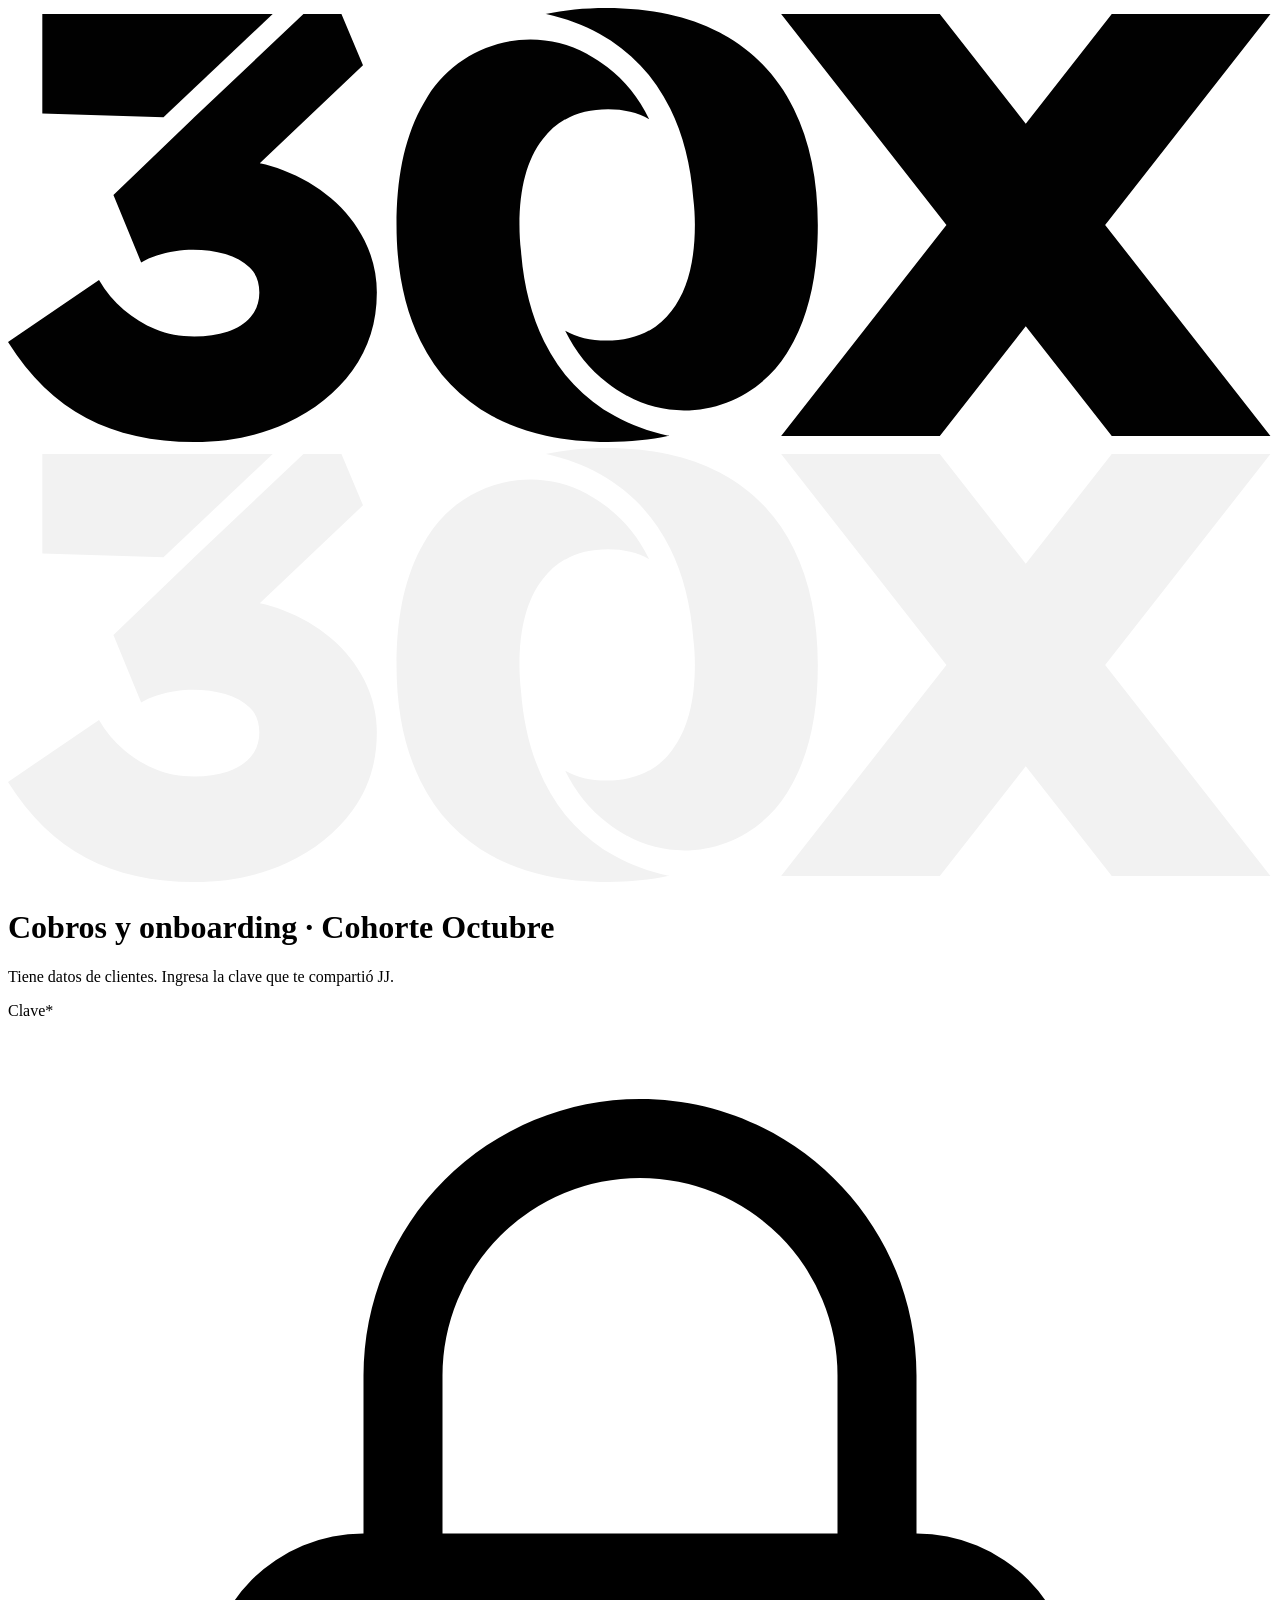
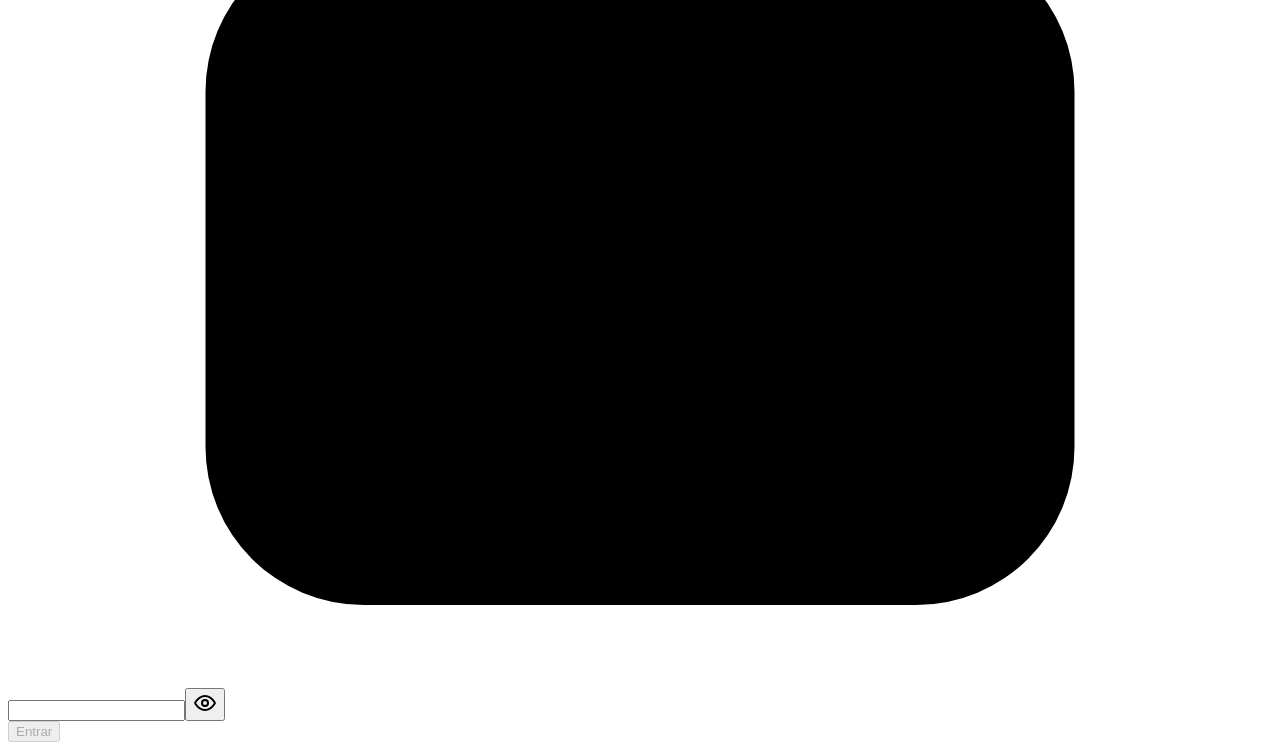
==== commit e54ec46c: "Dashboard de cobros y onboarding · 2026-10-10 11:36 Co-Authored-By: Claude Opus 5.5 (1M context) <no" ====
--- a/index.html
+++ b/index.html
@@ -1 +1 @@
-<!DOCTYPE html><html lang="es"><head><meta charSet="utf-8"/><meta name="viewport" content="width=device-width, initial-scale=1"/><link rel="preload" href="./_next/static/media/83afe278b6a6bb3c-s.p.0q-301v4kxxnr.woff2" as="font" crossorigin="" type="font/woff2"/><link rel="stylesheet" href="./_next/static/chunks/0poxf.~7xzpi~.css" data-precedence="next"/><link rel="stylesheet" href="./_next/static/chunks/140hnk7wgpl74.css" data-precedence="next"/><link rel="preload" as="script" fetchPriority="low" href="./_next/static/chunks/11kjahy2ntf0n.js"/><script src="./_next/static/chunks/05ynd69aob1p7.js" async=""></script><script src="./_next/static/chunks/00ilazh50sdzh.js" async=""></script><script src="./_next/static/chunks/turbopack-08drzhvyaivx6.js" async=""></script><script src="./_next/static/chunks/09guvu1o7a3d_.js" async=""></script><script src="./_next/static/chunks/0dbhjjzl8qfwv.js" async=""></script><script src="./_next/static/chunks/17mxsuegroo2j.js" async=""></script><meta name="next-size-adjust" content=""/><meta name="theme-color" content="#0A0A0A"/><meta name="color-scheme" content="light dark"/><title>Cobros · 30X</title><meta name="description" content="Cohorte Noviembre: qué cobrar hoy y esta semana en Sales Machine, AI Sales y Ventas con LinkedIn"/><link rel="icon" href="/icon.svg?icon.13203-q12dzmq.svg" sizes="any" type="image/svg+xml"/><script src="./_next/static/chunks/03~yq9q893hmn.js" noModule=""></script></head><body class="inter_2fe1ab3d-module__-T-KAq__variable bg-primary antialiased"><div hidden=""><!--$--><!--/$--></div><script>((a,b,c,d,e,f,g,h)=>{let i=document.documentElement,j=["light","dark"];function k(b){var c;(Array.isArray(a)?a:[a]).forEach(a=>{let c="class"===a,d=c&&f?e.map(a=>f[a]||a):e;c?(i.classList.remove(...d),i.classList.add(f&&f[b]?f[b]:b)):i.setAttribute(a,b)}),c=b,h&&j.includes(c)&&(i.style.colorScheme=c)}if(d)k(d);else try{let a=localStorage.getItem(b)||c,d=g&&"system"===a?window.matchMedia("(prefers-color-scheme: dark)").matches?"dark":"light":a;k(d)}catch(a){}})("class","theme","dark",null,["light","dark"],{"light":"light-mode","dark":"dark-mode"},false,true)</script><div class="flex min-h-dvh items-center justify-center bg-primary px-4"><form class="flex w-full max-w-sm flex-col gap-6 rounded-2xl bg-primary p-8 shadow-xl ring-1 ring-secondary"><svg viewBox="0 0 261 90" fill="none" xmlns="http://www.w3.org/2000/svg" class="w-auto h-5 self-start dark:hidden"><path d="M32.1022 22.5415L7.08472 21.7814V1.23779H54.6559L32.1022 22.5415Z" fill="#010101"></path><path d="M76.1558 58.8727C76.1558 64.928 74.4767 70.26 71.1181 74.8566C67.7595 79.4654 63.2364 83.0692 57.549 85.6923C51.8737 88.3032 45.4997 89.6147 38.4517 89.6147C29.9082 89.6147 22.4802 87.9598 16.1799 84.6381C9.87949 81.3285 4.48625 76.0945 0 68.9606L18.7906 56.1393C20.2002 58.5418 21.9042 60.6011 23.8899 62.2926C25.8878 63.9964 28.0818 65.3448 30.4843 66.3377C32.8867 67.3305 35.5466 67.8331 38.4517 67.8331C41.0257 67.8331 43.3057 67.502 45.3037 66.8401C47.2894 66.1782 48.8951 65.1609 50.0963 63.788C51.2975 62.4152 51.8981 60.7358 51.8981 58.75C51.8981 56.5927 51.2363 54.8767 49.9003 53.5897C48.5765 52.3026 46.8971 51.371 44.8623 50.7949C42.8276 50.2188 40.609 49.9247 38.2066 49.9247C37.0421 49.9247 35.804 50.0228 34.468 50.2311C33.1442 50.4395 31.8938 50.7337 30.7294 51.1014C29.5649 51.4814 28.4864 51.9596 27.4935 52.5357L21.7694 38.5988L38.2556 22.7499H38.2434L61.0057 1.26245H68.8503L73.3 11.8408L51.984 32.078C53.6142 32.4212 55.2322 32.8869 56.8134 33.4998C60.5029 34.9094 63.8002 36.8338 66.7053 39.2853C69.6103 41.7368 71.9149 44.6419 73.6187 48.0005C75.3102 51.359 76.168 54.9871 76.168 58.885L76.1558 58.8727Z" fill="#010101"></path><path d="M260.68 1.25024H227.916L210.155 23.9021L192.406 1.25024H159.642L193.779 44.8012L159.642 88.3644H192.406L210.155 65.7126L227.916 88.3644H260.68L226.543 44.8012L260.68 1.25024Z" fill="#010101"></path><path d="M136.475 88.3401C132.638 89.1858 128.446 89.6026 123.911 89.6026C119.376 89.6026 115.012 89.1736 111.09 88.3155C107.339 87.5065 103.919 86.3054 100.818 84.6996C100.524 84.5525 100.242 84.4053 99.9478 84.2459C93.439 80.679 88.5115 75.5311 85.202 68.8139C81.8802 62.0968 80.2253 54.0926 80.2253 44.8014C80.2253 35.5102 81.7086 27.4201 85.202 20.7888C85.6555 19.9308 86.1334 19.1095 86.6237 18.3128C93.5982 7.17069 108.074 3.18708 119.609 9.51195C119.658 9.53647 119.707 9.56107 119.756 9.59784C121.178 10.3823 122.489 11.2402 123.727 12.2085C127.368 15.0033 130.224 18.5579 132.393 22.9461C132.393 22.9461 132.393 22.9584 132.393 22.9707C129.991 21.5978 127.159 20.9238 123.911 20.9238C120.491 20.9238 117.513 21.6347 115 23.0688C115.012 23.0443 115.024 23.0074 115.049 22.9707C113.271 23.9758 111.727 25.3365 110.403 27.0893C107.204 31.1956 105.611 37.1037 105.611 44.8259C105.611 46.7258 105.721 48.503 105.929 50.17C106.456 57.2181 108.05 63.4452 110.71 68.8385C114.031 75.5556 118.898 80.7036 125.333 84.2705C128.618 86.0969 132.295 87.4575 136.34 88.3401C136.377 88.3401 136.426 88.3523 136.463 88.3646L136.475 88.3401Z" fill="#010101"></path><path d="M110.968 1.26256C114.804 0.416791 118.996 0 123.531 0C128.067 0 132.43 0.429073 136.353 1.2871C140.104 2.09609 143.523 3.29727 146.624 4.903C146.919 5.05009 147.2 5.19733 147.495 5.35668C154.003 8.92361 158.931 14.0716 162.24 20.7887C165.562 27.5058 167.217 35.5101 167.217 44.8013C167.217 54.0924 165.734 62.1825 162.24 68.8138C161.787 69.6719 161.309 70.4931 160.819 71.2899C153.844 82.4319 139.368 86.4156 127.834 80.0907C127.785 80.0662 127.736 80.0416 127.687 80.0048C126.265 79.2203 124.953 78.3624 123.715 77.3941C120.075 74.5994 117.219 71.0447 115.049 66.6565C115.049 66.6565 115.049 66.6442 115.049 66.632C117.452 68.0048 120.283 68.6789 123.531 68.6789C126.951 68.6789 129.93 67.9679 132.443 66.5338C132.43 66.5583 132.418 66.5952 132.394 66.632C134.171 65.6268 135.715 64.2661 137.039 62.5133C140.238 58.407 141.832 52.4989 141.832 44.7767C141.832 42.8768 141.722 41.0996 141.513 39.4326C140.986 32.3845 139.393 26.1575 136.733 20.7641C133.411 14.047 128.545 8.89907 122.109 5.33214C118.824 3.50577 115.147 2.1451 111.102 1.26256C111.065 1.26256 111.017 1.25028 110.98 1.23802L110.968 1.26256Z" fill="#010101"></path></svg><svg viewBox="0 0 261 90" fill="none" xmlns="http://www.w3.org/2000/svg" class="w-auto hidden h-5 self-start dark:block"><path d="M32.1022 22.5415L7.08472 21.7814V1.23779H54.6559L32.1022 22.5415Z" fill="#F2F2F2"></path><path d="M76.1558 58.8727C76.1558 64.928 74.4767 70.26 71.1181 74.8566C67.7595 79.4654 63.2364 83.0692 57.549 85.6923C51.8737 88.3032 45.4997 89.6147 38.4517 89.6147C29.9082 89.6147 22.4802 87.9598 16.1799 84.6381C9.87949 81.3285 4.48625 76.0945 0 68.9606L18.7906 56.1393C20.2002 58.5418 21.9042 60.6011 23.8899 62.2926C25.8878 63.9964 28.0818 65.3448 30.4843 66.3377C32.8867 67.3305 35.5466 67.8331 38.4517 67.8331C41.0257 67.8331 43.3057 67.502 45.3037 66.8401C47.2894 66.1782 48.8951 65.1609 50.0963 63.788C51.2975 62.4152 51.8981 60.7358 51.8981 58.75C51.8981 56.5927 51.2363 54.8767 49.9003 53.5897C48.5765 52.3026 46.8971 51.371 44.8623 50.7949C42.8276 50.2188 40.609 49.9247 38.2066 49.9247C37.0421 49.9247 35.804 50.0228 34.468 50.2311C33.1442 50.4395 31.8938 50.7337 30.7294 51.1014C29.5649 51.4814 28.4864 51.9596 27.4935 52.5357L21.7694 38.5988L38.2556 22.7499H38.2434L61.0057 1.26245H68.8503L73.3 11.8408L51.984 32.078C53.6142 32.4212 55.2322 32.8869 56.8134 33.4998C60.5029 34.9094 63.8002 36.8338 66.7053 39.2853C69.6103 41.7368 71.9149 44.6419 73.6187 48.0005C75.3102 51.359 76.168 54.9871 76.168 58.885L76.1558 58.8727Z" fill="#F2F2F2"></path><path d="M260.68 1.25024H227.916L210.155 23.9021L192.406 1.25024H159.642L193.779 44.8012L159.642 88.3644H192.406L210.155 65.7126L227.916 88.3644H260.68L226.543 44.8012L260.68 1.25024Z" fill="#F2F2F2"></path><path d="M136.475 88.3401C132.638 89.1858 128.446 89.6026 123.911 89.6026C119.376 89.6026 115.012 89.1736 111.09 88.3155C107.339 87.5065 103.919 86.3054 100.818 84.6996C100.524 84.5525 100.242 84.4053 99.9478 84.2459C93.439 80.679 88.5115 75.5311 85.202 68.8139C81.8802 62.0968 80.2253 54.0926 80.2253 44.8014C80.2253 35.5102 81.7086 27.4201 85.202 20.7888C85.6555 19.9308 86.1334 19.1095 86.6237 18.3128C93.5982 7.17069 108.074 3.18708 119.609 9.51195C119.658 9.53647 119.707 9.56107 119.756 9.59784C121.178 10.3823 122.489 11.2402 123.727 12.2085C127.368 15.0033 130.224 18.5579 132.393 22.9461C132.393 22.9461 132.393 22.9584 132.393 22.9707C129.991 21.5978 127.159 20.9238 123.911 20.9238C120.491 20.9238 117.513 21.6347 115 23.0688C115.012 23.0443 115.024 23.0074 115.049 22.9707C113.271 23.9758 111.727 25.3365 110.403 27.0893C107.204 31.1956 105.611 37.1037 105.611 44.8259C105.611 46.7258 105.721 48.503 105.929 50.17C106.456 57.2181 108.05 63.4452 110.71 68.8385C114.031 75.5556 118.898 80.7036 125.333 84.2705C128.618 86.0969 132.295 87.4575 136.34 88.3401C136.377 88.3401 136.426 88.3523 136.463 88.3646L136.475 88.3401Z" fill="#F2F2F2"></path><path d="M110.968 1.26256C114.804 0.416791 118.996 0 123.531 0C128.067 0 132.43 0.429073 136.353 1.2871C140.104 2.09609 143.523 3.29727 146.624 4.903C146.919 5.05009 147.2 5.19733 147.495 5.35668C154.003 8.92361 158.931 14.0716 162.24 20.7887C165.562 27.5058 167.217 35.5101 167.217 44.8013C167.217 54.0924 165.734 62.1825 162.24 68.8138C161.787 69.6719 161.309 70.4931 160.819 71.2899C153.844 82.4319 139.368 86.4156 127.834 80.0907C127.785 80.0662 127.736 80.0416 127.687 80.0048C126.265 79.2203 124.953 78.3624 123.715 77.3941C120.075 74.5994 117.219 71.0447 115.049 66.6565C115.049 66.6565 115.049 66.6442 115.049 66.632C117.452 68.0048 120.283 68.6789 123.531 68.6789C126.951 68.6789 129.93 67.9679 132.443 66.5338C132.43 66.5583 132.418 66.5952 132.394 66.632C134.171 65.6268 135.715 64.2661 137.039 62.5133C140.238 58.407 141.832 52.4989 141.832 44.7767C141.832 42.8768 141.722 41.0996 141.513 39.4326C140.986 32.3845 139.393 26.1575 136.733 20.7641C133.411 14.047 128.545 8.89907 122.109 5.33214C118.824 3.50577 115.147 2.1451 111.102 1.26256C111.065 1.26256 111.017 1.25028 110.98 1.23802L110.968 1.26256Z" fill="#F2F2F2"></path></svg><div class="flex flex-col gap-1"><h1 class="text-xl font-bold tracking-[-0.02em] text-primary">Cobros · Cohorte Noviembre</h1><p class="text-sm font-medium text-tertiary">Tiene datos de clientes. Ingresa la clave que te compartió JJ.</p></div><div data-input-wrapper="true" data-input-size="md" class="group flex h-max w-full flex-col items-start justify-start gap-1.5" data-rac=""><label class="flex cursor-default items-center gap-0.5 text-sm font-medium text-secondary" id="react-aria-_R_hbtbH1_" for="react-aria-_R_hbtb_" data-label="true">Clave<span class="hidden text-brand-tertiary">*</span></label><div role="presentation" class="group/input relative flex w-full flex-row place-content-center place-items-center rounded-lg bg-primary shadow-xs ring-1 ring-primary transition-shadow duration-100 ease-linear ring-inset group-disabled:cursor-not-allowed group-disabled:opacity-50 group-invalid:ring-error_subtle" data-rac=""><svg xmlns="http://www.w3.org/2000/svg" viewBox="0 0 24 24" fill="currentColor" aria-hidden="true" data-slot="icon" class="pointer-events-none absolute text-fg-quaternary left-3 size-5"><path fill-rule="evenodd" d="M12 1.5a5.25 5.25 0 0 0-5.25 5.25v3a3 3 0 0 0-3 3v6.75a3 3 0 0 0 3 3h10.5a3 3 0 0 0 3-3v-6.75a3 3 0 0 0-3-3v-3c0-2.9-2.35-5.25-5.25-5.25Zm3.75 8.25v-3a3.75 3.75 0 1 0-7.5 0v3h7.5Z" clip-rule="evenodd"></path></svg><input type="password" tabindex="0" id="react-aria-_R_hbtb_" aria-labelledby="react-aria-_R_hbtbH1_" aria-describedby="react-aria-_R_hbtbH3_ react-aria-_R_hbtbH4_" class="m-0 w-full bg-transparent text-primary ring-0 outline-hidden placeholder:text-placeholder autofill:rounded-lg autofill:text-primary disabled:cursor-not-allowed px-3 py-2 text-md pl-10" data-rac="" value=""/><button class="absolute flex cursor-pointer items-center justify-center text-fg-quaternary transition duration-100 ease-linear hover:text-fg-quaternary_hover focus:text-fg-quaternary_hover focus:outline-hidden right-3" data-rac="" type="button" tabindex="0" data-react-aria-pressable="true" aria-label="Toggle password visibility" id="react-aria-_R_1dhbtb_"><svg viewBox="0 0 24 24" width="24" height="24" stroke="currentColor" stroke-width="2" fill="none" stroke-linecap="round" stroke-linejoin="round" aria-hidden="true" class="size-4 stroke-[2.25px]"><path d="M2.42 12.713c-.136-.215-.204-.323-.242-.49a1.173 1.173 0 0 1 0-.446c.038-.167.106-.274.242-.49C3.546 9.505 6.895 5 12 5s8.455 4.505 9.58 6.287c.137.215.205.323.243.49.029.125.029.322 0 .446-.038.167-.106.274-.242.49C20.455 14.495 17.105 19 12 19c-5.106 0-8.455-4.505-9.58-6.287Z"></path><path d="M12 15a3 3 0 1 0 0-6 3 3 0 0 0 0 6Z"></path></svg></button></div></div><button type="submit" disabled="" class="inline-flex items-center justify-center font-semibold text-base tracking-[-0.3px] leading-[1.6] transition-all duration-200 ease-out rounded-lg disabled:cursor-not-allowed disabled:opacity-50 focus:outline-none focus-visible:ring-2 focus-visible:ring-offset-2 focus-visible:ring-[#E9FF7B] bg-[#262626] text-white hover:brightness-150 active:brightness-125 ring-1 ring-black/10 h-10 px-5 gap-2"><span>Entrar</span></button></form></div><!--$--><!--/$--><script src="./_next/static/chunks/11kjahy2ntf0n.js" id="_R_" async=""></script><script>(self.__next_f=self.__next_f||[]).push([0])</script><script>self.__next_f.push([1,"1:\"$Sreact.fragment\"\n2:I[7808,[\"./_next/static/chunks/09guvu1o7a3d_.js\",\"./_next/static/chunks/0dbhjjzl8qfwv.js\"],\"Theme\"]\n3:I[39756,[\"./_next/static/chunks/09guvu1o7a3d_.js\",\"./_next/static/chunks/0dbhjjzl8qfwv.js\"],\"default\"]\n4:I[37457,[\"./_next/static/chunks/09guvu1o7a3d_.js\",\"./_next/static/chunks/0dbhjjzl8qfwv.js\"],\"default\"]\n5:I[2268,[\"./_next/static/chunks/09guvu1o7a3d_.js\",\"./_next/static/chunks/0dbhjjzl8qfwv.js\",\"./_next/static/chunks/17mxsuegroo2j.js\"],\"Candado\"]\n6:I[97367,[\"./_next/static/chunks/09guvu1o7a3d_.js\",\"./_next/static/chunks/0dbhjjzl8qfwv.js\"],\"OutletBoundary\"]\n7:\"$Sreact.suspense\"\n9:I[97367,[\"./_next/static/chunks/09guvu1o7a3d_.js\",\"./_next/static/chunks/0dbhjjzl8qfwv.js\"],\"ViewportBoundary\"]\nb:I[97367,[\"./_next/static/chunks/09guvu1o7a3d_.js\",\"./_next/static/chunks/0dbhjjzl8qfwv.js\"],\"MetadataBoundary\"]\nd:I[68027,[\"./_next/static/chunks/09guvu1o7a3d_.js\",\"./_next/static/chunks/0dbhjjzl8qfwv.js\"],\"default\",1]\n:HL[\"./_next/static/chunks/0poxf.~7xzpi~.css\",\"style\"]\n:HL[\"./_next/static/chunks/140hnk7wgpl74.css\",\"style\"]\n:HL[\"./_next/static/media/83afe278b6a6bb3c-s.p.0q-301v4kxxnr.woff2\",\"font\",{\"crossOrigin\":\"\",\"type\":\"font/woff2\"}]\n"])</script><script>self.__next_f.push([1,"0:{\"P\":null,\"c\":[\"\",\"\"],\"q\":\"\",\"i\":false,\"f\":[[[\"\",{\"children\":[\"__PAGE__\",{}]},\"$undefined\",\"$undefined\",16],[[\"$\",\"$1\",\"c\",{\"children\":[[[\"$\",\"link\",\"0\",{\"rel\":\"stylesheet\",\"href\":\"./_next/static/chunks/0poxf.~7xzpi~.css\",\"precedence\":\"next\",\"crossOrigin\":\"$undefined\",\"nonce\":\"$undefined\"}],[\"$\",\"link\",\"1\",{\"rel\":\"stylesheet\",\"href\":\"./_next/static/chunks/140hnk7wgpl74.css\",\"precedence\":\"next\",\"crossOrigin\":\"$undefined\",\"nonce\":\"$undefined\"}],[\"$\",\"script\",\"script-0\",{\"src\":\"./_next/static/chunks/09guvu1o7a3d_.js\",\"async\":true,\"nonce\":\"$undefined\"}],[\"$\",\"script\",\"script-1\",{\"src\":\"./_next/static/chunks/0dbhjjzl8qfwv.js\",\"async\":true,\"nonce\":\"$undefined\"}]],[\"$\",\"html\",null,{\"lang\":\"es\",\"suppressHydrationWarning\":true,\"children\":[\"$\",\"body\",null,{\"className\":\"inter_2fe1ab3d-module__-T-KAq__variable bg-primary antialiased\",\"children\":[\"$\",\"$L2\",null,{\"children\":[\"$\",\"$L3\",null,{\"parallelRouterKey\":\"children\",\"error\":\"$undefined\",\"errorStyles\":\"$undefined\",\"errorScripts\":\"$undefined\",\"template\":[\"$\",\"$L4\",null,{}],\"templateStyles\":\"$undefined\",\"templateScripts\":\"$undefined\",\"notFound\":[[[\"$\",\"title\",null,{\"children\":\"404: This page could not be found.\"}],[\"$\",\"div\",null,{\"style\":{\"fontFamily\":\"system-ui,\\\"Segoe UI\\\",Roboto,Helvetica,Arial,sans-serif,\\\"Apple Color Emoji\\\",\\\"Segoe UI Emoji\\\"\",\"height\":\"100vh\",\"textAlign\":\"center\",\"display\":\"flex\",\"flexDirection\":\"column\",\"alignItems\":\"center\",\"justifyContent\":\"center\"},\"children\":[\"$\",\"div\",null,{\"children\":[[\"$\",\"style\",null,{\"dangerouslySetInnerHTML\":{\"__html\":\"body{color:#000;background:#fff;margin:0}.next-error-h1{border-right:1px solid rgba(0,0,0,.3)}@media (prefers-color-scheme:dark){body{color:#fff;background:#000}.next-error-h1{border-right:1px solid rgba(255,255,255,.3)}}\"}}],[\"$\",\"h1\",null,{\"className\":\"next-error-h1\",\"style\":{\"display\":\"inline-block\",\"margin\":\"0 20px 0 0\",\"padding\":\"0 23px 0 0\",\"fontSize\":24,\"fontWeight\":500,\"verticalAlign\":\"top\",\"lineHeight\":\"49px\"},\"children\":404}],[\"$\",\"div\",null,{\"style\":{\"display\":\"inline-block\"},\"children\":[\"$\",\"h2\",null,{\"style\":{\"fontSize\":14,\"fontWeight\":400,\"lineHeight\":\"49px\",\"margin\":0},\"children\":\"This page could not be found.\"}]}]]}]}]],[]],\"forbidden\":\"$undefined\",\"unauthorized\":\"$undefined\"}]}]}]}]]}],{\"children\":[[\"$\",\"$1\",\"c\",{\"children\":[[\"$\",\"$L5\",null,{}],[[\"$\",\"script\",\"script-0\",{\"src\":\"./_next/static/chunks/17mxsuegroo2j.js\",\"async\":true,\"nonce\":\"$undefined\"}]],[\"$\",\"$L6\",null,{\"children\":[\"$\",\"$7\",null,{\"name\":\"Next.MetadataOutlet\",\"children\":\"$@8\"}]}]]}],{},null,false,null]},null,false,null],[\"$\",\"$1\",\"h\",{\"children\":[null,[\"$\",\"$L9\",null,{\"children\":\"$La\"}],[\"$\",\"div\",null,{\"hidden\":true,\"children\":[\"$\",\"$Lb\",null,{\"children\":[\"$\",\"$7\",null,{\"name\":\"Next.Metadata\",\"children\":\"$Lc\"}]}]}],[\"$\",\"meta\",null,{\"name\":\"next-size-adjust\",\"content\":\"\"}]]}],false]],\"m\":\"$undefined\",\"G\":[\"$d\",[[\"$\",\"link\",\"0\",{\"rel\":\"stylesheet\",\"href\":\"./_next/static/chunks/0poxf.~7xzpi~.css\",\"precedence\":\"next\",\"crossOrigin\":\"$undefined\",\"nonce\":\"$undefined\"}],[\"$\",\"link\",\"1\",{\"rel\":\"stylesheet\",\"href\":\"./_next/static/chunks/140hnk7wgpl74.css\",\"precedence\":\"next\",\"crossOrigin\":\"$undefined\",\"nonce\":\"$undefined\"}]]],\"S\":true,\"h\":null,\"s\":\"$undefined\",\"l\":\"$undefined\",\"p\":\"$undefined\",\"d\":\"$undefined\",\"b\":\"gWoYpY72lpfjKXLNFKFuZ\"}\n"])</script><script>self.__next_f.push([1,"a:[[\"$\",\"meta\",\"0\",{\"charSet\":\"utf-8\"}],[\"$\",\"meta\",\"1\",{\"name\":\"viewport\",\"content\":\"width=device-width, initial-scale=1\"}],[\"$\",\"meta\",\"2\",{\"name\":\"theme-color\",\"content\":\"#0A0A0A\"}],[\"$\",\"meta\",\"3\",{\"name\":\"color-scheme\",\"content\":\"light dark\"}]]\n"])</script><script>self.__next_f.push([1,"e:I[27201,[\"./_next/static/chunks/09guvu1o7a3d_.js\",\"./_next/static/chunks/0dbhjjzl8qfwv.js\"],\"IconMark\"]\n8:null\nc:[[\"$\",\"title\",\"0\",{\"children\":\"Cobros · 30X\"}],[\"$\",\"meta\",\"1\",{\"name\":\"description\",\"content\":\"Cohorte Noviembre: qué cobrar hoy y esta semana en Sales Machine, AI Sales y Ventas con LinkedIn\"}],[\"$\",\"link\",\"2\",{\"rel\":\"icon\",\"href\":\"/icon.svg?icon.13203-q12dzmq.svg\",\"sizes\":\"any\",\"type\":\"image/svg+xml\"}],[\"$\",\"$Le\",\"3\",{}]]\n"])</script></body></html>+<!DOCTYPE html><html lang="es"><head><meta charSet="utf-8"/><meta name="viewport" content="width=device-width, initial-scale=1"/><link rel="preload" href="./_next/static/media/83afe278b6a6bb3c-s.p.0q-301v4kxxnr.woff2" as="font" crossorigin="" type="font/woff2"/><link rel="stylesheet" href="./_next/static/chunks/0poxf.~7xzpi~.css" data-precedence="next"/><link rel="stylesheet" href="./_next/static/chunks/11-cd7_7hu02h.css" data-precedence="next"/><link rel="preload" as="script" fetchPriority="low" href="./_next/static/chunks/11kjahy2ntf0n.js"/><script src="./_next/static/chunks/05ynd69aob1p7.js" async=""></script><script src="./_next/static/chunks/00ilazh50sdzh.js" async=""></script><script src="./_next/static/chunks/turbopack-08drzhvyaivx6.js" async=""></script><script src="./_next/static/chunks/12jf59la_4g-5.js" async=""></script><script src="./_next/static/chunks/0dbhjjzl8qfwv.js" async=""></script><script src="./_next/static/chunks/0pasyzr3tx472.js" async=""></script><meta name="next-size-adjust" content=""/><meta name="theme-color" content="#1A1A1A"/><meta name="color-scheme" content="light dark"/><title>Cobros y Onboarding · 30X</title><meta name="description" content="Cohorte Octubre: cobros pendientes y onboarding de Sales Machine, AI Sales y Ventas con LinkedIn"/><link rel="icon" href="/icon.svg?icon.13203-q12dzmq.svg" sizes="any" type="image/svg+xml"/><script src="./_next/static/chunks/03~yq9q893hmn.js" noModule=""></script></head><body class="inter_2fe1ab3d-module__-T-KAq__variable bg-primary antialiased"><div hidden=""><!--$--><!--/$--></div><script>((a,b,c,d,e,f,g,h)=>{let i=document.documentElement,j=["light","dark"];function k(b){var c;(Array.isArray(a)?a:[a]).forEach(a=>{let c="class"===a,d=c&&f?e.map(a=>f[a]||a):e;c?(i.classList.remove(...d),i.classList.add(f&&f[b]?f[b]:b)):i.setAttribute(a,b)}),c=b,h&&j.includes(c)&&(i.style.colorScheme=c)}if(d)k(d);else try{let a=localStorage.getItem(b)||c,d=g&&"system"===a?window.matchMedia("(prefers-color-scheme: dark)").matches?"dark":"light":a;k(d)}catch(a){}})("class","theme","system",null,["light","dark"],{"light":"light-mode","dark":"dark-mode"},true,true)</script><div class="flex min-h-dvh items-center justify-center bg-primary px-4"><form class="flex w-full max-w-sm flex-col gap-6 rounded-2xl bg-primary p-8 shadow-xl ring-1 ring-secondary"><svg viewBox="0 0 261 90" fill="none" xmlns="http://www.w3.org/2000/svg" class="w-auto h-5 self-start dark:hidden"><path d="M32.1022 22.5415L7.08472 21.7814V1.23779H54.6559L32.1022 22.5415Z" fill="#010101"></path><path d="M76.1558 58.8727C76.1558 64.928 74.4767 70.26 71.1181 74.8566C67.7595 79.4654 63.2364 83.0692 57.549 85.6923C51.8737 88.3032 45.4997 89.6147 38.4517 89.6147C29.9082 89.6147 22.4802 87.9598 16.1799 84.6381C9.87949 81.3285 4.48625 76.0945 0 68.9606L18.7906 56.1393C20.2002 58.5418 21.9042 60.6011 23.8899 62.2926C25.8878 63.9964 28.0818 65.3448 30.4843 66.3377C32.8867 67.3305 35.5466 67.8331 38.4517 67.8331C41.0257 67.8331 43.3057 67.502 45.3037 66.8401C47.2894 66.1782 48.8951 65.1609 50.0963 63.788C51.2975 62.4152 51.8981 60.7358 51.8981 58.75C51.8981 56.5927 51.2363 54.8767 49.9003 53.5897C48.5765 52.3026 46.8971 51.371 44.8623 50.7949C42.8276 50.2188 40.609 49.9247 38.2066 49.9247C37.0421 49.9247 35.804 50.0228 34.468 50.2311C33.1442 50.4395 31.8938 50.7337 30.7294 51.1014C29.5649 51.4814 28.4864 51.9596 27.4935 52.5357L21.7694 38.5988L38.2556 22.7499H38.2434L61.0057 1.26245H68.8503L73.3 11.8408L51.984 32.078C53.6142 32.4212 55.2322 32.8869 56.8134 33.4998C60.5029 34.9094 63.8002 36.8338 66.7053 39.2853C69.6103 41.7368 71.9149 44.6419 73.6187 48.0005C75.3102 51.359 76.168 54.9871 76.168 58.885L76.1558 58.8727Z" fill="#010101"></path><path d="M260.68 1.25024H227.916L210.155 23.9021L192.406 1.25024H159.642L193.779 44.8012L159.642 88.3644H192.406L210.155 65.7126L227.916 88.3644H260.68L226.543 44.8012L260.68 1.25024Z" fill="#010101"></path><path d="M136.475 88.3401C132.638 89.1858 128.446 89.6026 123.911 89.6026C119.376 89.6026 115.012 89.1736 111.09 88.3155C107.339 87.5065 103.919 86.3054 100.818 84.6996C100.524 84.5525 100.242 84.4053 99.9478 84.2459C93.439 80.679 88.5115 75.5311 85.202 68.8139C81.8802 62.0968 80.2253 54.0926 80.2253 44.8014C80.2253 35.5102 81.7086 27.4201 85.202 20.7888C85.6555 19.9308 86.1334 19.1095 86.6237 18.3128C93.5982 7.17069 108.074 3.18708 119.609 9.51195C119.658 9.53647 119.707 9.56107 119.756 9.59784C121.178 10.3823 122.489 11.2402 123.727 12.2085C127.368 15.0033 130.224 18.5579 132.393 22.9461C132.393 22.9461 132.393 22.9584 132.393 22.9707C129.991 21.5978 127.159 20.9238 123.911 20.9238C120.491 20.9238 117.513 21.6347 115 23.0688C115.012 23.0443 115.024 23.0074 115.049 22.9707C113.271 23.9758 111.727 25.3365 110.403 27.0893C107.204 31.1956 105.611 37.1037 105.611 44.8259C105.611 46.7258 105.721 48.503 105.929 50.17C106.456 57.2181 108.05 63.4452 110.71 68.8385C114.031 75.5556 118.898 80.7036 125.333 84.2705C128.618 86.0969 132.295 87.4575 136.34 88.3401C136.377 88.3401 136.426 88.3523 136.463 88.3646L136.475 88.3401Z" fill="#010101"></path><path d="M110.968 1.26256C114.804 0.416791 118.996 0 123.531 0C128.067 0 132.43 0.429073 136.353 1.2871C140.104 2.09609 143.523 3.29727 146.624 4.903C146.919 5.05009 147.2 5.19733 147.495 5.35668C154.003 8.92361 158.931 14.0716 162.24 20.7887C165.562 27.5058 167.217 35.5101 167.217 44.8013C167.217 54.0924 165.734 62.1825 162.24 68.8138C161.787 69.6719 161.309 70.4931 160.819 71.2899C153.844 82.4319 139.368 86.4156 127.834 80.0907C127.785 80.0662 127.736 80.0416 127.687 80.0048C126.265 79.2203 124.953 78.3624 123.715 77.3941C120.075 74.5994 117.219 71.0447 115.049 66.6565C115.049 66.6565 115.049 66.6442 115.049 66.632C117.452 68.0048 120.283 68.6789 123.531 68.6789C126.951 68.6789 129.93 67.9679 132.443 66.5338C132.43 66.5583 132.418 66.5952 132.394 66.632C134.171 65.6268 135.715 64.2661 137.039 62.5133C140.238 58.407 141.832 52.4989 141.832 44.7767C141.832 42.8768 141.722 41.0996 141.513 39.4326C140.986 32.3845 139.393 26.1575 136.733 20.7641C133.411 14.047 128.545 8.89907 122.109 5.33214C118.824 3.50577 115.147 2.1451 111.102 1.26256C111.065 1.26256 111.017 1.25028 110.98 1.23802L110.968 1.26256Z" fill="#010101"></path></svg><svg viewBox="0 0 261 90" fill="none" xmlns="http://www.w3.org/2000/svg" class="w-auto hidden h-5 self-start dark:block"><path d="M32.1022 22.5415L7.08472 21.7814V1.23779H54.6559L32.1022 22.5415Z" fill="#F2F2F2"></path><path d="M76.1558 58.8727C76.1558 64.928 74.4767 70.26 71.1181 74.8566C67.7595 79.4654 63.2364 83.0692 57.549 85.6923C51.8737 88.3032 45.4997 89.6147 38.4517 89.6147C29.9082 89.6147 22.4802 87.9598 16.1799 84.6381C9.87949 81.3285 4.48625 76.0945 0 68.9606L18.7906 56.1393C20.2002 58.5418 21.9042 60.6011 23.8899 62.2926C25.8878 63.9964 28.0818 65.3448 30.4843 66.3377C32.8867 67.3305 35.5466 67.8331 38.4517 67.8331C41.0257 67.8331 43.3057 67.502 45.3037 66.8401C47.2894 66.1782 48.8951 65.1609 50.0963 63.788C51.2975 62.4152 51.8981 60.7358 51.8981 58.75C51.8981 56.5927 51.2363 54.8767 49.9003 53.5897C48.5765 52.3026 46.8971 51.371 44.8623 50.7949C42.8276 50.2188 40.609 49.9247 38.2066 49.9247C37.0421 49.9247 35.804 50.0228 34.468 50.2311C33.1442 50.4395 31.8938 50.7337 30.7294 51.1014C29.5649 51.4814 28.4864 51.9596 27.4935 52.5357L21.7694 38.5988L38.2556 22.7499H38.2434L61.0057 1.26245H68.8503L73.3 11.8408L51.984 32.078C53.6142 32.4212 55.2322 32.8869 56.8134 33.4998C60.5029 34.9094 63.8002 36.8338 66.7053 39.2853C69.6103 41.7368 71.9149 44.6419 73.6187 48.0005C75.3102 51.359 76.168 54.9871 76.168 58.885L76.1558 58.8727Z" fill="#F2F2F2"></path><path d="M260.68 1.25024H227.916L210.155 23.9021L192.406 1.25024H159.642L193.779 44.8012L159.642 88.3644H192.406L210.155 65.7126L227.916 88.3644H260.68L226.543 44.8012L260.68 1.25024Z" fill="#F2F2F2"></path><path d="M136.475 88.3401C132.638 89.1858 128.446 89.6026 123.911 89.6026C119.376 89.6026 115.012 89.1736 111.09 88.3155C107.339 87.5065 103.919 86.3054 100.818 84.6996C100.524 84.5525 100.242 84.4053 99.9478 84.2459C93.439 80.679 88.5115 75.5311 85.202 68.8139C81.8802 62.0968 80.2253 54.0926 80.2253 44.8014C80.2253 35.5102 81.7086 27.4201 85.202 20.7888C85.6555 19.9308 86.1334 19.1095 86.6237 18.3128C93.5982 7.17069 108.074 3.18708 119.609 9.51195C119.658 9.53647 119.707 9.56107 119.756 9.59784C121.178 10.3823 122.489 11.2402 123.727 12.2085C127.368 15.0033 130.224 18.5579 132.393 22.9461C132.393 22.9461 132.393 22.9584 132.393 22.9707C129.991 21.5978 127.159 20.9238 123.911 20.9238C120.491 20.9238 117.513 21.6347 115 23.0688C115.012 23.0443 115.024 23.0074 115.049 22.9707C113.271 23.9758 111.727 25.3365 110.403 27.0893C107.204 31.1956 105.611 37.1037 105.611 44.8259C105.611 46.7258 105.721 48.503 105.929 50.17C106.456 57.2181 108.05 63.4452 110.71 68.8385C114.031 75.5556 118.898 80.7036 125.333 84.2705C128.618 86.0969 132.295 87.4575 136.34 88.3401C136.377 88.3401 136.426 88.3523 136.463 88.3646L136.475 88.3401Z" fill="#F2F2F2"></path><path d="M110.968 1.26256C114.804 0.416791 118.996 0 123.531 0C128.067 0 132.43 0.429073 136.353 1.2871C140.104 2.09609 143.523 3.29727 146.624 4.903C146.919 5.05009 147.2 5.19733 147.495 5.35668C154.003 8.92361 158.931 14.0716 162.24 20.7887C165.562 27.5058 167.217 35.5101 167.217 44.8013C167.217 54.0924 165.734 62.1825 162.24 68.8138C161.787 69.6719 161.309 70.4931 160.819 71.2899C153.844 82.4319 139.368 86.4156 127.834 80.0907C127.785 80.0662 127.736 80.0416 127.687 80.0048C126.265 79.2203 124.953 78.3624 123.715 77.3941C120.075 74.5994 117.219 71.0447 115.049 66.6565C115.049 66.6565 115.049 66.6442 115.049 66.632C117.452 68.0048 120.283 68.6789 123.531 68.6789C126.951 68.6789 129.93 67.9679 132.443 66.5338C132.43 66.5583 132.418 66.5952 132.394 66.632C134.171 65.6268 135.715 64.2661 137.039 62.5133C140.238 58.407 141.832 52.4989 141.832 44.7767C141.832 42.8768 141.722 41.0996 141.513 39.4326C140.986 32.3845 139.393 26.1575 136.733 20.7641C133.411 14.047 128.545 8.89907 122.109 5.33214C118.824 3.50577 115.147 2.1451 111.102 1.26256C111.065 1.26256 111.017 1.25028 110.98 1.23802L110.968 1.26256Z" fill="#F2F2F2"></path></svg><div class="flex flex-col gap-1"><h1 class="text-xl font-bold tracking-[-0.02em] text-primary">Cobros y onboarding · Cohorte Octubre</h1><p class="text-sm font-medium text-tertiary">Tiene datos de clientes. Ingresa la clave que te compartió JJ.</p></div><div data-input-wrapper="true" data-input-size="md" class="group flex h-max w-full flex-col items-start justify-start gap-1.5" data-rac=""><label class="flex cursor-default items-center gap-0.5 text-sm font-medium text-secondary" id="react-aria-_R_hbtbH1_" for="react-aria-_R_hbtb_" data-label="true">Clave<span class="hidden text-brand-tertiary">*</span></label><div role="presentation" class="group/input relative flex w-full flex-row place-content-center place-items-center rounded-lg bg-primary shadow-xs ring-1 ring-primary transition-shadow duration-100 ease-linear ring-inset group-disabled:cursor-not-allowed group-disabled:opacity-50 group-invalid:ring-error_subtle" data-rac=""><svg xmlns="http://www.w3.org/2000/svg" viewBox="0 0 24 24" fill="currentColor" aria-hidden="true" data-slot="icon" class="pointer-events-none absolute text-fg-quaternary left-3 size-5"><path fill-rule="evenodd" d="M12 1.5a5.25 5.25 0 0 0-5.25 5.25v3a3 3 0 0 0-3 3v6.75a3 3 0 0 0 3 3h10.5a3 3 0 0 0 3-3v-6.75a3 3 0 0 0-3-3v-3c0-2.9-2.35-5.25-5.25-5.25Zm3.75 8.25v-3a3.75 3.75 0 1 0-7.5 0v3h7.5Z" clip-rule="evenodd"></path></svg><input type="password" tabindex="0" id="react-aria-_R_hbtb_" aria-labelledby="react-aria-_R_hbtbH1_" aria-describedby="react-aria-_R_hbtbH3_ react-aria-_R_hbtbH4_" class="m-0 w-full bg-transparent text-primary ring-0 outline-hidden placeholder:text-placeholder autofill:rounded-lg autofill:text-primary disabled:cursor-not-allowed px-3 py-2 text-md pl-10" data-rac="" value=""/><button class="absolute flex cursor-pointer items-center justify-center text-fg-quaternary transition duration-100 ease-linear hover:text-fg-quaternary_hover focus:text-fg-quaternary_hover focus:outline-hidden right-3" data-rac="" type="button" tabindex="0" data-react-aria-pressable="true" aria-label="Toggle password visibility" id="react-aria-_R_1dhbtb_"><svg viewBox="0 0 24 24" width="24" height="24" stroke="currentColor" stroke-width="2" fill="none" stroke-linecap="round" stroke-linejoin="round" aria-hidden="true" class="size-4 stroke-[2.25px]"><path d="M2.42 12.713c-.136-.215-.204-.323-.242-.49a1.173 1.173 0 0 1 0-.446c.038-.167.106-.274.242-.49C3.546 9.505 6.895 5 12 5s8.455 4.505 9.58 6.287c.137.215.205.323.243.49.029.125.029.322 0 .446-.038.167-.106.274-.242.49C20.455 14.495 17.105 19 12 19c-5.106 0-8.455-4.505-9.58-6.287Z"></path><path d="M12 15a3 3 0 1 0 0-6 3 3 0 0 0 0 6Z"></path></svg></button></div></div><button type="submit" disabled="" class="inline-flex items-center justify-center font-semibold text-base tracking-[-0.3px] leading-[1.6] transition-all duration-200 ease-out rounded-lg disabled:cursor-not-allowed disabled:opacity-50 focus:outline-none focus-visible:ring-2 focus-visible:ring-offset-2 focus-visible:ring-[#E9FF7B] bg-[#262626] text-white hover:brightness-150 active:brightness-125 ring-1 ring-black/10 h-10 px-5 gap-2"><span>Entrar</span></button></form></div><!--$--><!--/$--><script src="./_next/static/chunks/11kjahy2ntf0n.js" id="_R_" async=""></script><script>(self.__next_f=self.__next_f||[]).push([0])</script><script>self.__next_f.push([1,"1:\"$Sreact.fragment\"\n2:I[7808,[\"./_next/static/chunks/12jf59la_4g-5.js\",\"./_next/static/chunks/0dbhjjzl8qfwv.js\"],\"Theme\"]\n3:I[39756,[\"./_next/static/chunks/12jf59la_4g-5.js\",\"./_next/static/chunks/0dbhjjzl8qfwv.js\"],\"default\"]\n4:I[37457,[\"./_next/static/chunks/12jf59la_4g-5.js\",\"./_next/static/chunks/0dbhjjzl8qfwv.js\"],\"default\"]\n5:I[2268,[\"./_next/static/chunks/12jf59la_4g-5.js\",\"./_next/static/chunks/0dbhjjzl8qfwv.js\",\"./_next/static/chunks/0pasyzr3tx472.js\"],\"Candado\"]\n6:I[97367,[\"./_next/static/chunks/12jf59la_4g-5.js\",\"./_next/static/chunks/0dbhjjzl8qfwv.js\"],\"OutletBoundary\"]\n7:\"$Sreact.suspense\"\n9:I[97367,[\"./_next/static/chunks/12jf59la_4g-5.js\",\"./_next/static/chunks/0dbhjjzl8qfwv.js\"],\"ViewportBoundary\"]\nb:I[97367,[\"./_next/static/chunks/12jf59la_4g-5.js\",\"./_next/static/chunks/0dbhjjzl8qfwv.js\"],\"MetadataBoundary\"]\nd:I[68027,[\"./_next/static/chunks/12jf59la_4g-5.js\",\"./_next/static/chunks/0dbhjjzl8qfwv.js\"],\"default\",1]\n:HL[\"./_next/static/chunks/0poxf.~7xzpi~.css\",\"style\"]\n:HL[\"./_next/static/chunks/11-cd7_7hu02h.css\",\"style\"]\n:HL[\"./_next/static/media/83afe278b6a6bb3c-s.p.0q-301v4kxxnr.woff2\",\"font\",{\"crossOrigin\":\"\",\"type\":\"font/woff2\"}]\n"])</script><script>self.__next_f.push([1,"0:{\"P\":null,\"c\":[\"\",\"\"],\"q\":\"\",\"i\":false,\"f\":[[[\"\",{\"children\":[\"__PAGE__\",{}]},\"$undefined\",\"$undefined\",16],[[\"$\",\"$1\",\"c\",{\"children\":[[[\"$\",\"link\",\"0\",{\"rel\":\"stylesheet\",\"href\":\"./_next/static/chunks/0poxf.~7xzpi~.css\",\"precedence\":\"next\",\"crossOrigin\":\"$undefined\",\"nonce\":\"$undefined\"}],[\"$\",\"link\",\"1\",{\"rel\":\"stylesheet\",\"href\":\"./_next/static/chunks/11-cd7_7hu02h.css\",\"precedence\":\"next\",\"crossOrigin\":\"$undefined\",\"nonce\":\"$undefined\"}],[\"$\",\"script\",\"script-0\",{\"src\":\"./_next/static/chunks/12jf59la_4g-5.js\",\"async\":true,\"nonce\":\"$undefined\"}],[\"$\",\"script\",\"script-1\",{\"src\":\"./_next/static/chunks/0dbhjjzl8qfwv.js\",\"async\":true,\"nonce\":\"$undefined\"}]],[\"$\",\"html\",null,{\"lang\":\"es\",\"suppressHydrationWarning\":true,\"children\":[\"$\",\"body\",null,{\"className\":\"inter_2fe1ab3d-module__-T-KAq__variable bg-primary antialiased\",\"children\":[\"$\",\"$L2\",null,{\"children\":[\"$\",\"$L3\",null,{\"parallelRouterKey\":\"children\",\"error\":\"$undefined\",\"errorStyles\":\"$undefined\",\"errorScripts\":\"$undefined\",\"template\":[\"$\",\"$L4\",null,{}],\"templateStyles\":\"$undefined\",\"templateScripts\":\"$undefined\",\"notFound\":[[[\"$\",\"title\",null,{\"children\":\"404: This page could not be found.\"}],[\"$\",\"div\",null,{\"style\":{\"fontFamily\":\"system-ui,\\\"Segoe UI\\\",Roboto,Helvetica,Arial,sans-serif,\\\"Apple Color Emoji\\\",\\\"Segoe UI Emoji\\\"\",\"height\":\"100vh\",\"textAlign\":\"center\",\"display\":\"flex\",\"flexDirection\":\"column\",\"alignItems\":\"center\",\"justifyContent\":\"center\"},\"children\":[\"$\",\"div\",null,{\"children\":[[\"$\",\"style\",null,{\"dangerouslySetInnerHTML\":{\"__html\":\"body{color:#000;background:#fff;margin:0}.next-error-h1{border-right:1px solid rgba(0,0,0,.3)}@media (prefers-color-scheme:dark){body{color:#fff;background:#000}.next-error-h1{border-right:1px solid rgba(255,255,255,.3)}}\"}}],[\"$\",\"h1\",null,{\"className\":\"next-error-h1\",\"style\":{\"display\":\"inline-block\",\"margin\":\"0 20px 0 0\",\"padding\":\"0 23px 0 0\",\"fontSize\":24,\"fontWeight\":500,\"verticalAlign\":\"top\",\"lineHeight\":\"49px\"},\"children\":404}],[\"$\",\"div\",null,{\"style\":{\"display\":\"inline-block\"},\"children\":[\"$\",\"h2\",null,{\"style\":{\"fontSize\":14,\"fontWeight\":400,\"lineHeight\":\"49px\",\"margin\":0},\"children\":\"This page could not be found.\"}]}]]}]}]],[]],\"forbidden\":\"$undefined\",\"unauthorized\":\"$undefined\"}]}]}]}]]}],{\"children\":[[\"$\",\"$1\",\"c\",{\"children\":[[\"$\",\"$L5\",null,{}],[[\"$\",\"script\",\"script-0\",{\"src\":\"./_next/static/chunks/0pasyzr3tx472.js\",\"async\":true,\"nonce\":\"$undefined\"}]],[\"$\",\"$L6\",null,{\"children\":[\"$\",\"$7\",null,{\"name\":\"Next.MetadataOutlet\",\"children\":\"$@8\"}]}]]}],{},null,false,null]},null,false,null],[\"$\",\"$1\",\"h\",{\"children\":[null,[\"$\",\"$L9\",null,{\"children\":\"$La\"}],[\"$\",\"div\",null,{\"hidden\":true,\"children\":[\"$\",\"$Lb\",null,{\"children\":[\"$\",\"$7\",null,{\"name\":\"Next.Metadata\",\"children\":\"$Lc\"}]}]}],[\"$\",\"meta\",null,{\"name\":\"next-size-adjust\",\"content\":\"\"}]]}],false]],\"m\":\"$undefined\",\"G\":[\"$d\",[[\"$\",\"link\",\"0\",{\"rel\":\"stylesheet\",\"href\":\"./_next/static/chunks/0poxf.~7xzpi~.css\",\"precedence\":\"next\",\"crossOrigin\":\"$undefined\",\"nonce\":\"$undefined\"}],[\"$\",\"link\",\"1\",{\"rel\":\"stylesheet\",\"href\":\"./_next/static/chunks/11-cd7_7hu02h.css\",\"precedence\":\"next\",\"crossOrigin\":\"$undefined\",\"nonce\":\"$undefined\"}]]],\"S\":true,\"h\":null,\"s\":\"$undefined\",\"l\":\"$undefined\",\"p\":\"$undefined\",\"d\":\"$undefined\",\"b\":\"9TD78-WQtqRn2XM3bO934\"}\n"])</script><script>self.__next_f.push([1,"a:[[\"$\",\"meta\",\"0\",{\"charSet\":\"utf-8\"}],[\"$\",\"meta\",\"1\",{\"name\":\"viewport\",\"content\":\"width=device-width, initial-scale=1\"}],[\"$\",\"meta\",\"2\",{\"name\":\"theme-color\",\"content\":\"#1A1A1A\"}],[\"$\",\"meta\",\"3\",{\"name\":\"color-scheme\",\"content\":\"light dark\"}]]\n"])</script><script>self.__next_f.push([1,"e:I[27201,[\"./_next/static/chunks/12jf59la_4g-5.js\",\"./_next/static/chunks/0dbhjjzl8qfwv.js\"],\"IconMark\"]\n8:null\nc:[[\"$\",\"title\",\"0\",{\"children\":\"Cobros y Onboarding · 30X\"}],[\"$\",\"meta\",\"1\",{\"name\":\"description\",\"content\":\"Cohorte Octubre: cobros pendientes y onboarding de Sales Machine, AI Sales y Ventas con LinkedIn\"}],[\"$\",\"link\",\"2\",{\"rel\":\"icon\",\"href\":\"/icon.svg?icon.13203-q12dzmq.svg\",\"sizes\":\"any\",\"type\":\"image/svg+xml\"}],[\"$\",\"$Le\",\"3\",{}]]\n"])</script></body></html>
